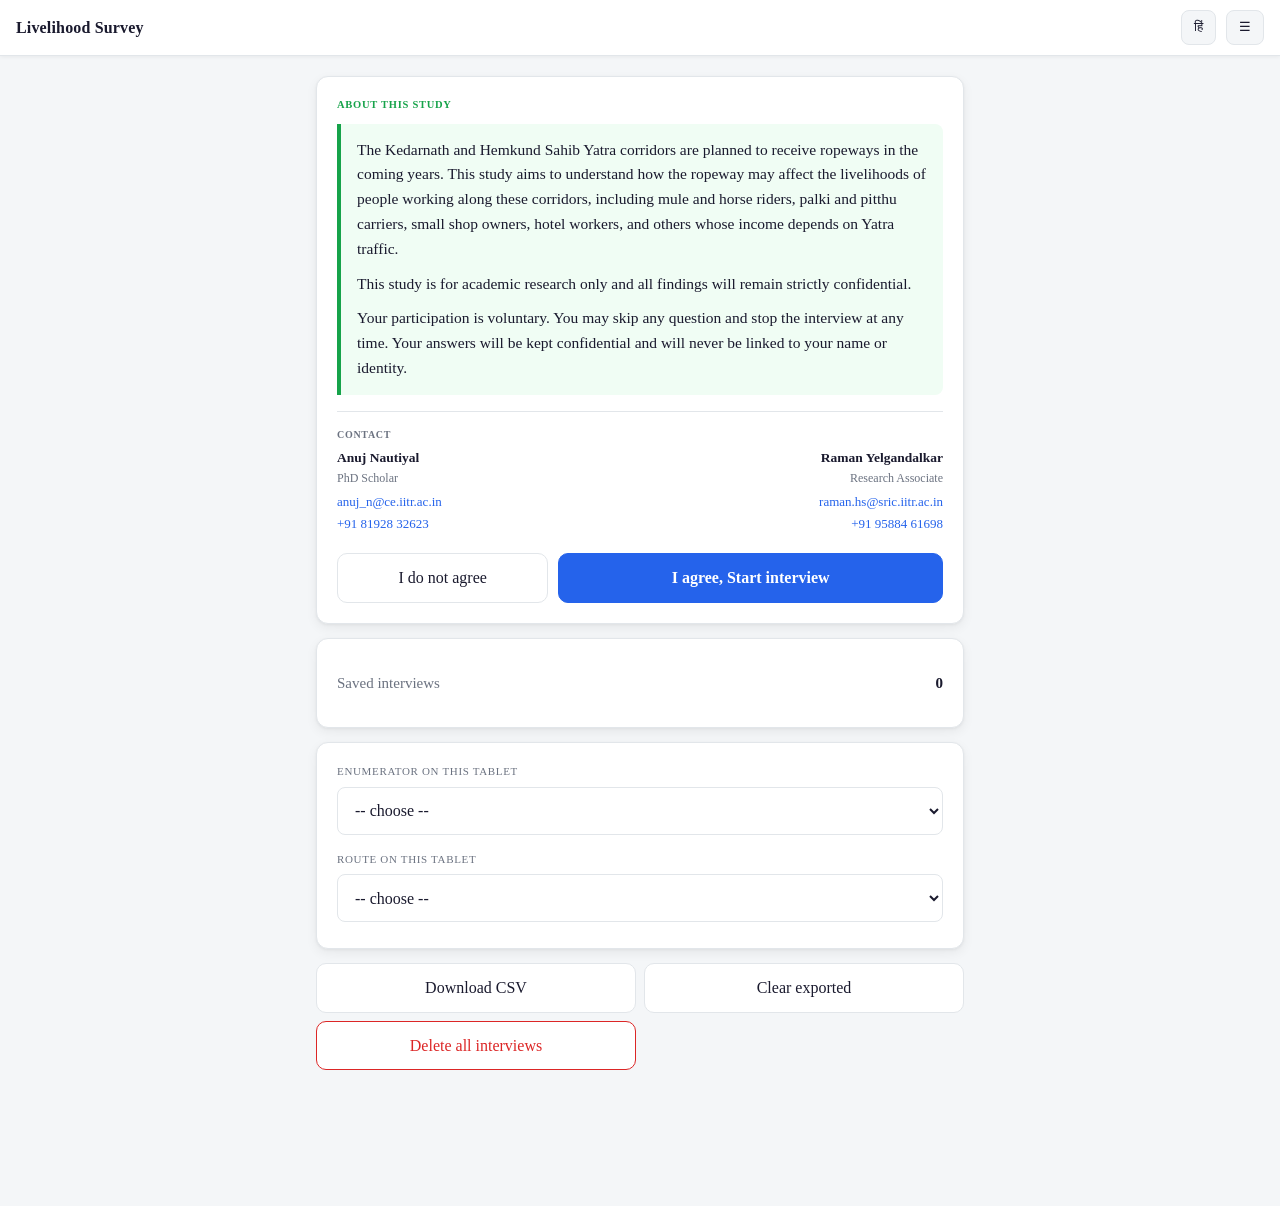
==== index.html @ 68c94c02 "Tenure screen, decimal years, earnings-range fallback, years_current_job rename, Apablaza Table 3 in" ====
<!doctype html>
<html lang="en" translate="no">
<head>
<meta charset="utf-8">
<!-- Stop the browser offering to translate. A Hindi form auto-translated to English turns
     "पक्का" (permanent) into "Sure!" and "जमा पैसे से" (used savings) into "from the deposited
     money", the reviewer then critiques wording that was never in the instrument. All three
     signals are needed: Chrome honours the meta, Safari and Edge honour the attribute, and the
     class covers dynamically inserted text. -->
<meta name="google" content="notranslate">
<meta name="viewport" content="width=device-width,initial-scale=1,maximum-scale=1">
<title>Livelihood Survey</title>
<link rel="manifest" href="manifest.json">
<meta name="theme-color" content="#1F3864">
<meta name="mobile-web-app-capable" content="yes">
<meta name="apple-mobile-web-app-capable" content="yes">
<meta name="apple-mobile-web-app-status-bar-style" content="black-translucent">
<meta name="apple-mobile-web-app-title" content="Livelihood Survey">
<link rel="apple-touch-icon" href="icon-192.png">
<link rel="icon" href="icon-192.png">
<link rel="stylesheet" href="style.css"></head>
<body class="notranslate" translate="no">
<header>
  <b id="ttl">Livelihood Survey</b>
  <span id="bld" title="build"></span>
  <span class="grow"></span>
  <button id="lang">EN</button>
  <button id="menu">☰</button>
</header>
<div id="upd"></div>
<main id="app"></main>
<footer id="nav" style="display:none">
  <button id="back">← <span data-t="back">Back</span></button>
  <span id="mprog"></span>
  <button id="next" class="p"><span data-t="next">Next</span> →</button>
</footer>
<script>
const CFG = {"q":[{"n":"enum_id","m":"P","t":"hidden","en":"Set automatically from the device ID.","hi":"सर्वेक्षक कौन है?","opt":true},{"n":"site","m":"P","t":"hidden","en":"Set automatically from the device route setting.","hi":"यह बातचीत किस मार्ग पर हो रही है?","opt":true},{"n":"form_build","m":"P","t":"hidden","en":"Recorded automatically.","hi":"Recorded automatically.","opt":true},{"n":"consent","m":"P","t":"hidden","en":"Recorded from the landing screen's consent buttons.","hi":"क्या आप इसमें शामिल होना चाहते हैं?","opt":true},{"n":"obs_environment","m":"P","t":"hidden","en":"Pick what was happening at the time. Do not ask the person.","hi":"उस समय क्या हालात थे? (सामने वाले से न पूछें, बस देखकर भरें)","opt":true,"rel":"V('consent') == 0"},{"n":"age","m":"A","t":"dec","en":"How old are you? (completed years)","hi":"आपकी उम्र कितनी है? (पूरे साल)","opt":false,"con":"x >= 10 && x <= 90","cmsg_en":"Age must be between 10 and 90.","cmsg_hi":"उम्र 10 से 90 के बीच होनी चाहिए।"},{"n":"female","m":"A","t":"one","en":"Record sex; ask if unsure: are you male or female?","hi":"आप पुरुष हैं या महिला?","opt":false,"c":[[0,"Male","पुरुष"],[1,"Female","महिला"]]},{"n":"hoh_relation","m":"A","t":"one","en":"Who is the head of your household — is it you, or someone else? If someone else, how are they related to you?","hi":"आपके घर का मुखिया कौन है — आप खुद, या कोई और? अगर कोई और है, तो वे आपके क्या लगते हैं?","opt":false,"c":[[1,"Self (respondent is the head)","मैं खुद मुखिया हूँ"],[2,"Husband","पति"],[3,"Wife","पत्नी"],[4,"Father","पिता"],[5,"Mother","माता"],[6,"Son","बेटा"],[7,"Daughter","बेटी"],[8,"Brother","भाई"],[9,"Sister","बहन"],[10,"Other male relative","कोई और पुरुष रिश्तेदार"],[11,"Other female relative","कोई और महिला रिश्तेदार"],[12,"Other, non-relative (male)","रिश्तेदार नहीं, पुरुष"],[13,"Other, non-relative (female)","रिश्तेदार नहीं, महिला"]]},{"n":"native_language","m":"A","t":"one","en":"What is your native language, the language you first learned at home?","hi":"आपकी मातृभाषा कौन सी है — वह भाषा जो आपने घर में सबसे पहले सीखी?","opt":false,"c":[[1,"Garhwali","गढ़वाली"],[2,"Kumaoni","कुमाऊँनी"],[3,"Hindi","हिंदी"],[4,"Nepali","नेपाली"],[5,"Bhojpuri","भोजपुरी"],[6,"Assamese","असमिया"],[7,"Bengali","बांग्ला"],[8,"Bodo","बोडो"],[9,"Dogri","डोगरी"],[10,"Gujarati","गुजराती"],[11,"Kannada","कन्नड़"],[12,"Kashmiri","कश्मीरी"],[13,"Konkani","कोंकणी"],[14,"Maithili","मैथिली"],[15,"Malayalam","मलयालम"],[16,"Manipuri (Meitei)","मणिपुरी (मैतेई)"],[17,"Marathi","मराठी"],[18,"Odia","ओड़िया"],[19,"Punjabi","पंजाबी"],[20,"Sanskrit","संस्कृत"],[21,"Santali","संताली"],[22,"Sindhi","सिंधी"],[23,"Tamil","तमिल"],[24,"Telugu","तेलुगु"],[25,"Urdu","उर्दू"],[96,"Other Indian language","कोई और भारतीय भाषा"],[97,"Other / foreign language","कोई और / विदेशी भाषा"]],"dd":true},{"n":"native_language_other","m":"A","t":"text","en":"Which language is it? Write down exactly what they say.","hi":"वह कौन सी भाषा है? जैसा वे कहें वैसा ही लिख लीजिए।","opt":false,"rel":"V('native_language') == 96 || V('native_language') == 97"},{"n":"marital_status","m":"A","t":"one","en":"Are you currently married, never married, or widowed/divorced/separated?","hi":"क्या आपकी शादी हुई है, नहीं हुई है, या आप विधवा/विधुर या अलग हैं?","opt":false,"c":[[1,"Currently married","शादीशुदा"],[2,"Never married","शादी नहीं हुई"],[3,"Widowed/divorced/separated","विधवा/विधुर या अलग"]]},{"n":"knows_years_schooling","m":"A","t":"one","en":"Do you know exactly how many years of schooling you completed, counting from class 1?","hi":"क्या आपको ठीक-ठीक याद है कि आपने कितने साल पढ़ाई की, कक्षा 1 से गिनकर?","opt":false,"hn":"A level is NOT a No. If they answer '8th', '12th pass', 'ITI', 'BA', 'MA' — code YES and convert it on the next screen. Code No only if they cannot say how far they went at all.","hnh":"क्लास या डिग्री बताना 'नहीं' नहीं है। अगर वे '8वीं', '12वीं पास', 'आईटीआई', 'बीए', 'एमए' बताएँ — हाँ लगाइए और अगली स्क्रीन पर साल गिनकर भरिए। 'नहीं' सिर्फ़ तब, जब वे यह बता ही न सकें कि कहाँ तक पढ़े हैं।","c":[[0,"No","नहीं"],[1,"Yes","हाँ"]]},{"n":"years_schooling","m":"A","t":"int","en":"How many years of schooling did you complete in total? (0 if none)","hi":"आपने कुल कितने साल पढ़ाई की? (अगर बिल्कुल नहीं पढ़े तो 0)","opt":false,"hn":"Enter a NUMBER counted from class 1, never a level. Class 1 to 12 = that class number. ITI or diploma after 10th = 12. Bachelors = 15, or 16 if the course ran four years — ASK how long it ran. Masters = 17, or 18 after a four-year bachelors. If they dropped out part way through a year, count the completed years only.","hnh":"क्लास 1 से गिनकर संख्या भरिए, क्लास का नाम नहीं। क्लास 1 से 12 = वही संख्या। 10वीं के बाद आईटीआई या डिप्लोमा = 12। बीए/बीकॉम/बीएससी = 15, और चार साल का कोर्स हो तो 16 — कोर्स कितने साल का था, यह पूछिए। एमए/एमकॉम = 17, चार साल की डिग्री के बाद 18। साल बीच में छूटा हो तो पूरे किए साल ही गिनिए।","rel":"V('knows_years_schooling') == 1","con":"x >= 0 && x <= NUM('age') - 4","cmsg_en":"Years of schooling cannot be more than the respondent's age allows.","cmsg_hi":"Years of schooling cannot be more than the respondent's age allows."},{"n":"education_level_cat","m":"A","t":"one","en":"Which is closest: no formal education; some schooling but did not finish primary; finished primary but not secondary; or finished secondary or higher?","hi":"इनमें से कौन सा सबसे नज़दीक है: बिल्कुल नहीं पढ़े; थोड़ा पढ़े पर प्राइमरी पूरी नहीं की; प्राइमरी पूरी की पर दसवीं नहीं; या दसवीं या उससे ज़्यादा?","opt":false,"c":[[1,"No formal education","बिल्कुल नहीं पढ़े"],[2,"Some schooling, did not complete primary","थोड़ा पढ़े, प्राइमरी पूरी नहीं"],[3,"Completed primary but not secondary","प्राइमरी पूरी, दसवीं नहीं"],[4,"Completed secondary or higher","दसवीं या उससे ज़्यादा"],[98,"Prefer not to say","बताना नहीं चाहते"]],"rel":"V('knows_years_schooling') == 0"},{"n":"hhsize","m":"A","t":"int","en":"How many members live in your household, including you?","hi":"आपके घर में आपको मिलाकर कुल कितने लोग रहते हैं?","opt":false,"con":"x >= 1 && x <= 30","cmsg_en":"Household size must be between 1 and 30.","cmsg_hi":"घर के लोग 1 से 30 के बीच होने चाहिए।"},{"n":"any_member_6yr_schooling","m":"A","t":"one","en":"Counting everyone in your household aged 10 or above, has at least one of them finished six years of schooling or more?","hi":"आपके घर में 10 साल या उससे बड़े सभी लोगों में से, क्या कम से कम एक ने छह साल या उससे ज़्यादा पढ़ाई पूरी की है?","opt":false,"hn":"The respondent is himself a household member. If HE has six years or more the answer is Yes — do not send him looking for someone else. The screen is skipped automatically wherever his own answer already settles it.","hnh":"ख़ुद उत्तरदाता भी घर का सदस्य है। अगर उन्हीं के 6 साल या उससे ज़्यादा हैं तो जवाब हाँ है — किसी और का हिसाब न लगवाइए। जहाँ उनका अपना जवाब ही यह तय कर देता है, वहाँ यह स्क्रीन अपने आप छूट जाती है।","c":[[0,"No","नहीं"],[1,"Yes","हाँ"]],"rel":"V('knows_years_schooling') == 1 && V('years_schooling') < 6 || V('knows_years_schooling') == 0 && V('education_level_cat') != 4"},{"n":"family_structure","m":"A","t":"one","en":"Is your family nuclear — just you, your spouse and unmarried children — or joint, living with parents, married siblings or other extended family? (Say single-member if you live alone.)","hi":"आपका परिवार छोटा है — सिर्फ़ आप, पति/पत्नी और बिन ब्याहे बच्चे — या बड़ा, यानी माँ-बाप, भाई-भाभी या और रिश्तेदार साथ रहते हैं? (अगर अकेले रहते हैं तो वह बताइए।)","opt":false,"c":[[1,"Nuclear (you, spouse and unmarried children only)","छोटा परिवार (आप, पति/पत्नी और बिन ब्याहे बच्चे)"],[2,"Joint (living with parents, married siblings or other extended family)","बड़ा परिवार (माँ-बाप, ब्याहे भाई-बहन या और रिश्तेदार साथ)"],[3,"Single-member household","अकेले रहते हैं"]]},{"n":"n_earners","m":"A","t":"int","en":"How many of them, including you, earn money?","hi":"इनमें से कितने लोग, आपको मिलाकर, पैसा कमाते हैं?","opt":false,"con":"x >= 1 && x <= NUM('hhsize')","cmsg_en":"Cannot be more than the number of people in the household.","cmsg_hi":"घर के लोगों की संख्या से ज़्यादा नहीं हो सकता।"},{"n":"main_income_earner","m":"A","t":"one","en":"Among those who earn money, are you the main income earner in your household?","hi":"जो लोग कमाते हैं, उनमें सबसे ज़्यादा कमाने वाले आप ही हैं?","opt":false,"c":[[0,"No","नहीं"],[1,"Yes","हाँ"]],"rel":"V('n_earners') > 1"},{"n":"n_children_u6","m":"A","t":"int","en":"How many of them are children under 6 years old?","hi":"इनमें 6 साल से छोटे बच्चे कितने हैं?","opt":false,"con":"x >= 0 && x <= NUM('hhsize') - 1","cmsg_en":"Cannot be more than the household size minus the respondent.","cmsg_hi":"घर के लोगों में से आपको छोड़कर, उससे ज़्यादा नहीं हो सकता।"},{"n":"n_children_6_14","m":"A","t":"int","en":"And how many are aged 6 to 14?","hi":"और 6 से 14 साल के कितने हैं?","opt":false,"con":"x >= 0 && x + NUM('n_children_u6') <= NUM('hhsize') - 1","cmsg_en":"The two groups of children together cannot exceed the household size minus the respondent.","cmsg_hi":"दोनों मिलाकर, घर के लोगों में से आपको छोड़कर, उससे ज़्यादा नहीं हो सकते।"},{"n":"n_children_out_school","m":"A","t":"int","en":"How many of these children do not go to school now?","hi":"इन बच्चों में कितने अभी स्कूल नहीं जाते?","opt":false,"rel":"V('n_children_6_14') > 0","con":"x >= 0 && x <= NUM('n_children_6_14')","cmsg_en":"Cannot be more than the number of children aged 6 to 14.","cmsg_hi":"6 से 14 साल के बच्चों से ज़्यादा नहीं हो सकता।"},{"n":"occupation","m":"B","t":"one","en":"What is your main work during the Yatra season? Ask what they do and code the closest group; do not read the list aloud unless needed.","hi":"यात्रा के मौसम में आपका मुख्य काम क्या है?","opt":false,"c":[[1,"Pony/mule worker (works the animals, does not own them)","घोड़े/खच्चर वाला (जानवर चलाते हैं, मालिक नहीं)"],[2,"Pony/mule owner (owns the animals)","घोड़े/खच्चर का मालिक"],[3,"Porter (carries on own back/shoulders - goods, luggage, or a person in a kandi)","पोर्टर/कुली (अपनी पीठ या कंधे पर — सामान या कंडी में कोई व्यक्ति)"],[4,"Palki / dandi bearer (carries a person on a palanquin, as part of a team)","पालकी / डंडी वाला (पालकी पर व्यक्ति, कई लोग मिलकर)"],[5,"Dhaba, tea stall or food stall WORKER (prepared food or tea)","ढाबा, चाय या खाने की दुकान में काम (बना हुआ खाना या चाय)"],[6,"Dhaba, tea stall or food stall OWNER (prepared food or tea)","ढाबा, चाय या खाने की दुकान का मालिक"],[7,"Shop WORKER (goods: prasad, puja items, clothes, general store)","दुकान में काम (सामान: प्रसाद, पूजा का सामान, कपड़े, परचून)"],[8,"Shop OWNER (goods, not prepared food)","दुकान का मालिक (सामान, बना हुआ खाना नहीं)"],[9,"Hotel / lodge WORKER","होटल / लॉज में काम"],[10,"Hotel / lodge OWNER","होटल / लॉज का मालिक"],[11,"Driver (any motor vehicle)","ड्राइवर (कोई भी गाड़ी)"],[12,"Guide","गाइड"],[13,"Wage labourer (construction, loading, odd jobs)","दिहाड़ी मज़दूर (निर्माण, सामान चढ़ाना, फुटकर काम)"],[14,"Other","कोई और"]]},{"n":"occupation_detail","m":"B","t":"text","en":"In your own words, what exactly is your main work here? Write down what they say — what they actually do, and who for. Do not tick a box for this one.","hi":"अपने शब्दों में बताइए, यहाँ आपका मुख्य काम ठीक-ठीक क्या है? आप करते क्या हैं, और किसके लिए?","opt":false},{"n":"employment_type","m":"B","t":"one","en":"In this main work, are you: working on your own account without hired workers; running a business with hired workers; a regular monthly wage-earner; or a daily/casual wage-earner?","hi":"इस काम में आप क्या हैं: अपना काम खुद करते हैं और कोई नौकर नहीं रखते; अपना काम है और दूसरों को काम पर रखते हैं; महीने की पक्की तनख़्वाह पाते हैं; या दिहाड़ी पर काम करते हैं?","opt":false,"c":[[1,"Own-account (self-employed, no hired workers)","अपना काम, कोई नौकर नहीं"],[2,"Employer/business owner (self-employed)","मालिक, दूसरों को काम पर रखते हैं"],[3,"Regular wage or salary","महीने की पक्की तनख़्वाह"],[4,"Casual or daily wage labour","दिहाड़ी या रोज़ की मज़दूरी"],[5,"Unpaid family worker","घर के काम में बिना पैसे के हाथ बँटाते हैं"]]},{"n":"n_other_activities","m":"B","t":"int","en":"Besides your main work, how many OTHER paid activities or income-generating activities do you have? (0 if none. For example, a shop owner who also rents out a pony and drives in the off-season would say 2.)","hi":"अपने मुख्य काम के अलावा, आप और कितने काम करते हैं जिनसे पैसा आता है? (अगर कोई नहीं तो 0। जैसे, दुकान वाला जो घोड़ा भी किराये पर देता है और जाड़ों में गाड़ी चलाता है, वह 2 बताएगा।)","opt":false,"con":"x >= 0 && x <= 6","cmsg_en":"Must be between 0 and 6.","cmsg_hi":"0 से 6 के बीच होना चाहिए।"},{"n":"other_activity_types","m":"B","t":"multi","en":"Which ones are they? Check every one that applies. Ask and code the closest group for each; do not read the list aloud unless needed.","hi":"वे कौन-कौन से काम हैं? जो-जो लागू हो, सब बताइए।","opt":false,"cfx":"occupation","c":[[1,"Pony/mule worker (works the animals, does not own them)","घोड़े/खच्चर वाला (जानवर चलाते हैं, मालिक नहीं)"],[2,"Pony/mule owner (owns the animals)","घोड़े/खच्चर का मालिक"],[3,"Porter (carries on own back/shoulders - goods, luggage, or a person in a kandi)","पोर्टर/कुली (अपनी पीठ या कंधे पर — सामान या कंडी में कोई व्यक्ति)"],[4,"Palki / dandi bearer (carries a person on a palanquin, as part of a team)","पालकी / डंडी वाला (पालकी पर व्यक्ति, कई लोग मिलकर)"],[5,"Dhaba, tea stall or food stall WORKER (prepared food or tea)","ढाबा, चाय या खाने की दुकान में काम (बना हुआ खाना या चाय)"],[6,"Dhaba, tea stall or food stall OWNER (prepared food or tea)","ढाबा, चाय या खाने की दुकान का मालिक"],[7,"Shop WORKER (goods: prasad, puja items, clothes, general store)","दुकान में काम (सामान: प्रसाद, पूजा का सामान, कपड़े, परचून)"],[8,"Shop OWNER (goods, not prepared food)","दुकान का मालिक (सामान, बना हुआ खाना नहीं)"],[9,"Hotel / lodge WORKER","होटल / लॉज में काम"],[10,"Hotel / lodge OWNER","होटल / लॉज का मालिक"],[11,"Driver (any motor vehicle)","ड्राइवर (कोई भी गाड़ी)"],[12,"Guide","गाइड"],[13,"Wage labourer (construction, loading, odd jobs)","दिहाड़ी मज़दूर (निर्माण, सामान चढ़ाना, फुटकर काम)"],[14,"Other","कोई और"]],"rel":"V('n_other_activities') > 0"},{"n":"other_activity_income_pm","m":"B","t":"int","en":"Taking all of that other work together, about how much do you usually earn from it in a month? (Rs)","hi":"वह सारा दूसरा काम मिलाकर, महीने में लगभग कितना कमा लेते हैं? (रुपये)","opt":false,"rel":"V('n_other_activities') > 0","con":"x >= 0","cmsg_en":"Earnings cannot be negative.","cmsg_hi":"Earnings cannot be negative."},{"n":"tenure_under_1","m":"B","t":"one","en":"Have you been in this job for less than one year?","hi":"क्या आप इस काम में एक साल से कम से हैं?","opt":false,"hn":"ENUMERATOR: tick Yes if the person has been in this job for less than one year. Do not ask for months. If Yes, skip the years question.","hnh":"अगर वे इस काम में एक साल से कम से हैं तो हाँ चुनें। महीने न पूछें।","c":[[0,"No","नहीं"],[1,"Yes","हाँ"]]},{"n":"years_current_job","m":"B","t":"dec","en":"If one year or more: how many years have you been in this job? Write it as a decimal if needed, for example 1.5 for one year and six months.","hi":"अगर एक साल या ज़्यादा: आप इस काम में कितने साल से हैं? दशमलव में लिखें, जैसे डेढ़ साल के लिए 1.5।","opt":false,"hn":"ENUMERATOR: only if the person has been in this job one year or more. Write the number of years; use a decimal for part years (1.5 = one year and six months).","hnh":"अगर वे एक साल या उससे ज़्यादा से हैं तो साल लिखें। आधा या चौथाई साल हो तो दशमलव में लिखें (1.5 मतलब डेढ़ साल)।","rel":"V('tenure_under_1') == 0","con":"x >= 0 && x <= NUM('age') - 10","cmsg_en":"More Yatra seasons than the respondent's age allows.","cmsg_hi":"More Yatra seasons than the respondent's age allows."},{"n":"hours_day_yatra","m":"B","t":"int","en":"In the Yatra season, on a normal working day, how many hours do you work in total, across all your work?","hi":"यात्रा के मौसम में, आम दिन में आप कुल कितने घंटे काम करते हैं, सारे कामों को मिलाकर?","opt":false,"con":"x >= 1 && x <= 18","cmsg_en":"Hours a day must be between 1 and 18.","cmsg_hi":"दिन के घंटे 1 से 18 के बीच होने चाहिए।"},{"n":"days_week_yatra","m":"B","t":"int","en":"How many days a week do you usually work in the season?","hi":"सीज़न में आप हफ़्ते में कितने दिन काम करते हैं?","opt":false,"con":"x >= 1 && x <= 7","cmsg_en":"Days a week must be between 1 and 7.","cmsg_hi":"हफ़्ते के दिन 1 से 7 के बीच होने चाहिए।"},{"n":"prev_occ_change","m":"B","t":"one","en":"In the last ten years, did you change your main kind of work?","hi":"पिछले दस साल में, क्या आपने अपना मुख्य काम बदला?","opt":false,"c":[[0,"No","नहीं"],[1,"Yes","हाँ"]]},{"n":"prev_occ","m":"B","t":"text","en":"What was your previous main work? Write down exactly what they say, in their words — do not pick from a list.","hi":"इससे पहले आपका मुख्य काम क्या था?","opt":false,"rel":"V('prev_occ_change') == 1"},{"n":"target_occ","m":"B","t":"text","en":"If you could not continue this work at all, what work would you move to instead? Write down exactly what they say, in their words — do not pick from a list, and do not prompt with examples.","hi":"अगर यह काम बिल्कुल बंद हो जाए, तो आप कौन सा काम करेंगे?","opt":false},{"n":"prev_occ_reason","m":"B","t":"one","en":"What was the main reason you changed?","hi":"काम बदलने की मुख्य वजह क्या थी?","opt":false,"c":[[1,"Better income","ज़्यादा कमाई"],[2,"Lost the previous work","पहला काम छूट गया"],[3,"Work ended with the season","मौसम के साथ काम ख़त्म हो गया"],[4,"Family reasons","घर की वजह से"],[5,"Health or injury","सेहत या चोट"],[6,"Other","कोई और वजह"]],"rel":"V('prev_occ_change') == 1"},{"n":"training_received","m":"B","t":"one","en":"Apart from school and college, have you ever completed any training course or apprenticeship?","hi":"स्कूल और कॉलेज की पढ़ाई छोड़कर, क्या आपने कभी कोई ट्रेनिंग या सीखने का कोर्स पूरा किया है?","opt":false,"c":[[0,"No","नहीं"],[1,"Yes","हाँ"]]},{"n":"status_m5","m":"C","t":"one","en":"In May, what was your main work or activity?","hi":"मई में आपका मुख्य काम या काम-धंधा क्या था?","opt":false,"c":[[1,"Yatra work (working the season)","यात्रा का काम (सीज़न में काम करना)"],[9,"Getting ready for the season (not earning from it yet)","सीज़न की तैयारी (अभी उससे कमाई नहीं)"],[2,"Farming (crops)","खेती (फ़सल)"],[3,"Livestock (animals)","पशुपालन (जानवर)"],[4,"Casual or daily wage labour","दिहाड़ी या रोज़ की मज़दूरी"],[5,"Construction work","निर्माण (बिल्डिंग) का काम"],[6,"Own small shop, stall or trade","अपनी छोटी दुकान, खोखा या धंधा"],[7,"Salaried job","तनख़्वाह वाली नौकरी"],[8,"No paid work","कोई पैसे वाला काम नहीं"]]},{"n":"status_m6","m":"C","t":"one","en":"In June, what was your main work or activity?","hi":"जून में आपका मुख्य काम या काम-धंधा क्या था?","opt":false,"c":[[1,"Yatra work (working the season)","यात्रा का काम (सीज़न में काम करना)"],[9,"Getting ready for the season (not earning from it yet)","सीज़न की तैयारी (अभी उससे कमाई नहीं)"],[2,"Farming (crops)","खेती (फ़सल)"],[3,"Livestock (animals)","पशुपालन (जानवर)"],[4,"Casual or daily wage labour","दिहाड़ी या रोज़ की मज़दूरी"],[5,"Construction work","निर्माण (बिल्डिंग) का काम"],[6,"Own small shop, stall or trade","अपनी छोटी दुकान, खोखा या धंधा"],[7,"Salaried job","तनख़्वाह वाली नौकरी"],[8,"No paid work","कोई पैसे वाला काम नहीं"]]},{"n":"status_m7","m":"C","t":"one","en":"In July, what was your main work or activity?","hi":"जुलाई में आपका मुख्य काम या काम-धंधा क्या था?","opt":false,"c":[[1,"Yatra work (working the season)","यात्रा का काम (सीज़न में काम करना)"],[9,"Getting ready for the season (not earning from it yet)","सीज़न की तैयारी (अभी उससे कमाई नहीं)"],[2,"Farming (crops)","खेती (फ़सल)"],[3,"Livestock (animals)","पशुपालन (जानवर)"],[4,"Casual or daily wage labour","दिहाड़ी या रोज़ की मज़दूरी"],[5,"Construction work","निर्माण (बिल्डिंग) का काम"],[6,"Own small shop, stall or trade","अपनी छोटी दुकान, खोखा या धंधा"],[7,"Salaried job","तनख़्वाह वाली नौकरी"],[8,"No paid work","कोई पैसे वाला काम नहीं"]]},{"n":"status_m8","m":"C","t":"one","en":"In August, what was your main work or activity?","hi":"अगस्त में आपका मुख्य काम या काम-धंधा क्या था?","opt":false,"c":[[1,"Yatra work (working the season)","यात्रा का काम (सीज़न में काम करना)"],[9,"Getting ready for the season (not earning from it yet)","सीज़न की तैयारी (अभी उससे कमाई नहीं)"],[2,"Farming (crops)","खेती (फ़सल)"],[3,"Livestock (animals)","पशुपालन (जानवर)"],[4,"Casual or daily wage labour","दिहाड़ी या रोज़ की मज़दूरी"],[5,"Construction work","निर्माण (बिल्डिंग) का काम"],[6,"Own small shop, stall or trade","अपनी छोटी दुकान, खोखा या धंधा"],[7,"Salaried job","तनख़्वाह वाली नौकरी"],[8,"No paid work","कोई पैसे वाला काम नहीं"]]},{"n":"status_m9","m":"C","t":"one","en":"In September, what was your main work or activity?","hi":"सितंबर में आपका मुख्य काम या काम-धंधा क्या था?","opt":false,"c":[[1,"Yatra work (working the season)","यात्रा का काम (सीज़न में काम करना)"],[9,"Getting ready for the season (not earning from it yet)","सीज़न की तैयारी (अभी उससे कमाई नहीं)"],[2,"Farming (crops)","खेती (फ़सल)"],[3,"Livestock (animals)","पशुपालन (जानवर)"],[4,"Casual or daily wage labour","दिहाड़ी या रोज़ की मज़दूरी"],[5,"Construction work","निर्माण (बिल्डिंग) का काम"],[6,"Own small shop, stall or trade","अपनी छोटी दुकान, खोखा या धंधा"],[7,"Salaried job","तनख़्वाह वाली नौकरी"],[8,"No paid work","कोई पैसे वाला काम नहीं"]]},{"n":"status_m10","m":"C","t":"one","en":"In October, what was your main work or activity?","hi":"अक्टूबर में आपका मुख्य काम या काम-धंधा क्या था?","opt":false,"c":[[1,"Yatra work (working the season)","यात्रा का काम (सीज़न में काम करना)"],[9,"Getting ready for the season (not earning from it yet)","सीज़न की तैयारी (अभी उससे कमाई नहीं)"],[2,"Farming (crops)","खेती (फ़सल)"],[3,"Livestock (animals)","पशुपालन (जानवर)"],[4,"Casual or daily wage labour","दिहाड़ी या रोज़ की मज़दूरी"],[5,"Construction work","निर्माण (बिल्डिंग) का काम"],[6,"Own small shop, stall or trade","अपनी छोटी दुकान, खोखा या धंधा"],[7,"Salaried job","तनख़्वाह वाली नौकरी"],[8,"No paid work","कोई पैसे वाला काम नहीं"]]},{"n":"status_m11","m":"C","t":"one","en":"In November, what was your main work or activity?","hi":"नवंबर में आपका मुख्य काम या काम-धंधा क्या था?","opt":false,"c":[[1,"Yatra work (working the season)","यात्रा का काम (सीज़न में काम करना)"],[9,"Getting ready for the season (not earning from it yet)","सीज़न की तैयारी (अभी उससे कमाई नहीं)"],[2,"Farming (crops)","खेती (फ़सल)"],[3,"Livestock (animals)","पशुपालन (जानवर)"],[4,"Casual or daily wage labour","दिहाड़ी या रोज़ की मज़दूरी"],[5,"Construction work","निर्माण (बिल्डिंग) का काम"],[6,"Own small shop, stall or trade","अपनी छोटी दुकान, खोखा या धंधा"],[7,"Salaried job","तनख़्वाह वाली नौकरी"],[8,"No paid work","कोई पैसे वाला काम नहीं"]]},{"n":"status_m12","m":"C","t":"one","en":"In December, what was your main work or activity?","hi":"दिसंबर में आपका मुख्य काम या काम-धंधा क्या था?","opt":false,"c":[[1,"Yatra work (working the season)","यात्रा का काम (सीज़न में काम करना)"],[9,"Getting ready for the season (not earning from it yet)","सीज़न की तैयारी (अभी उससे कमाई नहीं)"],[2,"Farming (crops)","खेती (फ़सल)"],[3,"Livestock (animals)","पशुपालन (जानवर)"],[4,"Casual or daily wage labour","दिहाड़ी या रोज़ की मज़दूरी"],[5,"Construction work","निर्माण (बिल्डिंग) का काम"],[6,"Own small shop, stall or trade","अपनी छोटी दुकान, खोखा या धंधा"],[7,"Salaried job","तनख़्वाह वाली नौकरी"],[8,"No paid work","कोई पैसे वाला काम नहीं"]]},{"n":"status_m1","m":"C","t":"one","en":"In January, what was your main work or activity?","hi":"जनवरी में आपका मुख्य काम या काम-धंधा क्या था?","opt":false,"c":[[1,"Yatra work (working the season)","यात्रा का काम (सीज़न में काम करना)"],[9,"Getting ready for the season (not earning from it yet)","सीज़न की तैयारी (अभी उससे कमाई नहीं)"],[2,"Farming (crops)","खेती (फ़सल)"],[3,"Livestock (animals)","पशुपालन (जानवर)"],[4,"Casual or daily wage labour","दिहाड़ी या रोज़ की मज़दूरी"],[5,"Construction work","निर्माण (बिल्डिंग) का काम"],[6,"Own small shop, stall or trade","अपनी छोटी दुकान, खोखा या धंधा"],[7,"Salaried job","तनख़्वाह वाली नौकरी"],[8,"No paid work","कोई पैसे वाला काम नहीं"]]},{"n":"status_m2","m":"C","t":"one","en":"In February, what was your main work or activity?","hi":"फ़रवरी में आपका मुख्य काम या काम-धंधा क्या था?","opt":false,"c":[[1,"Yatra work (working the season)","यात्रा का काम (सीज़न में काम करना)"],[9,"Getting ready for the season (not earning from it yet)","सीज़न की तैयारी (अभी उससे कमाई नहीं)"],[2,"Farming (crops)","खेती (फ़सल)"],[3,"Livestock (animals)","पशुपालन (जानवर)"],[4,"Casual or daily wage labour","दिहाड़ी या रोज़ की मज़दूरी"],[5,"Construction work","निर्माण (बिल्डिंग) का काम"],[6,"Own small shop, stall or trade","अपनी छोटी दुकान, खोखा या धंधा"],[7,"Salaried job","तनख़्वाह वाली नौकरी"],[8,"No paid work","कोई पैसे वाला काम नहीं"]]},{"n":"status_m3","m":"C","t":"one","en":"In March, what was your main work or activity?","hi":"मार्च में आपका मुख्य काम या काम-धंधा क्या था?","opt":false,"c":[[1,"Yatra work (working the season)","यात्रा का काम (सीज़न में काम करना)"],[9,"Getting ready for the season (not earning from it yet)","सीज़न की तैयारी (अभी उससे कमाई नहीं)"],[2,"Farming (crops)","खेती (फ़सल)"],[3,"Livestock (animals)","पशुपालन (जानवर)"],[4,"Casual or daily wage labour","दिहाड़ी या रोज़ की मज़दूरी"],[5,"Construction work","निर्माण (बिल्डिंग) का काम"],[6,"Own small shop, stall or trade","अपनी छोटी दुकान, खोखा या धंधा"],[7,"Salaried job","तनख़्वाह वाली नौकरी"],[8,"No paid work","कोई पैसे वाला काम नहीं"]]},{"n":"status_m4","m":"C","t":"one","en":"In April, what was your main work or activity?","hi":"अप्रैल में आपका मुख्य काम या काम-धंधा क्या था?","opt":false,"c":[[1,"Yatra work (working the season)","यात्रा का काम (सीज़न में काम करना)"],[9,"Getting ready for the season (not earning from it yet)","सीज़न की तैयारी (अभी उससे कमाई नहीं)"],[2,"Farming (crops)","खेती (फ़सल)"],[3,"Livestock (animals)","पशुपालन (जानवर)"],[4,"Casual or daily wage labour","दिहाड़ी या रोज़ की मज़दूरी"],[5,"Construction work","निर्माण (बिल्डिंग) का काम"],[6,"Own small shop, stall or trade","अपनी छोटी दुकान, खोखा या धंधा"],[7,"Salaried job","तनख़्वाह वाली नौकरी"],[8,"No paid work","कोई पैसे वाला काम नहीं"]]},{"n":"knows_monthly_income","m":"C","t":"one","en":"Can you tell me roughly what you earned in each month of the past year, or would it be easier to give one total for the whole year?","hi":"क्या आप हर महीने की कमाई अलग-अलग बता सकते हैं, या पूरे साल का एक जोड़ बताना आसान रहेगा?","opt":true,"c":[[1,"Month by month","हर महीने का अलग-अलग"],[0,"One total for the whole year","पूरे साल का एक जोड़"]]},{"n":"earnings_range","m":"C","t":"one","en":"Which range is closest to what you usually earn in a month from work? Under Rs 5,000; Rs 5,000 to 10,000; Rs 10,000 to 20,000; Rs 20,000 or more; or don't know?","hi":"आपकी एक महीने की कमाई लगभग किस दायरे में है? 5,000 रुपये से कम; 5,000 से 10,000; 10,000 से 20,000; 20,000 या उससे ज़्यादा; या पता नहीं?","opt":false,"c":[[1,"Under Rs 5,000","5,000 रुपये से कम"],[2,"Rs 5,000 to 10,000","5,000 से 10,000"],[3,"Rs 10,000 to 20,000","10,000 से 20,000"],[4,"Rs 20,000 or more","20,000 या ज़्यादा"],[97,"Don't know","पता नहीं"]],"rel":"V('knows_monthly_income') == 0"},{"n":"income_m5","m":"C","t":"int","en":"How much did you earn from all your work in May, after costs? (Rs)","hi":"मई में सारे काम से ख़र्चा निकालकर आपने कितना कमाया? (रुपये)","opt":true,"rel":"V('knows_monthly_income') == 1 && V('status_m5') != 8","con":"x >= 0","cmsg_en":"Earnings cannot be negative.","cmsg_hi":"Earnings cannot be negative."},{"n":"income_m6","m":"C","t":"int","en":"How much did you earn from all your work in June, after costs? (Rs)","hi":"जून में सारे काम से ख़र्चा निकालकर आपने कितना कमाया? (रुपये)","opt":true,"rel":"V('knows_monthly_income') == 1 && V('status_m6') != 8","con":"x >= 0","cmsg_en":"Earnings cannot be negative.","cmsg_hi":"Earnings cannot be negative."},{"n":"income_m7","m":"C","t":"int","en":"How much did you earn from all your work in July, after costs? (Rs)","hi":"जुलाई में सारे काम से ख़र्चा निकालकर आपने कितना कमाया? (रुपये)","opt":true,"rel":"V('knows_monthly_income') == 1 && V('status_m7') != 8","con":"x >= 0","cmsg_en":"Earnings cannot be negative.","cmsg_hi":"Earnings cannot be negative."},{"n":"income_m8","m":"C","t":"int","en":"How much did you earn from all your work in August, after costs? (Rs)","hi":"अगस्त में सारे काम से ख़र्चा निकालकर आपने कितना कमाया? (रुपये)","opt":true,"rel":"V('knows_monthly_income') == 1 && V('status_m8') != 8","con":"x >= 0","cmsg_en":"Earnings cannot be negative.","cmsg_hi":"Earnings cannot be negative."},{"n":"income_m9","m":"C","t":"int","en":"How much did you earn from all your work in September, after costs? (Rs)","hi":"सितंबर में सारे काम से ख़र्चा निकालकर आपने कितना कमाया? (रुपये)","opt":true,"rel":"V('knows_monthly_income') == 1 && V('status_m9') != 8","con":"x >= 0","cmsg_en":"Earnings cannot be negative.","cmsg_hi":"Earnings cannot be negative."},{"n":"income_m10","m":"C","t":"int","en":"How much did you earn from all your work in October, after costs? (Rs)","hi":"अक्टूबर में सारे काम से ख़र्चा निकालकर आपने कितना कमाया? (रुपये)","opt":true,"rel":"V('knows_monthly_income') == 1 && V('status_m10') != 8","con":"x >= 0","cmsg_en":"Earnings cannot be negative.","cmsg_hi":"Earnings cannot be negative."},{"n":"income_m11","m":"C","t":"int","en":"How much did you earn from all your work in November, after costs? (Rs)","hi":"नवंबर में सारे काम से ख़र्चा निकालकर आपने कितना कमाया? (रुपये)","opt":true,"rel":"V('knows_monthly_income') == 1 && V('status_m11') != 8","con":"x >= 0","cmsg_en":"Earnings cannot be negative.","cmsg_hi":"Earnings cannot be negative."},{"n":"income_m12","m":"C","t":"int","en":"How much did you earn from all your work in December, after costs? (Rs)","hi":"दिसंबर में सारे काम से ख़र्चा निकालकर आपने कितना कमाया? (रुपये)","opt":true,"rel":"V('knows_monthly_income') == 1 && V('status_m12') != 8","con":"x >= 0","cmsg_en":"Earnings cannot be negative.","cmsg_hi":"Earnings cannot be negative."},{"n":"income_m1","m":"C","t":"int","en":"How much did you earn from all your work in January, after costs? (Rs)","hi":"जनवरी में सारे काम से ख़र्चा निकालकर आपने कितना कमाया? (रुपये)","opt":true,"rel":"V('knows_monthly_income') == 1 && V('status_m1') != 8","con":"x >= 0","cmsg_en":"Earnings cannot be negative.","cmsg_hi":"Earnings cannot be negative."},{"n":"income_m2","m":"C","t":"int","en":"How much did you earn from all your work in February, after costs? (Rs)","hi":"फ़रवरी में सारे काम से ख़र्चा निकालकर आपने कितना कमाया? (रुपये)","opt":true,"rel":"V('knows_monthly_income') == 1 && V('status_m2') != 8","con":"x >= 0","cmsg_en":"Earnings cannot be negative.","cmsg_hi":"Earnings cannot be negative."},{"n":"income_m3","m":"C","t":"int","en":"How much did you earn from all your work in March, after costs? (Rs)","hi":"मार्च में सारे काम से ख़र्चा निकालकर आपने कितना कमाया? (रुपये)","opt":true,"rel":"V('knows_monthly_income') == 1 && V('status_m3') != 8","con":"x >= 0","cmsg_en":"Earnings cannot be negative.","cmsg_hi":"Earnings cannot be negative."},{"n":"income_m4","m":"C","t":"int","en":"How much did you earn from all your work in April, after costs? (Rs)","hi":"अप्रैल में सारे काम से ख़र्चा निकालकर आपने कितना कमाया? (रुपये)","opt":true,"rel":"V('knows_monthly_income') == 1 && V('status_m4') != 8","con":"x >= 0","cmsg_en":"Earnings cannot be negative.","cmsg_hi":"Earnings cannot be negative."},{"n":"income_annual_total","m":"C","t":"int","en":"Thinking of the whole past year, about how much did you earn in total from all your work, after costs? (Rs)","hi":"पूरे पिछले साल को मिलाकर, सारे काम से ख़र्चा निकालकर आपने कुल कितना कमाया? (रुपये)","opt":true,"rel":"V('knows_monthly_income') == 0"},{"n":"pct_income_yatra","m":"C","t":"int","en":"Out of every 100 rupees you earned in the whole year, how many came from your Yatra work? (The rest is counted as coming from your other work.)","hi":"पूरे साल में आपने जो 100 रुपये कमाए, उनमें से कितने यात्रा के काम से आए? (बाकी दूसरे काम का माना जाएगा।)","opt":true,"rel":"V('knows_monthly_income') == 0","con":"x >= 0 && x <= 100","cmsg_en":"Must be between 0 and 100 out of every 100 rupees.","cmsg_hi":"हर 100 रुपये में से 0 से 100 के बीच होना चाहिए।"},{"n":"hours_day_offseason","m":"C","t":"int","en":"In the months when the Yatra is closed and you are doing other work, on a normal working day, how many hours do you work in total?","hi":"जिन महीनों में यात्रा बंद रहती है और आप कोई दूसरा काम करते हैं, उनमें आम दिन में आप कुल कितने घंटे काम करते हैं?","opt":false,"rel":"V('calc_offseason_work') > 0","con":"x >= 1 && x <= 18","cmsg_en":"Hours a day must be between 1 and 18.","cmsg_hi":"दिन के घंटे 1 से 18 के बीच होने चाहिए।"},{"n":"days_week_offseason","m":"C","t":"int","en":"In those months, how many days a week do you usually work?","hi":"उन महीनों में आप हफ़्ते में कितने दिन काम करते हैं?","opt":false,"rel":"V('calc_offseason_work') > 0","con":"x >= 1 && x <= 7","cmsg_en":"Days a week must be between 1 and 7.","cmsg_hi":"हफ़्ते के दिन 1 से 7 के बीच होने चाहिए।"},{"n":"origin","m":"D","t":"one","en":"Where is your permanent home?","hi":"आपका पक्का घर कहाँ है?","opt":false,"c":[[1,"Local (same district)","यहीं का (इसी ज़िले का)"],[2,"Other Uttarakhand district","उत्तराखंड का दूसरा ज़िला"],[3,"Other Indian state","भारत का दूसरा राज्य"],[4,"Nepal","नेपाल"]]},{"n":"home_state","m":"D","t":"one","en":"Which state is your permanent home in?","hi":"वह घर किस राज्य में है? (अगर भारत से बाहर है तो वह बताइए।)","opt":false,"c":[[1,"Andhra Pradesh","आंध्र प्रदेश"],[2,"Arunachal Pradesh","अरुणाचल प्रदेश"],[3,"Assam","असम"],[4,"Bihar","बिहार"],[5,"Chhattisgarh","छत्तीसगढ़"],[6,"Goa","गोवा"],[7,"Gujarat","गुजरात"],[8,"Haryana","हरियाणा"],[9,"Himachal Pradesh","हिमाचल प्रदेश"],[10,"Jharkhand","झारखंड"],[11,"Karnataka","कर्नाटक"],[12,"Kerala","केरल"],[13,"Madhya Pradesh","मध्य प्रदेश"],[14,"Maharashtra","महाराष्ट्र"],[15,"Manipur","मणिपुर"],[16,"Meghalaya","मेघालय"],[17,"Mizoram","मिज़ोरम"],[18,"Nagaland","नागालैंड"],[19,"Odisha","ओडिशा"],[20,"Punjab","पंजाब"],[21,"Rajasthan","राजस्थान"],[22,"Sikkim","सिक्किम"],[23,"Tamil Nadu","तमिलनाडु"],[24,"Telangana","तेलंगाना"],[25,"Tripura","त्रिपुरा"],[26,"Uttar Pradesh","उत्तर प्रदेश"],[28,"West Bengal","पश्चिम बंगाल"],[29,"Andaman and Nicobar Islands","अंडमान और निकोबार द्वीप समूह"],[30,"Chandigarh","चंडीगढ़"],[31,"Dadra and Nagar Haveli and Daman and Diu","दादरा और नगर हवेली तथा दमन और दीव"],[32,"Delhi","दिल्ली"],[33,"Jammu and Kashmir","जम्मू और कश्मीर"],[34,"Ladakh","लद्दाख"],[35,"Lakshadweep","लक्षद्वीप"],[36,"Puducherry","पुदुच्चेरी"]],"dd":true,"rel":"V('origin') == 3"},{"n":"home_rural_urban","m":"D","t":"one","en":"Is that home in a village, or in a town or city?","hi":"वह घर गाँव में है, या क़स्बे या शहर में?","opt":false,"c":[[1,"Village (rural)","गाँव में"],[2,"Town or city (urban)","शहर या क़स्बे में"]]},{"n":"resp_returns_at_closure","m":"D","t":"one","en":"When the Yatra closes for the season, do YOU go to your home place?","hi":"जब यात्रा का मौसम ख़त्म हो जाता है, तो क्या आप अपने घर चले जाते हैं?","opt":false,"c":[[0,"No","नहीं"],[1,"Yes","हाँ"]]},{"n":"hh_at_home_place","m":"D","t":"one","en":"For most of the year, do the rest of your household live in your home village or town?","hi":"साल के ज़्यादातर समय, क्या आपके घर के बाक़ी लोग आपके गाँव या शहर में ही रहते हैं?","opt":false,"c":[[0,"No","नहीं"],[1,"Yes","हाँ"]]},{"n":"remit_out_yatra_pm","m":"D","t":"int","en":"In a normal month during the Yatra season, how much money do you usually send to family or others living elsewhere? (Rs, 0 if none)","hi":"यात्रा के मौसम के आम महीने में, आप घर या कहीं और रहने वालों को कितना पैसा भेजते हैं? (रुपये, न भेजते हों तो 0)","opt":false},{"n":"remit_out_offseason_pm","m":"D","t":"int","en":"In a normal month when the Yatra is closed, how much do you usually send? (Rs, 0 if none)","hi":"जब यात्रा बंद रहती है, उस आम महीने में कितना भेजते हैं? (रुपये, न भेजते हों तो 0)","opt":false,"rel":"V('resp_returns_at_closure') == 0"},{"n":"remit_mode","m":"D","t":"one","en":"How do you usually send it?","hi":"आप पैसा आम तौर पर कैसे भेजते हैं?","opt":false,"c":[[1,"From my own phone (UPI or net banking)","अपने फ़ोन से (UPI या नेट बैंकिंग)"],[2,"In person at a bank branch or bank mitra / CSP","ख़ुद जाकर बैंक शाखा या बैंक मित्र / CSP पर"],[3,"Money order or post office","मनीऑर्डर या डाकघर से"],[4,"Sent with someone going home","घर जा रहे किसी के हाथ"],[5,"Carried it myself","ख़ुद लेकर गए"],[6,"Through an agent or middleman","किसी एजेंट या बिचौलिए के ज़रिए"],[7,"Other","कोई और तरीक़ा"]],"rel":"V('remit_out_yatra_pm') > 0 || V('remit_out_offseason_pm') > 0"},{"n":"remit_in_yatra_pm","m":"D","t":"int","en":"In a normal month during the Yatra season, how much money do you usually receive from family or others? (Rs, 0 if none)","hi":"यात्रा के मौसम के आम महीने में, घरवालों या किसी और से आपको कितना पैसा मिलता है? (रुपये, न मिलता हो तो 0)","opt":false},{"n":"remit_in_offseason_pm","m":"D","t":"int","en":"In a normal month when the Yatra is closed, how much do you usually receive? (Rs, 0 if none)","hi":"जब यात्रा बंद रहती है, उस आम महीने में कितना मिलता है? (रुपये, न मिलता हो तो 0)","opt":false},{"n":"n_here_season","m":"D","t":"int","en":"During the Yatra season, how many people are you feeding and spending on here, counting yourself?","hi":"यात्रा के मौसम में आप यहाँ कितने लोगों का खाना-ख़र्चा चलाते हैं, अपने आप को गिनकर?","opt":false,"rel":"V('hh_at_home_place') == 1"},{"n":"years_coming_here","m":"D","t":"int","en":"How many years have you been coming here for the Yatra season?","hi":"आप कितने सालों से यात्रा के मौसम में यहाँ आ रहे हैं?","opt":false,"rel":"V('resp_returns_at_closure') == 1"},{"n":"came_here_reason","m":"D","t":"one","en":"What was the main reason you first came here to work?","hi":"आप सबसे पहले यहाँ काम करने किस मुख्य वजह से आए थे?","opt":false,"c":[[1,"No work at home","घर पर काम नहीं था"],[2,"Pay is better here","यहाँ मज़दूरी बेहतर है"],[3,"Family or people from my village were already here","घरवाले या गाँव के लोग पहले से यहाँ थे"],[4,"Land at home is too little to live on","घर पर ज़मीन इतनी कम है कि गुज़ारा नहीं होता"],[5,"Debt to repay","क़र्ज़ चुकाना था"],[6,"A contractor or agent brought me","कोई ठेकेदार या एजेंट लेकर आया"],[7,"Married into / moved with family","शादी होकर / परिवार के साथ आए"],[8,"Some other reason","कोई और वजह"]],"rel":"V('origin') != 1"},{"n":"came_here_reason_other","m":"D","t":"text","en":"What was that reason? Write down what they say.","hi":"वह वजह क्या थी? जो वे कहें वही लिख लें।","opt":true,"rel":"V('came_here_reason') == 8"},{"n":"worked_away_in_closure","m":"D","t":"one","en":"Last year, in the months when the Yatra was closed, did you work away from your home place?","hi":"पिछले साल, जिन महीनों में यात्रा बंद थी, क्या आपने अपने घर वाली जगह से बाहर जाकर काम किया?","opt":false,"c":[[0,"No","नहीं"],[1,"Yes","हाँ"]]},{"n":"closure_work_detail","m":"D","t":"text","en":"Where did you go, and what work did you do there? Write what they say.","hi":"कहाँ गए थे, और वहाँ क्या काम किया? जैसा वे बताएँ वैसा लिख लीजिए।","opt":true,"rel":"V('worked_away_in_closure') == 1"},{"n":"left_here_month","m":"D","t":"one","en":"In the past year, which month did you last leave here and go to your home place?","hi":"पिछले साल आप यहाँ से आख़िरी बार किस महीने अपने घर गए थे?","opt":false,"c":[[1,"January","जनवरी"],[2,"February","फ़रवरी"],[3,"March","मार्च"],[4,"April","अप्रैल"],[5,"May","मई"],[6,"June","जून"],[7,"July","जुलाई"],[8,"August","अगस्त"],[9,"September","सितंबर"],[10,"October","अक्टूबर"],[11,"November","नवंबर"],[12,"December","दिसंबर"]],"rel":"V('resp_returns_at_closure') == 1"},{"n":"returned_here_month","m":"D","t":"one","en":"And which month did you come back here?","hi":"और किस महीने आप वापस यहाँ आए?","opt":false,"c":[[1,"January","जनवरी"],[2,"February","फ़रवरी"],[3,"March","मार्च"],[4,"April","अप्रैल"],[5,"May","मई"],[6,"June","जून"],[7,"July","जुलाई"],[8,"August","अगस्त"],[9,"September","सितंबर"],[10,"October","अक्टूबर"],[11,"November","नवंबर"],[12,"December","दिसंबर"]],"rel":"V('resp_returns_at_closure') == 1"},{"n":"would_move_for_work","m":"D","t":"one","en":"If this work here ended, would you go away from your home place to look for work in the coming year?","hi":"अगर यहाँ का यह काम बंद हो जाए, तो क्या आप आने वाले साल में काम ढूँढने अपने घर से बाहर जाएँगे?","opt":false,"c":[[0,"No","नहीं"],[1,"Yes","हाँ"],[97,"Don't know","पता नहीं"]]},{"n":"migration_referral","m":"D","t":"one","en":"Who mainly helped you get this work, or arranged it for you?","hi":"यहाँ आने या यह काम पकड़ने में मुख्य रूप से किसने मदद की या रास्ता दिखाया: यहाँ पहले से रह रहा कोई घरवाला; कोई दोस्त या जान-पहचान वाला; कोई ठेकेदार या एजेंट; कोई नेता या समाज का बड़ा आदमी; कोई नहीं, आपने खुद ढूँढा; मालिक ने सीधे बुलाया; या कोई और?","opt":false,"c":[[1,"A family member already working here","यहाँ पहले से काम कर रहा घरवाला"],[2,"A friend or someone from the village","दोस्त या गाँव का कोई आदमी"],[3,"A thekedar or contractor I now work for","ठेकेदार जिसके लिए मैं अब काम करता हूँ"],[4,"An agent or middleman who placed me (usually for a fee)","एजेंट या बिचौलिया जिसने लगवाया (आम तौर पर पैसे लेकर)"],[5,"No one; I found it myself","कोई नहीं, ख़ुद ढूँढा"],[6,"The employer called me directly","मालिक ने सीधे बुलाया"],[7,"Someone else","कोई और"]]},{"n":"migration_referral_other","m":"D","t":"text","en":"Who was it? Write what they say.","hi":"वे कौन थे? जैसा वे बताएँ वैसा लिख लीजिए।","opt":true,"rel":"V('migration_referral') == 7"},{"n":"spend_differs_by_season","m":"E","t":"one","en":"Leaving aside money you send home — is what your household spends in a normal month during the Yatra season different from what it spends when the Yatra is closed?","hi":"घर भेजे जाने वाले पैसे को छोड़कर — यात्रा के मौसम में आपके घर का महीने का ख़र्च, और जब यात्रा बंद रहती है तब का ख़र्च, क्या अलग-अलग होता है?","opt":false,"c":[[0,"No","नहीं"],[1,"Yes","हाँ"]]},{"n":"cons_staples_yatra_pm","m":"E","t":"int","en":"In a normal month during the Yatra season, how much do you (and anyone staying with you here) spend on cereals (rice, wheat, other grains), pulses, sugar and salt, bought or from your own stock? (Rs)","hi":"यात्रा के मौसम के आम महीने में, आप (और जो यहाँ आपके साथ रहते हैं) अनाज (चावल, गेहूँ, दूसरा अनाज), दाल, चीनी और नमक पर, ख़रीदा हुआ या अपने घर का कितना ख़र्च करते हैं? (रुपये)","opt":false},{"n":"cons_staples_offseason_pm","m":"E","t":"int","en":"In a normal month when the Yatra is closed, how much does your household spend on cereals (rice, wheat, other grains), pulses, sugar and salt, bought or from your own stock? (Rs)","hi":"जब यात्रा बंद रहती है, उस आम महीने में आपका घर अनाज (चावल, गेहूँ, दूसरा अनाज), दाल, चीनी और नमक पर, ख़रीदा हुआ या अपने घर का कितना ख़र्च करता है? (रुपये)","opt":false,"rel":"V('spend_differs_by_season') == 1"},{"n":"cons_perishables_yatra_pm","m":"E","t":"int","en":"In a normal month during the Yatra season, how much do you (and anyone staying with you here) spend on milk and milk products, vegetables, fruit, egg/fish/meat, cooking oil, spices, and tea or coffee, bought or from your own stock? (Rs)","hi":"यात्रा के मौसम के आम महीने में, आप (और जो यहाँ आपके साथ रहते हैं) दूध और दूध की चीज़ें, सब्ज़ी, फल, अंडा/मछली/मांस, तेल, मसाले, और चाय पर कितना ख़र्च करते हैं? (रुपये)","opt":false},{"n":"cons_perishables_offseason_pm","m":"E","t":"int","en":"In a normal month when the Yatra is closed, how much does your household spend on milk and milk products, vegetables, fruit, egg/fish/meat, cooking oil, spices, and tea or coffee, bought or from your own stock? (Rs)","hi":"जब यात्रा बंद रहती है, उस आम महीने में आपका घर दूध और दूध की चीज़ें, सब्ज़ी, फल, अंडा/मछली/मांस, तेल, मसाले, और चाय पर कितना ख़र्च करता है? (रुपये)","opt":false,"rel":"V('spend_differs_by_season') == 1"},{"n":"cons_food_own_yatra_pm","m":"E","t":"int","en":"If you (and anyone staying with you here) had not grown, raised or been given any of your food, about how much would it have cost to buy in a normal month during the Yatra season? (Rs, 0 if you buy everything)","hi":"अगर आप (और जो यहाँ आपके साथ रहते हैं) अपना खाना ख़ुद न उगाते, न पालते और न किसी से मिलता, तो यात्रा के मौसम के आम महीने में उसे ख़रीदने में लगभग कितना लगता? (रुपये, सब ख़रीदते हों तो 0)","opt":false},{"n":"cons_food_own_offseason_pm","m":"E","t":"int","en":"If your household had not grown, raised or been given any of your food, about how much would it have cost to buy in a normal month when the Yatra is closed? (Rs, 0 if you buy everything)","hi":"अगर आपका घर अपना खाना ख़ुद न उगाता, न पालता और न किसी से मिलता, तो जब यात्रा बंद रहती है उस आम महीने में उसे ख़रीदने में लगभग कितना लगता? (रुपये, सब ख़रीदते हों तो 0)","opt":false,"rel":"V('spend_differs_by_season') == 1"},{"n":"cons_food_out_yatra_pm","m":"E","t":"int","en":"In a normal month during the Yatra season, how much do you (and anyone staying with you here) spend on meals, tea and snacks eaten outside the home, including any an employer gave free, at their market value? (Rs)","hi":"यात्रा के मौसम के आम महीने में, आप (और जो यहाँ आपके साथ रहते हैं) बाहर खाए गए खाने, चाय और नाश्ते पर, मालिक ने मुफ़्त दिया हो तो उसकी क़ीमत मिलाकर कितना ख़र्च करते हैं? (रुपये)","opt":false},{"n":"cons_food_out_offseason_pm","m":"E","t":"int","en":"In a normal month when the Yatra is closed, how much does your household spend on meals, tea and snacks eaten outside the home, including any an employer gave free, at their market value? (Rs)","hi":"जब यात्रा बंद रहती है, उस आम महीने में आपका घर बाहर खाए गए खाने, चाय और नाश्ते पर, मालिक ने मुफ़्त दिया हो तो उसकी क़ीमत मिलाकर कितना ख़र्च करता है? (रुपये)","opt":false,"rel":"V('spend_differs_by_season') == 1"},{"n":"cons_fuel_yatra_pm","m":"E","t":"int","en":"In a normal month during the Yatra season, how much do you (and anyone staying with you here) spend on fuel and light: cooking fuel, firewood, electricity, kerosene, candles? (Rs)","hi":"यात्रा के मौसम के आम महीने में, आप (और जो यहाँ आपके साथ रहते हैं) ईंधन और रोशनी पर: खाना बनाने की गैस, लकड़ी, बिजली, मिट्टी का तेल, मोमबत्ती कितना ख़र्च करते हैं? (रुपये)","opt":false},{"n":"cons_fuel_offseason_pm","m":"E","t":"int","en":"In a normal month when the Yatra is closed, how much does your household spend on fuel and light: cooking fuel, firewood, electricity, kerosene, candles? (Rs)","hi":"जब यात्रा बंद रहती है, उस आम महीने में आपका घर ईंधन और रोशनी पर: खाना बनाने की गैस, लकड़ी, बिजली, मिट्टी का तेल, मोमबत्ती कितना ख़र्च करता है? (रुपये)","opt":false,"rel":"V('spend_differs_by_season') == 1"},{"n":"cons_routine_misc_yatra_pm","m":"E","t":"int","en":"In a normal month during the Yatra season, how much do you (and anyone staying with you here) spend on soap, toiletries, cleaning goods and other small household items? (Rs)","hi":"यात्रा के मौसम के आम महीने में, आप (और जो यहाँ आपके साथ रहते हैं) साबुन, नहाने-धोने का सामान, सफ़ाई का सामान और घर की दूसरी छोटी चीज़ों पर कितना ख़र्च करते हैं? (रुपये)","opt":false},{"n":"cons_routine_misc_offseason_pm","m":"E","t":"int","en":"In a normal month when the Yatra is closed, how much does your household spend on soap, toiletries, cleaning goods and other small household items? (Rs)","hi":"जब यात्रा बंद रहती है, उस आम महीने में आपका घर साबुन, नहाने-धोने का सामान, सफ़ाई का सामान और घर की दूसरी छोटी चीज़ों पर कितना ख़र्च करता है? (रुपये)","opt":false,"rel":"V('spend_differs_by_season') == 1"},{"n":"cons_transport_comm_yatra_pm","m":"E","t":"int","en":"In a normal month during the Yatra season, how much do you (and anyone staying with you here) spend on local transport (bus, shared jeep, auto) and phone or internet charges? (Rs)","hi":"यात्रा के मौसम के आम महीने में, आप (और जो यहाँ आपके साथ रहते हैं) आने-जाने (बस, जीप, ऑटो) और फ़ोन या इंटरनेट पर कितना ख़र्च करते हैं? (रुपये)","opt":false},{"n":"cons_transport_comm_offseason_pm","m":"E","t":"int","en":"In a normal month when the Yatra is closed, how much does your household spend on local transport (bus, shared jeep, auto) and phone or internet charges? (Rs)","hi":"जब यात्रा बंद रहती है, उस आम महीने में आपका घर आने-जाने (बस, जीप, ऑटो) और फ़ोन या इंटरनेट पर कितना ख़र्च करता है? (रुपये)","opt":false,"rel":"V('spend_differs_by_season') == 1"},{"n":"cons_rent_yatra_pm","m":"E","t":"int","en":"In a normal month during the Yatra season, how much do you (and anyone staying with you here) spend on rent for the home (0 if owned, and 0 for any period spent living for free)? (Rs)","hi":"यात्रा के मौसम के आम महीने में, आप (और जो यहाँ आपके साथ रहते हैं) घर के किराये पर (अपना घर हो तो 0, और मुफ़्त रहे हों तो भी 0) कितना ख़र्च करते हैं? (रुपये)","opt":false},{"n":"cons_rent_offseason_pm","m":"E","t":"int","en":"In a normal month when the Yatra is closed, how much does your household spend on rent for the home (0 if owned, and 0 for any period spent living for free)? (Rs)","hi":"जब यात्रा बंद रहती है, उस आम महीने में आपका घर घर के किराये पर (अपना घर हो तो 0, और मुफ़्त रहे हों तो भी 0) कितना ख़र्च करता है? (रुपये)","opt":false,"rel":"V('spend_differs_by_season') == 1"},{"n":"cons_med_nonhosp_yatra_pm","m":"E","t":"int","en":"In a normal month during the Yatra season, how much do you (and anyone staying with you here) spend on medicine, doctor's or clinic fees and tests, not counting a hospital stay? (Rs)","hi":"यात्रा के मौसम के आम महीने में, आप (और जो यहाँ आपके साथ रहते हैं) दवाई, डॉक्टर या क्लीनिक की फ़ीस और जाँच पर, अस्पताल में भर्ती को छोड़कर कितना ख़र्च करते हैं? (रुपये)","opt":false},{"n":"cons_med_nonhosp_offseason_pm","m":"E","t":"int","en":"In a normal month when the Yatra is closed, how much does your household spend on medicine, doctor's or clinic fees and tests, not counting a hospital stay? (Rs)","hi":"जब यात्रा बंद रहती है, उस आम महीने में आपका घर दवाई, डॉक्टर या क्लीनिक की फ़ीस और जाँच पर, अस्पताल में भर्ती को छोड़कर कितना ख़र्च करता है? (रुपये)","opt":false,"rel":"V('spend_differs_by_season') == 1"},{"n":"cons_packaged_food_yatra_pm","m":"E","t":"int","en":"In a normal month during the Yatra season, how much do you (and anyone staying with you here) spend on biscuits, namkeen, chips, packaged snacks, cold drinks or bottled water? (Rs)","hi":"यात्रा के मौसम के आम महीने में, आप (और जो यहाँ आपके साथ रहते हैं) बिस्किट, नमकीन, चिप्स, पैकेट वाले नाश्ते, कोल्ड ड्रिंक या बोतलबंद पानी पर कितना ख़र्च करते हैं? (रुपये)","opt":false},{"n":"cons_packaged_food_offseason_pm","m":"E","t":"int","en":"In a normal month when the Yatra is closed, how much does your household spend on biscuits, namkeen, chips, packaged snacks, cold drinks or bottled water? (Rs)","hi":"जब यात्रा बंद रहती है, उस आम महीने में आपका घर बिस्किट, नमकीन, चिप्स, पैकेट वाले नाश्ते, कोल्ड ड्रिंक या बोतलबंद पानी पर कितना ख़र्च करता है? (रुपये)","opt":false,"rel":"V('spend_differs_by_season') == 1"},{"n":"cons_pan_tobacco_yatra_pm","m":"E","t":"int","en":"In a normal month during the Yatra season, how much do you (and anyone staying with you here) spend on pan, gutka, bidi, cigarettes, tobacco or alcohol? (Rs)","hi":"यात्रा के मौसम के आम महीने में, आप (और जो यहाँ आपके साथ रहते हैं) पान, गुटका, बीड़ी, सिगरेट, तंबाकू या शराब पर कितना ख़र्च करते हैं? (रुपये)","opt":false},{"n":"cons_pan_tobacco_offseason_pm","m":"E","t":"int","en":"In a normal month when the Yatra is closed, how much does your household spend on pan, gutka, bidi, cigarettes, tobacco or alcohol? (Rs)","hi":"जब यात्रा बंद रहती है, उस आम महीने में आपका घर पान, गुटका, बीड़ी, सिगरेट, तंबाकू या शराब पर कितना ख़र्च करता है? (रुपये)","opt":false,"rel":"V('spend_differs_by_season') == 1"},{"n":"cons_clothing_12m","m":"E","t":"int","en":"In the last 12 months, how much did your household spend on clothes and footwear? (Rs)","hi":"पिछले 12 महीनों में आपके घर ने कपड़ों और जूते-चप्पल पर कितना ख़र्च किया? (रुपये)","opt":false},{"n":"cons_education_12m","m":"E","t":"int","en":"In the last 12 months, how much on education: fees, books, uniforms, tuition? (Rs)","hi":"पिछले 12 महीनों में पढ़ाई पर कितना ख़र्च हुआ: फ़ीस, किताबें, ड्रेस, ट्यूशन? (रुपये)","opt":false},{"n":"cons_medical_hosp_12m","m":"E","t":"int","en":"In the last 12 months, how much did your household pay for any hospital admission or stay? (Rs, 0 if none)","hi":"पिछले 12 महीनों में अस्पताल में भर्ती होने पर आपके घर का कितना ख़र्च हुआ? (रुपये, न हुआ हो तो 0)","opt":false},{"n":"cons_durables_12m","m":"E","t":"int","en":"In the last 12 months, how much on durable goods: furniture, utensils, cooking appliances, phone, jewellery or ornaments, bicycle or vehicle parts? (Rs)","hi":"पिछले 12 महीनों में सामान पर कितना ख़र्च हुआ: फ़र्नीचर, बर्तन, चूल्हा-मशीन, फ़ोन, गहने, साइकिल या गाड़ी के पुर्ज़े? (रुपये)","opt":false},{"n":"floor_material","m":"F","t":"one","en":"What is the main material of the floor at your usual home?","hi":"आपके असली घर में फ़र्श मुख्य रूप से किस चीज़ का है?","opt":false,"c":[[1,"Mud/kaccha","मिट्टी/कच्चा"],[2,"Cement/mud-cement","सीमेंट या सीमेंट-मिट्टी"],[3,"Tile/mosaic/marble","टाइल/मोज़ेक/मार्बल"]]},{"n":"roof_material","m":"F","t":"one","en":"What is the main material of the roof at your usual home?","hi":"आपके असली घर की छत मुख्य रूप से किस चीज़ की है?","opt":false,"c":[[1,"Thatch/wood/mud","फूस/लकड़ी/मिट्टी"],[2,"Tin/GI sheet","टीन/चादर"],[3,"Concrete/RCC","छत (कंक्रीट/RCC)"]]},{"n":"wall_material","m":"F","t":"one","en":"What are the walls of your usual home mainly made of?","hi":"आपके असली घर की दीवारें मुख्य रूप से किस चीज़ की बनी हैं?","opt":false,"c":[[1,"Mud, thatch, bamboo or other natural material","मिट्टी, फूस, बाँस या ऐसी ही कोई चीज़"],[2,"Unburnt brick, wood or tin","कच्ची ईंट, लकड़ी या टीन"],[3,"Burnt brick, cement, concrete or stone","पक्की ईंट, सीमेंट, कंक्रीट या पत्थर"]]},{"n":"accom_type_here","m":"F","t":"one","en":"While you are here for the season, where do you sleep?","hi":"सीज़न में यहाँ रहते हुए आप कहाँ सोते हैं?","opt":false,"c":[[1,"At my own usual home (I live here)","अपने ही घर में (मैं यहीं रहता हूँ)"],[2,"Rented room or house","किराए का कमरा या घर"],[3,"Room or dormitory the employer provides","मालिक का दिया कमरा या डेरा"],[4,"Sleeps at the shop, dhaba or workplace","दुकान, ढाबे या काम की जगह पर ही"],[5,"Tent or temporary shelter","तंबू या कामचलाऊ छप्पर"],[6,"Lodge, dharamshala or ashram","लॉज, धर्मशाला या आश्रम"],[7,"In the open, or a verandah","खुले में, या बरामदे में"],[8,"Somewhere else","कहीं और"]]},{"n":"electricity","m":"F","t":"one","en":"Does your usual home have an electricity connection?","hi":"क्या आपके असली घर में बिजली का कनेक्शन है?","opt":false,"c":[[0,"No","नहीं"],[1,"Yes","हाँ"]]},{"n":"toilet_type","m":"F","t":"one","en":"What kind of toilet does your household use at your usual home?","hi":"आपका घर अपने असली घर में किस तरह का शौचालय इस्तेमाल करता है?","opt":false,"c":[[1,"No toilet / open defecation","शौचालय नहीं / खुले में"],[2,"Pit latrine without slab or open pit","बिना ढँके गड्ढे वाला शौचालय"],[3,"Improved toilet, but shared with other households","अच्छा शौचालय, पर दूसरे घरों के साथ साझा"],[4,"Improved toilet, used only by this household","अच्छा शौचालय, सिर्फ़ इसी घर के लिए"]]},{"n":"drinking_water","m":"F","t":"one","en":"What is your main source of drinking water at your usual home?","hi":"आपके असली घर में पीने का पानी मुख्य रूप से कहाँ से आता है?","opt":false,"c":[[1,"Piped into the house or yard","घर या आँगन में नल"],[2,"Public tap or standpipe","सार्वजनिक नल या स्टैंडपोस्ट"],[3,"Handpump, tubewell or borewell","हैंडपंप, ट्यूबवेल या बोरवेल"],[4,"Protected well or protected spring","ढका हुआ कुआँ या ढका हुआ सोता"],[5,"Rainwater collection","बारिश का पानी जमा करके"],[6,"Bottled, packaged or community RO","बोतलबंद, पैकेट या सामुदायिक RO"],[7,"Unprotected well or unprotected spring","खुला कुआँ या खुला सोता"],[8,"River, stream, pond or canal","नदी, गाड़, तालाब या नहर"],[9,"Tanker truck or cart with drum","टैंकर या ड्रम वाली गाड़ी"]]},{"n":"water_on_premises","m":"F","t":"one","en":"Is the drinking water available at the house itself?","hi":"क्या पीने का पानी घर पर ही मिल जाता है?","opt":false,"c":[[0,"No","नहीं"],[1,"Yes","हाँ"]]},{"n":"water_fetch_minutes","m":"F","t":"int","en":"How long does it take to go there, get the water and come back? (minutes, round trip)","hi":"वहाँ जाने, पानी भरने और लौटने में कुल कितना समय लगता है? (मिनट)","opt":false,"rel":"V('water_on_premises') == 0","con":"x >= 0 && x <= 300","cmsg_en":"Minutes must be between 0 and 300.","cmsg_hi":"मिनट 0 से 300 के बीच होने चाहिए।"},{"n":"cooking_fuel","m":"F","t":"one","en":"What does your household mainly use to cook at your usual home?","hi":"आपके असली घर में खाना मुख्य रूप से किस चीज़ पर बनता है?","opt":false,"c":[[1,"LPG or cylinder gas","LPG या सिलेंडर गैस"],[2,"Piped natural gas","पाइप से आने वाली गैस"],[3,"Electricity","बिजली"],[4,"Biogas (gobar gas plant)","गोबर गैस (बायोगैस)"],[5,"Kerosene","मिट्टी का तेल"],[6,"Firewood","लकड़ी"],[7,"Dung cakes (gobar)","गोबर के उपले"],[8,"Crop residue, straw or shrubs","फ़सल के डंठल, पुआल या झाड़ियाँ"],[9,"Charcoal","लकड़ी का कोयला"],[10,"Coal or lignite","पत्थर का कोयला"]]},{"n":"owns_tv","m":"F","t":"one","en":"Does your household own: a television?","hi":"क्या आपके घर में टीवी है?","opt":false,"c":[[0,"No","नहीं"],[1,"Yes","हाँ"]]},{"n":"owns_radio","m":"F","t":"one","en":"... a radio?","hi":"...रेडियो?","opt":false,"c":[[0,"No","नहीं"],[1,"Yes","हाँ"]]},{"n":"owns_bicycle","m":"F","t":"one","en":"... a bicycle?","hi":"...साइकिल?","opt":false,"c":[[0,"No","नहीं"],[1,"Yes","हाँ"]]},{"n":"owns_motorcycle","m":"F","t":"one","en":"... a motorcycle or scooter?","hi":"...मोटरसाइकिल या स्कूटर?","opt":false,"c":[[0,"No","नहीं"],[1,"Yes","हाँ"]]},{"n":"owns_car","m":"F","t":"one","en":"... a car, jeep or truck?","hi":"...कार, जीप या ट्रक?","opt":false,"c":[[0,"No","नहीं"],[1,"Yes","हाँ"]]},{"n":"owns_phone","m":"F","t":"one","en":"... a telephone of any kind, mobile or landline?","hi":"...कोई फ़ोन, मोबाइल या लैंडलाइन?","opt":false,"c":[[0,"No","नहीं"],[1,"Yes","हाँ"]]},{"n":"owns_computer","m":"F","t":"one","en":"... a computer or laptop?","hi":"...कंप्यूटर या लैपटॉप?","opt":false,"c":[[0,"No","नहीं"],[1,"Yes","हाँ"]]},{"n":"owns_animal_cart","m":"F","t":"one","en":"... a cart pulled by an animal?","hi":"...जानवर से खींची जाने वाली गाड़ी?","opt":false,"c":[[0,"No","नहीं"],[1,"Yes","हाँ"]]},{"n":"owns_fridge","m":"F","t":"one","en":"... a refrigerator?","hi":"...फ़्रिज?","opt":false,"c":[[0,"No","नहीं"],[1,"Yes","हाँ"]]},{"n":"land_unit","m":"F","t":"one","en":"In what unit do you count your land — nali, bigha, acres or hectares?","hi":"आप अपनी ज़मीन किस हिसाब से गिनते हैं — नाली, बीघा, एकड़ या हेक्टेयर?","opt":false,"c":[[1,"Nali","नाली"],[2,"Bigha","बीघा"],[3,"Acres","एकड़"],[4,"Hectares","हेक्टेयर"],[5,"No land","ज़मीन नहीं है"]]},{"n":"land_cultivable_acres","m":"F","t":"dec","en":"And how much CULTIVABLE land is that? Do not count the land the house stands on.","hi":"आपके घर के पास कितनी जोतने लायक़ ज़मीन है, अपनी या जोतने की, एकड़ में? जिस ज़मीन पर घर बना है उसे मत गिनिए। (न हो तो 0)","opt":false,"rel":"V('land_unit') != 5","con":"x >= 0","cmsg_en":"Land cannot be negative.","cmsg_hi":"Land cannot be negative."},{"n":"owns_cow_buffalo","m":"F","t":"one","en":"Does your household own any cows or buffaloes?","hi":"क्या आपके घर में गाय या भैंस है?","opt":false,"c":[[0,"No","नहीं"],[1,"Yes","हाँ"]]},{"n":"owns_goat_sheep","m":"F","t":"one","en":"Does your household own any goats or sheep?","hi":"क्या आपके घर में बकरी या भेड़ है?","opt":false,"c":[[0,"No","नहीं"],[1,"Yes","हाँ"]]},{"n":"owns_pony_mule","m":"F","t":"one","en":"Does your household own any ponies or mules?","hi":"क्या आपके घर में घोड़ा या खच्चर है?","opt":false,"c":[[0,"No","नहीं"],[1,"Yes","हाँ"]]},{"n":"owns_shop_stall","m":"F","t":"one","en":"Does your household own a shop or stall that you use to earn?","hi":"क्या आपके घर की अपनी दुकान या खोखा है जिससे आप कमाते हैं?","opt":false,"c":[[0,"No","नहीं"],[1,"Yes","हाँ"]]},{"n":"owns_work_vehicle","m":"F","t":"one","en":"Does your household own a vehicle you use to earn (for example a jeep, truck or taxi)?","hi":"क्या आपके घर की अपनी गाड़ी है जिससे आप कमाते हैं (जैसे जीप, ट्रक या टैक्सी)?","opt":false,"c":[[0,"No","नहीं"],[1,"Yes","हाँ"]]},{"n":"owns_work_equipment","m":"F","t":"one","en":"Does your household own equipment or tools that you use to earn?","hi":"क्या आपके घर के पास काम के औज़ार या मशीन है जिससे आप कमाते हैं?","opt":false,"c":[[0,"No","नहीं"],[1,"Yes","हाँ"]]},{"n":"work_equipment_detail","m":"F","t":"text","en":"What are they? Write what they say. Leave blank if they cannot say.","hi":"वे क्या हैं? जैसा वे बताएँ वैसा लिख लीजिए। न बता पाएँ तो खाली छोड़ दीजिए।","opt":true,"rel":"V('owns_work_equipment') == 1"},{"n":"has_bank_account","m":"G","t":"one","en":"Does anyone in your household have a bank account or a post office account?","hi":"क्या आपके घर में किसी का बैंक खाता या डाकघर का खाता है?","opt":false,"c":[[0,"No","नहीं"],[1,"Yes","हाँ"]]},{"n":"took_loan_12m","m":"G","t":"one","en":"In the last 12 months, did you or anyone in your household borrow money?","hi":"पिछले 12 महीनों में क्या आपने या आपके घर के किसी सदस्य ने पैसा उधार लिया?","opt":false,"c":[[0,"No","नहीं"],[1,"Yes","हाँ"]]},{"n":"credit_source","m":"G","t":"one","en":"Who was the main lender?","hi":"मुख्य रूप से किससे उधार लिया?","opt":false,"c":[[1,"Nationalised or public-sector bank","सरकारी बैंक"],[2,"Private bank","प्राइवेट बैंक"],[3,"Cooperative bank or RRB","सहकारी बैंक या ग्रामीण बैंक"],[4,"Microfinance institution or SHG","माइक्रोफ़ाइनेंस या स्वयं सहायता समूह"],[5,"Moneylender","साहूकार"],[6,"Relative or friend","रिश्तेदार या दोस्त"],[7,"Employer or contractor (advance)","मालिक या ठेकेदार (पेशगी)"],[8,"Other","कोई और"]],"rel":"V('took_loan_12m') == 1"},{"n":"loan_purpose","m":"G","t":"one","en":"What did you take it for?","hi":"वह क़र्ज़ आपने किस काम के लिए लिया था?","opt":false,"c":[[1,"Medical or hospital costs","इलाज या अस्पताल का ख़र्च"],[2,"Buying an animal, vehicle or equipment for work","काम के लिए जानवर, गाड़ी या औज़ार ख़रीदने"],[3,"Shop stock or business","दुकान का सामान या धंधा"],[4,"Food or daily household needs","खाने या घर की रोज़ की ज़रूरत"],[5,"A wedding, funeral or ceremony","शादी, मृत्यु-भोज या कोई समारोह"],[6,"House building or repair","मकान बनाने या मरम्मत"],[7,"Education","पढ़ाई"],[8,"Repaying another loan","पुराना क़र्ज़ चुकाने"],[9,"Something else","कोई और काम"]],"rel":"V('took_loan_12m') == 1"},{"n":"loan_amount_borrowed","m":"G","t":"int","en":"How much did you borrow in total? (Rs)","hi":"आपने कुल कितना क़र्ज़ लिया था? (रुपये)","opt":false,"rel":"V('took_loan_12m') == 1","con":"x >= 0","cmsg_en":"An amount cannot be negative.","cmsg_hi":"An amount cannot be negative."},{"n":"loan_amount","m":"G","t":"int","en":"How much of that loan is still left to repay? (Rs)","hi":"उस क़र्ज़ में से अब भी कितना चुकाना बाक़ी है? (रुपये)","opt":false,"rel":"V('took_loan_12m') == 1","con":"x >= 0","cmsg_en":"An amount cannot be negative.","cmsg_hi":"An amount cannot be negative."},{"n":"pays_interest","m":"G","t":"one","en":"Do you pay interest on it?","hi":"क्या आप उस पर ब्याज देते हैं?","opt":false,"c":[[0,"No","नहीं"],[1,"Yes","हाँ"]],"rel":"V('took_loan_12m') == 1"},{"n":"loan_interest_per100_pm","m":"G","t":"dec","en":"On every 100 rupees you borrowed, about how much interest do you pay in a month? (Rs; 0 if none, leave blank if not known)","hi":"आपने जो 100 रुपये उधार लिए, उन पर महीने का कितना ब्याज देते हैं? (रुपये; दर पता न हो तो खाली छोड़ दें)","opt":true,"rel":"V('pays_interest') == 1"},{"n":"loan_against_asset","m":"G","t":"one","en":"Did you have to give something as security for it — an animal, a vehicle, jewellery, land or your business?","hi":"क्या उसके बदले कुछ गिरवी रखना पड़ा — जानवर, गाड़ी, गहने, ज़मीन या आपका धंधा?","opt":false,"c":[[0,"No","नहीं"],[1,"Yes","हाँ"]],"rel":"V('took_loan_12m') == 1"},{"n":"loan_collateral","m":"G","t":"one","en":"What did you have to give as security?","hi":"आपको क्या गिरवी रखना पड़ा?","opt":false,"c":[[1,"Jewellery or ornaments","गहने"],[2,"Land","ज़मीन"],[3,"Animals","जानवर"],[4,"A vehicle","गाड़ी"],[5,"Shop stock or business goods","दुकान का सामान या धंधे का माल"],[6,"House or building","घर या इमारत"],[7,"Something else","कुछ और"]],"rel":"V('loan_against_asset') == 1"},{"n":"n_health_insured","m":"G","t":"int","en":"How many people in your household are covered by any health insurance or health scheme, including government ones? (0 if none)","hi":"आपके घर में कितने लोगों का कोई स्वास्थ्य बीमा या स्वास्थ्य योजना है, सरकारी भी मिलाकर? (कोई नहीं तो 0)","opt":false,"con":"x >= 0 && x <= NUM('hhsize')","cmsg_en":"Cannot be more than the number of people in the household.","cmsg_hi":"घर के लोगों की संख्या से ज़्यादा नहीं हो सकता।"},{"n":"n_life_insured","m":"G","t":"int","en":"How many people in your household have life insurance? (0 if none)","hi":"आपके घर में कितने लोगों का जीवन बीमा है? (कोई नहीं तो 0)","opt":false,"con":"x >= 0 && x <= NUM('hhsize')","cmsg_en":"Cannot be more than the number of people in the household.","cmsg_hi":"घर के लोगों की संख्या से ज़्यादा नहीं हो सकता।"},{"n":"has_crop_insurance","m":"G","t":"one","en":"Is your crop insured?","hi":"क्या आपकी फ़सल का बीमा है?","opt":false,"c":[[0,"No","नहीं"],[1,"Yes","हाँ"]],"rel":"V('land_cultivable_acres') > 0"},{"n":"govt_any_benefit","m":"G","t":"one","en":"In the last 12 months, did your household get anything from any government scheme? Read the list out before you take an answer.","hi":"पिछले 12 महीनों में क्या आपके घर को किसी सरकारी योजना से कुछ मिला? जवाब लेने से पहले सूची पढ़कर सुनाइए।","opt":false,"hn":"READ THE LIST OUT; do not ask the bare question, because people fail to recall the category and say no. Ration card or PDS grain; MGNREGA work or job card; old-age, widow or disability pension; PM-KISAN; Ujjwala LPG; PM-SYM or Atal Pension; Ayushman Bharat or a health card; a housing scheme (PMAY or state). Any one of them is a Yes.","hnh":"सूची पढ़कर सुनाइए; सीधा सवाल न पूछिए, वरना लोग याद न कर पाकर नहीं कह देते हैं। राशन कार्ड या सरकारी राशन; मनरेगा का काम या जॉब कार्ड; बुढ़ापा, विधवा या दिव्यांग पेंशन; पीएम-किसान; उज्ज्वला गैस; पीएम-एसवाईएम या अटल पेंशन; आयुष्मान या स्वास्थ्य कार्ड; आवास योजना (पीएमएवाई या राज्य की)। इनमें से कोई भी एक = हाँ।","c":[[0,"No","नहीं"],[1,"Yes","हाँ"]]},{"n":"govt_schemes_detail","m":"G","t":"text","en":"Which ones? Write down every scheme they name, in their own words.","hi":"कौन-कौन सी? वे जितनी योजनाएँ बताएँ, सब उन्हीं के शब्दों में लिख लीजिए।","opt":false,"hn":"Write the scheme names in their own words, all of them, including any not on the list you just read. Office-coded afterwards, so do not try to fit the answer to a category.","hnh":"जितनी योजनाएँ वे बताएँ, सब उन्हीं के शब्दों में लिखिए — सूची में न होने वाली भी। कोडिंग बाद में दफ़्तर में होगी, इसलिए जवाब को किसी खाने में बिठाने की कोशिश न करें।","rel":"V('govt_any_benefit') == 1"},{"n":"ration_portable_here","m":"G","t":"one","en":"Can you draw your ration here, or only at your home place?","hi":"क्या आप अपना राशन यहाँ ले सकते हैं, या सिर्फ़ अपने घर वाली जगह पर?","opt":false,"c":[[1,"Yes, can draw it here","हाँ, यहाँ मिल जाता है"],[2,"No, only at the home place","नहीं, सिर्फ़ अपने घर वाली जगह पर"],[3,"Has never tried","कभी कोशिश नहीं की"],[4,"We have no ration card","हमारा राशन कार्ड नहीं है"],[97,"Does not know","पता नहीं"]]},{"n":"smartphone_owned","m":"G","t":"one","en":"Do you own a smartphone?","hi":"क्या आपके पास स्मार्टफ़ोन है?","opt":false,"c":[[0,"No","नहीं"],[1,"Yes","हाँ"]]},{"n":"uses_digital_payment","m":"G","t":"one","en":"Do you ever use UPI or another way of paying by phone?","hi":"क्या आप कभी UPI या फ़ोन से पैसे का लेन-देन करते हैं?","opt":false,"c":[[0,"No","नहीं"],[1,"Yes","हाँ"]]},{"n":"n_can_transact_online","m":"G","t":"int","en":"How many people in your household can make a payment by phone themselves, without help? (0 if none)","hi":"आपके घर में कितने लोग बिना किसी की मदद के फ़ोन से पैसे भेज सकते हैं? (कोई नहीं तो 0)","opt":false,"con":"x >= 0 && x <= NUM('hhsize')","cmsg_en":"Cannot be more than the number of people in the household.","cmsg_hi":"घर के लोगों की संख्या से ज़्यादा नहीं हो सकता।"},{"n":"morbidity_15d","m":"H","t":"one","en":"In the last 15 days, was anyone in your household ill?","hi":"पिछले 15 दिनों में क्या आपके घर में कोई बीमार पड़ा?","opt":false,"c":[[0,"No","नहीं"],[1,"Yes","हाँ"]]},{"n":"morbidity_coping_15d","m":"H","t":"one","en":"How did the household mainly cope with the cost of this: used savings; borrowed money; sold or pawned assets; cut other consumption; got help from relatives or community; or something else?","hi":"इसका ख़र्च आपके घर ने मुख्य रूप से कैसे उठाया: जमा पैसे से; उधार लेकर; कुछ बेचकर या गिरवी रखकर; बाकी ख़र्च घटाकर; रिश्तेदारों या गाँव वालों की मदद से; या किसी और तरह?","opt":false,"c":[[1,"Used savings","जमा पैसे से"],[2,"Borrowed money","उधार लेकर"],[3,"Sold or pawned assets","कुछ बेचकर या गिरवी रखकर"],[4,"Cut consumption","ख़र्च घटाकर"],[5,"Help from relatives/community","रिश्तेदारों/गाँव वालों की मदद से"],[6,"Paid it out of normal earnings, nothing given up","आम कमाई से ही दे दिया, कुछ छोड़ना नहीं पड़ा"],[7,"Something else (say what)","कुछ और (बताइए क्या)"]],"rel":"V('morbidity_15d') == 1"},{"n":"morbidity_cost_15d","m":"H","t":"int","en":"About how much did the household spend on this in the last 15 days (medicine, doctor or clinic fees, travel for care)? (Rs)","hi":"पिछले 15 दिनों में इस पर घर का लगभग कितना ख़र्च हुआ (दवाई, डॉक्टर या क्लीनिक की फ़ीस, आने-जाने का ख़र्च)? (रुपये)","opt":false,"rel":"V('morbidity_15d') == 1"},{"n":"func_limitation","m":"H","t":"one","en":"Do you have difficulty walking or climbing steps?","hi":"क्या आपको चलने या सीढ़ियाँ चढ़ने में दिक़्क़त होती है?","opt":false,"c":[[1,"No difficulty","कोई दिक़्क़त नहीं"],[2,"Some difficulty","थोड़ी दिक़्क़त"],[3,"A lot of difficulty","बहुत दिक़्क़त"],[4,"Cannot do it at all","बिलकुल नहीं कर पाते"]]},{"n":"hospitalization_365d","m":"H","t":"one","en":"In the last 12 months, was anyone in your household admitted to hospital overnight?","hi":"पिछले 12 महीनों में क्या आपके घर का कोई रात भर के लिए अस्पताल में भर्ती हुआ?","opt":false,"c":[[0,"No","नहीं"],[1,"Yes","हाँ"]]},{"n":"health_access_barrier_3m","m":"H","t":"one","en":"In the last 3 months, was there a time when someone in your household needed medical care but could not get it?","hi":"पिछले 3 महीनों में क्या कभी ऐसा हुआ कि आपके घर में किसी को इलाज की ज़रूरत थी पर मिल नहीं पाया?","opt":false,"c":[[0,"No","नहीं"],[1,"Yes","हाँ"]]},{"n":"child_death_5y","m":"H","t":"one","en":"In the last five years, has any child or young person under 18 in your household died?","hi":"पिछले पाँच साल में क्या आपके घर के 18 साल से छोटे किसी बच्चे या किशोर की मृत्यु हुई?","opt":false,"c":[[0,"No","नहीं"],[1,"Yes","हाँ"]]},{"n":"birth_last_5y","m":"H","t":"one","en":"In the last five years, did any woman in your household give birth?","hi":"पिछले पाँच साल में क्या आपके घर की किसी महिला ने बच्चे को जन्म दिया?","opt":false,"c":[[0,"No","नहीं"],[1,"Yes","हाँ"]]},{"n":"anc_4_visits","m":"H","t":"one","en":"For the most recent birth, did she have at least four check-ups before the delivery?","hi":"सबसे हाल के जन्म के लिए, क्या डिलीवरी से पहले उनकी कम से कम चार बार जाँच हुई थी?","opt":false,"hn":"Ask the mother herself if she is there. If not, probe: did she go for check-ups before the birth, and about how many times? Four or more is Yes; two or three is No. Do not accept a shrug — ask how many times she went.","hnh":"अगर माँ वहीं हैं तो उनसे ही पूछिए। नहीं तो कुरेदिए: डिलीवरी से पहले वे जाँच कराने गई थीं, और लगभग कितनी बार? चार या उससे ज़्यादा = हाँ; दो-तीन = नहीं। 'पता नहीं' पर न रुकिए — कितनी बार गईं, यह पूछिए।","c":[[0,"No","नहीं"],[1,"Yes","हाँ"]],"rel":"V('birth_last_5y') == 1"},{"n":"skilled_birth_attendant","m":"H","t":"one","en":"Who conducted that delivery — a doctor, a nurse or ANM, an ASHA or Anganwadi worker, a dai, or nobody trained?","hi":"वह डिलीवरी किसने कराई — डॉक्टर, नर्स या एएनएम, आशा या आँगनवाड़ी कार्यकर्ता, दाई, या कोई प्रशिक्षित व्यक्ति नहीं?","opt":false,"hn":"Code who CONDUCTED the delivery, not who was in the room. An ASHA or Anganwadi worker accompanying a birth is code 3, not a nurse: NITI counts only a doctor, nurse, ANM or LHV as skilled. A dai is code 4. If an ANM conducted it and an ASHA brought her, that is 2.","hnh":"जिसने डिलीवरी कराई, वही भरिए — जो साथ में थे, वह नहीं। आशा या आँगनवाड़ी कार्यकर्ता साथ गई हो — यह कोड 3 है, नर्स नहीं: नीति आयोग सिर्फ़ डॉक्टर, नर्स, एएनएम या एलएचवी को प्रशिक्षित मानता है। दाई = कोड 4। अगर एएनएम ने कराई और आशा उन्हें लाई थीं, तो कोड 2।","c":[[1,"Doctor","डॉक्टर"],[2,"Nurse, ANM or LHV","नर्स, एएनएम या एलएचवी"],[3,"ASHA or Anganwadi worker only","सिर्फ़ आशा या आँगनवाड़ी कार्यकर्ता"],[4,"Dai (traditional birth attendant)","दाई"],[5,"Nobody trained; family only","कोई प्रशिक्षित नहीं; सिर्फ़ घर के लोग"]],"rel":"V('birth_last_5y') == 1"},{"n":"distress_event_last365d","m":"I","t":"multi","en":"In the last 12 months, did any of these happen — to your household, or to the Yatra route you work on? Check every one that applies.","hi":"पिछले 12 महीनों में इनमें से क्या-क्या हुआ — आपके घर के साथ, या जिस यात्रा मार्ग पर आप काम करते हैं उस पर? जो-जो हुआ, सब चुनिए।","opt":false,"c":[[9,"Nothing of this kind happened","ऐसा कुछ नहीं हुआ"],[1,"Serious illness or death of an earning member","कमाने वाले की गंभीर बीमारी या मौत"],[2,"Crop failure or livestock loss","फ़सल या जानवर का नुक़सान"],[3,"Damage from a natural disaster (flood, landslide, fire)","किसी आपदा से नुक़सान (बाढ़, भूस्खलन, आग)"],[4,"Loss of business, goods or assets","धंधे, सामान या संपत्ति का नुक़सान"],[5,"Road or bridge blocked, route closed","रास्ता या पुल बंद हो गया"],[6,"Yatra stopped early or badly disrupted","यात्रा जल्दी बंद हुई या बुरी तरह बाधित हुई"],[7,"Sharp fall in customers or prices","ग्राहक या दाम बहुत गिर गए"],[8,"Lost the work or the work stopped","काम छूट गया या काम बंद हो गया"]],"con":"!(SELF.includes('9') && SELF.length > 1)","cmsg_en":"'Nothing of this kind happened' cannot be ticked with a shock. Choose one or the other.","cmsg_hi":"'Nothing of this kind happened' cannot be ticked with a shock. Choose one or the other."},{"n":"shock_work_lost_weeks","m":"I","t":"int","en":"Thinking of whichever of those hit you hardest — about how many weeks of work did you lose because of it? (0 if none)","hi":"इनमें से जो सबसे भारी पड़ा — उसके कारण लगभग कितने हफ़्ते का काम छूटा? (कुछ न छूटा हो तो 0)","opt":false,"rel":"!(SEL('distress_event_last365d').includes('9')) && SEL('distress_event_last365d').length > 0","con":"x >= 0 && x <= 52","cmsg_en":"Weeks of work lost must be between 0 and 52.","cmsg_hi":"हफ़्ते 0 से 52 के बीच होने चाहिए।"},{"n":"shock_money_spent","m":"I","t":"int","en":"And about how much money did your household have to spend because of it — treatment, repairs, replacing what was lost? (Rs, 0 if nothing)","hi":"और उसके कारण आपके घर को लगभग कितना पैसा ख़र्च करना पड़ा — इलाज, मरम्मत, जो नुक़सान हुआ उसे पूरा करना? (रुपये, कुछ नहीं तो 0)","opt":false,"rel":"!(SEL('distress_event_last365d').includes('9')) && SEL('distress_event_last365d').length > 0","con":"x >= 0","cmsg_en":"An amount cannot be negative.","cmsg_hi":"An amount cannot be negative."},{"n":"shock_month","m":"I","t":"one","en":"And in which month did that one happen?","hi":"और वह किस महीने हुआ था?","opt":false,"c":[[1,"January","जनवरी"],[2,"February","फ़रवरी"],[3,"March","मार्च"],[4,"April","अप्रैल"],[5,"May","मई"],[6,"June","जून"],[7,"July","जुलाई"],[8,"August","अगस्त"],[9,"September","सितंबर"],[10,"October","अक्टूबर"],[11,"November","नवंबर"],[12,"December","दिसंबर"]],"rel":"!(SEL('distress_event_last365d').includes('9')) && SEL('distress_event_last365d').length > 0"},{"n":"shock_coping","m":"I","t":"multi","en":"How did your household manage? Check every one they used.","hi":"आपके घर ने कैसे सँभाला? उन्होंने जो-जो किया, सब चुनिए।","opt":false,"c":[[1,"Used savings","जमा पैसे से"],[2,"Borrowed money","उधार लेकर"],[3,"Sold or pawned assets","कुछ बेचकर या गिरवी रखकर"],[4,"Cut consumption","ख़र्च घटाकर"],[5,"Help from relatives/community","रिश्तेदारों/गाँव वालों की मदद से"],[6,"Paid it out of normal earnings, nothing given up","आम कमाई से ही दे दिया, कुछ छोड़ना नहीं पड़ा"],[7,"Something else (say what)","कुछ और (बताइए क्या)"]],"rel":"!(SEL('distress_event_last365d').includes('9')) && SEL('distress_event_last365d').length > 0","con":"!(SELF.includes('6') && SELF.length > 1)","cmsg_en":"'Paid it out of normal earnings' cannot be ticked with another answer. Choose one or the other.","cmsg_hi":"'Paid it out of normal earnings' cannot be ticked with another answer. Choose one or the other."},{"n":"cope_less_pref_food_yatra_wk","m":"I","t":"int","en":"In a normal week during the Yatra season, to cope with a lack of food or money to buy it, how many days did your household rely on less expensive/less preferred food? (0-7 days)","hi":"यात्रा के मौसम के आम हफ़्ते में, खाने की या खाना ख़रीदने के पैसे की कमी से निपटने के लिए आपके घर ने कितने दिन सस्ता या कम पसंद का खाना खाया? (0-7 दिन)","opt":false,"con":"x >= 0 && x <= 7","cmsg_en":"Must be between 0 and 7 days.","cmsg_hi":"0 से 7 दिन के बीच होना चाहिए।"},{"n":"cope_less_pref_food_offseason_wk","m":"I","t":"int","en":"In a normal week when the Yatra is closed, to cope with a lack of food or money to buy it, how many days did your household rely on less expensive/less preferred food? (0-7 days)","hi":"जब यात्रा बंद रहती है, उस आम हफ़्ते में आपके घर ने कितने दिन सस्ता या कम पसंद का खाना खाया? (0-7 दिन)","opt":false,"con":"x >= 0 && x <= 7","cmsg_en":"Must be between 0 and 7 days.","cmsg_hi":"0 से 7 दिन के बीच होना चाहिए।"},{"n":"cope_borrow_food_yatra_wk","m":"I","t":"int","en":"In a normal week during the Yatra season, to cope with a lack of food or money to buy it, how many days did your household borrow food and/or rely on help from friends/relatives? (0-7 days)","hi":"यात्रा के मौसम के आम हफ़्ते में, खाने की या खाना ख़रीदने के पैसे की कमी से निपटने के लिए आपके घर ने कितने दिन खाना उधार लिया या दोस्तों/रिश्तेदारों की मदद ली? (0-7 दिन)","opt":false,"con":"x >= 0 && x <= 7","cmsg_en":"Must be between 0 and 7 days.","cmsg_hi":"0 से 7 दिन के बीच होना चाहिए।"},{"n":"cope_borrow_food_offseason_wk","m":"I","t":"int","en":"In a normal week when the Yatra is closed, to cope with a lack of food or money to buy it, how many days did your household borrow food and/or rely on help from friends/relatives? (0-7 days)","hi":"जब यात्रा बंद रहती है, उस आम हफ़्ते में आपके घर ने कितने दिन खाना उधार लिया या दोस्तों/रिश्तेदारों की मदद ली? (0-7 दिन)","opt":false,"con":"x >= 0 && x <= 7","cmsg_en":"Must be between 0 and 7 days.","cmsg_hi":"0 से 7 दिन के बीच होना चाहिए।"},{"n":"cope_reduce_meals_yatra_wk","m":"I","t":"int","en":"In a normal week during the Yatra season, to cope with a lack of food or money to buy it, how many days did your household reduce the number of meals eaten per day? (0-7 days)","hi":"यात्रा के मौसम के आम हफ़्ते में, खाने की या खाना ख़रीदने के पैसे की कमी से निपटने के लिए आपके घर ने कितने दिन दिन में कम बार खाना खाया? (0-7 दिन)","opt":false,"con":"x >= 0 && x <= 7","cmsg_en":"Must be between 0 and 7 days.","cmsg_hi":"0 से 7 दिन के बीच होना चाहिए।"},{"n":"cope_reduce_meals_offseason_wk","m":"I","t":"int","en":"In a normal week when the Yatra is closed, to cope with a lack of food or money to buy it, how many days did your household reduce the number of meals eaten per day? (0-7 days)","hi":"जब यात्रा बंद रहती है, उस आम हफ़्ते में आपके घर ने कितने दिन दिन में कम बार खाना खाया? (0-7 दिन)","opt":false,"con":"x >= 0 && x <= 7","cmsg_en":"Must be between 0 and 7 days.","cmsg_hi":"0 से 7 दिन के बीच होना चाहिए।"},{"n":"cope_reduce_portion_yatra_wk","m":"I","t":"int","en":"In a normal week during the Yatra season, to cope with a lack of food or money to buy it, how many days did your household reduce portion size of meals? (0-7 days)","hi":"यात्रा के मौसम के आम हफ़्ते में, खाने की या खाना ख़रीदने के पैसे की कमी से निपटने के लिए आपके घर ने कितने दिन खाने की मात्रा घटाई? (0-7 दिन)","opt":false,"con":"x >= 0 && x <= 7","cmsg_en":"Must be between 0 and 7 days.","cmsg_hi":"0 से 7 दिन के बीच होना चाहिए।"},{"n":"cope_reduce_portion_offseason_wk","m":"I","t":"int","en":"In a normal week when the Yatra is closed, to cope with a lack of food or money to buy it, how many days did your household reduce portion size of meals? (0-7 days)","hi":"जब यात्रा बंद रहती है, उस आम हफ़्ते में आपके घर ने कितने दिन खाने की मात्रा घटाई? (0-7 दिन)","opt":false,"con":"x >= 0 && x <= 7","cmsg_en":"Must be between 0 and 7 days.","cmsg_hi":"0 से 7 दिन के बीच होना चाहिए।"},{"n":"cope_restrict_adult_yatra_wk","m":"I","t":"int","en":"In a normal week during the Yatra season, to cope with a lack of food or money to buy it, how many days did your household restrict consumption of adults/mothers in order for young children to eat? (0-7 days)","hi":"यात्रा के मौसम के आम हफ़्ते में, खाने की या खाना ख़रीदने के पैसे की कमी से निपटने के लिए आपके घर ने कितने दिन बड़ों ने कम खाया ताकि छोटे बच्चे खा सकें? (0-7 दिन)","opt":false,"con":"x >= 0 && x <= 7","cmsg_en":"Must be between 0 and 7 days.","cmsg_hi":"0 से 7 दिन के बीच होना चाहिए।"},{"n":"cope_restrict_adult_offseason_wk","m":"I","t":"int","en":"In a normal week when the Yatra is closed, to cope with a lack of food or money to buy it, how many days did your household restrict consumption of adults/mothers in order for young children to eat? (0-7 days)","hi":"जब यात्रा बंद रहती है, उस आम हफ़्ते में आपके घर ने कितने दिन बड़ों ने कम खाया ताकि छोटे बच्चे खा सकें? (0-7 दिन)","opt":false,"con":"x >= 0 && x <= 7","cmsg_en":"Must be between 0 and 7 days.","cmsg_hi":"0 से 7 दिन के बीच होना चाहिए।"},{"n":"ropeway_stance","m":"J","t":"one","en":"A ropeway is proposed between Gaurikund and Kedarnath. Are you in favour, neutral, or against?","hi":"गौरीकुंड से केदारनाथ तक रोपवे बनाने की बात चल रही है। आप इसके पक्ष में हैं, बीच में हैं, या ख़िलाफ़ हैं?","opt":false,"c":[[1,"Support","समर्थन में"],[2,"Neutral","तटस्थ"],[3,"Oppose","विरोध में"],[98,"Prefer not to say","बताना नहीं चाहते"]],"rel":"V('site') == 1"},{"n":"ropeway_expect_work","m":"J","t":"one","en":"If the ropeway is built, what do you think will happen to your own work? More work for you; less work; about the same; or don't know?","hi":"अगर रोपवे बन गया, तो आपके अपने काम पर क्या असर होगा? मेरे लिए ज़्यादा काम; मेरे लिए कम काम; लगभग वैसा ही; या पता नहीं?","opt":false,"c":[[1,"More work for me","मेरे लिए ज़्यादा काम"],[2,"Less work for me","मेरे लिए कम काम"],[3,"About the same","लगभग वैसा ही"],[97,"Don't know","पता नहीं"]],"rel":"V('site') == 1"},{"n":"ropeway_expect_jobs","m":"J","t":"one","en":"Who do you think will get most of the jobs the ropeway creates? People from these villages; people from outside the area; nobody will get jobs; or don't know?","hi":"रोपवे में जो नौकरियाँ बनेंगी, वे ज़्यादातर किसे मिलेंगी? इन गाँवों के लोगों को; इलाके के बाहर के लोगों को; किसी को नहीं मिलेंगी; या पता नहीं?","opt":false,"c":[[1,"People from these villages","इन गाँवों के लोगों को"],[2,"People from outside the area","इलाके के बाहर के लोगों को"],[3,"Nobody will get jobs","किसी को नहीं मिलेंगी"],[97,"Don't know","पता नहीं"]],"rel":"V('site') == 1"},{"n":"ropeway_trust","m":"J","t":"one","en":"Do you think the ropeway will improve the livelihoods of people here? Yes; no; or don't know?","hi":"क्या आपको लगता है कि रोपवे से यहाँ के लोगों की रोज़ी-रोटी सुधरेगी? हाँ; नहीं; या पता नहीं?","opt":false,"c":[[0,"No","नहीं"],[1,"Yes","हाँ"],[97,"Don't know","पता नहीं"]],"rel":"V('site') == 1"},{"n":"trek_dependent","m":"J","t":"one","en":"Is your main work carrying, transporting or guiding people or goods on foot along the pilgrimage trek?","hi":"क्या आपका मुख्य यात्रा-काम गौरीकुंड से केदारनाथ के पैदल रास्ते पर लोगों या सामान को ले जाना, पहुँचाना या रास्ता दिखाना है?","opt":false,"c":[[0,"No","नहीं"],[1,"Yes","हाँ"]]},{"n":"job_situation","m":"K","t":"one","en":"During the last month, what were you mainly doing? Ask it open and code the closest one; do not read the list out.","hi":"पिछले महीने आप मुख्य रूप से क्या कर रहे थे? खुला पूछें और जो सबसे मिलता हो वह कोड करें; पूरी सूची पढ़कर न सुनाएँ।","opt":false,"hn":"Code what they were MAINLY doing, by time, over the last month. Work for pay = full-time if it was their main activity on most working days, part-time or occasional if it was picked up here and there around something else. Seasonal preparation (buying stock, repairing tack, bringing animals up) IS working for pay — it is their trade — so code 1 or 2, not 10. Unemployed (8) means looking for work and not finding it; between seasons with work expected is not unemployed. Code 10 is the genuine none: not working, not studying, not looking.","hnh":"Code what they were MAINLY doing, by time, over the last month. Work for pay = full-time if it was their main activity on most working days, part-time or occasional if it was picked up here and there around something else. Seasonal preparation (buying stock, repairing tack, bringing animals up) IS working for pay — it is their trade — so code 1 or 2, not 10. Unemployed (8) means looking for work and not finding it; between seasons with work expected is not unemployed. Code 10 is the genuine none: not working, not studying, not looking.","c":[[1,"Works for pay full-time","पूरे समय पैसे के लिए काम"],[2,"Works for pay part-time or occasional jobs","कुछ समय या कभी-कभार का काम"],[3,"Studies and works","पढ़ाई के साथ काम"],[4,"Only studies","सिर्फ़ पढ़ाई"],[5,"Being trained for work only","सिर्फ़ काम की ट्रेनिंग"],[6,"Retired or pensioned","रिटायर या पेंशन पर"],[7,"Unpaid household tasks or caring for others","घर का बिना पैसे का काम या देखभाल"],[8,"Unemployed, actively seeking work","काम नहीं है, ढूँढ रहे हैं"],[9,"Sick or disabled, cannot work","बीमारी या विकलांगता से काम नहीं कर सकते"],[10,"Neither studying, working nor seeking work","न पढ़ाई, न काम, न ढूँढ रहे हैं"],[97,"Does not know","पता नहीं"]]},{"n":"job_permanence","m":"K","t":"one","en":"Is your job: permanent; seasonal or temporary; occasional or casual; on probation; or fixed-term?","hi":"आपका काम कैसा है: पक्का; मौसमी या कुछ समय का; कभी-कभार का; परखने की अवधि पर; या तय समय के लिए?","opt":false,"hn":"Both will sound seasonal here — the Yatra closes for everyone. Ask about WITHIN the season. One employer keeps them on for a stretch = Seasonal or temporary. They take work day by day from whoever offers it = Occasional or casual. Self-employed: answer for how their own work runs. On probation and Fixed-term are rare here; do not reach for them.","hnh":"यहाँ दोनों ही मौसमी लगेंगे — यात्रा तो सबके लिए बंद होती है। मौसम के अंदर की बात पूछिए। एक ही मालिक कुछ समय तक रखे हुए है = मौसमी या अस्थायी। जो भी काम रोज़-रोज़ मिल जाए वह कर लेते हैं = कभी-कभार या दिहाड़ी। अपना काम करने वालों के लिए: उनका अपना काम कैसे चलता है, वह देखिए। परख पर और तय अवधि वाले यहाँ बहुत कम मिलेंगे; इन्हें यूँ ही न चुनें।","c":[[1,"Permanent","पक्का"],[2,"Seasonal or temporary","मौसमी या कुछ समय का"],[3,"Occasional or casual","कभी-कभार का"],[4,"On probation","परखने की अवधि पर"],[5,"Fixed-term","तय समय के लिए"]],"rel":"V('job_situation') <= 3"},{"n":"contract_status","m":"K","t":"one","en":"Do you have a signed contract? Yes, signed; yes but not yet signed; no contract.","hi":"क्या आपका दस्तख़त किया हुआ अनुबंध (कॉन्ट्रैक्ट) है? हाँ, दस्तख़त किया; हाँ, पर अभी दस्तख़त नहीं हुआ; कोई अनुबंध नहीं।","opt":false,"c":[[1,"Yes, signed","हाँ, दस्तख़त किया"],[2,"Yes, but not yet signed","हाँ, पर दस्तख़त नहीं हुआ"],[3,"No contract","कोई अनुबंध नहीं"]],"rel":"(V('job_situation') <= 3) && (V('employment_type') == 3 || V('employment_type') == 4)"},{"n":"workplace_registered","m":"K","t":"one","en":"Is your workplace or business registered, for example with a taxpayer or GST number, a shop or trade licence, the Yatra registration, or a union?","hi":"क्या आपका काम या धंधा रजिस्टर्ड है, जैसे GST या टैक्स नंबर, दुकान का लाइसेंस, यात्रा का रजिस्ट्रेशन, या कोई यूनियन?","opt":false,"c":[[0,"No","नहीं"],[1,"Yes","हाँ"]],"rel":"V('job_situation') <= 3"},{"n":"pension_contrib","m":"K","t":"one","en":"Do you contribute to any pension system? Yes, the employer deducts it; yes, voluntarily; no.","hi":"क्या आप किसी पेंशन में पैसा डालते हैं? हाँ, मालिक तनख़्वाह से काटता है; हाँ, अपनी मर्ज़ी से डालते हैं; नहीं।","opt":false,"c":[[1,"Yes, employer deducts it","हाँ, मालिक काटता है"],[2,"Yes, contributes voluntarily","हाँ, अपनी मर्ज़ी से"],[3,"No","नहीं"]],"rel":"(V('job_situation') <= 3) && (V('employment_type') == 3 || V('employment_type') == 4)"},{"n":"work_health_ins","m":"K","t":"one","en":"Do you have health insurance through your work? Yes; only private or other insurance; none; don't know.","hi":"क्या काम की तरफ़ से आपका स्वास्थ्य बीमा है? हाँ; सिर्फ़ अपना या कोई और बीमा; कोई नहीं; पता नहीं।","opt":false,"c":[[1,"Yes, through work","हाँ, काम की तरफ़ से"],[2,"Only private or other insurance","सिर्फ़ अपना या कोई और बीमा"],[3,"None","कोई नहीं"],[4,"Don't know","पता नहीं"]],"rel":"(V('job_situation') <= 3) && (V('employment_type') == 3 || V('employment_type') == 4)"},{"n":"leave_rights","m":"K","t":"one","en":"Do you have the right to paid holiday, sick or maternity leave?","hi":"क्या आपको पैसे वाली छुट्टी मिलती है — त्योहार, बीमारी या ज़च्चगी की?","opt":false,"c":[[0,"No","नहीं"],[1,"Yes","हाँ"],[97,"Don't know","पता नहीं"]],"rel":"(V('job_situation') <= 3) && (V('employment_type') == 3 || V('employment_type') == 4)"},{"n":"injured_ever","m":"K","t":"one","en":"Have you ever been physically injured at your workplace?","hi":"क्या आपको कभी काम की जगह पर चोट लगी है?","opt":false,"c":[[0,"No","नहीं"],[1,"Yes","हाँ"],[97,"Don't know","पता नहीं"]],"rel":"V('job_situation') <= 3"},{"n":"workplace_injury_12m","m":"K","t":"one","en":"In the last 12 months, was anyone physically injured at your workplace because of work?","hi":"पिछले 12 महीनों में क्या आपके काम की जगह पर काम की वजह से किसी को चोट लगी?","opt":false,"c":[[0,"No","नहीं"],[1,"Yes","हाँ"],[97,"Don't know","पता नहीं"]],"rel":"V('job_situation') <= 3"},{"n":"workplace_death_12m","m":"K","t":"one","en":"And in the last 12 months, did anyone die at your workplace because of work?","hi":"और पिछले 12 महीनों में, क्या आपके काम की जगह पर काम की वजह से किसी की मौत हुई?","opt":false,"c":[[0,"No","नहीं"],[1,"Yes","हाँ"],[97,"Don't know","पता नहीं"]],"rel":"V('job_situation') <= 3"},{"n":"wants_more_work","m":"K","t":"one","en":"Would you like to work more hours than you do?","hi":"क्या आप अभी से ज़्यादा घंटे काम करना चाहेंगे?","opt":false,"c":[[0,"No","नहीं"],[1,"Yes","हाँ"],[97,"Don't know","पता नहीं"]],"rel":"V('job_situation') <= 7"},{"n":"more_hours_day","m":"K","t":"int","en":"On a working day, how many MORE hours would you like to work?","hi":"काम के दिन में आप कितने घंटे और काम करना चाहेंगे?","opt":false,"rel":"V('wants_more_work') == 1 || V('job_situation') == 8","con":"x >= 0 && x + NUM('hours_day_yatra') <= 18","cmsg_en":"Hours wanted plus hours already worked cannot exceed 18 in a day.","cmsg_hi":"Hours wanted plus hours already worked cannot exceed 18 in a day."},{"n":"months_looked_for_work","m":"K","t":"int","en":"Across the months when you had no paid work, about how many MONTHS in total were you looking for work?","hi":"जिन महीनों में आपके पास कोई पैसे वाला काम नहीं था, उनमें कुल मिलाकर लगभग कितने महीने आप काम ढूँढते रहे?","opt":false,"rel":"V('calc_months_no_work') > 0 || V('job_situation') == 8"},{"n":"first_job_ever","m":"K","t":"one","en":"Was your current work the first paid job you ever had?","hi":"क्या यह आपका पहला पैसे वाला काम है?","opt":false,"c":[[0,"No","नहीं"],[1,"Yes","हाँ"],[97,"Don't know","पता नहीं"]]},{"n":"higher_ed","m":"K","t":"one","en":"Have you completed any college, diploma or university course?","hi":"क्या आपने कॉलेज, डिप्लोमा या यूनिवर्सिटी का कोई कोर्स पूरा किया है?","opt":false,"c":[[0,"No","नहीं"],[1,"Yes","हाँ"],[97,"Don't know","पता नहीं"]],"rel":"V('job_situation') <= 3"},{"n":"social_security_any","m":"K","t":"one","en":"Are you enrolled in any pension, insurance or social-security scheme? For example, EPFO or PM-SYM pension, or Ayushman Bharat health cover.","hi":"क्या आप किसी पेंशन, बीमा या सरकारी सामाजिक सुरक्षा योजना में शामिल हैं? जैसे EPFO या PM-SYM पेंशन, या आयुष्मान भारत स्वास्थ्य कवर।","opt":false,"c":[[0,"No","नहीं"],[1,"Yes","हाँ"],[97,"Don't know","पता नहीं"]],"rel":"V('job_situation') <= 3"},{"n":"intens_speed","m":"K","t":"one","en":"For more than half of your working day, do you work at very high speed?","hi":"काम के दिन के आधे से ज़्यादा समय, क्या आप बहुत तेज़ रफ़्तार से काम करते हैं?","opt":false,"c":[[0,"No","नहीं"],[1,"Yes","हाँ"],[97,"Don't know","पता नहीं"]],"rel":"V('job_situation') <= 3"},{"n":"intens_deadline","m":"K","t":"one","en":"For more than half of your working day, do you work to tight deadlines?","hi":"काम के दिन के आधे से ज़्यादा समय, क्या आपको कड़ी समय-सीमा में काम करना पड़ता है?","opt":false,"c":[[0,"No","नहीं"],[1,"Yes","हाँ"],[97,"Don't know","पता नहीं"]],"rel":"V('job_situation') <= 3"},{"n":"intens_time","m":"K","t":"one","en":"For more than half of your working day, do you not have enough time to finish your tasks?","hi":"काम के दिन के आधे से ज़्यादा समय, क्या आपके पास काम पूरा करने के लिए काफ़ी समय नहीं होता?","opt":false,"c":[[0,"No","नहीं"],[1,"Yes","हाँ"],[97,"Don't know","पता नहीं"]],"rel":"V('job_situation') <= 3"},{"n":"posture_position","m":"K","t":"one","en":"For more than half of your working day, do you work in a tiring or painful position?","hi":"काम के दिन के आधे से ज़्यादा समय, क्या आप थकाने वाली या दर्द वाली स्थिति में काम करते हैं?","opt":false,"c":[[0,"No","नहीं"],[1,"Yes","हाँ"],[97,"Don't know","पता नहीं"]],"rel":"V('job_situation') <= 3"},{"n":"posture_loads","m":"K","t":"one","en":"For more than half of your working day, do you carry or move heavy loads?","hi":"काम के दिन के आधे से ज़्यादा समय, क्या आप भारी बोझ उठाते या ढोते हैं?","opt":false,"c":[[0,"No","नहीं"],[1,"Yes","हाँ"],[97,"Don't know","पता नहीं"]],"rel":"V('job_situation') <= 3"},{"n":"posture_repetitive","m":"K","t":"one","en":"For more than half of your working day, do you make the same movements again and again?","hi":"काम के दिन के आधे से ज़्यादा समय, क्या आप एक ही तरह की हरकत बार-बार करते हैं?","opt":false,"c":[[0,"No","नहीं"],[1,"Yes","हाँ"],[97,"Don't know","पता नहीं"]],"rel":"V('job_situation') <= 3"},{"n":"phys_noise","m":"K","t":"one","en":"For more than half of your working day, are you exposed to loud noise?","hi":"काम के दिन के आधे से ज़्यादा समय, क्या आप तेज़ शोर में रहते हैं?","opt":false,"c":[[0,"No","नहीं"],[1,"Yes","हाँ"],[97,"Don't know","पता नहीं"]],"rel":"V('job_situation') <= 3"},{"n":"phys_temperature","m":"K","t":"one","en":"For more than half of your working day, are you exposed to extreme heat or cold?","hi":"काम के दिन के आधे से ज़्यादा समय, क्या आप बहुत गर्मी या बहुत ठंड में रहते हैं?","opt":false,"c":[[0,"No","नहीं"],[1,"Yes","हाँ"],[97,"Don't know","पता नहीं"]],"rel":"V('job_situation') <= 3"},{"n":"tk_load","m":"L","t":"one","en":"Do you load, unload, stack or count goods? ","hi":"क्या आप सामान चढ़ाना-उतारना, लगाना या गिनना का काम करते हैं? (1 अपने मुख्य यात्रा-काम में नियमित; 2 मुख्य काम में नहीं, पर पहले कहीं और किया है; 3 कभी नहीं)","opt":false,"c":[[1,"Yes, regularly in my main Yatra work","हाँ, अपने मुख्य यात्रा-काम में नियमित"],[2,"Not in my main work, but done before elsewhere","मुख्य काम में नहीं, पर पहले कहीं और किया है"],[3,"Never done","कभी नहीं किया"]]},{"n":"tk_drive","m":"L","t":"one","en":"Do you drive a motor vehicle? ","hi":"क्या आप गाड़ी चलाना का काम करते हैं? (1 अपने मुख्य यात्रा-काम में नियमित; 2 मुख्य काम में नहीं, पर पहले कहीं और किया है; 3 कभी नहीं)","opt":false,"c":[[1,"Yes, regularly in my main Yatra work","हाँ, अपने मुख्य यात्रा-काम में नियमित"],[2,"Not in my main work, but done before elsewhere","मुख्य काम में नहीं, पर पहले कहीं और किया है"],[3,"Never done","कभी नहीं किया"]]},{"n":"tk_engine","m":"L","t":"one","en":"Do you operate an engine or machine? ","hi":"क्या आप इंजन या मशीन चलाना का काम करते हैं? (1 अपने मुख्य यात्रा-काम में नियमित; 2 मुख्य काम में नहीं, पर पहले कहीं और किया है; 3 कभी नहीं)","opt":false,"c":[[1,"Yes, regularly in my main Yatra work","हाँ, अपने मुख्य यात्रा-काम में नियमित"],[2,"Not in my main work, but done before elsewhere","मुख्य काम में नहीं, पर पहले कहीं और किया है"],[3,"Never done","कभी नहीं किया"]]},{"n":"tk_electric","m":"L","t":"one","en":"Do you do electrical or wiring work? ","hi":"क्या आप बिजली या तार का काम करना का काम करते हैं? (1 अपने मुख्य यात्रा-काम में नियमित; 2 मुख्य काम में नहीं, पर पहले कहीं और किया है; 3 कभी नहीं)","opt":false,"c":[[1,"Yes, regularly in my main Yatra work","हाँ, अपने मुख्य यात्रा-काम में नियमित"],[2,"Not in my main work, but done before elsewhere","मुख्य काम में नहीं, पर पहले कहीं और किया है"],[3,"Never done","कभी नहीं किया"]]},{"n":"tk_safety","m":"L","t":"one","en":"Do you check equipment or the route for safety? ","hi":"क्या आप सामान या रास्ते की सुरक्षा जाँचना का काम करते हैं? (1 अपने मुख्य यात्रा-काम में नियमित; 2 मुख्य काम में नहीं, पर पहले कहीं और किया है; 3 कभी नहीं)","opt":false,"c":[[1,"Yes, regularly in my main Yatra work","हाँ, अपने मुख्य यात्रा-काम में नियमित"],[2,"Not in my main work, but done before elsewhere","मुख्य काम में नहीं, पर पहले कहीं और किया है"],[3,"Never done","कभी नहीं किया"]]},{"n":"tk_sell","m":"L","t":"one","en":"Do you sell goods or services? ","hi":"क्या आप सामान या सेवा बेचना का काम करते हैं? (1 अपने मुख्य यात्रा-काम में नियमित; 2 मुख्य काम में नहीं, पर पहले कहीं और किया है; 3 कभी नहीं)","opt":false,"c":[[1,"Yes, regularly in my main Yatra work","हाँ, अपने मुख्य यात्रा-काम में नियमित"],[2,"Not in my main work, but done before elsewhere","मुख्य काम में नहीं, पर पहले कहीं और किया है"],[3,"Never done","कभी नहीं किया"]]},{"n":"tk_cash","m":"L","t":"one","en":"Do you handle cash and payments? ","hi":"क्या आप पैसे और भुगतान सँभालना का काम करते हैं? (1 अपने मुख्य यात्रा-काम में नियमित; 2 मुख्य काम में नहीं, पर पहले कहीं और किया है; 3 कभी नहीं)","opt":false,"c":[[1,"Yes, regularly in my main Yatra work","हाँ, अपने मुख्य यात्रा-काम में नियमित"],[2,"Not in my main work, but done before elsewhere","मुख्य काम में नहीं, पर पहले कहीं और किया है"],[3,"Never done","कभी नहीं किया"]]},{"n":"tk_cook","m":"L","t":"one","en":"Do you cook or prepare food or drink? ","hi":"क्या आप खाना या पीने की चीज़ बनाना का काम करते हैं? (1 अपने मुख्य यात्रा-काम में नियमित; 2 मुख्य काम में नहीं, पर पहले कहीं और किया है; 3 कभी नहीं)","opt":false,"c":[[1,"Yes, regularly in my main Yatra work","हाँ, अपने मुख्य यात्रा-काम में नियमित"],[2,"Not in my main work, but done before elsewhere","मुख्य काम में नहीं, पर पहले कहीं और किया है"],[3,"Never done","कभी नहीं किया"]]},{"n":"tk_serve","m":"L","t":"one","en":"Do you serve guests or customers? ","hi":"क्या आप मेहमानों या ग्राहकों की सेवा करना का काम करते हैं? (1 अपने मुख्य यात्रा-काम में नियमित; 2 मुख्य काम में नहीं, पर पहले कहीं और किया है; 3 कभी नहीं)","opt":false,"c":[[1,"Yes, regularly in my main Yatra work","हाँ, अपने मुख्य यात्रा-काम में नियमित"],[2,"Not in my main work, but done before elsewhere","मुख्य काम में नहीं, पर पहले कहीं और किया है"],[3,"Never done","कभी नहीं किया"]]},{"n":"tk_clean","m":"L","t":"one","en":"Do you clean rooms or public areas? ","hi":"क्या आप कमरे या सार्वजनिक जगह साफ़ करना का काम करते हैं? (1 अपने मुख्य यात्रा-काम में नियमित; 2 मुख्य काम में नहीं, पर पहले कहीं और किया है; 3 कभी नहीं)","opt":false,"c":[[1,"Yes, regularly in my main Yatra work","हाँ, अपने मुख्य यात्रा-काम में नियमित"],[2,"Not in my main work, but done before elsewhere","मुख्य काम में नहीं, पर पहले कहीं और किया है"],[3,"Never done","कभी नहीं किया"]]},{"n":"tk_guide","m":"L","t":"one","en":"Do you guide or explain things to visitors? ","hi":"क्या आप आने वालों को रास्ता या बात समझाना का काम करते हैं? (1 अपने मुख्य यात्रा-काम में नियमित; 2 मुख्य काम में नहीं, पर पहले कहीं और किया है; 3 कभी नहीं)","opt":false,"c":[[1,"Yes, regularly in my main Yatra work","हाँ, अपने मुख्य यात्रा-काम में नियमित"],[2,"Not in my main work, but done before elsewhere","मुख्य काम में नहीं, पर पहले कहीं और किया है"],[3,"Never done","कभी नहीं किया"]]},{"n":"tk_coord","m":"L","t":"one","en":"Do you coordinate work by phone, radio or signals? ","hi":"क्या आप फ़ोन, रेडियो या इशारों से दूसरों के साथ तालमेल करना का काम करते हैं? (1 अपने मुख्य यात्रा-काम में नियमित; 2 मुख्य काम में नहीं, पर पहले कहीं और किया है; 3 कभी नहीं)","opt":false,"c":[[1,"Yes, regularly in my main Yatra work","हाँ, अपने मुख्य यात्रा-काम में नियमित"],[2,"Not in my main work, but done before elsewhere","मुख्य काम में नहीं, पर पहले कहीं और किया है"],[3,"Never done","कभी नहीं किया"]]},{"n":"drove_twowheeler","m":"L","t":"one","en":"Have you ever driven a motorcycle or scooter, with or without a licence?","hi":"क्या आपने कभी मोटरसाइकिल या स्कूटर चलाई है, लाइसेंस हो या न हो?","opt":false,"c":[[0,"No","नहीं"],[1,"Yes","हाँ"]],"rel":"V('tk_drive') == 1 || V('tk_drive') == 2"},{"n":"drove_car","m":"L","t":"one","en":"... a car or jeep?","hi":"...कार या जीप?","opt":false,"c":[[0,"No","नहीं"],[1,"Yes","हाँ"]],"rel":"V('tk_drive') == 1 || V('tk_drive') == 2"},{"n":"drove_heavy","m":"L","t":"one","en":"... a truck or bus?","hi":"...ट्रक या बस?","opt":false,"c":[[0,"No","नहीं"],[1,"Yes","हाँ"]],"rel":"V('tk_drive') == 1 || V('tk_drive') == 2"},{"n":"read_at_work","m":"L","t":"one","en":"In your work, do you read anything (notes, rate lists, tickets, messages)?","hi":"अपने काम में क्या आप कुछ पढ़ते हैं (पर्ची, रेट लिस्ट, टिकट, मैसेज)?","opt":false,"c":[[0,"No","नहीं"],[1,"Yes","हाँ"]]},{"n":"calc_at_work","m":"L","t":"one","en":"In your work, do you work out prices or costs?","hi":"अपने काम में क्या आप दाम या ख़र्चा जोड़ते-घटाते हैं?","opt":false,"c":[[0,"No","नहीं"],[1,"Yes","हाँ"]]},{"n":"cpr_firewood","m":"M","t":"one","en":"In the last 12 months, did anyone in your household collect firewood or dead wood from common land or forest near here?","hi":"पिछले 12 महीनों में, क्या आपके घर के किसी ने आस-पास की साझा ज़मीन या जंगल से लकड़ी या सूखी टहनियाँ इकट्ठी कीं?","opt":false,"c":[[0,"No","नहीं"],[1,"Yes","हाँ"],[97,"Don't know","पता नहीं"]]},{"n":"cpr_fodder","m":"M","t":"one","en":"In the last 12 months, did anyone in your household cut grass or fodder from common land near here?","hi":"पिछले 12 महीनों में, क्या आपके घर के किसी ने साझा ज़मीन से घास या चारा काटा?","opt":false,"c":[[0,"No","नहीं"],[1,"Yes","हाँ"],[97,"Don't know","पता नहीं"]]},{"n":"cpr_forest_produce","m":"M","t":"one","en":"In the last 12 months, did anyone in your household collect herbs, mushrooms or wild fruit from the forest?","hi":"पिछले 12 महीनों में, क्या आपके घर के किसी ने जंगल से जड़ी-बूटी, मशरूम या जंगली फल इकट्ठे किए?","opt":false,"c":[[0,"No","नहीं"],[1,"Yes","हाँ"],[97,"Don't know","पता नहीं"]]},{"n":"cpr_grazing","m":"M","t":"one","en":"In the last 12 months, did any animal of your household graze on common pasture?","hi":"पिछले 12 महीनों में, क्या आपके घर का कोई जानवर साझा चरागाह में चरा?","opt":false,"c":[[0,"No","नहीं"],[1,"Yes","हाँ"],[97,"Don't know","पता नहीं"]]},{"n":"cpr_restricted","m":"M","t":"one","en":"In the last 12 months, has anyone in your household been stopped from using a common forest, pasture or path, or been asked to pay to use it?","hi":"पिछले 12 महीनों में, क्या आपके घर के किसी को साझा जंगल, चरागाह या रास्ते के इस्तेमाल से रोका गया, या इसके लिए पैसे देने को कहा गया?","opt":false,"c":[[0,"No","नहीं"],[1,"Yes","हाँ"],[97,"Don't know","पता नहीं"]]},{"n":"cpr_lost_access","m":"M","t":"one","en":"In the last 12 months, has a common place you used to collect from or graze on been closed because of building, road or ropeway work?","hi":"पिछले 12 महीनों में, क्या कोई साझा जगह, जहाँ आप पहले लकड़ी, घास या चारा लेते थे, निर्माण, सड़क या रोपवे के काम की वजह से बंद हो गई?","opt":false,"c":[[0,"No","नहीं"],[1,"Yes","हाँ"],[97,"Don't know","पता नहीं"]]},{"n":"cpr_water_route","m":"M","t":"one","en":"On your route or near your worksite, can you use a common water source (spring, tap or stream) without paying?","hi":"रास्ते पर या काम की जगह के पास, क्या आप कोई साझा पानी का स्रोत (झरना, नल या नदी-नाला) बिना पैसे दिए इस्तेमाल कर सकते हैं?","opt":false,"c":[[1,"Yes, free to use","हाँ, बिना पैसे के"],[2,"A source exists but we must pay","स्रोत है, पर पैसे देने पड़ते हैं"],[3,"No source nearby","पास में कोई स्रोत नहीं है"],[97,"Don't know","पता नहीं"]]},{"n":"cpr_governance","m":"M","t":"one","en":"In this area, who decides who may use the common land and forest? Ask and code what they name; do not read the list.","hi":"इस इलाके की साझा ज़मीन और जंगल का फ़ैसला कौन करता है, कि कौन उसका इस्तेमाल कर सकता है? जो नाम लें वही लिख लें; सूची न पढ़ें।","opt":false,"c":[[1,"Village head or panchayat","गाँव के प्रधान या पंचायत"],[2,"Forest department","वन विभाग"],[3,"Local committee or community group","गाँव या समूह की समिति"],[4,"Nobody decides; it is open to all","कोई तय नहीं करता, सब के लिए खुला है"],[97,"Don't know","पता नहीं"]]}],"mods":[{"c":"P","en":"Cover page, consent and paradata","hi":"आवरण और सहमति","ien":"","ihi":""},{"c":"A","en":"Respondent and household","hi":"आप और आपका घर","ien":"First, a few things about you and the people who live in your household.","ihi":"सबसे पहले आपके बारे में और आपके घर में रहने वाले लोगों के बारे में कुछ बातें पूछूँगा।"},{"c":"B","en":"Work and work history","hi":"काम और काम का इतिहास","ien":"Now about the work you do here on the Yatra route, and the work you did before this.","ihi":"अब उस काम के बारे में जो आप यहाँ यात्रा मार्ग पर करते हैं, और उससे पहले जो काम करते थे।"},{"c":"C","en":"Monthly calendar of work and income","hi":"साल भर का काम और कमाई","ien":"Now I want to go through the last twelve months, one month at a time. For each month I will ask what work you were mainly doing, and then what you usually earned. It is easiest to start with the Yatra months and fill the rest afterwards.","ihi":"अब मैं पिछले बारह महीनों के बारे में, एक-एक महीना करके पूछूँगा। हर महीने के लिए पूछूँगा कि आप मुख्य रूप से क्या काम कर रहे थे, और फिर यह कि आमतौर पर कितना कमाया। सबसे आसान यह रहता है कि पहले यात्रा वाले महीने भर लें, बाक़ी बाद में।"},{"c":"D","en":"Migration, home place and remittances","hi":"आना-जाना और घर की जगह","ien":"Now a few questions about where your home is, and what you do when the Yatra closes for the season.","ihi":"अब कुछ सवाल इस बारे में कि आपका घर कहाँ है, और यात्रा का मौसम ख़त्म होने पर आप क्या करते हैं।"},{"c":"E","en":"Household consumption","hi":"घर का ख़र्च","ien":"Now about what your household usually spends in a month. For each thing I will ask twice — once for a normal month during the Yatra season, and once for a normal month when the Yatra is closed — because spending is often quite different in the two. Rough figures are fine.","ihi":"अब यह कि आपके घर का एक महीने में आमतौर पर कितना ख़र्च होता है। हर चीज़ के लिए मैं दो बार पूछूँगा — एक बार यात्रा के मौसम के आम महीने के लिए, और एक बार उस महीने के लिए जब यात्रा बंद रहती है — क्योंकि दोनों में ख़र्च अक्सर काफ़ी अलग होता है। अंदाज़े का हिसाब ही ठीक है।"},{"c":"F","en":"Housing, amenities and assets","hi":"मकान, सुविधाएँ और सामान","ien":"Now some questions about your house and the things your household has.","ihi":"अब आपके घर और घर में मौजूद सामान के बारे में कुछ सवाल।"},{"c":"G","en":"Finance, insurance and schemes","hi":"बैंक, बीमा और योजनाएँ","ien":"Now about savings, loans, insurance and government schemes.","ihi":"अब बचत, क़र्ज़, बीमा और सरकारी योजनाओं के बारे में।"},{"c":"H","en":"Health","hi":"सेहत","ien":"Now a few questions about health in your household. You may leave out any of these.","ihi":"अब आपके घर में सेहत के बारे में कुछ सवाल। इनमें से कोई भी सवाल आप छोड़ सकते हैं।"},{"c":"I","en":"Food security, shocks and coping","hi":"खाना, मुश्किलें और उनसे निपटना","ien":"Now about food, and about any difficult times in the last year and how your household managed.","ihi":"अब खाने के बारे में, और पिछले साल आई किसी मुश्किल के बारे में कि आपके घर ने उसे कैसे सँभाला।"},{"c":"J","en":"Ropeway","hi":"रोपवे","ien":"Now two questions about the ropeway that has been proposed between Gaurikund and Kedarnath.","ihi":"अब गौरीकुंड से केदारनाथ के बीच जो रोपवे प्रस्तावित है, उस पर दो सवाल।"},{"c":"K","en":"Job quality (Apablaza et al. 2026 questions)","hi":"काम की गुणवत्ता","ien":"Now a set of questions about the conditions of your work — hours, pay, contract and so on. These come from a standard list used in many countries, so one or two may not fit your situation. Say so and we will move on.","ihi":"अब आपके काम के हालात पर कुछ सवाल — घंटे, मज़दूरी, ठेका वग़ैरह। ये एक बनी-बनाई सूची से हैं जो कई देशों में इस्तेमाल होती है, इसलिए एक-दो सवाल आपकी स्थिति पर शायद ठीक न बैठें। बता दीजिएगा, हम आगे बढ़ जाएँगे।"},{"c":"L","en":"Tasks and skills (short block)","hi":"काम-काज और हुनर","ien":"Last, I will read out some kinds of work-tasks and ask whether you do them. There is no right or wrong answer — we are trying to understand what skills the work here actually uses.","ihi":"आख़िर में, मैं कुछ तरह के कामों के नाम पढ़ूँगा और पूछूँगा कि आप वे करते हैं या नहीं। इसमें सही या ग़लत जवाब कुछ नहीं है — हम बस यह समझना चाहते हैं कि यहाँ के काम में कौन-कौन से हुनर लगते हैं।"},{"c":"M","en":"Access to common resources (short block)","hi":"Access to common resources (short block)","ien":"","ihi":""}],"cols":["resp_id","enum_id","site","form_build","interview_date","gps_lat","gps_lon","consent","obs_environment","gps_accuracy_m","gps_fix_s","gps_error","interview_duration_min","dur_tasks_min","age","female","hoh_relation","native_language","native_language_other","marital_status","knows_years_schooling","years_schooling","education_level_cat","hhsize","any_member_6yr_schooling","family_structure","n_earners","main_income_earner","n_children_u6","n_children_6_14","n_children_out_school","occupation","occupation_detail","employment_type","n_other_activities","other_activity_types","other_activity_income_pm","tenure_under_1","years_current_job","hours_day_yatra","days_week_yatra","prev_occ_change","prev_occ","target_occ","prev_occ_reason","training_received","status_m5","status_m6","status_m7","status_m8","status_m9","status_m10","status_m11","status_m12","status_m1","status_m2","status_m3","status_m4","knows_monthly_income","earnings_range","income_m5","income_m6","income_m7","income_m8","income_m9","income_m10","income_m11","income_m12","income_m1","income_m2","income_m3","income_m4","income_annual_total","pct_income_yatra","hours_day_offseason","days_week_offseason","origin","home_state","home_rural_urban","resp_returns_at_closure","hh_at_home_place","remit_out_yatra_pm","remit_out_offseason_pm","remit_mode","remit_in_yatra_pm","remit_in_offseason_pm","n_here_season","years_coming_here","came_here_reason","came_here_reason_other","worked_away_in_closure","closure_work_detail","left_here_month","returned_here_month","would_move_for_work","migration_referral","migration_referral_other","spend_differs_by_season","cons_staples_yatra_pm","cons_staples_offseason_pm","cons_perishables_yatra_pm","cons_perishables_offseason_pm","cons_food_own_yatra_pm","cons_food_own_offseason_pm","cons_food_out_yatra_pm","cons_food_out_offseason_pm","cons_fuel_yatra_pm","cons_fuel_offseason_pm","cons_routine_misc_yatra_pm","cons_routine_misc_offseason_pm","cons_transport_comm_yatra_pm","cons_transport_comm_offseason_pm","cons_rent_yatra_pm","cons_rent_offseason_pm","cons_med_nonhosp_yatra_pm","cons_med_nonhosp_offseason_pm","cons_packaged_food_yatra_pm","cons_packaged_food_offseason_pm","cons_pan_tobacco_yatra_pm","cons_pan_tobacco_offseason_pm","cons_clothing_12m","cons_education_12m","cons_medical_hosp_12m","cons_durables_12m","floor_material","roof_material","wall_material","accom_type_here","electricity","toilet_type","drinking_water","water_on_premises","water_fetch_minutes","cooking_fuel","owns_tv","owns_radio","owns_bicycle","owns_motorcycle","owns_car","owns_phone","owns_computer","owns_animal_cart","owns_fridge","land_unit","land_cultivable_acres","owns_cow_buffalo","owns_goat_sheep","owns_pony_mule","owns_shop_stall","owns_work_vehicle","owns_work_equipment","work_equipment_detail","has_bank_account","took_loan_12m","credit_source","loan_purpose","loan_amount_borrowed","loan_amount","pays_interest","loan_interest_per100_pm","loan_against_asset","loan_collateral","n_health_insured","n_life_insured","has_crop_insurance","govt_any_benefit","govt_schemes_detail","ration_portable_here","smartphone_owned","uses_digital_payment","n_can_transact_online","morbidity_15d","morbidity_coping_15d","morbidity_cost_15d","func_limitation","hospitalization_365d","health_access_barrier_3m","child_death_5y","birth_last_5y","anc_4_visits","skilled_birth_attendant","distress_event_last365d","shock_work_lost_weeks","shock_money_spent","shock_month","shock_coping","cope_less_pref_food_yatra_wk","cope_less_pref_food_offseason_wk","cope_borrow_food_yatra_wk","cope_borrow_food_offseason_wk","cope_reduce_meals_yatra_wk","cope_reduce_meals_offseason_wk","cope_reduce_portion_yatra_wk","cope_reduce_portion_offseason_wk","cope_restrict_adult_yatra_wk","cope_restrict_adult_offseason_wk","ropeway_stance","ropeway_expect_work","ropeway_expect_jobs","ropeway_trust","trek_dependent","job_situation","job_permanence","contract_status","workplace_registered","pension_contrib","work_health_ins","leave_rights","injured_ever","workplace_injury_12m","workplace_death_12m","wants_more_work","more_hours_day","months_looked_for_work","first_job_ever","higher_ed","social_security_any","intens_speed","intens_deadline","intens_time","posture_position","posture_loads","posture_repetitive","phys_noise","phys_temperature","tk_load","tk_drive","tk_engine","tk_electric","tk_safety","tk_sell","tk_cash","tk_cook","tk_serve","tk_clean","tk_guide","tk_coord","drove_twowheeler","drove_car","drove_heavy","read_at_work","calc_at_work","cpr_firewood","cpr_fodder","cpr_forest_produce","cpr_grazing","cpr_restricted","cpr_lost_access","cpr_water_route","cpr_governance","form_build"],"labs":{"enum_id":{"1":{"e":"Raman","h":"रमन"},"2":{"e":"Rishit","h":"ऋषित"},"3":{"e":"Tanmay","h":"तन्मय"},"4":{"e":"Anuj","h":"अनुज"}},"site":{"1":{"e":"Kedarnath (Gaurikund to Kedarnath)","h":"केदारनाथ (गौरीकुंड से केदारनाथ)"},"2":{"e":"Hemkund Sahib (Govindghat to Hemkund)","h":"हेमकुंड साहिब (गोविंदघाट से हेमकुंड)"}},"consent":{"0":{"e":"No","h":"नहीं"},"1":{"e":"Yes","h":"हाँ"}},"obs_environment":{"1":{"e":"Normal crowd, normal weather","h":"भीड़ और मौसम सामान्य"},"2":{"e":"High crowd or peak hours","h":"ज़्यादा भीड़ या भीड़ का समय"},"3":{"e":"Rain or extreme weather","h":"बारिश या बहुत ख़राब मौसम"},"4":{"e":"Both high crowd and bad weather","h":"भीड़ भी ज़्यादा और मौसम भी ख़राब"}},"gps_error":{"1":{"e":"Location not allowed in the browser","h":"ब्राउज़र में स्थान की अनुमति नहीं"},"2":{"e":"No fix obtained","h":"कोई स्थान नहीं मिला"}},"female":{"0":{"e":"Male","h":"पुरुष"},"1":{"e":"Female","h":"महिला"}},"hoh_relation":{"1":{"e":"Self (respondent is the head)","h":"मैं खुद मुखिया हूँ"},"2":{"e":"Husband","h":"पति"},"3":{"e":"Wife","h":"पत्नी"},"4":{"e":"Father","h":"पिता"},"5":{"e":"Mother","h":"माता"},"6":{"e":"Son","h":"बेटा"},"7":{"e":"Daughter","h":"बेटी"},"8":{"e":"Brother","h":"भाई"},"9":{"e":"Sister","h":"बहन"},"10":{"e":"Other male relative","h":"कोई और पुरुष रिश्तेदार"},"11":{"e":"Other female relative","h":"कोई और महिला रिश्तेदार"},"12":{"e":"Other, non-relative (male)","h":"रिश्तेदार नहीं, पुरुष"},"13":{"e":"Other, non-relative (female)","h":"रिश्तेदार नहीं, महिला"}},"native_language":{"1":{"e":"Garhwali","h":"गढ़वाली"},"2":{"e":"Kumaoni","h":"कुमाऊँनी"},"3":{"e":"Hindi","h":"हिंदी"},"4":{"e":"Nepali","h":"नेपाली"},"5":{"e":"Bhojpuri","h":"भोजपुरी"},"6":{"e":"Assamese","h":"असमिया"},"7":{"e":"Bengali","h":"बांग्ला"},"8":{"e":"Bodo","h":"बोडो"},"9":{"e":"Dogri","h":"डोगरी"},"10":{"e":"Gujarati","h":"गुजराती"},"11":{"e":"Kannada","h":"कन्नड़"},"12":{"e":"Kashmiri","h":"कश्मीरी"},"13":{"e":"Konkani","h":"कोंकणी"},"14":{"e":"Maithili","h":"मैथिली"},"15":{"e":"Malayalam","h":"मलयालम"},"16":{"e":"Manipuri (Meitei)","h":"मणिपुरी (मैतेई)"},"17":{"e":"Marathi","h":"मराठी"},"18":{"e":"Odia","h":"ओड़िया"},"19":{"e":"Punjabi","h":"पंजाबी"},"20":{"e":"Sanskrit","h":"संस्कृत"},"21":{"e":"Santali","h":"संताली"},"22":{"e":"Sindhi","h":"सिंधी"},"23":{"e":"Tamil","h":"तमिल"},"24":{"e":"Telugu","h":"तेलुगु"},"25":{"e":"Urdu","h":"उर्दू"},"96":{"e":"Other Indian language","h":"कोई और भारतीय भाषा"},"97":{"e":"Other / foreign language","h":"कोई और / विदेशी भाषा"}},"marital_status":{"1":{"e":"Currently married","h":"शादीशुदा"},"2":{"e":"Never married","h":"शादी नहीं हुई"},"3":{"e":"Widowed/divorced/separated","h":"विधवा/विधुर या अलग"}},"knows_years_schooling":{"0":{"e":"No","h":"नहीं"},"1":{"e":"Yes","h":"हाँ"}},"education_level_cat":{"1":{"e":"No formal education","h":"बिल्कुल नहीं पढ़े"},"2":{"e":"Some schooling, did not complete primary","h":"थोड़ा पढ़े, प्राइमरी पूरी नहीं"},"3":{"e":"Completed primary but not secondary","h":"प्राइमरी पूरी, दसवीं नहीं"},"4":{"e":"Completed secondary or higher","h":"दसवीं या उससे ज़्यादा"},"98":{"e":"Prefer not to say","h":"बताना नहीं चाहते"}},"any_member_6yr_schooling":{"0":{"e":"No","h":"नहीं"},"1":{"e":"Yes","h":"हाँ"}},"family_structure":{"1":{"e":"Nuclear (you, spouse and unmarried children only)","h":"छोटा परिवार (आप, पति/पत्नी और बिन ब्याहे बच्चे)"},"2":{"e":"Joint (living with parents, married siblings or other extended family)","h":"बड़ा परिवार (माँ-बाप, ब्याहे भाई-बहन या और रिश्तेदार साथ)"},"3":{"e":"Single-member household","h":"अकेले रहते हैं"}},"main_income_earner":{"0":{"e":"No","h":"नहीं"},"1":{"e":"Yes","h":"हाँ"}},"occupation":{"1":{"e":"Pony/mule worker (works the animals, does not own them)","h":"घोड़े/खच्चर वाला (जानवर चलाते हैं, मालिक नहीं)"},"2":{"e":"Pony/mule owner (owns the animals)","h":"घोड़े/खच्चर का मालिक"},"3":{"e":"Porter (carries on own back/shoulders - goods, luggage, or a person in a kandi)","h":"पोर्टर/कुली (अपनी पीठ या कंधे पर — सामान या कंडी में कोई व्यक्ति)"},"4":{"e":"Palki / dandi bearer (carries a person on a palanquin, as part of a team)","h":"पालकी / डंडी वाला (पालकी पर व्यक्ति, कई लोग मिलकर)"},"5":{"e":"Dhaba, tea stall or food stall WORKER (prepared food or tea)","h":"ढाबा, चाय या खाने की दुकान में काम (बना हुआ खाना या चाय)"},"6":{"e":"Dhaba, tea stall or food stall OWNER (prepared food or tea)","h":"ढाबा, चाय या खाने की दुकान का मालिक"},"7":{"e":"Shop WORKER (goods: prasad, puja items, clothes, general store)","h":"दुकान में काम (सामान: प्रसाद, पूजा का सामान, कपड़े, परचून)"},"8":{"e":"Shop OWNER (goods, not prepared food)","h":"दुकान का मालिक (सामान, बना हुआ खाना नहीं)"},"9":{"e":"Hotel / lodge WORKER","h":"होटल / लॉज में काम"},"10":{"e":"Hotel / lodge OWNER","h":"होटल / लॉज का मालिक"},"11":{"e":"Driver (any motor vehicle)","h":"ड्राइवर (कोई भी गाड़ी)"},"12":{"e":"Guide","h":"गाइड"},"13":{"e":"Wage labourer (construction, loading, odd jobs)","h":"दिहाड़ी मज़दूर (निर्माण, सामान चढ़ाना, फुटकर काम)"},"14":{"e":"Other","h":"कोई और"}},"employment_type":{"1":{"e":"Own-account (self-employed, no hired workers)","h":"अपना काम, कोई नौकर नहीं"},"2":{"e":"Employer/business owner (self-employed)","h":"मालिक, दूसरों को काम पर रखते हैं"},"3":{"e":"Regular wage or salary","h":"महीने की पक्की तनख़्वाह"},"4":{"e":"Casual or daily wage labour","h":"दिहाड़ी या रोज़ की मज़दूरी"},"5":{"e":"Unpaid family worker","h":"घर के काम में बिना पैसे के हाथ बँटाते हैं"}},"other_activity_types":{"1":{"e":"Pony/mule worker (works the animals, does not own them)","h":"घोड़े/खच्चर वाला (जानवर चलाते हैं, मालिक नहीं)"},"2":{"e":"Pony/mule owner (owns the animals)","h":"घोड़े/खच्चर का मालिक"},"3":{"e":"Porter (carries on own back/shoulders - goods, luggage, or a person in a kandi)","h":"पोर्टर/कुली (अपनी पीठ या कंधे पर — सामान या कंडी में कोई व्यक्ति)"},"4":{"e":"Palki / dandi bearer (carries a person on a palanquin, as part of a team)","h":"पालकी / डंडी वाला (पालकी पर व्यक्ति, कई लोग मिलकर)"},"5":{"e":"Dhaba, tea stall or food stall WORKER (prepared food or tea)","h":"ढाबा, चाय या खाने की दुकान में काम (बना हुआ खाना या चाय)"},"6":{"e":"Dhaba, tea stall or food stall OWNER (prepared food or tea)","h":"ढाबा, चाय या खाने की दुकान का मालिक"},"7":{"e":"Shop WORKER (goods: prasad, puja items, clothes, general store)","h":"दुकान में काम (सामान: प्रसाद, पूजा का सामान, कपड़े, परचून)"},"8":{"e":"Shop OWNER (goods, not prepared food)","h":"दुकान का मालिक (सामान, बना हुआ खाना नहीं)"},"9":{"e":"Hotel / lodge WORKER","h":"होटल / लॉज में काम"},"10":{"e":"Hotel / lodge OWNER","h":"होटल / लॉज का मालिक"},"11":{"e":"Driver (any motor vehicle)","h":"ड्राइवर (कोई भी गाड़ी)"},"12":{"e":"Guide","h":"गाइड"},"13":{"e":"Wage labourer (construction, loading, odd jobs)","h":"दिहाड़ी मज़दूर (निर्माण, सामान चढ़ाना, फुटकर काम)"},"14":{"e":"Other","h":"कोई और"}},"tenure_under_1":{"0":{"e":"No","h":"नहीं"},"1":{"e":"Yes","h":"हाँ"}},"prev_occ_change":{"0":{"e":"No","h":"नहीं"},"1":{"e":"Yes","h":"हाँ"}},"prev_occ_reason":{"1":{"e":"Better income","h":"ज़्यादा कमाई"},"2":{"e":"Lost the previous work","h":"पहला काम छूट गया"},"3":{"e":"Work ended with the season","h":"मौसम के साथ काम ख़त्म हो गया"},"4":{"e":"Family reasons","h":"घर की वजह से"},"5":{"e":"Health or injury","h":"सेहत या चोट"},"6":{"e":"Other","h":"कोई और वजह"}},"training_received":{"0":{"e":"No","h":"नहीं"},"1":{"e":"Yes","h":"हाँ"}},"status_m5":{"1":{"e":"Yatra work (working the season)","h":"यात्रा का काम (सीज़न में काम करना)"},"9":{"e":"Getting ready for the season (not earning from it yet)","h":"सीज़न की तैयारी (अभी उससे कमाई नहीं)"},"2":{"e":"Farming (crops)","h":"खेती (फ़सल)"},"3":{"e":"Livestock (animals)","h":"पशुपालन (जानवर)"},"4":{"e":"Casual or daily wage labour","h":"दिहाड़ी या रोज़ की मज़दूरी"},"5":{"e":"Construction work","h":"निर्माण (बिल्डिंग) का काम"},"6":{"e":"Own small shop, stall or trade","h":"अपनी छोटी दुकान, खोखा या धंधा"},"7":{"e":"Salaried job","h":"तनख़्वाह वाली नौकरी"},"8":{"e":"No paid work","h":"कोई पैसे वाला काम नहीं"}},"status_m6":{"1":{"e":"Yatra work (working the season)","h":"यात्रा का काम (सीज़न में काम करना)"},"9":{"e":"Getting ready for the season (not earning from it yet)","h":"सीज़न की तैयारी (अभी उससे कमाई नहीं)"},"2":{"e":"Farming (crops)","h":"खेती (फ़सल)"},"3":{"e":"Livestock (animals)","h":"पशुपालन (जानवर)"},"4":{"e":"Casual or daily wage labour","h":"दिहाड़ी या रोज़ की मज़दूरी"},"5":{"e":"Construction work","h":"निर्माण (बिल्डिंग) का काम"},"6":{"e":"Own small shop, stall or trade","h":"अपनी छोटी दुकान, खोखा या धंधा"},"7":{"e":"Salaried job","h":"तनख़्वाह वाली नौकरी"},"8":{"e":"No paid work","h":"कोई पैसे वाला काम नहीं"}},"status_m7":{"1":{"e":"Yatra work (working the season)","h":"यात्रा का काम (सीज़न में काम करना)"},"9":{"e":"Getting ready for the season (not earning from it yet)","h":"सीज़न की तैयारी (अभी उससे कमाई नहीं)"},"2":{"e":"Farming (crops)","h":"खेती (फ़सल)"},"3":{"e":"Livestock (animals)","h":"पशुपालन (जानवर)"},"4":{"e":"Casual or daily wage labour","h":"दिहाड़ी या रोज़ की मज़दूरी"},"5":{"e":"Construction work","h":"निर्माण (बिल्डिंग) का काम"},"6":{"e":"Own small shop, stall or trade","h":"अपनी छोटी दुकान, खोखा या धंधा"},"7":{"e":"Salaried job","h":"तनख़्वाह वाली नौकरी"},"8":{"e":"No paid work","h":"कोई पैसे वाला काम नहीं"}},"status_m8":{"1":{"e":"Yatra work (working the season)","h":"यात्रा का काम (सीज़न में काम करना)"},"9":{"e":"Getting ready for the season (not earning from it yet)","h":"सीज़न की तैयारी (अभी उससे कमाई नहीं)"},"2":{"e":"Farming (crops)","h":"खेती (फ़सल)"},"3":{"e":"Livestock (animals)","h":"पशुपालन (जानवर)"},"4":{"e":"Casual or daily wage labour","h":"दिहाड़ी या रोज़ की मज़दूरी"},"5":{"e":"Construction work","h":"निर्माण (बिल्डिंग) का काम"},"6":{"e":"Own small shop, stall or trade","h":"अपनी छोटी दुकान, खोखा या धंधा"},"7":{"e":"Salaried job","h":"तनख़्वाह वाली नौकरी"},"8":{"e":"No paid work","h":"कोई पैसे वाला काम नहीं"}},"status_m9":{"1":{"e":"Yatra work (working the season)","h":"यात्रा का काम (सीज़न में काम करना)"},"9":{"e":"Getting ready for the season (not earning from it yet)","h":"सीज़न की तैयारी (अभी उससे कमाई नहीं)"},"2":{"e":"Farming (crops)","h":"खेती (फ़सल)"},"3":{"e":"Livestock (animals)","h":"पशुपालन (जानवर)"},"4":{"e":"Casual or daily wage labour","h":"दिहाड़ी या रोज़ की मज़दूरी"},"5":{"e":"Construction work","h":"निर्माण (बिल्डिंग) का काम"},"6":{"e":"Own small shop, stall or trade","h":"अपनी छोटी दुकान, खोखा या धंधा"},"7":{"e":"Salaried job","h":"तनख़्वाह वाली नौकरी"},"8":{"e":"No paid work","h":"कोई पैसे वाला काम नहीं"}},"status_m10":{"1":{"e":"Yatra work (working the season)","h":"यात्रा का काम (सीज़न में काम करना)"},"9":{"e":"Getting ready for the season (not earning from it yet)","h":"सीज़न की तैयारी (अभी उससे कमाई नहीं)"},"2":{"e":"Farming (crops)","h":"खेती (फ़सल)"},"3":{"e":"Livestock (animals)","h":"पशुपालन (जानवर)"},"4":{"e":"Casual or daily wage labour","h":"दिहाड़ी या रोज़ की मज़दूरी"},"5":{"e":"Construction work","h":"निर्माण (बिल्डिंग) का काम"},"6":{"e":"Own small shop, stall or trade","h":"अपनी छोटी दुकान, खोखा या धंधा"},"7":{"e":"Salaried job","h":"तनख़्वाह वाली नौकरी"},"8":{"e":"No paid work","h":"कोई पैसे वाला काम नहीं"}},"status_m11":{"1":{"e":"Yatra work (working the season)","h":"यात्रा का काम (सीज़न में काम करना)"},"9":{"e":"Getting ready for the season (not earning from it yet)","h":"सीज़न की तैयारी (अभी उससे कमाई नहीं)"},"2":{"e":"Farming (crops)","h":"खेती (फ़सल)"},"3":{"e":"Livestock (animals)","h":"पशुपालन (जानवर)"},"4":{"e":"Casual or daily wage labour","h":"दिहाड़ी या रोज़ की मज़दूरी"},"5":{"e":"Construction work","h":"निर्माण (बिल्डिंग) का काम"},"6":{"e":"Own small shop, stall or trade","h":"अपनी छोटी दुकान, खोखा या धंधा"},"7":{"e":"Salaried job","h":"तनख़्वाह वाली नौकरी"},"8":{"e":"No paid work","h":"कोई पैसे वाला काम नहीं"}},"status_m12":{"1":{"e":"Yatra work (working the season)","h":"यात्रा का काम (सीज़न में काम करना)"},"9":{"e":"Getting ready for the season (not earning from it yet)","h":"सीज़न की तैयारी (अभी उससे कमाई नहीं)"},"2":{"e":"Farming (crops)","h":"खेती (फ़सल)"},"3":{"e":"Livestock (animals)","h":"पशुपालन (जानवर)"},"4":{"e":"Casual or daily wage labour","h":"दिहाड़ी या रोज़ की मज़दूरी"},"5":{"e":"Construction work","h":"निर्माण (बिल्डिंग) का काम"},"6":{"e":"Own small shop, stall or trade","h":"अपनी छोटी दुकान, खोखा या धंधा"},"7":{"e":"Salaried job","h":"तनख़्वाह वाली नौकरी"},"8":{"e":"No paid work","h":"कोई पैसे वाला काम नहीं"}},"status_m1":{"1":{"e":"Yatra work (working the season)","h":"यात्रा का काम (सीज़न में काम करना)"},"9":{"e":"Getting ready for the season (not earning from it yet)","h":"सीज़न की तैयारी (अभी उससे कमाई नहीं)"},"2":{"e":"Farming (crops)","h":"खेती (फ़सल)"},"3":{"e":"Livestock (animals)","h":"पशुपालन (जानवर)"},"4":{"e":"Casual or daily wage labour","h":"दिहाड़ी या रोज़ की मज़दूरी"},"5":{"e":"Construction work","h":"निर्माण (बिल्डिंग) का काम"},"6":{"e":"Own small shop, stall or trade","h":"अपनी छोटी दुकान, खोखा या धंधा"},"7":{"e":"Salaried job","h":"तनख़्वाह वाली नौकरी"},"8":{"e":"No paid work","h":"कोई पैसे वाला काम नहीं"}},"status_m2":{"1":{"e":"Yatra work (working the season)","h":"यात्रा का काम (सीज़न में काम करना)"},"9":{"e":"Getting ready for the season (not earning from it yet)","h":"सीज़न की तैयारी (अभी उससे कमाई नहीं)"},"2":{"e":"Farming (crops)","h":"खेती (फ़सल)"},"3":{"e":"Livestock (animals)","h":"पशुपालन (जानवर)"},"4":{"e":"Casual or daily wage labour","h":"दिहाड़ी या रोज़ की मज़दूरी"},"5":{"e":"Construction work","h":"निर्माण (बिल्डिंग) का काम"},"6":{"e":"Own small shop, stall or trade","h":"अपनी छोटी दुकान, खोखा या धंधा"},"7":{"e":"Salaried job","h":"तनख़्वाह वाली नौकरी"},"8":{"e":"No paid work","h":"कोई पैसे वाला काम नहीं"}},"status_m3":{"1":{"e":"Yatra work (working the season)","h":"यात्रा का काम (सीज़न में काम करना)"},"9":{"e":"Getting ready for the season (not earning from it yet)","h":"सीज़न की तैयारी (अभी उससे कमाई नहीं)"},"2":{"e":"Farming (crops)","h":"खेती (फ़सल)"},"3":{"e":"Livestock (animals)","h":"पशुपालन (जानवर)"},"4":{"e":"Casual or daily wage labour","h":"दिहाड़ी या रोज़ की मज़दूरी"},"5":{"e":"Construction work","h":"निर्माण (बिल्डिंग) का काम"},"6":{"e":"Own small shop, stall or trade","h":"अपनी छोटी दुकान, खोखा या धंधा"},"7":{"e":"Salaried job","h":"तनख़्वाह वाली नौकरी"},"8":{"e":"No paid work","h":"कोई पैसे वाला काम नहीं"}},"status_m4":{"1":{"e":"Yatra work (working the season)","h":"यात्रा का काम (सीज़न में काम करना)"},"9":{"e":"Getting ready for the season (not earning from it yet)","h":"सीज़न की तैयारी (अभी उससे कमाई नहीं)"},"2":{"e":"Farming (crops)","h":"खेती (फ़सल)"},"3":{"e":"Livestock (animals)","h":"पशुपालन (जानवर)"},"4":{"e":"Casual or daily wage labour","h":"दिहाड़ी या रोज़ की मज़दूरी"},"5":{"e":"Construction work","h":"निर्माण (बिल्डिंग) का काम"},"6":{"e":"Own small shop, stall or trade","h":"अपनी छोटी दुकान, खोखा या धंधा"},"7":{"e":"Salaried job","h":"तनख़्वाह वाली नौकरी"},"8":{"e":"No paid work","h":"कोई पैसे वाला काम नहीं"}},"knows_monthly_income":{"1":{"e":"Month by month","h":"हर महीने का अलग-अलग"},"0":{"e":"One total for the whole year","h":"पूरे साल का एक जोड़"}},"earnings_range":{"1":{"e":"Under Rs 5,000","h":"5,000 रुपये से कम"},"2":{"e":"Rs 5,000 to 10,000","h":"5,000 से 10,000"},"3":{"e":"Rs 10,000 to 20,000","h":"10,000 से 20,000"},"4":{"e":"Rs 20,000 or more","h":"20,000 या ज़्यादा"},"97":{"e":"Don't know","h":"पता नहीं"}},"origin":{"1":{"e":"Local (same district)","h":"यहीं का (इसी ज़िले का)"},"2":{"e":"Other Uttarakhand district","h":"उत्तराखंड का दूसरा ज़िला"},"3":{"e":"Other Indian state","h":"भारत का दूसरा राज्य"},"4":{"e":"Nepal","h":"नेपाल"}},"home_state":{"1":{"e":"Andhra Pradesh","h":"आंध्र प्रदेश"},"2":{"e":"Arunachal Pradesh","h":"अरुणाचल प्रदेश"},"3":{"e":"Assam","h":"असम"},"4":{"e":"Bihar","h":"बिहार"},"5":{"e":"Chhattisgarh","h":"छत्तीसगढ़"},"6":{"e":"Goa","h":"गोवा"},"7":{"e":"Gujarat","h":"गुजरात"},"8":{"e":"Haryana","h":"हरियाणा"},"9":{"e":"Himachal Pradesh","h":"हिमाचल प्रदेश"},"10":{"e":"Jharkhand","h":"झारखंड"},"11":{"e":"Karnataka","h":"कर्नाटक"},"12":{"e":"Kerala","h":"केरल"},"13":{"e":"Madhya Pradesh","h":"मध्य प्रदेश"},"14":{"e":"Maharashtra","h":"महाराष्ट्र"},"15":{"e":"Manipur","h":"मणिपुर"},"16":{"e":"Meghalaya","h":"मेघालय"},"17":{"e":"Mizoram","h":"मिज़ोरम"},"18":{"e":"Nagaland","h":"नागालैंड"},"19":{"e":"Odisha","h":"ओडिशा"},"20":{"e":"Punjab","h":"पंजाब"},"21":{"e":"Rajasthan","h":"राजस्थान"},"22":{"e":"Sikkim","h":"सिक्किम"},"23":{"e":"Tamil Nadu","h":"तमिलनाडु"},"24":{"e":"Telangana","h":"तेलंगाना"},"25":{"e":"Tripura","h":"त्रिपुरा"},"26":{"e":"Uttar Pradesh","h":"उत्तर प्रदेश"},"28":{"e":"West Bengal","h":"पश्चिम बंगाल"},"29":{"e":"Andaman and Nicobar Islands","h":"अंडमान और निकोबार द्वीप समूह"},"30":{"e":"Chandigarh","h":"चंडीगढ़"},"31":{"e":"Dadra and Nagar Haveli and Daman and Diu","h":"दादरा और नगर हवेली तथा दमन और दीव"},"32":{"e":"Delhi","h":"दिल्ली"},"33":{"e":"Jammu and Kashmir","h":"जम्मू और कश्मीर"},"34":{"e":"Ladakh","h":"लद्दाख"},"35":{"e":"Lakshadweep","h":"लक्षद्वीप"},"36":{"e":"Puducherry","h":"पुदुच्चेरी"}},"home_rural_urban":{"1":{"e":"Village (rural)","h":"गाँव में"},"2":{"e":"Town or city (urban)","h":"शहर या क़स्बे में"}},"resp_returns_at_closure":{"0":{"e":"No","h":"नहीं"},"1":{"e":"Yes","h":"हाँ"}},"hh_at_home_place":{"0":{"e":"No","h":"नहीं"},"1":{"e":"Yes","h":"हाँ"}},"remit_mode":{"1":{"e":"From my own phone (UPI or net banking)","h":"अपने फ़ोन से (UPI या नेट बैंकिंग)"},"2":{"e":"In person at a bank branch or bank mitra / CSP","h":"ख़ुद जाकर बैंक शाखा या बैंक मित्र / CSP पर"},"3":{"e":"Money order or post office","h":"मनीऑर्डर या डाकघर से"},"4":{"e":"Sent with someone going home","h":"घर जा रहे किसी के हाथ"},"5":{"e":"Carried it myself","h":"ख़ुद लेकर गए"},"6":{"e":"Through an agent or middleman","h":"किसी एजेंट या बिचौलिए के ज़रिए"},"7":{"e":"Other","h":"कोई और तरीक़ा"}},"came_here_reason":{"1":{"e":"No work at home","h":"घर पर काम नहीं था"},"2":{"e":"Pay is better here","h":"यहाँ मज़दूरी बेहतर है"},"3":{"e":"Family or people from my village were already here","h":"घरवाले या गाँव के लोग पहले से यहाँ थे"},"4":{"e":"Land at home is too little to live on","h":"घर पर ज़मीन इतनी कम है कि गुज़ारा नहीं होता"},"5":{"e":"Debt to repay","h":"क़र्ज़ चुकाना था"},"6":{"e":"A contractor or agent brought me","h":"कोई ठेकेदार या एजेंट लेकर आया"},"7":{"e":"Married into / moved with family","h":"शादी होकर / परिवार के साथ आए"},"8":{"e":"Some other reason","h":"कोई और वजह"}},"worked_away_in_closure":{"0":{"e":"No","h":"नहीं"},"1":{"e":"Yes","h":"हाँ"}},"left_here_month":{"1":{"e":"January","h":"जनवरी"},"2":{"e":"February","h":"फ़रवरी"},"3":{"e":"March","h":"मार्च"},"4":{"e":"April","h":"अप्रैल"},"5":{"e":"May","h":"मई"},"6":{"e":"June","h":"जून"},"7":{"e":"July","h":"जुलाई"},"8":{"e":"August","h":"अगस्त"},"9":{"e":"September","h":"सितंबर"},"10":{"e":"October","h":"अक्टूबर"},"11":{"e":"November","h":"नवंबर"},"12":{"e":"December","h":"दिसंबर"}},"returned_here_month":{"1":{"e":"January","h":"जनवरी"},"2":{"e":"February","h":"फ़रवरी"},"3":{"e":"March","h":"मार्च"},"4":{"e":"April","h":"अप्रैल"},"5":{"e":"May","h":"मई"},"6":{"e":"June","h":"जून"},"7":{"e":"July","h":"जुलाई"},"8":{"e":"August","h":"अगस्त"},"9":{"e":"September","h":"सितंबर"},"10":{"e":"October","h":"अक्टूबर"},"11":{"e":"November","h":"नवंबर"},"12":{"e":"December","h":"दिसंबर"}},"would_move_for_work":{"0":{"e":"No","h":"नहीं"},"1":{"e":"Yes","h":"हाँ"},"97":{"e":"Don't know","h":"पता नहीं"}},"migration_referral":{"1":{"e":"A family member already working here","h":"यहाँ पहले से काम कर रहा घरवाला"},"2":{"e":"A friend or someone from the village","h":"दोस्त या गाँव का कोई आदमी"},"3":{"e":"A thekedar or contractor I now work for","h":"ठेकेदार जिसके लिए मैं अब काम करता हूँ"},"4":{"e":"An agent or middleman who placed me (usually for a fee)","h":"एजेंट या बिचौलिया जिसने लगवाया (आम तौर पर पैसे लेकर)"},"5":{"e":"No one; I found it myself","h":"कोई नहीं, ख़ुद ढूँढा"},"6":{"e":"The employer called me directly","h":"मालिक ने सीधे बुलाया"},"7":{"e":"Someone else","h":"कोई और"}},"spend_differs_by_season":{"0":{"e":"No","h":"नहीं"},"1":{"e":"Yes","h":"हाँ"}},"floor_material":{"1":{"e":"Mud/kaccha","h":"मिट्टी/कच्चा"},"2":{"e":"Cement/mud-cement","h":"सीमेंट या सीमेंट-मिट्टी"},"3":{"e":"Tile/mosaic/marble","h":"टाइल/मोज़ेक/मार्बल"}},"roof_material":{"1":{"e":"Thatch/wood/mud","h":"फूस/लकड़ी/मिट्टी"},"2":{"e":"Tin/GI sheet","h":"टीन/चादर"},"3":{"e":"Concrete/RCC","h":"छत (कंक्रीट/RCC)"}},"wall_material":{"1":{"e":"Mud, thatch, bamboo or other natural material","h":"मिट्टी, फूस, बाँस या ऐसी ही कोई चीज़"},"2":{"e":"Unburnt brick, wood or tin","h":"कच्ची ईंट, लकड़ी या टीन"},"3":{"e":"Burnt brick, cement, concrete or stone","h":"पक्की ईंट, सीमेंट, कंक्रीट या पत्थर"}},"accom_type_here":{"1":{"e":"At my own usual home (I live here)","h":"अपने ही घर में (मैं यहीं रहता हूँ)"},"2":{"e":"Rented room or house","h":"किराए का कमरा या घर"},"3":{"e":"Room or dormitory the employer provides","h":"मालिक का दिया कमरा या डेरा"},"4":{"e":"Sleeps at the shop, dhaba or workplace","h":"दुकान, ढाबे या काम की जगह पर ही"},"5":{"e":"Tent or temporary shelter","h":"तंबू या कामचलाऊ छप्पर"},"6":{"e":"Lodge, dharamshala or ashram","h":"लॉज, धर्मशाला या आश्रम"},"7":{"e":"In the open, or a verandah","h":"खुले में, या बरामदे में"},"8":{"e":"Somewhere else","h":"कहीं और"}},"electricity":{"0":{"e":"No","h":"नहीं"},"1":{"e":"Yes","h":"हाँ"}},"toilet_type":{"1":{"e":"No toilet / open defecation","h":"शौचालय नहीं / खुले में"},"2":{"e":"Pit latrine without slab or open pit","h":"बिना ढँके गड्ढे वाला शौचालय"},"3":{"e":"Improved toilet, but shared with other households","h":"अच्छा शौचालय, पर दूसरे घरों के साथ साझा"},"4":{"e":"Improved toilet, used only by this household","h":"अच्छा शौचालय, सिर्फ़ इसी घर के लिए"}},"drinking_water":{"1":{"e":"Piped into the house or yard","h":"घर या आँगन में नल"},"2":{"e":"Public tap or standpipe","h":"सार्वजनिक नल या स्टैंडपोस्ट"},"3":{"e":"Handpump, tubewell or borewell","h":"हैंडपंप, ट्यूबवेल या बोरवेल"},"4":{"e":"Protected well or protected spring","h":"ढका हुआ कुआँ या ढका हुआ सोता"},"5":{"e":"Rainwater collection","h":"बारिश का पानी जमा करके"},"6":{"e":"Bottled, packaged or community RO","h":"बोतलबंद, पैकेट या सामुदायिक RO"},"7":{"e":"Unprotected well or unprotected spring","h":"खुला कुआँ या खुला सोता"},"8":{"e":"River, stream, pond or canal","h":"नदी, गाड़, तालाब या नहर"},"9":{"e":"Tanker truck or cart with drum","h":"टैंकर या ड्रम वाली गाड़ी"}},"water_on_premises":{"0":{"e":"No","h":"नहीं"},"1":{"e":"Yes","h":"हाँ"}},"cooking_fuel":{"1":{"e":"LPG or cylinder gas","h":"LPG या सिलेंडर गैस"},"2":{"e":"Piped natural gas","h":"पाइप से आने वाली गैस"},"3":{"e":"Electricity","h":"बिजली"},"4":{"e":"Biogas (gobar gas plant)","h":"गोबर गैस (बायोगैस)"},"5":{"e":"Kerosene","h":"मिट्टी का तेल"},"6":{"e":"Firewood","h":"लकड़ी"},"7":{"e":"Dung cakes (gobar)","h":"गोबर के उपले"},"8":{"e":"Crop residue, straw or shrubs","h":"फ़सल के डंठल, पुआल या झाड़ियाँ"},"9":{"e":"Charcoal","h":"लकड़ी का कोयला"},"10":{"e":"Coal or lignite","h":"पत्थर का कोयला"}},"owns_tv":{"0":{"e":"No","h":"नहीं"},"1":{"e":"Yes","h":"हाँ"}},"owns_radio":{"0":{"e":"No","h":"नहीं"},"1":{"e":"Yes","h":"हाँ"}},"owns_bicycle":{"0":{"e":"No","h":"नहीं"},"1":{"e":"Yes","h":"हाँ"}},"owns_motorcycle":{"0":{"e":"No","h":"नहीं"},"1":{"e":"Yes","h":"हाँ"}},"owns_car":{"0":{"e":"No","h":"नहीं"},"1":{"e":"Yes","h":"हाँ"}},"owns_phone":{"0":{"e":"No","h":"नहीं"},"1":{"e":"Yes","h":"हाँ"}},"owns_computer":{"0":{"e":"No","h":"नहीं"},"1":{"e":"Yes","h":"हाँ"}},"owns_animal_cart":{"0":{"e":"No","h":"नहीं"},"1":{"e":"Yes","h":"हाँ"}},"owns_fridge":{"0":{"e":"No","h":"नहीं"},"1":{"e":"Yes","h":"हाँ"}},"land_unit":{"1":{"e":"Nali","h":"नाली"},"2":{"e":"Bigha","h":"बीघा"},"3":{"e":"Acres","h":"एकड़"},"4":{"e":"Hectares","h":"हेक्टेयर"},"5":{"e":"No land","h":"ज़मीन नहीं है"}},"owns_cow_buffalo":{"0":{"e":"No","h":"नहीं"},"1":{"e":"Yes","h":"हाँ"}},"owns_goat_sheep":{"0":{"e":"No","h":"नहीं"},"1":{"e":"Yes","h":"हाँ"}},"owns_pony_mule":{"0":{"e":"No","h":"नहीं"},"1":{"e":"Yes","h":"हाँ"}},"owns_shop_stall":{"0":{"e":"No","h":"नहीं"},"1":{"e":"Yes","h":"हाँ"}},"owns_work_vehicle":{"0":{"e":"No","h":"नहीं"},"1":{"e":"Yes","h":"हाँ"}},"owns_work_equipment":{"0":{"e":"No","h":"नहीं"},"1":{"e":"Yes","h":"हाँ"}},"has_bank_account":{"0":{"e":"No","h":"नहीं"},"1":{"e":"Yes","h":"हाँ"}},"took_loan_12m":{"0":{"e":"No","h":"नहीं"},"1":{"e":"Yes","h":"हाँ"}},"credit_source":{"1":{"e":"Nationalised or public-sector bank","h":"सरकारी बैंक"},"2":{"e":"Private bank","h":"प्राइवेट बैंक"},"3":{"e":"Cooperative bank or RRB","h":"सहकारी बैंक या ग्रामीण बैंक"},"4":{"e":"Microfinance institution or SHG","h":"माइक्रोफ़ाइनेंस या स्वयं सहायता समूह"},"5":{"e":"Moneylender","h":"साहूकार"},"6":{"e":"Relative or friend","h":"रिश्तेदार या दोस्त"},"7":{"e":"Employer or contractor (advance)","h":"मालिक या ठेकेदार (पेशगी)"},"8":{"e":"Other","h":"कोई और"}},"loan_purpose":{"1":{"e":"Medical or hospital costs","h":"इलाज या अस्पताल का ख़र्च"},"2":{"e":"Buying an animal, vehicle or equipment for work","h":"काम के लिए जानवर, गाड़ी या औज़ार ख़रीदने"},"3":{"e":"Shop stock or business","h":"दुकान का सामान या धंधा"},"4":{"e":"Food or daily household needs","h":"खाने या घर की रोज़ की ज़रूरत"},"5":{"e":"A wedding, funeral or ceremony","h":"शादी, मृत्यु-भोज या कोई समारोह"},"6":{"e":"House building or repair","h":"मकान बनाने या मरम्मत"},"7":{"e":"Education","h":"पढ़ाई"},"8":{"e":"Repaying another loan","h":"पुराना क़र्ज़ चुकाने"},"9":{"e":"Something else","h":"कोई और काम"}},"pays_interest":{"0":{"e":"No","h":"नहीं"},"1":{"e":"Yes","h":"हाँ"}},"loan_against_asset":{"0":{"e":"No","h":"नहीं"},"1":{"e":"Yes","h":"हाँ"}},"loan_collateral":{"1":{"e":"Jewellery or ornaments","h":"गहने"},"2":{"e":"Land","h":"ज़मीन"},"3":{"e":"Animals","h":"जानवर"},"4":{"e":"A vehicle","h":"गाड़ी"},"5":{"e":"Shop stock or business goods","h":"दुकान का सामान या धंधे का माल"},"6":{"e":"House or building","h":"घर या इमारत"},"7":{"e":"Something else","h":"कुछ और"}},"has_crop_insurance":{"0":{"e":"No","h":"नहीं"},"1":{"e":"Yes","h":"हाँ"}},"govt_any_benefit":{"0":{"e":"No","h":"नहीं"},"1":{"e":"Yes","h":"हाँ"}},"ration_portable_here":{"1":{"e":"Yes, can draw it here","h":"हाँ, यहाँ मिल जाता है"},"2":{"e":"No, only at the home place","h":"नहीं, सिर्फ़ अपने घर वाली जगह पर"},"3":{"e":"Has never tried","h":"कभी कोशिश नहीं की"},"4":{"e":"We have no ration card","h":"हमारा राशन कार्ड नहीं है"},"97":{"e":"Does not know","h":"पता नहीं"}},"smartphone_owned":{"0":{"e":"No","h":"नहीं"},"1":{"e":"Yes","h":"हाँ"}},"uses_digital_payment":{"0":{"e":"No","h":"नहीं"},"1":{"e":"Yes","h":"हाँ"}},"morbidity_15d":{"0":{"e":"No","h":"नहीं"},"1":{"e":"Yes","h":"हाँ"}},"morbidity_coping_15d":{"1":{"e":"Used savings","h":"जमा पैसे से"},"2":{"e":"Borrowed money","h":"उधार लेकर"},"3":{"e":"Sold or pawned assets","h":"कुछ बेचकर या गिरवी रखकर"},"4":{"e":"Cut consumption","h":"ख़र्च घटाकर"},"5":{"e":"Help from relatives/community","h":"रिश्तेदारों/गाँव वालों की मदद से"},"6":{"e":"Paid it out of normal earnings, nothing given up","h":"आम कमाई से ही दे दिया, कुछ छोड़ना नहीं पड़ा"},"7":{"e":"Something else (say what)","h":"कुछ और (बताइए क्या)"}},"func_limitation":{"1":{"e":"No difficulty","h":"कोई दिक़्क़त नहीं"},"2":{"e":"Some difficulty","h":"थोड़ी दिक़्क़त"},"3":{"e":"A lot of difficulty","h":"बहुत दिक़्क़त"},"4":{"e":"Cannot do it at all","h":"बिलकुल नहीं कर पाते"}},"hospitalization_365d":{"0":{"e":"No","h":"नहीं"},"1":{"e":"Yes","h":"हाँ"}},"health_access_barrier_3m":{"0":{"e":"No","h":"नहीं"},"1":{"e":"Yes","h":"हाँ"}},"child_death_5y":{"0":{"e":"No","h":"नहीं"},"1":{"e":"Yes","h":"हाँ"}},"birth_last_5y":{"0":{"e":"No","h":"नहीं"},"1":{"e":"Yes","h":"हाँ"}},"anc_4_visits":{"0":{"e":"No","h":"नहीं"},"1":{"e":"Yes","h":"हाँ"}},"skilled_birth_attendant":{"1":{"e":"Doctor","h":"डॉक्टर"},"2":{"e":"Nurse, ANM or LHV","h":"नर्स, एएनएम या एलएचवी"},"3":{"e":"ASHA or Anganwadi worker only","h":"सिर्फ़ आशा या आँगनवाड़ी कार्यकर्ता"},"4":{"e":"Dai (traditional birth attendant)","h":"दाई"},"5":{"e":"Nobody trained; family only","h":"कोई प्रशिक्षित नहीं; सिर्फ़ घर के लोग"}},"distress_event_last365d":{"9":{"e":"Nothing of this kind happened","h":"ऐसा कुछ नहीं हुआ"},"1":{"e":"Serious illness or death of an earning member","h":"कमाने वाले की गंभीर बीमारी या मौत"},"2":{"e":"Crop failure or livestock loss","h":"फ़सल या जानवर का नुक़सान"},"3":{"e":"Damage from a natural disaster (flood, landslide, fire)","h":"किसी आपदा से नुक़सान (बाढ़, भूस्खलन, आग)"},"4":{"e":"Loss of business, goods or assets","h":"धंधे, सामान या संपत्ति का नुक़सान"},"5":{"e":"Road or bridge blocked, route closed","h":"रास्ता या पुल बंद हो गया"},"6":{"e":"Yatra stopped early or badly disrupted","h":"यात्रा जल्दी बंद हुई या बुरी तरह बाधित हुई"},"7":{"e":"Sharp fall in customers or prices","h":"ग्राहक या दाम बहुत गिर गए"},"8":{"e":"Lost the work or the work stopped","h":"काम छूट गया या काम बंद हो गया"}},"shock_month":{"1":{"e":"January","h":"जनवरी"},"2":{"e":"February","h":"फ़रवरी"},"3":{"e":"March","h":"मार्च"},"4":{"e":"April","h":"अप्रैल"},"5":{"e":"May","h":"मई"},"6":{"e":"June","h":"जून"},"7":{"e":"July","h":"जुलाई"},"8":{"e":"August","h":"अगस्त"},"9":{"e":"September","h":"सितंबर"},"10":{"e":"October","h":"अक्टूबर"},"11":{"e":"November","h":"नवंबर"},"12":{"e":"December","h":"दिसंबर"}},"shock_coping":{"1":{"e":"Used savings","h":"जमा पैसे से"},"2":{"e":"Borrowed money","h":"उधार लेकर"},"3":{"e":"Sold or pawned assets","h":"कुछ बेचकर या गिरवी रखकर"},"4":{"e":"Cut consumption","h":"ख़र्च घटाकर"},"5":{"e":"Help from relatives/community","h":"रिश्तेदारों/गाँव वालों की मदद से"},"6":{"e":"Paid it out of normal earnings, nothing given up","h":"आम कमाई से ही दे दिया, कुछ छोड़ना नहीं पड़ा"},"7":{"e":"Something else (say what)","h":"कुछ और (बताइए क्या)"}},"ropeway_stance":{"1":{"e":"Support","h":"समर्थन में"},"2":{"e":"Neutral","h":"तटस्थ"},"3":{"e":"Oppose","h":"विरोध में"},"98":{"e":"Prefer not to say","h":"बताना नहीं चाहते"}},"ropeway_expect_work":{"1":{"e":"More work for me","h":"मेरे लिए ज़्यादा काम"},"2":{"e":"Less work for me","h":"मेरे लिए कम काम"},"3":{"e":"About the same","h":"लगभग वैसा ही"},"97":{"e":"Don't know","h":"पता नहीं"}},"ropeway_expect_jobs":{"1":{"e":"People from these villages","h":"इन गाँवों के लोगों को"},"2":{"e":"People from outside the area","h":"इलाके के बाहर के लोगों को"},"3":{"e":"Nobody will get jobs","h":"किसी को नहीं मिलेंगी"},"97":{"e":"Don't know","h":"पता नहीं"}},"ropeway_trust":{"0":{"e":"No","h":"नहीं"},"1":{"e":"Yes","h":"हाँ"},"97":{"e":"Don't know","h":"पता नहीं"}},"trek_dependent":{"0":{"e":"No","h":"नहीं"},"1":{"e":"Yes","h":"हाँ"}},"job_situation":{"1":{"e":"Works for pay full-time","h":"पूरे समय पैसे के लिए काम"},"2":{"e":"Works for pay part-time or occasional jobs","h":"कुछ समय या कभी-कभार का काम"},"3":{"e":"Studies and works","h":"पढ़ाई के साथ काम"},"4":{"e":"Only studies","h":"सिर्फ़ पढ़ाई"},"5":{"e":"Being trained for work only","h":"सिर्फ़ काम की ट्रेनिंग"},"6":{"e":"Retired or pensioned","h":"रिटायर या पेंशन पर"},"7":{"e":"Unpaid household tasks or caring for others","h":"घर का बिना पैसे का काम या देखभाल"},"8":{"e":"Unemployed, actively seeking work","h":"काम नहीं है, ढूँढ रहे हैं"},"9":{"e":"Sick or disabled, cannot work","h":"बीमारी या विकलांगता से काम नहीं कर सकते"},"10":{"e":"Neither studying, working nor seeking work","h":"न पढ़ाई, न काम, न ढूँढ रहे हैं"},"97":{"e":"Does not know","h":"पता नहीं"}},"job_permanence":{"1":{"e":"Permanent","h":"पक्का"},"2":{"e":"Seasonal or temporary","h":"मौसमी या कुछ समय का"},"3":{"e":"Occasional or casual","h":"कभी-कभार का"},"4":{"e":"On probation","h":"परखने की अवधि पर"},"5":{"e":"Fixed-term","h":"तय समय के लिए"}},"contract_status":{"1":{"e":"Yes, signed","h":"हाँ, दस्तख़त किया"},"2":{"e":"Yes, but not yet signed","h":"हाँ, पर दस्तख़त नहीं हुआ"},"3":{"e":"No contract","h":"कोई अनुबंध नहीं"}},"workplace_registered":{"0":{"e":"No","h":"नहीं"},"1":{"e":"Yes","h":"हाँ"}},"pension_contrib":{"1":{"e":"Yes, employer deducts it","h":"हाँ, मालिक काटता है"},"2":{"e":"Yes, contributes voluntarily","h":"हाँ, अपनी मर्ज़ी से"},"3":{"e":"No","h":"नहीं"}},"work_health_ins":{"1":{"e":"Yes, through work","h":"हाँ, काम की तरफ़ से"},"2":{"e":"Only private or other insurance","h":"सिर्फ़ अपना या कोई और बीमा"},"3":{"e":"None","h":"कोई नहीं"},"4":{"e":"Don't know","h":"पता नहीं"}},"leave_rights":{"0":{"e":"No","h":"नहीं"},"1":{"e":"Yes","h":"हाँ"},"97":{"e":"Don't know","h":"पता नहीं"}},"injured_ever":{"0":{"e":"No","h":"नहीं"},"1":{"e":"Yes","h":"हाँ"},"97":{"e":"Don't know","h":"पता नहीं"}},"workplace_injury_12m":{"0":{"e":"No","h":"नहीं"},"1":{"e":"Yes","h":"हाँ"},"97":{"e":"Don't know","h":"पता नहीं"}},"workplace_death_12m":{"0":{"e":"No","h":"नहीं"},"1":{"e":"Yes","h":"हाँ"},"97":{"e":"Don't know","h":"पता नहीं"}},"wants_more_work":{"0":{"e":"No","h":"नहीं"},"1":{"e":"Yes","h":"हाँ"},"97":{"e":"Don't know","h":"पता नहीं"}},"first_job_ever":{"0":{"e":"No","h":"नहीं"},"1":{"e":"Yes","h":"हाँ"},"97":{"e":"Don't know","h":"पता नहीं"}},"higher_ed":{"0":{"e":"No","h":"नहीं"},"1":{"e":"Yes","h":"हाँ"},"97":{"e":"Don't know","h":"पता नहीं"}},"social_security_any":{"0":{"e":"No","h":"नहीं"},"1":{"e":"Yes","h":"हाँ"},"97":{"e":"Don't know","h":"पता नहीं"}},"intens_speed":{"0":{"e":"No","h":"नहीं"},"1":{"e":"Yes","h":"हाँ"},"97":{"e":"Don't know","h":"पता नहीं"}},"intens_deadline":{"0":{"e":"No","h":"नहीं"},"1":{"e":"Yes","h":"हाँ"},"97":{"e":"Don't know","h":"पता नहीं"}},"intens_time":{"0":{"e":"No","h":"नहीं"},"1":{"e":"Yes","h":"हाँ"},"97":{"e":"Don't know","h":"पता नहीं"}},"posture_position":{"0":{"e":"No","h":"नहीं"},"1":{"e":"Yes","h":"हाँ"},"97":{"e":"Don't know","h":"पता नहीं"}},"posture_loads":{"0":{"e":"No","h":"नहीं"},"1":{"e":"Yes","h":"हाँ"},"97":{"e":"Don't know","h":"पता नहीं"}},"posture_repetitive":{"0":{"e":"No","h":"नहीं"},"1":{"e":"Yes","h":"हाँ"},"97":{"e":"Don't know","h":"पता नहीं"}},"phys_noise":{"0":{"e":"No","h":"नहीं"},"1":{"e":"Yes","h":"हाँ"},"97":{"e":"Don't know","h":"पता नहीं"}},"phys_temperature":{"0":{"e":"No","h":"नहीं"},"1":{"e":"Yes","h":"हाँ"},"97":{"e":"Don't know","h":"पता नहीं"}},"tk_load":{"1":{"e":"Yes, regularly in my main Yatra work","h":"हाँ, अपने मुख्य यात्रा-काम में नियमित"},"2":{"e":"Not in my main work, but done before elsewhere","h":"मुख्य काम में नहीं, पर पहले कहीं और किया है"},"3":{"e":"Never done","h":"कभी नहीं किया"}},"tk_drive":{"1":{"e":"Yes, regularly in my main Yatra work","h":"हाँ, अपने मुख्य यात्रा-काम में नियमित"},"2":{"e":"Not in my main work, but done before elsewhere","h":"मुख्य काम में नहीं, पर पहले कहीं और किया है"},"3":{"e":"Never done","h":"कभी नहीं किया"}},"tk_engine":{"1":{"e":"Yes, regularly in my main Yatra work","h":"हाँ, अपने मुख्य यात्रा-काम में नियमित"},"2":{"e":"Not in my main work, but done before elsewhere","h":"मुख्य काम में नहीं, पर पहले कहीं और किया है"},"3":{"e":"Never done","h":"कभी नहीं किया"}},"tk_electric":{"1":{"e":"Yes, regularly in my main Yatra work","h":"हाँ, अपने मुख्य यात्रा-काम में नियमित"},"2":{"e":"Not in my main work, but done before elsewhere","h":"मुख्य काम में नहीं, पर पहले कहीं और किया है"},"3":{"e":"Never done","h":"कभी नहीं किया"}},"tk_safety":{"1":{"e":"Yes, regularly in my main Yatra work","h":"हाँ, अपने मुख्य यात्रा-काम में नियमित"},"2":{"e":"Not in my main work, but done before elsewhere","h":"मुख्य काम में नहीं, पर पहले कहीं और किया है"},"3":{"e":"Never done","h":"कभी नहीं किया"}},"tk_sell":{"1":{"e":"Yes, regularly in my main Yatra work","h":"हाँ, अपने मुख्य यात्रा-काम में नियमित"},"2":{"e":"Not in my main work, but done before elsewhere","h":"मुख्य काम में नहीं, पर पहले कहीं और किया है"},"3":{"e":"Never done","h":"कभी नहीं किया"}},"tk_cash":{"1":{"e":"Yes, regularly in my main Yatra work","h":"हाँ, अपने मुख्य यात्रा-काम में नियमित"},"2":{"e":"Not in my main work, but done before elsewhere","h":"मुख्य काम में नहीं, पर पहले कहीं और किया है"},"3":{"e":"Never done","h":"कभी नहीं किया"}},"tk_cook":{"1":{"e":"Yes, regularly in my main Yatra work","h":"हाँ, अपने मुख्य यात्रा-काम में नियमित"},"2":{"e":"Not in my main work, but done before elsewhere","h":"मुख्य काम में नहीं, पर पहले कहीं और किया है"},"3":{"e":"Never done","h":"कभी नहीं किया"}},"tk_serve":{"1":{"e":"Yes, regularly in my main Yatra work","h":"हाँ, अपने मुख्य यात्रा-काम में नियमित"},"2":{"e":"Not in my main work, but done before elsewhere","h":"मुख्य काम में नहीं, पर पहले कहीं और किया है"},"3":{"e":"Never done","h":"कभी नहीं किया"}},"tk_clean":{"1":{"e":"Yes, regularly in my main Yatra work","h":"हाँ, अपने मुख्य यात्रा-काम में नियमित"},"2":{"e":"Not in my main work, but done before elsewhere","h":"मुख्य काम में नहीं, पर पहले कहीं और किया है"},"3":{"e":"Never done","h":"कभी नहीं किया"}},"tk_guide":{"1":{"e":"Yes, regularly in my main Yatra work","h":"हाँ, अपने मुख्य यात्रा-काम में नियमित"},"2":{"e":"Not in my main work, but done before elsewhere","h":"मुख्य काम में नहीं, पर पहले कहीं और किया है"},"3":{"e":"Never done","h":"कभी नहीं किया"}},"tk_coord":{"1":{"e":"Yes, regularly in my main Yatra work","h":"हाँ, अपने मुख्य यात्रा-काम में नियमित"},"2":{"e":"Not in my main work, but done before elsewhere","h":"मुख्य काम में नहीं, पर पहले कहीं और किया है"},"3":{"e":"Never done","h":"कभी नहीं किया"}},"drove_twowheeler":{"0":{"e":"No","h":"नहीं"},"1":{"e":"Yes","h":"हाँ"}},"drove_car":{"0":{"e":"No","h":"नहीं"},"1":{"e":"Yes","h":"हाँ"}},"drove_heavy":{"0":{"e":"No","h":"नहीं"},"1":{"e":"Yes","h":"हाँ"}},"read_at_work":{"0":{"e":"No","h":"नहीं"},"1":{"e":"Yes","h":"हाँ"}},"calc_at_work":{"0":{"e":"No","h":"नहीं"},"1":{"e":"Yes","h":"हाँ"}},"cpr_firewood":{"0":{"e":"No","h":"नहीं"},"1":{"e":"Yes","h":"हाँ"},"97":{"e":"Don't know","h":"पता नहीं"}},"cpr_fodder":{"0":{"e":"No","h":"नहीं"},"1":{"e":"Yes","h":"हाँ"},"97":{"e":"Don't know","h":"पता नहीं"}},"cpr_forest_produce":{"0":{"e":"No","h":"नहीं"},"1":{"e":"Yes","h":"हाँ"},"97":{"e":"Don't know","h":"पता नहीं"}},"cpr_grazing":{"0":{"e":"No","h":"नहीं"},"1":{"e":"Yes","h":"हाँ"},"97":{"e":"Don't know","h":"पता नहीं"}},"cpr_restricted":{"0":{"e":"No","h":"नहीं"},"1":{"e":"Yes","h":"हाँ"},"97":{"e":"Don't know","h":"पता नहीं"}},"cpr_lost_access":{"0":{"e":"No","h":"नहीं"},"1":{"e":"Yes","h":"हाँ"},"97":{"e":"Don't know","h":"पता नहीं"}},"cpr_water_route":{"1":{"e":"Yes, free to use","h":"हाँ, बिना पैसे के"},"2":{"e":"A source exists but we must pay","h":"स्रोत है, पर पैसे देने पड़ते हैं"},"3":{"e":"No source nearby","h":"पास में कोई स्रोत नहीं है"},"97":{"e":"Don't know","h":"पता नहीं"}},"cpr_governance":{"1":{"e":"Village head or panchayat","h":"गाँव के प्रधान या पंचायत"},"2":{"e":"Forest department","h":"वन विभाग"},"3":{"e":"Local committee or community group","h":"गाँव या समूह की समिति"},"4":{"e":"Nobody decides; it is open to all","h":"कोई तय नहीं करता, सब के लिए खुला है"},"97":{"e":"Don't know","h":"पता नहीं"}}},"build":"2026-10-05.cce909","sync":{"url":"https://script.google.com/macros/s/AKfycbzfEYXv518ZS2Q5fv6mLOYyxuGy9neCE_DjSOfvviLEbT4StOlgAyAtgFWNhCvis4-u/exec","token":"C3eu9auC9Y7pxJUAMZ4t1mO5gXVRMx"}};
const T = {
 back:["पीछे","Back"], next:["आगे","Next"], start:["नया साक्षात्कार शुरू करें","Start new interview"],
 exp:["CSV डाउनलोड करें","Download CSV"], pend:["भेजे नहीं गए","Not exported"],
 pendbadge:["भेजे नहीं गए","not exported"],
 done:["साक्षात्कार पूरा हुआ","Interview complete"], save:["सहेजें और समाप्त करें","Save and finish"],
 req:["यह सवाल ज़रूरी है","This question is required"], opt:["यह छोड़ा जा सकता है","May be left blank"],
 cons:["हम यात्रा मार्ग पर काम करने वाले लोगों के रोज़गार पर एक अध्ययन कर रहे हैं। मैं आपसे आपके काम, आपके घर और आपके ख़र्च के बारे में कुछ सवाल पूछना चाहूँगा/चाहूँगी।\n\nइसमें शामिल होना आपकी मर्ज़ी है। आप कभी भी रोक सकते हैं, और जिस सवाल का जवाब नहीं देना चाहते उसे छोड़ सकते हैं। आप जो बताएँगे वह आपके नाम से नहीं जोड़ा जाएगा, और उससे यहाँ आपके काम या किसी सरकारी सुविधा पर कोई असर नहीं पड़ेगा।\n\nअगर आप मना करें, तो मैं आपसे कोई सवाल नहीं पूछूँगा। मैं सिर्फ़ इतना लिखूँगा कि आपने मना किया, और तारीख़, समय और उस वक़्त भीड़ या मौसम कैसा था। मैं आपका नाम, लिंग, उम्र या जगह दर्ज नहीं करूँगा। कोई जवाब दर्ज नहीं होगा।","We are doing a study on the livelihoods of people who work on the Yatra route. I would like to ask you some questions about your work, your household and your spending.\n\nTaking part is your choice. You can stop at any time, and you can skip any question you do not want to answer. Nothing you tell me will be linked to your name, and nothing you say will affect your work here or any government benefit.\n\nIf you say no, I will not ask you any questions. I will write down only that you said no, the date and time, and what was happening at the time, such as crowding or weather. I will not write down your name, your sex, your age, or where you are. No answers are recorded."], consq:["क्या आप शामिल होना चाहते हैं?","Do you agree to take part?"],
 no:["नहीं","No"], yes:["हाँ","Yes"], stop:["धन्यवाद। साक्षात्कार यहीं समाप्त।","Thank you. Interview ends here."],
 clr:["निर्यात किए गए मिटाएँ","Clear exported"], cnt:["सहेजे गए साक्षात्कार","Saved interviews"],
 nodata:["अभी कोई साक्षात्कार सहेजा नहीं गया","No interviews saved yet"],
 // Label on the module-introduction box. Addressed to the enumerator, not the respondent: it is an
 // instruction to speak, which is why it is not in the respondent-facing Hindi of INTROS_HI itself.
 readout:["पढ़कर सुनाएँ","Read aloud"],
 // Label on the enumerator hint. Says plainly that this one is not for the respondent.
 foryou:["सर्वेक्षक के लिए, पढ़कर न सुनाएँ","For the enumerator, do not read out"],
 qs:["सवाल","questions"],
 // Label on the consent script. It is an instruction to the enumerator about HOW to deliver the
 // block below it, which is why it is not part of the script text itself.
 verbatim:["यह ज्यों का त्यों पढ़कर सुनाएँ","Read this out, word for word"],
 // ---- Google Sheet sync. The wording avoids "upload" and "server": what the enumerator needs to
 // know is whether the interview has reached the sheet, and the honest answer is a count.
 nsync:["शीट पर नहीं भेजे गए","Not on the sheet"],
 syncnow:["अभी शीट पर भेजें","Send to the sheet now"],
 syncset:["शीट की सेटिंग","Sheet settings"],
 syncing:["भेजा जा रहा है…","Sending…"],
 syncok:["सब शीट पर पहुँच गए","Everything is on the sheet"],
 syncoff:["शीट का पता भरा नहीं है। सेटिंग में जाकर भरें।","No sheet address is set. Add it in Sheet settings."],
 syncnet:["इंटरनेट नहीं है। सिग्नल आने पर खुद भेज देगा।","No internet. It will send on its own when signal returns."],
 syncfail:["भेजा नहीं जा सका","Could not send"],
 syncsent:["भेज दिए","sent"],
 surl:["Apps Script का पता (URL)","Apps Script URL"],
 stok:["टोकन (खाली छोड़ सकते हैं)","Token (may be left blank)"],
 stest:["जाँचें","Test"],
 ssave:["सहेजें","Save"],
 sclose:["पीछे","Back"],
 dsite:["इस डिवाइस का मार्ग","Route for this device"],
 dsite_none:["— चुनें —","— select —"],
 devid:["डिवाइस ID (स्वचालित)","Device ID (auto)"],
 res_title:["अधूरा साक्षात्कार मिला","Unfinished interview found"],
 res_body:["पिछला साक्षात्कार पूरा नहीं हुआ था। क्या आप वहीं से जारी रखना चाहते हैं, या नया शुरू करना चाहते हैं?","An interview was in progress when the page was last closed. Would you like to continue where you left off, or discard it and start fresh?"],
 res_continue:["जारी रखें","Continue interview"],
 res_fresh:["नया शुरू करें","Start fresh"],
 agree:["सहमत हूँ, साक्षात्कार शुरू करें","I agree, Start interview"],
 decline:["मैं सहमत नहीं हूँ","I do not agree"],
 declinemsg:["समझ गए। कोई साक्षात्कार दर्ज नहीं किया जाएगा। धन्यवाद।","Understood. No interview will be recorded. Thank you."],
 brieflabel:["अध्ययन के बारे में","About this study"],
 brieftext:["केदारनाथ और हेमकुंड साहिब यात्रा मार्गों पर रोपवे बनाने की योजना है। यह अध्ययन यह समझने की कोशिश करता है कि रोपवे आने से इन मार्गों पर निर्भर लोगों, जैसे खच्चर व घोड़ा चालक, पालकी और पिट्ठू वाहक, छोटे दुकानदार और होटल कर्मचारी, की आजीविका पर क्या प्रभाव पड़ेगा।\n\nयह अध्ययन पूरी तरह शैक्षणिक शोध के लिए है और इसके निष्कर्ष गोपनीय रहेंगे।\n\nआपकी भागीदारी स्वैच्छिक है। आप कोई भी प्रश्न छोड़ सकते हैं और किसी भी समय साक्षात्कार रोक सकते हैं। आपके उत्तर गोपनीय रहेंगे और आपके नाम से नहीं जोड़े जाएँगे।","The Kedarnath and Hemkund Sahib Yatra corridors are planned to receive ropeways in the coming years. This study aims to understand how the ropeway may affect the livelihoods of people working along these corridors, including mule and horse riders, palki and pitthu carriers, small shop owners, hotel workers, and others whose income depends on Yatra traffic.\n\nThis study is for academic research only and all findings will remain strictly confidential.\n\nYour participation is voluntary. You may skip any question and stop the interview at any time. Your answers will be kept confidential and will never be linked to your name or identity."],
 briefcontact:["संपर्क","Contact"],
 delall:["सभी साक्षात्कार मिटाएँ","Delete all interviews"],
 delallok:["इस डिवाइस से सभी साक्षात्कार मिटा दिए गए।","All interviews deleted from this device."]
};
let L = 1;                                  // 0 = Hindi, 1 = English (default: English)
const t = k => T[k][L];
const KEY = "kedarnath_v1", DKEY = "kedarnath_draft";
let D = {}, shown = [];
const QBY = Object.fromEntries(CFG.q.map(q => [q.n, q]));
// Which screen is showing. The language toggle used to INFER this from idx, which got it
// wrong twice: after a refused consent idx is still inside the question list, so switching
// language dropped the enumerator back into an interview that had already been saved and
// closed; and on the completion screen it jumped to the menu instead of re-rendering.
let screen = "menu", lastRefused = false;
// Position is tracked by question NAME, never by index. shown[] is rebuilt from the relevance
// rules on every render, so answering a gate question changes its length and every index after
// that point silently refers to a different question, which looked, from the field, like typed
// answers disappearing. `cur` survives that; an index cannot.
// Navigation is per MODULE, not per question: the whole module is on one screen and Next moves to
// the next module. One question per screen meant ~210 taps per interview before anyone had answered
// anything twice. `curMod` is a module CODE, not an index, for the same reason navigation used to be
// keyed on question names, an index into a list that gates can reshape is the bug that ate the
// enumerator's place once already.
let curMod = null;
const modList = () => CFG.mods.filter(m => CFG.q.some(q => q.m === m.c && q.t !== "hidden")).map(m => m.c);
function modPos(code){ const i = modList().indexOf(code); return i < 0 ? 0 : i }

// ---- storage. Every write is wrapped: a private window or a full disk must not throw mid-interview.
function load(k, d){ try{ return JSON.parse(localStorage.getItem(k)) ?? d }catch(e){ return d } }
// IST = UTC+5:30. toISOString() is always UTC; offset manually so stored timestamps are local time.
function nowIST(){ const d = new Date(), off = 5.5 * 60 * 60000; return new Date(d.getTime() + off).toISOString().replace("Z","+05:30"); }
function todayIST(){ return nowIST().slice(0,10); }
function save(k, v){ try{ localStorage.setItem(k, JSON.stringify(v)); return true }catch(e){ alert("STORAGE FULL / BLOCKED - export now"); return false } }
const all = () => load(KEY, []);
const pending = () => all().filter(r => !r.__exported).length;

// ---- Google Sheet sync -------------------------------------------------------------------
//
// An ADDITION to the CSV export, never a replacement for it. localStorage plus the daily export
// stays the system of record; the sheet is a second copy that appears without anybody remembering
// to make it. Everything below is written so that the worst case is "the sheet is behind", never
// "the interview is gone":
//   * nothing is ever deleted, rewritten or skipped on the strength of a sync
//   * an interview is marked sent ONLY after the server has acknowledged it by resp_id. A reply
//     lost on the way back means the row is sent again, and the Apps Script upserts on resp_id,
//     so a resend is a no-op rather than a duplicate
//   * no sync call can block, delay or fail an interview, every one is fire-and-forget off the
//     interview path, and every one is inside a try
// The route is offline for most of its length, so "concurrently" in practice means: the moment the
// tablet next has signal, without anyone doing anything.
const SKEY = "kedarnath_sync";
const DVCKEY = "kedarnath_device";
function setSite(v){
  const o = deviceCfg();
  if (v) o.site = +v; else delete o.site;
  save(DVCKEY, o);
}
function setEnum(v){
  const o = deviceCfg();
  o.enum = String(v || "");
  save(DVCKEY, o);
}
function deviceCfg(){
  let o = load(DVCKEY, {});
  if (!o.id){
    const a = new Uint8Array(4);
    try { (self.crypto || self.msCrypto).getRandomValues(a) } catch(e){ a[0]=Math.random()*256; a[1]=Math.random()*256; a[2]=Math.random()*256; a[3]=Math.random()*256; }
    o.id = "DEV-" + Array.from(a).map(b => b.toString(16).padStart(2,"0")).join("").toUpperCase().slice(0,6);
    save(DVCKEY, o);
  }
  return o;
}
// Baked build-time address (may be empty) overridden by whatever this tablet was given. Per-device
// wins: a tablet pointed at a test sheet during training must not silently revert on the next
// rebuild.
// The sheet address and token are fixed in the build (sync_config.json). There is no on-tablet
// setting for them: every tablet sends to the same sheet, automatically.
function syncCfg(){
  return { url: String((CFG.sync && CFG.sync.url) || "").trim(),
           token: String((CFG.sync && CFG.sync.token) || "").trim() };
}
const unsynced = () => all().filter(r => !r.__synced).length;

let syncing = false;

// resp_id is the upsert key, so it has to exist before the first POST and never change afterwards.
// It used to be minted inside exportCsv() from Date.now() plus the row's position in the list,
// which is unique within one tablet and nowhere near unique across four of them, two enumerators
// finishing in the same millisecond produced the same id, and on a shared sheet that is one
// interview overwriting another. crypto gives nine digits that do not depend on the clock.
function newId(){
  // crypto is the right source and is present everywhere this form runs, but it is reached through
  // a try and a Math.random fallback all the same: this is called from start(), and a throw here
  // would stop an interview beginning at all. A slightly weaker id is a trade worth making when
  // the alternative is a tablet that cannot open a new form.
  let n;
  try {
    const a = new Uint32Array(2);
    (self.crypto || self.msCrypto).getRandomValues(a);
    n = (a[0] ^ (a[1] << 7)) >>> 0;
  } catch(e){ n = Math.floor(Math.random() * 4294967296) }
  return String(100000000 + n % 900000000);
}

// One interview -> one POST. Sent twice over: once as the words the respondent actually chose, once
// as the codes, so the sheet is readable AND analysable from a single round trip.
async function pushOne(r){
  const c = syncCfg();
  if (!c.url) return false;
  const words = {}, codes = {};
  CFG.cols.forEach(k => {
    const v = r[k];
    const raw = v === undefined || v === null ? "" : String(v);
    codes[k] = raw;
    words[k] = raw === "" ? "" : String(labelOf(k, v));
  });
  // text/plain keeps this a "simple" request, so the browser sends it without a CORS preflight --
  // Apps Script does not answer OPTIONS, and a preflight would fail every time. Apps Script reads
  // the body as text regardless of what this header claims.
  const res = await fetch(c.url, {
    method: "POST",
    headers: {"Content-Type": "text/plain;charset=utf-8"},
    body: JSON.stringify({ token: c.token, build: CFG.build,
                           row: { resp_id: r.resp_id, start: r.__start || "", words, codes } })
  });
  if (!res.ok) return false;
  let out = null;
  try { out = JSON.parse(await res.text()) } catch(e){ return false }
  // An unreadable or unhappy reply is treated as "not sent". That is the safe direction: the cost
  // is one duplicate POST, which the server absorbs.
  return !!(out && out.ok);
}

async function syncPending(manual){
  if (syncing) return;
  const c = syncCfg();
  if (!c.url){ if (manual) alert(t("syncoff")); return }
  if (navigator.onLine === false){ if (manual) alert(t("syncnet")); return }
  if (!unsynced()){ if (manual) alert(t("syncok")); return }
  syncing = true; paint();
  let sent = 0, stuck = null;
  try {
    // Snapshot the ids, not the records: finish() can add an interview while this is awaiting, and
    // iterating a live list would either miss it or iterate off the end.
    const ids = all().filter(r => !r.__synced).map(r => r.resp_id).filter(Boolean);
    for (const id of ids){
      const now = all(), r = now.find(x => x.resp_id === id);
      if (!r || r.__synced) continue;
      let ok = false;
      try { ok = await pushOne(r) } catch(e){ ok = false }
      if (!ok){ stuck = id; break }      // stop at the first failure: the rest will fail too
      // Re-read before marking. The list on disk may have grown since the push started, and
      // writing back a stale copy would drop any interview finished in between.
      const fresh = all(), hit = fresh.find(x => x.resp_id === id);
      if (hit){ hit.__synced = nowIST(); save(KEY, fresh) }
      sent++;
    }
  } finally {
    syncing = false; paint();
  }
  if (manual) alert(stuck ? (t("syncfail") + ", " + sent + " " + t("syncsent") + ", " + unsynced() + " " + t("nsync"))
                          : (sent + " " + t("syncsent")));
}

// Three triggers, because each one covers a gap the others leave: the end of an interview (the
// common case, if there happens to be signal), the moment the radio comes back (walking into
// Gaurikund at the end of the day), and a slow tick for everything else.
window.addEventListener("online", () => syncPending());
setInterval(() => syncPending(), 120000);

function paint(){
  const p = pending(), e = document.getElementById("pend");
  if (e){ e.textContent = p + " " + t("pendbadge"); e.className = p > 5 ? "hot" : ""; }
  // The completion screen shows the same count. It used to be written into the HTML once and never
  // refreshed, so exporting from that screen dropped the header badge to 0 while the paragraph
  // underneath still claimed 2 were waiting.
  const e2 = document.getElementById("pend2");
  if (e2) e2.textContent = p;
  document.getElementById("ttl").textContent = L ? "Livelihood Survey" : "आजीविका सर्वेक्षण";
  document.querySelectorAll("[data-t]").forEach(n => n.textContent = t(n.dataset.t));
  document.getElementById("lang").textContent = L ? "हिं" : "EN";
  const b = document.getElementById("bld");
  if (b) b.textContent = "";
  // The sheet badge is HIDDEN when no address is configured, rather than shown as zero. A green
  // "0" on a tablet that is not pointed at anything reads as "all safe" and means the opposite.
  const sy = document.getElementById("sync"), u = unsynced();
  if (sy){
    if (!syncCfg().url){ sy.className = "off"; sy.textContent = "" }
    else if (syncing){ sy.className = ""; sy.textContent = t("syncing") }
    else if (u){ sy.className = "hot"; sy.textContent = u + " " + t("nsync") }
    else { sy.className = "ok"; sy.textContent = "✓ " + t("syncok") }
  }
  const s2 = document.getElementById("nsync2");
  if (s2) s2.textContent = u;
}

// ---- the values a relevance expression can see
const V = n => { const v = D[n]; return v === undefined || v === "" ? null : (isNaN(v) ? v : +v) };
// A constraint that names another field needs that field as a NUMBER. An unanswered one must not
// make the constraint fail, treat it as no limit rather than as zero.
const NUM = n => { const v = +D[n]; return isNaN(v) ? Infinity : v };
const SEL = n => (D[n] || "").toString().trim() === "" ? [] : D[n].toString().trim().split(/\s+/);
function calc(){                            // the two hidden calculates the XLSForm also builds
  let nw = 0, ow = 0;
  for (let m = 1; m <= 12; m++){ const s = +D["status_m" + m]; if (s === 8) nw++; if (s >= 2 && s <= 7) ow++ }
  D.calc_months_no_work = nw; D.calc_offseason_work = ow;
}
function visible(q){
  if (!q.rel) return true;
  calc();
  try { return !!eval(q.rel) } catch(e){ return true }   // a broken rule must SHOW the question, never hide it
}
function rebuild(){ shown = CFG.q.filter(visible) }

// ---- rendering: one MODULE per screen ---------------------------------------------------------
// Every question in the module is written into the DOM, including ones a gate currently hides --
// those get `hidden` and are toggled by applyGates() on each keystroke. Hiding with a class rather
// than re-rendering is deliberate: re-rendering the module on every input would throw away focus and
// the caret mid-number, which is precisely the "input is buggy" defect that was fixed once already.
function qBlock(q){
  if (q.t === "hidden") return "";
  const v = D[q.n] ?? "";
  let h = "<div class=card data-q='" + q.n + "'>";
  // The consent script is rendered ON the consent question, not as a module preamble. It is the one
  // block in this form that must be read word for word, so it is marked as such and styled unlike
  // both the question and the enumerator hint, which says the opposite, do not read out.
  if (q.n === "consent"){
    h += "<div class=consent><span class=lead>" + t("verbatim") + "</span>" +
         t("cons").split("\n\n").map(x => "<p>" + x + "</p>").join("") + "</div>";
  }
  h += "<div class=qt>" + (L ? q.en : q.hi) + "</div>";
  if (q.hn) h += "<div class=hint><b>" + t("foryou") + "</b>" + (L ? q.hn : q.hnh) + "</div>";
  if (q.t === "one" || q.t === "multi"){
    const sel = q.t === "multi" ? SEL(q.n) : [String(v)];
    const drop = q.cfx ? String(D[q.cfx] ?? "") : "";
    const only = q.cfo ? SEL(q.cfo) : null;
    let opts = q.c;
    if (drop) opts = opts.filter(c => String(c[0]) !== drop);
    if (only) opts = opts.filter(c => only.includes(String(c[0])));
    // A long single-choice list is drawn as a dropdown instead of a column of radio buttons. At 35
    // options the radio form runs to roughly four phone screens, so picking a state means scrolling
    // past the question, losing it, and scrolling back, and every later question on the module
    // screen is pushed down behind it. `dd` is set by the builder from the length of the choice
    // list, never by hand, so no list can quietly grow past the threshold and stay a radio column.
    if (q.dd && q.t === "one"){
      h += "<select class=dd name='q_" + q.n + "'><option value=''>" + (L ? "— select —" : "— चुनें —") + "</option>";
      opts.forEach(c => {
        h += "<option value='" + c[0] + "'" + (sel.includes(String(c[0])) ? " selected" : "") + ">" +
             (L ? c[1] : c[2]) + "</option>";
      });
      h += "</select>";
    } else {
    opts.forEach(c => {
      const on = sel.includes(String(c[0]));
      h += "<label class='ch" + (on ? " on" : "") + "'><input type=" + (q.t === "multi" ? "checkbox" : "radio") +
           " name='q_" + q.n + "' value='" + c[0] + "'" + (on ? " checked" : "") + "><span>" +
           (L ? c[1] : c[2]) + "</span></label>";
    });
    }
  } else if (q.t === "text"){
    h += "<input type=text value=\"" + String(v).replace(/"/g,"&quot;") + "\">";
  } else {
    h += "<input type=number inputmode=" + (q.t === "int" ? "numeric" : "decimal") +
         (q.t === "dec" ? " step=any" : "") + " value='" + v + "'>";
  }
  if (q.opt) h += "<div class=opt>" + t("opt") + "</div>";
  h += "<div class=err></div></div>";
  return h;
}

// Clearing answers that a gate has closed is not tidiness, it is correctness. A module shows all its
// questions at once, so this sequence is ordinary: answer origin = "other state", answer "why did you
// first come here", then correct origin to "local". The reason question disappears, and used to keep
// its answer, which then went into the export and broke the skip-logic asserts on a fact the
// respondent never asserted. Kobo and ODK drop irrelevant answers at submission; this matches them.
function clearHidden(){
  let changed = false;
  CFG.q.forEach(q => {
    if (!visible(q) && D[q.n] !== undefined && D[q.n] !== ""){ delete D[q.n]; changed = true }
  });
  if (changed) save(DKEY, D);
  return changed;
}

// Rebuild the option list of a question whose choices depend on another answer. This has to happen
// as answers land, not only at render: the whole module is on one screen, so `occupation` is answered
// on the SAME screen as other_activity_types, and a list built once at render still carried the
// primary occupation through the entire pass. It only ever looked fixed because leaving the module
// and coming back re-rendered it.
// Only the dependent question's own card is rewritten, never the one being typed into, so nothing
// loses focus or the caret.
// Drop an answer that its own filter has made unavailable, say the enumerator ticks an activity as
// a second occupation and then names that same activity as the primary one. Done over CFG.q from the
// DATA, not by walking the DOM: a card for a module the enumerator has not opened does not exist, and
// pruning that depended on the card existing would leave the stale answer in the export. Same lesson
// as next() deciding from data rather than from the rendered page.
function pruneFiltered(){
  CFG.q.forEach(q => {
    if (!q.cfx && !q.cfo) return;
    const drop = q.cfx ? String(D[q.cfx] ?? "") : "";
    const only = q.cfo ? SEL(q.cfo) : null;
    let opts = q.c;
    if (drop) opts = opts.filter(c => String(c[0]) !== drop);
    if (only) opts = opts.filter(c => only.includes(String(c[0])));
    const avail = opts.map(c => String(c[0]));
    if (q.t === "multi"){
      const keep = SEL(q.n).filter(v => avail.includes(v));
      if (keep.join(" ") !== String(D[q.n] ?? "")){ D[q.n] = keep.join(" "); save(DKEY, D) }
    } else if (D[q.n] !== undefined && D[q.n] !== "" && !avail.includes(String(D[q.n]))){
      delete D[q.n]; save(DKEY, D);
    }
  });
}

function refilter(){
  document.querySelectorAll("#app .card[data-q]").forEach(card => {
    const q = QBY[card.dataset.q];
    if (!q || (!q.cfx && !q.cfo)) return;
    // refilter() works by removing label.ch rows and re-inserting them. A dropdown has none, so it
    // would strip nothing, insert radio rows beside the select, and leave two controls writing to
    // one answer. No dropdown question is choice-filtered today; this guard is here so that pairing
    // the two in future fails visibly rather than by quietly growing a second control.
    if (q.dd && q.t === "one") return;
    const key = (q.cfx ? String(D[q.cfx] ?? "") : "") + "|" + (q.cfo ? String(D[q.cfo] ?? "") : "");
    if (card.dataset.filterKey === key) return;          // source unchanged; leave the DOM alone
    card.dataset.filterKey = key;
    const drop = q.cfx ? String(D[q.cfx] ?? "") : "";
    const only = q.cfo ? SEL(q.cfo) : null;
    let opts = q.c;
    if (drop) opts = opts.filter(c => String(c[0]) !== drop);
    if (only) opts = opts.filter(c => only.includes(String(c[0])));
    const sel = q.t === "multi" ? SEL(q.n) : [String(D[q.n] ?? "")];
    let h = "";
    opts.forEach(c => {
      const on = sel.includes(String(c[0]));
      h += "<label class='ch" + (on ? " on" : "") + "'><input type=" + (q.t === "multi" ? "checkbox" : "radio") +
           " name='q_" + q.n + "' value='" + c[0] + "'" + (on ? " checked" : "") + "><span>" +
           (L ? c[1] : c[2]) + "</span></label>";
    });
    card.querySelectorAll("label.ch").forEach(n => n.remove());
    const err = card.querySelector(".err");
    if (err) err.insertAdjacentHTML("beforebegin", h);
    bindCard(card, q);
  });
}

// Attach the write-on-every-change handler. Called from render() and again from refilter() whenever a
// list is rebuilt, since replacing the inputs drops their listeners with them.
function bindCard(card, q){
  if (!q) return;
  // "input, select" and not just "input": a dropdown question has no <input> at all, so binding
  // only inputs left the select writing to nothing -- the enumerator picks a state, the form shows
  // it picked, and the answer never reaches D. Select fires both input and change; one listener on
  // "input" is enough and keeps the handler below identical for both control types.
  card.querySelectorAll("input, select").forEach(el => {
    if (el.dataset.bound) return;
    el.dataset.bound = "1";
    el.addEventListener("input", () => {
      if (q.t === "multi"){
        D[q.n] = [...card.querySelectorAll("input:checked")].map(x => x.value).sort((a,b)=>a-b).join(" ");
      } else { D[q.n] = el.value }
      save(DKEY, D);
      card.querySelectorAll("label.ch").forEach(lb => lb.classList.toggle("on", lb.querySelector("input").checked));
      const e = card.querySelector(".err"); if (e) e.textContent = "";
      applyGates();
    });
  });
}

function applyGates(){
  calc();
  clearHidden();
  pruneFiltered();
  refilter();
  let n = 0;
  document.querySelectorAll("#app .card[data-q]").forEach(el => {
    const q = QBY[el.dataset.q];
    const on = visible(q);
    el.classList.toggle("off", !on);
    if (on) n++;
  });
  const c = document.getElementById("mcount");
  if (c) c.textContent = n + " " + t("qs");
}

function render(){
  const app = document.getElementById("app");
  const mods = modList();
  if (!mods.length) return finish();
  if (curMod === null) curMod = mods[0];
  screen = "q";
  const mod = CFG.mods.find(m => m.c === curMod);
  const qs = CFG.q.filter(q => q.m === curMod);
  let h = "<h2>" + (L ? mod.en : mod.hi) + " <span id=mcount class=mc></span></h2>";
  const intro = L ? mod.ien : mod.ihi;
  if (intro) h += "<div class=intro><span class=lead>" + t("readout") + "</span>" + intro + "</div>";
  qs.forEach(q => { h += qBlock(q) });
  app.innerHTML = h;
  app.scrollTop = 0; window.scrollTo(0,0);
  document.getElementById("nav").style.display = "flex";
  document.getElementById("back").disabled = modPos(curMod) === 0;
  document.getElementById("mprog").textContent =
    (L ? "Module " : "खंड ") + (modPos(curMod)+1) + " / " + mods.length;

  // write on EVERY change, never only on submit
  app.querySelectorAll(".card[data-q]").forEach(card => bindCard(card, QBY[card.dataset.q]));
  applyGates();
  paint();
}

function validate(q){
  const v = D[q.n];
  const blank = v === undefined || v === null || String(v).trim() === "";
  if (blank) return q.opt ? null : t("req");
  if (q.con){
    const x = +v;                      // numeric constraints read x
    const SELF = SEL(q.n);             // multi-select constraints read the code list
    try { if (!eval(q.con)) return L ? q.cmsg_en : q.cmsg_hi } catch(e){}
  }
  return null;
}

// Validate every question the module is currently SHOWING. A hidden question is not the enumerator's
// problem and must never block the screen, that is how a gated-off required field used to trap the
// interview with no visible error to fix.
// The decision is computed from DATA, not by reading the DOM. That keeps next() exercisable by the
// headless harness in checks/08, which has no real document, and a validation path the tests cannot
// reach is one that breaks silently.
function moduleErrors(){
  return CFG.q.filter(q => q.m === curMod && visible(q))
              .map(q => [q, validate(q)]).filter(p => p[1]);
}
function showErrors(errs){
  const byName = Object.fromEntries(errs.map(p => [p[0].n, p[1]]));
  let first = null;
  document.querySelectorAll("#app .card[data-q]").forEach(card => {
    const e = byName[card.dataset.q] || "";
    const slot = card.querySelector(".err");
    if (slot) slot.textContent = e;
    card.classList.toggle("bad", !!e);
    if (e && !first) first = card;
  });
  if (first && first.scrollIntoView) first.scrollIntoView({block:"center"});
}
function next(){
  const errs = moduleErrors();
  showErrors(errs);
  if (errs.length) return;
  if (curMod === "P" && String(D.consent) === "0") return finish(true);
  const mods = modList(), here = modPos(curMod);
  if (here + 1 >= mods.length) return finish();
  curMod = mods[here + 1];
  render();
}
function back(){
  const mods = modList(), here = modPos(curMod);
  if (here <= 0) return;
  curMod = mods[here - 1];
  render();
}

function finish(refused){
  // final sweep: a gate can close a question in a module the enumerator has already left, and that
  // stale answer must not reach the export either.
  calc(); clearHidden();
  D.__end = nowIST();
  D.__exported = false;
  const rows = all(); rows.push(D); save(KEY, rows);
  localStorage.removeItem(DKEY);
  D = {};
  lastRefused = !!refused;
  showDone();
  // Off the interview path on purpose. The enumerator must see the completion screen immediately,
  // whatever the network is doing; a sync that hung here would look like the form had frozen on
  // the last question.
  setTimeout(() => { try { syncPending() } catch(e){} }, 0);
}

// Kept separate from finish() so the language toggle can redraw this screen without re-saving the
// interview, switching language must never write a second copy of the same record.
function showDone(){
  screen = "done";
  document.getElementById("nav").style.display = "none";
  document.getElementById("app").innerHTML =
    "<div class=mid>" +
    "<div class=big>" + (lastRefused ? t("stop") : t("done")) + "</div>" +
    "<p style='color:var(--mut);font-size:14px'><span id=pend2>" + pending() + "</span> " + t("pendbadge") + "</p>" +
    "<p><button class=p style='width:100%' onclick='menu()'>" + t("start") + "</button></p>" +
    "<p><button style='width:100%' onclick='exportCsv()'>" + t("exp") + "</button></p>" +
    "</div>";
  paint();
}

// The tablet must know which enumerator and which route it is on before anyone is approached. Both
// are on every record, including refusals, so an interview cannot start without them.
function deviceReady(){
  const dv = deviceCfg();
  if (!["1","2","3","4"].includes(String(dv.enum || ""))){
    alert(L ? "Choose the enumerator for this tablet first (on this screen)."
            : "पहले इस टैबलेट का सर्वेक्षक चुनें (इसी स्क्रीन पर)।");
    return false;
  }
  if (!["1","2"].includes(String(dv.site || ""))){
    alert(L ? "Choose the route for this tablet first (on this screen)."
            : "पहले इस टैबलेट का मार्ग चुनें (इसी स्क्रीन पर)।");
    return false;
  }
  return true;
}
// Precise location. Asked for as soon as the form opens, not when an interview starts, so the fix
// is ready by the time anyone is approached. The most accurate fix seen is kept (not the first),
// to six decimal places, with its accuracy and how long it took. Refreshes for up to two minutes,
// stopping early at 15 metres or better. Never blocks anything.
let gpsBest = null, gpsErr = null, gpsT0 = Date.now(), gpsWatch = null, gpsTimer = null;
function gpsStop(){
  if (gpsWatch !== null && navigator.geolocation) navigator.geolocation.clearWatch(gpsWatch);
  gpsWatch = null;
  clearTimeout(gpsTimer);
}
// Copy the best fix onto the record being filled in, if there is one.
function gpsApply(){
  if (!D || !D.resp_id) return;
  if (gpsBest){
    D.gps_lat = gpsBest.lat; D.gps_lon = gpsBest.lon;
    D.gps_accuracy_m = String(gpsBest.acc); D.gps_fix_s = String(gpsBest.s);
    delete D.gps_error;
  } else if (gpsErr){
    D.gps_error = gpsErr;
  }
  save(DKEY, D);
}
function gpsOpen(){
  if (!navigator.geolocation){ gpsErr = "2"; gpsApply(); return }
  gpsWatch = navigator.geolocation.watchPosition(p => {
    const acc = Math.round(p.coords.accuracy);
    if (!gpsBest || acc < gpsBest.acc){
      gpsBest = { lat: p.coords.latitude.toFixed(6), lon: p.coords.longitude.toFixed(6),
                  acc: acc, s: Math.round((Date.now() - gpsT0) / 1000) };
      gpsErr = null;
      gpsApply();
    }
    if (acc <= 15) gpsStop();
  }, err => {
    if (!gpsBest){
      gpsErr = err.code === 1 ? "1" : "2";
      gpsApply();
      if (err.code === 1) alert(L
        ? "Location is blocked for this site. Allow it in the browser's site settings. The interview can go on without it."
        : "इस साइट के लिए स्थान बंद है। ब्राउज़र की साइट सेटिंग्स में इसे चालू करें। साक्षात्कार उसके बिना भी जारी रह सकता है।");
    }
  }, {enableHighAccuracy: true, maximumAge: 0, timeout: 30000});
  gpsTimer = setTimeout(gpsStop, 120000);
}
// A new record gets a fresh fix: the device may have moved since the last interview.
function gpsRestart(){
  gpsStop();
  gpsBest = null; gpsErr = null; gpsT0 = Date.now();
  gpsOpen();
}
function start(){
  if (!deviceReady()) return;
  const dv = deviceCfg(), rid = newId();
  // resp_id is minted HERE, not at export time, because the sheet upserts on it: it has to be on
  // the record from the first POST, and it has to survive a resend unchanged.
  D = { __start: nowIST(), resp_id: rid, interview_date: todayIST(), form_build: CFG.build, consent: "1", enum_id: dv.enum };
  if (dv.site) D.site = dv.site;
  gpsRestart(); gpsApply();
  curMod = null; save(DKEY, D); render();
}
// "I do not agree". A refusal is recorded, not discarded: the enumerator fills in what they can see
// and the record goes to the sheet like any other. See the consent script and the selection note.
function declineConsent(){
  if (!deviceReady()) return;
  const dv = deviceCfg(), rid = newId();
  D = { __start: nowIST(), resp_id: rid, interview_date: todayIST(), form_build: CFG.build, consent: "0", enum_id: dv.enum };
  if (dv.site) D.site = dv.site;
  // No location for a refusal: consent has not been given, so no coordinates are taken.
  gpsStop(); gpsBest = null; gpsErr = null;
  save(DKEY, D);
  renderRefusal();
}
function renderRefusal(){
  screen = "refusal";
  document.getElementById("nav").style.display = "none";
  const Q = n => { const q = CFG.q.find(x => x.n === n); return q ? (L ? q.en : q.hi) : n };
  const opts = Object.keys(CFG.labs.obs_environment).map(k =>
    "<option value=" + k + ">" + (L ? CFG.labs.obs_environment[k].e : CFG.labs.obs_environment[k].h) + "</option>").join("");
  document.getElementById("app").innerHTML =
    "<div class=card>" +
    "<div class=qn>" + (L ? "Consent not given" : "सहमति नहीं मिली") + "</div>" +
    "<div class=qt>" + (L ? "No interview. Record only the conditions at the time." : "कोई साक्षात्कार नहीं। सिर्फ़ उस वक़्त के हालात लिखें।") + "</div>" +
    // What the record will carry, shown so the enumerator can see it is there.
    "<div class=pick><div class=qn>" + (L ? "Recorded automatically" : "अपने-आप दर्ज होता है") + "</div>" +
    "<div>" + (L ? "Time: " : "समय: ") + (D.__start || "").slice(0,16).replace("T"," ") + "<br>" +
    (L ? "Enumerator: " : "सर्वेक्षक: ") + (CFG.labs.enum_id[D.enum_id] ? (L ? CFG.labs.enum_id[D.enum_id].e : CFG.labs.enum_id[D.enum_id].h) : "—") + "<br>" +
    (L ? "Route: " : "मार्ग: ") + (String(D.site) === "1" ? (L ? "Kedarnath" : "केदारनाथ") : String(D.site) === "2" ? (L ? "Hemkund Sahib" : "हेमकुंड साहिब") : "—") +
    "</div></div>" +
    "<div class=pick><div class=qn>" + Q("obs_environment") + "</div>" +
    "<select class=dd id=obs_environment><option value=''>" + (L ? "-- choose --" : "-- चुनें --") + "</option>" + opts + "</select></div>" +
    "<div style='display:flex;gap:10px;margin-top:18px'>" +
    "<button class=p style='flex:1' onclick='saveRefusal()'>" + (L ? "Save and close" : "सेव करें और बंद करें") + "</button></div>" +
    "</div>";
  paint();
}
function saveRefusal(){
  const env = document.getElementById("obs_environment").value;
  if (!env){
    alert(L ? "Please choose the conditions at the time." : "कृपया उस वक़्त के हालात चुनें।");
    return;
  }
  D.obs_environment = env;
  finish(true);
}

// ---- export. Two files, one row per interview, same resp_id in both:
//   LIV_codes_*.csv  the numeric codes, one column per variable, the layout the Stata build reads
//   LIV_text_*.csv   the same columns as the respondent's own words (option text, verbatim answers)
// Same column names in both, so either file joins to the other on resp_id.
function csvCell(s){ s = s === undefined || s === null ? "" : String(s);
  return /[",\n]/.test(s) ? '"' + s.replace(/"/g,'""') + '"' : s }
// Code -> the option text that was actually chosen. Multi-selects are stored as space-separated
// codes, so each one is mapped and the labels rejoined with "; ", a semicolon, not a comma, so a
// labelled multi-select never needs quoting and can never be mistaken for a column break.
function labelOf(col, v){
  const m = CFG.labs[col];
  if (!m || v === undefined || v === null || String(v).trim() === "") return v;
  return String(v).trim().split(/\s+/).map(x => (m[x] ? (L ? m[x].e : m[x].h) : x)).join("; ");
}
function csvText(kind, rows){
  const header = ["resp_id", "start"].concat(CFG.cols);
  let out = header.map(csvCell).join(",") + "\n";
  rows.forEach(r => {
    const row = [r.resp_id, r.__start || ""];
    CFG.cols.forEach(c => row.push(csvCell(kind === "text" ? labelOf(c, r[c]) : (r[c] ?? ""))));
    out += row.join(",") + "\n";
  });
  return out;
}
function saveCsv(name, text){
  const blob = new Blob(["\ufeff" + text], {type:"text/csv;charset=utf-8"});
  const a = document.createElement("a");
  a.href = URL.createObjectURL(blob);
  a.download = name;
  a.click();
  setTimeout(() => URL.revokeObjectURL(a.href), 1000);
}
function exportCsv(){
  const rows = all();
  if (!rows.length) return alert(t("nodata"));
  // Ids are fixed before either file is written, so the two files always agree on resp_id.
  rows.forEach(r => { r.resp_id = r.resp_id || newId(); r.form_build = r.form_build || CFG.build; });
  rows.forEach(r => r.__exported = true); save(KEY, rows);
  const _ts = nowIST().slice(0,19).replace("T","_").replace(/:/g,"-");
  saveCsv("LIV_codes_" + _ts + ".csv", csvText("codes", rows));
  // A second download straight after the first can be held by the browser's multiple-download
  // prompt; the short delay lets the first finish so the prompt is less likely.
  setTimeout(() => saveCsv("LIV_text_" + _ts + ".csv", csvText("text", rows)), 400);
  paint();
}
function showResume(draft){
  window._pendingDraft = draft;
  // Show the menu behind, then float the modal on top
  menu();
  const ov = document.createElement("div");
  ov.id = "resume-modal";
  ov.innerHTML =
    "<div id='resume-box'>" +
    "<div style='font-size:13px;font-weight:700;text-transform:uppercase;letter-spacing:.06em;color:var(--mut);margin-bottom:10px'>" + t("res_title") + "</div>" +
    "<p style='font-size:15px;margin:0 0 20px;line-height:1.5'>" + t("res_body") + "</p>" +
    "<button class=p style='width:100%;margin-bottom:10px' onclick='resumeDraft()'>" + t("res_continue") + "</button>" +
    "<button style='width:100%' onclick='discardDraft()'>" + t("res_fresh") + "</button>" +
    "</div>";
  document.body.appendChild(ov);
}
function resumeDraft(){
  const ov = document.getElementById("resume-modal");
  if (ov) ov.remove();
  D = window._pendingDraft; curMod = null; render();
}
function discardDraft(){
  const ov = document.getElementById("resume-modal");
  if (ov) ov.remove();
  localStorage.removeItem(DKEY); menu();
}

function menu(){
  screen = "menu";
  const rows = all(), u = unsynced();
  document.getElementById("nav").style.display = "none";
  const brief = t("brieftext").split("\n\n").map(p => "<p>" + p + "</p>").join("");
  document.getElementById("app").innerHTML =
    // ── Consent / briefing card ──
    "<div class=card>" +
    "<div class='consent-lbl'>" + t("brieflabel") + "</div>" +
    "<div class=consent>" + brief + "</div>" +
    "<div class=contact-block>" +
    "<div class=contact-lbl>" + t("briefcontact") + "</div>" +
    "<div class=contact-row>" +
    "<div class=contact-person>" +
    "<div class=contact-name>Anuj Nautiyal</div>" +
    "<div class=contact-role>PhD Scholar</div>" +
    "<div><a href='mailto:anuj_n@ce.iitr.ac.in'>anuj_n@ce.iitr.ac.in</a></div>" +
    "<div><a href='tel:+918192832623'>+91 81928 32623</a></div>" +
    "</div>" +
    "<div class='contact-person contact-person-r'>" +
    "<div class=contact-name>Raman Yelgandalkar</div>" +
    "<div class=contact-role>Research Associate</div>" +
    "<div><a href='mailto:raman.hs@sric.iitr.ac.in'>raman.hs@sric.iitr.ac.in</a></div>" +
    "<div><a href='tel:+919588461698'>+91 95884 61698</a></div>" +
    "</div>" +
    "</div>" +
    "</div>" +
    "<div style='display:flex;gap:10px;margin-top:18px'>" +
    "<button style='flex:1' onclick='declineConsent()'>" + t("decline") + "</button>" +
    "<button class=p style='flex:2;font-size:16px' onclick='start()'>" + t("agree") + "</button>" +
    "</div>" +
    "</div>" +
    // ── Stats row (subtle) ──
    "<div class=card>" +
    "<div class=menu-row><span class=menu-label>" + t("cnt") + "</span>" +
      "<span class=menu-act><span class=menu-count>" + rows.length + "</span>" +
      "</span></div>" +
    (syncCfg().url ? "" : "<p class=err>" + (L ? "This build is not connected to the sheet. Interviews are kept on this tablet." : "यह बिल्ड शीट से जुड़ा नहीं है। साक्षात्कार इसी टैबलेट पर रहेंगे।") + "</p>") +
    "</div>" +
    // Device setup (enumerator and route). Its own card, so the consent card above is unchanged.
    "<div class=card>" +
    // Which enumerator this tablet belongs to. Set once, here, and kept on the device. The sheet
    // accepts only 1-4, so a tablet without one would have every interview refused on sync.
    "<div class=pick><div class=qn>" + (L ? "Enumerator on this tablet" : "इस टैबलेट का सर्वेक्षक") + "</div>" +
    "<select class=dd id=enumsel onchange='setEnum(this.value)'><option value=''>" + (L ? "-- choose --" : "-- चुनें --") + "</option>" +
    [1,2,3,4].map(k => "<option value=" + k + (String(deviceCfg().enum) === String(k) ? " selected" : "") + ">" +
      (L ? CFG.labs.enum_id[k].e : CFG.labs.enum_id[k].h) + "</option>").join("") +
    "</select></div>" +
    // Which route this tablet is pointed at. The Stata build needs it on every row, so it is set
    // here with the enumerator rather than left to the sync screen where it was easy to miss.
    "<div class=pick><div class=qn>" + (L ? "Route on this tablet" : "इस टैबलेट का मार्ग") + "</div>" +
    "<select class=dd id=sitesel onchange='setSite(this.value)'><option value=''>" + (L ? "-- choose --" : "-- चुनें --") + "</option>" +
    [[1,"Kedarnath (Gaurikund to Kedarnath)","केदारनाथ (गौरीकुंड से केदारनाथ)"],[2,"Hemkund Sahib (Govindghat to Hemkund)","हेमकुंड साहिब (गोविंदघाट से हेमकुंड)"]]
      .map(o => "<option value=" + o[0] + (String(deviceCfg().site) === String(o[0]) ? " selected" : "") + ">" + (L ? o[1] : o[2]) + "</option>").join("") +
    "</select></div>" +
    "</div>" +
    // ── Action buttons ──
    "<div style='display:grid;grid-template-columns:1fr 1fr;gap:8px;margin-bottom:32px'>" +
    "<button onclick='exportCsv()'>" + t("exp") + "</button>" +
    "<button onclick='clearExported()'>" + t("clr") + "</button>" +
    "<button class=danger onclick='deleteAll()'>" + t("delall") + "</button>" +
    "</div>";
  paint();
}


function deleteAll(){
  const rows = all();
  if (!rows.length) return alert(t("nodata"));
  const n = rows.length;
  const msg = L
    ? n + " साक्षात्कार स्थायी रूप से मिटा दिए जाएँगे। यह पूर्ववत नहीं होगा। क्या आप सुनिश्चित हैं?"
    : n + " interview(s) will be permanently deleted from this device. This cannot be undone. Are you sure?";
  if (!confirm(msg)) return;
  save(KEY, []);
  localStorage.removeItem(DKEY);
  alert(t("delallok"));
  menu();
}

// The address is entered on the tablet rather than only baked into the build, so a sheet can be
// changed, or a training sheet swapped for the real one, without rebuilding and redeploying the
// form to four devices over a connection that may not exist.
// A GET health check, so the address can be proved right at the hotel the night before rather than
// discovered wrong at the end of a day's interviews.
function clearExported(){
  const keep = all().filter(r => !r.__exported);
  const gone = all().length - keep.length;
  if (!gone) return alert(t("nodata"));
  // Deletion is gated on BOTH copies, not just the CSV. The sheet was added as a second safety
  // net, and a net that can be cut by the button meant to be safe is not one, an interview
  // exported to a CSV that is still only on the same tablet, then cleared, has one copy left.
  const risky = all().filter(r => r.__exported && !r.__synced).length;
  if (risky && syncCfg().url &&
      !confirm(risky + " of them have NOT reached the Google Sheet yet. Delete anyway?")) return;
  if (!confirm(gone + " exported interviews will be deleted from this device.")) return;
  save(KEY, keep); menu();
}
document.getElementById("next").onclick = next;
document.getElementById("back").onclick = back;
document.getElementById("lang").onclick = () => {
  L = 1 - L;
  const modal = document.getElementById("resume-modal");
  if (modal){ menu(); modal.remove(); showResume(window._pendingDraft); return; }
  if (screen === "q") render();
  else if (screen === "done") showDone();
  else menu();
};
window.addEventListener("beforeunload", e => { if (Object.keys(D).length > 2){ e.preventDefault(); e.returnValue = "" } });
// ---- offline support. Without this the form must be fetched from the network every time it is
// opened, which on this route means it does not open at all. The worker caches the whole app on
// first visit; afterwards the tablet needs no connectivity to start an interview.
//
// Updates are deliberately NOT applied automatically: swapping the form out mid-interview would be
// worse than running a version behind. A new build installs and waits, a banner appears, and it
// takes effect the next time the form is fully closed and reopened.
if ("serviceWorker" in navigator) {
  navigator.serviceWorker.register("sw.js").then(reg => {
    reg.addEventListener("updatefound", () => {
      const nw = reg.installing;
      if (!nw) return;
      nw.addEventListener("statechange", () => {
        if (nw.state === "installed" && navigator.serviceWorker.controller) {
          const b = document.getElementById("upd");
          b.textContent = L ? "A new version of the form is ready. Close it completely and reopen."
                             : "फ़ॉर्म का नया रूप तैयार है। इसे पूरी तरह बंद करके दोबारा खोलें।";
          b.style.display = "block";
        }
      });
    });
  }).catch(() => {});   // an unsupported browser must still run the form, just without offline
}

const draft = load(DKEY, null);
if (draft && Object.keys(draft).length > 2) showResume(draft);
else menu();
</script>
</body></html>
---- style.css ----
/* ── Palette — clean, light, neutral ── */
:root {
  --bg: #F4F6F8;
  --card: #FFFFFF;
  --ink: #1A1A2E;
  --mut: #6B7280;
  --line: #E2E6EA;
  --acc: #2563EB;
  --acc-lite: #EFF6FF;
  --warn: #DC2626;
  --warn-bg: #FEF2F2;
  --ok: #16A34A;
  --ok-bg: #F0FDF4;
  --shadow: 0 1px 3px rgba(0,0,0,.05), 0 4px 12px rgba(0,0,0,.06);
}

@media (prefers-color-scheme: dark) {
  :root:not([data-theme=light]) {
    --bg: #111827;
    --card: #1F2937;
    --ink: #F3F4F6;
    --mut: #9CA3AF;
    --line: #374151;
    --acc: #60A5FA;
    --acc-lite: #1E3A5F;
    --warn: #F87171;
    --warn-bg: #2D1515;
    --ok: #4ADE80;
    --ok-bg: #0F2D1A;
    --shadow: 0 1px 3px rgba(0,0,0,.3), 0 4px 12px rgba(0,0,0,.25);
    color-scheme: dark;
  }
}

:root[data-theme=dark] {
  --bg: #111827;
  --card: #1F2937;
  --ink: #F3F4F6;
  --mut: #9CA3AF;
  --line: #374151;
  --acc: #60A5FA;
  --acc-lite: #1E3A5F;
  --warn: #F87171;
  --warn-bg: #2D1515;
  --ok: #4ADE80;
  --ok-bg: #0F2D1A;
  --shadow: 0 1px 3px rgba(0,0,0,.3), 0 4px 12px rgba(0,0,0,.25);
  color-scheme: dark;
}

* { box-sizing: border-box; -webkit-tap-highlight-color: transparent; }

body {
  margin: 0;
  font: 16px/1.6 "Times New Roman", Times, serif;
  background: var(--bg);
  color: var(--ink);
}

/* ── Header ── */
header {
  position: sticky;
  top: 0;
  z-index: 9;
  background: var(--card);
  border-bottom: 1px solid var(--line);
  padding: 10px 16px;
  display: flex;
  align-items: center;
  gap: 10px;
  flex-wrap: wrap;
  box-shadow: 0 1px 4px rgba(0,0,0,.06);
}

header b {
  font-size: 16px;
  color: var(--ink);
  letter-spacing: .01em;
}

.grow { flex: 1; }

#bld {
  font-size: 10px;
  color: var(--mut);
  letter-spacing: .04em;
  margin-left: 4px;
  opacity: .7;
}

/* ── Badges (hidden) ── */
#pend, #sync { display: none; }

/* ── Header buttons ── */
#lang, #menu {
  font-size: 13px;
  padding: 6px 12px;
  border: 1px solid var(--line);
  background: var(--bg);
  color: var(--ink);
  border-radius: 8px;
  cursor: pointer;
  font-family: inherit;
}

/* ── Buttons ── */
button {
  font: inherit;
  padding: 11px 18px;
  border: 1.5px solid var(--line);
  background: var(--card);
  color: var(--ink);
  border-radius: 10px;
  cursor: pointer;
}

button.p {
  background: var(--acc);
  color: #fff;
  border-color: var(--acc);
  font-weight: 600;
}

button:disabled { opacity: .4; cursor: not-allowed; }
button:active:not(:disabled) { opacity: .85; }

/* ── Layout ── */
main { max-width: 680px; margin: 0 auto; padding: 20px 16px 104px; }

/* ── Cards ── */
.card {
  background: var(--card);
  border: 1px solid var(--line);
  border-radius: 12px;
  padding: 20px;
  margin: 0 0 14px;
  box-shadow: var(--shadow);
}

.card.off { display: none; }
.card.bad { border-color: var(--warn); box-shadow: 0 0 0 3px var(--warn-bg); }

/* ── Question anatomy ── */
.qn {
  font-size: 11px;
  color: var(--mut);
  letter-spacing: .06em;
  text-transform: uppercase;
  margin-bottom: 4px;
}

.qt { margin: 4px 0 14px; font-size: 17px; line-height: 1.45; }
.err { color: var(--warn); font-size: 13.5px; margin-top: 8px; }
.opt { font-size: 12px; color: var(--mut); margin-top: 6px; }

/* ── Menu pickers (enumerator, route): same label and select style as the questions ── */
.pick { margin: 0 0 16px; }
.pick:last-child { margin-bottom: 6px; }
.pick .qn { margin-bottom: 6px; }

/* ── Text inputs ── */
input[type=text], input[type=number] {
  width: 100%;
  padding: 12px 14px;
  font: inherit;
  border: 1.5px solid var(--line);
  border-radius: 8px;
  background: var(--bg);
  color: var(--ink);
}

input[type=text]:focus, input[type=number]:focus {
  outline: none;
  border-color: var(--acc);
  box-shadow: 0 0 0 3px rgba(37,99,235,.1);
}

/* ── Choice labels ── */
label.ch {
  display: flex;
  gap: 12px;
  align-items: flex-start;
  padding: 12px 14px;
  border: 1.5px solid var(--line);
  border-radius: 8px;
  margin: 0 0 8px;
  background: var(--card);
  cursor: pointer;
}

label.ch:last-of-type { margin-bottom: 0; }
label.ch.on { border-color: var(--acc); background: var(--acc-lite); }
label.ch input { margin: 3px 0 0; accent-color: var(--acc); }

/* ── Module section headers ── */
h2 {
  font-size: 12px;
  margin: 26px 0 12px;
  color: var(--mut);
  text-transform: uppercase;
  letter-spacing: .08em;
  font-weight: 700;
}

.mc { font-weight: 400; text-transform: none; letter-spacing: 0; color: var(--mut); font-size: 11px; }

/* ── Hint block (enumerator only) ── */
.hint {
  background: #FFFBEB;
  border-left: 4px solid #D97706;
  border-radius: 0 8px 8px 0;
  padding: 10px 14px;
  margin: 0 0 12px;
  font-size: 13.5px;
  color: #92400E;
}

.hint b {
  display: block;
  font-size: 10.5px;
  text-transform: uppercase;
  letter-spacing: .06em;
  margin-bottom: 4px;
  color: #B45309;
}

/* ── Read-aloud intro ── */
.intro {
  background: #EFF6FF;
  border-left: 4px solid #3B82F6;
  border-radius: 0 8px 8px 0;
  padding: 13px 16px;
  margin: 0 0 14px;
  font-size: 15px;
  line-height: 1.55;
}

.intro .lead {
  display: block;
  font-size: 10.5px;
  color: #2563EB;
  text-transform: uppercase;
  letter-spacing: .06em;
  font-weight: 700;
  margin-bottom: 6px;
}

/* ── Consent script (read verbatim) ── */
.consent {
  background: var(--ok-bg);
  border-left: 4px solid var(--ok);
  border-radius: 0 8px 8px 0;
  padding: 14px 16px;
  margin: 0 0 16px;
  font-size: 15.5px;
  line-height: 1.6;
}

.consent p { margin: 0 0 10px; }
.consent p:last-child { margin: 0; }

.consent .lead {
  display: block;
  font-size: 10.5px;
  color: var(--ok);
  text-transform: uppercase;
  letter-spacing: .06em;
  font-weight: 700;
  margin-bottom: 7px;
}

/* ── Footer nav ── */
footer {
  position: fixed;
  bottom: 0; left: 0; right: 0;
  background: var(--card);
  border-top: 1px solid var(--line);
  box-shadow: 0 -2px 12px rgba(0,0,0,.07);
  padding: 12px 16px;
  display: flex;
  gap: 10px;
  align-items: center;
  max-width: 680px;
  margin: 0 auto;
}

#mprog { flex: 1; text-align: center; font-size: 12px; color: var(--mut); }
footer button { flex: 1; }

/* ── Done / info screens ── */
.mid { text-align: center; padding: 48px 20px; color: var(--mut); }
.big { font-size: 22px; color: var(--ink); margin-bottom: 10px; font-weight: 700; }
#upd { display: none; background: #FEF9C3; border-bottom: 1px solid #FDE047; color: #854D0E; padding: 10px 16px; font-size: 14px; text-align: center; }

/* ── Stats table (legacy, kept for safety) ── */
table { width: 100%; border-collapse: collapse; font-size: 15px; }
td { padding: 10px 4px; border-bottom: 1px solid var(--line); }
td:last-child { text-align: right; font-weight: 600; }

/* ── Menu stat rows ── */
.menu-row {
  display: flex;
  align-items: center;
  justify-content: space-between;
  padding: 12px 0;
  border-bottom: 1px solid var(--line);
  font-size: 15px;
  gap: 8px;
}
.menu-row:last-child { border-bottom: none; }
.menu-label { color: var(--mut); flex: 1; }
.menu-act { display: flex; align-items: center; gap: 8px; flex-shrink: 0; }
.menu-count { font-weight: 700; font-size: 15px; min-width: 20px; text-align: right; }
.menu-btn {
  font: 12px/1 "Times New Roman", Times, serif;
  padding: 5px 10px;
  border-radius: 6px;
  cursor: pointer;
  border: 1px solid var(--line);
  background: var(--bg);
  color: var(--ink);
  white-space: nowrap;
}
.menu-btn.p {
  background: var(--acc);
  color: #fff;
  border-color: var(--acc);
  font-weight: 600;
}

/* ── Dark-mode overrides for static colours ── */
@media (prefers-color-scheme: dark) {
  :root:not([data-theme=light]) .hint { background: #2A1C06; color: #FDE68A; }
  :root:not([data-theme=light]) .hint b { color: #F59E0B; }
  :root:not([data-theme=light]) .intro { background: #1A2840; color: #BFDBFE; }
  :root:not([data-theme=light]) .intro .lead { color: #60A5FA; }
  :root:not([data-theme=light]) input[type=text],
  :root:not([data-theme=light]) input[type=number] { background: var(--card); }
}

:root[data-theme=dark] .hint { background: #2A1C06; color: #FDE68A; }
:root[data-theme=dark] .hint b { color: #F59E0B; }
:root[data-theme=dark] .intro { background: #1A2840; color: #BFDBFE; }
:root[data-theme=dark] .intro .lead { color: #60A5FA; }
:root[data-theme=dark] input[type=text],
:root[data-theme=dark] input[type=number] { background: var(--card); }

/* ── Landing consent label ── */
.consent-lbl {
  font-size: 10.5px;
  text-transform: uppercase;
  letter-spacing: .07em;
  font-weight: 700;
  color: var(--ok);
  margin-bottom: 10px;
}

/* ── Contact block on landing page ── */
.contact-block {
  margin-top: 16px;
  padding-top: 14px;
  border-top: 1px solid var(--line);
  font-size: 13.5px;
  color: var(--mut);
  line-height: 1.7;
}
.contact-lbl {
  font-size: 10px;
  text-transform: uppercase;
  letter-spacing: .07em;
  font-weight: 700;
  color: var(--mut);
  margin-bottom: 4px;
}
.contact-row {
  display: flex;
  justify-content: space-between;
  gap: 12px;
}
.contact-person {
  flex: 1;
  line-height: 1.65;
}
.contact-person-r { text-align: right; }
.contact-name { font-weight: 600; color: var(--ink); font-size: 13.5px; }
.contact-role { color: var(--mut); font-size: 12px; margin-bottom: 2px; }
.contact-block a { color: var(--acc); text-decoration: none; font-size: 13px; }
.contact-block a:hover { text-decoration: underline; }

/* ── Danger button ── */
button.danger {
  border-color: var(--warn);
  color: var(--warn);
  background: var(--card);
}
button.danger:hover { background: var(--warn-bg); }

/* ── Resume modal overlay ── */
#resume-modal {
  position: fixed;
  top: 0;
  right: 0;
  bottom: 0;
  left: 0;
  z-index: 999;
  background: rgba(0, 0, 0, .5);
  display: flex;
  align-items: center;
  justify-content: center;
  padding: 24px;
}

#resume-box {
  background: var(--card);
  border: 1px solid var(--line);
  border-radius: 16px;
  padding: 28px 24px;
  width: 100%;
  max-width: 400px;
  box-shadow: 0 12px 40px rgba(0, 0, 0, .22);
}

/* Long single-choice lists render as a dropdown rather than 35 radio rows. Sized to the same touch
   target as a .ch row so the two do not read as different kinds of control, and left as a native
   select so Android and iOS draw their own full-screen pickers, which beat anything reimplemented
   here on a phone held in one hand. */
select.dd{width:100%;padding:13px;font:inherit;border:1px solid var(--line);border-radius:8px;background:var(--card);color:var(--ink);min-height:48px}
select.dd:focus{outline:2px solid var(--acc);border-color:var(--acc)}
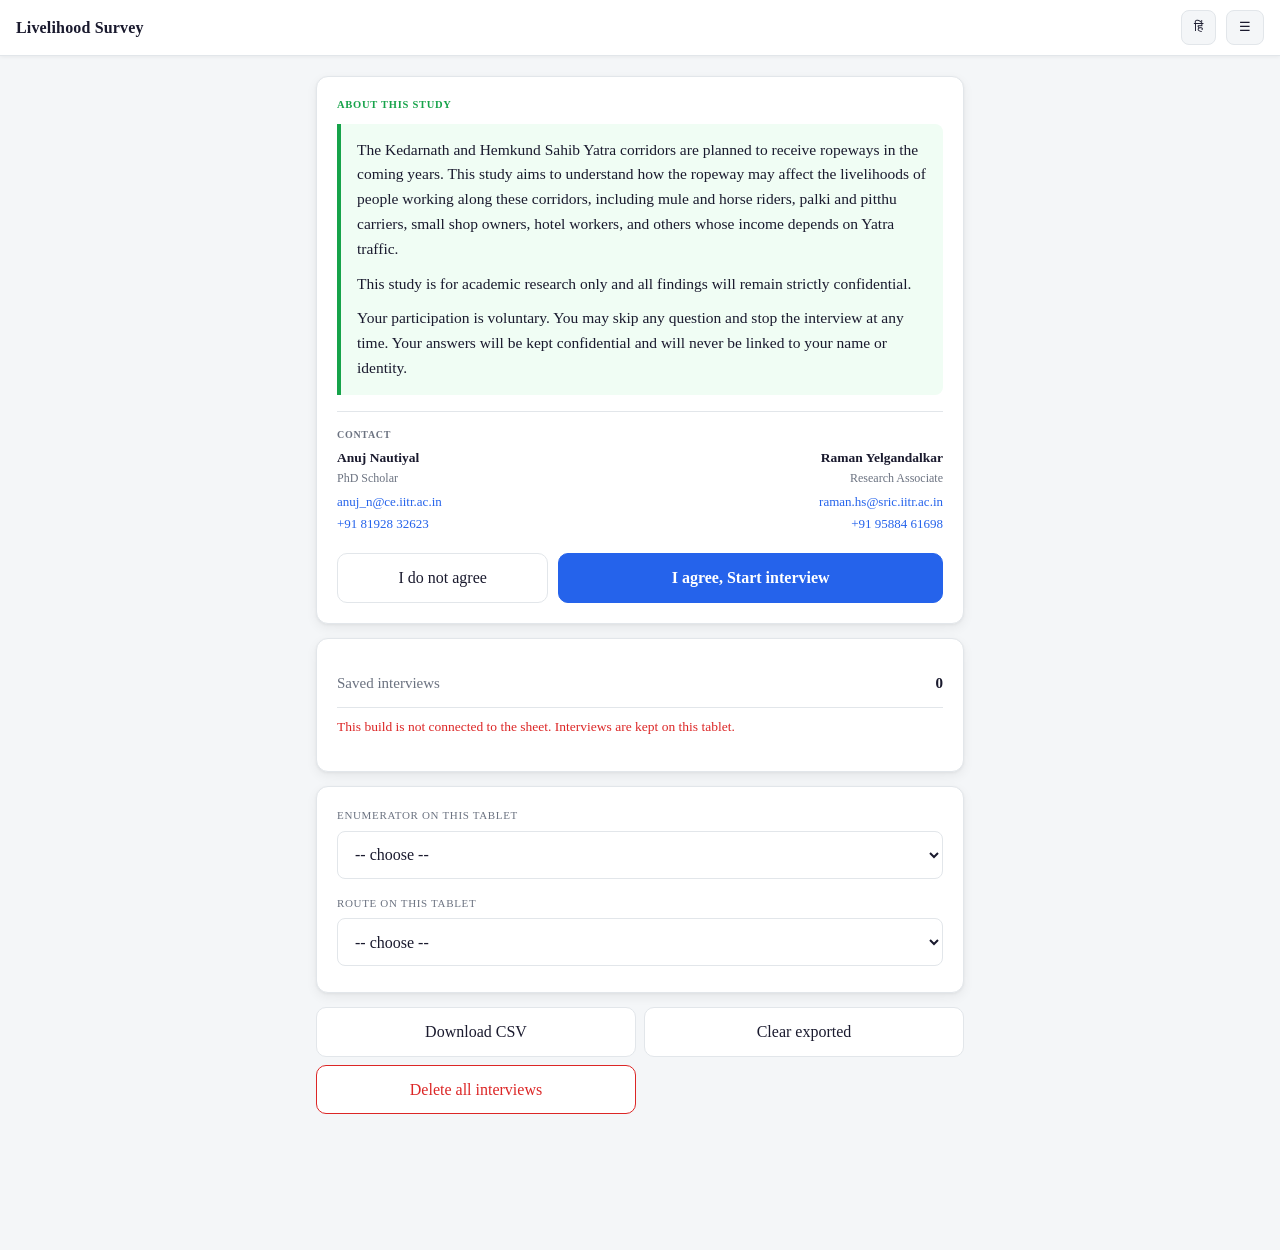
==== commit 16f37901: "Survey pages: 211 questions to 193, and the sheet finally gets an end time The question changes, the" ====
--- a/index.html
+++ b/index.html
@@ -35,7 +35,7 @@
   <button id="next" class="p"><span data-t="next">Next</span> →</button>
 </footer>
 <script>
-const CFG = {"q":[{"n":"enum_id","m":"P","t":"hidden","en":"Set automatically from the device ID.","hi":"सर्वेक्षक कौन है?","opt":true},{"n":"site","m":"P","t":"hidden","en":"Set automatically from the device route setting.","hi":"यह बातचीत किस मार्ग पर हो रही है?","opt":true},{"n":"form_build","m":"P","t":"hidden","en":"Recorded automatically.","hi":"Recorded automatically.","opt":true},{"n":"consent","m":"P","t":"hidden","en":"Recorded from the landing screen's consent buttons.","hi":"क्या आप इसमें शामिल होना चाहते हैं?","opt":true},{"n":"obs_environment","m":"P","t":"hidden","en":"Pick what was happening at the time. Do not ask the person.","hi":"उस समय क्या हालात थे? (सामने वाले से न पूछें, बस देखकर भरें)","opt":true,"rel":"V('consent') == 0"},{"n":"age","m":"A","t":"dec","en":"How old are you? (completed years)","hi":"आपकी उम्र कितनी है? (पूरे साल)","opt":false,"con":"x >= 10 && x <= 90","cmsg_en":"Age must be between 10 and 90.","cmsg_hi":"उम्र 10 से 90 के बीच होनी चाहिए।"},{"n":"female","m":"A","t":"one","en":"Record sex; ask if unsure: are you male or female?","hi":"आप पुरुष हैं या महिला?","opt":false,"c":[[0,"Male","पुरुष"],[1,"Female","महिला"]]},{"n":"hoh_relation","m":"A","t":"one","en":"Who is the head of your household — is it you, or someone else? If someone else, how are they related to you?","hi":"आपके घर का मुखिया कौन है — आप खुद, या कोई और? अगर कोई और है, तो वे आपके क्या लगते हैं?","opt":false,"c":[[1,"Self (respondent is the head)","मैं खुद मुखिया हूँ"],[2,"Husband","पति"],[3,"Wife","पत्नी"],[4,"Father","पिता"],[5,"Mother","माता"],[6,"Son","बेटा"],[7,"Daughter","बेटी"],[8,"Brother","भाई"],[9,"Sister","बहन"],[10,"Other male relative","कोई और पुरुष रिश्तेदार"],[11,"Other female relative","कोई और महिला रिश्तेदार"],[12,"Other, non-relative (male)","रिश्तेदार नहीं, पुरुष"],[13,"Other, non-relative (female)","रिश्तेदार नहीं, महिला"]]},{"n":"native_language","m":"A","t":"one","en":"What is your native language, the language you first learned at home?","hi":"आपकी मातृभाषा कौन सी है — वह भाषा जो आपने घर में सबसे पहले सीखी?","opt":false,"c":[[1,"Garhwali","गढ़वाली"],[2,"Kumaoni","कुमाऊँनी"],[3,"Hindi","हिंदी"],[4,"Nepali","नेपाली"],[5,"Bhojpuri","भोजपुरी"],[6,"Assamese","असमिया"],[7,"Bengali","बांग्ला"],[8,"Bodo","बोडो"],[9,"Dogri","डोगरी"],[10,"Gujarati","गुजराती"],[11,"Kannada","कन्नड़"],[12,"Kashmiri","कश्मीरी"],[13,"Konkani","कोंकणी"],[14,"Maithili","मैथिली"],[15,"Malayalam","मलयालम"],[16,"Manipuri (Meitei)","मणिपुरी (मैतेई)"],[17,"Marathi","मराठी"],[18,"Odia","ओड़िया"],[19,"Punjabi","पंजाबी"],[20,"Sanskrit","संस्कृत"],[21,"Santali","संताली"],[22,"Sindhi","सिंधी"],[23,"Tamil","तमिल"],[24,"Telugu","तेलुगु"],[25,"Urdu","उर्दू"],[96,"Other Indian language","कोई और भारतीय भाषा"],[97,"Other / foreign language","कोई और / विदेशी भाषा"]],"dd":true},{"n":"native_language_other","m":"A","t":"text","en":"Which language is it? Write down exactly what they say.","hi":"वह कौन सी भाषा है? जैसा वे कहें वैसा ही लिख लीजिए।","opt":false,"rel":"V('native_language') == 96 || V('native_language') == 97"},{"n":"marital_status","m":"A","t":"one","en":"Are you currently married, never married, or widowed/divorced/separated?","hi":"क्या आपकी शादी हुई है, नहीं हुई है, या आप विधवा/विधुर या अलग हैं?","opt":false,"c":[[1,"Currently married","शादीशुदा"],[2,"Never married","शादी नहीं हुई"],[3,"Widowed/divorced/separated","विधवा/विधुर या अलग"]]},{"n":"knows_years_schooling","m":"A","t":"one","en":"Do you know exactly how many years of schooling you completed, counting from class 1?","hi":"क्या आपको ठीक-ठीक याद है कि आपने कितने साल पढ़ाई की, कक्षा 1 से गिनकर?","opt":false,"hn":"A level is NOT a No. If they answer '8th', '12th pass', 'ITI', 'BA', 'MA' — code YES and convert it on the next screen. Code No only if they cannot say how far they went at all.","hnh":"क्लास या डिग्री बताना 'नहीं' नहीं है। अगर वे '8वीं', '12वीं पास', 'आईटीआई', 'बीए', 'एमए' बताएँ — हाँ लगाइए और अगली स्क्रीन पर साल गिनकर भरिए। 'नहीं' सिर्फ़ तब, जब वे यह बता ही न सकें कि कहाँ तक पढ़े हैं।","c":[[0,"No","नहीं"],[1,"Yes","हाँ"]]},{"n":"years_schooling","m":"A","t":"int","en":"How many years of schooling did you complete in total? (0 if none)","hi":"आपने कुल कितने साल पढ़ाई की? (अगर बिल्कुल नहीं पढ़े तो 0)","opt":false,"hn":"Enter a NUMBER counted from class 1, never a level. Class 1 to 12 = that class number. ITI or diploma after 10th = 12. Bachelors = 15, or 16 if the course ran four years — ASK how long it ran. Masters = 17, or 18 after a four-year bachelors. If they dropped out part way through a year, count the completed years only.","hnh":"क्लास 1 से गिनकर संख्या भरिए, क्लास का नाम नहीं। क्लास 1 से 12 = वही संख्या। 10वीं के बाद आईटीआई या डिप्लोमा = 12। बीए/बीकॉम/बीएससी = 15, और चार साल का कोर्स हो तो 16 — कोर्स कितने साल का था, यह पूछिए। एमए/एमकॉम = 17, चार साल की डिग्री के बाद 18। साल बीच में छूटा हो तो पूरे किए साल ही गिनिए।","rel":"V('knows_years_schooling') == 1","con":"x >= 0 && x <= NUM('age') - 4","cmsg_en":"Years of schooling cannot be more than the respondent's age allows.","cmsg_hi":"Years of schooling cannot be more than the respondent's age allows."},{"n":"education_level_cat","m":"A","t":"one","en":"Which is closest: no formal education; some schooling but did not finish primary; finished primary but not secondary; or finished secondary or higher?","hi":"इनमें से कौन सा सबसे नज़दीक है: बिल्कुल नहीं पढ़े; थोड़ा पढ़े पर प्राइमरी पूरी नहीं की; प्राइमरी पूरी की पर दसवीं नहीं; या दसवीं या उससे ज़्यादा?","opt":false,"c":[[1,"No formal education","बिल्कुल नहीं पढ़े"],[2,"Some schooling, did not complete primary","थोड़ा पढ़े, प्राइमरी पूरी नहीं"],[3,"Completed primary but not secondary","प्राइमरी पूरी, दसवीं नहीं"],[4,"Completed secondary or higher","दसवीं या उससे ज़्यादा"],[98,"Prefer not to say","बताना नहीं चाहते"]],"rel":"V('knows_years_schooling') == 0"},{"n":"hhsize","m":"A","t":"int","en":"How many members live in your household, including you?","hi":"आपके घर में आपको मिलाकर कुल कितने लोग रहते हैं?","opt":false,"con":"x >= 1 && x <= 30","cmsg_en":"Household size must be between 1 and 30.","cmsg_hi":"घर के लोग 1 से 30 के बीच होने चाहिए।"},{"n":"any_member_6yr_schooling","m":"A","t":"one","en":"Counting everyone in your household aged 10 or above, has at least one of them finished six years of schooling or more?","hi":"आपके घर में 10 साल या उससे बड़े सभी लोगों में से, क्या कम से कम एक ने छह साल या उससे ज़्यादा पढ़ाई पूरी की है?","opt":false,"hn":"The respondent is himself a household member. If HE has six years or more the answer is Yes — do not send him looking for someone else. The screen is skipped automatically wherever his own answer already settles it.","hnh":"ख़ुद उत्तरदाता भी घर का सदस्य है। अगर उन्हीं के 6 साल या उससे ज़्यादा हैं तो जवाब हाँ है — किसी और का हिसाब न लगवाइए। जहाँ उनका अपना जवाब ही यह तय कर देता है, वहाँ यह स्क्रीन अपने आप छूट जाती है।","c":[[0,"No","नहीं"],[1,"Yes","हाँ"]],"rel":"V('knows_years_schooling') == 1 && V('years_schooling') < 6 || V('knows_years_schooling') == 0 && V('education_level_cat') != 4"},{"n":"family_structure","m":"A","t":"one","en":"Is your family nuclear — just you, your spouse and unmarried children — or joint, living with parents, married siblings or other extended family? (Say single-member if you live alone.)","hi":"आपका परिवार छोटा है — सिर्फ़ आप, पति/पत्नी और बिन ब्याहे बच्चे — या बड़ा, यानी माँ-बाप, भाई-भाभी या और रिश्तेदार साथ रहते हैं? (अगर अकेले रहते हैं तो वह बताइए।)","opt":false,"c":[[1,"Nuclear (you, spouse and unmarried children only)","छोटा परिवार (आप, पति/पत्नी और बिन ब्याहे बच्चे)"],[2,"Joint (living with parents, married siblings or other extended family)","बड़ा परिवार (माँ-बाप, ब्याहे भाई-बहन या और रिश्तेदार साथ)"],[3,"Single-member household","अकेले रहते हैं"]]},{"n":"n_earners","m":"A","t":"int","en":"How many of them, including you, earn money?","hi":"इनमें से कितने लोग, आपको मिलाकर, पैसा कमाते हैं?","opt":false,"con":"x >= 1 && x <= NUM('hhsize')","cmsg_en":"Cannot be more than the number of people in the household.","cmsg_hi":"घर के लोगों की संख्या से ज़्यादा नहीं हो सकता।"},{"n":"main_income_earner","m":"A","t":"one","en":"Among those who earn money, are you the main income earner in your household?","hi":"जो लोग कमाते हैं, उनमें सबसे ज़्यादा कमाने वाले आप ही हैं?","opt":false,"c":[[0,"No","नहीं"],[1,"Yes","हाँ"]],"rel":"V('n_earners') > 1"},{"n":"n_children_u6","m":"A","t":"int","en":"How many of them are children under 6 years old?","hi":"इनमें 6 साल से छोटे बच्चे कितने हैं?","opt":false,"con":"x >= 0 && x <= NUM('hhsize') - 1","cmsg_en":"Cannot be more than the household size minus the respondent.","cmsg_hi":"घर के लोगों में से आपको छोड़कर, उससे ज़्यादा नहीं हो सकता।"},{"n":"n_children_6_14","m":"A","t":"int","en":"And how many are aged 6 to 14?","hi":"और 6 से 14 साल के कितने हैं?","opt":false,"con":"x >= 0 && x + NUM('n_children_u6') <= NUM('hhsize') - 1","cmsg_en":"The two groups of children together cannot exceed the household size minus the respondent.","cmsg_hi":"दोनों मिलाकर, घर के लोगों में से आपको छोड़कर, उससे ज़्यादा नहीं हो सकते।"},{"n":"n_children_out_school","m":"A","t":"int","en":"How many of these children do not go to school now?","hi":"इन बच्चों में कितने अभी स्कूल नहीं जाते?","opt":false,"rel":"V('n_children_6_14') > 0","con":"x >= 0 && x <= NUM('n_children_6_14')","cmsg_en":"Cannot be more than the number of children aged 6 to 14.","cmsg_hi":"6 से 14 साल के बच्चों से ज़्यादा नहीं हो सकता।"},{"n":"occupation","m":"B","t":"one","en":"What is your main work during the Yatra season? Ask what they do and code the closest group; do not read the list aloud unless needed.","hi":"यात्रा के मौसम में आपका मुख्य काम क्या है?","opt":false,"c":[[1,"Pony/mule worker (works the animals, does not own them)","घोड़े/खच्चर वाला (जानवर चलाते हैं, मालिक नहीं)"],[2,"Pony/mule owner (owns the animals)","घोड़े/खच्चर का मालिक"],[3,"Porter (carries on own back/shoulders - goods, luggage, or a person in a kandi)","पोर्टर/कुली (अपनी पीठ या कंधे पर — सामान या कंडी में कोई व्यक्ति)"],[4,"Palki / dandi bearer (carries a person on a palanquin, as part of a team)","पालकी / डंडी वाला (पालकी पर व्यक्ति, कई लोग मिलकर)"],[5,"Dhaba, tea stall or food stall WORKER (prepared food or tea)","ढाबा, चाय या खाने की दुकान में काम (बना हुआ खाना या चाय)"],[6,"Dhaba, tea stall or food stall OWNER (prepared food or tea)","ढाबा, चाय या खाने की दुकान का मालिक"],[7,"Shop WORKER (goods: prasad, puja items, clothes, general store)","दुकान में काम (सामान: प्रसाद, पूजा का सामान, कपड़े, परचून)"],[8,"Shop OWNER (goods, not prepared food)","दुकान का मालिक (सामान, बना हुआ खाना नहीं)"],[9,"Hotel / lodge WORKER","होटल / लॉज में काम"],[10,"Hotel / lodge OWNER","होटल / लॉज का मालिक"],[11,"Driver (any motor vehicle)","ड्राइवर (कोई भी गाड़ी)"],[12,"Guide","गाइड"],[13,"Wage labourer (construction, loading, odd jobs)","दिहाड़ी मज़दूर (निर्माण, सामान चढ़ाना, फुटकर काम)"],[14,"Other","कोई और"]]},{"n":"occupation_detail","m":"B","t":"text","en":"In your own words, what exactly is your main work here? Write down what they say — what they actually do, and who for. Do not tick a box for this one.","hi":"अपने शब्दों में बताइए, यहाँ आपका मुख्य काम ठीक-ठीक क्या है? आप करते क्या हैं, और किसके लिए?","opt":false},{"n":"employment_type","m":"B","t":"one","en":"In this main work, are you: working on your own account without hired workers; running a business with hired workers; a regular monthly wage-earner; or a daily/casual wage-earner?","hi":"इस काम में आप क्या हैं: अपना काम खुद करते हैं और कोई नौकर नहीं रखते; अपना काम है और दूसरों को काम पर रखते हैं; महीने की पक्की तनख़्वाह पाते हैं; या दिहाड़ी पर काम करते हैं?","opt":false,"c":[[1,"Own-account (self-employed, no hired workers)","अपना काम, कोई नौकर नहीं"],[2,"Employer/business owner (self-employed)","मालिक, दूसरों को काम पर रखते हैं"],[3,"Regular wage or salary","महीने की पक्की तनख़्वाह"],[4,"Casual or daily wage labour","दिहाड़ी या रोज़ की मज़दूरी"],[5,"Unpaid family worker","घर के काम में बिना पैसे के हाथ बँटाते हैं"]]},{"n":"n_other_activities","m":"B","t":"int","en":"Besides your main work, how many OTHER paid activities or income-generating activities do you have? (0 if none. For example, a shop owner who also rents out a pony and drives in the off-season would say 2.)","hi":"अपने मुख्य काम के अलावा, आप और कितने काम करते हैं जिनसे पैसा आता है? (अगर कोई नहीं तो 0। जैसे, दुकान वाला जो घोड़ा भी किराये पर देता है और जाड़ों में गाड़ी चलाता है, वह 2 बताएगा।)","opt":false,"con":"x >= 0 && x <= 6","cmsg_en":"Must be between 0 and 6.","cmsg_hi":"0 से 6 के बीच होना चाहिए।"},{"n":"other_activity_types","m":"B","t":"multi","en":"Which ones are they? Check every one that applies. Ask and code the closest group for each; do not read the list aloud unless needed.","hi":"वे कौन-कौन से काम हैं? जो-जो लागू हो, सब बताइए।","opt":false,"cfx":"occupation","c":[[1,"Pony/mule worker (works the animals, does not own them)","घोड़े/खच्चर वाला (जानवर चलाते हैं, मालिक नहीं)"],[2,"Pony/mule owner (owns the animals)","घोड़े/खच्चर का मालिक"],[3,"Porter (carries on own back/shoulders - goods, luggage, or a person in a kandi)","पोर्टर/कुली (अपनी पीठ या कंधे पर — सामान या कंडी में कोई व्यक्ति)"],[4,"Palki / dandi bearer (carries a person on a palanquin, as part of a team)","पालकी / डंडी वाला (पालकी पर व्यक्ति, कई लोग मिलकर)"],[5,"Dhaba, tea stall or food stall WORKER (prepared food or tea)","ढाबा, चाय या खाने की दुकान में काम (बना हुआ खाना या चाय)"],[6,"Dhaba, tea stall or food stall OWNER (prepared food or tea)","ढाबा, चाय या खाने की दुकान का मालिक"],[7,"Shop WORKER (goods: prasad, puja items, clothes, general store)","दुकान में काम (सामान: प्रसाद, पूजा का सामान, कपड़े, परचून)"],[8,"Shop OWNER (goods, not prepared food)","दुकान का मालिक (सामान, बना हुआ खाना नहीं)"],[9,"Hotel / lodge WORKER","होटल / लॉज में काम"],[10,"Hotel / lodge OWNER","होटल / लॉज का मालिक"],[11,"Driver (any motor vehicle)","ड्राइवर (कोई भी गाड़ी)"],[12,"Guide","गाइड"],[13,"Wage labourer (construction, loading, odd jobs)","दिहाड़ी मज़दूर (निर्माण, सामान चढ़ाना, फुटकर काम)"],[14,"Other","कोई और"]],"rel":"V('n_other_activities') > 0"},{"n":"other_activity_income_pm","m":"B","t":"int","en":"Taking all of that other work together, about how much do you usually earn from it in a month? (Rs)","hi":"वह सारा दूसरा काम मिलाकर, महीने में लगभग कितना कमा लेते हैं? (रुपये)","opt":false,"rel":"V('n_other_activities') > 0","con":"x >= 0","cmsg_en":"Earnings cannot be negative.","cmsg_hi":"Earnings cannot be negative."},{"n":"tenure_under_1","m":"B","t":"one","en":"Have you been in this job for less than one year?","hi":"क्या आप इस काम में एक साल से कम से हैं?","opt":false,"hn":"ENUMERATOR: tick Yes if the person has been in this job for less than one year. Do not ask for months. If Yes, skip the years question.","hnh":"अगर वे इस काम में एक साल से कम से हैं तो हाँ चुनें। महीने न पूछें।","c":[[0,"No","नहीं"],[1,"Yes","हाँ"]]},{"n":"years_current_job","m":"B","t":"dec","en":"If one year or more: how many years have you been in this job? Write it as a decimal if needed, for example 1.5 for one year and six months.","hi":"अगर एक साल या ज़्यादा: आप इस काम में कितने साल से हैं? दशमलव में लिखें, जैसे डेढ़ साल के लिए 1.5।","opt":false,"hn":"ENUMERATOR: only if the person has been in this job one year or more. Write the number of years; use a decimal for part years (1.5 = one year and six months).","hnh":"अगर वे एक साल या उससे ज़्यादा से हैं तो साल लिखें। आधा या चौथाई साल हो तो दशमलव में लिखें (1.5 मतलब डेढ़ साल)।","rel":"V('tenure_under_1') == 0","con":"x >= 0 && x <= NUM('age') - 10","cmsg_en":"More Yatra seasons than the respondent's age allows.","cmsg_hi":"More Yatra seasons than the respondent's age allows."},{"n":"hours_day_yatra","m":"B","t":"int","en":"In the Yatra season, on a normal working day, how many hours do you work in total, across all your work?","hi":"यात्रा के मौसम में, आम दिन में आप कुल कितने घंटे काम करते हैं, सारे कामों को मिलाकर?","opt":false,"con":"x >= 1 && x <= 18","cmsg_en":"Hours a day must be between 1 and 18.","cmsg_hi":"दिन के घंटे 1 से 18 के बीच होने चाहिए।"},{"n":"days_week_yatra","m":"B","t":"int","en":"How many days a week do you usually work in the season?","hi":"सीज़न में आप हफ़्ते में कितने दिन काम करते हैं?","opt":false,"con":"x >= 1 && x <= 7","cmsg_en":"Days a week must be between 1 and 7.","cmsg_hi":"हफ़्ते के दिन 1 से 7 के बीच होने चाहिए।"},{"n":"prev_occ_change","m":"B","t":"one","en":"In the last ten years, did you change your main kind of work?","hi":"पिछले दस साल में, क्या आपने अपना मुख्य काम बदला?","opt":false,"c":[[0,"No","नहीं"],[1,"Yes","हाँ"]]},{"n":"prev_occ","m":"B","t":"text","en":"What was your previous main work? Write down exactly what they say, in their words — do not pick from a list.","hi":"इससे पहले आपका मुख्य काम क्या था?","opt":false,"rel":"V('prev_occ_change') == 1"},{"n":"target_occ","m":"B","t":"text","en":"If you could not continue this work at all, what work would you move to instead? Write down exactly what they say, in their words — do not pick from a list, and do not prompt with examples.","hi":"अगर यह काम बिल्कुल बंद हो जाए, तो आप कौन सा काम करेंगे?","opt":false},{"n":"prev_occ_reason","m":"B","t":"one","en":"What was the main reason you changed?","hi":"काम बदलने की मुख्य वजह क्या थी?","opt":false,"c":[[1,"Better income","ज़्यादा कमाई"],[2,"Lost the previous work","पहला काम छूट गया"],[3,"Work ended with the season","मौसम के साथ काम ख़त्म हो गया"],[4,"Family reasons","घर की वजह से"],[5,"Health or injury","सेहत या चोट"],[6,"Other","कोई और वजह"]],"rel":"V('prev_occ_change') == 1"},{"n":"training_received","m":"B","t":"one","en":"Apart from school and college, have you ever completed any training course or apprenticeship?","hi":"स्कूल और कॉलेज की पढ़ाई छोड़कर, क्या आपने कभी कोई ट्रेनिंग या सीखने का कोर्स पूरा किया है?","opt":false,"c":[[0,"No","नहीं"],[1,"Yes","हाँ"]]},{"n":"status_m5","m":"C","t":"one","en":"In May, what was your main work or activity?","hi":"मई में आपका मुख्य काम या काम-धंधा क्या था?","opt":false,"c":[[1,"Yatra work (working the season)","यात्रा का काम (सीज़न में काम करना)"],[9,"Getting ready for the season (not earning from it yet)","सीज़न की तैयारी (अभी उससे कमाई नहीं)"],[2,"Farming (crops)","खेती (फ़सल)"],[3,"Livestock (animals)","पशुपालन (जानवर)"],[4,"Casual or daily wage labour","दिहाड़ी या रोज़ की मज़दूरी"],[5,"Construction work","निर्माण (बिल्डिंग) का काम"],[6,"Own small shop, stall or trade","अपनी छोटी दुकान, खोखा या धंधा"],[7,"Salaried job","तनख़्वाह वाली नौकरी"],[8,"No paid work","कोई पैसे वाला काम नहीं"]]},{"n":"status_m6","m":"C","t":"one","en":"In June, what was your main work or activity?","hi":"जून में आपका मुख्य काम या काम-धंधा क्या था?","opt":false,"c":[[1,"Yatra work (working the season)","यात्रा का काम (सीज़न में काम करना)"],[9,"Getting ready for the season (not earning from it yet)","सीज़न की तैयारी (अभी उससे कमाई नहीं)"],[2,"Farming (crops)","खेती (फ़सल)"],[3,"Livestock (animals)","पशुपालन (जानवर)"],[4,"Casual or daily wage labour","दिहाड़ी या रोज़ की मज़दूरी"],[5,"Construction work","निर्माण (बिल्डिंग) का काम"],[6,"Own small shop, stall or trade","अपनी छोटी दुकान, खोखा या धंधा"],[7,"Salaried job","तनख़्वाह वाली नौकरी"],[8,"No paid work","कोई पैसे वाला काम नहीं"]]},{"n":"status_m7","m":"C","t":"one","en":"In July, what was your main work or activity?","hi":"जुलाई में आपका मुख्य काम या काम-धंधा क्या था?","opt":false,"c":[[1,"Yatra work (working the season)","यात्रा का काम (सीज़न में काम करना)"],[9,"Getting ready for the season (not earning from it yet)","सीज़न की तैयारी (अभी उससे कमाई नहीं)"],[2,"Farming (crops)","खेती (फ़सल)"],[3,"Livestock (animals)","पशुपालन (जानवर)"],[4,"Casual or daily wage labour","दिहाड़ी या रोज़ की मज़दूरी"],[5,"Construction work","निर्माण (बिल्डिंग) का काम"],[6,"Own small shop, stall or trade","अपनी छोटी दुकान, खोखा या धंधा"],[7,"Salaried job","तनख़्वाह वाली नौकरी"],[8,"No paid work","कोई पैसे वाला काम नहीं"]]},{"n":"status_m8","m":"C","t":"one","en":"In August, what was your main work or activity?","hi":"अगस्त में आपका मुख्य काम या काम-धंधा क्या था?","opt":false,"c":[[1,"Yatra work (working the season)","यात्रा का काम (सीज़न में काम करना)"],[9,"Getting ready for the season (not earning from it yet)","सीज़न की तैयारी (अभी उससे कमाई नहीं)"],[2,"Farming (crops)","खेती (फ़सल)"],[3,"Livestock (animals)","पशुपालन (जानवर)"],[4,"Casual or daily wage labour","दिहाड़ी या रोज़ की मज़दूरी"],[5,"Construction work","निर्माण (बिल्डिंग) का काम"],[6,"Own small shop, stall or trade","अपनी छोटी दुकान, खोखा या धंधा"],[7,"Salaried job","तनख़्वाह वाली नौकरी"],[8,"No paid work","कोई पैसे वाला काम नहीं"]]},{"n":"status_m9","m":"C","t":"one","en":"In September, what was your main work or activity?","hi":"सितंबर में आपका मुख्य काम या काम-धंधा क्या था?","opt":false,"c":[[1,"Yatra work (working the season)","यात्रा का काम (सीज़न में काम करना)"],[9,"Getting ready for the season (not earning from it yet)","सीज़न की तैयारी (अभी उससे कमाई नहीं)"],[2,"Farming (crops)","खेती (फ़सल)"],[3,"Livestock (animals)","पशुपालन (जानवर)"],[4,"Casual or daily wage labour","दिहाड़ी या रोज़ की मज़दूरी"],[5,"Construction work","निर्माण (बिल्डिंग) का काम"],[6,"Own small shop, stall or trade","अपनी छोटी दुकान, खोखा या धंधा"],[7,"Salaried job","तनख़्वाह वाली नौकरी"],[8,"No paid work","कोई पैसे वाला काम नहीं"]]},{"n":"status_m10","m":"C","t":"one","en":"In October, what was your main work or activity?","hi":"अक्टूबर में आपका मुख्य काम या काम-धंधा क्या था?","opt":false,"c":[[1,"Yatra work (working the season)","यात्रा का काम (सीज़न में काम करना)"],[9,"Getting ready for the season (not earning from it yet)","सीज़न की तैयारी (अभी उससे कमाई नहीं)"],[2,"Farming (crops)","खेती (फ़सल)"],[3,"Livestock (animals)","पशुपालन (जानवर)"],[4,"Casual or daily wage labour","दिहाड़ी या रोज़ की मज़दूरी"],[5,"Construction work","निर्माण (बिल्डिंग) का काम"],[6,"Own small shop, stall or trade","अपनी छोटी दुकान, खोखा या धंधा"],[7,"Salaried job","तनख़्वाह वाली नौकरी"],[8,"No paid work","कोई पैसे वाला काम नहीं"]]},{"n":"status_m11","m":"C","t":"one","en":"In November, what was your main work or activity?","hi":"नवंबर में आपका मुख्य काम या काम-धंधा क्या था?","opt":false,"c":[[1,"Yatra work (working the season)","यात्रा का काम (सीज़न में काम करना)"],[9,"Getting ready for the season (not earning from it yet)","सीज़न की तैयारी (अभी उससे कमाई नहीं)"],[2,"Farming (crops)","खेती (फ़सल)"],[3,"Livestock (animals)","पशुपालन (जानवर)"],[4,"Casual or daily wage labour","दिहाड़ी या रोज़ की मज़दूरी"],[5,"Construction work","निर्माण (बिल्डिंग) का काम"],[6,"Own small shop, stall or trade","अपनी छोटी दुकान, खोखा या धंधा"],[7,"Salaried job","तनख़्वाह वाली नौकरी"],[8,"No paid work","कोई पैसे वाला काम नहीं"]]},{"n":"status_m12","m":"C","t":"one","en":"In December, what was your main work or activity?","hi":"दिसंबर में आपका मुख्य काम या काम-धंधा क्या था?","opt":false,"c":[[1,"Yatra work (working the season)","यात्रा का काम (सीज़न में काम करना)"],[9,"Getting ready for the season (not earning from it yet)","सीज़न की तैयारी (अभी उससे कमाई नहीं)"],[2,"Farming (crops)","खेती (फ़सल)"],[3,"Livestock (animals)","पशुपालन (जानवर)"],[4,"Casual or daily wage labour","दिहाड़ी या रोज़ की मज़दूरी"],[5,"Construction work","निर्माण (बिल्डिंग) का काम"],[6,"Own small shop, stall or trade","अपनी छोटी दुकान, खोखा या धंधा"],[7,"Salaried job","तनख़्वाह वाली नौकरी"],[8,"No paid work","कोई पैसे वाला काम नहीं"]]},{"n":"status_m1","m":"C","t":"one","en":"In January, what was your main work or activity?","hi":"जनवरी में आपका मुख्य काम या काम-धंधा क्या था?","opt":false,"c":[[1,"Yatra work (working the season)","यात्रा का काम (सीज़न में काम करना)"],[9,"Getting ready for the season (not earning from it yet)","सीज़न की तैयारी (अभी उससे कमाई नहीं)"],[2,"Farming (crops)","खेती (फ़सल)"],[3,"Livestock (animals)","पशुपालन (जानवर)"],[4,"Casual or daily wage labour","दिहाड़ी या रोज़ की मज़दूरी"],[5,"Construction work","निर्माण (बिल्डिंग) का काम"],[6,"Own small shop, stall or trade","अपनी छोटी दुकान, खोखा या धंधा"],[7,"Salaried job","तनख़्वाह वाली नौकरी"],[8,"No paid work","कोई पैसे वाला काम नहीं"]]},{"n":"status_m2","m":"C","t":"one","en":"In February, what was your main work or activity?","hi":"फ़रवरी में आपका मुख्य काम या काम-धंधा क्या था?","opt":false,"c":[[1,"Yatra work (working the season)","यात्रा का काम (सीज़न में काम करना)"],[9,"Getting ready for the season (not earning from it yet)","सीज़न की तैयारी (अभी उससे कमाई नहीं)"],[2,"Farming (crops)","खेती (फ़सल)"],[3,"Livestock (animals)","पशुपालन (जानवर)"],[4,"Casual or daily wage labour","दिहाड़ी या रोज़ की मज़दूरी"],[5,"Construction work","निर्माण (बिल्डिंग) का काम"],[6,"Own small shop, stall or trade","अपनी छोटी दुकान, खोखा या धंधा"],[7,"Salaried job","तनख़्वाह वाली नौकरी"],[8,"No paid work","कोई पैसे वाला काम नहीं"]]},{"n":"status_m3","m":"C","t":"one","en":"In March, what was your main work or activity?","hi":"मार्च में आपका मुख्य काम या काम-धंधा क्या था?","opt":false,"c":[[1,"Yatra work (working the season)","यात्रा का काम (सीज़न में काम करना)"],[9,"Getting ready for the season (not earning from it yet)","सीज़न की तैयारी (अभी उससे कमाई नहीं)"],[2,"Farming (crops)","खेती (फ़सल)"],[3,"Livestock (animals)","पशुपालन (जानवर)"],[4,"Casual or daily wage labour","दिहाड़ी या रोज़ की मज़दूरी"],[5,"Construction work","निर्माण (बिल्डिंग) का काम"],[6,"Own small shop, stall or trade","अपनी छोटी दुकान, खोखा या धंधा"],[7,"Salaried job","तनख़्वाह वाली नौकरी"],[8,"No paid work","कोई पैसे वाला काम नहीं"]]},{"n":"status_m4","m":"C","t":"one","en":"In April, what was your main work or activity?","hi":"अप्रैल में आपका मुख्य काम या काम-धंधा क्या था?","opt":false,"c":[[1,"Yatra work (working the season)","यात्रा का काम (सीज़न में काम करना)"],[9,"Getting ready for the season (not earning from it yet)","सीज़न की तैयारी (अभी उससे कमाई नहीं)"],[2,"Farming (crops)","खेती (फ़सल)"],[3,"Livestock (animals)","पशुपालन (जानवर)"],[4,"Casual or daily wage labour","दिहाड़ी या रोज़ की मज़दूरी"],[5,"Construction work","निर्माण (बिल्डिंग) का काम"],[6,"Own small shop, stall or trade","अपनी छोटी दुकान, खोखा या धंधा"],[7,"Salaried job","तनख़्वाह वाली नौकरी"],[8,"No paid work","कोई पैसे वाला काम नहीं"]]},{"n":"knows_monthly_income","m":"C","t":"one","en":"Can you tell me roughly what you earned in each month of the past year, or would it be easier to give one total for the whole year?","hi":"क्या आप हर महीने की कमाई अलग-अलग बता सकते हैं, या पूरे साल का एक जोड़ बताना आसान रहेगा?","opt":true,"c":[[1,"Month by month","हर महीने का अलग-अलग"],[0,"One total for the whole year","पूरे साल का एक जोड़"]]},{"n":"earnings_range","m":"C","t":"one","en":"Which range is closest to what you usually earn in a month from work? Under Rs 5,000; Rs 5,000 to 10,000; Rs 10,000 to 20,000; Rs 20,000 or more; or don't know?","hi":"आपकी एक महीने की कमाई लगभग किस दायरे में है? 5,000 रुपये से कम; 5,000 से 10,000; 10,000 से 20,000; 20,000 या उससे ज़्यादा; या पता नहीं?","opt":false,"c":[[1,"Under Rs 5,000","5,000 रुपये से कम"],[2,"Rs 5,000 to 10,000","5,000 से 10,000"],[3,"Rs 10,000 to 20,000","10,000 से 20,000"],[4,"Rs 20,000 or more","20,000 या ज़्यादा"],[97,"Don't know","पता नहीं"]],"rel":"V('knows_monthly_income') == 0"},{"n":"income_m5","m":"C","t":"int","en":"How much did you earn from all your work in May, after costs? (Rs)","hi":"मई में सारे काम से ख़र्चा निकालकर आपने कितना कमाया? (रुपये)","opt":true,"rel":"V('knows_monthly_income') == 1 && V('status_m5') != 8","con":"x >= 0","cmsg_en":"Earnings cannot be negative.","cmsg_hi":"Earnings cannot be negative."},{"n":"income_m6","m":"C","t":"int","en":"How much did you earn from all your work in June, after costs? (Rs)","hi":"जून में सारे काम से ख़र्चा निकालकर आपने कितना कमाया? (रुपये)","opt":true,"rel":"V('knows_monthly_income') == 1 && V('status_m6') != 8","con":"x >= 0","cmsg_en":"Earnings cannot be negative.","cmsg_hi":"Earnings cannot be negative."},{"n":"income_m7","m":"C","t":"int","en":"How much did you earn from all your work in July, after costs? (Rs)","hi":"जुलाई में सारे काम से ख़र्चा निकालकर आपने कितना कमाया? (रुपये)","opt":true,"rel":"V('knows_monthly_income') == 1 && V('status_m7') != 8","con":"x >= 0","cmsg_en":"Earnings cannot be negative.","cmsg_hi":"Earnings cannot be negative."},{"n":"income_m8","m":"C","t":"int","en":"How much did you earn from all your work in August, after costs? (Rs)","hi":"अगस्त में सारे काम से ख़र्चा निकालकर आपने कितना कमाया? (रुपये)","opt":true,"rel":"V('knows_monthly_income') == 1 && V('status_m8') != 8","con":"x >= 0","cmsg_en":"Earnings cannot be negative.","cmsg_hi":"Earnings cannot be negative."},{"n":"income_m9","m":"C","t":"int","en":"How much did you earn from all your work in September, after costs? (Rs)","hi":"सितंबर में सारे काम से ख़र्चा निकालकर आपने कितना कमाया? (रुपये)","opt":true,"rel":"V('knows_monthly_income') == 1 && V('status_m9') != 8","con":"x >= 0","cmsg_en":"Earnings cannot be negative.","cmsg_hi":"Earnings cannot be negative."},{"n":"income_m10","m":"C","t":"int","en":"How much did you earn from all your work in October, after costs? (Rs)","hi":"अक्टूबर में सारे काम से ख़र्चा निकालकर आपने कितना कमाया? (रुपये)","opt":true,"rel":"V('knows_monthly_income') == 1 && V('status_m10') != 8","con":"x >= 0","cmsg_en":"Earnings cannot be negative.","cmsg_hi":"Earnings cannot be negative."},{"n":"income_m11","m":"C","t":"int","en":"How much did you earn from all your work in November, after costs? (Rs)","hi":"नवंबर में सारे काम से ख़र्चा निकालकर आपने कितना कमाया? (रुपये)","opt":true,"rel":"V('knows_monthly_income') == 1 && V('status_m11') != 8","con":"x >= 0","cmsg_en":"Earnings cannot be negative.","cmsg_hi":"Earnings cannot be negative."},{"n":"income_m12","m":"C","t":"int","en":"How much did you earn from all your work in December, after costs? (Rs)","hi":"दिसंबर में सारे काम से ख़र्चा निकालकर आपने कितना कमाया? (रुपये)","opt":true,"rel":"V('knows_monthly_income') == 1 && V('status_m12') != 8","con":"x >= 0","cmsg_en":"Earnings cannot be negative.","cmsg_hi":"Earnings cannot be negative."},{"n":"income_m1","m":"C","t":"int","en":"How much did you earn from all your work in January, after costs? (Rs)","hi":"जनवरी में सारे काम से ख़र्चा निकालकर आपने कितना कमाया? (रुपये)","opt":true,"rel":"V('knows_monthly_income') == 1 && V('status_m1') != 8","con":"x >= 0","cmsg_en":"Earnings cannot be negative.","cmsg_hi":"Earnings cannot be negative."},{"n":"income_m2","m":"C","t":"int","en":"How much did you earn from all your work in February, after costs? (Rs)","hi":"फ़रवरी में सारे काम से ख़र्चा निकालकर आपने कितना कमाया? (रुपये)","opt":true,"rel":"V('knows_monthly_income') == 1 && V('status_m2') != 8","con":"x >= 0","cmsg_en":"Earnings cannot be negative.","cmsg_hi":"Earnings cannot be negative."},{"n":"income_m3","m":"C","t":"int","en":"How much did you earn from all your work in March, after costs? (Rs)","hi":"मार्च में सारे काम से ख़र्चा निकालकर आपने कितना कमाया? (रुपये)","opt":true,"rel":"V('knows_monthly_income') == 1 && V('status_m3') != 8","con":"x >= 0","cmsg_en":"Earnings cannot be negative.","cmsg_hi":"Earnings cannot be negative."},{"n":"income_m4","m":"C","t":"int","en":"How much did you earn from all your work in April, after costs? (Rs)","hi":"अप्रैल में सारे काम से ख़र्चा निकालकर आपने कितना कमाया? (रुपये)","opt":true,"rel":"V('knows_monthly_income') == 1 && V('status_m4') != 8","con":"x >= 0","cmsg_en":"Earnings cannot be negative.","cmsg_hi":"Earnings cannot be negative."},{"n":"income_annual_total","m":"C","t":"int","en":"Thinking of the whole past year, about how much did you earn in total from all your work, after costs? (Rs)","hi":"पूरे पिछले साल को मिलाकर, सारे काम से ख़र्चा निकालकर आपने कुल कितना कमाया? (रुपये)","opt":true,"rel":"V('knows_monthly_income') == 0"},{"n":"pct_income_yatra","m":"C","t":"int","en":"Out of every 100 rupees you earned in the whole year, how many came from your Yatra work? (The rest is counted as coming from your other work.)","hi":"पूरे साल में आपने जो 100 रुपये कमाए, उनमें से कितने यात्रा के काम से आए? (बाकी दूसरे काम का माना जाएगा।)","opt":true,"rel":"V('knows_monthly_income') == 0","con":"x >= 0 && x <= 100","cmsg_en":"Must be between 0 and 100 out of every 100 rupees.","cmsg_hi":"हर 100 रुपये में से 0 से 100 के बीच होना चाहिए।"},{"n":"hours_day_offseason","m":"C","t":"int","en":"In the months when the Yatra is closed and you are doing other work, on a normal working day, how many hours do you work in total?","hi":"जिन महीनों में यात्रा बंद रहती है और आप कोई दूसरा काम करते हैं, उनमें आम दिन में आप कुल कितने घंटे काम करते हैं?","opt":false,"rel":"V('calc_offseason_work') > 0","con":"x >= 1 && x <= 18","cmsg_en":"Hours a day must be between 1 and 18.","cmsg_hi":"दिन के घंटे 1 से 18 के बीच होने चाहिए।"},{"n":"days_week_offseason","m":"C","t":"int","en":"In those months, how many days a week do you usually work?","hi":"उन महीनों में आप हफ़्ते में कितने दिन काम करते हैं?","opt":false,"rel":"V('calc_offseason_work') > 0","con":"x >= 1 && x <= 7","cmsg_en":"Days a week must be between 1 and 7.","cmsg_hi":"हफ़्ते के दिन 1 से 7 के बीच होने चाहिए।"},{"n":"origin","m":"D","t":"one","en":"Where is your permanent home?","hi":"आपका पक्का घर कहाँ है?","opt":false,"c":[[1,"Local (same district)","यहीं का (इसी ज़िले का)"],[2,"Other Uttarakhand district","उत्तराखंड का दूसरा ज़िला"],[3,"Other Indian state","भारत का दूसरा राज्य"],[4,"Nepal","नेपाल"]]},{"n":"home_state","m":"D","t":"one","en":"Which state is your permanent home in?","hi":"वह घर किस राज्य में है? (अगर भारत से बाहर है तो वह बताइए।)","opt":false,"c":[[1,"Andhra Pradesh","आंध्र प्रदेश"],[2,"Arunachal Pradesh","अरुणाचल प्रदेश"],[3,"Assam","असम"],[4,"Bihar","बिहार"],[5,"Chhattisgarh","छत्तीसगढ़"],[6,"Goa","गोवा"],[7,"Gujarat","गुजरात"],[8,"Haryana","हरियाणा"],[9,"Himachal Pradesh","हिमाचल प्रदेश"],[10,"Jharkhand","झारखंड"],[11,"Karnataka","कर्नाटक"],[12,"Kerala","केरल"],[13,"Madhya Pradesh","मध्य प्रदेश"],[14,"Maharashtra","महाराष्ट्र"],[15,"Manipur","मणिपुर"],[16,"Meghalaya","मेघालय"],[17,"Mizoram","मिज़ोरम"],[18,"Nagaland","नागालैंड"],[19,"Odisha","ओडिशा"],[20,"Punjab","पंजाब"],[21,"Rajasthan","राजस्थान"],[22,"Sikkim","सिक्किम"],[23,"Tamil Nadu","तमिलनाडु"],[24,"Telangana","तेलंगाना"],[25,"Tripura","त्रिपुरा"],[26,"Uttar Pradesh","उत्तर प्रदेश"],[28,"West Bengal","पश्चिम बंगाल"],[29,"Andaman and Nicobar Islands","अंडमान और निकोबार द्वीप समूह"],[30,"Chandigarh","चंडीगढ़"],[31,"Dadra and Nagar Haveli and Daman and Diu","दादरा और नगर हवेली तथा दमन और दीव"],[32,"Delhi","दिल्ली"],[33,"Jammu and Kashmir","जम्मू और कश्मीर"],[34,"Ladakh","लद्दाख"],[35,"Lakshadweep","लक्षद्वीप"],[36,"Puducherry","पुदुच्चेरी"]],"dd":true,"rel":"V('origin') == 3"},{"n":"home_rural_urban","m":"D","t":"one","en":"Is that home in a village, or in a town or city?","hi":"वह घर गाँव में है, या क़स्बे या शहर में?","opt":false,"c":[[1,"Village (rural)","गाँव में"],[2,"Town or city (urban)","शहर या क़स्बे में"]]},{"n":"resp_returns_at_closure","m":"D","t":"one","en":"When the Yatra closes for the season, do YOU go to your home place?","hi":"जब यात्रा का मौसम ख़त्म हो जाता है, तो क्या आप अपने घर चले जाते हैं?","opt":false,"c":[[0,"No","नहीं"],[1,"Yes","हाँ"]]},{"n":"hh_at_home_place","m":"D","t":"one","en":"For most of the year, do the rest of your household live in your home village or town?","hi":"साल के ज़्यादातर समय, क्या आपके घर के बाक़ी लोग आपके गाँव या शहर में ही रहते हैं?","opt":false,"c":[[0,"No","नहीं"],[1,"Yes","हाँ"]]},{"n":"remit_out_yatra_pm","m":"D","t":"int","en":"In a normal month during the Yatra season, how much money do you usually send to family or others living elsewhere? (Rs, 0 if none)","hi":"यात्रा के मौसम के आम महीने में, आप घर या कहीं और रहने वालों को कितना पैसा भेजते हैं? (रुपये, न भेजते हों तो 0)","opt":false},{"n":"remit_out_offseason_pm","m":"D","t":"int","en":"In a normal month when the Yatra is closed, how much do you usually send? (Rs, 0 if none)","hi":"जब यात्रा बंद रहती है, उस आम महीने में कितना भेजते हैं? (रुपये, न भेजते हों तो 0)","opt":false,"rel":"V('resp_returns_at_closure') == 0"},{"n":"remit_mode","m":"D","t":"one","en":"How do you usually send it?","hi":"आप पैसा आम तौर पर कैसे भेजते हैं?","opt":false,"c":[[1,"From my own phone (UPI or net banking)","अपने फ़ोन से (UPI या नेट बैंकिंग)"],[2,"In person at a bank branch or bank mitra / CSP","ख़ुद जाकर बैंक शाखा या बैंक मित्र / CSP पर"],[3,"Money order or post office","मनीऑर्डर या डाकघर से"],[4,"Sent with someone going home","घर जा रहे किसी के हाथ"],[5,"Carried it myself","ख़ुद लेकर गए"],[6,"Through an agent or middleman","किसी एजेंट या बिचौलिए के ज़रिए"],[7,"Other","कोई और तरीक़ा"]],"rel":"V('remit_out_yatra_pm') > 0 || V('remit_out_offseason_pm') > 0"},{"n":"remit_in_yatra_pm","m":"D","t":"int","en":"In a normal month during the Yatra season, how much money do you usually receive from family or others? (Rs, 0 if none)","hi":"यात्रा के मौसम के आम महीने में, घरवालों या किसी और से आपको कितना पैसा मिलता है? (रुपये, न मिलता हो तो 0)","opt":false},{"n":"remit_in_offseason_pm","m":"D","t":"int","en":"In a normal month when the Yatra is closed, how much do you usually receive? (Rs, 0 if none)","hi":"जब यात्रा बंद रहती है, उस आम महीने में कितना मिलता है? (रुपये, न मिलता हो तो 0)","opt":false},{"n":"n_here_season","m":"D","t":"int","en":"During the Yatra season, how many people are you feeding and spending on here, counting yourself?","hi":"यात्रा के मौसम में आप यहाँ कितने लोगों का खाना-ख़र्चा चलाते हैं, अपने आप को गिनकर?","opt":false,"rel":"V('hh_at_home_place') == 1"},{"n":"years_coming_here","m":"D","t":"int","en":"How many years have you been coming here for the Yatra season?","hi":"आप कितने सालों से यात्रा के मौसम में यहाँ आ रहे हैं?","opt":false,"rel":"V('resp_returns_at_closure') == 1"},{"n":"came_here_reason","m":"D","t":"one","en":"What was the main reason you first came here to work?","hi":"आप सबसे पहले यहाँ काम करने किस मुख्य वजह से आए थे?","opt":false,"c":[[1,"No work at home","घर पर काम नहीं था"],[2,"Pay is better here","यहाँ मज़दूरी बेहतर है"],[3,"Family or people from my village were already here","घरवाले या गाँव के लोग पहले से यहाँ थे"],[4,"Land at home is too little to live on","घर पर ज़मीन इतनी कम है कि गुज़ारा नहीं होता"],[5,"Debt to repay","क़र्ज़ चुकाना था"],[6,"A contractor or agent brought me","कोई ठेकेदार या एजेंट लेकर आया"],[7,"Married into / moved with family","शादी होकर / परिवार के साथ आए"],[8,"Some other reason","कोई और वजह"]],"rel":"V('origin') != 1"},{"n":"came_here_reason_other","m":"D","t":"text","en":"What was that reason? Write down what they say.","hi":"वह वजह क्या थी? जो वे कहें वही लिख लें।","opt":true,"rel":"V('came_here_reason') == 8"},{"n":"worked_away_in_closure","m":"D","t":"one","en":"Last year, in the months when the Yatra was closed, did you work away from your home place?","hi":"पिछले साल, जिन महीनों में यात्रा बंद थी, क्या आपने अपने घर वाली जगह से बाहर जाकर काम किया?","opt":false,"c":[[0,"No","नहीं"],[1,"Yes","हाँ"]]},{"n":"closure_work_detail","m":"D","t":"text","en":"Where did you go, and what work did you do there? Write what they say.","hi":"कहाँ गए थे, और वहाँ क्या काम किया? जैसा वे बताएँ वैसा लिख लीजिए।","opt":true,"rel":"V('worked_away_in_closure') == 1"},{"n":"left_here_month","m":"D","t":"one","en":"In the past year, which month did you last leave here and go to your home place?","hi":"पिछले साल आप यहाँ से आख़िरी बार किस महीने अपने घर गए थे?","opt":false,"c":[[1,"January","जनवरी"],[2,"February","फ़रवरी"],[3,"March","मार्च"],[4,"April","अप्रैल"],[5,"May","मई"],[6,"June","जून"],[7,"July","जुलाई"],[8,"August","अगस्त"],[9,"September","सितंबर"],[10,"October","अक्टूबर"],[11,"November","नवंबर"],[12,"December","दिसंबर"]],"rel":"V('resp_returns_at_closure') == 1"},{"n":"returned_here_month","m":"D","t":"one","en":"And which month did you come back here?","hi":"और किस महीने आप वापस यहाँ आए?","opt":false,"c":[[1,"January","जनवरी"],[2,"February","फ़रवरी"],[3,"March","मार्च"],[4,"April","अप्रैल"],[5,"May","मई"],[6,"June","जून"],[7,"July","जुलाई"],[8,"August","अगस्त"],[9,"September","सितंबर"],[10,"October","अक्टूबर"],[11,"November","नवंबर"],[12,"December","दिसंबर"]],"rel":"V('resp_returns_at_closure') == 1"},{"n":"would_move_for_work","m":"D","t":"one","en":"If this work here ended, would you go away from your home place to look for work in the coming year?","hi":"अगर यहाँ का यह काम बंद हो जाए, तो क्या आप आने वाले साल में काम ढूँढने अपने घर से बाहर जाएँगे?","opt":false,"c":[[0,"No","नहीं"],[1,"Yes","हाँ"],[97,"Don't know","पता नहीं"]]},{"n":"migration_referral","m":"D","t":"one","en":"Who mainly helped you get this work, or arranged it for you?","hi":"यहाँ आने या यह काम पकड़ने में मुख्य रूप से किसने मदद की या रास्ता दिखाया: यहाँ पहले से रह रहा कोई घरवाला; कोई दोस्त या जान-पहचान वाला; कोई ठेकेदार या एजेंट; कोई नेता या समाज का बड़ा आदमी; कोई नहीं, आपने खुद ढूँढा; मालिक ने सीधे बुलाया; या कोई और?","opt":false,"c":[[1,"A family member already working here","यहाँ पहले से काम कर रहा घरवाला"],[2,"A friend or someone from the village","दोस्त या गाँव का कोई आदमी"],[3,"A thekedar or contractor I now work for","ठेकेदार जिसके लिए मैं अब काम करता हूँ"],[4,"An agent or middleman who placed me (usually for a fee)","एजेंट या बिचौलिया जिसने लगवाया (आम तौर पर पैसे लेकर)"],[5,"No one; I found it myself","कोई नहीं, ख़ुद ढूँढा"],[6,"The employer called me directly","मालिक ने सीधे बुलाया"],[7,"Someone else","कोई और"]]},{"n":"migration_referral_other","m":"D","t":"text","en":"Who was it? Write what they say.","hi":"वे कौन थे? जैसा वे बताएँ वैसा लिख लीजिए।","opt":true,"rel":"V('migration_referral') == 7"},{"n":"spend_differs_by_season","m":"E","t":"one","en":"Leaving aside money you send home — is what your household spends in a normal month during the Yatra season different from what it spends when the Yatra is closed?","hi":"घर भेजे जाने वाले पैसे को छोड़कर — यात्रा के मौसम में आपके घर का महीने का ख़र्च, और जब यात्रा बंद रहती है तब का ख़र्च, क्या अलग-अलग होता है?","opt":false,"c":[[0,"No","नहीं"],[1,"Yes","हाँ"]]},{"n":"cons_staples_yatra_pm","m":"E","t":"int","en":"In a normal month during the Yatra season, how much do you (and anyone staying with you here) spend on cereals (rice, wheat, other grains), pulses, sugar and salt, bought or from your own stock? (Rs)","hi":"यात्रा के मौसम के आम महीने में, आप (और जो यहाँ आपके साथ रहते हैं) अनाज (चावल, गेहूँ, दूसरा अनाज), दाल, चीनी और नमक पर, ख़रीदा हुआ या अपने घर का कितना ख़र्च करते हैं? (रुपये)","opt":false},{"n":"cons_staples_offseason_pm","m":"E","t":"int","en":"In a normal month when the Yatra is closed, how much does your household spend on cereals (rice, wheat, other grains), pulses, sugar and salt, bought or from your own stock? (Rs)","hi":"जब यात्रा बंद रहती है, उस आम महीने में आपका घर अनाज (चावल, गेहूँ, दूसरा अनाज), दाल, चीनी और नमक पर, ख़रीदा हुआ या अपने घर का कितना ख़र्च करता है? (रुपये)","opt":false,"rel":"V('spend_differs_by_season') == 1"},{"n":"cons_perishables_yatra_pm","m":"E","t":"int","en":"In a normal month during the Yatra season, how much do you (and anyone staying with you here) spend on milk and milk products, vegetables, fruit, egg/fish/meat, cooking oil, spices, and tea or coffee, bought or from your own stock? (Rs)","hi":"यात्रा के मौसम के आम महीने में, आप (और जो यहाँ आपके साथ रहते हैं) दूध और दूध की चीज़ें, सब्ज़ी, फल, अंडा/मछली/मांस, तेल, मसाले, और चाय पर कितना ख़र्च करते हैं? (रुपये)","opt":false},{"n":"cons_perishables_offseason_pm","m":"E","t":"int","en":"In a normal month when the Yatra is closed, how much does your household spend on milk and milk products, vegetables, fruit, egg/fish/meat, cooking oil, spices, and tea or coffee, bought or from your own stock? (Rs)","hi":"जब यात्रा बंद रहती है, उस आम महीने में आपका घर दूध और दूध की चीज़ें, सब्ज़ी, फल, अंडा/मछली/मांस, तेल, मसाले, और चाय पर कितना ख़र्च करता है? (रुपये)","opt":false,"rel":"V('spend_differs_by_season') == 1"},{"n":"cons_food_own_yatra_pm","m":"E","t":"int","en":"If you (and anyone staying with you here) had not grown, raised or been given any of your food, about how much would it have cost to buy in a normal month during the Yatra season? (Rs, 0 if you buy everything)","hi":"अगर आप (और जो यहाँ आपके साथ रहते हैं) अपना खाना ख़ुद न उगाते, न पालते और न किसी से मिलता, तो यात्रा के मौसम के आम महीने में उसे ख़रीदने में लगभग कितना लगता? (रुपये, सब ख़रीदते हों तो 0)","opt":false},{"n":"cons_food_own_offseason_pm","m":"E","t":"int","en":"If your household had not grown, raised or been given any of your food, about how much would it have cost to buy in a normal month when the Yatra is closed? (Rs, 0 if you buy everything)","hi":"अगर आपका घर अपना खाना ख़ुद न उगाता, न पालता और न किसी से मिलता, तो जब यात्रा बंद रहती है उस आम महीने में उसे ख़रीदने में लगभग कितना लगता? (रुपये, सब ख़रीदते हों तो 0)","opt":false,"rel":"V('spend_differs_by_season') == 1"},{"n":"cons_food_out_yatra_pm","m":"E","t":"int","en":"In a normal month during the Yatra season, how much do you (and anyone staying with you here) spend on meals, tea and snacks eaten outside the home, including any an employer gave free, at their market value? (Rs)","hi":"यात्रा के मौसम के आम महीने में, आप (और जो यहाँ आपके साथ रहते हैं) बाहर खाए गए खाने, चाय और नाश्ते पर, मालिक ने मुफ़्त दिया हो तो उसकी क़ीमत मिलाकर कितना ख़र्च करते हैं? (रुपये)","opt":false},{"n":"cons_food_out_offseason_pm","m":"E","t":"int","en":"In a normal month when the Yatra is closed, how much does your household spend on meals, tea and snacks eaten outside the home, including any an employer gave free, at their market value? (Rs)","hi":"जब यात्रा बंद रहती है, उस आम महीने में आपका घर बाहर खाए गए खाने, चाय और नाश्ते पर, मालिक ने मुफ़्त दिया हो तो उसकी क़ीमत मिलाकर कितना ख़र्च करता है? (रुपये)","opt":false,"rel":"V('spend_differs_by_season') == 1"},{"n":"cons_fuel_yatra_pm","m":"E","t":"int","en":"In a normal month during the Yatra season, how much do you (and anyone staying with you here) spend on fuel and light: cooking fuel, firewood, electricity, kerosene, candles? (Rs)","hi":"यात्रा के मौसम के आम महीने में, आप (और जो यहाँ आपके साथ रहते हैं) ईंधन और रोशनी पर: खाना बनाने की गैस, लकड़ी, बिजली, मिट्टी का तेल, मोमबत्ती कितना ख़र्च करते हैं? (रुपये)","opt":false},{"n":"cons_fuel_offseason_pm","m":"E","t":"int","en":"In a normal month when the Yatra is closed, how much does your household spend on fuel and light: cooking fuel, firewood, electricity, kerosene, candles? (Rs)","hi":"जब यात्रा बंद रहती है, उस आम महीने में आपका घर ईंधन और रोशनी पर: खाना बनाने की गैस, लकड़ी, बिजली, मिट्टी का तेल, मोमबत्ती कितना ख़र्च करता है? (रुपये)","opt":false,"rel":"V('spend_differs_by_season') == 1"},{"n":"cons_routine_misc_yatra_pm","m":"E","t":"int","en":"In a normal month during the Yatra season, how much do you (and anyone staying with you here) spend on soap, toiletries, cleaning goods and other small household items? (Rs)","hi":"यात्रा के मौसम के आम महीने में, आप (और जो यहाँ आपके साथ रहते हैं) साबुन, नहाने-धोने का सामान, सफ़ाई का सामान और घर की दूसरी छोटी चीज़ों पर कितना ख़र्च करते हैं? (रुपये)","opt":false},{"n":"cons_routine_misc_offseason_pm","m":"E","t":"int","en":"In a normal month when the Yatra is closed, how much does your household spend on soap, toiletries, cleaning goods and other small household items? (Rs)","hi":"जब यात्रा बंद रहती है, उस आम महीने में आपका घर साबुन, नहाने-धोने का सामान, सफ़ाई का सामान और घर की दूसरी छोटी चीज़ों पर कितना ख़र्च करता है? (रुपये)","opt":false,"rel":"V('spend_differs_by_season') == 1"},{"n":"cons_transport_comm_yatra_pm","m":"E","t":"int","en":"In a normal month during the Yatra season, how much do you (and anyone staying with you here) spend on local transport (bus, shared jeep, auto) and phone or internet charges? (Rs)","hi":"यात्रा के मौसम के आम महीने में, आप (और जो यहाँ आपके साथ रहते हैं) आने-जाने (बस, जीप, ऑटो) और फ़ोन या इंटरनेट पर कितना ख़र्च करते हैं? (रुपये)","opt":false},{"n":"cons_transport_comm_offseason_pm","m":"E","t":"int","en":"In a normal month when the Yatra is closed, how much does your household spend on local transport (bus, shared jeep, auto) and phone or internet charges? (Rs)","hi":"जब यात्रा बंद रहती है, उस आम महीने में आपका घर आने-जाने (बस, जीप, ऑटो) और फ़ोन या इंटरनेट पर कितना ख़र्च करता है? (रुपये)","opt":false,"rel":"V('spend_differs_by_season') == 1"},{"n":"cons_rent_yatra_pm","m":"E","t":"int","en":"In a normal month during the Yatra season, how much do you (and anyone staying with you here) spend on rent for the home (0 if owned, and 0 for any period spent living for free)? (Rs)","hi":"यात्रा के मौसम के आम महीने में, आप (और जो यहाँ आपके साथ रहते हैं) घर के किराये पर (अपना घर हो तो 0, और मुफ़्त रहे हों तो भी 0) कितना ख़र्च करते हैं? (रुपये)","opt":false},{"n":"cons_rent_offseason_pm","m":"E","t":"int","en":"In a normal month when the Yatra is closed, how much does your household spend on rent for the home (0 if owned, and 0 for any period spent living for free)? (Rs)","hi":"जब यात्रा बंद रहती है, उस आम महीने में आपका घर घर के किराये पर (अपना घर हो तो 0, और मुफ़्त रहे हों तो भी 0) कितना ख़र्च करता है? (रुपये)","opt":false,"rel":"V('spend_differs_by_season') == 1"},{"n":"cons_med_nonhosp_yatra_pm","m":"E","t":"int","en":"In a normal month during the Yatra season, how much do you (and anyone staying with you here) spend on medicine, doctor's or clinic fees and tests, not counting a hospital stay? (Rs)","hi":"यात्रा के मौसम के आम महीने में, आप (और जो यहाँ आपके साथ रहते हैं) दवाई, डॉक्टर या क्लीनिक की फ़ीस और जाँच पर, अस्पताल में भर्ती को छोड़कर कितना ख़र्च करते हैं? (रुपये)","opt":false},{"n":"cons_med_nonhosp_offseason_pm","m":"E","t":"int","en":"In a normal month when the Yatra is closed, how much does your household spend on medicine, doctor's or clinic fees and tests, not counting a hospital stay? (Rs)","hi":"जब यात्रा बंद रहती है, उस आम महीने में आपका घर दवाई, डॉक्टर या क्लीनिक की फ़ीस और जाँच पर, अस्पताल में भर्ती को छोड़कर कितना ख़र्च करता है? (रुपये)","opt":false,"rel":"V('spend_differs_by_season') == 1"},{"n":"cons_packaged_food_yatra_pm","m":"E","t":"int","en":"In a normal month during the Yatra season, how much do you (and anyone staying with you here) spend on biscuits, namkeen, chips, packaged snacks, cold drinks or bottled water? (Rs)","hi":"यात्रा के मौसम के आम महीने में, आप (और जो यहाँ आपके साथ रहते हैं) बिस्किट, नमकीन, चिप्स, पैकेट वाले नाश्ते, कोल्ड ड्रिंक या बोतलबंद पानी पर कितना ख़र्च करते हैं? (रुपये)","opt":false},{"n":"cons_packaged_food_offseason_pm","m":"E","t":"int","en":"In a normal month when the Yatra is closed, how much does your household spend on biscuits, namkeen, chips, packaged snacks, cold drinks or bottled water? (Rs)","hi":"जब यात्रा बंद रहती है, उस आम महीने में आपका घर बिस्किट, नमकीन, चिप्स, पैकेट वाले नाश्ते, कोल्ड ड्रिंक या बोतलबंद पानी पर कितना ख़र्च करता है? (रुपये)","opt":false,"rel":"V('spend_differs_by_season') == 1"},{"n":"cons_pan_tobacco_yatra_pm","m":"E","t":"int","en":"In a normal month during the Yatra season, how much do you (and anyone staying with you here) spend on pan, gutka, bidi, cigarettes, tobacco or alcohol? (Rs)","hi":"यात्रा के मौसम के आम महीने में, आप (और जो यहाँ आपके साथ रहते हैं) पान, गुटका, बीड़ी, सिगरेट, तंबाकू या शराब पर कितना ख़र्च करते हैं? (रुपये)","opt":false},{"n":"cons_pan_tobacco_offseason_pm","m":"E","t":"int","en":"In a normal month when the Yatra is closed, how much does your household spend on pan, gutka, bidi, cigarettes, tobacco or alcohol? (Rs)","hi":"जब यात्रा बंद रहती है, उस आम महीने में आपका घर पान, गुटका, बीड़ी, सिगरेट, तंबाकू या शराब पर कितना ख़र्च करता है? (रुपये)","opt":false,"rel":"V('spend_differs_by_season') == 1"},{"n":"cons_clothing_12m","m":"E","t":"int","en":"In the last 12 months, how much did your household spend on clothes and footwear? (Rs)","hi":"पिछले 12 महीनों में आपके घर ने कपड़ों और जूते-चप्पल पर कितना ख़र्च किया? (रुपये)","opt":false},{"n":"cons_education_12m","m":"E","t":"int","en":"In the last 12 months, how much on education: fees, books, uniforms, tuition? (Rs)","hi":"पिछले 12 महीनों में पढ़ाई पर कितना ख़र्च हुआ: फ़ीस, किताबें, ड्रेस, ट्यूशन? (रुपये)","opt":false},{"n":"cons_medical_hosp_12m","m":"E","t":"int","en":"In the last 12 months, how much did your household pay for any hospital admission or stay? (Rs, 0 if none)","hi":"पिछले 12 महीनों में अस्पताल में भर्ती होने पर आपके घर का कितना ख़र्च हुआ? (रुपये, न हुआ हो तो 0)","opt":false},{"n":"cons_durables_12m","m":"E","t":"int","en":"In the last 12 months, how much on durable goods: furniture, utensils, cooking appliances, phone, jewellery or ornaments, bicycle or vehicle parts? (Rs)","hi":"पिछले 12 महीनों में सामान पर कितना ख़र्च हुआ: फ़र्नीचर, बर्तन, चूल्हा-मशीन, फ़ोन, गहने, साइकिल या गाड़ी के पुर्ज़े? (रुपये)","opt":false},{"n":"floor_material","m":"F","t":"one","en":"What is the main material of the floor at your usual home?","hi":"आपके असली घर में फ़र्श मुख्य रूप से किस चीज़ का है?","opt":false,"c":[[1,"Mud/kaccha","मिट्टी/कच्चा"],[2,"Cement/mud-cement","सीमेंट या सीमेंट-मिट्टी"],[3,"Tile/mosaic/marble","टाइल/मोज़ेक/मार्बल"]]},{"n":"roof_material","m":"F","t":"one","en":"What is the main material of the roof at your usual home?","hi":"आपके असली घर की छत मुख्य रूप से किस चीज़ की है?","opt":false,"c":[[1,"Thatch/wood/mud","फूस/लकड़ी/मिट्टी"],[2,"Tin/GI sheet","टीन/चादर"],[3,"Concrete/RCC","छत (कंक्रीट/RCC)"]]},{"n":"wall_material","m":"F","t":"one","en":"What are the walls of your usual home mainly made of?","hi":"आपके असली घर की दीवारें मुख्य रूप से किस चीज़ की बनी हैं?","opt":false,"c":[[1,"Mud, thatch, bamboo or other natural material","मिट्टी, फूस, बाँस या ऐसी ही कोई चीज़"],[2,"Unburnt brick, wood or tin","कच्ची ईंट, लकड़ी या टीन"],[3,"Burnt brick, cement, concrete or stone","पक्की ईंट, सीमेंट, कंक्रीट या पत्थर"]]},{"n":"accom_type_here","m":"F","t":"one","en":"While you are here for the season, where do you sleep?","hi":"सीज़न में यहाँ रहते हुए आप कहाँ सोते हैं?","opt":false,"c":[[1,"At my own usual home (I live here)","अपने ही घर में (मैं यहीं रहता हूँ)"],[2,"Rented room or house","किराए का कमरा या घर"],[3,"Room or dormitory the employer provides","मालिक का दिया कमरा या डेरा"],[4,"Sleeps at the shop, dhaba or workplace","दुकान, ढाबे या काम की जगह पर ही"],[5,"Tent or temporary shelter","तंबू या कामचलाऊ छप्पर"],[6,"Lodge, dharamshala or ashram","लॉज, धर्मशाला या आश्रम"],[7,"In the open, or a verandah","खुले में, या बरामदे में"],[8,"Somewhere else","कहीं और"]]},{"n":"electricity","m":"F","t":"one","en":"Does your usual home have an electricity connection?","hi":"क्या आपके असली घर में बिजली का कनेक्शन है?","opt":false,"c":[[0,"No","नहीं"],[1,"Yes","हाँ"]]},{"n":"toilet_type","m":"F","t":"one","en":"What kind of toilet does your household use at your usual home?","hi":"आपका घर अपने असली घर में किस तरह का शौचालय इस्तेमाल करता है?","opt":false,"c":[[1,"No toilet / open defecation","शौचालय नहीं / खुले में"],[2,"Pit latrine without slab or open pit","बिना ढँके गड्ढे वाला शौचालय"],[3,"Improved toilet, but shared with other households","अच्छा शौचालय, पर दूसरे घरों के साथ साझा"],[4,"Improved toilet, used only by this household","अच्छा शौचालय, सिर्फ़ इसी घर के लिए"]]},{"n":"drinking_water","m":"F","t":"one","en":"What is your main source of drinking water at your usual home?","hi":"आपके असली घर में पीने का पानी मुख्य रूप से कहाँ से आता है?","opt":false,"c":[[1,"Piped into the house or yard","घर या आँगन में नल"],[2,"Public tap or standpipe","सार्वजनिक नल या स्टैंडपोस्ट"],[3,"Handpump, tubewell or borewell","हैंडपंप, ट्यूबवेल या बोरवेल"],[4,"Protected well or protected spring","ढका हुआ कुआँ या ढका हुआ सोता"],[5,"Rainwater collection","बारिश का पानी जमा करके"],[6,"Bottled, packaged or community RO","बोतलबंद, पैकेट या सामुदायिक RO"],[7,"Unprotected well or unprotected spring","खुला कुआँ या खुला सोता"],[8,"River, stream, pond or canal","नदी, गाड़, तालाब या नहर"],[9,"Tanker truck or cart with drum","टैंकर या ड्रम वाली गाड़ी"]]},{"n":"water_on_premises","m":"F","t":"one","en":"Is the drinking water available at the house itself?","hi":"क्या पीने का पानी घर पर ही मिल जाता है?","opt":false,"c":[[0,"No","नहीं"],[1,"Yes","हाँ"]]},{"n":"water_fetch_minutes","m":"F","t":"int","en":"How long does it take to go there, get the water and come back? (minutes, round trip)","hi":"वहाँ जाने, पानी भरने और लौटने में कुल कितना समय लगता है? (मिनट)","opt":false,"rel":"V('water_on_premises') == 0","con":"x >= 0 && x <= 300","cmsg_en":"Minutes must be between 0 and 300.","cmsg_hi":"मिनट 0 से 300 के बीच होने चाहिए।"},{"n":"cooking_fuel","m":"F","t":"one","en":"What does your household mainly use to cook at your usual home?","hi":"आपके असली घर में खाना मुख्य रूप से किस चीज़ पर बनता है?","opt":false,"c":[[1,"LPG or cylinder gas","LPG या सिलेंडर गैस"],[2,"Piped natural gas","पाइप से आने वाली गैस"],[3,"Electricity","बिजली"],[4,"Biogas (gobar gas plant)","गोबर गैस (बायोगैस)"],[5,"Kerosene","मिट्टी का तेल"],[6,"Firewood","लकड़ी"],[7,"Dung cakes (gobar)","गोबर के उपले"],[8,"Crop residue, straw or shrubs","फ़सल के डंठल, पुआल या झाड़ियाँ"],[9,"Charcoal","लकड़ी का कोयला"],[10,"Coal or lignite","पत्थर का कोयला"]]},{"n":"owns_tv","m":"F","t":"one","en":"Does your household own: a television?","hi":"क्या आपके घर में टीवी है?","opt":false,"c":[[0,"No","नहीं"],[1,"Yes","हाँ"]]},{"n":"owns_radio","m":"F","t":"one","en":"... a radio?","hi":"...रेडियो?","opt":false,"c":[[0,"No","नहीं"],[1,"Yes","हाँ"]]},{"n":"owns_bicycle","m":"F","t":"one","en":"... a bicycle?","hi":"...साइकिल?","opt":false,"c":[[0,"No","नहीं"],[1,"Yes","हाँ"]]},{"n":"owns_motorcycle","m":"F","t":"one","en":"... a motorcycle or scooter?","hi":"...मोटरसाइकिल या स्कूटर?","opt":false,"c":[[0,"No","नहीं"],[1,"Yes","हाँ"]]},{"n":"owns_car","m":"F","t":"one","en":"... a car, jeep or truck?","hi":"...कार, जीप या ट्रक?","opt":false,"c":[[0,"No","नहीं"],[1,"Yes","हाँ"]]},{"n":"owns_phone","m":"F","t":"one","en":"... a telephone of any kind, mobile or landline?","hi":"...कोई फ़ोन, मोबाइल या लैंडलाइन?","opt":false,"c":[[0,"No","नहीं"],[1,"Yes","हाँ"]]},{"n":"owns_computer","m":"F","t":"one","en":"... a computer or laptop?","hi":"...कंप्यूटर या लैपटॉप?","opt":false,"c":[[0,"No","नहीं"],[1,"Yes","हाँ"]]},{"n":"owns_animal_cart","m":"F","t":"one","en":"... a cart pulled by an animal?","hi":"...जानवर से खींची जाने वाली गाड़ी?","opt":false,"c":[[0,"No","नहीं"],[1,"Yes","हाँ"]]},{"n":"owns_fridge","m":"F","t":"one","en":"... a refrigerator?","hi":"...फ़्रिज?","opt":false,"c":[[0,"No","नहीं"],[1,"Yes","हाँ"]]},{"n":"land_unit","m":"F","t":"one","en":"In what unit do you count your land — nali, bigha, acres or hectares?","hi":"आप अपनी ज़मीन किस हिसाब से गिनते हैं — नाली, बीघा, एकड़ या हेक्टेयर?","opt":false,"c":[[1,"Nali","नाली"],[2,"Bigha","बीघा"],[3,"Acres","एकड़"],[4,"Hectares","हेक्टेयर"],[5,"No land","ज़मीन नहीं है"]]},{"n":"land_cultivable_acres","m":"F","t":"dec","en":"And how much CULTIVABLE land is that? Do not count the land the house stands on.","hi":"आपके घर के पास कितनी जोतने लायक़ ज़मीन है, अपनी या जोतने की, एकड़ में? जिस ज़मीन पर घर बना है उसे मत गिनिए। (न हो तो 0)","opt":false,"rel":"V('land_unit') != 5","con":"x >= 0","cmsg_en":"Land cannot be negative.","cmsg_hi":"Land cannot be negative."},{"n":"owns_cow_buffalo","m":"F","t":"one","en":"Does your household own any cows or buffaloes?","hi":"क्या आपके घर में गाय या भैंस है?","opt":false,"c":[[0,"No","नहीं"],[1,"Yes","हाँ"]]},{"n":"owns_goat_sheep","m":"F","t":"one","en":"Does your household own any goats or sheep?","hi":"क्या आपके घर में बकरी या भेड़ है?","opt":false,"c":[[0,"No","नहीं"],[1,"Yes","हाँ"]]},{"n":"owns_pony_mule","m":"F","t":"one","en":"Does your household own any ponies or mules?","hi":"क्या आपके घर में घोड़ा या खच्चर है?","opt":false,"c":[[0,"No","नहीं"],[1,"Yes","हाँ"]]},{"n":"owns_shop_stall","m":"F","t":"one","en":"Does your household own a shop or stall that you use to earn?","hi":"क्या आपके घर की अपनी दुकान या खोखा है जिससे आप कमाते हैं?","opt":false,"c":[[0,"No","नहीं"],[1,"Yes","हाँ"]]},{"n":"owns_work_vehicle","m":"F","t":"one","en":"Does your household own a vehicle you use to earn (for example a jeep, truck or taxi)?","hi":"क्या आपके घर की अपनी गाड़ी है जिससे आप कमाते हैं (जैसे जीप, ट्रक या टैक्सी)?","opt":false,"c":[[0,"No","नहीं"],[1,"Yes","हाँ"]]},{"n":"owns_work_equipment","m":"F","t":"one","en":"Does your household own equipment or tools that you use to earn?","hi":"क्या आपके घर के पास काम के औज़ार या मशीन है जिससे आप कमाते हैं?","opt":false,"c":[[0,"No","नहीं"],[1,"Yes","हाँ"]]},{"n":"work_equipment_detail","m":"F","t":"text","en":"What are they? Write what they say. Leave blank if they cannot say.","hi":"वे क्या हैं? जैसा वे बताएँ वैसा लिख लीजिए। न बता पाएँ तो खाली छोड़ दीजिए।","opt":true,"rel":"V('owns_work_equipment') == 1"},{"n":"has_bank_account","m":"G","t":"one","en":"Does anyone in your household have a bank account or a post office account?","hi":"क्या आपके घर में किसी का बैंक खाता या डाकघर का खाता है?","opt":false,"c":[[0,"No","नहीं"],[1,"Yes","हाँ"]]},{"n":"took_loan_12m","m":"G","t":"one","en":"In the last 12 months, did you or anyone in your household borrow money?","hi":"पिछले 12 महीनों में क्या आपने या आपके घर के किसी सदस्य ने पैसा उधार लिया?","opt":false,"c":[[0,"No","नहीं"],[1,"Yes","हाँ"]]},{"n":"credit_source","m":"G","t":"one","en":"Who was the main lender?","hi":"मुख्य रूप से किससे उधार लिया?","opt":false,"c":[[1,"Nationalised or public-sector bank","सरकारी बैंक"],[2,"Private bank","प्राइवेट बैंक"],[3,"Cooperative bank or RRB","सहकारी बैंक या ग्रामीण बैंक"],[4,"Microfinance institution or SHG","माइक्रोफ़ाइनेंस या स्वयं सहायता समूह"],[5,"Moneylender","साहूकार"],[6,"Relative or friend","रिश्तेदार या दोस्त"],[7,"Employer or contractor (advance)","मालिक या ठेकेदार (पेशगी)"],[8,"Other","कोई और"]],"rel":"V('took_loan_12m') == 1"},{"n":"loan_purpose","m":"G","t":"one","en":"What did you take it for?","hi":"वह क़र्ज़ आपने किस काम के लिए लिया था?","opt":false,"c":[[1,"Medical or hospital costs","इलाज या अस्पताल का ख़र्च"],[2,"Buying an animal, vehicle or equipment for work","काम के लिए जानवर, गाड़ी या औज़ार ख़रीदने"],[3,"Shop stock or business","दुकान का सामान या धंधा"],[4,"Food or daily household needs","खाने या घर की रोज़ की ज़रूरत"],[5,"A wedding, funeral or ceremony","शादी, मृत्यु-भोज या कोई समारोह"],[6,"House building or repair","मकान बनाने या मरम्मत"],[7,"Education","पढ़ाई"],[8,"Repaying another loan","पुराना क़र्ज़ चुकाने"],[9,"Something else","कोई और काम"]],"rel":"V('took_loan_12m') == 1"},{"n":"loan_amount_borrowed","m":"G","t":"int","en":"How much did you borrow in total? (Rs)","hi":"आपने कुल कितना क़र्ज़ लिया था? (रुपये)","opt":false,"rel":"V('took_loan_12m') == 1","con":"x >= 0","cmsg_en":"An amount cannot be negative.","cmsg_hi":"An amount cannot be negative."},{"n":"loan_amount","m":"G","t":"int","en":"How much of that loan is still left to repay? (Rs)","hi":"उस क़र्ज़ में से अब भी कितना चुकाना बाक़ी है? (रुपये)","opt":false,"rel":"V('took_loan_12m') == 1","con":"x >= 0","cmsg_en":"An amount cannot be negative.","cmsg_hi":"An amount cannot be negative."},{"n":"pays_interest","m":"G","t":"one","en":"Do you pay interest on it?","hi":"क्या आप उस पर ब्याज देते हैं?","opt":false,"c":[[0,"No","नहीं"],[1,"Yes","हाँ"]],"rel":"V('took_loan_12m') == 1"},{"n":"loan_interest_per100_pm","m":"G","t":"dec","en":"On every 100 rupees you borrowed, about how much interest do you pay in a month? (Rs; 0 if none, leave blank if not known)","hi":"आपने जो 100 रुपये उधार लिए, उन पर महीने का कितना ब्याज देते हैं? (रुपये; दर पता न हो तो खाली छोड़ दें)","opt":true,"rel":"V('pays_interest') == 1"},{"n":"loan_against_asset","m":"G","t":"one","en":"Did you have to give something as security for it — an animal, a vehicle, jewellery, land or your business?","hi":"क्या उसके बदले कुछ गिरवी रखना पड़ा — जानवर, गाड़ी, गहने, ज़मीन या आपका धंधा?","opt":false,"c":[[0,"No","नहीं"],[1,"Yes","हाँ"]],"rel":"V('took_loan_12m') == 1"},{"n":"loan_collateral","m":"G","t":"one","en":"What did you have to give as security?","hi":"आपको क्या गिरवी रखना पड़ा?","opt":false,"c":[[1,"Jewellery or ornaments","गहने"],[2,"Land","ज़मीन"],[3,"Animals","जानवर"],[4,"A vehicle","गाड़ी"],[5,"Shop stock or business goods","दुकान का सामान या धंधे का माल"],[6,"House or building","घर या इमारत"],[7,"Something else","कुछ और"]],"rel":"V('loan_against_asset') == 1"},{"n":"n_health_insured","m":"G","t":"int","en":"How many people in your household are covered by any health insurance or health scheme, including government ones? (0 if none)","hi":"आपके घर में कितने लोगों का कोई स्वास्थ्य बीमा या स्वास्थ्य योजना है, सरकारी भी मिलाकर? (कोई नहीं तो 0)","opt":false,"con":"x >= 0 && x <= NUM('hhsize')","cmsg_en":"Cannot be more than the number of people in the household.","cmsg_hi":"घर के लोगों की संख्या से ज़्यादा नहीं हो सकता।"},{"n":"n_life_insured","m":"G","t":"int","en":"How many people in your household have life insurance? (0 if none)","hi":"आपके घर में कितने लोगों का जीवन बीमा है? (कोई नहीं तो 0)","opt":false,"con":"x >= 0 && x <= NUM('hhsize')","cmsg_en":"Cannot be more than the number of people in the household.","cmsg_hi":"घर के लोगों की संख्या से ज़्यादा नहीं हो सकता।"},{"n":"has_crop_insurance","m":"G","t":"one","en":"Is your crop insured?","hi":"क्या आपकी फ़सल का बीमा है?","opt":false,"c":[[0,"No","नहीं"],[1,"Yes","हाँ"]],"rel":"V('land_cultivable_acres') > 0"},{"n":"govt_any_benefit","m":"G","t":"one","en":"In the last 12 months, did your household get anything from any government scheme? Read the list out before you take an answer.","hi":"पिछले 12 महीनों में क्या आपके घर को किसी सरकारी योजना से कुछ मिला? जवाब लेने से पहले सूची पढ़कर सुनाइए।","opt":false,"hn":"READ THE LIST OUT; do not ask the bare question, because people fail to recall the category and say no. Ration card or PDS grain; MGNREGA work or job card; old-age, widow or disability pension; PM-KISAN; Ujjwala LPG; PM-SYM or Atal Pension; Ayushman Bharat or a health card; a housing scheme (PMAY or state). Any one of them is a Yes.","hnh":"सूची पढ़कर सुनाइए; सीधा सवाल न पूछिए, वरना लोग याद न कर पाकर नहीं कह देते हैं। राशन कार्ड या सरकारी राशन; मनरेगा का काम या जॉब कार्ड; बुढ़ापा, विधवा या दिव्यांग पेंशन; पीएम-किसान; उज्ज्वला गैस; पीएम-एसवाईएम या अटल पेंशन; आयुष्मान या स्वास्थ्य कार्ड; आवास योजना (पीएमएवाई या राज्य की)। इनमें से कोई भी एक = हाँ।","c":[[0,"No","नहीं"],[1,"Yes","हाँ"]]},{"n":"govt_schemes_detail","m":"G","t":"text","en":"Which ones? Write down every scheme they name, in their own words.","hi":"कौन-कौन सी? वे जितनी योजनाएँ बताएँ, सब उन्हीं के शब्दों में लिख लीजिए।","opt":false,"hn":"Write the scheme names in their own words, all of them, including any not on the list you just read. Office-coded afterwards, so do not try to fit the answer to a category.","hnh":"जितनी योजनाएँ वे बताएँ, सब उन्हीं के शब्दों में लिखिए — सूची में न होने वाली भी। कोडिंग बाद में दफ़्तर में होगी, इसलिए जवाब को किसी खाने में बिठाने की कोशिश न करें।","rel":"V('govt_any_benefit') == 1"},{"n":"ration_portable_here","m":"G","t":"one","en":"Can you draw your ration here, or only at your home place?","hi":"क्या आप अपना राशन यहाँ ले सकते हैं, या सिर्फ़ अपने घर वाली जगह पर?","opt":false,"c":[[1,"Yes, can draw it here","हाँ, यहाँ मिल जाता है"],[2,"No, only at the home place","नहीं, सिर्फ़ अपने घर वाली जगह पर"],[3,"Has never tried","कभी कोशिश नहीं की"],[4,"We have no ration card","हमारा राशन कार्ड नहीं है"],[97,"Does not know","पता नहीं"]]},{"n":"smartphone_owned","m":"G","t":"one","en":"Do you own a smartphone?","hi":"क्या आपके पास स्मार्टफ़ोन है?","opt":false,"c":[[0,"No","नहीं"],[1,"Yes","हाँ"]]},{"n":"uses_digital_payment","m":"G","t":"one","en":"Do you ever use UPI or another way of paying by phone?","hi":"क्या आप कभी UPI या फ़ोन से पैसे का लेन-देन करते हैं?","opt":false,"c":[[0,"No","नहीं"],[1,"Yes","हाँ"]]},{"n":"n_can_transact_online","m":"G","t":"int","en":"How many people in your household can make a payment by phone themselves, without help? (0 if none)","hi":"आपके घर में कितने लोग बिना किसी की मदद के फ़ोन से पैसे भेज सकते हैं? (कोई नहीं तो 0)","opt":false,"con":"x >= 0 && x <= NUM('hhsize')","cmsg_en":"Cannot be more than the number of people in the household.","cmsg_hi":"घर के लोगों की संख्या से ज़्यादा नहीं हो सकता।"},{"n":"morbidity_15d","m":"H","t":"one","en":"In the last 15 days, was anyone in your household ill?","hi":"पिछले 15 दिनों में क्या आपके घर में कोई बीमार पड़ा?","opt":false,"c":[[0,"No","नहीं"],[1,"Yes","हाँ"]]},{"n":"morbidity_coping_15d","m":"H","t":"one","en":"How did the household mainly cope with the cost of this: used savings; borrowed money; sold or pawned assets; cut other consumption; got help from relatives or community; or something else?","hi":"इसका ख़र्च आपके घर ने मुख्य रूप से कैसे उठाया: जमा पैसे से; उधार लेकर; कुछ बेचकर या गिरवी रखकर; बाकी ख़र्च घटाकर; रिश्तेदारों या गाँव वालों की मदद से; या किसी और तरह?","opt":false,"c":[[1,"Used savings","जमा पैसे से"],[2,"Borrowed money","उधार लेकर"],[3,"Sold or pawned assets","कुछ बेचकर या गिरवी रखकर"],[4,"Cut consumption","ख़र्च घटाकर"],[5,"Help from relatives/community","रिश्तेदारों/गाँव वालों की मदद से"],[6,"Paid it out of normal earnings, nothing given up","आम कमाई से ही दे दिया, कुछ छोड़ना नहीं पड़ा"],[7,"Something else (say what)","कुछ और (बताइए क्या)"]],"rel":"V('morbidity_15d') == 1"},{"n":"morbidity_cost_15d","m":"H","t":"int","en":"About how much did the household spend on this in the last 15 days (medicine, doctor or clinic fees, travel for care)? (Rs)","hi":"पिछले 15 दिनों में इस पर घर का लगभग कितना ख़र्च हुआ (दवाई, डॉक्टर या क्लीनिक की फ़ीस, आने-जाने का ख़र्च)? (रुपये)","opt":false,"rel":"V('morbidity_15d') == 1"},{"n":"func_limitation","m":"H","t":"one","en":"Do you have difficulty walking or climbing steps?","hi":"क्या आपको चलने या सीढ़ियाँ चढ़ने में दिक़्क़त होती है?","opt":false,"c":[[1,"No difficulty","कोई दिक़्क़त नहीं"],[2,"Some difficulty","थोड़ी दिक़्क़त"],[3,"A lot of difficulty","बहुत दिक़्क़त"],[4,"Cannot do it at all","बिलकुल नहीं कर पाते"]]},{"n":"hospitalization_365d","m":"H","t":"one","en":"In the last 12 months, was anyone in your household admitted to hospital overnight?","hi":"पिछले 12 महीनों में क्या आपके घर का कोई रात भर के लिए अस्पताल में भर्ती हुआ?","opt":false,"c":[[0,"No","नहीं"],[1,"Yes","हाँ"]]},{"n":"health_access_barrier_3m","m":"H","t":"one","en":"In the last 3 months, was there a time when someone in your household needed medical care but could not get it?","hi":"पिछले 3 महीनों में क्या कभी ऐसा हुआ कि आपके घर में किसी को इलाज की ज़रूरत थी पर मिल नहीं पाया?","opt":false,"c":[[0,"No","नहीं"],[1,"Yes","हाँ"]]},{"n":"child_death_5y","m":"H","t":"one","en":"In the last five years, has any child or young person under 18 in your household died?","hi":"पिछले पाँच साल में क्या आपके घर के 18 साल से छोटे किसी बच्चे या किशोर की मृत्यु हुई?","opt":false,"c":[[0,"No","नहीं"],[1,"Yes","हाँ"]]},{"n":"birth_last_5y","m":"H","t":"one","en":"In the last five years, did any woman in your household give birth?","hi":"पिछले पाँच साल में क्या आपके घर की किसी महिला ने बच्चे को जन्म दिया?","opt":false,"c":[[0,"No","नहीं"],[1,"Yes","हाँ"]]},{"n":"anc_4_visits","m":"H","t":"one","en":"For the most recent birth, did she have at least four check-ups before the delivery?","hi":"सबसे हाल के जन्म के लिए, क्या डिलीवरी से पहले उनकी कम से कम चार बार जाँच हुई थी?","opt":false,"hn":"Ask the mother herself if she is there. If not, probe: did she go for check-ups before the birth, and about how many times? Four or more is Yes; two or three is No. Do not accept a shrug — ask how many times she went.","hnh":"अगर माँ वहीं हैं तो उनसे ही पूछिए। नहीं तो कुरेदिए: डिलीवरी से पहले वे जाँच कराने गई थीं, और लगभग कितनी बार? चार या उससे ज़्यादा = हाँ; दो-तीन = नहीं। 'पता नहीं' पर न रुकिए — कितनी बार गईं, यह पूछिए।","c":[[0,"No","नहीं"],[1,"Yes","हाँ"]],"rel":"V('birth_last_5y') == 1"},{"n":"skilled_birth_attendant","m":"H","t":"one","en":"Who conducted that delivery — a doctor, a nurse or ANM, an ASHA or Anganwadi worker, a dai, or nobody trained?","hi":"वह डिलीवरी किसने कराई — डॉक्टर, नर्स या एएनएम, आशा या आँगनवाड़ी कार्यकर्ता, दाई, या कोई प्रशिक्षित व्यक्ति नहीं?","opt":false,"hn":"Code who CONDUCTED the delivery, not who was in the room. An ASHA or Anganwadi worker accompanying a birth is code 3, not a nurse: NITI counts only a doctor, nurse, ANM or LHV as skilled. A dai is code 4. If an ANM conducted it and an ASHA brought her, that is 2.","hnh":"जिसने डिलीवरी कराई, वही भरिए — जो साथ में थे, वह नहीं। आशा या आँगनवाड़ी कार्यकर्ता साथ गई हो — यह कोड 3 है, नर्स नहीं: नीति आयोग सिर्फ़ डॉक्टर, नर्स, एएनएम या एलएचवी को प्रशिक्षित मानता है। दाई = कोड 4। अगर एएनएम ने कराई और आशा उन्हें लाई थीं, तो कोड 2।","c":[[1,"Doctor","डॉक्टर"],[2,"Nurse, ANM or LHV","नर्स, एएनएम या एलएचवी"],[3,"ASHA or Anganwadi worker only","सिर्फ़ आशा या आँगनवाड़ी कार्यकर्ता"],[4,"Dai (traditional birth attendant)","दाई"],[5,"Nobody trained; family only","कोई प्रशिक्षित नहीं; सिर्फ़ घर के लोग"]],"rel":"V('birth_last_5y') == 1"},{"n":"distress_event_last365d","m":"I","t":"multi","en":"In the last 12 months, did any of these happen — to your household, or to the Yatra route you work on? Check every one that applies.","hi":"पिछले 12 महीनों में इनमें से क्या-क्या हुआ — आपके घर के साथ, या जिस यात्रा मार्ग पर आप काम करते हैं उस पर? जो-जो हुआ, सब चुनिए।","opt":false,"c":[[9,"Nothing of this kind happened","ऐसा कुछ नहीं हुआ"],[1,"Serious illness or death of an earning member","कमाने वाले की गंभीर बीमारी या मौत"],[2,"Crop failure or livestock loss","फ़सल या जानवर का नुक़सान"],[3,"Damage from a natural disaster (flood, landslide, fire)","किसी आपदा से नुक़सान (बाढ़, भूस्खलन, आग)"],[4,"Loss of business, goods or assets","धंधे, सामान या संपत्ति का नुक़सान"],[5,"Road or bridge blocked, route closed","रास्ता या पुल बंद हो गया"],[6,"Yatra stopped early or badly disrupted","यात्रा जल्दी बंद हुई या बुरी तरह बाधित हुई"],[7,"Sharp fall in customers or prices","ग्राहक या दाम बहुत गिर गए"],[8,"Lost the work or the work stopped","काम छूट गया या काम बंद हो गया"]],"con":"!(SELF.includes('9') && SELF.length > 1)","cmsg_en":"'Nothing of this kind happened' cannot be ticked with a shock. Choose one or the other.","cmsg_hi":"'Nothing of this kind happened' cannot be ticked with a shock. Choose one or the other."},{"n":"shock_work_lost_weeks","m":"I","t":"int","en":"Thinking of whichever of those hit you hardest — about how many weeks of work did you lose because of it? (0 if none)","hi":"इनमें से जो सबसे भारी पड़ा — उसके कारण लगभग कितने हफ़्ते का काम छूटा? (कुछ न छूटा हो तो 0)","opt":false,"rel":"!(SEL('distress_event_last365d').includes('9')) && SEL('distress_event_last365d').length > 0","con":"x >= 0 && x <= 52","cmsg_en":"Weeks of work lost must be between 0 and 52.","cmsg_hi":"हफ़्ते 0 से 52 के बीच होने चाहिए।"},{"n":"shock_money_spent","m":"I","t":"int","en":"And about how much money did your household have to spend because of it — treatment, repairs, replacing what was lost? (Rs, 0 if nothing)","hi":"और उसके कारण आपके घर को लगभग कितना पैसा ख़र्च करना पड़ा — इलाज, मरम्मत, जो नुक़सान हुआ उसे पूरा करना? (रुपये, कुछ नहीं तो 0)","opt":false,"rel":"!(SEL('distress_event_last365d').includes('9')) && SEL('distress_event_last365d').length > 0","con":"x >= 0","cmsg_en":"An amount cannot be negative.","cmsg_hi":"An amount cannot be negative."},{"n":"shock_month","m":"I","t":"one","en":"And in which month did that one happen?","hi":"और वह किस महीने हुआ था?","opt":false,"c":[[1,"January","जनवरी"],[2,"February","फ़रवरी"],[3,"March","मार्च"],[4,"April","अप्रैल"],[5,"May","मई"],[6,"June","जून"],[7,"July","जुलाई"],[8,"August","अगस्त"],[9,"September","सितंबर"],[10,"October","अक्टूबर"],[11,"November","नवंबर"],[12,"December","दिसंबर"]],"rel":"!(SEL('distress_event_last365d').includes('9')) && SEL('distress_event_last365d').length > 0"},{"n":"shock_coping","m":"I","t":"multi","en":"How did your household manage? Check every one they used.","hi":"आपके घर ने कैसे सँभाला? उन्होंने जो-जो किया, सब चुनिए।","opt":false,"c":[[1,"Used savings","जमा पैसे से"],[2,"Borrowed money","उधार लेकर"],[3,"Sold or pawned assets","कुछ बेचकर या गिरवी रखकर"],[4,"Cut consumption","ख़र्च घटाकर"],[5,"Help from relatives/community","रिश्तेदारों/गाँव वालों की मदद से"],[6,"Paid it out of normal earnings, nothing given up","आम कमाई से ही दे दिया, कुछ छोड़ना नहीं पड़ा"],[7,"Something else (say what)","कुछ और (बताइए क्या)"]],"rel":"!(SEL('distress_event_last365d').includes('9')) && SEL('distress_event_last365d').length > 0","con":"!(SELF.includes('6') && SELF.length > 1)","cmsg_en":"'Paid it out of normal earnings' cannot be ticked with another answer. Choose one or the other.","cmsg_hi":"'Paid it out of normal earnings' cannot be ticked with another answer. Choose one or the other."},{"n":"cope_less_pref_food_yatra_wk","m":"I","t":"int","en":"In a normal week during the Yatra season, to cope with a lack of food or money to buy it, how many days did your household rely on less expensive/less preferred food? (0-7 days)","hi":"यात्रा के मौसम के आम हफ़्ते में, खाने की या खाना ख़रीदने के पैसे की कमी से निपटने के लिए आपके घर ने कितने दिन सस्ता या कम पसंद का खाना खाया? (0-7 दिन)","opt":false,"con":"x >= 0 && x <= 7","cmsg_en":"Must be between 0 and 7 days.","cmsg_hi":"0 से 7 दिन के बीच होना चाहिए।"},{"n":"cope_less_pref_food_offseason_wk","m":"I","t":"int","en":"In a normal week when the Yatra is closed, to cope with a lack of food or money to buy it, how many days did your household rely on less expensive/less preferred food? (0-7 days)","hi":"जब यात्रा बंद रहती है, उस आम हफ़्ते में आपके घर ने कितने दिन सस्ता या कम पसंद का खाना खाया? (0-7 दिन)","opt":false,"con":"x >= 0 && x <= 7","cmsg_en":"Must be between 0 and 7 days.","cmsg_hi":"0 से 7 दिन के बीच होना चाहिए।"},{"n":"cope_borrow_food_yatra_wk","m":"I","t":"int","en":"In a normal week during the Yatra season, to cope with a lack of food or money to buy it, how many days did your household borrow food and/or rely on help from friends/relatives? (0-7 days)","hi":"यात्रा के मौसम के आम हफ़्ते में, खाने की या खाना ख़रीदने के पैसे की कमी से निपटने के लिए आपके घर ने कितने दिन खाना उधार लिया या दोस्तों/रिश्तेदारों की मदद ली? (0-7 दिन)","opt":false,"con":"x >= 0 && x <= 7","cmsg_en":"Must be between 0 and 7 days.","cmsg_hi":"0 से 7 दिन के बीच होना चाहिए।"},{"n":"cope_borrow_food_offseason_wk","m":"I","t":"int","en":"In a normal week when the Yatra is closed, to cope with a lack of food or money to buy it, how many days did your household borrow food and/or rely on help from friends/relatives? (0-7 days)","hi":"जब यात्रा बंद रहती है, उस आम हफ़्ते में आपके घर ने कितने दिन खाना उधार लिया या दोस्तों/रिश्तेदारों की मदद ली? (0-7 दिन)","opt":false,"con":"x >= 0 && x <= 7","cmsg_en":"Must be between 0 and 7 days.","cmsg_hi":"0 से 7 दिन के बीच होना चाहिए।"},{"n":"cope_reduce_meals_yatra_wk","m":"I","t":"int","en":"In a normal week during the Yatra season, to cope with a lack of food or money to buy it, how many days did your household reduce the number of meals eaten per day? (0-7 days)","hi":"यात्रा के मौसम के आम हफ़्ते में, खाने की या खाना ख़रीदने के पैसे की कमी से निपटने के लिए आपके घर ने कितने दिन दिन में कम बार खाना खाया? (0-7 दिन)","opt":false,"con":"x >= 0 && x <= 7","cmsg_en":"Must be between 0 and 7 days.","cmsg_hi":"0 से 7 दिन के बीच होना चाहिए।"},{"n":"cope_reduce_meals_offseason_wk","m":"I","t":"int","en":"In a normal week when the Yatra is closed, to cope with a lack of food or money to buy it, how many days did your household reduce the number of meals eaten per day? (0-7 days)","hi":"जब यात्रा बंद रहती है, उस आम हफ़्ते में आपके घर ने कितने दिन दिन में कम बार खाना खाया? (0-7 दिन)","opt":false,"con":"x >= 0 && x <= 7","cmsg_en":"Must be between 0 and 7 days.","cmsg_hi":"0 से 7 दिन के बीच होना चाहिए।"},{"n":"cope_reduce_portion_yatra_wk","m":"I","t":"int","en":"In a normal week during the Yatra season, to cope with a lack of food or money to buy it, how many days did your household reduce portion size of meals? (0-7 days)","hi":"यात्रा के मौसम के आम हफ़्ते में, खाने की या खाना ख़रीदने के पैसे की कमी से निपटने के लिए आपके घर ने कितने दिन खाने की मात्रा घटाई? (0-7 दिन)","opt":false,"con":"x >= 0 && x <= 7","cmsg_en":"Must be between 0 and 7 days.","cmsg_hi":"0 से 7 दिन के बीच होना चाहिए।"},{"n":"cope_reduce_portion_offseason_wk","m":"I","t":"int","en":"In a normal week when the Yatra is closed, to cope with a lack of food or money to buy it, how many days did your household reduce portion size of meals? (0-7 days)","hi":"जब यात्रा बंद रहती है, उस आम हफ़्ते में आपके घर ने कितने दिन खाने की मात्रा घटाई? (0-7 दिन)","opt":false,"con":"x >= 0 && x <= 7","cmsg_en":"Must be between 0 and 7 days.","cmsg_hi":"0 से 7 दिन के बीच होना चाहिए।"},{"n":"cope_restrict_adult_yatra_wk","m":"I","t":"int","en":"In a normal week during the Yatra season, to cope with a lack of food or money to buy it, how many days did your household restrict consumption of adults/mothers in order for young children to eat? (0-7 days)","hi":"यात्रा के मौसम के आम हफ़्ते में, खाने की या खाना ख़रीदने के पैसे की कमी से निपटने के लिए आपके घर ने कितने दिन बड़ों ने कम खाया ताकि छोटे बच्चे खा सकें? (0-7 दिन)","opt":false,"con":"x >= 0 && x <= 7","cmsg_en":"Must be between 0 and 7 days.","cmsg_hi":"0 से 7 दिन के बीच होना चाहिए।"},{"n":"cope_restrict_adult_offseason_wk","m":"I","t":"int","en":"In a normal week when the Yatra is closed, to cope with a lack of food or money to buy it, how many days did your household restrict consumption of adults/mothers in order for young children to eat? (0-7 days)","hi":"जब यात्रा बंद रहती है, उस आम हफ़्ते में आपके घर ने कितने दिन बड़ों ने कम खाया ताकि छोटे बच्चे खा सकें? (0-7 दिन)","opt":false,"con":"x >= 0 && x <= 7","cmsg_en":"Must be between 0 and 7 days.","cmsg_hi":"0 से 7 दिन के बीच होना चाहिए।"},{"n":"ropeway_stance","m":"J","t":"one","en":"A ropeway is proposed between Gaurikund and Kedarnath. Are you in favour, neutral, or against?","hi":"गौरीकुंड से केदारनाथ तक रोपवे बनाने की बात चल रही है। आप इसके पक्ष में हैं, बीच में हैं, या ख़िलाफ़ हैं?","opt":false,"c":[[1,"Support","समर्थन में"],[2,"Neutral","तटस्थ"],[3,"Oppose","विरोध में"],[98,"Prefer not to say","बताना नहीं चाहते"]],"rel":"V('site') == 1"},{"n":"ropeway_expect_work","m":"J","t":"one","en":"If the ropeway is built, what do you think will happen to your own work? More work for you; less work; about the same; or don't know?","hi":"अगर रोपवे बन गया, तो आपके अपने काम पर क्या असर होगा? मेरे लिए ज़्यादा काम; मेरे लिए कम काम; लगभग वैसा ही; या पता नहीं?","opt":false,"c":[[1,"More work for me","मेरे लिए ज़्यादा काम"],[2,"Less work for me","मेरे लिए कम काम"],[3,"About the same","लगभग वैसा ही"],[97,"Don't know","पता नहीं"]],"rel":"V('site') == 1"},{"n":"ropeway_expect_jobs","m":"J","t":"one","en":"Who do you think will get most of the jobs the ropeway creates? People from these villages; people from outside the area; nobody will get jobs; or don't know?","hi":"रोपवे में जो नौकरियाँ बनेंगी, वे ज़्यादातर किसे मिलेंगी? इन गाँवों के लोगों को; इलाके के बाहर के लोगों को; किसी को नहीं मिलेंगी; या पता नहीं?","opt":false,"c":[[1,"People from these villages","इन गाँवों के लोगों को"],[2,"People from outside the area","इलाके के बाहर के लोगों को"],[3,"Nobody will get jobs","किसी को नहीं मिलेंगी"],[97,"Don't know","पता नहीं"]],"rel":"V('site') == 1"},{"n":"ropeway_trust","m":"J","t":"one","en":"Do you think the ropeway will improve the livelihoods of people here? Yes; no; or don't know?","hi":"क्या आपको लगता है कि रोपवे से यहाँ के लोगों की रोज़ी-रोटी सुधरेगी? हाँ; नहीं; या पता नहीं?","opt":false,"c":[[0,"No","नहीं"],[1,"Yes","हाँ"],[97,"Don't know","पता नहीं"]],"rel":"V('site') == 1"},{"n":"trek_dependent","m":"J","t":"one","en":"Is your main work carrying, transporting or guiding people or goods on foot along the pilgrimage trek?","hi":"क्या आपका मुख्य यात्रा-काम गौरीकुंड से केदारनाथ के पैदल रास्ते पर लोगों या सामान को ले जाना, पहुँचाना या रास्ता दिखाना है?","opt":false,"c":[[0,"No","नहीं"],[1,"Yes","हाँ"]]},{"n":"job_situation","m":"K","t":"one","en":"During the last month, what were you mainly doing? Ask it open and code the closest one; do not read the list out.","hi":"पिछले महीने आप मुख्य रूप से क्या कर रहे थे? खुला पूछें और जो सबसे मिलता हो वह कोड करें; पूरी सूची पढ़कर न सुनाएँ।","opt":false,"hn":"Code what they were MAINLY doing, by time, over the last month. Work for pay = full-time if it was their main activity on most working days, part-time or occasional if it was picked up here and there around something else. Seasonal preparation (buying stock, repairing tack, bringing animals up) IS working for pay — it is their trade — so code 1 or 2, not 10. Unemployed (8) means looking for work and not finding it; between seasons with work expected is not unemployed. Code 10 is the genuine none: not working, not studying, not looking.","hnh":"Code what they were MAINLY doing, by time, over the last month. Work for pay = full-time if it was their main activity on most working days, part-time or occasional if it was picked up here and there around something else. Seasonal preparation (buying stock, repairing tack, bringing animals up) IS working for pay — it is their trade — so code 1 or 2, not 10. Unemployed (8) means looking for work and not finding it; between seasons with work expected is not unemployed. Code 10 is the genuine none: not working, not studying, not looking.","c":[[1,"Works for pay full-time","पूरे समय पैसे के लिए काम"],[2,"Works for pay part-time or occasional jobs","कुछ समय या कभी-कभार का काम"],[3,"Studies and works","पढ़ाई के साथ काम"],[4,"Only studies","सिर्फ़ पढ़ाई"],[5,"Being trained for work only","सिर्फ़ काम की ट्रेनिंग"],[6,"Retired or pensioned","रिटायर या पेंशन पर"],[7,"Unpaid household tasks or caring for others","घर का बिना पैसे का काम या देखभाल"],[8,"Unemployed, actively seeking work","काम नहीं है, ढूँढ रहे हैं"],[9,"Sick or disabled, cannot work","बीमारी या विकलांगता से काम नहीं कर सकते"],[10,"Neither studying, working nor seeking work","न पढ़ाई, न काम, न ढूँढ रहे हैं"],[97,"Does not know","पता नहीं"]]},{"n":"job_permanence","m":"K","t":"one","en":"Is your job: permanent; seasonal or temporary; occasional or casual; on probation; or fixed-term?","hi":"आपका काम कैसा है: पक्का; मौसमी या कुछ समय का; कभी-कभार का; परखने की अवधि पर; या तय समय के लिए?","opt":false,"hn":"Both will sound seasonal here — the Yatra closes for everyone. Ask about WITHIN the season. One employer keeps them on for a stretch = Seasonal or temporary. They take work day by day from whoever offers it = Occasional or casual. Self-employed: answer for how their own work runs. On probation and Fixed-term are rare here; do not reach for them.","hnh":"यहाँ दोनों ही मौसमी लगेंगे — यात्रा तो सबके लिए बंद होती है। मौसम के अंदर की बात पूछिए। एक ही मालिक कुछ समय तक रखे हुए है = मौसमी या अस्थायी। जो भी काम रोज़-रोज़ मिल जाए वह कर लेते हैं = कभी-कभार या दिहाड़ी। अपना काम करने वालों के लिए: उनका अपना काम कैसे चलता है, वह देखिए। परख पर और तय अवधि वाले यहाँ बहुत कम मिलेंगे; इन्हें यूँ ही न चुनें।","c":[[1,"Permanent","पक्का"],[2,"Seasonal or temporary","मौसमी या कुछ समय का"],[3,"Occasional or casual","कभी-कभार का"],[4,"On probation","परखने की अवधि पर"],[5,"Fixed-term","तय समय के लिए"]],"rel":"V('job_situation') <= 3"},{"n":"contract_status","m":"K","t":"one","en":"Do you have a signed contract? Yes, signed; yes but not yet signed; no contract.","hi":"क्या आपका दस्तख़त किया हुआ अनुबंध (कॉन्ट्रैक्ट) है? हाँ, दस्तख़त किया; हाँ, पर अभी दस्तख़त नहीं हुआ; कोई अनुबंध नहीं।","opt":false,"c":[[1,"Yes, signed","हाँ, दस्तख़त किया"],[2,"Yes, but not yet signed","हाँ, पर दस्तख़त नहीं हुआ"],[3,"No contract","कोई अनुबंध नहीं"]],"rel":"(V('job_situation') <= 3) && (V('employment_type') == 3 || V('employment_type') == 4)"},{"n":"workplace_registered","m":"K","t":"one","en":"Is your workplace or business registered, for example with a taxpayer or GST number, a shop or trade licence, the Yatra registration, or a union?","hi":"क्या आपका काम या धंधा रजिस्टर्ड है, जैसे GST या टैक्स नंबर, दुकान का लाइसेंस, यात्रा का रजिस्ट्रेशन, या कोई यूनियन?","opt":false,"c":[[0,"No","नहीं"],[1,"Yes","हाँ"]],"rel":"V('job_situation') <= 3"},{"n":"pension_contrib","m":"K","t":"one","en":"Do you contribute to any pension system? Yes, the employer deducts it; yes, voluntarily; no.","hi":"क्या आप किसी पेंशन में पैसा डालते हैं? हाँ, मालिक तनख़्वाह से काटता है; हाँ, अपनी मर्ज़ी से डालते हैं; नहीं।","opt":false,"c":[[1,"Yes, employer deducts it","हाँ, मालिक काटता है"],[2,"Yes, contributes voluntarily","हाँ, अपनी मर्ज़ी से"],[3,"No","नहीं"]],"rel":"(V('job_situation') <= 3) && (V('employment_type') == 3 || V('employment_type') == 4)"},{"n":"work_health_ins","m":"K","t":"one","en":"Do you have health insurance through your work? Yes; only private or other insurance; none; don't know.","hi":"क्या काम की तरफ़ से आपका स्वास्थ्य बीमा है? हाँ; सिर्फ़ अपना या कोई और बीमा; कोई नहीं; पता नहीं।","opt":false,"c":[[1,"Yes, through work","हाँ, काम की तरफ़ से"],[2,"Only private or other insurance","सिर्फ़ अपना या कोई और बीमा"],[3,"None","कोई नहीं"],[4,"Don't know","पता नहीं"]],"rel":"(V('job_situation') <= 3) && (V('employment_type') == 3 || V('employment_type') == 4)"},{"n":"leave_rights","m":"K","t":"one","en":"Do you have the right to paid holiday, sick or maternity leave?","hi":"क्या आपको पैसे वाली छुट्टी मिलती है — त्योहार, बीमारी या ज़च्चगी की?","opt":false,"c":[[0,"No","नहीं"],[1,"Yes","हाँ"],[97,"Don't know","पता नहीं"]],"rel":"(V('job_situation') <= 3) && (V('employment_type') == 3 || V('employment_type') == 4)"},{"n":"injured_ever","m":"K","t":"one","en":"Have you ever been physically injured at your workplace?","hi":"क्या आपको कभी काम की जगह पर चोट लगी है?","opt":false,"c":[[0,"No","नहीं"],[1,"Yes","हाँ"],[97,"Don't know","पता नहीं"]],"rel":"V('job_situation') <= 3"},{"n":"workplace_injury_12m","m":"K","t":"one","en":"In the last 12 months, was anyone physically injured at your workplace because of work?","hi":"पिछले 12 महीनों में क्या आपके काम की जगह पर काम की वजह से किसी को चोट लगी?","opt":false,"c":[[0,"No","नहीं"],[1,"Yes","हाँ"],[97,"Don't know","पता नहीं"]],"rel":"V('job_situation') <= 3"},{"n":"workplace_death_12m","m":"K","t":"one","en":"And in the last 12 months, did anyone die at your workplace because of work?","hi":"और पिछले 12 महीनों में, क्या आपके काम की जगह पर काम की वजह से किसी की मौत हुई?","opt":false,"c":[[0,"No","नहीं"],[1,"Yes","हाँ"],[97,"Don't know","पता नहीं"]],"rel":"V('job_situation') <= 3"},{"n":"wants_more_work","m":"K","t":"one","en":"Would you like to work more hours than you do?","hi":"क्या आप अभी से ज़्यादा घंटे काम करना चाहेंगे?","opt":false,"c":[[0,"No","नहीं"],[1,"Yes","हाँ"],[97,"Don't know","पता नहीं"]],"rel":"V('job_situation') <= 7"},{"n":"more_hours_day","m":"K","t":"int","en":"On a working day, how many MORE hours would you like to work?","hi":"काम के दिन में आप कितने घंटे और काम करना चाहेंगे?","opt":false,"rel":"V('wants_more_work') == 1 || V('job_situation') == 8","con":"x >= 0 && x + NUM('hours_day_yatra') <= 18","cmsg_en":"Hours wanted plus hours already worked cannot exceed 18 in a day.","cmsg_hi":"Hours wanted plus hours already worked cannot exceed 18 in a day."},{"n":"months_looked_for_work","m":"K","t":"int","en":"Across the months when you had no paid work, about how many MONTHS in total were you looking for work?","hi":"जिन महीनों में आपके पास कोई पैसे वाला काम नहीं था, उनमें कुल मिलाकर लगभग कितने महीने आप काम ढूँढते रहे?","opt":false,"rel":"V('calc_months_no_work') > 0 || V('job_situation') == 8"},{"n":"first_job_ever","m":"K","t":"one","en":"Was your current work the first paid job you ever had?","hi":"क्या यह आपका पहला पैसे वाला काम है?","opt":false,"c":[[0,"No","नहीं"],[1,"Yes","हाँ"],[97,"Don't know","पता नहीं"]]},{"n":"higher_ed","m":"K","t":"one","en":"Have you completed any college, diploma or university course?","hi":"क्या आपने कॉलेज, डिप्लोमा या यूनिवर्सिटी का कोई कोर्स पूरा किया है?","opt":false,"c":[[0,"No","नहीं"],[1,"Yes","हाँ"],[97,"Don't know","पता नहीं"]],"rel":"V('job_situation') <= 3"},{"n":"social_security_any","m":"K","t":"one","en":"Are you enrolled in any pension, insurance or social-security scheme? For example, EPFO or PM-SYM pension, or Ayushman Bharat health cover.","hi":"क्या आप किसी पेंशन, बीमा या सरकारी सामाजिक सुरक्षा योजना में शामिल हैं? जैसे EPFO या PM-SYM पेंशन, या आयुष्मान भारत स्वास्थ्य कवर।","opt":false,"c":[[0,"No","नहीं"],[1,"Yes","हाँ"],[97,"Don't know","पता नहीं"]],"rel":"V('job_situation') <= 3"},{"n":"intens_speed","m":"K","t":"one","en":"For more than half of your working day, do you work at very high speed?","hi":"काम के दिन के आधे से ज़्यादा समय, क्या आप बहुत तेज़ रफ़्तार से काम करते हैं?","opt":false,"c":[[0,"No","नहीं"],[1,"Yes","हाँ"],[97,"Don't know","पता नहीं"]],"rel":"V('job_situation') <= 3"},{"n":"intens_deadline","m":"K","t":"one","en":"For more than half of your working day, do you work to tight deadlines?","hi":"काम के दिन के आधे से ज़्यादा समय, क्या आपको कड़ी समय-सीमा में काम करना पड़ता है?","opt":false,"c":[[0,"No","नहीं"],[1,"Yes","हाँ"],[97,"Don't know","पता नहीं"]],"rel":"V('job_situation') <= 3"},{"n":"intens_time","m":"K","t":"one","en":"For more than half of your working day, do you not have enough time to finish your tasks?","hi":"काम के दिन के आधे से ज़्यादा समय, क्या आपके पास काम पूरा करने के लिए काफ़ी समय नहीं होता?","opt":false,"c":[[0,"No","नहीं"],[1,"Yes","हाँ"],[97,"Don't know","पता नहीं"]],"rel":"V('job_situation') <= 3"},{"n":"posture_position","m":"K","t":"one","en":"For more than half of your working day, do you work in a tiring or painful position?","hi":"काम के दिन के आधे से ज़्यादा समय, क्या आप थकाने वाली या दर्द वाली स्थिति में काम करते हैं?","opt":false,"c":[[0,"No","नहीं"],[1,"Yes","हाँ"],[97,"Don't know","पता नहीं"]],"rel":"V('job_situation') <= 3"},{"n":"posture_loads","m":"K","t":"one","en":"For more than half of your working day, do you carry or move heavy loads?","hi":"काम के दिन के आधे से ज़्यादा समय, क्या आप भारी बोझ उठाते या ढोते हैं?","opt":false,"c":[[0,"No","नहीं"],[1,"Yes","हाँ"],[97,"Don't know","पता नहीं"]],"rel":"V('job_situation') <= 3"},{"n":"posture_repetitive","m":"K","t":"one","en":"For more than half of your working day, do you make the same movements again and again?","hi":"काम के दिन के आधे से ज़्यादा समय, क्या आप एक ही तरह की हरकत बार-बार करते हैं?","opt":false,"c":[[0,"No","नहीं"],[1,"Yes","हाँ"],[97,"Don't know","पता नहीं"]],"rel":"V('job_situation') <= 3"},{"n":"phys_noise","m":"K","t":"one","en":"For more than half of your working day, are you exposed to loud noise?","hi":"काम के दिन के आधे से ज़्यादा समय, क्या आप तेज़ शोर में रहते हैं?","opt":false,"c":[[0,"No","नहीं"],[1,"Yes","हाँ"],[97,"Don't know","पता नहीं"]],"rel":"V('job_situation') <= 3"},{"n":"phys_temperature","m":"K","t":"one","en":"For more than half of your working day, are you exposed to extreme heat or cold?","hi":"काम के दिन के आधे से ज़्यादा समय, क्या आप बहुत गर्मी या बहुत ठंड में रहते हैं?","opt":false,"c":[[0,"No","नहीं"],[1,"Yes","हाँ"],[97,"Don't know","पता नहीं"]],"rel":"V('job_situation') <= 3"},{"n":"tk_load","m":"L","t":"one","en":"Do you load, unload, stack or count goods? ","hi":"क्या आप सामान चढ़ाना-उतारना, लगाना या गिनना का काम करते हैं? (1 अपने मुख्य यात्रा-काम में नियमित; 2 मुख्य काम में नहीं, पर पहले कहीं और किया है; 3 कभी नहीं)","opt":false,"c":[[1,"Yes, regularly in my main Yatra work","हाँ, अपने मुख्य यात्रा-काम में नियमित"],[2,"Not in my main work, but done before elsewhere","मुख्य काम में नहीं, पर पहले कहीं और किया है"],[3,"Never done","कभी नहीं किया"]]},{"n":"tk_drive","m":"L","t":"one","en":"Do you drive a motor vehicle? ","hi":"क्या आप गाड़ी चलाना का काम करते हैं? (1 अपने मुख्य यात्रा-काम में नियमित; 2 मुख्य काम में नहीं, पर पहले कहीं और किया है; 3 कभी नहीं)","opt":false,"c":[[1,"Yes, regularly in my main Yatra work","हाँ, अपने मुख्य यात्रा-काम में नियमित"],[2,"Not in my main work, but done before elsewhere","मुख्य काम में नहीं, पर पहले कहीं और किया है"],[3,"Never done","कभी नहीं किया"]]},{"n":"tk_engine","m":"L","t":"one","en":"Do you operate an engine or machine? ","hi":"क्या आप इंजन या मशीन चलाना का काम करते हैं? (1 अपने मुख्य यात्रा-काम में नियमित; 2 मुख्य काम में नहीं, पर पहले कहीं और किया है; 3 कभी नहीं)","opt":false,"c":[[1,"Yes, regularly in my main Yatra work","हाँ, अपने मुख्य यात्रा-काम में नियमित"],[2,"Not in my main work, but done before elsewhere","मुख्य काम में नहीं, पर पहले कहीं और किया है"],[3,"Never done","कभी नहीं किया"]]},{"n":"tk_electric","m":"L","t":"one","en":"Do you do electrical or wiring work? ","hi":"क्या आप बिजली या तार का काम करना का काम करते हैं? (1 अपने मुख्य यात्रा-काम में नियमित; 2 मुख्य काम में नहीं, पर पहले कहीं और किया है; 3 कभी नहीं)","opt":false,"c":[[1,"Yes, regularly in my main Yatra work","हाँ, अपने मुख्य यात्रा-काम में नियमित"],[2,"Not in my main work, but done before elsewhere","मुख्य काम में नहीं, पर पहले कहीं और किया है"],[3,"Never done","कभी नहीं किया"]]},{"n":"tk_safety","m":"L","t":"one","en":"Do you check equipment or the route for safety? ","hi":"क्या आप सामान या रास्ते की सुरक्षा जाँचना का काम करते हैं? (1 अपने मुख्य यात्रा-काम में नियमित; 2 मुख्य काम में नहीं, पर पहले कहीं और किया है; 3 कभी नहीं)","opt":false,"c":[[1,"Yes, regularly in my main Yatra work","हाँ, अपने मुख्य यात्रा-काम में नियमित"],[2,"Not in my main work, but done before elsewhere","मुख्य काम में नहीं, पर पहले कहीं और किया है"],[3,"Never done","कभी नहीं किया"]]},{"n":"tk_sell","m":"L","t":"one","en":"Do you sell goods or services? ","hi":"क्या आप सामान या सेवा बेचना का काम करते हैं? (1 अपने मुख्य यात्रा-काम में नियमित; 2 मुख्य काम में नहीं, पर पहले कहीं और किया है; 3 कभी नहीं)","opt":false,"c":[[1,"Yes, regularly in my main Yatra work","हाँ, अपने मुख्य यात्रा-काम में नियमित"],[2,"Not in my main work, but done before elsewhere","मुख्य काम में नहीं, पर पहले कहीं और किया है"],[3,"Never done","कभी नहीं किया"]]},{"n":"tk_cash","m":"L","t":"one","en":"Do you handle cash and payments? ","hi":"क्या आप पैसे और भुगतान सँभालना का काम करते हैं? (1 अपने मुख्य यात्रा-काम में नियमित; 2 मुख्य काम में नहीं, पर पहले कहीं और किया है; 3 कभी नहीं)","opt":false,"c":[[1,"Yes, regularly in my main Yatra work","हाँ, अपने मुख्य यात्रा-काम में नियमित"],[2,"Not in my main work, but done before elsewhere","मुख्य काम में नहीं, पर पहले कहीं और किया है"],[3,"Never done","कभी नहीं किया"]]},{"n":"tk_cook","m":"L","t":"one","en":"Do you cook or prepare food or drink? ","hi":"क्या आप खाना या पीने की चीज़ बनाना का काम करते हैं? (1 अपने मुख्य यात्रा-काम में नियमित; 2 मुख्य काम में नहीं, पर पहले कहीं और किया है; 3 कभी नहीं)","opt":false,"c":[[1,"Yes, regularly in my main Yatra work","हाँ, अपने मुख्य यात्रा-काम में नियमित"],[2,"Not in my main work, but done before elsewhere","मुख्य काम में नहीं, पर पहले कहीं और किया है"],[3,"Never done","कभी नहीं किया"]]},{"n":"tk_serve","m":"L","t":"one","en":"Do you serve guests or customers? ","hi":"क्या आप मेहमानों या ग्राहकों की सेवा करना का काम करते हैं? (1 अपने मुख्य यात्रा-काम में नियमित; 2 मुख्य काम में नहीं, पर पहले कहीं और किया है; 3 कभी नहीं)","opt":false,"c":[[1,"Yes, regularly in my main Yatra work","हाँ, अपने मुख्य यात्रा-काम में नियमित"],[2,"Not in my main work, but done before elsewhere","मुख्य काम में नहीं, पर पहले कहीं और किया है"],[3,"Never done","कभी नहीं किया"]]},{"n":"tk_clean","m":"L","t":"one","en":"Do you clean rooms or public areas? ","hi":"क्या आप कमरे या सार्वजनिक जगह साफ़ करना का काम करते हैं? (1 अपने मुख्य यात्रा-काम में नियमित; 2 मुख्य काम में नहीं, पर पहले कहीं और किया है; 3 कभी नहीं)","opt":false,"c":[[1,"Yes, regularly in my main Yatra work","हाँ, अपने मुख्य यात्रा-काम में नियमित"],[2,"Not in my main work, but done before elsewhere","मुख्य काम में नहीं, पर पहले कहीं और किया है"],[3,"Never done","कभी नहीं किया"]]},{"n":"tk_guide","m":"L","t":"one","en":"Do you guide or explain things to visitors? ","hi":"क्या आप आने वालों को रास्ता या बात समझाना का काम करते हैं? (1 अपने मुख्य यात्रा-काम में नियमित; 2 मुख्य काम में नहीं, पर पहले कहीं और किया है; 3 कभी नहीं)","opt":false,"c":[[1,"Yes, regularly in my main Yatra work","हाँ, अपने मुख्य यात्रा-काम में नियमित"],[2,"Not in my main work, but done before elsewhere","मुख्य काम में नहीं, पर पहले कहीं और किया है"],[3,"Never done","कभी नहीं किया"]]},{"n":"tk_coord","m":"L","t":"one","en":"Do you coordinate work by phone, radio or signals? ","hi":"क्या आप फ़ोन, रेडियो या इशारों से दूसरों के साथ तालमेल करना का काम करते हैं? (1 अपने मुख्य यात्रा-काम में नियमित; 2 मुख्य काम में नहीं, पर पहले कहीं और किया है; 3 कभी नहीं)","opt":false,"c":[[1,"Yes, regularly in my main Yatra work","हाँ, अपने मुख्य यात्रा-काम में नियमित"],[2,"Not in my main work, but done before elsewhere","मुख्य काम में नहीं, पर पहले कहीं और किया है"],[3,"Never done","कभी नहीं किया"]]},{"n":"drove_twowheeler","m":"L","t":"one","en":"Have you ever driven a motorcycle or scooter, with or without a licence?","hi":"क्या आपने कभी मोटरसाइकिल या स्कूटर चलाई है, लाइसेंस हो या न हो?","opt":false,"c":[[0,"No","नहीं"],[1,"Yes","हाँ"]],"rel":"V('tk_drive') == 1 || V('tk_drive') == 2"},{"n":"drove_car","m":"L","t":"one","en":"... a car or jeep?","hi":"...कार या जीप?","opt":false,"c":[[0,"No","नहीं"],[1,"Yes","हाँ"]],"rel":"V('tk_drive') == 1 || V('tk_drive') == 2"},{"n":"drove_heavy","m":"L","t":"one","en":"... a truck or bus?","hi":"...ट्रक या बस?","opt":false,"c":[[0,"No","नहीं"],[1,"Yes","हाँ"]],"rel":"V('tk_drive') == 1 || V('tk_drive') == 2"},{"n":"read_at_work","m":"L","t":"one","en":"In your work, do you read anything (notes, rate lists, tickets, messages)?","hi":"अपने काम में क्या आप कुछ पढ़ते हैं (पर्ची, रेट लिस्ट, टिकट, मैसेज)?","opt":false,"c":[[0,"No","नहीं"],[1,"Yes","हाँ"]]},{"n":"calc_at_work","m":"L","t":"one","en":"In your work, do you work out prices or costs?","hi":"अपने काम में क्या आप दाम या ख़र्चा जोड़ते-घटाते हैं?","opt":false,"c":[[0,"No","नहीं"],[1,"Yes","हाँ"]]},{"n":"cpr_firewood","m":"M","t":"one","en":"In the last 12 months, did anyone in your household collect firewood or dead wood from common land or forest near here?","hi":"पिछले 12 महीनों में, क्या आपके घर के किसी ने आस-पास की साझा ज़मीन या जंगल से लकड़ी या सूखी टहनियाँ इकट्ठी कीं?","opt":false,"c":[[0,"No","नहीं"],[1,"Yes","हाँ"],[97,"Don't know","पता नहीं"]]},{"n":"cpr_fodder","m":"M","t":"one","en":"In the last 12 months, did anyone in your household cut grass or fodder from common land near here?","hi":"पिछले 12 महीनों में, क्या आपके घर के किसी ने साझा ज़मीन से घास या चारा काटा?","opt":false,"c":[[0,"No","नहीं"],[1,"Yes","हाँ"],[97,"Don't know","पता नहीं"]]},{"n":"cpr_forest_produce","m":"M","t":"one","en":"In the last 12 months, did anyone in your household collect herbs, mushrooms or wild fruit from the forest?","hi":"पिछले 12 महीनों में, क्या आपके घर के किसी ने जंगल से जड़ी-बूटी, मशरूम या जंगली फल इकट्ठे किए?","opt":false,"c":[[0,"No","नहीं"],[1,"Yes","हाँ"],[97,"Don't know","पता नहीं"]]},{"n":"cpr_grazing","m":"M","t":"one","en":"In the last 12 months, did any animal of your household graze on common pasture?","hi":"पिछले 12 महीनों में, क्या आपके घर का कोई जानवर साझा चरागाह में चरा?","opt":false,"c":[[0,"No","नहीं"],[1,"Yes","हाँ"],[97,"Don't know","पता नहीं"]]},{"n":"cpr_restricted","m":"M","t":"one","en":"In the last 12 months, has anyone in your household been stopped from using a common forest, pasture or path, or been asked to pay to use it?","hi":"पिछले 12 महीनों में, क्या आपके घर के किसी को साझा जंगल, चरागाह या रास्ते के इस्तेमाल से रोका गया, या इसके लिए पैसे देने को कहा गया?","opt":false,"c":[[0,"No","नहीं"],[1,"Yes","हाँ"],[97,"Don't know","पता नहीं"]]},{"n":"cpr_lost_access","m":"M","t":"one","en":"In the last 12 months, has a common place you used to collect from or graze on been closed because of building, road or ropeway work?","hi":"पिछले 12 महीनों में, क्या कोई साझा जगह, जहाँ आप पहले लकड़ी, घास या चारा लेते थे, निर्माण, सड़क या रोपवे के काम की वजह से बंद हो गई?","opt":false,"c":[[0,"No","नहीं"],[1,"Yes","हाँ"],[97,"Don't know","पता नहीं"]]},{"n":"cpr_water_route","m":"M","t":"one","en":"On your route or near your worksite, can you use a common water source (spring, tap or stream) without paying?","hi":"रास्ते पर या काम की जगह के पास, क्या आप कोई साझा पानी का स्रोत (झरना, नल या नदी-नाला) बिना पैसे दिए इस्तेमाल कर सकते हैं?","opt":false,"c":[[1,"Yes, free to use","हाँ, बिना पैसे के"],[2,"A source exists but we must pay","स्रोत है, पर पैसे देने पड़ते हैं"],[3,"No source nearby","पास में कोई स्रोत नहीं है"],[97,"Don't know","पता नहीं"]]},{"n":"cpr_governance","m":"M","t":"one","en":"In this area, who decides who may use the common land and forest? Ask and code what they name; do not read the list.","hi":"इस इलाके की साझा ज़मीन और जंगल का फ़ैसला कौन करता है, कि कौन उसका इस्तेमाल कर सकता है? जो नाम लें वही लिख लें; सूची न पढ़ें।","opt":false,"c":[[1,"Village head or panchayat","गाँव के प्रधान या पंचायत"],[2,"Forest department","वन विभाग"],[3,"Local committee or community group","गाँव या समूह की समिति"],[4,"Nobody decides; it is open to all","कोई तय नहीं करता, सब के लिए खुला है"],[97,"Don't know","पता नहीं"]]}],"mods":[{"c":"P","en":"Cover page, consent and paradata","hi":"आवरण और सहमति","ien":"","ihi":""},{"c":"A","en":"Respondent and household","hi":"आप और आपका घर","ien":"First, a few things about you and the people who live in your household.","ihi":"सबसे पहले आपके बारे में और आपके घर में रहने वाले लोगों के बारे में कुछ बातें पूछूँगा।"},{"c":"B","en":"Work and work history","hi":"काम और काम का इतिहास","ien":"Now about the work you do here on the Yatra route, and the work you did before this.","ihi":"अब उस काम के बारे में जो आप यहाँ यात्रा मार्ग पर करते हैं, और उससे पहले जो काम करते थे।"},{"c":"C","en":"Monthly calendar of work and income","hi":"साल भर का काम और कमाई","ien":"Now I want to go through the last twelve months, one month at a time. For each month I will ask what work you were mainly doing, and then what you usually earned. It is easiest to start with the Yatra months and fill the rest afterwards.","ihi":"अब मैं पिछले बारह महीनों के बारे में, एक-एक महीना करके पूछूँगा। हर महीने के लिए पूछूँगा कि आप मुख्य रूप से क्या काम कर रहे थे, और फिर यह कि आमतौर पर कितना कमाया। सबसे आसान यह रहता है कि पहले यात्रा वाले महीने भर लें, बाक़ी बाद में।"},{"c":"D","en":"Migration, home place and remittances","hi":"आना-जाना और घर की जगह","ien":"Now a few questions about where your home is, and what you do when the Yatra closes for the season.","ihi":"अब कुछ सवाल इस बारे में कि आपका घर कहाँ है, और यात्रा का मौसम ख़त्म होने पर आप क्या करते हैं।"},{"c":"E","en":"Household consumption","hi":"घर का ख़र्च","ien":"Now about what your household usually spends in a month. For each thing I will ask twice — once for a normal month during the Yatra season, and once for a normal month when the Yatra is closed — because spending is often quite different in the two. Rough figures are fine.","ihi":"अब यह कि आपके घर का एक महीने में आमतौर पर कितना ख़र्च होता है। हर चीज़ के लिए मैं दो बार पूछूँगा — एक बार यात्रा के मौसम के आम महीने के लिए, और एक बार उस महीने के लिए जब यात्रा बंद रहती है — क्योंकि दोनों में ख़र्च अक्सर काफ़ी अलग होता है। अंदाज़े का हिसाब ही ठीक है।"},{"c":"F","en":"Housing, amenities and assets","hi":"मकान, सुविधाएँ और सामान","ien":"Now some questions about your house and the things your household has.","ihi":"अब आपके घर और घर में मौजूद सामान के बारे में कुछ सवाल।"},{"c":"G","en":"Finance, insurance and schemes","hi":"बैंक, बीमा और योजनाएँ","ien":"Now about savings, loans, insurance and government schemes.","ihi":"अब बचत, क़र्ज़, बीमा और सरकारी योजनाओं के बारे में।"},{"c":"H","en":"Health","hi":"सेहत","ien":"Now a few questions about health in your household. You may leave out any of these.","ihi":"अब आपके घर में सेहत के बारे में कुछ सवाल। इनमें से कोई भी सवाल आप छोड़ सकते हैं।"},{"c":"I","en":"Food security, shocks and coping","hi":"खाना, मुश्किलें और उनसे निपटना","ien":"Now about food, and about any difficult times in the last year and how your household managed.","ihi":"अब खाने के बारे में, और पिछले साल आई किसी मुश्किल के बारे में कि आपके घर ने उसे कैसे सँभाला।"},{"c":"J","en":"Ropeway","hi":"रोपवे","ien":"Now two questions about the ropeway that has been proposed between Gaurikund and Kedarnath.","ihi":"अब गौरीकुंड से केदारनाथ के बीच जो रोपवे प्रस्तावित है, उस पर दो सवाल।"},{"c":"K","en":"Job quality (Apablaza et al. 2026 questions)","hi":"काम की गुणवत्ता","ien":"Now a set of questions about the conditions of your work — hours, pay, contract and so on. These come from a standard list used in many countries, so one or two may not fit your situation. Say so and we will move on.","ihi":"अब आपके काम के हालात पर कुछ सवाल — घंटे, मज़दूरी, ठेका वग़ैरह। ये एक बनी-बनाई सूची से हैं जो कई देशों में इस्तेमाल होती है, इसलिए एक-दो सवाल आपकी स्थिति पर शायद ठीक न बैठें। बता दीजिएगा, हम आगे बढ़ जाएँगे।"},{"c":"L","en":"Tasks and skills (short block)","hi":"काम-काज और हुनर","ien":"Last, I will read out some kinds of work-tasks and ask whether you do them. There is no right or wrong answer — we are trying to understand what skills the work here actually uses.","ihi":"आख़िर में, मैं कुछ तरह के कामों के नाम पढ़ूँगा और पूछूँगा कि आप वे करते हैं या नहीं। इसमें सही या ग़लत जवाब कुछ नहीं है — हम बस यह समझना चाहते हैं कि यहाँ के काम में कौन-कौन से हुनर लगते हैं।"},{"c":"M","en":"Access to common resources (short block)","hi":"Access to common resources (short block)","ien":"","ihi":""}],"cols":["resp_id","enum_id","site","form_build","interview_date","gps_lat","gps_lon","consent","obs_environment","gps_accuracy_m","gps_fix_s","gps_error","interview_duration_min","dur_tasks_min","age","female","hoh_relation","native_language","native_language_other","marital_status","knows_years_schooling","years_schooling","education_level_cat","hhsize","any_member_6yr_schooling","family_structure","n_earners","main_income_earner","n_children_u6","n_children_6_14","n_children_out_school","occupation","occupation_detail","employment_type","n_other_activities","other_activity_types","other_activity_income_pm","tenure_under_1","years_current_job","hours_day_yatra","days_week_yatra","prev_occ_change","prev_occ","target_occ","prev_occ_reason","training_received","status_m5","status_m6","status_m7","status_m8","status_m9","status_m10","status_m11","status_m12","status_m1","status_m2","status_m3","status_m4","knows_monthly_income","earnings_range","income_m5","income_m6","income_m7","income_m8","income_m9","income_m10","income_m11","income_m12","income_m1","income_m2","income_m3","income_m4","income_annual_total","pct_income_yatra","hours_day_offseason","days_week_offseason","origin","home_state","home_rural_urban","resp_returns_at_closure","hh_at_home_place","remit_out_yatra_pm","remit_out_offseason_pm","remit_mode","remit_in_yatra_pm","remit_in_offseason_pm","n_here_season","years_coming_here","came_here_reason","came_here_reason_other","worked_away_in_closure","closure_work_detail","left_here_month","returned_here_month","would_move_for_work","migration_referral","migration_referral_other","spend_differs_by_season","cons_staples_yatra_pm","cons_staples_offseason_pm","cons_perishables_yatra_pm","cons_perishables_offseason_pm","cons_food_own_yatra_pm","cons_food_own_offseason_pm","cons_food_out_yatra_pm","cons_food_out_offseason_pm","cons_fuel_yatra_pm","cons_fuel_offseason_pm","cons_routine_misc_yatra_pm","cons_routine_misc_offseason_pm","cons_transport_comm_yatra_pm","cons_transport_comm_offseason_pm","cons_rent_yatra_pm","cons_rent_offseason_pm","cons_med_nonhosp_yatra_pm","cons_med_nonhosp_offseason_pm","cons_packaged_food_yatra_pm","cons_packaged_food_offseason_pm","cons_pan_tobacco_yatra_pm","cons_pan_tobacco_offseason_pm","cons_clothing_12m","cons_education_12m","cons_medical_hosp_12m","cons_durables_12m","floor_material","roof_material","wall_material","accom_type_here","electricity","toilet_type","drinking_water","water_on_premises","water_fetch_minutes","cooking_fuel","owns_tv","owns_radio","owns_bicycle","owns_motorcycle","owns_car","owns_phone","owns_computer","owns_animal_cart","owns_fridge","land_unit","land_cultivable_acres","owns_cow_buffalo","owns_goat_sheep","owns_pony_mule","owns_shop_stall","owns_work_vehicle","owns_work_equipment","work_equipment_detail","has_bank_account","took_loan_12m","credit_source","loan_purpose","loan_amount_borrowed","loan_amount","pays_interest","loan_interest_per100_pm","loan_against_asset","loan_collateral","n_health_insured","n_life_insured","has_crop_insurance","govt_any_benefit","govt_schemes_detail","ration_portable_here","smartphone_owned","uses_digital_payment","n_can_transact_online","morbidity_15d","morbidity_coping_15d","morbidity_cost_15d","func_limitation","hospitalization_365d","health_access_barrier_3m","child_death_5y","birth_last_5y","anc_4_visits","skilled_birth_attendant","distress_event_last365d","shock_work_lost_weeks","shock_money_spent","shock_month","shock_coping","cope_less_pref_food_yatra_wk","cope_less_pref_food_offseason_wk","cope_borrow_food_yatra_wk","cope_borrow_food_offseason_wk","cope_reduce_meals_yatra_wk","cope_reduce_meals_offseason_wk","cope_reduce_portion_yatra_wk","cope_reduce_portion_offseason_wk","cope_restrict_adult_yatra_wk","cope_restrict_adult_offseason_wk","ropeway_stance","ropeway_expect_work","ropeway_expect_jobs","ropeway_trust","trek_dependent","job_situation","job_permanence","contract_status","workplace_registered","pension_contrib","work_health_ins","leave_rights","injured_ever","workplace_injury_12m","workplace_death_12m","wants_more_work","more_hours_day","months_looked_for_work","first_job_ever","higher_ed","social_security_any","intens_speed","intens_deadline","intens_time","posture_position","posture_loads","posture_repetitive","phys_noise","phys_temperature","tk_load","tk_drive","tk_engine","tk_electric","tk_safety","tk_sell","tk_cash","tk_cook","tk_serve","tk_clean","tk_guide","tk_coord","drove_twowheeler","drove_car","drove_heavy","read_at_work","calc_at_work","cpr_firewood","cpr_fodder","cpr_forest_produce","cpr_grazing","cpr_restricted","cpr_lost_access","cpr_water_route","cpr_governance","form_build"],"labs":{"enum_id":{"1":{"e":"Raman","h":"रमन"},"2":{"e":"Rishit","h":"ऋषित"},"3":{"e":"Tanmay","h":"तन्मय"},"4":{"e":"Anuj","h":"अनुज"}},"site":{"1":{"e":"Kedarnath (Gaurikund to Kedarnath)","h":"केदारनाथ (गौरीकुंड से केदारनाथ)"},"2":{"e":"Hemkund Sahib (Govindghat to Hemkund)","h":"हेमकुंड साहिब (गोविंदघाट से हेमकुंड)"}},"consent":{"0":{"e":"No","h":"नहीं"},"1":{"e":"Yes","h":"हाँ"}},"obs_environment":{"1":{"e":"Normal crowd, normal weather","h":"भीड़ और मौसम सामान्य"},"2":{"e":"High crowd or peak hours","h":"ज़्यादा भीड़ या भीड़ का समय"},"3":{"e":"Rain or extreme weather","h":"बारिश या बहुत ख़राब मौसम"},"4":{"e":"Both high crowd and bad weather","h":"भीड़ भी ज़्यादा और मौसम भी ख़राब"}},"gps_error":{"1":{"e":"Location not allowed in the browser","h":"ब्राउज़र में स्थान की अनुमति नहीं"},"2":{"e":"No fix obtained","h":"कोई स्थान नहीं मिला"}},"female":{"0":{"e":"Male","h":"पुरुष"},"1":{"e":"Female","h":"महिला"}},"hoh_relation":{"1":{"e":"Self (respondent is the head)","h":"मैं खुद मुखिया हूँ"},"2":{"e":"Husband","h":"पति"},"3":{"e":"Wife","h":"पत्नी"},"4":{"e":"Father","h":"पिता"},"5":{"e":"Mother","h":"माता"},"6":{"e":"Son","h":"बेटा"},"7":{"e":"Daughter","h":"बेटी"},"8":{"e":"Brother","h":"भाई"},"9":{"e":"Sister","h":"बहन"},"10":{"e":"Other male relative","h":"कोई और पुरुष रिश्तेदार"},"11":{"e":"Other female relative","h":"कोई और महिला रिश्तेदार"},"12":{"e":"Other, non-relative (male)","h":"रिश्तेदार नहीं, पुरुष"},"13":{"e":"Other, non-relative (female)","h":"रिश्तेदार नहीं, महिला"}},"native_language":{"1":{"e":"Garhwali","h":"गढ़वाली"},"2":{"e":"Kumaoni","h":"कुमाऊँनी"},"3":{"e":"Hindi","h":"हिंदी"},"4":{"e":"Nepali","h":"नेपाली"},"5":{"e":"Bhojpuri","h":"भोजपुरी"},"6":{"e":"Assamese","h":"असमिया"},"7":{"e":"Bengali","h":"बांग्ला"},"8":{"e":"Bodo","h":"बोडो"},"9":{"e":"Dogri","h":"डोगरी"},"10":{"e":"Gujarati","h":"गुजराती"},"11":{"e":"Kannada","h":"कन्नड़"},"12":{"e":"Kashmiri","h":"कश्मीरी"},"13":{"e":"Konkani","h":"कोंकणी"},"14":{"e":"Maithili","h":"मैथिली"},"15":{"e":"Malayalam","h":"मलयालम"},"16":{"e":"Manipuri (Meitei)","h":"मणिपुरी (मैतेई)"},"17":{"e":"Marathi","h":"मराठी"},"18":{"e":"Odia","h":"ओड़िया"},"19":{"e":"Punjabi","h":"पंजाबी"},"20":{"e":"Sanskrit","h":"संस्कृत"},"21":{"e":"Santali","h":"संताली"},"22":{"e":"Sindhi","h":"सिंधी"},"23":{"e":"Tamil","h":"तमिल"},"24":{"e":"Telugu","h":"तेलुगु"},"25":{"e":"Urdu","h":"उर्दू"},"96":{"e":"Other Indian language","h":"कोई और भारतीय भाषा"},"97":{"e":"Other / foreign language","h":"कोई और / विदेशी भाषा"}},"marital_status":{"1":{"e":"Currently married","h":"शादीशुदा"},"2":{"e":"Never married","h":"शादी नहीं हुई"},"3":{"e":"Widowed/divorced/separated","h":"विधवा/विधुर या अलग"}},"knows_years_schooling":{"0":{"e":"No","h":"नहीं"},"1":{"e":"Yes","h":"हाँ"}},"education_level_cat":{"1":{"e":"No formal education","h":"बिल्कुल नहीं पढ़े"},"2":{"e":"Some schooling, did not complete primary","h":"थोड़ा पढ़े, प्राइमरी पूरी नहीं"},"3":{"e":"Completed primary but not secondary","h":"प्राइमरी पूरी, दसवीं नहीं"},"4":{"e":"Completed secondary or higher","h":"दसवीं या उससे ज़्यादा"},"98":{"e":"Prefer not to say","h":"बताना नहीं चाहते"}},"any_member_6yr_schooling":{"0":{"e":"No","h":"नहीं"},"1":{"e":"Yes","h":"हाँ"}},"family_structure":{"1":{"e":"Nuclear (you, spouse and unmarried children only)","h":"छोटा परिवार (आप, पति/पत्नी और बिन ब्याहे बच्चे)"},"2":{"e":"Joint (living with parents, married siblings or other extended family)","h":"बड़ा परिवार (माँ-बाप, ब्याहे भाई-बहन या और रिश्तेदार साथ)"},"3":{"e":"Single-member household","h":"अकेले रहते हैं"}},"main_income_earner":{"0":{"e":"No","h":"नहीं"},"1":{"e":"Yes","h":"हाँ"}},"occupation":{"1":{"e":"Pony/mule worker (works the animals, does not own them)","h":"घोड़े/खच्चर वाला (जानवर चलाते हैं, मालिक नहीं)"},"2":{"e":"Pony/mule owner (owns the animals)","h":"घोड़े/खच्चर का मालिक"},"3":{"e":"Porter (carries on own back/shoulders - goods, luggage, or a person in a kandi)","h":"पोर्टर/कुली (अपनी पीठ या कंधे पर — सामान या कंडी में कोई व्यक्ति)"},"4":{"e":"Palki / dandi bearer (carries a person on a palanquin, as part of a team)","h":"पालकी / डंडी वाला (पालकी पर व्यक्ति, कई लोग मिलकर)"},"5":{"e":"Dhaba, tea stall or food stall WORKER (prepared food or tea)","h":"ढाबा, चाय या खाने की दुकान में काम (बना हुआ खाना या चाय)"},"6":{"e":"Dhaba, tea stall or food stall OWNER (prepared food or tea)","h":"ढाबा, चाय या खाने की दुकान का मालिक"},"7":{"e":"Shop WORKER (goods: prasad, puja items, clothes, general store)","h":"दुकान में काम (सामान: प्रसाद, पूजा का सामान, कपड़े, परचून)"},"8":{"e":"Shop OWNER (goods, not prepared food)","h":"दुकान का मालिक (सामान, बना हुआ खाना नहीं)"},"9":{"e":"Hotel / lodge WORKER","h":"होटल / लॉज में काम"},"10":{"e":"Hotel / lodge OWNER","h":"होटल / लॉज का मालिक"},"11":{"e":"Driver (any motor vehicle)","h":"ड्राइवर (कोई भी गाड़ी)"},"12":{"e":"Guide","h":"गाइड"},"13":{"e":"Wage labourer (construction, loading, odd jobs)","h":"दिहाड़ी मज़दूर (निर्माण, सामान चढ़ाना, फुटकर काम)"},"14":{"e":"Other","h":"कोई और"}},"employment_type":{"1":{"e":"Own-account (self-employed, no hired workers)","h":"अपना काम, कोई नौकर नहीं"},"2":{"e":"Employer/business owner (self-employed)","h":"मालिक, दूसरों को काम पर रखते हैं"},"3":{"e":"Regular wage or salary","h":"महीने की पक्की तनख़्वाह"},"4":{"e":"Casual or daily wage labour","h":"दिहाड़ी या रोज़ की मज़दूरी"},"5":{"e":"Unpaid family worker","h":"घर के काम में बिना पैसे के हाथ बँटाते हैं"}},"other_activity_types":{"1":{"e":"Pony/mule worker (works the animals, does not own them)","h":"घोड़े/खच्चर वाला (जानवर चलाते हैं, मालिक नहीं)"},"2":{"e":"Pony/mule owner (owns the animals)","h":"घोड़े/खच्चर का मालिक"},"3":{"e":"Porter (carries on own back/shoulders - goods, luggage, or a person in a kandi)","h":"पोर्टर/कुली (अपनी पीठ या कंधे पर — सामान या कंडी में कोई व्यक्ति)"},"4":{"e":"Palki / dandi bearer (carries a person on a palanquin, as part of a team)","h":"पालकी / डंडी वाला (पालकी पर व्यक्ति, कई लोग मिलकर)"},"5":{"e":"Dhaba, tea stall or food stall WORKER (prepared food or tea)","h":"ढाबा, चाय या खाने की दुकान में काम (बना हुआ खाना या चाय)"},"6":{"e":"Dhaba, tea stall or food stall OWNER (prepared food or tea)","h":"ढाबा, चाय या खाने की दुकान का मालिक"},"7":{"e":"Shop WORKER (goods: prasad, puja items, clothes, general store)","h":"दुकान में काम (सामान: प्रसाद, पूजा का सामान, कपड़े, परचून)"},"8":{"e":"Shop OWNER (goods, not prepared food)","h":"दुकान का मालिक (सामान, बना हुआ खाना नहीं)"},"9":{"e":"Hotel / lodge WORKER","h":"होटल / लॉज में काम"},"10":{"e":"Hotel / lodge OWNER","h":"होटल / लॉज का मालिक"},"11":{"e":"Driver (any motor vehicle)","h":"ड्राइवर (कोई भी गाड़ी)"},"12":{"e":"Guide","h":"गाइड"},"13":{"e":"Wage labourer (construction, loading, odd jobs)","h":"दिहाड़ी मज़दूर (निर्माण, सामान चढ़ाना, फुटकर काम)"},"14":{"e":"Other","h":"कोई और"}},"tenure_under_1":{"0":{"e":"No","h":"नहीं"},"1":{"e":"Yes","h":"हाँ"}},"prev_occ_change":{"0":{"e":"No","h":"नहीं"},"1":{"e":"Yes","h":"हाँ"}},"prev_occ_reason":{"1":{"e":"Better income","h":"ज़्यादा कमाई"},"2":{"e":"Lost the previous work","h":"पहला काम छूट गया"},"3":{"e":"Work ended with the season","h":"मौसम के साथ काम ख़त्म हो गया"},"4":{"e":"Family reasons","h":"घर की वजह से"},"5":{"e":"Health or injury","h":"सेहत या चोट"},"6":{"e":"Other","h":"कोई और वजह"}},"training_received":{"0":{"e":"No","h":"नहीं"},"1":{"e":"Yes","h":"हाँ"}},"status_m5":{"1":{"e":"Yatra work (working the season)","h":"यात्रा का काम (सीज़न में काम करना)"},"9":{"e":"Getting ready for the season (not earning from it yet)","h":"सीज़न की तैयारी (अभी उससे कमाई नहीं)"},"2":{"e":"Farming (crops)","h":"खेती (फ़सल)"},"3":{"e":"Livestock (animals)","h":"पशुपालन (जानवर)"},"4":{"e":"Casual or daily wage labour","h":"दिहाड़ी या रोज़ की मज़दूरी"},"5":{"e":"Construction work","h":"निर्माण (बिल्डिंग) का काम"},"6":{"e":"Own small shop, stall or trade","h":"अपनी छोटी दुकान, खोखा या धंधा"},"7":{"e":"Salaried job","h":"तनख़्वाह वाली नौकरी"},"8":{"e":"No paid work","h":"कोई पैसे वाला काम नहीं"}},"status_m6":{"1":{"e":"Yatra work (working the season)","h":"यात्रा का काम (सीज़न में काम करना)"},"9":{"e":"Getting ready for the season (not earning from it yet)","h":"सीज़न की तैयारी (अभी उससे कमाई नहीं)"},"2":{"e":"Farming (crops)","h":"खेती (फ़सल)"},"3":{"e":"Livestock (animals)","h":"पशुपालन (जानवर)"},"4":{"e":"Casual or daily wage labour","h":"दिहाड़ी या रोज़ की मज़दूरी"},"5":{"e":"Construction work","h":"निर्माण (बिल्डिंग) का काम"},"6":{"e":"Own small shop, stall or trade","h":"अपनी छोटी दुकान, खोखा या धंधा"},"7":{"e":"Salaried job","h":"तनख़्वाह वाली नौकरी"},"8":{"e":"No paid work","h":"कोई पैसे वाला काम नहीं"}},"status_m7":{"1":{"e":"Yatra work (working the season)","h":"यात्रा का काम (सीज़न में काम करना)"},"9":{"e":"Getting ready for the season (not earning from it yet)","h":"सीज़न की तैयारी (अभी उससे कमाई नहीं)"},"2":{"e":"Farming (crops)","h":"खेती (फ़सल)"},"3":{"e":"Livestock (animals)","h":"पशुपालन (जानवर)"},"4":{"e":"Casual or daily wage labour","h":"दिहाड़ी या रोज़ की मज़दूरी"},"5":{"e":"Construction work","h":"निर्माण (बिल्डिंग) का काम"},"6":{"e":"Own small shop, stall or trade","h":"अपनी छोटी दुकान, खोखा या धंधा"},"7":{"e":"Salaried job","h":"तनख़्वाह वाली नौकरी"},"8":{"e":"No paid work","h":"कोई पैसे वाला काम नहीं"}},"status_m8":{"1":{"e":"Yatra work (working the season)","h":"यात्रा का काम (सीज़न में काम करना)"},"9":{"e":"Getting ready for the season (not earning from it yet)","h":"सीज़न की तैयारी (अभी उससे कमाई नहीं)"},"2":{"e":"Farming (crops)","h":"खेती (फ़सल)"},"3":{"e":"Livestock (animals)","h":"पशुपालन (जानवर)"},"4":{"e":"Casual or daily wage labour","h":"दिहाड़ी या रोज़ की मज़दूरी"},"5":{"e":"Construction work","h":"निर्माण (बिल्डिंग) का काम"},"6":{"e":"Own small shop, stall or trade","h":"अपनी छोटी दुकान, खोखा या धंधा"},"7":{"e":"Salaried job","h":"तनख़्वाह वाली नौकरी"},"8":{"e":"No paid work","h":"कोई पैसे वाला काम नहीं"}},"status_m9":{"1":{"e":"Yatra work (working the season)","h":"यात्रा का काम (सीज़न में काम करना)"},"9":{"e":"Getting ready for the season (not earning from it yet)","h":"सीज़न की तैयारी (अभी उससे कमाई नहीं)"},"2":{"e":"Farming (crops)","h":"खेती (फ़सल)"},"3":{"e":"Livestock (animals)","h":"पशुपालन (जानवर)"},"4":{"e":"Casual or daily wage labour","h":"दिहाड़ी या रोज़ की मज़दूरी"},"5":{"e":"Construction work","h":"निर्माण (बिल्डिंग) का काम"},"6":{"e":"Own small shop, stall or trade","h":"अपनी छोटी दुकान, खोखा या धंधा"},"7":{"e":"Salaried job","h":"तनख़्वाह वाली नौकरी"},"8":{"e":"No paid work","h":"कोई पैसे वाला काम नहीं"}},"status_m10":{"1":{"e":"Yatra work (working the season)","h":"यात्रा का काम (सीज़न में काम करना)"},"9":{"e":"Getting ready for the season (not earning from it yet)","h":"सीज़न की तैयारी (अभी उससे कमाई नहीं)"},"2":{"e":"Farming (crops)","h":"खेती (फ़सल)"},"3":{"e":"Livestock (animals)","h":"पशुपालन (जानवर)"},"4":{"e":"Casual or daily wage labour","h":"दिहाड़ी या रोज़ की मज़दूरी"},"5":{"e":"Construction work","h":"निर्माण (बिल्डिंग) का काम"},"6":{"e":"Own small shop, stall or trade","h":"अपनी छोटी दुकान, खोखा या धंधा"},"7":{"e":"Salaried job","h":"तनख़्वाह वाली नौकरी"},"8":{"e":"No paid work","h":"कोई पैसे वाला काम नहीं"}},"status_m11":{"1":{"e":"Yatra work (working the season)","h":"यात्रा का काम (सीज़न में काम करना)"},"9":{"e":"Getting ready for the season (not earning from it yet)","h":"सीज़न की तैयारी (अभी उससे कमाई नहीं)"},"2":{"e":"Farming (crops)","h":"खेती (फ़सल)"},"3":{"e":"Livestock (animals)","h":"पशुपालन (जानवर)"},"4":{"e":"Casual or daily wage labour","h":"दिहाड़ी या रोज़ की मज़दूरी"},"5":{"e":"Construction work","h":"निर्माण (बिल्डिंग) का काम"},"6":{"e":"Own small shop, stall or trade","h":"अपनी छोटी दुकान, खोखा या धंधा"},"7":{"e":"Salaried job","h":"तनख़्वाह वाली नौकरी"},"8":{"e":"No paid work","h":"कोई पैसे वाला काम नहीं"}},"status_m12":{"1":{"e":"Yatra work (working the season)","h":"यात्रा का काम (सीज़न में काम करना)"},"9":{"e":"Getting ready for the season (not earning from it yet)","h":"सीज़न की तैयारी (अभी उससे कमाई नहीं)"},"2":{"e":"Farming (crops)","h":"खेती (फ़सल)"},"3":{"e":"Livestock (animals)","h":"पशुपालन (जानवर)"},"4":{"e":"Casual or daily wage labour","h":"दिहाड़ी या रोज़ की मज़दूरी"},"5":{"e":"Construction work","h":"निर्माण (बिल्डिंग) का काम"},"6":{"e":"Own small shop, stall or trade","h":"अपनी छोटी दुकान, खोखा या धंधा"},"7":{"e":"Salaried job","h":"तनख़्वाह वाली नौकरी"},"8":{"e":"No paid work","h":"कोई पैसे वाला काम नहीं"}},"status_m1":{"1":{"e":"Yatra work (working the season)","h":"यात्रा का काम (सीज़न में काम करना)"},"9":{"e":"Getting ready for the season (not earning from it yet)","h":"सीज़न की तैयारी (अभी उससे कमाई नहीं)"},"2":{"e":"Farming (crops)","h":"खेती (फ़सल)"},"3":{"e":"Livestock (animals)","h":"पशुपालन (जानवर)"},"4":{"e":"Casual or daily wage labour","h":"दिहाड़ी या रोज़ की मज़दूरी"},"5":{"e":"Construction work","h":"निर्माण (बिल्डिंग) का काम"},"6":{"e":"Own small shop, stall or trade","h":"अपनी छोटी दुकान, खोखा या धंधा"},"7":{"e":"Salaried job","h":"तनख़्वाह वाली नौकरी"},"8":{"e":"No paid work","h":"कोई पैसे वाला काम नहीं"}},"status_m2":{"1":{"e":"Yatra work (working the season)","h":"यात्रा का काम (सीज़न में काम करना)"},"9":{"e":"Getting ready for the season (not earning from it yet)","h":"सीज़न की तैयारी (अभी उससे कमाई नहीं)"},"2":{"e":"Farming (crops)","h":"खेती (फ़सल)"},"3":{"e":"Livestock (animals)","h":"पशुपालन (जानवर)"},"4":{"e":"Casual or daily wage labour","h":"दिहाड़ी या रोज़ की मज़दूरी"},"5":{"e":"Construction work","h":"निर्माण (बिल्डिंग) का काम"},"6":{"e":"Own small shop, stall or trade","h":"अपनी छोटी दुकान, खोखा या धंधा"},"7":{"e":"Salaried job","h":"तनख़्वाह वाली नौकरी"},"8":{"e":"No paid work","h":"कोई पैसे वाला काम नहीं"}},"status_m3":{"1":{"e":"Yatra work (working the season)","h":"यात्रा का काम (सीज़न में काम करना)"},"9":{"e":"Getting ready for the season (not earning from it yet)","h":"सीज़न की तैयारी (अभी उससे कमाई नहीं)"},"2":{"e":"Farming (crops)","h":"खेती (फ़सल)"},"3":{"e":"Livestock (animals)","h":"पशुपालन (जानवर)"},"4":{"e":"Casual or daily wage labour","h":"दिहाड़ी या रोज़ की मज़दूरी"},"5":{"e":"Construction work","h":"निर्माण (बिल्डिंग) का काम"},"6":{"e":"Own small shop, stall or trade","h":"अपनी छोटी दुकान, खोखा या धंधा"},"7":{"e":"Salaried job","h":"तनख़्वाह वाली नौकरी"},"8":{"e":"No paid work","h":"कोई पैसे वाला काम नहीं"}},"status_m4":{"1":{"e":"Yatra work (working the season)","h":"यात्रा का काम (सीज़न में काम करना)"},"9":{"e":"Getting ready for the season (not earning from it yet)","h":"सीज़न की तैयारी (अभी उससे कमाई नहीं)"},"2":{"e":"Farming (crops)","h":"खेती (फ़सल)"},"3":{"e":"Livestock (animals)","h":"पशुपालन (जानवर)"},"4":{"e":"Casual or daily wage labour","h":"दिहाड़ी या रोज़ की मज़दूरी"},"5":{"e":"Construction work","h":"निर्माण (बिल्डिंग) का काम"},"6":{"e":"Own small shop, stall or trade","h":"अपनी छोटी दुकान, खोखा या धंधा"},"7":{"e":"Salaried job","h":"तनख़्वाह वाली नौकरी"},"8":{"e":"No paid work","h":"कोई पैसे वाला काम नहीं"}},"knows_monthly_income":{"1":{"e":"Month by month","h":"हर महीने का अलग-अलग"},"0":{"e":"One total for the whole year","h":"पूरे साल का एक जोड़"}},"earnings_range":{"1":{"e":"Under Rs 5,000","h":"5,000 रुपये से कम"},"2":{"e":"Rs 5,000 to 10,000","h":"5,000 से 10,000"},"3":{"e":"Rs 10,000 to 20,000","h":"10,000 से 20,000"},"4":{"e":"Rs 20,000 or more","h":"20,000 या ज़्यादा"},"97":{"e":"Don't know","h":"पता नहीं"}},"origin":{"1":{"e":"Local (same district)","h":"यहीं का (इसी ज़िले का)"},"2":{"e":"Other Uttarakhand district","h":"उत्तराखंड का दूसरा ज़िला"},"3":{"e":"Other Indian state","h":"भारत का दूसरा राज्य"},"4":{"e":"Nepal","h":"नेपाल"}},"home_state":{"1":{"e":"Andhra Pradesh","h":"आंध्र प्रदेश"},"2":{"e":"Arunachal Pradesh","h":"अरुणाचल प्रदेश"},"3":{"e":"Assam","h":"असम"},"4":{"e":"Bihar","h":"बिहार"},"5":{"e":"Chhattisgarh","h":"छत्तीसगढ़"},"6":{"e":"Goa","h":"गोवा"},"7":{"e":"Gujarat","h":"गुजरात"},"8":{"e":"Haryana","h":"हरियाणा"},"9":{"e":"Himachal Pradesh","h":"हिमाचल प्रदेश"},"10":{"e":"Jharkhand","h":"झारखंड"},"11":{"e":"Karnataka","h":"कर्नाटक"},"12":{"e":"Kerala","h":"केरल"},"13":{"e":"Madhya Pradesh","h":"मध्य प्रदेश"},"14":{"e":"Maharashtra","h":"महाराष्ट्र"},"15":{"e":"Manipur","h":"मणिपुर"},"16":{"e":"Meghalaya","h":"मेघालय"},"17":{"e":"Mizoram","h":"मिज़ोरम"},"18":{"e":"Nagaland","h":"नागालैंड"},"19":{"e":"Odisha","h":"ओडिशा"},"20":{"e":"Punjab","h":"पंजाब"},"21":{"e":"Rajasthan","h":"राजस्थान"},"22":{"e":"Sikkim","h":"सिक्किम"},"23":{"e":"Tamil Nadu","h":"तमिलनाडु"},"24":{"e":"Telangana","h":"तेलंगाना"},"25":{"e":"Tripura","h":"त्रिपुरा"},"26":{"e":"Uttar Pradesh","h":"उत्तर प्रदेश"},"28":{"e":"West Bengal","h":"पश्चिम बंगाल"},"29":{"e":"Andaman and Nicobar Islands","h":"अंडमान और निकोबार द्वीप समूह"},"30":{"e":"Chandigarh","h":"चंडीगढ़"},"31":{"e":"Dadra and Nagar Haveli and Daman and Diu","h":"दादरा और नगर हवेली तथा दमन और दीव"},"32":{"e":"Delhi","h":"दिल्ली"},"33":{"e":"Jammu and Kashmir","h":"जम्मू और कश्मीर"},"34":{"e":"Ladakh","h":"लद्दाख"},"35":{"e":"Lakshadweep","h":"लक्षद्वीप"},"36":{"e":"Puducherry","h":"पुदुच्चेरी"}},"home_rural_urban":{"1":{"e":"Village (rural)","h":"गाँव में"},"2":{"e":"Town or city (urban)","h":"शहर या क़स्बे में"}},"resp_returns_at_closure":{"0":{"e":"No","h":"नहीं"},"1":{"e":"Yes","h":"हाँ"}},"hh_at_home_place":{"0":{"e":"No","h":"नहीं"},"1":{"e":"Yes","h":"हाँ"}},"remit_mode":{"1":{"e":"From my own phone (UPI or net banking)","h":"अपने फ़ोन से (UPI या नेट बैंकिंग)"},"2":{"e":"In person at a bank branch or bank mitra / CSP","h":"ख़ुद जाकर बैंक शाखा या बैंक मित्र / CSP पर"},"3":{"e":"Money order or post office","h":"मनीऑर्डर या डाकघर से"},"4":{"e":"Sent with someone going home","h":"घर जा रहे किसी के हाथ"},"5":{"e":"Carried it myself","h":"ख़ुद लेकर गए"},"6":{"e":"Through an agent or middleman","h":"किसी एजेंट या बिचौलिए के ज़रिए"},"7":{"e":"Other","h":"कोई और तरीक़ा"}},"came_here_reason":{"1":{"e":"No work at home","h":"घर पर काम नहीं था"},"2":{"e":"Pay is better here","h":"यहाँ मज़दूरी बेहतर है"},"3":{"e":"Family or people from my village were already here","h":"घरवाले या गाँव के लोग पहले से यहाँ थे"},"4":{"e":"Land at home is too little to live on","h":"घर पर ज़मीन इतनी कम है कि गुज़ारा नहीं होता"},"5":{"e":"Debt to repay","h":"क़र्ज़ चुकाना था"},"6":{"e":"A contractor or agent brought me","h":"कोई ठेकेदार या एजेंट लेकर आया"},"7":{"e":"Married into / moved with family","h":"शादी होकर / परिवार के साथ आए"},"8":{"e":"Some other reason","h":"कोई और वजह"}},"worked_away_in_closure":{"0":{"e":"No","h":"नहीं"},"1":{"e":"Yes","h":"हाँ"}},"left_here_month":{"1":{"e":"January","h":"जनवरी"},"2":{"e":"February","h":"फ़रवरी"},"3":{"e":"March","h":"मार्च"},"4":{"e":"April","h":"अप्रैल"},"5":{"e":"May","h":"मई"},"6":{"e":"June","h":"जून"},"7":{"e":"July","h":"जुलाई"},"8":{"e":"August","h":"अगस्त"},"9":{"e":"September","h":"सितंबर"},"10":{"e":"October","h":"अक्टूबर"},"11":{"e":"November","h":"नवंबर"},"12":{"e":"December","h":"दिसंबर"}},"returned_here_month":{"1":{"e":"January","h":"जनवरी"},"2":{"e":"February","h":"फ़रवरी"},"3":{"e":"March","h":"मार्च"},"4":{"e":"April","h":"अप्रैल"},"5":{"e":"May","h":"मई"},"6":{"e":"June","h":"जून"},"7":{"e":"July","h":"जुलाई"},"8":{"e":"August","h":"अगस्त"},"9":{"e":"September","h":"सितंबर"},"10":{"e":"October","h":"अक्टूबर"},"11":{"e":"November","h":"नवंबर"},"12":{"e":"December","h":"दिसंबर"}},"would_move_for_work":{"0":{"e":"No","h":"नहीं"},"1":{"e":"Yes","h":"हाँ"},"97":{"e":"Don't know","h":"पता नहीं"}},"migration_referral":{"1":{"e":"A family member already working here","h":"यहाँ पहले से काम कर रहा घरवाला"},"2":{"e":"A friend or someone from the village","h":"दोस्त या गाँव का कोई आदमी"},"3":{"e":"A thekedar or contractor I now work for","h":"ठेकेदार जिसके लिए मैं अब काम करता हूँ"},"4":{"e":"An agent or middleman who placed me (usually for a fee)","h":"एजेंट या बिचौलिया जिसने लगवाया (आम तौर पर पैसे लेकर)"},"5":{"e":"No one; I found it myself","h":"कोई नहीं, ख़ुद ढूँढा"},"6":{"e":"The employer called me directly","h":"मालिक ने सीधे बुलाया"},"7":{"e":"Someone else","h":"कोई और"}},"spend_differs_by_season":{"0":{"e":"No","h":"नहीं"},"1":{"e":"Yes","h":"हाँ"}},"floor_material":{"1":{"e":"Mud/kaccha","h":"मिट्टी/कच्चा"},"2":{"e":"Cement/mud-cement","h":"सीमेंट या सीमेंट-मिट्टी"},"3":{"e":"Tile/mosaic/marble","h":"टाइल/मोज़ेक/मार्बल"}},"roof_material":{"1":{"e":"Thatch/wood/mud","h":"फूस/लकड़ी/मिट्टी"},"2":{"e":"Tin/GI sheet","h":"टीन/चादर"},"3":{"e":"Concrete/RCC","h":"छत (कंक्रीट/RCC)"}},"wall_material":{"1":{"e":"Mud, thatch, bamboo or other natural material","h":"मिट्टी, फूस, बाँस या ऐसी ही कोई चीज़"},"2":{"e":"Unburnt brick, wood or tin","h":"कच्ची ईंट, लकड़ी या टीन"},"3":{"e":"Burnt brick, cement, concrete or stone","h":"पक्की ईंट, सीमेंट, कंक्रीट या पत्थर"}},"accom_type_here":{"1":{"e":"At my own usual home (I live here)","h":"अपने ही घर में (मैं यहीं रहता हूँ)"},"2":{"e":"Rented room or house","h":"किराए का कमरा या घर"},"3":{"e":"Room or dormitory the employer provides","h":"मालिक का दिया कमरा या डेरा"},"4":{"e":"Sleeps at the shop, dhaba or workplace","h":"दुकान, ढाबे या काम की जगह पर ही"},"5":{"e":"Tent or temporary shelter","h":"तंबू या कामचलाऊ छप्पर"},"6":{"e":"Lodge, dharamshala or ashram","h":"लॉज, धर्मशाला या आश्रम"},"7":{"e":"In the open, or a verandah","h":"खुले में, या बरामदे में"},"8":{"e":"Somewhere else","h":"कहीं और"}},"electricity":{"0":{"e":"No","h":"नहीं"},"1":{"e":"Yes","h":"हाँ"}},"toilet_type":{"1":{"e":"No toilet / open defecation","h":"शौचालय नहीं / खुले में"},"2":{"e":"Pit latrine without slab or open pit","h":"बिना ढँके गड्ढे वाला शौचालय"},"3":{"e":"Improved toilet, but shared with other households","h":"अच्छा शौचालय, पर दूसरे घरों के साथ साझा"},"4":{"e":"Improved toilet, used only by this household","h":"अच्छा शौचालय, सिर्फ़ इसी घर के लिए"}},"drinking_water":{"1":{"e":"Piped into the house or yard","h":"घर या आँगन में नल"},"2":{"e":"Public tap or standpipe","h":"सार्वजनिक नल या स्टैंडपोस्ट"},"3":{"e":"Handpump, tubewell or borewell","h":"हैंडपंप, ट्यूबवेल या बोरवेल"},"4":{"e":"Protected well or protected spring","h":"ढका हुआ कुआँ या ढका हुआ सोता"},"5":{"e":"Rainwater collection","h":"बारिश का पानी जमा करके"},"6":{"e":"Bottled, packaged or community RO","h":"बोतलबंद, पैकेट या सामुदायिक RO"},"7":{"e":"Unprotected well or unprotected spring","h":"खुला कुआँ या खुला सोता"},"8":{"e":"River, stream, pond or canal","h":"नदी, गाड़, तालाब या नहर"},"9":{"e":"Tanker truck or cart with drum","h":"टैंकर या ड्रम वाली गाड़ी"}},"water_on_premises":{"0":{"e":"No","h":"नहीं"},"1":{"e":"Yes","h":"हाँ"}},"cooking_fuel":{"1":{"e":"LPG or cylinder gas","h":"LPG या सिलेंडर गैस"},"2":{"e":"Piped natural gas","h":"पाइप से आने वाली गैस"},"3":{"e":"Electricity","h":"बिजली"},"4":{"e":"Biogas (gobar gas plant)","h":"गोबर गैस (बायोगैस)"},"5":{"e":"Kerosene","h":"मिट्टी का तेल"},"6":{"e":"Firewood","h":"लकड़ी"},"7":{"e":"Dung cakes (gobar)","h":"गोबर के उपले"},"8":{"e":"Crop residue, straw or shrubs","h":"फ़सल के डंठल, पुआल या झाड़ियाँ"},"9":{"e":"Charcoal","h":"लकड़ी का कोयला"},"10":{"e":"Coal or lignite","h":"पत्थर का कोयला"}},"owns_tv":{"0":{"e":"No","h":"नहीं"},"1":{"e":"Yes","h":"हाँ"}},"owns_radio":{"0":{"e":"No","h":"नहीं"},"1":{"e":"Yes","h":"हाँ"}},"owns_bicycle":{"0":{"e":"No","h":"नहीं"},"1":{"e":"Yes","h":"हाँ"}},"owns_motorcycle":{"0":{"e":"No","h":"नहीं"},"1":{"e":"Yes","h":"हाँ"}},"owns_car":{"0":{"e":"No","h":"नहीं"},"1":{"e":"Yes","h":"हाँ"}},"owns_phone":{"0":{"e":"No","h":"नहीं"},"1":{"e":"Yes","h":"हाँ"}},"owns_computer":{"0":{"e":"No","h":"नहीं"},"1":{"e":"Yes","h":"हाँ"}},"owns_animal_cart":{"0":{"e":"No","h":"नहीं"},"1":{"e":"Yes","h":"हाँ"}},"owns_fridge":{"0":{"e":"No","h":"नहीं"},"1":{"e":"Yes","h":"हाँ"}},"land_unit":{"1":{"e":"Nali","h":"नाली"},"2":{"e":"Bigha","h":"बीघा"},"3":{"e":"Acres","h":"एकड़"},"4":{"e":"Hectares","h":"हेक्टेयर"},"5":{"e":"No land","h":"ज़मीन नहीं है"}},"owns_cow_buffalo":{"0":{"e":"No","h":"नहीं"},"1":{"e":"Yes","h":"हाँ"}},"owns_goat_sheep":{"0":{"e":"No","h":"नहीं"},"1":{"e":"Yes","h":"हाँ"}},"owns_pony_mule":{"0":{"e":"No","h":"नहीं"},"1":{"e":"Yes","h":"हाँ"}},"owns_shop_stall":{"0":{"e":"No","h":"नहीं"},"1":{"e":"Yes","h":"हाँ"}},"owns_work_vehicle":{"0":{"e":"No","h":"नहीं"},"1":{"e":"Yes","h":"हाँ"}},"owns_work_equipment":{"0":{"e":"No","h":"नहीं"},"1":{"e":"Yes","h":"हाँ"}},"has_bank_account":{"0":{"e":"No","h":"नहीं"},"1":{"e":"Yes","h":"हाँ"}},"took_loan_12m":{"0":{"e":"No","h":"नहीं"},"1":{"e":"Yes","h":"हाँ"}},"credit_source":{"1":{"e":"Nationalised or public-sector bank","h":"सरकारी बैंक"},"2":{"e":"Private bank","h":"प्राइवेट बैंक"},"3":{"e":"Cooperative bank or RRB","h":"सहकारी बैंक या ग्रामीण बैंक"},"4":{"e":"Microfinance institution or SHG","h":"माइक्रोफ़ाइनेंस या स्वयं सहायता समूह"},"5":{"e":"Moneylender","h":"साहूकार"},"6":{"e":"Relative or friend","h":"रिश्तेदार या दोस्त"},"7":{"e":"Employer or contractor (advance)","h":"मालिक या ठेकेदार (पेशगी)"},"8":{"e":"Other","h":"कोई और"}},"loan_purpose":{"1":{"e":"Medical or hospital costs","h":"इलाज या अस्पताल का ख़र्च"},"2":{"e":"Buying an animal, vehicle or equipment for work","h":"काम के लिए जानवर, गाड़ी या औज़ार ख़रीदने"},"3":{"e":"Shop stock or business","h":"दुकान का सामान या धंधा"},"4":{"e":"Food or daily household needs","h":"खाने या घर की रोज़ की ज़रूरत"},"5":{"e":"A wedding, funeral or ceremony","h":"शादी, मृत्यु-भोज या कोई समारोह"},"6":{"e":"House building or repair","h":"मकान बनाने या मरम्मत"},"7":{"e":"Education","h":"पढ़ाई"},"8":{"e":"Repaying another loan","h":"पुराना क़र्ज़ चुकाने"},"9":{"e":"Something else","h":"कोई और काम"}},"pays_interest":{"0":{"e":"No","h":"नहीं"},"1":{"e":"Yes","h":"हाँ"}},"loan_against_asset":{"0":{"e":"No","h":"नहीं"},"1":{"e":"Yes","h":"हाँ"}},"loan_collateral":{"1":{"e":"Jewellery or ornaments","h":"गहने"},"2":{"e":"Land","h":"ज़मीन"},"3":{"e":"Animals","h":"जानवर"},"4":{"e":"A vehicle","h":"गाड़ी"},"5":{"e":"Shop stock or business goods","h":"दुकान का सामान या धंधे का माल"},"6":{"e":"House or building","h":"घर या इमारत"},"7":{"e":"Something else","h":"कुछ और"}},"has_crop_insurance":{"0":{"e":"No","h":"नहीं"},"1":{"e":"Yes","h":"हाँ"}},"govt_any_benefit":{"0":{"e":"No","h":"नहीं"},"1":{"e":"Yes","h":"हाँ"}},"ration_portable_here":{"1":{"e":"Yes, can draw it here","h":"हाँ, यहाँ मिल जाता है"},"2":{"e":"No, only at the home place","h":"नहीं, सिर्फ़ अपने घर वाली जगह पर"},"3":{"e":"Has never tried","h":"कभी कोशिश नहीं की"},"4":{"e":"We have no ration card","h":"हमारा राशन कार्ड नहीं है"},"97":{"e":"Does not know","h":"पता नहीं"}},"smartphone_owned":{"0":{"e":"No","h":"नहीं"},"1":{"e":"Yes","h":"हाँ"}},"uses_digital_payment":{"0":{"e":"No","h":"नहीं"},"1":{"e":"Yes","h":"हाँ"}},"morbidity_15d":{"0":{"e":"No","h":"नहीं"},"1":{"e":"Yes","h":"हाँ"}},"morbidity_coping_15d":{"1":{"e":"Used savings","h":"जमा पैसे से"},"2":{"e":"Borrowed money","h":"उधार लेकर"},"3":{"e":"Sold or pawned assets","h":"कुछ बेचकर या गिरवी रखकर"},"4":{"e":"Cut consumption","h":"ख़र्च घटाकर"},"5":{"e":"Help from relatives/community","h":"रिश्तेदारों/गाँव वालों की मदद से"},"6":{"e":"Paid it out of normal earnings, nothing given up","h":"आम कमाई से ही दे दिया, कुछ छोड़ना नहीं पड़ा"},"7":{"e":"Something else (say what)","h":"कुछ और (बताइए क्या)"}},"func_limitation":{"1":{"e":"No difficulty","h":"कोई दिक़्क़त नहीं"},"2":{"e":"Some difficulty","h":"थोड़ी दिक़्क़त"},"3":{"e":"A lot of difficulty","h":"बहुत दिक़्क़त"},"4":{"e":"Cannot do it at all","h":"बिलकुल नहीं कर पाते"}},"hospitalization_365d":{"0":{"e":"No","h":"नहीं"},"1":{"e":"Yes","h":"हाँ"}},"health_access_barrier_3m":{"0":{"e":"No","h":"नहीं"},"1":{"e":"Yes","h":"हाँ"}},"child_death_5y":{"0":{"e":"No","h":"नहीं"},"1":{"e":"Yes","h":"हाँ"}},"birth_last_5y":{"0":{"e":"No","h":"नहीं"},"1":{"e":"Yes","h":"हाँ"}},"anc_4_visits":{"0":{"e":"No","h":"नहीं"},"1":{"e":"Yes","h":"हाँ"}},"skilled_birth_attendant":{"1":{"e":"Doctor","h":"डॉक्टर"},"2":{"e":"Nurse, ANM or LHV","h":"नर्स, एएनएम या एलएचवी"},"3":{"e":"ASHA or Anganwadi worker only","h":"सिर्फ़ आशा या आँगनवाड़ी कार्यकर्ता"},"4":{"e":"Dai (traditional birth attendant)","h":"दाई"},"5":{"e":"Nobody trained; family only","h":"कोई प्रशिक्षित नहीं; सिर्फ़ घर के लोग"}},"distress_event_last365d":{"9":{"e":"Nothing of this kind happened","h":"ऐसा कुछ नहीं हुआ"},"1":{"e":"Serious illness or death of an earning member","h":"कमाने वाले की गंभीर बीमारी या मौत"},"2":{"e":"Crop failure or livestock loss","h":"फ़सल या जानवर का नुक़सान"},"3":{"e":"Damage from a natural disaster (flood, landslide, fire)","h":"किसी आपदा से नुक़सान (बाढ़, भूस्खलन, आग)"},"4":{"e":"Loss of business, goods or assets","h":"धंधे, सामान या संपत्ति का नुक़सान"},"5":{"e":"Road or bridge blocked, route closed","h":"रास्ता या पुल बंद हो गया"},"6":{"e":"Yatra stopped early or badly disrupted","h":"यात्रा जल्दी बंद हुई या बुरी तरह बाधित हुई"},"7":{"e":"Sharp fall in customers or prices","h":"ग्राहक या दाम बहुत गिर गए"},"8":{"e":"Lost the work or the work stopped","h":"काम छूट गया या काम बंद हो गया"}},"shock_month":{"1":{"e":"January","h":"जनवरी"},"2":{"e":"February","h":"फ़रवरी"},"3":{"e":"March","h":"मार्च"},"4":{"e":"April","h":"अप्रैल"},"5":{"e":"May","h":"मई"},"6":{"e":"June","h":"जून"},"7":{"e":"July","h":"जुलाई"},"8":{"e":"August","h":"अगस्त"},"9":{"e":"September","h":"सितंबर"},"10":{"e":"October","h":"अक्टूबर"},"11":{"e":"November","h":"नवंबर"},"12":{"e":"December","h":"दिसंबर"}},"shock_coping":{"1":{"e":"Used savings","h":"जमा पैसे से"},"2":{"e":"Borrowed money","h":"उधार लेकर"},"3":{"e":"Sold or pawned assets","h":"कुछ बेचकर या गिरवी रखकर"},"4":{"e":"Cut consumption","h":"ख़र्च घटाकर"},"5":{"e":"Help from relatives/community","h":"रिश्तेदारों/गाँव वालों की मदद से"},"6":{"e":"Paid it out of normal earnings, nothing given up","h":"आम कमाई से ही दे दिया, कुछ छोड़ना नहीं पड़ा"},"7":{"e":"Something else (say what)","h":"कुछ और (बताइए क्या)"}},"ropeway_stance":{"1":{"e":"Support","h":"समर्थन में"},"2":{"e":"Neutral","h":"तटस्थ"},"3":{"e":"Oppose","h":"विरोध में"},"98":{"e":"Prefer not to say","h":"बताना नहीं चाहते"}},"ropeway_expect_work":{"1":{"e":"More work for me","h":"मेरे लिए ज़्यादा काम"},"2":{"e":"Less work for me","h":"मेरे लिए कम काम"},"3":{"e":"About the same","h":"लगभग वैसा ही"},"97":{"e":"Don't know","h":"पता नहीं"}},"ropeway_expect_jobs":{"1":{"e":"People from these villages","h":"इन गाँवों के लोगों को"},"2":{"e":"People from outside the area","h":"इलाके के बाहर के लोगों को"},"3":{"e":"Nobody will get jobs","h":"किसी को नहीं मिलेंगी"},"97":{"e":"Don't know","h":"पता नहीं"}},"ropeway_trust":{"0":{"e":"No","h":"नहीं"},"1":{"e":"Yes","h":"हाँ"},"97":{"e":"Don't know","h":"पता नहीं"}},"trek_dependent":{"0":{"e":"No","h":"नहीं"},"1":{"e":"Yes","h":"हाँ"}},"job_situation":{"1":{"e":"Works for pay full-time","h":"पूरे समय पैसे के लिए काम"},"2":{"e":"Works for pay part-time or occasional jobs","h":"कुछ समय या कभी-कभार का काम"},"3":{"e":"Studies and works","h":"पढ़ाई के साथ काम"},"4":{"e":"Only studies","h":"सिर्फ़ पढ़ाई"},"5":{"e":"Being trained for work only","h":"सिर्फ़ काम की ट्रेनिंग"},"6":{"e":"Retired or pensioned","h":"रिटायर या पेंशन पर"},"7":{"e":"Unpaid household tasks or caring for others","h":"घर का बिना पैसे का काम या देखभाल"},"8":{"e":"Unemployed, actively seeking work","h":"काम नहीं है, ढूँढ रहे हैं"},"9":{"e":"Sick or disabled, cannot work","h":"बीमारी या विकलांगता से काम नहीं कर सकते"},"10":{"e":"Neither studying, working nor seeking work","h":"न पढ़ाई, न काम, न ढूँढ रहे हैं"},"97":{"e":"Does not know","h":"पता नहीं"}},"job_permanence":{"1":{"e":"Permanent","h":"पक्का"},"2":{"e":"Seasonal or temporary","h":"मौसमी या कुछ समय का"},"3":{"e":"Occasional or casual","h":"कभी-कभार का"},"4":{"e":"On probation","h":"परखने की अवधि पर"},"5":{"e":"Fixed-term","h":"तय समय के लिए"}},"contract_status":{"1":{"e":"Yes, signed","h":"हाँ, दस्तख़त किया"},"2":{"e":"Yes, but not yet signed","h":"हाँ, पर दस्तख़त नहीं हुआ"},"3":{"e":"No contract","h":"कोई अनुबंध नहीं"}},"workplace_registered":{"0":{"e":"No","h":"नहीं"},"1":{"e":"Yes","h":"हाँ"}},"pension_contrib":{"1":{"e":"Yes, employer deducts it","h":"हाँ, मालिक काटता है"},"2":{"e":"Yes, contributes voluntarily","h":"हाँ, अपनी मर्ज़ी से"},"3":{"e":"No","h":"नहीं"}},"work_health_ins":{"1":{"e":"Yes, through work","h":"हाँ, काम की तरफ़ से"},"2":{"e":"Only private or other insurance","h":"सिर्फ़ अपना या कोई और बीमा"},"3":{"e":"None","h":"कोई नहीं"},"4":{"e":"Don't know","h":"पता नहीं"}},"leave_rights":{"0":{"e":"No","h":"नहीं"},"1":{"e":"Yes","h":"हाँ"},"97":{"e":"Don't know","h":"पता नहीं"}},"injured_ever":{"0":{"e":"No","h":"नहीं"},"1":{"e":"Yes","h":"हाँ"},"97":{"e":"Don't know","h":"पता नहीं"}},"workplace_injury_12m":{"0":{"e":"No","h":"नहीं"},"1":{"e":"Yes","h":"हाँ"},"97":{"e":"Don't know","h":"पता नहीं"}},"workplace_death_12m":{"0":{"e":"No","h":"नहीं"},"1":{"e":"Yes","h":"हाँ"},"97":{"e":"Don't know","h":"पता नहीं"}},"wants_more_work":{"0":{"e":"No","h":"नहीं"},"1":{"e":"Yes","h":"हाँ"},"97":{"e":"Don't know","h":"पता नहीं"}},"first_job_ever":{"0":{"e":"No","h":"नहीं"},"1":{"e":"Yes","h":"हाँ"},"97":{"e":"Don't know","h":"पता नहीं"}},"higher_ed":{"0":{"e":"No","h":"नहीं"},"1":{"e":"Yes","h":"हाँ"},"97":{"e":"Don't know","h":"पता नहीं"}},"social_security_any":{"0":{"e":"No","h":"नहीं"},"1":{"e":"Yes","h":"हाँ"},"97":{"e":"Don't know","h":"पता नहीं"}},"intens_speed":{"0":{"e":"No","h":"नहीं"},"1":{"e":"Yes","h":"हाँ"},"97":{"e":"Don't know","h":"पता नहीं"}},"intens_deadline":{"0":{"e":"No","h":"नहीं"},"1":{"e":"Yes","h":"हाँ"},"97":{"e":"Don't know","h":"पता नहीं"}},"intens_time":{"0":{"e":"No","h":"नहीं"},"1":{"e":"Yes","h":"हाँ"},"97":{"e":"Don't know","h":"पता नहीं"}},"posture_position":{"0":{"e":"No","h":"नहीं"},"1":{"e":"Yes","h":"हाँ"},"97":{"e":"Don't know","h":"पता नहीं"}},"posture_loads":{"0":{"e":"No","h":"नहीं"},"1":{"e":"Yes","h":"हाँ"},"97":{"e":"Don't know","h":"पता नहीं"}},"posture_repetitive":{"0":{"e":"No","h":"नहीं"},"1":{"e":"Yes","h":"हाँ"},"97":{"e":"Don't know","h":"पता नहीं"}},"phys_noise":{"0":{"e":"No","h":"नहीं"},"1":{"e":"Yes","h":"हाँ"},"97":{"e":"Don't know","h":"पता नहीं"}},"phys_temperature":{"0":{"e":"No","h":"नहीं"},"1":{"e":"Yes","h":"हाँ"},"97":{"e":"Don't know","h":"पता नहीं"}},"tk_load":{"1":{"e":"Yes, regularly in my main Yatra work","h":"हाँ, अपने मुख्य यात्रा-काम में नियमित"},"2":{"e":"Not in my main work, but done before elsewhere","h":"मुख्य काम में नहीं, पर पहले कहीं और किया है"},"3":{"e":"Never done","h":"कभी नहीं किया"}},"tk_drive":{"1":{"e":"Yes, regularly in my main Yatra work","h":"हाँ, अपने मुख्य यात्रा-काम में नियमित"},"2":{"e":"Not in my main work, but done before elsewhere","h":"मुख्य काम में नहीं, पर पहले कहीं और किया है"},"3":{"e":"Never done","h":"कभी नहीं किया"}},"tk_engine":{"1":{"e":"Yes, regularly in my main Yatra work","h":"हाँ, अपने मुख्य यात्रा-काम में नियमित"},"2":{"e":"Not in my main work, but done before elsewhere","h":"मुख्य काम में नहीं, पर पहले कहीं और किया है"},"3":{"e":"Never done","h":"कभी नहीं किया"}},"tk_electric":{"1":{"e":"Yes, regularly in my main Yatra work","h":"हाँ, अपने मुख्य यात्रा-काम में नियमित"},"2":{"e":"Not in my main work, but done before elsewhere","h":"मुख्य काम में नहीं, पर पहले कहीं और किया है"},"3":{"e":"Never done","h":"कभी नहीं किया"}},"tk_safety":{"1":{"e":"Yes, regularly in my main Yatra work","h":"हाँ, अपने मुख्य यात्रा-काम में नियमित"},"2":{"e":"Not in my main work, but done before elsewhere","h":"मुख्य काम में नहीं, पर पहले कहीं और किया है"},"3":{"e":"Never done","h":"कभी नहीं किया"}},"tk_sell":{"1":{"e":"Yes, regularly in my main Yatra work","h":"हाँ, अपने मुख्य यात्रा-काम में नियमित"},"2":{"e":"Not in my main work, but done before elsewhere","h":"मुख्य काम में नहीं, पर पहले कहीं और किया है"},"3":{"e":"Never done","h":"कभी नहीं किया"}},"tk_cash":{"1":{"e":"Yes, regularly in my main Yatra work","h":"हाँ, अपने मुख्य यात्रा-काम में नियमित"},"2":{"e":"Not in my main work, but done before elsewhere","h":"मुख्य काम में नहीं, पर पहले कहीं और किया है"},"3":{"e":"Never done","h":"कभी नहीं किया"}},"tk_cook":{"1":{"e":"Yes, regularly in my main Yatra work","h":"हाँ, अपने मुख्य यात्रा-काम में नियमित"},"2":{"e":"Not in my main work, but done before elsewhere","h":"मुख्य काम में नहीं, पर पहले कहीं और किया है"},"3":{"e":"Never done","h":"कभी नहीं किया"}},"tk_serve":{"1":{"e":"Yes, regularly in my main Yatra work","h":"हाँ, अपने मुख्य यात्रा-काम में नियमित"},"2":{"e":"Not in my main work, but done before elsewhere","h":"मुख्य काम में नहीं, पर पहले कहीं और किया है"},"3":{"e":"Never done","h":"कभी नहीं किया"}},"tk_clean":{"1":{"e":"Yes, regularly in my main Yatra work","h":"हाँ, अपने मुख्य यात्रा-काम में नियमित"},"2":{"e":"Not in my main work, but done before elsewhere","h":"मुख्य काम में नहीं, पर पहले कहीं और किया है"},"3":{"e":"Never done","h":"कभी नहीं किया"}},"tk_guide":{"1":{"e":"Yes, regularly in my main Yatra work","h":"हाँ, अपने मुख्य यात्रा-काम में नियमित"},"2":{"e":"Not in my main work, but done before elsewhere","h":"मुख्य काम में नहीं, पर पहले कहीं और किया है"},"3":{"e":"Never done","h":"कभी नहीं किया"}},"tk_coord":{"1":{"e":"Yes, regularly in my main Yatra work","h":"हाँ, अपने मुख्य यात्रा-काम में नियमित"},"2":{"e":"Not in my main work, but done before elsewhere","h":"मुख्य काम में नहीं, पर पहले कहीं और किया है"},"3":{"e":"Never done","h":"कभी नहीं किया"}},"drove_twowheeler":{"0":{"e":"No","h":"नहीं"},"1":{"e":"Yes","h":"हाँ"}},"drove_car":{"0":{"e":"No","h":"नहीं"},"1":{"e":"Yes","h":"हाँ"}},"drove_heavy":{"0":{"e":"No","h":"नहीं"},"1":{"e":"Yes","h":"हाँ"}},"read_at_work":{"0":{"e":"No","h":"नहीं"},"1":{"e":"Yes","h":"हाँ"}},"calc_at_work":{"0":{"e":"No","h":"नहीं"},"1":{"e":"Yes","h":"हाँ"}},"cpr_firewood":{"0":{"e":"No","h":"नहीं"},"1":{"e":"Yes","h":"हाँ"},"97":{"e":"Don't know","h":"पता नहीं"}},"cpr_fodder":{"0":{"e":"No","h":"नहीं"},"1":{"e":"Yes","h":"हाँ"},"97":{"e":"Don't know","h":"पता नहीं"}},"cpr_forest_produce":{"0":{"e":"No","h":"नहीं"},"1":{"e":"Yes","h":"हाँ"},"97":{"e":"Don't know","h":"पता नहीं"}},"cpr_grazing":{"0":{"e":"No","h":"नहीं"},"1":{"e":"Yes","h":"हाँ"},"97":{"e":"Don't know","h":"पता नहीं"}},"cpr_restricted":{"0":{"e":"No","h":"नहीं"},"1":{"e":"Yes","h":"हाँ"},"97":{"e":"Don't know","h":"पता नहीं"}},"cpr_lost_access":{"0":{"e":"No","h":"नहीं"},"1":{"e":"Yes","h":"हाँ"},"97":{"e":"Don't know","h":"पता नहीं"}},"cpr_water_route":{"1":{"e":"Yes, free to use","h":"हाँ, बिना पैसे के"},"2":{"e":"A source exists but we must pay","h":"स्रोत है, पर पैसे देने पड़ते हैं"},"3":{"e":"No source nearby","h":"पास में कोई स्रोत नहीं है"},"97":{"e":"Don't know","h":"पता नहीं"}},"cpr_governance":{"1":{"e":"Village head or panchayat","h":"गाँव के प्रधान या पंचायत"},"2":{"e":"Forest department","h":"वन विभाग"},"3":{"e":"Local committee or community group","h":"गाँव या समूह की समिति"},"4":{"e":"Nobody decides; it is open to all","h":"कोई तय नहीं करता, सब के लिए खुला है"},"97":{"e":"Don't know","h":"पता नहीं"}}},"build":"2026-10-05.cce909","sync":{"url":"https://script.google.com/macros/s/AKfycbzfEYXv518ZS2Q5fv6mLOYyxuGy9neCE_DjSOfvviLEbT4StOlgAyAtgFWNhCvis4-u/exec","token":"C3eu9auC9Y7pxJUAMZ4t1mO5gXVRMx"}};
+const CFG = {"q":[{"n":"enum_id","m":"P","t":"hidden","en":"Set automatically from the device ID.","hi":"सर्वेक्षक कौन है?","opt":true},{"n":"site","m":"P","t":"hidden","en":"Set automatically from the device route setting.","hi":"यह बातचीत किस मार्ग पर हो रही है?","opt":true},{"n":"form_build","m":"P","t":"hidden","en":"Recorded automatically.","hi":"Recorded automatically.","opt":true},{"n":"consent","m":"P","t":"hidden","en":"Recorded from the landing screen's consent buttons.","hi":"क्या आप इसमें शामिल होना चाहते हैं?","opt":true},{"n":"obs_environment","m":"P","t":"hidden","en":"Pick what was happening at the time. Do not ask the person.","hi":"उस समय क्या हालात थे? (सामने वाले से न पूछें, बस देखकर भरें)","opt":true,"rel":"V('consent') == 0"},{"n":"age","m":"A","t":"dec","en":"How old are you? (completed years)","hi":"आपकी उम्र कितनी है? (पूरे साल)","opt":false,"con":"x >= 10 && x <= 90","cmsg_en":"Age must be between 10 and 90.","cmsg_hi":"उम्र 10 से 90 के बीच होनी चाहिए।"},{"n":"female","m":"A","t":"one","en":"Record sex; ask if unsure: are you male or female?","hi":"आप पुरुष हैं या महिला?","opt":false,"c":[[0,"Male","पुरुष"],[1,"Female","महिला"]]},{"n":"hoh_relation","m":"A","t":"one","en":"Who is the head of your household — is it you, or someone else? If someone else, how are they related to you?","hi":"आपके घर का मुखिया कौन है — आप खुद, या कोई और? अगर कोई और है, तो वे आपके क्या लगते हैं?","opt":false,"c":[[1,"Self (respondent is the head)","मैं खुद मुखिया हूँ"],[2,"Husband","पति"],[3,"Wife","पत्नी"],[4,"Father","पिता"],[5,"Mother","माता"],[6,"Son","बेटा"],[7,"Daughter","बेटी"],[8,"Brother","भाई"],[9,"Sister","बहन"],[10,"Other male relative","कोई और पुरुष रिश्तेदार"],[11,"Other female relative","कोई और महिला रिश्तेदार"],[12,"Other, non-relative (male)","रिश्तेदार नहीं, पुरुष"],[13,"Other, non-relative (female)","रिश्तेदार नहीं, महिला"]]},{"n":"native_language","m":"A","t":"one","en":"What is your native language, the language you first learned at home?","hi":"आपकी मातृभाषा कौन सी है — वह भाषा जो आपने घर में सबसे पहले सीखी?","opt":false,"c":[[1,"Garhwali","गढ़वाली"],[2,"Kumaoni","कुमाऊँनी"],[3,"Hindi","हिंदी"],[4,"Nepali","नेपाली"],[5,"Bhojpuri","भोजपुरी"],[6,"Assamese","असमिया"],[7,"Bengali","बांग्ला"],[8,"Bodo","बोडो"],[9,"Dogri","डोगरी"],[10,"Gujarati","गुजराती"],[11,"Kannada","कन्नड़"],[12,"Kashmiri","कश्मीरी"],[13,"Konkani","कोंकणी"],[14,"Maithili","मैथिली"],[15,"Malayalam","मलयालम"],[16,"Manipuri (Meitei)","मणिपुरी (मैतेई)"],[17,"Marathi","मराठी"],[18,"Odia","ओड़िया"],[19,"Punjabi","पंजाबी"],[20,"Sanskrit","संस्कृत"],[21,"Santali","संताली"],[22,"Sindhi","सिंधी"],[23,"Tamil","तमिल"],[24,"Telugu","तेलुगु"],[25,"Urdu","उर्दू"],[96,"Other Indian language","कोई और भारतीय भाषा"],[97,"Other / foreign language","कोई और / विदेशी भाषा"]],"dd":true},{"n":"native_language_other","m":"A","t":"text","en":"Which language is it? Write down exactly what they say.","hi":"वह कौन सी भाषा है? जैसा वे कहें वैसा ही लिख लीजिए।","opt":false,"rel":"V('native_language') == 96 || V('native_language') == 97"},{"n":"origin","m":"A","t":"one","en":"Where is your permanent home?","hi":"आपका पक्का घर कहाँ है?","opt":false,"c":[[1,"Local (same district)","यहीं का (इसी ज़िले का)"],[2,"Other Uttarakhand district","उत्तराखंड का दूसरा ज़िला"],[3,"Other Indian state","भारत का दूसरा राज्य"],[4,"Nepal","नेपाल"]]},{"n":"home_state","m":"A","t":"one","en":"Which state or union territory is your permanent home in?","hi":"वह घर किस राज्य में है? (अगर भारत से बाहर है तो वह बताइए।)","opt":false,"c":[[1,"Andhra Pradesh","आंध्र प्रदेश"],[2,"Arunachal Pradesh","अरुणाचल प्रदेश"],[3,"Assam","असम"],[4,"Bihar","बिहार"],[5,"Chhattisgarh","छत्तीसगढ़"],[6,"Goa","गोवा"],[7,"Gujarat","गुजरात"],[8,"Haryana","हरियाणा"],[9,"Himachal Pradesh","हिमाचल प्रदेश"],[10,"Jharkhand","झारखंड"],[11,"Karnataka","कर्नाटक"],[12,"Kerala","केरल"],[13,"Madhya Pradesh","मध्य प्रदेश"],[14,"Maharashtra","महाराष्ट्र"],[15,"Manipur","मणिपुर"],[16,"Meghalaya","मेघालय"],[17,"Mizoram","मिज़ोरम"],[18,"Nagaland","नागालैंड"],[19,"Odisha","ओडिशा"],[20,"Punjab","पंजाब"],[21,"Rajasthan","राजस्थान"],[22,"Sikkim","सिक्किम"],[23,"Tamil Nadu","तमिलनाडु"],[24,"Telangana","तेलंगाना"],[25,"Tripura","त्रिपुरा"],[26,"Uttar Pradesh","उत्तर प्रदेश"],[28,"West Bengal","पश्चिम बंगाल"],[29,"Andaman and Nicobar Islands","अंडमान और निकोबार द्वीप समूह"],[30,"Chandigarh","चंडीगढ़"],[31,"Dadra and Nagar Haveli and Daman and Diu","दादरा और नगर हवेली तथा दमन और दीव"],[32,"Delhi","दिल्ली"],[33,"Jammu and Kashmir","जम्मू और कश्मीर"],[34,"Ladakh","लद्दाख"],[35,"Lakshadweep","लक्षद्वीप"],[36,"Puducherry","पुदुच्चेरी"]],"dd":true,"rel":"V('origin') == 3"},{"n":"home_rural_urban","m":"A","t":"one","en":"Is that home in a village, or in a town or city?","hi":"वह घर गाँव में है, या क़स्बे या शहर में?","opt":false,"c":[[1,"Village (rural)","गाँव में"],[2,"Town or city (urban)","शहर या क़स्बे में"]]},{"n":"marital_status","m":"A","t":"one","en":"Are you currently married, never married, or widowed/divorced/separated?","hi":"क्या आपकी शादी हुई है, नहीं हुई है, या आप विधवा/विधुर या अलग हैं?","opt":false,"c":[[1,"Currently married","शादीशुदा"],[2,"Never married","शादी नहीं हुई"],[3,"Widowed/divorced/separated","विधवा/विधुर या अलग"]]},{"n":"knows_years_schooling","m":"A","t":"one","en":"Do you know exactly how many years of schooling you completed, counting from class 1?","hi":"क्या आपको ठीक-ठीक याद है कि आपने कितने साल पढ़ाई की, कक्षा 1 से गिनकर?","opt":false,"hn":"A level is NOT a No. If they answer '8th', '12th pass', 'ITI', 'BA', 'MA' — code YES and convert it on the next screen. Code No only if they cannot say how far they went at all.","hnh":"क्लास या डिग्री बताना 'नहीं' नहीं है। अगर वे '8वीं', '12वीं पास', 'आईटीआई', 'बीए', 'एमए' बताएँ — हाँ लगाइए और अगली स्क्रीन पर साल गिनकर भरिए। 'नहीं' सिर्फ़ तब, जब वे यह बता ही न सकें कि कहाँ तक पढ़े हैं।","c":[[0,"No","नहीं"],[1,"Yes","हाँ"]]},{"n":"years_schooling","m":"A","t":"int","en":"How many years of schooling did you complete in total? (0 if none)","hi":"आपने कुल कितने साल पढ़ाई की? (अगर बिल्कुल नहीं पढ़े तो 0)","opt":false,"hn":"Enter a NUMBER counted from class 1, never a level. Class 1 to 12 = that class number. ITI or diploma after 10th = 12. Bachelors = 15, or 16 if the course ran four years — ASK how long it ran. Masters = 17, or 18 after a four-year bachelors. If they dropped out part way through a year, count the completed years only.","hnh":"क्लास 1 से गिनकर संख्या भरिए, क्लास का नाम नहीं। क्लास 1 से 12 = वही संख्या। 10वीं के बाद आईटीआई या डिप्लोमा = 12। बीए/बीकॉम/बीएससी = 15, और चार साल का कोर्स हो तो 16 — कोर्स कितने साल का था, यह पूछिए। एमए/एमकॉम = 17, चार साल की डिग्री के बाद 18। साल बीच में छूटा हो तो पूरे किए साल ही गिनिए।","rel":"V('knows_years_schooling') == 1","con":"x >= 0 && x <= NUM('age') - 4","cmsg_en":"Years of schooling cannot be more than the respondent's age allows.","cmsg_hi":"Years of schooling cannot be more than the respondent's age allows."},{"n":"education_level_cat","m":"A","t":"one","en":"Which is closest: no formal education; some schooling but did not finish primary; finished primary but not secondary; or finished secondary or higher?","hi":"इनमें से कौन सा सबसे नज़दीक है: बिल्कुल नहीं पढ़े; थोड़ा पढ़े पर प्राइमरी पूरी नहीं की; प्राइमरी पूरी की पर दसवीं नहीं; या दसवीं या उससे ज़्यादा?","opt":false,"c":[[1,"No formal education","बिल्कुल नहीं पढ़े"],[2,"Some schooling, did not complete primary","थोड़ा पढ़े, प्राइमरी पूरी नहीं"],[3,"Completed primary but not secondary","प्राइमरी पूरी, दसवीं नहीं"],[4,"Completed secondary or higher","दसवीं या उससे ज़्यादा"],[98,"Prefer not to say","बताना नहीं चाहते"]],"rel":"V('knows_years_schooling') == 0"},{"n":"training_received","m":"A","t":"one","en":"Apart from school and college, have you ever completed any training course or apprenticeship?","hi":"स्कूल और कॉलेज की पढ़ाई छोड़कर, क्या आपने कभी कोई ट्रेनिंग या सीखने का कोर्स पूरा किया है?","opt":false,"c":[[0,"No","नहीं"],[1,"Yes","हाँ"]]},{"n":"hhsize","m":"A","t":"int","en":"How many members live in your household, including you?","hi":"आपके घर में आपको मिलाकर कुल कितने लोग रहते हैं?","opt":false,"con":"x >= 1 && x <= 30","cmsg_en":"Household size must be between 1 and 30.","cmsg_hi":"घर के लोग 1 से 30 के बीच होने चाहिए।"},{"n":"any_member_6yr_schooling","m":"A","t":"one","en":"Counting everyone in your household aged 10 or above, has at least one of them finished six years of schooling or more?","hi":"आपके घर में 10 साल या उससे बड़े सभी लोगों में से, क्या कम से कम एक ने छह साल या उससे ज़्यादा पढ़ाई पूरी की है?","opt":false,"hn":"The respondent is himself a household member. If HE has six years or more the answer is Yes — do not send him looking for someone else. The screen is skipped automatically wherever his own answer already settles it.","hnh":"ख़ुद उत्तरदाता भी घर का सदस्य है। अगर उन्हीं के 6 साल या उससे ज़्यादा हैं तो जवाब हाँ है — किसी और का हिसाब न लगवाइए। जहाँ उनका अपना जवाब ही यह तय कर देता है, वहाँ यह स्क्रीन अपने आप छूट जाती है।","c":[[0,"No","नहीं"],[1,"Yes","हाँ"]],"rel":"V('knows_years_schooling') == 1 && V('years_schooling') < 6 || V('knows_years_schooling') == 0 && V('education_level_cat') != 4"},{"n":"n_children_u6","m":"A","t":"int","en":"How many of them are children under 6 years old?","hi":"इनमें 6 साल से छोटे बच्चे कितने हैं?","opt":false,"con":"x >= 0 && x <= NUM('hhsize') - 1","cmsg_en":"Cannot be more than the household size minus the respondent.","cmsg_hi":"घर के लोगों में से आपको छोड़कर, उससे ज़्यादा नहीं हो सकता।"},{"n":"n_children_6_14","m":"A","t":"int","en":"And how many are aged 6 to 14?","hi":"और 6 से 14 साल के कितने हैं?","opt":false,"con":"x >= 0 && x + NUM('n_children_u6') <= NUM('hhsize') - 1","cmsg_en":"The two groups of children together cannot exceed the household size minus the respondent.","cmsg_hi":"दोनों मिलाकर, घर के लोगों में से आपको छोड़कर, उससे ज़्यादा नहीं हो सकते।"},{"n":"n_children_in_school","m":"A","t":"int","en":"How many of these children go to school now?","hi":"इनमें से कितने बच्चे अभी स्कूल जाते हैं?","opt":false,"con":"x >= 0 && x <= NUM('n_children_6_14')","cmsg_en":"Cannot be more than the number of children aged 6 to 14.","cmsg_hi":"6 से 14 साल के बच्चों से ज़्यादा नहीं हो सकता।"},{"n":"n_earners","m":"A","t":"int","en":"How many of them, including you, earn money?","hi":"इनमें से कितने लोग, आपको मिलाकर, पैसा कमाते हैं?","opt":false,"con":"x >= 1 && x <= NUM('hhsize')","cmsg_en":"Cannot be more than the number of people in the household.","cmsg_hi":"घर के लोगों की संख्या से ज़्यादा नहीं हो सकता।"},{"n":"main_income_earner","m":"A","t":"one","en":"Among those who earn money, are you the main income earner in your household?","hi":"जो लोग कमाते हैं, उनमें सबसे ज़्यादा कमाने वाले आप ही हैं?","opt":false,"c":[[0,"No","नहीं"],[1,"Yes","हाँ"]],"rel":"V('n_earners') > 1"},{"n":"occupation","m":"B","t":"one","en":"What is your main work during the Yatra season? Ask what they do and code the closest group; do not read the list aloud unless needed.","hi":"यात्रा के मौसम में आपका मुख्य काम क्या है?","opt":false,"c":[[1,"Pony/mule worker (works the animals, does not own them)","घोड़े/खच्चर वाला (जानवर चलाते हैं, मालिक नहीं)"],[2,"Pony/mule owner (owns the animals)","घोड़े/खच्चर का मालिक"],[3,"Porter (carries on own back/shoulders - goods, luggage, or a person in a kandi)","पोर्टर/कुली (अपनी पीठ या कंधे पर — सामान या कंडी में कोई व्यक्ति)"],[4,"Palki / dandi bearer (carries a person on a palanquin, as part of a team)","पालकी / डंडी वाला (पालकी पर व्यक्ति, कई लोग मिलकर)"],[5,"Dhaba, tea stall or food stall WORKER (prepared food or tea)","ढाबा, चाय या खाने की दुकान में काम (बना हुआ खाना या चाय)"],[6,"Dhaba, tea stall or food stall OWNER (prepared food or tea)","ढाबा, चाय या खाने की दुकान का मालिक"],[7,"Shop WORKER (goods: prasad, puja items, clothes, general store)","दुकान में काम (सामान: प्रसाद, पूजा का सामान, कपड़े, परचून)"],[8,"Shop OWNER (goods, not prepared food)","दुकान का मालिक (सामान, बना हुआ खाना नहीं)"],[9,"Hotel / lodge WORKER","होटल / लॉज में काम"],[10,"Hotel / lodge OWNER","होटल / लॉज का मालिक"],[11,"Driver (any motor vehicle)","ड्राइवर (कोई भी गाड़ी)"],[12,"Guide","गाइड"],[13,"Wage labourer (construction, loading, odd jobs)","दिहाड़ी मज़दूर (निर्माण, सामान चढ़ाना, फुटकर काम)"],[14,"Other","कोई और"]]},{"n":"occupation_detail","m":"B","t":"text","en":"In your own words, what exactly is your main work here? Write down what they say — what they actually do, and who for. Do not tick a box for this one.","hi":"अपने शब्दों में बताइए, यहाँ आपका मुख्य काम ठीक-ठीक क्या है? आप करते क्या हैं, और किसके लिए?","opt":false},{"n":"employment_type","m":"B","t":"one","en":"In this main work, are you: working on your own account without hired workers; running a business with hired workers; a regular monthly wage-earner; or a daily/casual wage-earner?","hi":"इस काम में आप क्या हैं: अपना काम खुद करते हैं और कोई नौकर नहीं रखते; अपना काम है और दूसरों को काम पर रखते हैं; महीने की पक्की तनख़्वाह पाते हैं; या दिहाड़ी पर काम करते हैं?","opt":false,"c":[[1,"Own-account (self-employed, no hired workers)","अपना काम, कोई नौकर नहीं"],[2,"Employer/business owner (self-employed)","मालिक, दूसरों को काम पर रखते हैं"],[3,"Regular wage or salary","महीने की पक्की तनख़्वाह"],[4,"Casual or daily wage labour","दिहाड़ी या रोज़ की मज़दूरी"],[5,"Unpaid family worker","घर के काम में बिना पैसे के हाथ बँटाते हैं"]]},{"n":"wage_employer","m":"B","t":"one","en":"Who employs you? A private company; a government or public body; a household (domestic work); a contractor or agent; or an individual employer?","hi":"आपको काम पर कौन रखता है? कोई निजी कंपनी; सरकारी या सार्वजनिक विभाग; कोई घर (घरेलू काम); ठेकेदार या एजेंट; या कोई व्यक्ति जो सीधे पैसे देता है?","opt":false,"hn":"ENUMERATOR: private company = a registered firm or hotel chain; government or public body = a government department, Yatra board, PWD or other public office; household = a family that hires them for domestic work; contractor or agent = a thekedar or agent who arranged and pays for the work; individual employer = one person who pays them directly, such as a shop or dhaba owner. If the respondent says 'the owner' or 'the boss' without more, ask who arranged the job. If they came through an agent (see the migration referral question), code 4. If unsure, code 97 and write the words in the notes.","hnh":"सर्वेक्षक के लिए: निजी कंपनी = रजिस्टर्ड फ़र्म या होटल; सरकारी = सरकारी विभाग, बोर्ड या सार्वजनिक दफ़्तर; घर = परिवार जो घरेलू काम कराता है; ठेकेदार या एजेंट = जिसने काम दिलाया और पैसे देता है; व्यक्ति = एक आदमी जो सीधे पैसे देता है, जैसे दुकान या ढाबे का मालिक। अगर सिर्फ़ 'मालिक' कहें तो पूछें काम किसने दिलाया। अगर एजेंट के ज़रिए आए हों तो 4 चुनें। पक्का न हो तो 97 चुनें और शब्द नोट में लिखें।","c":[[1,"Private company","निजी कंपनी"],[2,"Government or public body","सरकारी या सार्वजनिक विभाग"],[3,"A household (domestic work)","कोई घर (घरेलू काम)"],[4,"A contractor or agent","ठेकेदार या एजेंट"],[5,"An individual employer","कोई व्यक्ति जो सीधे पैसे देता है"],[97,"Don't know","पता नहीं"]],"rel":"V('employment_type') == 3 || V('employment_type') == 4"},{"n":"other_activity_types","m":"B","t":"multi","en":"Besides your main work, what other paid work do you do during the Yatra season? Check every one that applies; leave blank if there is none. Ask and code the closest group for each; do not read the list aloud unless needed.","hi":"वे कौन-कौन से काम हैं? जो-जो लागू हो, सब बताइए।","opt":true,"cfx":"occupation","hn":"ENUMERATOR: hauling luggage or goods on the back, shoulders or a head-load, for pilgrims or shops, is code 3 (porter). Carrying a person in a kandi is also code 3; carrying a person on a palanquin as part of a team is code 4. Hauling luggage or goods on a pony or mule is code 1 if the respondent works the animal for someone else, and code 2 if they own it.","hnh":"सर्वेक्षक के लिए: पीठ, कंधे या सिर पर सामान या लगेज ढोना (तीर्थयात्रियों या दुकानों के लिए) = कोड 3 (पोर्टर)। कंडी में इंसान ढोना भी कोड 3; पालकी या डंडी टीम में ढोना कोड 4। पोनी या खच्चर पर सामान ढोना: अगर किसी और का जानवर चलाते हैं तो कोड 1, अगर जानवर खुद का है तो कोड 2।","c":[[1,"Pony/mule worker (works the animals, does not own them)","घोड़े/खच्चर वाला (जानवर चलाते हैं, मालिक नहीं)"],[2,"Pony/mule owner (owns the animals)","घोड़े/खच्चर का मालिक"],[3,"Porter (carries on own back/shoulders - goods, luggage, or a person in a kandi)","पोर्टर/कुली (अपनी पीठ या कंधे पर — सामान या कंडी में कोई व्यक्ति)"],[4,"Palki / dandi bearer (carries a person on a palanquin, as part of a team)","पालकी / डंडी वाला (पालकी पर व्यक्ति, कई लोग मिलकर)"],[5,"Dhaba, tea stall or food stall WORKER (prepared food or tea)","ढाबा, चाय या खाने की दुकान में काम (बना हुआ खाना या चाय)"],[6,"Dhaba, tea stall or food stall OWNER (prepared food or tea)","ढाबा, चाय या खाने की दुकान का मालिक"],[7,"Shop WORKER (goods: prasad, puja items, clothes, general store)","दुकान में काम (सामान: प्रसाद, पूजा का सामान, कपड़े, परचून)"],[8,"Shop OWNER (goods, not prepared food)","दुकान का मालिक (सामान, बना हुआ खाना नहीं)"],[9,"Hotel / lodge WORKER","होटल / लॉज में काम"],[10,"Hotel / lodge OWNER","होटल / लॉज का मालिक"],[11,"Driver (any motor vehicle)","ड्राइवर (कोई भी गाड़ी)"],[12,"Guide","गाइड"],[13,"Wage labourer (construction, loading, odd jobs)","दिहाड़ी मज़दूर (निर्माण, सामान चढ़ाना, फुटकर काम)"],[14,"Other","कोई और"]]},{"n":"other_activity_income_pm","m":"B","t":"int","en":"Taking all of that other work together, about how much do you usually earn from it in a month? (Rs; leave blank if there is no other work)","hi":"वह सारा दूसरा काम मिलाकर, महीने में लगभग कितना कमा लेते हैं? (रुपये)","opt":true,"con":"x >= 0 && x <= 500000","cmsg_en":"Must be between Rs 0 and Rs 500000.","cmsg_hi":"यह रकम 0 से 500000 रुपये के बीच होनी चाहिए।"},{"n":"owns_shop_stall","m":"B","t":"one","en":"Does your household own a shop or stall that you use to earn?","hi":"क्या आपके घर की अपनी दुकान या खोखा है जिससे आप कमाते हैं?","opt":false,"c":[[0,"No","नहीं"],[1,"Yes","हाँ"]]},{"n":"employers_in_season","m":"B","t":"int","en":"During one Yatra season, how many different employers or businesses do you work in? (1 if you stay with the same one, or run the same one, all season)","hi":"एक यात्रा सीज़न में आप कितने अलग-अलग मालिकों के पास या कितने अलग-अलग कामों में काम करते हैं? (अगर पूरे सीज़न एक ही जगह रहते हैं या अपना एक ही काम चलाते हैं, तो 1 लिखें)","opt":false,"con":"x >= 1 && x <= 30","cmsg_en":"Must be between 1 and 30.","cmsg_hi":"1 से 30 के बीच होना चाहिए।"},{"n":"years_current_job","m":"B","t":"dec","en":"How many years have you been in this work? Write it as a decimal if needed, for example 1.5 for one year and six months, or 0.5 for six months.","hi":"अगर एक साल या ज़्यादा: आप इस काम में कितने साल से हैं? दशमलव में लिखें, जैसे डेढ़ साल के लिए 1.5।","opt":false,"hn":"ENUMERATOR: only if the person has been in this job one year or more. Write the number of years; use a decimal for part years (1.5 = one year and six months).","hnh":"अगर वे एक साल या उससे ज़्यादा से हैं तो साल लिखें। आधा या चौथाई साल हो तो दशमलव में लिखें (1.5 मतलब डेढ़ साल)।","con":"x >= 0 && x <= NUM('age') - 5","cmsg_en":"More years in this work than the respondent's age allows.","cmsg_hi":"उम्र के हिसाब से इतने साल नहीं हो सकते।"},{"n":"hours_day_yatra","m":"B","t":"int","en":"In the Yatra season, on a normal working day, how many hours do you work in total, across all your work?","hi":"यात्रा के मौसम में, आम दिन में आप कुल कितने घंटे काम करते हैं, सारे कामों को मिलाकर?","opt":false,"con":"x >= 1 && x <= 16","cmsg_en":"Hours a day must be between 1 and 16.","cmsg_hi":"दिन के घंटे 1 से 16 के बीच होने चाहिए।"},{"n":"days_week_yatra","m":"B","t":"int","en":"How many days a week do you usually work in the season?","hi":"सीज़न में आप हफ़्ते में कितने दिन काम करते हैं?","opt":false,"con":"x >= 1 && x <= 7","cmsg_en":"Days a week must be between 1 and 7.","cmsg_hi":"हफ़्ते के दिन 1 से 7 के बीच होने चाहिए।"},{"n":"prev_occ_change","m":"B","t":"one","en":"In the last ten years, did you change your main kind of work?","hi":"पिछले दस साल में, क्या आपने अपना मुख्य काम बदला?","opt":false,"c":[[0,"No","नहीं"],[1,"Yes","हाँ"]]},{"n":"prev_occ","m":"B","t":"text","en":"What was your previous main work? Write down exactly what they say, in their words — do not pick from a list.","hi":"इससे पहले आपका मुख्य काम क्या था?","opt":false,"rel":"V('prev_occ_change') == 1"},{"n":"target_occ","m":"B","t":"text","en":"Looking ahead a few years, what work would you like to be doing? Write down exactly what they say, in their words — do not pick from a list, and do not prompt with examples. If they want to carry on exactly as they are, write that.","hi":"अगर यह काम बिल्कुल बंद हो जाए, तो आप कौन सा काम करेंगे?","opt":false},{"n":"prev_occ_reason","m":"B","t":"one","en":"What was the main reason you changed?","hi":"काम बदलने की मुख्य वजह क्या थी?","opt":false,"c":[[1,"Better income","ज़्यादा कमाई"],[2,"Lost the previous work","पहला काम छूट गया"],[3,"Work ended with the season","मौसम के साथ काम ख़त्म हो गया"],[4,"Family reasons","घर की वजह से"],[5,"Health or injury","सेहत या चोट"],[6,"Other","कोई और वजह"]],"rel":"V('prev_occ_change') == 1"},{"n":"months_worked_yatra","m":"C","t":"int","en":"In the past year, how many months did you work here in the Yatra season? Count the months you spent getting ready for it as well.","hi":"पिछले साल में आपने यात्रा के सीज़न में यहाँ कितने महीने काम किया? सीज़न की तैयारी के महीने भी गिनें।","opt":false,"con":"x >= 0 && x <= 12","cmsg_en":"Must be between 0 and 12 months.","cmsg_hi":"0 से 12 महीने के बीच होना चाहिए।"},{"n":"months_no_paid_work","m":"C","t":"int","en":"And in the past year, how many months did you have no paid work at all?","hi":"और पिछले साल में कितने महीने आपके पास कोई कमाई वाला काम नहीं था?","opt":false,"con":"x >= 0 && x + NUM('months_worked_yatra') <= 12","cmsg_en":"The Yatra months and the months with no work cannot add up to more than 12.","cmsg_hi":"यात्रा के महीने और बिना काम के महीने मिलाकर 12 से ज़्यादा नहीं हो सकते।"},{"n":"offseason_activity","m":"C","t":"one","en":"In the remaining months — not the Yatra season, and not the months with no work — what was your main work? Code the closest one.","hi":"बाकी महीनों में — जो यात्रा के सीज़न के नहीं थे और जिनमें काम भी था — आपका मुख्य काम क्या था? सबसे नज़दीकी चुनें।","opt":true,"c":[[2,"Farming (crops)","खेती (फ़सल)"],[3,"Livestock (animals)","पशुपालन (जानवर)"],[4,"Casual or daily wage labour","दिहाड़ी या रोज़ की मज़दूरी"],[5,"Construction work","निर्माण का काम"],[6,"Own small shop, stall or trade","अपनी छोटी दुकान, ठेला या धंधा"],[7,"Salaried job","तनख़्वाह वाली नौकरी"],[96,"Some other work","कोई और काम"],[0,"There were no such months","ऐसे कोई महीने नहीं थे"]]},{"n":"income_annual_total","m":"C","t":"int","en":"Thinking of the whole past year, about how much did you earn in total from all your work, after costs? (Rs)","hi":"पूरे पिछले साल को मिलाकर, सारे काम से ख़र्चा निकालकर आपने कुल कितना कमाया? (रुपये)","opt":true,"con":"x >= 1000 && x <= 10000000","cmsg_en":"Must be between Rs 1,000 and Rs 1 crore for the whole year. If they gave a monthly figure, multiply it.","cmsg_hi":"पूरे साल के लिए यह 1,000 से 1,00,00,000 रुपये के बीच होना चाहिए। अगर उन्होंने महीने का बताया है तो उसे गुणा करें।"},{"n":"pct_income_yatra","m":"C","t":"int","en":"Out of every 100 rupees of that, how many came from your Yatra work? (The rest is counted as coming from your other work.)","hi":"पूरे साल में आपने जो 100 रुपये कमाए, उनमें से कितने यात्रा के काम से आए? (बाकी दूसरे काम का माना जाएगा।)","opt":true,"rel":"V('income_annual_total') > 0","con":"x >= 0 && x <= 100","cmsg_en":"Must be between 0 and 100 out of every 100 rupees.","cmsg_hi":"हर 100 रुपये में से 0 से 100 के बीच होना चाहिए।"},{"n":"earnings_range","m":"C","t":"one","en":"Which range is closest to what you usually earn in a month from work? Under Rs 5,000; Rs 5,000 to 10,000; Rs 10,000 to 20,000; Rs 20,000 or more; or don't know?","hi":"आपकी एक महीने की कमाई लगभग किस दायरे में है? 5,000 रुपये से कम; 5,000 से 10,000; 10,000 से 20,000; 20,000 या उससे ज़्यादा; या पता नहीं?","opt":true,"c":[[1,"Under Rs 5,000","5,000 रुपये से कम"],[2,"Rs 5,000 to 10,000","5,000 से 10,000"],[3,"Rs 10,000 to 20,000","10,000 से 20,000"],[4,"Rs 20,000 or more","20,000 या ज़्यादा"],[97,"Don't know","पता नहीं"]],"rel":"!(V('income_annual_total') > 0)"},{"n":"hours_day_offseason","m":"C","t":"int","en":"In the months when the Yatra is closed and you are doing other work, on a normal working day, how many hours do you work in total?","hi":"जिन महीनों में यात्रा बंद रहती है और आप कोई दूसरा काम करते हैं, उनमें आम दिन में आप कुल कितने घंटे काम करते हैं?","opt":false,"rel":"12 - V('months_worked_yatra') - V('months_no_paid_work') > 0","con":"x >= 1 && x <= 16","cmsg_en":"Hours a day must be between 1 and 16.","cmsg_hi":"दिन के घंटे 1 से 16 के बीच होने चाहिए।"},{"n":"days_week_offseason","m":"C","t":"int","en":"In those months, how many days a week do you usually work?","hi":"उन महीनों में आप हफ़्ते में कितने दिन काम करते हैं?","opt":false,"rel":"12 - V('months_worked_yatra') - V('months_no_paid_work') > 0","con":"x >= 1 && x <= 7","cmsg_en":"Days a week must be between 1 and 7.","cmsg_hi":"हफ़्ते के दिन 1 से 7 के बीच होने चाहिए।"},{"n":"resp_returns_at_closure","m":"D","t":"one","en":"When the Yatra closes for the season, do YOU go to your home place?","hi":"जब यात्रा का मौसम ख़त्म हो जाता है, तो क्या आप अपने घर चले जाते हैं?","opt":false,"c":[[0,"No","नहीं"],[1,"Yes","हाँ"]]},{"n":"hh_at_home_place","m":"D","t":"one","en":"For most of the year, do the rest of your household live in your home village or town?","hi":"साल के ज़्यादातर समय, क्या आपके घर के बाक़ी लोग आपके गाँव या शहर में ही रहते हैं?","opt":false,"c":[[0,"No","नहीं"],[1,"Yes","हाँ"]]},{"n":"remit_differs_by_season","m":"D","t":"one","en":"Is the money you send home different in the Yatra season from when the Yatra is closed?","hi":"यात्रा के सीज़न में आप घर जो पैसा भेजते हैं, वह यात्रा बंद रहने के महीनों से अलग होता है?","opt":false,"c":[[0,"No","नहीं"],[1,"Yes","हाँ"]]},{"n":"remit_out_yatra_pm","m":"D","t":"int","en":"In a normal month during the Yatra season, how much money do you usually send to family or others living elsewhere? (Rs, 0 if none)","hi":"यात्रा के मौसम के आम महीने में, आप घर या कहीं और रहने वालों को कितना पैसा भेजते हैं? (रुपये, न भेजते हों तो 0)","opt":false,"con":"x >= 0 && x <= 300000","cmsg_en":"Must be between Rs 0 and Rs 300000.","cmsg_hi":"यह रकम 0 से 300000 रुपये के बीच होनी चाहिए।"},{"n":"remit_out_offseason_pm","m":"D","t":"int","en":"In a normal month when the Yatra is closed, how much do you usually send? (Rs, 0 if none)","hi":"जब यात्रा बंद रहती है, उस आम महीने में कितना भेजते हैं? (रुपये, न भेजते हों तो 0)","opt":false,"rel":"V('remit_differs_by_season') == 1","con":"x >= 0 && x <= 300000","cmsg_en":"Must be between Rs 0 and Rs 300000.","cmsg_hi":"यह रकम 0 से 300000 रुपये के बीच होनी चाहिए।"},{"n":"remit_mode","m":"D","t":"one","en":"How do you usually send it?","hi":"आप पैसा आम तौर पर कैसे भेजते हैं?","opt":false,"c":[[1,"From my own phone (UPI or net banking)","अपने फ़ोन से (UPI या नेट बैंकिंग)"],[2,"In person at a bank branch or bank mitra / CSP","ख़ुद जाकर बैंक शाखा या बैंक मित्र / CSP पर"],[3,"Money order or post office","मनीऑर्डर या डाकघर से"],[4,"Sent with someone going home","घर जा रहे किसी के हाथ"],[5,"Carried it myself","ख़ुद लेकर गए"],[6,"Through an agent or middleman","किसी एजेंट या बिचौलिए के ज़रिए"],[7,"Other","कोई और तरीक़ा"]],"rel":"V('remit_out_yatra_pm') > 0 || V('remit_out_offseason_pm') > 0"},{"n":"remit_in_yatra_pm","m":"D","t":"int","en":"In a normal month during the Yatra season, how much money do you usually receive from family or others? (Rs, 0 if none)","hi":"यात्रा के मौसम के आम महीने में, घरवालों या किसी और से आपको कितना पैसा मिलता है? (रुपये, न मिलता हो तो 0)","opt":false,"con":"x >= 0 && x <= 300000","cmsg_en":"Must be between Rs 0 and Rs 300000.","cmsg_hi":"यह रकम 0 से 300000 रुपये के बीच होनी चाहिए।"},{"n":"remit_in_offseason_pm","m":"D","t":"int","en":"In a normal month when the Yatra is closed, how much do you usually receive? (Rs, 0 if none)","hi":"जब यात्रा बंद रहती है, उस आम महीने में कितना मिलता है? (रुपये, न मिलता हो तो 0)","opt":false,"rel":"V('remit_differs_by_season') == 1","con":"x >= 0 && x <= 300000","cmsg_en":"Must be between Rs 0 and Rs 300000.","cmsg_hi":"यह रकम 0 से 300000 रुपये के बीच होनी चाहिए।"},{"n":"n_hh_same_business","m":"D","t":"int","en":"How many people from your household work in the same business or establishment as you, counting yourself?","hi":"आपके घर के कितने लोग आपके साथ उसी काम या उसी दुकान/धंधे में काम करते हैं, आपको भी गिनकर?","opt":false,"con":"x >= 0 && x <= NUM('hhsize')","cmsg_en":"Cannot be more than the number of people in the household.","cmsg_hi":"घर के लोगों की संख्या से ज़्यादा नहीं हो सकता।"},{"n":"years_coming_here","m":"D","t":"int","en":"How many years have you been coming here for the Yatra season?","hi":"आप कितने सालों से यात्रा के मौसम में यहाँ आ रहे हैं?","opt":false,"rel":"V('resp_returns_at_closure') == 1","con":"x >= 0 && x <= NUM('age') - 5","cmsg_en":"More years coming here than the respondent's age allows.","cmsg_hi":"उम्र के हिसाब से इतने साल नहीं हो सकते।"},{"n":"came_here_reason","m":"D","t":"one","en":"What was the main reason you first came here to work?","hi":"आप सबसे पहले यहाँ काम करने किस मुख्य वजह से आए थे?","opt":false,"c":[[1,"No work at home","घर पर काम नहीं था"],[2,"Pay is better here","यहाँ मज़दूरी बेहतर है"],[3,"Family or people from my village were already here","घरवाले या गाँव के लोग पहले से यहाँ थे"],[4,"Land at home is too little to live on","घर पर ज़मीन इतनी कम है कि गुज़ारा नहीं होता"],[5,"Debt to repay","क़र्ज़ चुकाना था"],[6,"A contractor or agent brought me","कोई ठेकेदार या एजेंट लेकर आया"],[7,"Married into / moved with family","शादी होकर / परिवार के साथ आए"],[8,"Some other reason","कोई और वजह"]],"rel":"V('origin') != 1"},{"n":"came_here_reason_other","m":"D","t":"text","en":"What was that reason? Write down what they say.","hi":"वह वजह क्या थी? जो वे कहें वही लिख लें।","opt":true,"rel":"V('came_here_reason') == 8"},{"n":"worked_away_in_closure","m":"D","t":"one","en":"Last year, in the months when the Yatra was closed, did you work away from your home place?","hi":"पिछले साल, जिन महीनों में यात्रा बंद थी, क्या आपने अपने घर वाली जगह से बाहर जाकर काम किया?","opt":false,"c":[[0,"No","नहीं"],[1,"Yes","हाँ"]]},{"n":"closure_work_detail","m":"D","t":"text","en":"Where did you go, and what work did you do there? Write what they say.","hi":"कहाँ गए थे, और वहाँ क्या काम किया? जैसा वे बताएँ वैसा लिख लीजिए।","opt":true,"rel":"V('worked_away_in_closure') == 1"},{"n":"would_move_for_work","m":"D","t":"one","en":"If this work here ended, would you go away from your home place to look for work in the coming year?","hi":"अगर यहाँ का यह काम बंद हो जाए, तो क्या आप आने वाले साल में काम ढूँढने अपने घर से बाहर जाएँगे?","opt":false,"c":[[0,"No","नहीं"],[1,"Yes","हाँ"],[97,"Don't know","पता नहीं"]]},{"n":"migration_referral","m":"D","t":"one","en":"Who mainly helped you get this work, or arranged it for you?","hi":"यहाँ आने या यह काम पकड़ने में मुख्य रूप से किसने मदद की या रास्ता दिखाया: यहाँ पहले से रह रहा कोई घरवाला; कोई दोस्त या जान-पहचान वाला; कोई ठेकेदार या एजेंट; कोई नेता या समाज का बड़ा आदमी; कोई नहीं, आपने खुद ढूँढा; मालिक ने सीधे बुलाया; या कोई और?","opt":false,"c":[[1,"A family member already working here","यहाँ पहले से काम कर रहा घरवाला"],[2,"A friend or someone from the village","दोस्त या गाँव का कोई आदमी"],[3,"A thekedar or contractor I now work for","ठेकेदार जिसके लिए मैं अब काम करता हूँ"],[4,"An agent or middleman who placed me (usually for a fee)","एजेंट या बिचौलिया जिसने लगवाया (आम तौर पर पैसे लेकर)"],[5,"No one; I found it myself","कोई नहीं, ख़ुद ढूँढा"],[6,"The employer called me directly","मालिक ने सीधे बुलाया"],[7,"Someone else","कोई और"]]},{"n":"migration_referral_other","m":"D","t":"text","en":"Who was it? Write what they say.","hi":"वे कौन थे? जैसा वे बताएँ वैसा लिख लीजिए।","opt":true,"rel":"V('migration_referral') == 7"},{"n":"spend_differs_by_season","m":"E","t":"one","en":"Leaving aside money you send home — is what your household spends in a normal month during the Yatra season different from what it spends when the Yatra is closed?","hi":"घर भेजे जाने वाले पैसे को छोड़कर — यात्रा के मौसम में आपके घर का महीने का ख़र्च, और जब यात्रा बंद रहती है तब का ख़र्च, क्या अलग-अलग होता है?","opt":false,"c":[[0,"No","नहीं"],[1,"Yes","हाँ"]]},{"n":"cons_staples_yatra_pm","m":"E","t":"int","en":"In a normal month during the Yatra season, how much does your household spend on cereals (rice, wheat, other grains), pulses, sugar and salt, bought or from your own stock? (Rs)","hi":"यात्रा के मौसम के आम महीने में, आप (और जो यहाँ आपके साथ रहते हैं) अनाज (चावल, गेहूँ, दूसरा अनाज), दाल, चीनी और नमक पर, ख़रीदा हुआ या अपने घर का कितना ख़र्च करते हैं? (रुपये)","opt":false,"con":"x >= 200 && x <= 60000","cmsg_en":"Must be between Rs 200 and Rs 60000 a month. Cereals, pulses, sugar and salt for a whole month. Check the figure.","cmsg_hi":"यह रकम महीने के 200 से 60000 रुपये के बीच होनी चाहिए। आँकड़ा जाँच लें।"},{"n":"cons_staples_offseason_pm","m":"E","t":"int","en":"In a normal month when the Yatra is closed, how much does your household spend on cereals (rice, wheat, other grains), pulses, sugar and salt, bought or from your own stock? (Rs)","hi":"जब यात्रा बंद रहती है, उस आम महीने में आपका घर अनाज (चावल, गेहूँ, दूसरा अनाज), दाल, चीनी और नमक पर, ख़रीदा हुआ या अपने घर का कितना ख़र्च करता है? (रुपये)","opt":false,"rel":"V('spend_differs_by_season') == 1","con":"x >= 200 && x <= 60000","cmsg_en":"Must be between Rs 200 and Rs 60000 a month. Cereals, pulses, sugar and salt for a whole month. Check the figure.","cmsg_hi":"यह रकम महीने के 200 से 60000 रुपये के बीच होनी चाहिए। आँकड़ा जाँच लें।"},{"n":"cons_perishables_yatra_pm","m":"E","t":"int","en":"In a normal month during the Yatra season, how much does your household spend on milk and milk products, vegetables, fruit, egg/fish/meat, cooking oil, spices, and tea or coffee, bought or from your own stock? (Rs)","hi":"यात्रा के मौसम के आम महीने में, आप (और जो यहाँ आपके साथ रहते हैं) दूध और दूध की चीज़ें, सब्ज़ी, फल, अंडा/मछली/मांस, तेल, मसाले, और चाय पर कितना ख़र्च करते हैं? (रुपये)","opt":false,"con":"x >= 100 && x <= 60000","cmsg_en":"Must be between Rs 100 and Rs 60000 a month. Milk, vegetables, fruit, egg or meat, oil and spices for a whole month. Check the figure.","cmsg_hi":"यह रकम महीने के 100 से 60000 रुपये के बीच होनी चाहिए। आँकड़ा जाँच लें।"},{"n":"cons_perishables_offseason_pm","m":"E","t":"int","en":"In a normal month when the Yatra is closed, how much does your household spend on milk and milk products, vegetables, fruit, egg/fish/meat, cooking oil, spices, and tea or coffee, bought or from your own stock? (Rs)","hi":"जब यात्रा बंद रहती है, उस आम महीने में आपका घर दूध और दूध की चीज़ें, सब्ज़ी, फल, अंडा/मछली/मांस, तेल, मसाले, और चाय पर कितना ख़र्च करता है? (रुपये)","opt":false,"rel":"V('spend_differs_by_season') == 1","con":"x >= 100 && x <= 60000","cmsg_en":"Must be between Rs 100 and Rs 60000 a month. Milk, vegetables, fruit, egg or meat, oil and spices for a whole month. Check the figure.","cmsg_hi":"यह रकम महीने के 100 से 60000 रुपये के बीच होनी चाहिए। आँकड़ा जाँच लें।"},{"n":"cons_food_own_yatra_pm","m":"E","t":"int","en":"If your household had not grown, raised or been given any of your food, about how much would it have cost to buy in a normal month during the Yatra season? (Rs, 0 if you buy everything)","hi":"अगर आप (और जो यहाँ आपके साथ रहते हैं) अपना खाना ख़ुद न उगाते, न पालते और न किसी से मिलता, तो यात्रा के मौसम के आम महीने में उसे ख़रीदने में लगभग कितना लगता? (रुपये, सब ख़रीदते हों तो 0)","opt":false,"con":"x >= 0 && x <= 60000","cmsg_en":"Must be between Rs 0 and Rs 60000 a month. Check the figure.","cmsg_hi":"यह रकम महीने के 0 से 60000 रुपये के बीच होनी चाहिए। आँकड़ा जाँच लें।"},{"n":"cons_food_own_offseason_pm","m":"E","t":"int","en":"If your household had not grown, raised or been given any of your food, about how much would it have cost to buy in a normal month when the Yatra is closed? (Rs, 0 if you buy everything)","hi":"अगर आपका घर अपना खाना ख़ुद न उगाता, न पालता और न किसी से मिलता, तो जब यात्रा बंद रहती है उस आम महीने में उसे ख़रीदने में लगभग कितना लगता? (रुपये, सब ख़रीदते हों तो 0)","opt":false,"rel":"V('spend_differs_by_season') == 1","con":"x >= 0 && x <= 60000","cmsg_en":"Must be between Rs 0 and Rs 60000 a month. Check the figure.","cmsg_hi":"यह रकम महीने के 0 से 60000 रुपये के बीच होनी चाहिए। आँकड़ा जाँच लें।"},{"n":"cons_food_out_yatra_pm","m":"E","t":"int","en":"In a normal month during the Yatra season, how much does your household spend on meals, tea and snacks eaten outside the home, including any an employer gave free, at their market value? (Rs)","hi":"यात्रा के मौसम के आम महीने में, आप (और जो यहाँ आपके साथ रहते हैं) बाहर खाए गए खाने, चाय और नाश्ते पर, मालिक ने मुफ़्त दिया हो तो उसकी क़ीमत मिलाकर कितना ख़र्च करते हैं? (रुपये)","opt":false,"con":"x >= 0 && x <= 60000","cmsg_en":"Must be between Rs 0 and Rs 60000 a month. Check the figure.","cmsg_hi":"यह रकम महीने के 0 से 60000 रुपये के बीच होनी चाहिए। आँकड़ा जाँच लें।"},{"n":"cons_food_out_offseason_pm","m":"E","t":"int","en":"In a normal month when the Yatra is closed, how much does your household spend on meals, tea and snacks eaten outside the home, including any an employer gave free, at their market value? (Rs)","hi":"जब यात्रा बंद रहती है, उस आम महीने में आपका घर बाहर खाए गए खाने, चाय और नाश्ते पर, मालिक ने मुफ़्त दिया हो तो उसकी क़ीमत मिलाकर कितना ख़र्च करता है? (रुपये)","opt":false,"rel":"V('spend_differs_by_season') == 1","con":"x >= 0 && x <= 60000","cmsg_en":"Must be between Rs 0 and Rs 60000 a month. Check the figure.","cmsg_hi":"यह रकम महीने के 0 से 60000 रुपये के बीच होनी चाहिए। आँकड़ा जाँच लें।"},{"n":"cons_fuel_yatra_pm","m":"E","t":"int","en":"In a normal month during the Yatra season, how much does your household spend on fuel and light: cooking fuel, firewood, electricity, kerosene, candles? (Rs)","hi":"यात्रा के मौसम के आम महीने में, आप (और जो यहाँ आपके साथ रहते हैं) ईंधन और रोशनी पर: खाना बनाने की गैस, लकड़ी, बिजली, मिट्टी का तेल, मोमबत्ती कितना ख़र्च करते हैं? (रुपये)","opt":false,"con":"x >= 0 && x <= 30000","cmsg_en":"Must be between Rs 0 and Rs 30000 a month. Check the figure.","cmsg_hi":"यह रकम महीने के 0 से 30000 रुपये के बीच होनी चाहिए। आँकड़ा जाँच लें।"},{"n":"cons_fuel_offseason_pm","m":"E","t":"int","en":"In a normal month when the Yatra is closed, how much does your household spend on fuel and light: cooking fuel, firewood, electricity, kerosene, candles? (Rs)","hi":"जब यात्रा बंद रहती है, उस आम महीने में आपका घर ईंधन और रोशनी पर: खाना बनाने की गैस, लकड़ी, बिजली, मिट्टी का तेल, मोमबत्ती कितना ख़र्च करता है? (रुपये)","opt":false,"rel":"V('spend_differs_by_season') == 1","con":"x >= 0 && x <= 30000","cmsg_en":"Must be between Rs 0 and Rs 30000 a month. Check the figure.","cmsg_hi":"यह रकम महीने के 0 से 30000 रुपये के बीच होनी चाहिए। आँकड़ा जाँच लें।"},{"n":"cons_routine_misc_yatra_pm","m":"E","t":"int","en":"In a normal month during the Yatra season, how much does your household spend on soap, toiletries, cleaning goods and other small household items? (Rs)","hi":"यात्रा के मौसम के आम महीने में, आप (और जो यहाँ आपके साथ रहते हैं) साबुन, नहाने-धोने का सामान, सफ़ाई का सामान और घर की दूसरी छोटी चीज़ों पर कितना ख़र्च करते हैं? (रुपये)","opt":false,"con":"x >= 0 && x <= 30000","cmsg_en":"Must be between Rs 0 and Rs 30000 a month. Check the figure.","cmsg_hi":"यह रकम महीने के 0 से 30000 रुपये के बीच होनी चाहिए। आँकड़ा जाँच लें।"},{"n":"cons_routine_misc_offseason_pm","m":"E","t":"int","en":"In a normal month when the Yatra is closed, how much does your household spend on soap, toiletries, cleaning goods and other small household items? (Rs)","hi":"जब यात्रा बंद रहती है, उस आम महीने में आपका घर साबुन, नहाने-धोने का सामान, सफ़ाई का सामान और घर की दूसरी छोटी चीज़ों पर कितना ख़र्च करता है? (रुपये)","opt":false,"rel":"V('spend_differs_by_season') == 1","con":"x >= 0 && x <= 30000","cmsg_en":"Must be between Rs 0 and Rs 30000 a month. Check the figure.","cmsg_hi":"यह रकम महीने के 0 से 30000 रुपये के बीच होनी चाहिए। आँकड़ा जाँच लें।"},{"n":"cons_transport_comm_yatra_pm","m":"E","t":"int","en":"In a normal month during the Yatra season, how much does your household spend on local transport (bus, shared jeep, auto) and phone or internet charges? (Rs)","hi":"यात्रा के मौसम के आम महीने में, आप (और जो यहाँ आपके साथ रहते हैं) आने-जाने (बस, जीप, ऑटो) और फ़ोन या इंटरनेट पर कितना ख़र्च करते हैं? (रुपये)","opt":false,"con":"x >= 0 && x <= 30000","cmsg_en":"Must be between Rs 0 and Rs 30000 a month. Check the figure.","cmsg_hi":"यह रकम महीने के 0 से 30000 रुपये के बीच होनी चाहिए। आँकड़ा जाँच लें।"},{"n":"cons_transport_comm_offseason_pm","m":"E","t":"int","en":"In a normal month when the Yatra is closed, how much does your household spend on local transport (bus, shared jeep, auto) and phone or internet charges? (Rs)","hi":"जब यात्रा बंद रहती है, उस आम महीने में आपका घर आने-जाने (बस, जीप, ऑटो) और फ़ोन या इंटरनेट पर कितना ख़र्च करता है? (रुपये)","opt":false,"rel":"V('spend_differs_by_season') == 1","con":"x >= 0 && x <= 30000","cmsg_en":"Must be between Rs 0 and Rs 30000 a month. Check the figure.","cmsg_hi":"यह रकम महीने के 0 से 30000 रुपये के बीच होनी चाहिए। आँकड़ा जाँच लें।"},{"n":"cons_rent_yatra_pm","m":"E","t":"int","en":"In a normal month during the Yatra season, how much does your household spend on rent for the home (0 if owned, and 0 for any period spent living for free)? (Rs)","hi":"यात्रा के मौसम के आम महीने में, आप (और जो यहाँ आपके साथ रहते हैं) घर के किराये पर (अपना घर हो तो 0, और मुफ़्त रहे हों तो भी 0) कितना ख़र्च करते हैं? (रुपये)","opt":false,"con":"x >= 0 && x <= 60000","cmsg_en":"Must be between Rs 0 and Rs 60000 a month. Check the figure.","cmsg_hi":"यह रकम महीने के 0 से 60000 रुपये के बीच होनी चाहिए। आँकड़ा जाँच लें।"},{"n":"cons_rent_offseason_pm","m":"E","t":"int","en":"In a normal month when the Yatra is closed, how much does your household spend on rent for the home (0 if owned, and 0 for any period spent living for free)? (Rs)","hi":"जब यात्रा बंद रहती है, उस आम महीने में आपका घर घर के किराये पर (अपना घर हो तो 0, और मुफ़्त रहे हों तो भी 0) कितना ख़र्च करता है? (रुपये)","opt":false,"rel":"V('spend_differs_by_season') == 1","con":"x >= 0 && x <= 60000","cmsg_en":"Must be between Rs 0 and Rs 60000 a month. Check the figure.","cmsg_hi":"यह रकम महीने के 0 से 60000 रुपये के बीच होनी चाहिए। आँकड़ा जाँच लें।"},{"n":"cons_med_nonhosp_yatra_pm","m":"E","t":"int","en":"In a normal month during the Yatra season, how much does your household spend on medicine, doctor's or clinic fees and tests, not counting a hospital stay? (Rs)","hi":"यात्रा के मौसम के आम महीने में, आप (और जो यहाँ आपके साथ रहते हैं) दवाई, डॉक्टर या क्लीनिक की फ़ीस और जाँच पर, अस्पताल में भर्ती को छोड़कर कितना ख़र्च करते हैं? (रुपये)","opt":false,"con":"x >= 0 && x <= 60000","cmsg_en":"Must be between Rs 0 and Rs 60000 a month. Check the figure.","cmsg_hi":"यह रकम महीने के 0 से 60000 रुपये के बीच होनी चाहिए। आँकड़ा जाँच लें।"},{"n":"cons_med_nonhosp_offseason_pm","m":"E","t":"int","en":"In a normal month when the Yatra is closed, how much does your household spend on medicine, doctor's or clinic fees and tests, not counting a hospital stay? (Rs)","hi":"जब यात्रा बंद रहती है, उस आम महीने में आपका घर दवाई, डॉक्टर या क्लीनिक की फ़ीस और जाँच पर, अस्पताल में भर्ती को छोड़कर कितना ख़र्च करता है? (रुपये)","opt":false,"rel":"V('spend_differs_by_season') == 1","con":"x >= 0 && x <= 60000","cmsg_en":"Must be between Rs 0 and Rs 60000 a month. Check the figure.","cmsg_hi":"यह रकम महीने के 0 से 60000 रुपये के बीच होनी चाहिए। आँकड़ा जाँच लें।"},{"n":"cons_packaged_food_yatra_pm","m":"E","t":"int","en":"In a normal month during the Yatra season, how much does your household spend on biscuits, namkeen, chips, packaged snacks, cold drinks or bottled water? (Rs)","hi":"यात्रा के मौसम के आम महीने में, आप (और जो यहाँ आपके साथ रहते हैं) बिस्किट, नमकीन, चिप्स, पैकेट वाले नाश्ते, कोल्ड ड्रिंक या बोतलबंद पानी पर कितना ख़र्च करते हैं? (रुपये)","opt":false,"con":"x >= 0 && x <= 30000","cmsg_en":"Must be between Rs 0 and Rs 30000 a month. Check the figure.","cmsg_hi":"यह रकम महीने के 0 से 30000 रुपये के बीच होनी चाहिए। आँकड़ा जाँच लें।"},{"n":"cons_packaged_food_offseason_pm","m":"E","t":"int","en":"In a normal month when the Yatra is closed, how much does your household spend on biscuits, namkeen, chips, packaged snacks, cold drinks or bottled water? (Rs)","hi":"जब यात्रा बंद रहती है, उस आम महीने में आपका घर बिस्किट, नमकीन, चिप्स, पैकेट वाले नाश्ते, कोल्ड ड्रिंक या बोतलबंद पानी पर कितना ख़र्च करता है? (रुपये)","opt":false,"rel":"V('spend_differs_by_season') == 1","con":"x >= 0 && x <= 30000","cmsg_en":"Must be between Rs 0 and Rs 30000 a month. Check the figure.","cmsg_hi":"यह रकम महीने के 0 से 30000 रुपये के बीच होनी चाहिए। आँकड़ा जाँच लें।"},{"n":"cons_pan_tobacco_yatra_pm","m":"E","t":"int","en":"In a normal month during the Yatra season, how much does your household spend on pan, gutka, bidi, cigarettes, tobacco or alcohol? (Rs)","hi":"यात्रा के मौसम के आम महीने में, आप (और जो यहाँ आपके साथ रहते हैं) पान, गुटका, बीड़ी, सिगरेट, तंबाकू या शराब पर कितना ख़र्च करते हैं? (रुपये)","opt":false,"con":"x >= 0 && x <= 30000","cmsg_en":"Must be between Rs 0 and Rs 30000 a month. Check the figure.","cmsg_hi":"यह रकम महीने के 0 से 30000 रुपये के बीच होनी चाहिए। आँकड़ा जाँच लें।"},{"n":"cons_pan_tobacco_offseason_pm","m":"E","t":"int","en":"In a normal month when the Yatra is closed, how much does your household spend on pan, gutka, bidi, cigarettes, tobacco or alcohol? (Rs)","hi":"जब यात्रा बंद रहती है, उस आम महीने में आपका घर पान, गुटका, बीड़ी, सिगरेट, तंबाकू या शराब पर कितना ख़र्च करता है? (रुपये)","opt":false,"rel":"V('spend_differs_by_season') == 1","con":"x >= 0 && x <= 30000","cmsg_en":"Must be between Rs 0 and Rs 30000 a month. Check the figure.","cmsg_hi":"यह रकम महीने के 0 से 30000 रुपये के बीच होनी चाहिए। आँकड़ा जाँच लें।"},{"n":"cons_clothing_12m","m":"E","t":"int","en":"In the last 12 months, how much did your household spend on clothes and footwear? (Rs)","hi":"पिछले 12 महीनों में आपके घर ने कपड़ों और जूते-चप्पल पर कितना ख़र्च किया? (रुपये)","opt":false,"con":"x >= 0 && x <= 500000","cmsg_en":"Must be between Rs 0 and Rs 500000.","cmsg_hi":"यह रकम 0 से 500000 रुपये के बीच होनी चाहिए।"},{"n":"cons_education_12m","m":"E","t":"int","en":"In the last 12 months, how much on education: fees, books, uniforms, tuition? (Rs)","hi":"पिछले 12 महीनों में पढ़ाई पर कितना ख़र्च हुआ: फ़ीस, किताबें, ड्रेस, ट्यूशन? (रुपये)","opt":false,"con":"x >= 0 && x <= 500000","cmsg_en":"Must be between Rs 0 and Rs 500000.","cmsg_hi":"यह रकम 0 से 500000 रुपये के बीच होनी चाहिए।"},{"n":"cons_medical_hosp_12m","m":"E","t":"int","en":"In the last 12 months, how much did your household pay for any hospital admission or stay? (Rs, 0 if none)","hi":"पिछले 12 महीनों में अस्पताल में भर्ती होने पर आपके घर का कितना ख़र्च हुआ? (रुपये, न हुआ हो तो 0)","opt":false,"con":"x >= 0 && x <= 1000000","cmsg_en":"Must be between Rs 0 and Rs 1000000.","cmsg_hi":"यह रकम 0 से 1000000 रुपये के बीच होनी चाहिए।"},{"n":"cons_durables_12m","m":"E","t":"int","en":"In the last 12 months, how much on durable goods: furniture, utensils, cooking appliances, phone, jewellery or ornaments, bicycle or vehicle parts? (Rs)","hi":"पिछले 12 महीनों में सामान पर कितना ख़र्च हुआ: फ़र्नीचर, बर्तन, चूल्हा-मशीन, फ़ोन, गहने, साइकिल या गाड़ी के पुर्ज़े? (रुपये)","opt":false,"con":"x >= 0 && x <= 500000","cmsg_en":"Must be between Rs 0 and Rs 500000.","cmsg_hi":"यह रकम 0 से 500000 रुपये के बीच होनी चाहिए।"},{"n":"floor_material","m":"F","t":"one","en":"What is the main material of the floor at your usual home?","hi":"आपके असली घर में फ़र्श मुख्य रूप से किस चीज़ का है?","opt":false,"c":[[1,"Mud/kaccha","मिट्टी/कच्चा"],[2,"Cement/mud-cement","सीमेंट या सीमेंट-मिट्टी"],[3,"Tile/mosaic/marble","टाइल/मोज़ेक/मार्बल"]]},{"n":"roof_material","m":"F","t":"one","en":"What is the main material of the roof at your usual home?","hi":"आपके असली घर की छत मुख्य रूप से किस चीज़ की है?","opt":false,"c":[[1,"Thatch/wood/mud","फूस/लकड़ी/मिट्टी"],[2,"Tin/GI sheet","टीन/चादर"],[3,"Concrete/RCC","छत (कंक्रीट/RCC)"]]},{"n":"wall_material","m":"F","t":"one","en":"What are the walls of your usual home mainly made of?","hi":"आपके असली घर की दीवारें मुख्य रूप से किस चीज़ की बनी हैं?","opt":false,"c":[[1,"Mud, thatch, bamboo or other natural material","मिट्टी, फूस, बाँस या ऐसी ही कोई चीज़"],[2,"Unburnt brick, wood or tin","कच्ची ईंट, लकड़ी या टीन"],[3,"Burnt brick, cement, concrete or stone","पक्की ईंट, सीमेंट, कंक्रीट या पत्थर"]]},{"n":"accom_type_here","m":"F","t":"one","en":"While you are here for the season, where do you sleep?","hi":"सीज़न में यहाँ रहते हुए आप कहाँ सोते हैं?","opt":false,"c":[[1,"At my own usual home (I live here)","अपने ही घर में (मैं यहीं रहता हूँ)"],[2,"Rented room or house","किराए का कमरा या घर"],[3,"Room or dormitory the employer provides","मालिक का दिया कमरा या डेरा"],[4,"Sleeps at the shop, dhaba or workplace","दुकान, ढाबे या काम की जगह पर ही"],[5,"Tent or temporary shelter","तंबू या कामचलाऊ छप्पर"],[6,"Lodge, dharamshala or ashram","लॉज, धर्मशाला या आश्रम"],[7,"In the open, or a verandah","खुले में, या बरामदे में"],[8,"Somewhere else","कहीं और"]]},{"n":"electricity","m":"F","t":"one","en":"Does your usual home have an electricity connection?","hi":"क्या आपके असली घर में बिजली का कनेक्शन है?","opt":false,"c":[[0,"No","नहीं"],[1,"Yes","हाँ"]]},{"n":"toilet_type","m":"F","t":"one","en":"What kind of toilet does your household use at your usual home?","hi":"आपका घर अपने असली घर में किस तरह का शौचालय इस्तेमाल करता है?","opt":false,"c":[[1,"No toilet / open defecation","शौचालय नहीं / खुले में"],[2,"Pit latrine without slab or open pit","बिना ढँके गड्ढे वाला शौचालय"],[3,"Improved toilet, but shared with other households","अच्छा शौचालय, पर दूसरे घरों के साथ साझा"],[4,"Improved toilet, used only by this household","अच्छा शौचालय, सिर्फ़ इसी घर के लिए"]]},{"n":"drinking_water","m":"F","t":"one","en":"What is your main source of drinking water at your usual home?","hi":"आपके असली घर में पीने का पानी मुख्य रूप से कहाँ से आता है?","opt":false,"c":[[1,"Piped into the house or yard","घर या आँगन में नल"],[2,"Public tap or standpipe","सार्वजनिक नल या स्टैंडपोस्ट"],[3,"Handpump, tubewell or borewell","हैंडपंप, ट्यूबवेल या बोरवेल"],[4,"Protected well or protected spring","ढका हुआ कुआँ या ढका हुआ सोता"],[5,"Rainwater collection","बारिश का पानी जमा करके"],[6,"Bottled, packaged or community RO","बोतलबंद, पैकेट या सामुदायिक RO"],[7,"Unprotected well or unprotected spring","खुला कुआँ या खुला सोता"],[8,"River, stream, pond or canal","नदी, गाड़, तालाब या नहर"],[9,"Tanker truck or cart with drum","टैंकर या ड्रम वाली गाड़ी"]]},{"n":"water_on_premises","m":"F","t":"one","en":"Is the drinking water available at the house itself?","hi":"क्या पीने का पानी घर पर ही मिल जाता है?","opt":false,"c":[[0,"No","नहीं"],[1,"Yes","हाँ"]]},{"n":"water_fetch_minutes","m":"F","t":"int","en":"How long does it take to go there, get the water and come back? (minutes, round trip)","hi":"वहाँ जाने, पानी भरने और लौटने में कुल कितना समय लगता है? (मिनट)","opt":false,"rel":"V('water_on_premises') == 0","con":"x >= 0 && x <= 300","cmsg_en":"Minutes must be between 0 and 300.","cmsg_hi":"मिनट 0 से 300 के बीच होने चाहिए।"},{"n":"cooking_fuel","m":"F","t":"one","en":"What does your household mainly use to cook at your usual home?","hi":"आपके असली घर में खाना मुख्य रूप से किस चीज़ पर बनता है?","opt":false,"c":[[1,"LPG or cylinder gas","LPG या सिलेंडर गैस"],[2,"Piped natural gas","पाइप से आने वाली गैस"],[3,"Electricity","बिजली"],[4,"Biogas (gobar gas plant)","गोबर गैस (बायोगैस)"],[5,"Kerosene","मिट्टी का तेल"],[6,"Firewood","लकड़ी"],[7,"Dung cakes (gobar)","गोबर के उपले"],[8,"Crop residue, straw or shrubs","फ़सल के डंठल, पुआल या झाड़ियाँ"],[9,"Charcoal","लकड़ी का कोयला"],[10,"Coal or lignite","पत्थर का कोयला"]]},{"n":"land_unit","m":"F","t":"one","en":"In what unit do you count your land — nali, bigha, acres or hectares?","hi":"आप अपनी ज़मीन किस हिसाब से गिनते हैं — नाली, बीघा, एकड़ या हेक्टेयर?","opt":false,"c":[[1,"Nali","नाली"],[2,"Bigha","बीघा"],[3,"Acres","एकड़"],[4,"Hectares","हेक्टेयर"],[5,"No land","ज़मीन नहीं है"]]},{"n":"land_cultivable_acres","m":"F","t":"dec","en":"And how much CULTIVABLE land is that? Do not count the land the house stands on.","hi":"आपके घर के पास कितनी जोतने लायक़ ज़मीन है, अपनी या जोतने की, एकड़ में? जिस ज़मीन पर घर बना है उसे मत गिनिए। (न हो तो 0)","opt":false,"rel":"V('land_unit') != 5","con":"x >= 0","cmsg_en":"Land cannot be negative.","cmsg_hi":"Land cannot be negative."},{"n":"assets_owned","m":"F","t":"multi","en":"Which of these does your household own? Read the list out and check every one they say: television, radio, bicycle, motorcycle or scooter, car/jeep/truck, telephone of any kind, computer or laptop, animal cart, refrigerator.","hi":"इनमें से आपके घर में क्या-क्या है? सूची पढ़कर सुनाएँ और जो वे बताएँ, सब पर निशान लगाएँ: टीवी, रेडियो, साइकिल, मोटरसाइकिल या स्कूटर, कार/जीप/ट्रक, कोई भी फ़ोन, कंप्यूटर या लैपटॉप, जानवर से चलने वाली गाड़ी, फ़्रिज।","opt":true,"c":[[1,"Television","टीवी"],[2,"Radio","रेडियो"],[3,"Bicycle","साइकिल"],[4,"Motorcycle or scooter","मोटरसाइकिल या स्कूटर"],[5,"Car, jeep or truck","कार, जीप या ट्रक"],[6,"Telephone of any kind (mobile or landline)","कोई भी फ़ोन (मोबाइल या लैंडलाइन)"],[7,"Computer or laptop","कंप्यूटर या लैपटॉप"],[8,"Cart pulled by an animal","जानवर से चलने वाली गाड़ी"],[9,"Refrigerator","फ़्रिज"]]},{"n":"livestock_owned","m":"F","t":"multi","en":"And which of these animals does your household own? Cows or buffaloes, goats or sheep, ponies or mules.","hi":"और इनमें से कौन-कौन से जानवर आपके घर में हैं? गाय या भैंस, बकरी या भेड़, घोड़े या खच्चर।","opt":true,"c":[[1,"Cows or buffaloes","गाय या भैंस"],[2,"Goats or sheep","बकरी या भेड़"],[3,"Ponies or mules","घोड़े या खच्चर"]]},{"n":"owns_work_vehicle","m":"F","t":"one","en":"Do you use a vehicle to earn money — for example hauling goods, transporting people, or running a taxi? It does not have to be yours.","hi":"क्या आपके घर की अपनी गाड़ी है जिससे आप कमाते हैं (जैसे जीप, ट्रक या टैक्सी)?","opt":false,"c":[[0,"No","नहीं"],[1,"Yes","हाँ"]]},{"n":"owns_work_equipment","m":"F","t":"one","en":"Does your household own equipment or tools that you use to earn?","hi":"क्या आपके घर के पास काम के औज़ार या मशीन है जिससे आप कमाते हैं?","opt":false,"c":[[0,"No","नहीं"],[1,"Yes","हाँ"]]},{"n":"work_equipment_detail","m":"F","t":"text","en":"What are they? Write what they say. Leave blank if they cannot say.","hi":"वे क्या हैं? जैसा वे बताएँ वैसा लिख लीजिए। न बता पाएँ तो खाली छोड़ दीजिए।","opt":true,"rel":"V('owns_work_equipment') == 1"},{"n":"has_bank_account","m":"G","t":"one","en":"Does anyone in your household have a bank account or a post office account?","hi":"क्या आपके घर में किसी का बैंक खाता या डाकघर का खाता है?","opt":false,"c":[[0,"No","नहीं"],[1,"Yes","हाँ"]]},{"n":"took_loan_12m","m":"G","t":"one","en":"In the last 12 months, did you or anyone in your household borrow money?","hi":"पिछले 12 महीनों में क्या आपने या आपके घर के किसी सदस्य ने पैसा उधार लिया?","opt":false,"c":[[0,"No","नहीं"],[1,"Yes","हाँ"]]},{"n":"credit_source","m":"G","t":"one","en":"Who was the main lender?","hi":"मुख्य रूप से किससे उधार लिया?","opt":false,"c":[[1,"Nationalised or public-sector bank","सरकारी बैंक"],[2,"Private bank","प्राइवेट बैंक"],[3,"Cooperative bank or RRB","सहकारी बैंक या ग्रामीण बैंक"],[4,"Microfinance institution or SHG","माइक्रोफ़ाइनेंस या स्वयं सहायता समूह"],[5,"Moneylender","साहूकार"],[6,"Relative or friend","रिश्तेदार या दोस्त"],[7,"Employer or contractor (advance)","मालिक या ठेकेदार (पेशगी)"],[8,"Other","कोई और"]],"rel":"V('took_loan_12m') == 1"},{"n":"loan_purpose","m":"G","t":"one","en":"What did you take it for?","hi":"वह क़र्ज़ आपने किस काम के लिए लिया था?","opt":false,"c":[[1,"Medical or hospital costs","इलाज या अस्पताल का ख़र्च"],[2,"Buying an animal, vehicle or equipment for work","काम के लिए जानवर, गाड़ी या औज़ार ख़रीदने"],[3,"Shop stock or business","दुकान का सामान या धंधा"],[4,"Food or daily household needs","खाने या घर की रोज़ की ज़रूरत"],[5,"A wedding, funeral or ceremony","शादी, मृत्यु-भोज या कोई समारोह"],[6,"House building or repair","मकान बनाने या मरम्मत"],[7,"Education","पढ़ाई"],[8,"Repaying another loan","पुराना क़र्ज़ चुकाने"],[9,"Something else","कोई और काम"]],"rel":"V('took_loan_12m') == 1"},{"n":"loan_amount_borrowed","m":"G","t":"int","en":"How much did you borrow in total? (Rs)","hi":"आपने कुल कितना क़र्ज़ लिया था? (रुपये)","opt":false,"rel":"V('took_loan_12m') == 1","con":"x >= 0 && x <= 5000000","cmsg_en":"Must be between Rs 0 and Rs 5000000.","cmsg_hi":"यह रकम 0 से 5000000 रुपये के बीच होनी चाहिए।"},{"n":"loan_amount","m":"G","t":"int","en":"How much of that loan is still left to repay? (Rs)","hi":"उस क़र्ज़ में से अब भी कितना चुकाना बाक़ी है? (रुपये)","opt":false,"rel":"V('took_loan_12m') == 1","con":"x >= 0 && x <= 5000000","cmsg_en":"Must be between Rs 0 and Rs 5000000.","cmsg_hi":"यह रकम 0 से 5000000 रुपये के बीच होनी चाहिए।"},{"n":"pays_interest","m":"G","t":"one","en":"Do you pay interest on it?","hi":"क्या आप उस पर ब्याज देते हैं?","opt":false,"c":[[0,"No","नहीं"],[1,"Yes","हाँ"]],"rel":"V('took_loan_12m') == 1"},{"n":"loan_interest_per100_pm","m":"G","t":"dec","en":"On every 100 rupees you borrowed, about how much interest do you pay in a month? (Rs; 0 if none, leave blank if not known)","hi":"आपने जो 100 रुपये उधार लिए, उन पर महीने का कितना ब्याज देते हैं? (रुपये; दर पता न हो तो खाली छोड़ दें)","opt":true,"rel":"V('pays_interest') == 1","con":"x >= 0 && x <= 50","cmsg_en":"Interest must be between 0 and 50 rupees per hundred per month.","cmsg_hi":"सौ रुपये पर महीने का ब्याज 0 से 50 रुपये के बीच होना चाहिए।"},{"n":"loan_collateral","m":"G","t":"one","en":"Did you have to give anything as security for it? If so, what — jewellery, land, animals, a vehicle, shop stock, a house, or something else?","hi":"आपको क्या गिरवी रखना पड़ा?","opt":false,"c":[[0,"Nothing was given as security","कुछ भी गिरवी नहीं रखा"],[1,"Jewellery or ornaments","गहने"],[2,"Land","ज़मीन"],[3,"Animals","जानवर"],[4,"A vehicle","गाड़ी"],[5,"Shop stock or business goods","दुकान का सामान या धंधे का माल"],[6,"House or building","घर या इमारत"],[7,"Something else","कुछ और"]],"rel":"V('took_loan_12m') == 1"},{"n":"n_health_insured","m":"G","t":"int","en":"How many people in your household are covered by any health insurance or health scheme, including government ones? (0 if none)","hi":"आपके घर में कितने लोगों का कोई स्वास्थ्य बीमा या स्वास्थ्य योजना है, सरकारी भी मिलाकर? (कोई नहीं तो 0)","opt":false,"con":"x >= 0 && x <= NUM('hhsize')","cmsg_en":"Cannot be more than the number of people in the household.","cmsg_hi":"घर के लोगों की संख्या से ज़्यादा नहीं हो सकता।"},{"n":"n_life_insured","m":"G","t":"int","en":"How many people in your household have life insurance? (0 if none)","hi":"आपके घर में कितने लोगों का जीवन बीमा है? (कोई नहीं तो 0)","opt":false,"con":"x >= 0 && x <= NUM('hhsize')","cmsg_en":"Cannot be more than the number of people in the household.","cmsg_hi":"घर के लोगों की संख्या से ज़्यादा नहीं हो सकता।"},{"n":"has_crop_insurance","m":"G","t":"one","en":"Is your crop insured?","hi":"क्या आपकी फ़सल का बीमा है?","opt":false,"c":[[0,"No","नहीं"],[1,"Yes","हाँ"]],"rel":"V('land_cultivable_acres') > 0"},{"n":"govt_any_benefit","m":"G","t":"one","en":"In the last 12 months, did your household get anything from any government scheme? Read the list out before you take an answer.","hi":"पिछले 12 महीनों में क्या आपके घर को किसी सरकारी योजना से कुछ मिला? जवाब लेने से पहले सूची पढ़कर सुनाइए।","opt":false,"hn":"READ THE LIST OUT; do not ask the bare question, because people fail to recall the category and say no. Ration card or PDS grain; MGNREGA work or job card; old-age, widow or disability pension; PM-KISAN; Ujjwala LPG; PM-SYM or Atal Pension; Ayushman Bharat or a health card; a housing scheme (PMAY or state). Any one of them is a Yes.","hnh":"सूची पढ़कर सुनाइए; सीधा सवाल न पूछिए, वरना लोग याद न कर पाकर नहीं कह देते हैं। राशन कार्ड या सरकारी राशन; मनरेगा का काम या जॉब कार्ड; बुढ़ापा, विधवा या दिव्यांग पेंशन; पीएम-किसान; उज्ज्वला गैस; पीएम-एसवाईएम या अटल पेंशन; आयुष्मान या स्वास्थ्य कार्ड; आवास योजना (पीएमएवाई या राज्य की)। इनमें से कोई भी एक = हाँ।","c":[[0,"No","नहीं"],[1,"Yes","हाँ"]]},{"n":"govt_schemes_detail","m":"G","t":"text","en":"Which ones? Write down every scheme they name, in their own words.","hi":"कौन-कौन सी? वे जितनी योजनाएँ बताएँ, सब उन्हीं के शब्दों में लिख लीजिए।","opt":false,"hn":"Write the scheme names in their own words, all of them, including any not on the list you just read. Office-coded afterwards, so do not try to fit the answer to a category.","hnh":"जितनी योजनाएँ वे बताएँ, सब उन्हीं के शब्दों में लिखिए — सूची में न होने वाली भी। कोडिंग बाद में दफ़्तर में होगी, इसलिए जवाब को किसी खाने में बिठाने की कोशिश न करें।","rel":"V('govt_any_benefit') == 1"},{"n":"smartphone_owned","m":"G","t":"one","en":"Do you own a smartphone?","hi":"क्या आपके पास स्मार्टफ़ोन है?","opt":false,"c":[[0,"No","नहीं"],[1,"Yes","हाँ"]]},{"n":"n_can_transact_online","m":"G","t":"int","en":"How many people in your household can make a payment by phone themselves, without help? (0 if none)","hi":"आपके घर में कितने लोग बिना किसी की मदद के फ़ोन से पैसे भेज सकते हैं? (कोई नहीं तो 0)","opt":false,"con":"x >= 0 && x <= NUM('hhsize')","cmsg_en":"Cannot be more than the number of people in the household.","cmsg_hi":"घर के लोगों की संख्या से ज़्यादा नहीं हो सकता।"},{"n":"morbidity_15d","m":"H","t":"one","en":"In the last 15 days, was anyone in your household ill?","hi":"पिछले 15 दिनों में क्या आपके घर में कोई बीमार पड़ा?","opt":true,"c":[[0,"No","नहीं"],[1,"Yes","हाँ"]]},{"n":"morbidity_coping_15d","m":"H","t":"one","en":"How did the household mainly cope with the cost of this: used savings; borrowed money; sold or pawned assets; cut other consumption; got help from relatives or community; or something else?","hi":"इसका ख़र्च आपके घर ने मुख्य रूप से कैसे उठाया: जमा पैसे से; उधार लेकर; कुछ बेचकर या गिरवी रखकर; बाकी ख़र्च घटाकर; रिश्तेदारों या गाँव वालों की मदद से; या किसी और तरह?","opt":true,"c":[[1,"Used savings","जमा पैसे से"],[2,"Borrowed money","उधार लेकर"],[3,"Sold or pawned assets","कुछ बेचकर या गिरवी रखकर"],[4,"Cut consumption","ख़र्च घटाकर"],[5,"Help from relatives/community","रिश्तेदारों/गाँव वालों की मदद से"],[6,"Paid it out of normal earnings, nothing given up","आम कमाई से ही दे दिया, कुछ छोड़ना नहीं पड़ा"],[7,"Something else (say what)","कुछ और (बताइए क्या)"]],"rel":"V('morbidity_15d') == 1"},{"n":"morbidity_cost_15d","m":"H","t":"int","en":"About how much did the household spend on this in the last 15 days (medicine, doctor or clinic fees, travel for care)? (Rs)","hi":"पिछले 15 दिनों में इस पर घर का लगभग कितना ख़र्च हुआ (दवाई, डॉक्टर या क्लीनिक की फ़ीस, आने-जाने का ख़र्च)? (रुपये)","opt":true,"rel":"V('morbidity_15d') == 1","con":"x >= 0 && x <= 500000","cmsg_en":"Must be between Rs 0 and Rs 500000.","cmsg_hi":"यह रकम 0 से 500000 रुपये के बीच होनी चाहिए।"},{"n":"func_limitation","m":"H","t":"one","en":"Do you have difficulty walking or climbing steps?","hi":"क्या आपको चलने या सीढ़ियाँ चढ़ने में दिक़्क़त होती है?","opt":true,"c":[[1,"No difficulty","कोई दिक़्क़त नहीं"],[2,"Some difficulty","थोड़ी दिक़्क़त"],[3,"A lot of difficulty","बहुत दिक़्क़त"],[4,"Cannot do it at all","बिलकुल नहीं कर पाते"]]},{"n":"hospitalization_365d","m":"H","t":"one","en":"In the last 12 months, was anyone in your household admitted to hospital overnight?","hi":"पिछले 12 महीनों में क्या आपके घर का कोई रात भर के लिए अस्पताल में भर्ती हुआ?","opt":true,"c":[[0,"No","नहीं"],[1,"Yes","हाँ"]]},{"n":"health_access_barrier_3m","m":"H","t":"one","en":"In the last 3 months, was there a time when someone in your household needed medical care but could not get it?","hi":"पिछले 3 महीनों में क्या कभी ऐसा हुआ कि आपके घर में किसी को इलाज की ज़रूरत थी पर मिल नहीं पाया?","opt":true,"c":[[0,"No","नहीं"],[1,"Yes","हाँ"]]},{"n":"child_death_5y","m":"H","t":"one","en":"In the last five years, has any child or young person under 18 in your household died?","hi":"पिछले पाँच साल में क्या आपके घर के 18 साल से छोटे किसी बच्चे या किशोर की मृत्यु हुई?","opt":true,"hn":"Say the lead-in before you ask: \"The next question is about a death in the family. You do not have to answer it.\" Then ask it once. Do NOT probe, do not ask for details, and do not ask again if they go quiet -- leave it blank and move on. A blank here is a correct and complete answer; NITI's own rule treats an unanswered mortality item as not deprived.","hnh":"Say the lead-in before you ask: \"The next question is about a death in the family. You do not have to answer it.\" Then ask it once. Do NOT probe, do not ask for details, and do not ask again if they go quiet -- leave it blank and move on. A blank here is a correct and complete answer; NITI's own rule treats an unanswered mortality item as not deprived.","c":[[0,"No","नहीं"],[1,"Yes","हाँ"]]},{"n":"birth_last_5y","m":"H","t":"one","en":"In the last five years, did any woman in your household give birth?","hi":"पिछले पाँच साल में क्या आपके घर की किसी महिला ने बच्चे को जन्म दिया?","opt":true,"c":[[0,"No","नहीं"],[1,"Yes","हाँ"]]},{"n":"anc_4_visits","m":"H","t":"one","en":"For the most recent birth, did she have at least four check-ups before the delivery?","hi":"सबसे हाल के जन्म के लिए, क्या डिलीवरी से पहले उनकी कम से कम चार बार जाँच हुई थी?","opt":true,"hn":"Ask the mother herself if she is there. If not, probe: did she go for check-ups before the birth, and about how many times? Four or more is Yes; two or three is No. Do not accept a shrug — ask how many times she went.","hnh":"अगर माँ वहीं हैं तो उनसे ही पूछिए। नहीं तो कुरेदिए: डिलीवरी से पहले वे जाँच कराने गई थीं, और लगभग कितनी बार? चार या उससे ज़्यादा = हाँ; दो-तीन = नहीं। 'पता नहीं' पर न रुकिए — कितनी बार गईं, यह पूछिए।","c":[[0,"No","नहीं"],[1,"Yes","हाँ"]],"rel":"V('birth_last_5y') == 1"},{"n":"skilled_birth_attendant","m":"H","t":"one","en":"Who conducted that delivery — a doctor, a nurse or ANM, an ASHA or Anganwadi worker, a dai, or nobody trained?","hi":"वह डिलीवरी किसने कराई — डॉक्टर, नर्स या एएनएम, आशा या आँगनवाड़ी कार्यकर्ता, दाई, या कोई प्रशिक्षित व्यक्ति नहीं?","opt":true,"hn":"Code who CONDUCTED the delivery, not who was in the room. An ASHA or Anganwadi worker accompanying a birth is code 3, not a nurse: NITI counts only a doctor, nurse, ANM or LHV as skilled. A dai is code 4. If an ANM conducted it and an ASHA brought her, that is 2.","hnh":"जिसने डिलीवरी कराई, वही भरिए — जो साथ में थे, वह नहीं। आशा या आँगनवाड़ी कार्यकर्ता साथ गई हो — यह कोड 3 है, नर्स नहीं: नीति आयोग सिर्फ़ डॉक्टर, नर्स, एएनएम या एलएचवी को प्रशिक्षित मानता है। दाई = कोड 4। अगर एएनएम ने कराई और आशा उन्हें लाई थीं, तो कोड 2।","c":[[1,"Doctor","डॉक्टर"],[2,"Nurse, ANM or LHV","नर्स, एएनएम या एलएचवी"],[3,"ASHA or Anganwadi worker only","सिर्फ़ आशा या आँगनवाड़ी कार्यकर्ता"],[4,"Dai (traditional birth attendant)","दाई"],[5,"Nobody trained; family only","कोई प्रशिक्षित नहीं; सिर्फ़ घर के लोग"]],"rel":"V('birth_last_5y') == 1"},{"n":"distress_event_last365d","m":"I","t":"multi","en":"In the last 12 months, did any of these happen — to your household, or to the Yatra route you work on? Check every one that applies.","hi":"पिछले 12 महीनों में इनमें से क्या-क्या हुआ — आपके घर के साथ, या जिस यात्रा मार्ग पर आप काम करते हैं उस पर? जो-जो हुआ, सब चुनिए।","opt":false,"c":[[9,"Nothing of this kind happened","ऐसा कुछ नहीं हुआ"],[1,"Serious illness or death of an earning member","कमाने वाले की गंभीर बीमारी या मौत"],[2,"Crop failure or livestock loss","फ़सल या जानवर का नुक़सान"],[3,"Damage from a natural disaster (flood, landslide, fire)","किसी आपदा से नुक़सान (बाढ़, भूस्खलन, आग)"],[4,"Loss of business, goods or assets","धंधे, सामान या संपत्ति का नुक़सान"],[5,"Road or bridge blocked, route closed","रास्ता या पुल बंद हो गया"],[6,"Yatra stopped early or badly disrupted","यात्रा जल्दी बंद हुई या बुरी तरह बाधित हुई"],[7,"Sharp fall in customers or prices","ग्राहक या दाम बहुत गिर गए"],[8,"Lost the work or the work stopped","काम छूट गया या काम बंद हो गया"]],"con":"!(SELF.includes('9') && SELF.length > 1)","cmsg_en":"'Nothing of this kind happened' cannot be ticked with a shock. Choose one or the other.","cmsg_hi":"'Nothing of this kind happened' cannot be ticked with a shock. Choose one or the other."},{"n":"shock_work_lost_weeks","m":"I","t":"int","en":"Thinking of whichever of those hit you hardest — about how many weeks of work did you lose because of it? (0 if none)","hi":"इनमें से जो सबसे भारी पड़ा — उसके कारण लगभग कितने हफ़्ते का काम छूटा? (कुछ न छूटा हो तो 0)","opt":false,"rel":"!(SEL('distress_event_last365d').includes('9')) && SEL('distress_event_last365d').length > 0","con":"x >= 0 && x <= 52","cmsg_en":"Weeks of work lost must be between 0 and 52.","cmsg_hi":"हफ़्ते 0 से 52 के बीच होने चाहिए।"},{"n":"shock_money_spent","m":"I","t":"int","en":"And about how much money did your household have to spend because of it — treatment, repairs, replacing what was lost? (Rs, 0 if nothing)","hi":"और उसके कारण आपके घर को लगभग कितना पैसा ख़र्च करना पड़ा — इलाज, मरम्मत, जो नुक़सान हुआ उसे पूरा करना? (रुपये, कुछ नहीं तो 0)","opt":false,"rel":"!(SEL('distress_event_last365d').includes('9')) && SEL('distress_event_last365d').length > 0","con":"x >= 0 && x <= 2000000","cmsg_en":"Must be between Rs 0 and Rs 2000000.","cmsg_hi":"यह रकम 0 से 2000000 रुपये के बीच होनी चाहिए।"},{"n":"shock_month","m":"I","t":"one","en":"And in which month did that one happen?","hi":"और वह किस महीने हुआ था?","opt":false,"c":[[1,"January","जनवरी"],[2,"February","फ़रवरी"],[3,"March","मार्च"],[4,"April","अप्रैल"],[5,"May","मई"],[6,"June","जून"],[7,"July","जुलाई"],[8,"August","अगस्त"],[9,"September","सितंबर"],[10,"October","अक्टूबर"],[11,"November","नवंबर"],[12,"December","दिसंबर"]],"rel":"!(SEL('distress_event_last365d').includes('9')) && SEL('distress_event_last365d').length > 0"},{"n":"shock_coping","m":"I","t":"multi","en":"How did your household manage? Check every one they used.","hi":"आपके घर ने कैसे सँभाला? उन्होंने जो-जो किया, सब चुनिए।","opt":false,"c":[[1,"Used savings","जमा पैसे से"],[2,"Borrowed money","उधार लेकर"],[3,"Sold or pawned assets","कुछ बेचकर या गिरवी रखकर"],[4,"Cut consumption","ख़र्च घटाकर"],[5,"Help from relatives/community","रिश्तेदारों/गाँव वालों की मदद से"],[6,"Paid it out of normal earnings, nothing given up","आम कमाई से ही दे दिया, कुछ छोड़ना नहीं पड़ा"],[7,"Something else (say what)","कुछ और (बताइए क्या)"]],"rel":"!(SEL('distress_event_last365d').includes('9')) && SEL('distress_event_last365d').length > 0","con":"!(SELF.includes('6') && SELF.length > 1)","cmsg_en":"'Paid it out of normal earnings' cannot be ticked with another answer. Choose one or the other.","cmsg_hi":"'Paid it out of normal earnings' cannot be ticked with another answer. Choose one or the other."},{"n":"fies_skipped_meal","m":"I","t":"one","en":"In the last 12 months, was there a time when, because of a lack of money or other resources, you had to skip a meal?","hi":"पिछले 12 महीनों में, पैसे या साधन की कमी के कारण, कभी ऐसा हुआ कि आपको एक वक़्त का खाना छोड़ना पड़ा?","opt":true,"c":[[0,"No","नहीं"],[1,"Yes","हाँ"]]},{"n":"fies_ate_less","m":"I","t":"one","en":"In the last 12 months, was there a time when, because of a lack of money or other resources, you ate less than you thought you should?","hi":"पिछले 12 महीनों में, पैसे या साधन की कमी के कारण, कभी ऐसा हुआ कि आपने जितना खाना चाहिए था उससे कम खाया?","opt":true,"c":[[0,"No","नहीं"],[1,"Yes","हाँ"]]},{"n":"fies_ran_out","m":"I","t":"one","en":"In the last 12 months, was there a time when, because of a lack of money or other resources, your household ran out of food?","hi":"पिछले 12 महीनों में, पैसे या साधन की कमी के कारण, कभी ऐसा हुआ कि आपके घर में खाना ख़त्म हो गया?","opt":true,"c":[[0,"No","नहीं"],[1,"Yes","हाँ"]]},{"n":"fies_hungry","m":"I","t":"one","en":"In the last 12 months, was there a time when, because of a lack of money or other resources, you were hungry but did not eat?","hi":"पिछले 12 महीनों में, पैसे या साधन की कमी के कारण, कभी ऐसा हुआ कि आपको भूख लगी पर आपने खाया नहीं?","opt":true,"c":[[0,"No","नहीं"],[1,"Yes","हाँ"]]},{"n":"fies_whole_day","m":"I","t":"one","en":"In the last 12 months, was there a time when, because of a lack of money or other resources, you went without eating for a whole day?","hi":"पिछले 12 महीनों में, पैसे या साधन की कमी के कारण, कभी ऐसा हुआ कि आपने पूरा दिन कुछ नहीं खाया?","opt":true,"c":[[0,"No","नहीं"],[1,"Yes","हाँ"]]},{"n":"ropeway_stance","m":"J","t":"one","en":"A ropeway is proposed for this route. Are you in favour, neutral, or against?","hi":"गौरीकुंड से केदारनाथ तक रोपवे बनाने की बात चल रही है। आप इसके पक्ष में हैं, बीच में हैं, या ख़िलाफ़ हैं?","opt":false,"hn":"Name the alignment for the route you are on: on the Kedarnath side it is the ropeway proposed between Gaurikund and Kedarnath, on the Hemkund side between Govindghat and Hemkund. Both are proposed, and the four ropeway questions are asked on BOTH routes -- they used to be asked only on the Kedarnath side, which left the Hemkund interviews with no ropeway data at all. If the respondent has not heard of it, say that it is proposed and not yet built, then take the answer; do not explain what it would do.","hnh":"Name the alignment for the route you are on: on the Kedarnath side it is the ropeway proposed between Gaurikund and Kedarnath, on the Hemkund side between Govindghat and Hemkund. Both are proposed, and the four ropeway questions are asked on BOTH routes -- they used to be asked only on the Kedarnath side, which left the Hemkund interviews with no ropeway data at all. If the respondent has not heard of it, say that it is proposed and not yet built, then take the answer; do not explain what it would do.","c":[[1,"Support","समर्थन में"],[2,"Neutral","तटस्थ"],[3,"Oppose","विरोध में"],[98,"Prefer not to say","बताना नहीं चाहते"]]},{"n":"ropeway_expect_work","m":"J","t":"one","en":"If the ropeway is built, what do you think will happen to your own work? More work for you; less work; about the same; or don't know?","hi":"अगर रोपवे बन गया, तो आपके अपने काम पर क्या असर होगा? मेरे लिए ज़्यादा काम; मेरे लिए कम काम; लगभग वैसा ही; या पता नहीं?","opt":false,"c":[[1,"More work for me","मेरे लिए ज़्यादा काम"],[2,"Less work for me","मेरे लिए कम काम"],[3,"About the same","लगभग वैसा ही"],[97,"Don't know","पता नहीं"]]},{"n":"ropeway_expect_jobs","m":"J","t":"one","en":"Who do you think will get most of the jobs the ropeway creates? People from these villages; people from outside the area; nobody will get jobs; or don't know?","hi":"रोपवे में जो नौकरियाँ बनेंगी, वे ज़्यादातर किसे मिलेंगी? इन गाँवों के लोगों को; इलाके के बाहर के लोगों को; किसी को नहीं मिलेंगी; या पता नहीं?","opt":false,"c":[[1,"People from these villages","इन गाँवों के लोगों को"],[2,"People from outside the area","इलाके के बाहर के लोगों को"],[3,"Nobody will get jobs","किसी को नहीं मिलेंगी"],[97,"Don't know","पता नहीं"]]},{"n":"ropeway_trust","m":"J","t":"one","en":"Do you think the ropeway will improve the livelihoods of people here? Yes; no; or don't know?","hi":"क्या आपको लगता है कि रोपवे से यहाँ के लोगों की रोज़ी-रोटी सुधरेगी? हाँ; नहीं; या पता नहीं?","opt":false,"c":[[0,"No","नहीं"],[1,"Yes","हाँ"],[97,"Don't know","पता नहीं"]]},{"n":"trek_dependent","m":"J","t":"one","en":"Is your main work carrying, transporting or guiding people or goods on foot along the pilgrimage trek?","hi":"क्या आपका मुख्य यात्रा-काम गौरीकुंड से केदारनाथ के पैदल रास्ते पर लोगों या सामान को ले जाना, पहुँचाना या रास्ता दिखाना है?","opt":false,"c":[[0,"No","नहीं"],[1,"Yes","हाँ"]]},{"n":"contract_status","m":"K","t":"one","en":"Do you have a signed contract? Yes, signed; yes but not yet signed; no contract.","hi":"क्या आपका दस्तख़त किया हुआ अनुबंध (कॉन्ट्रैक्ट) है? हाँ, दस्तख़त किया; हाँ, पर अभी दस्तख़त नहीं हुआ; कोई अनुबंध नहीं।","opt":false,"c":[[1,"Yes, signed","हाँ, दस्तख़त किया"],[2,"Yes, but not yet signed","हाँ, पर दस्तख़त नहीं हुआ"],[3,"No contract","कोई अनुबंध नहीं"]],"rel":"V('employment_type') == 3 || V('employment_type') == 4"},{"n":"workplace_registered","m":"K","t":"one","en":"Is your workplace or business registered, for example with a taxpayer or GST number, a shop or trade licence, the Yatra registration, or a union?","hi":"क्या आपका काम या धंधा रजिस्टर्ड है, जैसे GST या टैक्स नंबर, दुकान का लाइसेंस, यात्रा का रजिस्ट्रेशन, या कोई यूनियन?","opt":false,"c":[[0,"No","नहीं"],[1,"Yes","हाँ"]]},{"n":"pension_contrib","m":"K","t":"one","en":"Do you contribute to any pension system? Yes, the employer deducts it; yes, voluntarily; no.","hi":"क्या आप किसी पेंशन में पैसा डालते हैं? हाँ, मालिक तनख़्वाह से काटता है; हाँ, अपनी मर्ज़ी से डालते हैं; नहीं।","opt":false,"c":[[1,"Yes, employer deducts it","हाँ, मालिक काटता है"],[2,"Yes, contributes voluntarily","हाँ, अपनी मर्ज़ी से"],[3,"No","नहीं"]],"rel":"V('employment_type') == 3 || V('employment_type') == 4"},{"n":"work_health_ins","m":"K","t":"one","en":"Do you have health insurance through your work? Yes; only private or other insurance; none; don't know.","hi":"क्या काम की तरफ़ से आपका स्वास्थ्य बीमा है? हाँ; सिर्फ़ अपना या कोई और बीमा; कोई नहीं; पता नहीं।","opt":false,"c":[[1,"Yes, through work","हाँ, काम की तरफ़ से"],[2,"Only private or other insurance","सिर्फ़ अपना या कोई और बीमा"],[3,"None","कोई नहीं"],[4,"Don't know","पता नहीं"]],"rel":"V('employment_type') == 3 || V('employment_type') == 4"},{"n":"leave_rights","m":"K","t":"one","en":"Do you have the right to paid holiday, sick or maternity leave?","hi":"क्या आपको पैसे वाली छुट्टी मिलती है — त्योहार, बीमारी या ज़च्चगी की?","opt":false,"c":[[0,"No","नहीं"],[1,"Yes","हाँ"],[97,"Don't know","पता नहीं"]],"rel":"V('employment_type') == 3 || V('employment_type') == 4"},{"n":"injured_ever","m":"K","t":"one","en":"Have you ever been physically injured at your workplace?","hi":"क्या आपको कभी काम की जगह पर चोट लगी है?","opt":false,"c":[[0,"No","नहीं"],[1,"Yes","हाँ"],[97,"Don't know","पता नहीं"]]},{"n":"workplace_injury_12m","m":"K","t":"one","en":"In the last 12 months, was anyone physically injured at your workplace because of work?","hi":"पिछले 12 महीनों में क्या आपके काम की जगह पर काम की वजह से किसी को चोट लगी?","opt":false,"c":[[0,"No","नहीं"],[1,"Yes","हाँ"],[97,"Don't know","पता नहीं"]]},{"n":"workplace_death_12m","m":"K","t":"one","en":"And in the last 12 months, did anyone die at your workplace because of work?","hi":"और पिछले 12 महीनों में, क्या आपके काम की जगह पर काम की वजह से किसी की मौत हुई?","opt":false,"c":[[0,"No","नहीं"],[1,"Yes","हाँ"],[97,"Don't know","पता नहीं"]]},{"n":"wants_more_work","m":"K","t":"one","en":"Would you like to work more hours than you do?","hi":"क्या आप अभी से ज़्यादा घंटे काम करना चाहेंगे?","opt":false,"c":[[0,"No","नहीं"],[1,"Yes","हाँ"],[97,"Don't know","पता नहीं"]]},{"n":"more_hours_day","m":"K","t":"int","en":"On a working day, how many MORE hours would you like to work?","hi":"काम के दिन में आप कितने घंटे और काम करना चाहेंगे?","opt":false,"rel":"V('wants_more_work') == 1","con":"x >= 0 && x + NUM('hours_day_yatra') <= 16","cmsg_en":"Hours wanted plus hours already worked cannot exceed 16 in a day.","cmsg_hi":"जो घंटे वे चाहते हैं और जो पहले से काम करते हैं, मिलाकर दिन में 16 से ज़्यादा नहीं हो सकते।"},{"n":"months_looked_for_work","m":"K","t":"int","en":"Across the months when you had no paid work, about how many MONTHS in total were you looking for work?","hi":"जिन महीनों में आपके पास कोई पैसे वाला काम नहीं था, उनमें कुल मिलाकर लगभग कितने महीने आप काम ढूँढते रहे?","opt":false,"rel":"V('months_no_paid_work') > 0","con":"x >= 0 && x <= 12","cmsg_en":"Must be between 0 and 12 months.","cmsg_hi":"0 से 12 महीने के बीच होना चाहिए।"},{"n":"first_job_ever","m":"K","t":"one","en":"Was your current work the first paid job you ever had?","hi":"क्या यह आपका पहला पैसे वाला काम है?","opt":false,"c":[[0,"No","नहीं"],[1,"Yes","हाँ"],[97,"Don't know","पता नहीं"]]},{"n":"higher_ed","m":"K","t":"one","en":"Have you completed any college, diploma or university course?","hi":"क्या आपने कॉलेज, डिप्लोमा या यूनिवर्सिटी का कोई कोर्स पूरा किया है?","opt":false,"c":[[0,"No","नहीं"],[1,"Yes","हाँ"],[97,"Don't know","पता नहीं"]]},{"n":"social_security_any","m":"K","t":"one","en":"Are you enrolled in any pension, insurance or social-security scheme? For example, EPFO or PM-SYM pension, or Ayushman Bharat health cover.","hi":"क्या आप किसी पेंशन, बीमा या सरकारी सामाजिक सुरक्षा योजना में शामिल हैं? जैसे EPFO या PM-SYM पेंशन, या आयुष्मान भारत स्वास्थ्य कवर।","opt":false,"c":[[0,"No","नहीं"],[1,"Yes","हाँ"],[97,"Don't know","पता नहीं"]]},{"n":"intens_speed","m":"K","t":"one","en":"For more than half of your working day, do you work at very high speed?","hi":"काम के दिन के आधे से ज़्यादा समय, क्या आप बहुत तेज़ रफ़्तार से काम करते हैं?","opt":false,"c":[[0,"No","नहीं"],[1,"Yes","हाँ"],[97,"Don't know","पता नहीं"]]},{"n":"intens_deadline","m":"K","t":"one","en":"For more than half of your working day, do you work to tight deadlines?","hi":"काम के दिन के आधे से ज़्यादा समय, क्या आपको कड़ी समय-सीमा में काम करना पड़ता है?","opt":false,"c":[[0,"No","नहीं"],[1,"Yes","हाँ"],[97,"Don't know","पता नहीं"]]},{"n":"intens_time","m":"K","t":"one","en":"For more than half of your working day, do you not have enough time to finish your tasks?","hi":"काम के दिन के आधे से ज़्यादा समय, क्या आपके पास काम पूरा करने के लिए काफ़ी समय नहीं होता?","opt":false,"c":[[0,"No","नहीं"],[1,"Yes","हाँ"],[97,"Don't know","पता नहीं"]]},{"n":"posture_position","m":"K","t":"one","en":"For more than half of your working day, do you work in a tiring or painful position?","hi":"काम के दिन के आधे से ज़्यादा समय, क्या आप थकाने वाली या दर्द वाली स्थिति में काम करते हैं?","opt":false,"c":[[0,"No","नहीं"],[1,"Yes","हाँ"],[97,"Don't know","पता नहीं"]]},{"n":"posture_loads","m":"K","t":"one","en":"For more than half of your working day, do you carry or move heavy loads?","hi":"काम के दिन के आधे से ज़्यादा समय, क्या आप भारी बोझ उठाते या ढोते हैं?","opt":false,"c":[[0,"No","नहीं"],[1,"Yes","हाँ"],[97,"Don't know","पता नहीं"]]},{"n":"posture_repetitive","m":"K","t":"one","en":"For more than half of your working day, do you make the same movements again and again?","hi":"काम के दिन के आधे से ज़्यादा समय, क्या आप एक ही तरह की हरकत बार-बार करते हैं?","opt":false,"c":[[0,"No","नहीं"],[1,"Yes","हाँ"],[97,"Don't know","पता नहीं"]]},{"n":"phys_noise","m":"K","t":"one","en":"For more than half of your working day, are you exposed to loud noise?","hi":"काम के दिन के आधे से ज़्यादा समय, क्या आप तेज़ शोर में रहते हैं?","opt":false,"c":[[0,"No","नहीं"],[1,"Yes","हाँ"],[97,"Don't know","पता नहीं"]]},{"n":"phys_temperature","m":"K","t":"one","en":"For more than half of your working day, are you exposed to extreme heat or cold?","hi":"काम के दिन के आधे से ज़्यादा समय, क्या आप बहुत गर्मी या बहुत ठंड में रहते हैं?","opt":false,"c":[[0,"No","नहीं"],[1,"Yes","हाँ"],[97,"Don't know","पता नहीं"]]},{"n":"tk_load","m":"L","t":"one","en":"Do you load, unload, stack or count goods? ","hi":"क्या आप सामान चढ़ाना-उतारना, लगाना या गिनना का काम करते हैं? (1 अपने मुख्य यात्रा-काम में नियमित; 2 मुख्य काम में नहीं, पर पहले कहीं और किया है; 3 कभी नहीं)","opt":false,"c":[[1,"Yes, regularly in my main Yatra work","हाँ, अपने मुख्य यात्रा-काम में नियमित"],[2,"Not in my main work, but done before elsewhere","मुख्य काम में नहीं, पर पहले कहीं और किया है"],[3,"Never done","कभी नहीं किया"]]},{"n":"tk_drive","m":"L","t":"one","en":"Do you drive a motor vehicle? ","hi":"क्या आप गाड़ी चलाना का काम करते हैं? (1 अपने मुख्य यात्रा-काम में नियमित; 2 मुख्य काम में नहीं, पर पहले कहीं और किया है; 3 कभी नहीं)","opt":false,"c":[[1,"Yes, regularly in my main Yatra work","हाँ, अपने मुख्य यात्रा-काम में नियमित"],[2,"Not in my main work, but done before elsewhere","मुख्य काम में नहीं, पर पहले कहीं और किया है"],[3,"Never done","कभी नहीं किया"]]},{"n":"tk_engine","m":"L","t":"one","en":"Do you operate an engine or machine? ","hi":"क्या आप इंजन या मशीन चलाना का काम करते हैं? (1 अपने मुख्य यात्रा-काम में नियमित; 2 मुख्य काम में नहीं, पर पहले कहीं और किया है; 3 कभी नहीं)","opt":false,"c":[[1,"Yes, regularly in my main Yatra work","हाँ, अपने मुख्य यात्रा-काम में नियमित"],[2,"Not in my main work, but done before elsewhere","मुख्य काम में नहीं, पर पहले कहीं और किया है"],[3,"Never done","कभी नहीं किया"]]},{"n":"tk_electric","m":"L","t":"one","en":"Do you do electrical or wiring work? ","hi":"क्या आप बिजली या तार का काम करना का काम करते हैं? (1 अपने मुख्य यात्रा-काम में नियमित; 2 मुख्य काम में नहीं, पर पहले कहीं और किया है; 3 कभी नहीं)","opt":false,"c":[[1,"Yes, regularly in my main Yatra work","हाँ, अपने मुख्य यात्रा-काम में नियमित"],[2,"Not in my main work, but done before elsewhere","मुख्य काम में नहीं, पर पहले कहीं और किया है"],[3,"Never done","कभी नहीं किया"]]},{"n":"tk_safety","m":"L","t":"one","en":"Do you check equipment or the route for safety? ","hi":"क्या आप सामान या रास्ते की सुरक्षा जाँचना का काम करते हैं? (1 अपने मुख्य यात्रा-काम में नियमित; 2 मुख्य काम में नहीं, पर पहले कहीं और किया है; 3 कभी नहीं)","opt":false,"c":[[1,"Yes, regularly in my main Yatra work","हाँ, अपने मुख्य यात्रा-काम में नियमित"],[2,"Not in my main work, but done before elsewhere","मुख्य काम में नहीं, पर पहले कहीं और किया है"],[3,"Never done","कभी नहीं किया"]]},{"n":"tk_sell","m":"L","t":"one","en":"Do you sell goods or services? ","hi":"क्या आप सामान या सेवा बेचना का काम करते हैं? (1 अपने मुख्य यात्रा-काम में नियमित; 2 मुख्य काम में नहीं, पर पहले कहीं और किया है; 3 कभी नहीं)","opt":false,"c":[[1,"Yes, regularly in my main Yatra work","हाँ, अपने मुख्य यात्रा-काम में नियमित"],[2,"Not in my main work, but done before elsewhere","मुख्य काम में नहीं, पर पहले कहीं और किया है"],[3,"Never done","कभी नहीं किया"]]},{"n":"tk_cash","m":"L","t":"one","en":"Do you handle cash and payments? ","hi":"क्या आप पैसे और भुगतान सँभालना का काम करते हैं? (1 अपने मुख्य यात्रा-काम में नियमित; 2 मुख्य काम में नहीं, पर पहले कहीं और किया है; 3 कभी नहीं)","opt":false,"c":[[1,"Yes, regularly in my main Yatra work","हाँ, अपने मुख्य यात्रा-काम में नियमित"],[2,"Not in my main work, but done before elsewhere","मुख्य काम में नहीं, पर पहले कहीं और किया है"],[3,"Never done","कभी नहीं किया"]]},{"n":"tk_cook","m":"L","t":"one","en":"Do you cook or prepare food or drink? ","hi":"क्या आप खाना या पीने की चीज़ बनाना का काम करते हैं? (1 अपने मुख्य यात्रा-काम में नियमित; 2 मुख्य काम में नहीं, पर पहले कहीं और किया है; 3 कभी नहीं)","opt":false,"c":[[1,"Yes, regularly in my main Yatra work","हाँ, अपने मुख्य यात्रा-काम में नियमित"],[2,"Not in my main work, but done before elsewhere","मुख्य काम में नहीं, पर पहले कहीं और किया है"],[3,"Never done","कभी नहीं किया"]]},{"n":"tk_serve","m":"L","t":"one","en":"Do you serve guests or customers? ","hi":"क्या आप मेहमानों या ग्राहकों की सेवा करना का काम करते हैं? (1 अपने मुख्य यात्रा-काम में नियमित; 2 मुख्य काम में नहीं, पर पहले कहीं और किया है; 3 कभी नहीं)","opt":false,"c":[[1,"Yes, regularly in my main Yatra work","हाँ, अपने मुख्य यात्रा-काम में नियमित"],[2,"Not in my main work, but done before elsewhere","मुख्य काम में नहीं, पर पहले कहीं और किया है"],[3,"Never done","कभी नहीं किया"]]},{"n":"tk_clean","m":"L","t":"one","en":"Do you clean rooms or public areas? ","hi":"क्या आप कमरे या सार्वजनिक जगह साफ़ करना का काम करते हैं? (1 अपने मुख्य यात्रा-काम में नियमित; 2 मुख्य काम में नहीं, पर पहले कहीं और किया है; 3 कभी नहीं)","opt":false,"c":[[1,"Yes, regularly in my main Yatra work","हाँ, अपने मुख्य यात्रा-काम में नियमित"],[2,"Not in my main work, but done before elsewhere","मुख्य काम में नहीं, पर पहले कहीं और किया है"],[3,"Never done","कभी नहीं किया"]]},{"n":"tk_guide","m":"L","t":"one","en":"Do you guide or explain things to visitors? ","hi":"क्या आप आने वालों को रास्ता या बात समझाना का काम करते हैं? (1 अपने मुख्य यात्रा-काम में नियमित; 2 मुख्य काम में नहीं, पर पहले कहीं और किया है; 3 कभी नहीं)","opt":false,"c":[[1,"Yes, regularly in my main Yatra work","हाँ, अपने मुख्य यात्रा-काम में नियमित"],[2,"Not in my main work, but done before elsewhere","मुख्य काम में नहीं, पर पहले कहीं और किया है"],[3,"Never done","कभी नहीं किया"]]},{"n":"tk_coord","m":"L","t":"one","en":"Do you coordinate work by phone, radio or signals? ","hi":"क्या आप फ़ोन, रेडियो या इशारों से दूसरों के साथ तालमेल करना का काम करते हैं? (1 अपने मुख्य यात्रा-काम में नियमित; 2 मुख्य काम में नहीं, पर पहले कहीं और किया है; 3 कभी नहीं)","opt":false,"c":[[1,"Yes, regularly in my main Yatra work","हाँ, अपने मुख्य यात्रा-काम में नियमित"],[2,"Not in my main work, but done before elsewhere","मुख्य काम में नहीं, पर पहले कहीं और किया है"],[3,"Never done","कभी नहीं किया"]]},{"n":"drove_twowheeler","m":"L","t":"one","en":"Have you ever driven a motorcycle or scooter, with or without a licence?","hi":"क्या आपने कभी मोटरसाइकिल या स्कूटर चलाई है, लाइसेंस हो या न हो?","opt":false,"c":[[0,"No","नहीं"],[1,"Yes","हाँ"]],"rel":"V('tk_drive') == 1 || V('tk_drive') == 2"},{"n":"drove_car","m":"L","t":"one","en":"... a car or jeep?","hi":"...कार या जीप?","opt":false,"c":[[0,"No","नहीं"],[1,"Yes","हाँ"]],"rel":"V('tk_drive') == 1 || V('tk_drive') == 2"},{"n":"drove_heavy","m":"L","t":"one","en":"... a truck or bus?","hi":"...ट्रक या बस?","opt":false,"c":[[0,"No","नहीं"],[1,"Yes","हाँ"]],"rel":"V('tk_drive') == 1 || V('tk_drive') == 2"},{"n":"read_at_work","m":"L","t":"one","en":"In your work, do you read anything (notes, rate lists, tickets, messages)?","hi":"अपने काम में क्या आप कुछ पढ़ते हैं (पर्ची, रेट लिस्ट, टिकट, मैसेज)?","opt":false,"c":[[0,"No","नहीं"],[1,"Yes","हाँ"]]},{"n":"calc_at_work","m":"L","t":"one","en":"In your work, do you work out prices or costs?","hi":"अपने काम में क्या आप दाम या ख़र्चा जोड़ते-घटाते हैं?","opt":false,"c":[[0,"No","नहीं"],[1,"Yes","हाँ"]]},{"n":"cpr_permitted","m":"M","t":"one","en":"Where you work, is it allowed to take firewood, fodder or forest produce from the forest or common land? Ask what they understand the rule to be; do not correct them.","hi":"आप जहाँ काम करते हैं, वहाँ जंगल या सार्वजनिक ज़मीन से लकड़ी, चारा या जंगल की चीज़ें लेना मना है या नहीं? वे जो नियम समझते हैं वही पूछें; उन्हें सुधारें नहीं।","opt":true,"c":[[1,"Yes, it is allowed","हाँ, इसकी इजाज़त है"],[0,"No, it is not allowed","नहीं, मना है"],[2,"Allowed only with a permit or a fee","सिर्फ़ परमिट या शुल्क देकर"],[97,"Don't know","पता नहीं"]]},{"n":"cpr_firewood","m":"M","t":"one","en":"In this Yatra season or last Yatra season, did you or anyone staying with you here collect firewood or dead wood from common land or forest in the Yatra region or workplace region?","hi":"इस यात्रा सीज़न या पिछले यात्रा सीज़न में, क्या आपने या आपके साथ यहाँ रहने वाले किसी ने यात्रा क्षेत्र या काम की जगह की साझा ज़मीन या जंगल से लकड़ी या सूखी टहनियाँ इकट्ठी कीं?","opt":true,"c":[[0,"No","नहीं"],[1,"Yes","हाँ"],[2,"No, it is not allowed here","नहीं, यहाँ इसकी मनाही है"],[97,"Don't know","पता नहीं"]]},{"n":"cpr_fodder","m":"M","t":"one","en":"In this Yatra season or last Yatra season, did you or anyone staying with you here cut grass or fodder from common land in the Yatra region or workplace region?","hi":"इस यात्रा सीज़न या पिछले यात्रा सीज़न में, क्या आपने या आपके साथ यहाँ रहने वाले किसी ने यात्रा क्षेत्र या काम की जगह की साझा ज़मीन से घास या चारा काटा?","opt":true,"c":[[0,"No","नहीं"],[1,"Yes","हाँ"],[2,"No, it is not allowed here","नहीं, यहाँ इसकी मनाही है"],[97,"Don't know","पता नहीं"]]},{"n":"cpr_forest_produce","m":"M","t":"one","en":"In this Yatra season or last Yatra season, did you or anyone staying with you here collect herbs, mushrooms or wild fruit from the forest in the Yatra region or workplace region?","hi":"इस यात्रा सीज़न या पिछले यात्रा सीज़न में, क्या आपने या आपके साथ यहाँ रहने वाले किसी ने यात्रा क्षेत्र या काम की जगह के जंगल से जड़ी-बूटी, मशरूम या जंगली फल इकट्ठे किए?","opt":true,"c":[[0,"No","नहीं"],[1,"Yes","हाँ"],[2,"No, it is not allowed here","नहीं, यहाँ इसकी मनाही है"],[97,"Don't know","पता नहीं"]]},{"n":"cpr_grazing","m":"M","t":"one","en":"In this Yatra season or last Yatra season, did any animal of yours or of anyone staying with you here graze on common pasture in the Yatra region or workplace region?","hi":"इस यात्रा सीज़न या पिछले यात्रा सीज़न में, क्या आपका या आपके साथ यहाँ रहने वाले किसी का कोई जानवर यात्रा क्षेत्र या काम की जगह की साझा चरागाह में चरा?","opt":true,"c":[[0,"No","नहीं"],[1,"Yes","हाँ"],[2,"No, it is not allowed here","नहीं, यहाँ इसकी मनाही है"],[97,"Don't know","पता नहीं"]]},{"n":"cpr_restricted","m":"M","t":"one","en":"In this Yatra season or last Yatra season, has anyone you or someone staying with you here been stopped from using a common forest, pasture or path, or been asked to pay to use it, in the Yatra region or workplace region?","hi":"इस यात्रा सीज़न या पिछले यात्रा सीज़न में, क्या आपको या आपके साथ यहाँ रहने वाले किसी को यात्रा क्षेत्र या काम की जगह में साझा जंगल, चरागाह या रास्ते के इस्तेमाल से रोका गया, या इसके लिए पैसे देने को कहा गया?","opt":true,"c":[[0,"No","नहीं"],[1,"Yes","हाँ"],[97,"Don't know","पता नहीं"]]},{"n":"cpr_lost_access","m":"M","t":"one","en":"In this Yatra season or last Yatra season, has a common place you used to collect from or graze on been closed, because of a landslide, flood, road or bridge damage, or construction work, in the Yatra region or workplace region?","hi":"इस यात्रा सीज़न या पिछले यात्रा सीज़न में, क्या कोई साझा जगह, जहाँ आप पहले लकड़ी, घास या चारा लेते थे, भूस्खलन, बाढ़, सड़क या पुल टूटने, या निर्माण कार्य की वजह से बंद हो गई?","opt":true,"c":[[0,"No","नहीं"],[1,"Yes","हाँ"],[97,"Don't know","पता नहीं"]]},{"n":"cpr_water_route","m":"M","t":"one","en":"On your route or near your worksite, can you use a common water source (spring, tap or stream) without paying?","hi":"रास्ते पर या काम की जगह के पास, क्या आप कोई साझा पानी का स्रोत (झरना, नल या नदी-नाला) बिना पैसे दिए इस्तेमाल कर सकते हैं?","opt":true,"c":[[1,"Yes, free to use","हाँ, बिना पैसे के"],[2,"A source exists but we must pay","स्रोत है, पर पैसे देने पड़ते हैं"],[3,"No source nearby","पास में कोई स्रोत नहीं है"],[97,"Don't know","पता नहीं"]]},{"n":"cpr_governance","m":"M","t":"one","en":"In the Yatra region or workplace region, who decides who may use the common land and forest? Ask and code what they name; do not read the list.","hi":"यात्रा क्षेत्र या काम की जगह की साझा ज़मीन और जंगल का फ़ैसला कौन करता है, कि कौन उसका इस्तेमाल कर सकता है? जो नाम लें वही लिख लें; सूची न पढ़ें।","opt":true,"c":[[1,"Village head or panchayat","गाँव के प्रधान या पंचायत"],[2,"Forest department","वन विभाग"],[3,"Local committee or community group","गाँव या समूह की समिति"],[4,"Nobody decides; it is open to all","कोई तय नहीं करता, सब के लिए खुला है"],[97,"Don't know","पता नहीं"]]}],"mods":[{"c":"P","en":"Cover page, consent and paradata","hi":"आवरण और सहमति","ien":"","ihi":""},{"c":"A","en":"Respondent and household","hi":"आप और आपका घर","ien":"First, a few things about you and the people who live in your household.","ihi":"सबसे पहले आपके बारे में और आपके घर में रहने वाले लोगों के बारे में कुछ बातें पूछूँगा।"},{"c":"B","en":"Work and work history","hi":"काम और काम का इतिहास","ien":"Now about the work you do here on the Yatra route, and the work you did before this.","ihi":"अब उस काम के बारे में जो आप यहाँ यात्रा मार्ग पर करते हैं, और उससे पहले जो काम करते थे।"},{"c":"C","en":"Monthly calendar of work and income","hi":"साल भर का काम और कमाई","ien":"Now I want to go through the last twelve months, one month at a time. For each month I will ask what work you were mainly doing, and then what you usually earned. It is easiest to start with the Yatra months and fill the rest afterwards.","ihi":"अब मैं पिछले बारह महीनों के बारे में, एक-एक महीना करके पूछूँगा। हर महीने के लिए पूछूँगा कि आप मुख्य रूप से क्या काम कर रहे थे, और फिर यह कि आमतौर पर कितना कमाया। सबसे आसान यह रहता है कि पहले यात्रा वाले महीने भर लें, बाक़ी बाद में।"},{"c":"D","en":"Migration, home place and remittances","hi":"आना-जाना और घर की जगह","ien":"Now a few questions about where your home is, and what you do when the Yatra closes for the season.","ihi":"अब कुछ सवाल इस बारे में कि आपका घर कहाँ है, और यात्रा का मौसम ख़त्म होने पर आप क्या करते हैं।"},{"c":"E","en":"Household consumption","hi":"घर का ख़र्च","ien":"Now about what your household usually spends in a month. For each thing I will ask twice — once for a normal month during the Yatra season, and once for a normal month when the Yatra is closed — because spending is often quite different in the two. Rough figures are fine.","ihi":"अब यह कि आपके घर का एक महीने में आमतौर पर कितना ख़र्च होता है। हर चीज़ के लिए मैं दो बार पूछूँगा — एक बार यात्रा के मौसम के आम महीने के लिए, और एक बार उस महीने के लिए जब यात्रा बंद रहती है — क्योंकि दोनों में ख़र्च अक्सर काफ़ी अलग होता है। अंदाज़े का हिसाब ही ठीक है।"},{"c":"F","en":"Housing, amenities and assets","hi":"मकान, सुविधाएँ और सामान","ien":"Now some questions about your house and the things your household has.","ihi":"अब आपके घर और घर में मौजूद सामान के बारे में कुछ सवाल।"},{"c":"G","en":"Finance, insurance and schemes","hi":"बैंक, बीमा और योजनाएँ","ien":"Now about savings, loans, insurance and government schemes.","ihi":"अब बचत, क़र्ज़, बीमा और सरकारी योजनाओं के बारे में।"},{"c":"H","en":"Health","hi":"सेहत","ien":"Now a few questions about health in your household. You may leave out any of these.","ihi":"अब आपके घर में सेहत के बारे में कुछ सवाल। इनमें से कोई भी सवाल आप छोड़ सकते हैं।"},{"c":"I","en":"Food security, shocks and coping","hi":"खाना, मुश्किलें और उनसे निपटना","ien":"Now about food, and about any difficult times in the last year and how your household managed.","ihi":"अब खाने के बारे में, और पिछले साल आई किसी मुश्किल के बारे में कि आपके घर ने उसे कैसे सँभाला।"},{"c":"J","en":"Ropeway","hi":"रोपवे","ien":"Now a few questions about the ropeway that has been proposed for this route. It is only a proposal — nothing has been built. There is no right answer and nothing you say here goes to anyone but us.","ihi":"अब गौरीकुंड से केदारनाथ के बीच जो रोपवे प्रस्तावित है, उस पर दो सवाल।"},{"c":"K","en":"Job quality (Apablaza et al. 2026 questions)","hi":"काम की गुणवत्ता","ien":"Now a set of questions about the conditions of your work — hours, pay, contract and so on. These come from a standard list used in many countries, so one or two may not fit your situation. Say so and we will move on.","ihi":"अब आपके काम के हालात पर कुछ सवाल — घंटे, मज़दूरी, ठेका वग़ैरह। ये एक बनी-बनाई सूची से हैं जो कई देशों में इस्तेमाल होती है, इसलिए एक-दो सवाल आपकी स्थिति पर शायद ठीक न बैठें। बता दीजिएगा, हम आगे बढ़ जाएँगे।"},{"c":"L","en":"Tasks and skills (short block)","hi":"काम-काज और हुनर","ien":"Now I will read out some kinds of work-tasks and ask whether you do them. There is no right or wrong answer — we are trying to understand what skills the work here actually uses.","ihi":"आख़िर में, मैं कुछ तरह के कामों के नाम पढ़ूँगा और पूछूँगा कि आप वे करते हैं या नहीं। इसमें सही या ग़लत जवाब कुछ नहीं है — हम बस यह समझना चाहते हैं कि यहाँ के काम में कौन-कौन से हुनर लगते हैं।"},{"c":"M","en":"Access to common resources (short block)","hi":"Access to common resources (short block)","ien":"Last, a few questions about the forest and common land around where you work — firewood, fodder, grazing and water. Some of this is not allowed in some places, and that is a perfectly good answer: we only want to know what is possible and what is not. Nothing you say goes to the Forest Department or to anyone else, and you can leave any of these out.","ihi":"आख़िर में, जहाँ आप काम करते हैं उसके आसपास के जंगल और सार्वजनिक ज़मीन के बारे में कुछ सवाल — लकड़ी, चारा, चराई और पानी। कहीं-कहीं इनमें से कुछ करना मना होता है, और यह भी पूरा सही जवाब है: हम सिर्फ़ यह जानना चाहते हैं कि क्या हो सकता है और क्या नहीं। आपकी बात वन विभाग या किसी और तक नहीं जाएगी, और आप इनमें से कोई भी सवाल छोड़ सकते हैं।"}],"cols":["resp_id","enum_id","site","form_build","interview_date","gps_lat","gps_lon","consent","obs_environment","gps_accuracy_m","gps_fix_s","gps_error","interview_duration_min","dur_tasks_min","age","female","hoh_relation","native_language","native_language_other","origin","home_state","home_rural_urban","marital_status","knows_years_schooling","years_schooling","education_level_cat","training_received","hhsize","any_member_6yr_schooling","n_children_u6","n_children_6_14","n_children_in_school","n_earners","main_income_earner","occupation","occupation_detail","employment_type","wage_employer","other_activity_types","other_activity_income_pm","owns_shop_stall","employers_in_season","years_current_job","hours_day_yatra","days_week_yatra","prev_occ_change","prev_occ","target_occ","prev_occ_reason","months_worked_yatra","months_no_paid_work","offseason_activity","income_annual_total","pct_income_yatra","earnings_range","hours_day_offseason","days_week_offseason","resp_returns_at_closure","hh_at_home_place","remit_differs_by_season","remit_out_yatra_pm","remit_out_offseason_pm","remit_mode","remit_in_yatra_pm","remit_in_offseason_pm","n_hh_same_business","years_coming_here","came_here_reason","came_here_reason_other","worked_away_in_closure","closure_work_detail","would_move_for_work","migration_referral","migration_referral_other","spend_differs_by_season","cons_staples_yatra_pm","cons_staples_offseason_pm","cons_perishables_yatra_pm","cons_perishables_offseason_pm","cons_food_own_yatra_pm","cons_food_own_offseason_pm","cons_food_out_yatra_pm","cons_food_out_offseason_pm","cons_fuel_yatra_pm","cons_fuel_offseason_pm","cons_routine_misc_yatra_pm","cons_routine_misc_offseason_pm","cons_transport_comm_yatra_pm","cons_transport_comm_offseason_pm","cons_rent_yatra_pm","cons_rent_offseason_pm","cons_med_nonhosp_yatra_pm","cons_med_nonhosp_offseason_pm","cons_packaged_food_yatra_pm","cons_packaged_food_offseason_pm","cons_pan_tobacco_yatra_pm","cons_pan_tobacco_offseason_pm","cons_clothing_12m","cons_education_12m","cons_medical_hosp_12m","cons_durables_12m","floor_material","roof_material","wall_material","accom_type_here","electricity","toilet_type","drinking_water","water_on_premises","water_fetch_minutes","cooking_fuel","land_unit","land_cultivable_acres","assets_owned","livestock_owned","owns_work_vehicle","owns_work_equipment","work_equipment_detail","has_bank_account","took_loan_12m","credit_source","loan_purpose","loan_amount_borrowed","loan_amount","pays_interest","loan_interest_per100_pm","loan_collateral","n_health_insured","n_life_insured","has_crop_insurance","govt_any_benefit","govt_schemes_detail","smartphone_owned","n_can_transact_online","morbidity_15d","morbidity_coping_15d","morbidity_cost_15d","func_limitation","hospitalization_365d","health_access_barrier_3m","child_death_5y","birth_last_5y","anc_4_visits","skilled_birth_attendant","distress_event_last365d","shock_work_lost_weeks","shock_money_spent","shock_month","shock_coping","fies_skipped_meal","fies_ate_less","fies_ran_out","fies_hungry","fies_whole_day","ropeway_stance","ropeway_expect_work","ropeway_expect_jobs","ropeway_trust","trek_dependent","contract_status","workplace_registered","pension_contrib","work_health_ins","leave_rights","injured_ever","workplace_injury_12m","workplace_death_12m","wants_more_work","more_hours_day","months_looked_for_work","first_job_ever","higher_ed","social_security_any","intens_speed","intens_deadline","intens_time","posture_position","posture_loads","posture_repetitive","phys_noise","phys_temperature","tk_load","tk_drive","tk_engine","tk_electric","tk_safety","tk_sell","tk_cash","tk_cook","tk_serve","tk_clean","tk_guide","tk_coord","drove_twowheeler","drove_car","drove_heavy","read_at_work","calc_at_work","cpr_permitted","cpr_firewood","cpr_fodder","cpr_forest_produce","cpr_grazing","cpr_restricted","cpr_lost_access","cpr_water_route","cpr_governance","form_build"],"labs":{"enum_id":{"1":{"e":"Raman","h":"रमन"},"2":{"e":"Rishit","h":"ऋषित"},"3":{"e":"Tanmay","h":"तन्मय"},"4":{"e":"Anuj","h":"अनुज"}},"site":{"1":{"e":"Kedarnath (Gaurikund to Kedarnath)","h":"केदारनाथ (गौरीकुंड से केदारनाथ)"},"2":{"e":"Hemkund Sahib (Govindghat to Hemkund)","h":"हेमकुंड साहिब (गोविंदघाट से हेमकुंड)"}},"consent":{"0":{"e":"No","h":"नहीं"},"1":{"e":"Yes","h":"हाँ"}},"obs_environment":{"1":{"e":"Normal crowd, normal weather","h":"भीड़ और मौसम सामान्य"},"2":{"e":"High crowd or peak hours","h":"ज़्यादा भीड़ या भीड़ का समय"},"3":{"e":"Rain or extreme weather","h":"बारिश या बहुत ख़राब मौसम"},"4":{"e":"Both high crowd and bad weather","h":"भीड़ भी ज़्यादा और मौसम भी ख़राब"}},"gps_error":{"1":{"e":"Location not allowed in the browser","h":"ब्राउज़र में स्थान की अनुमति नहीं"},"2":{"e":"No fix obtained","h":"कोई स्थान नहीं मिला"},"3":{"e":"Coarse fix only, over 200 m -- network or IP location, not GPS","h":"Coarse fix only, over 200 m -- network or IP location, not GPS"}},"female":{"0":{"e":"Male","h":"पुरुष"},"1":{"e":"Female","h":"महिला"}},"hoh_relation":{"1":{"e":"Self (respondent is the head)","h":"मैं खुद मुखिया हूँ"},"2":{"e":"Husband","h":"पति"},"3":{"e":"Wife","h":"पत्नी"},"4":{"e":"Father","h":"पिता"},"5":{"e":"Mother","h":"माता"},"6":{"e":"Son","h":"बेटा"},"7":{"e":"Daughter","h":"बेटी"},"8":{"e":"Brother","h":"भाई"},"9":{"e":"Sister","h":"बहन"},"10":{"e":"Other male relative","h":"कोई और पुरुष रिश्तेदार"},"11":{"e":"Other female relative","h":"कोई और महिला रिश्तेदार"},"12":{"e":"Other, non-relative (male)","h":"रिश्तेदार नहीं, पुरुष"},"13":{"e":"Other, non-relative (female)","h":"रिश्तेदार नहीं, महिला"}},"native_language":{"1":{"e":"Garhwali","h":"गढ़वाली"},"2":{"e":"Kumaoni","h":"कुमाऊँनी"},"3":{"e":"Hindi","h":"हिंदी"},"4":{"e":"Nepali","h":"नेपाली"},"5":{"e":"Bhojpuri","h":"भोजपुरी"},"6":{"e":"Assamese","h":"असमिया"},"7":{"e":"Bengali","h":"बांग्ला"},"8":{"e":"Bodo","h":"बोडो"},"9":{"e":"Dogri","h":"डोगरी"},"10":{"e":"Gujarati","h":"गुजराती"},"11":{"e":"Kannada","h":"कन्नड़"},"12":{"e":"Kashmiri","h":"कश्मीरी"},"13":{"e":"Konkani","h":"कोंकणी"},"14":{"e":"Maithili","h":"मैथिली"},"15":{"e":"Malayalam","h":"मलयालम"},"16":{"e":"Manipuri (Meitei)","h":"मणिपुरी (मैतेई)"},"17":{"e":"Marathi","h":"मराठी"},"18":{"e":"Odia","h":"ओड़िया"},"19":{"e":"Punjabi","h":"पंजाबी"},"20":{"e":"Sanskrit","h":"संस्कृत"},"21":{"e":"Santali","h":"संताली"},"22":{"e":"Sindhi","h":"सिंधी"},"23":{"e":"Tamil","h":"तमिल"},"24":{"e":"Telugu","h":"तेलुगु"},"25":{"e":"Urdu","h":"उर्दू"},"96":{"e":"Other Indian language","h":"कोई और भारतीय भाषा"},"97":{"e":"Other / foreign language","h":"कोई और / विदेशी भाषा"}},"origin":{"1":{"e":"Local (same district)","h":"यहीं का (इसी ज़िले का)"},"2":{"e":"Other Uttarakhand district","h":"उत्तराखंड का दूसरा ज़िला"},"3":{"e":"Other Indian state","h":"भारत का दूसरा राज्य"},"4":{"e":"Nepal","h":"नेपाल"}},"home_state":{"1":{"e":"Andhra Pradesh","h":"आंध्र प्रदेश"},"2":{"e":"Arunachal Pradesh","h":"अरुणाचल प्रदेश"},"3":{"e":"Assam","h":"असम"},"4":{"e":"Bihar","h":"बिहार"},"5":{"e":"Chhattisgarh","h":"छत्तीसगढ़"},"6":{"e":"Goa","h":"गोवा"},"7":{"e":"Gujarat","h":"गुजरात"},"8":{"e":"Haryana","h":"हरियाणा"},"9":{"e":"Himachal Pradesh","h":"हिमाचल प्रदेश"},"10":{"e":"Jharkhand","h":"झारखंड"},"11":{"e":"Karnataka","h":"कर्नाटक"},"12":{"e":"Kerala","h":"केरल"},"13":{"e":"Madhya Pradesh","h":"मध्य प्रदेश"},"14":{"e":"Maharashtra","h":"महाराष्ट्र"},"15":{"e":"Manipur","h":"मणिपुर"},"16":{"e":"Meghalaya","h":"मेघालय"},"17":{"e":"Mizoram","h":"मिज़ोरम"},"18":{"e":"Nagaland","h":"नागालैंड"},"19":{"e":"Odisha","h":"ओडिशा"},"20":{"e":"Punjab","h":"पंजाब"},"21":{"e":"Rajasthan","h":"राजस्थान"},"22":{"e":"Sikkim","h":"सिक्किम"},"23":{"e":"Tamil Nadu","h":"तमिलनाडु"},"24":{"e":"Telangana","h":"तेलंगाना"},"25":{"e":"Tripura","h":"त्रिपुरा"},"26":{"e":"Uttar Pradesh","h":"उत्तर प्रदेश"},"28":{"e":"West Bengal","h":"पश्चिम बंगाल"},"29":{"e":"Andaman and Nicobar Islands","h":"अंडमान और निकोबार द्वीप समूह"},"30":{"e":"Chandigarh","h":"चंडीगढ़"},"31":{"e":"Dadra and Nagar Haveli and Daman and Diu","h":"दादरा और नगर हवेली तथा दमन और दीव"},"32":{"e":"Delhi","h":"दिल्ली"},"33":{"e":"Jammu and Kashmir","h":"जम्मू और कश्मीर"},"34":{"e":"Ladakh","h":"लद्दाख"},"35":{"e":"Lakshadweep","h":"लक्षद्वीप"},"36":{"e":"Puducherry","h":"पुदुच्चेरी"}},"home_rural_urban":{"1":{"e":"Village (rural)","h":"गाँव में"},"2":{"e":"Town or city (urban)","h":"शहर या क़स्बे में"}},"marital_status":{"1":{"e":"Currently married","h":"शादीशुदा"},"2":{"e":"Never married","h":"शादी नहीं हुई"},"3":{"e":"Widowed/divorced/separated","h":"विधवा/विधुर या अलग"}},"knows_years_schooling":{"0":{"e":"No","h":"नहीं"},"1":{"e":"Yes","h":"हाँ"}},"education_level_cat":{"1":{"e":"No formal education","h":"बिल्कुल नहीं पढ़े"},"2":{"e":"Some schooling, did not complete primary","h":"थोड़ा पढ़े, प्राइमरी पूरी नहीं"},"3":{"e":"Completed primary but not secondary","h":"प्राइमरी पूरी, दसवीं नहीं"},"4":{"e":"Completed secondary or higher","h":"दसवीं या उससे ज़्यादा"},"98":{"e":"Prefer not to say","h":"बताना नहीं चाहते"}},"training_received":{"0":{"e":"No","h":"नहीं"},"1":{"e":"Yes","h":"हाँ"}},"any_member_6yr_schooling":{"0":{"e":"No","h":"नहीं"},"1":{"e":"Yes","h":"हाँ"}},"main_income_earner":{"0":{"e":"No","h":"नहीं"},"1":{"e":"Yes","h":"हाँ"}},"occupation":{"1":{"e":"Pony/mule worker (works the animals, does not own them)","h":"घोड़े/खच्चर वाला (जानवर चलाते हैं, मालिक नहीं)"},"2":{"e":"Pony/mule owner (owns the animals)","h":"घोड़े/खच्चर का मालिक"},"3":{"e":"Porter (carries on own back/shoulders - goods, luggage, or a person in a kandi)","h":"पोर्टर/कुली (अपनी पीठ या कंधे पर — सामान या कंडी में कोई व्यक्ति)"},"4":{"e":"Palki / dandi bearer (carries a person on a palanquin, as part of a team)","h":"पालकी / डंडी वाला (पालकी पर व्यक्ति, कई लोग मिलकर)"},"5":{"e":"Dhaba, tea stall or food stall WORKER (prepared food or tea)","h":"ढाबा, चाय या खाने की दुकान में काम (बना हुआ खाना या चाय)"},"6":{"e":"Dhaba, tea stall or food stall OWNER (prepared food or tea)","h":"ढाबा, चाय या खाने की दुकान का मालिक"},"7":{"e":"Shop WORKER (goods: prasad, puja items, clothes, general store)","h":"दुकान में काम (सामान: प्रसाद, पूजा का सामान, कपड़े, परचून)"},"8":{"e":"Shop OWNER (goods, not prepared food)","h":"दुकान का मालिक (सामान, बना हुआ खाना नहीं)"},"9":{"e":"Hotel / lodge WORKER","h":"होटल / लॉज में काम"},"10":{"e":"Hotel / lodge OWNER","h":"होटल / लॉज का मालिक"},"11":{"e":"Driver (any motor vehicle)","h":"ड्राइवर (कोई भी गाड़ी)"},"12":{"e":"Guide","h":"गाइड"},"13":{"e":"Wage labourer (construction, loading, odd jobs)","h":"दिहाड़ी मज़दूर (निर्माण, सामान चढ़ाना, फुटकर काम)"},"14":{"e":"Other","h":"कोई और"}},"employment_type":{"1":{"e":"Own-account (self-employed, no hired workers)","h":"अपना काम, कोई नौकर नहीं"},"2":{"e":"Employer/business owner (self-employed)","h":"मालिक, दूसरों को काम पर रखते हैं"},"3":{"e":"Regular wage or salary","h":"महीने की पक्की तनख़्वाह"},"4":{"e":"Casual or daily wage labour","h":"दिहाड़ी या रोज़ की मज़दूरी"},"5":{"e":"Unpaid family worker","h":"घर के काम में बिना पैसे के हाथ बँटाते हैं"}},"wage_employer":{"1":{"e":"Private company","h":"निजी कंपनी"},"2":{"e":"Government or public body","h":"सरकारी या सार्वजनिक विभाग"},"3":{"e":"A household (domestic work)","h":"कोई घर (घरेलू काम)"},"4":{"e":"A contractor or agent","h":"ठेकेदार या एजेंट"},"5":{"e":"An individual employer","h":"कोई व्यक्ति जो सीधे पैसे देता है"},"97":{"e":"Don't know","h":"पता नहीं"}},"other_activity_types":{"1":{"e":"Pony/mule worker (works the animals, does not own them)","h":"घोड़े/खच्चर वाला (जानवर चलाते हैं, मालिक नहीं)"},"2":{"e":"Pony/mule owner (owns the animals)","h":"घोड़े/खच्चर का मालिक"},"3":{"e":"Porter (carries on own back/shoulders - goods, luggage, or a person in a kandi)","h":"पोर्टर/कुली (अपनी पीठ या कंधे पर — सामान या कंडी में कोई व्यक्ति)"},"4":{"e":"Palki / dandi bearer (carries a person on a palanquin, as part of a team)","h":"पालकी / डंडी वाला (पालकी पर व्यक्ति, कई लोग मिलकर)"},"5":{"e":"Dhaba, tea stall or food stall WORKER (prepared food or tea)","h":"ढाबा, चाय या खाने की दुकान में काम (बना हुआ खाना या चाय)"},"6":{"e":"Dhaba, tea stall or food stall OWNER (prepared food or tea)","h":"ढाबा, चाय या खाने की दुकान का मालिक"},"7":{"e":"Shop WORKER (goods: prasad, puja items, clothes, general store)","h":"दुकान में काम (सामान: प्रसाद, पूजा का सामान, कपड़े, परचून)"},"8":{"e":"Shop OWNER (goods, not prepared food)","h":"दुकान का मालिक (सामान, बना हुआ खाना नहीं)"},"9":{"e":"Hotel / lodge WORKER","h":"होटल / लॉज में काम"},"10":{"e":"Hotel / lodge OWNER","h":"होटल / लॉज का मालिक"},"11":{"e":"Driver (any motor vehicle)","h":"ड्राइवर (कोई भी गाड़ी)"},"12":{"e":"Guide","h":"गाइड"},"13":{"e":"Wage labourer (construction, loading, odd jobs)","h":"दिहाड़ी मज़दूर (निर्माण, सामान चढ़ाना, फुटकर काम)"},"14":{"e":"Other","h":"कोई और"}},"owns_shop_stall":{"0":{"e":"No","h":"नहीं"},"1":{"e":"Yes","h":"हाँ"}},"prev_occ_change":{"0":{"e":"No","h":"नहीं"},"1":{"e":"Yes","h":"हाँ"}},"prev_occ_reason":{"1":{"e":"Better income","h":"ज़्यादा कमाई"},"2":{"e":"Lost the previous work","h":"पहला काम छूट गया"},"3":{"e":"Work ended with the season","h":"मौसम के साथ काम ख़त्म हो गया"},"4":{"e":"Family reasons","h":"घर की वजह से"},"5":{"e":"Health or injury","h":"सेहत या चोट"},"6":{"e":"Other","h":"कोई और वजह"}},"offseason_activity":{"2":{"e":"Farming (crops)","h":"खेती (फ़सल)"},"3":{"e":"Livestock (animals)","h":"पशुपालन (जानवर)"},"4":{"e":"Casual or daily wage labour","h":"दिहाड़ी या रोज़ की मज़दूरी"},"5":{"e":"Construction work","h":"निर्माण का काम"},"6":{"e":"Own small shop, stall or trade","h":"अपनी छोटी दुकान, ठेला या धंधा"},"7":{"e":"Salaried job","h":"तनख़्वाह वाली नौकरी"},"96":{"e":"Some other work","h":"कोई और काम"},"0":{"e":"There were no such months","h":"ऐसे कोई महीने नहीं थे"}},"earnings_range":{"1":{"e":"Under Rs 5,000","h":"5,000 रुपये से कम"},"2":{"e":"Rs 5,000 to 10,000","h":"5,000 से 10,000"},"3":{"e":"Rs 10,000 to 20,000","h":"10,000 से 20,000"},"4":{"e":"Rs 20,000 or more","h":"20,000 या ज़्यादा"},"97":{"e":"Don't know","h":"पता नहीं"}},"resp_returns_at_closure":{"0":{"e":"No","h":"नहीं"},"1":{"e":"Yes","h":"हाँ"}},"hh_at_home_place":{"0":{"e":"No","h":"नहीं"},"1":{"e":"Yes","h":"हाँ"}},"remit_differs_by_season":{"0":{"e":"No","h":"नहीं"},"1":{"e":"Yes","h":"हाँ"}},"remit_mode":{"1":{"e":"From my own phone (UPI or net banking)","h":"अपने फ़ोन से (UPI या नेट बैंकिंग)"},"2":{"e":"In person at a bank branch or bank mitra / CSP","h":"ख़ुद जाकर बैंक शाखा या बैंक मित्र / CSP पर"},"3":{"e":"Money order or post office","h":"मनीऑर्डर या डाकघर से"},"4":{"e":"Sent with someone going home","h":"घर जा रहे किसी के हाथ"},"5":{"e":"Carried it myself","h":"ख़ुद लेकर गए"},"6":{"e":"Through an agent or middleman","h":"किसी एजेंट या बिचौलिए के ज़रिए"},"7":{"e":"Other","h":"कोई और तरीक़ा"}},"came_here_reason":{"1":{"e":"No work at home","h":"घर पर काम नहीं था"},"2":{"e":"Pay is better here","h":"यहाँ मज़दूरी बेहतर है"},"3":{"e":"Family or people from my village were already here","h":"घरवाले या गाँव के लोग पहले से यहाँ थे"},"4":{"e":"Land at home is too little to live on","h":"घर पर ज़मीन इतनी कम है कि गुज़ारा नहीं होता"},"5":{"e":"Debt to repay","h":"क़र्ज़ चुकाना था"},"6":{"e":"A contractor or agent brought me","h":"कोई ठेकेदार या एजेंट लेकर आया"},"7":{"e":"Married into / moved with family","h":"शादी होकर / परिवार के साथ आए"},"8":{"e":"Some other reason","h":"कोई और वजह"}},"worked_away_in_closure":{"0":{"e":"No","h":"नहीं"},"1":{"e":"Yes","h":"हाँ"}},"would_move_for_work":{"0":{"e":"No","h":"नहीं"},"1":{"e":"Yes","h":"हाँ"},"97":{"e":"Don't know","h":"पता नहीं"}},"migration_referral":{"1":{"e":"A family member already working here","h":"यहाँ पहले से काम कर रहा घरवाला"},"2":{"e":"A friend or someone from the village","h":"दोस्त या गाँव का कोई आदमी"},"3":{"e":"A thekedar or contractor I now work for","h":"ठेकेदार जिसके लिए मैं अब काम करता हूँ"},"4":{"e":"An agent or middleman who placed me (usually for a fee)","h":"एजेंट या बिचौलिया जिसने लगवाया (आम तौर पर पैसे लेकर)"},"5":{"e":"No one; I found it myself","h":"कोई नहीं, ख़ुद ढूँढा"},"6":{"e":"The employer called me directly","h":"मालिक ने सीधे बुलाया"},"7":{"e":"Someone else","h":"कोई और"}},"spend_differs_by_season":{"0":{"e":"No","h":"नहीं"},"1":{"e":"Yes","h":"हाँ"}},"floor_material":{"1":{"e":"Mud/kaccha","h":"मिट्टी/कच्चा"},"2":{"e":"Cement/mud-cement","h":"सीमेंट या सीमेंट-मिट्टी"},"3":{"e":"Tile/mosaic/marble","h":"टाइल/मोज़ेक/मार्बल"}},"roof_material":{"1":{"e":"Thatch/wood/mud","h":"फूस/लकड़ी/मिट्टी"},"2":{"e":"Tin/GI sheet","h":"टीन/चादर"},"3":{"e":"Concrete/RCC","h":"छत (कंक्रीट/RCC)"}},"wall_material":{"1":{"e":"Mud, thatch, bamboo or other natural material","h":"मिट्टी, फूस, बाँस या ऐसी ही कोई चीज़"},"2":{"e":"Unburnt brick, wood or tin","h":"कच्ची ईंट, लकड़ी या टीन"},"3":{"e":"Burnt brick, cement, concrete or stone","h":"पक्की ईंट, सीमेंट, कंक्रीट या पत्थर"}},"accom_type_here":{"1":{"e":"At my own usual home (I live here)","h":"अपने ही घर में (मैं यहीं रहता हूँ)"},"2":{"e":"Rented room or house","h":"किराए का कमरा या घर"},"3":{"e":"Room or dormitory the employer provides","h":"मालिक का दिया कमरा या डेरा"},"4":{"e":"Sleeps at the shop, dhaba or workplace","h":"दुकान, ढाबे या काम की जगह पर ही"},"5":{"e":"Tent or temporary shelter","h":"तंबू या कामचलाऊ छप्पर"},"6":{"e":"Lodge, dharamshala or ashram","h":"लॉज, धर्मशाला या आश्रम"},"7":{"e":"In the open, or a verandah","h":"खुले में, या बरामदे में"},"8":{"e":"Somewhere else","h":"कहीं और"}},"electricity":{"0":{"e":"No","h":"नहीं"},"1":{"e":"Yes","h":"हाँ"}},"toilet_type":{"1":{"e":"No toilet / open defecation","h":"शौचालय नहीं / खुले में"},"2":{"e":"Pit latrine without slab or open pit","h":"बिना ढँके गड्ढे वाला शौचालय"},"3":{"e":"Improved toilet, but shared with other households","h":"अच्छा शौचालय, पर दूसरे घरों के साथ साझा"},"4":{"e":"Improved toilet, used only by this household","h":"अच्छा शौचालय, सिर्फ़ इसी घर के लिए"}},"drinking_water":{"1":{"e":"Piped into the house or yard","h":"घर या आँगन में नल"},"2":{"e":"Public tap or standpipe","h":"सार्वजनिक नल या स्टैंडपोस्ट"},"3":{"e":"Handpump, tubewell or borewell","h":"हैंडपंप, ट्यूबवेल या बोरवेल"},"4":{"e":"Protected well or protected spring","h":"ढका हुआ कुआँ या ढका हुआ सोता"},"5":{"e":"Rainwater collection","h":"बारिश का पानी जमा करके"},"6":{"e":"Bottled, packaged or community RO","h":"बोतलबंद, पैकेट या सामुदायिक RO"},"7":{"e":"Unprotected well or unprotected spring","h":"खुला कुआँ या खुला सोता"},"8":{"e":"River, stream, pond or canal","h":"नदी, गाड़, तालाब या नहर"},"9":{"e":"Tanker truck or cart with drum","h":"टैंकर या ड्रम वाली गाड़ी"}},"water_on_premises":{"0":{"e":"No","h":"नहीं"},"1":{"e":"Yes","h":"हाँ"}},"cooking_fuel":{"1":{"e":"LPG or cylinder gas","h":"LPG या सिलेंडर गैस"},"2":{"e":"Piped natural gas","h":"पाइप से आने वाली गैस"},"3":{"e":"Electricity","h":"बिजली"},"4":{"e":"Biogas (gobar gas plant)","h":"गोबर गैस (बायोगैस)"},"5":{"e":"Kerosene","h":"मिट्टी का तेल"},"6":{"e":"Firewood","h":"लकड़ी"},"7":{"e":"Dung cakes (gobar)","h":"गोबर के उपले"},"8":{"e":"Crop residue, straw or shrubs","h":"फ़सल के डंठल, पुआल या झाड़ियाँ"},"9":{"e":"Charcoal","h":"लकड़ी का कोयला"},"10":{"e":"Coal or lignite","h":"पत्थर का कोयला"}},"land_unit":{"1":{"e":"Nali","h":"नाली"},"2":{"e":"Bigha","h":"बीघा"},"3":{"e":"Acres","h":"एकड़"},"4":{"e":"Hectares","h":"हेक्टेयर"},"5":{"e":"No land","h":"ज़मीन नहीं है"}},"assets_owned":{"1":{"e":"Television","h":"टीवी"},"2":{"e":"Radio","h":"रेडियो"},"3":{"e":"Bicycle","h":"साइकिल"},"4":{"e":"Motorcycle or scooter","h":"मोटरसाइकिल या स्कूटर"},"5":{"e":"Car, jeep or truck","h":"कार, जीप या ट्रक"},"6":{"e":"Telephone of any kind (mobile or landline)","h":"कोई भी फ़ोन (मोबाइल या लैंडलाइन)"},"7":{"e":"Computer or laptop","h":"कंप्यूटर या लैपटॉप"},"8":{"e":"Cart pulled by an animal","h":"जानवर से चलने वाली गाड़ी"},"9":{"e":"Refrigerator","h":"फ़्रिज"}},"livestock_owned":{"1":{"e":"Cows or buffaloes","h":"गाय या भैंस"},"2":{"e":"Goats or sheep","h":"बकरी या भेड़"},"3":{"e":"Ponies or mules","h":"घोड़े या खच्चर"}},"owns_work_vehicle":{"0":{"e":"No","h":"नहीं"},"1":{"e":"Yes","h":"हाँ"}},"owns_work_equipment":{"0":{"e":"No","h":"नहीं"},"1":{"e":"Yes","h":"हाँ"}},"has_bank_account":{"0":{"e":"No","h":"नहीं"},"1":{"e":"Yes","h":"हाँ"}},"took_loan_12m":{"0":{"e":"No","h":"नहीं"},"1":{"e":"Yes","h":"हाँ"}},"credit_source":{"1":{"e":"Nationalised or public-sector bank","h":"सरकारी बैंक"},"2":{"e":"Private bank","h":"प्राइवेट बैंक"},"3":{"e":"Cooperative bank or RRB","h":"सहकारी बैंक या ग्रामीण बैंक"},"4":{"e":"Microfinance institution or SHG","h":"माइक्रोफ़ाइनेंस या स्वयं सहायता समूह"},"5":{"e":"Moneylender","h":"साहूकार"},"6":{"e":"Relative or friend","h":"रिश्तेदार या दोस्त"},"7":{"e":"Employer or contractor (advance)","h":"मालिक या ठेकेदार (पेशगी)"},"8":{"e":"Other","h":"कोई और"}},"loan_purpose":{"1":{"e":"Medical or hospital costs","h":"इलाज या अस्पताल का ख़र्च"},"2":{"e":"Buying an animal, vehicle or equipment for work","h":"काम के लिए जानवर, गाड़ी या औज़ार ख़रीदने"},"3":{"e":"Shop stock or business","h":"दुकान का सामान या धंधा"},"4":{"e":"Food or daily household needs","h":"खाने या घर की रोज़ की ज़रूरत"},"5":{"e":"A wedding, funeral or ceremony","h":"शादी, मृत्यु-भोज या कोई समारोह"},"6":{"e":"House building or repair","h":"मकान बनाने या मरम्मत"},"7":{"e":"Education","h":"पढ़ाई"},"8":{"e":"Repaying another loan","h":"पुराना क़र्ज़ चुकाने"},"9":{"e":"Something else","h":"कोई और काम"}},"pays_interest":{"0":{"e":"No","h":"नहीं"},"1":{"e":"Yes","h":"हाँ"}},"loan_collateral":{"0":{"e":"Nothing was given as security","h":"कुछ भी गिरवी नहीं रखा"},"1":{"e":"Jewellery or ornaments","h":"गहने"},"2":{"e":"Land","h":"ज़मीन"},"3":{"e":"Animals","h":"जानवर"},"4":{"e":"A vehicle","h":"गाड़ी"},"5":{"e":"Shop stock or business goods","h":"दुकान का सामान या धंधे का माल"},"6":{"e":"House or building","h":"घर या इमारत"},"7":{"e":"Something else","h":"कुछ और"}},"has_crop_insurance":{"0":{"e":"No","h":"नहीं"},"1":{"e":"Yes","h":"हाँ"}},"govt_any_benefit":{"0":{"e":"No","h":"नहीं"},"1":{"e":"Yes","h":"हाँ"}},"smartphone_owned":{"0":{"e":"No","h":"नहीं"},"1":{"e":"Yes","h":"हाँ"}},"morbidity_15d":{"0":{"e":"No","h":"नहीं"},"1":{"e":"Yes","h":"हाँ"}},"morbidity_coping_15d":{"1":{"e":"Used savings","h":"जमा पैसे से"},"2":{"e":"Borrowed money","h":"उधार लेकर"},"3":{"e":"Sold or pawned assets","h":"कुछ बेचकर या गिरवी रखकर"},"4":{"e":"Cut consumption","h":"ख़र्च घटाकर"},"5":{"e":"Help from relatives/community","h":"रिश्तेदारों/गाँव वालों की मदद से"},"6":{"e":"Paid it out of normal earnings, nothing given up","h":"आम कमाई से ही दे दिया, कुछ छोड़ना नहीं पड़ा"},"7":{"e":"Something else (say what)","h":"कुछ और (बताइए क्या)"}},"func_limitation":{"1":{"e":"No difficulty","h":"कोई दिक़्क़त नहीं"},"2":{"e":"Some difficulty","h":"थोड़ी दिक़्क़त"},"3":{"e":"A lot of difficulty","h":"बहुत दिक़्क़त"},"4":{"e":"Cannot do it at all","h":"बिलकुल नहीं कर पाते"}},"hospitalization_365d":{"0":{"e":"No","h":"नहीं"},"1":{"e":"Yes","h":"हाँ"}},"health_access_barrier_3m":{"0":{"e":"No","h":"नहीं"},"1":{"e":"Yes","h":"हाँ"}},"child_death_5y":{"0":{"e":"No","h":"नहीं"},"1":{"e":"Yes","h":"हाँ"}},"birth_last_5y":{"0":{"e":"No","h":"नहीं"},"1":{"e":"Yes","h":"हाँ"}},"anc_4_visits":{"0":{"e":"No","h":"नहीं"},"1":{"e":"Yes","h":"हाँ"}},"skilled_birth_attendant":{"1":{"e":"Doctor","h":"डॉक्टर"},"2":{"e":"Nurse, ANM or LHV","h":"नर्स, एएनएम या एलएचवी"},"3":{"e":"ASHA or Anganwadi worker only","h":"सिर्फ़ आशा या आँगनवाड़ी कार्यकर्ता"},"4":{"e":"Dai (traditional birth attendant)","h":"दाई"},"5":{"e":"Nobody trained; family only","h":"कोई प्रशिक्षित नहीं; सिर्फ़ घर के लोग"}},"distress_event_last365d":{"9":{"e":"Nothing of this kind happened","h":"ऐसा कुछ नहीं हुआ"},"1":{"e":"Serious illness or death of an earning member","h":"कमाने वाले की गंभीर बीमारी या मौत"},"2":{"e":"Crop failure or livestock loss","h":"फ़सल या जानवर का नुक़सान"},"3":{"e":"Damage from a natural disaster (flood, landslide, fire)","h":"किसी आपदा से नुक़सान (बाढ़, भूस्खलन, आग)"},"4":{"e":"Loss of business, goods or assets","h":"धंधे, सामान या संपत्ति का नुक़सान"},"5":{"e":"Road or bridge blocked, route closed","h":"रास्ता या पुल बंद हो गया"},"6":{"e":"Yatra stopped early or badly disrupted","h":"यात्रा जल्दी बंद हुई या बुरी तरह बाधित हुई"},"7":{"e":"Sharp fall in customers or prices","h":"ग्राहक या दाम बहुत गिर गए"},"8":{"e":"Lost the work or the work stopped","h":"काम छूट गया या काम बंद हो गया"}},"shock_month":{"1":{"e":"January","h":"जनवरी"},"2":{"e":"February","h":"फ़रवरी"},"3":{"e":"March","h":"मार्च"},"4":{"e":"April","h":"अप्रैल"},"5":{"e":"May","h":"मई"},"6":{"e":"June","h":"जून"},"7":{"e":"July","h":"जुलाई"},"8":{"e":"August","h":"अगस्त"},"9":{"e":"September","h":"सितंबर"},"10":{"e":"October","h":"अक्टूबर"},"11":{"e":"November","h":"नवंबर"},"12":{"e":"December","h":"दिसंबर"}},"shock_coping":{"1":{"e":"Used savings","h":"जमा पैसे से"},"2":{"e":"Borrowed money","h":"उधार लेकर"},"3":{"e":"Sold or pawned assets","h":"कुछ बेचकर या गिरवी रखकर"},"4":{"e":"Cut consumption","h":"ख़र्च घटाकर"},"5":{"e":"Help from relatives/community","h":"रिश्तेदारों/गाँव वालों की मदद से"},"6":{"e":"Paid it out of normal earnings, nothing given up","h":"आम कमाई से ही दे दिया, कुछ छोड़ना नहीं पड़ा"},"7":{"e":"Something else (say what)","h":"कुछ और (बताइए क्या)"}},"fies_skipped_meal":{"0":{"e":"No","h":"नहीं"},"1":{"e":"Yes","h":"हाँ"}},"fies_ate_less":{"0":{"e":"No","h":"नहीं"},"1":{"e":"Yes","h":"हाँ"}},"fies_ran_out":{"0":{"e":"No","h":"नहीं"},"1":{"e":"Yes","h":"हाँ"}},"fies_hungry":{"0":{"e":"No","h":"नहीं"},"1":{"e":"Yes","h":"हाँ"}},"fies_whole_day":{"0":{"e":"No","h":"नहीं"},"1":{"e":"Yes","h":"हाँ"}},"ropeway_stance":{"1":{"e":"Support","h":"समर्थन में"},"2":{"e":"Neutral","h":"तटस्थ"},"3":{"e":"Oppose","h":"विरोध में"},"98":{"e":"Prefer not to say","h":"बताना नहीं चाहते"}},"ropeway_expect_work":{"1":{"e":"More work for me","h":"मेरे लिए ज़्यादा काम"},"2":{"e":"Less work for me","h":"मेरे लिए कम काम"},"3":{"e":"About the same","h":"लगभग वैसा ही"},"97":{"e":"Don't know","h":"पता नहीं"}},"ropeway_expect_jobs":{"1":{"e":"People from these villages","h":"इन गाँवों के लोगों को"},"2":{"e":"People from outside the area","h":"इलाके के बाहर के लोगों को"},"3":{"e":"Nobody will get jobs","h":"किसी को नहीं मिलेंगी"},"97":{"e":"Don't know","h":"पता नहीं"}},"ropeway_trust":{"0":{"e":"No","h":"नहीं"},"1":{"e":"Yes","h":"हाँ"},"97":{"e":"Don't know","h":"पता नहीं"}},"trek_dependent":{"0":{"e":"No","h":"नहीं"},"1":{"e":"Yes","h":"हाँ"}},"contract_status":{"1":{"e":"Yes, signed","h":"हाँ, दस्तख़त किया"},"2":{"e":"Yes, but not yet signed","h":"हाँ, पर दस्तख़त नहीं हुआ"},"3":{"e":"No contract","h":"कोई अनुबंध नहीं"}},"workplace_registered":{"0":{"e":"No","h":"नहीं"},"1":{"e":"Yes","h":"हाँ"}},"pension_contrib":{"1":{"e":"Yes, employer deducts it","h":"हाँ, मालिक काटता है"},"2":{"e":"Yes, contributes voluntarily","h":"हाँ, अपनी मर्ज़ी से"},"3":{"e":"No","h":"नहीं"}},"work_health_ins":{"1":{"e":"Yes, through work","h":"हाँ, काम की तरफ़ से"},"2":{"e":"Only private or other insurance","h":"सिर्फ़ अपना या कोई और बीमा"},"3":{"e":"None","h":"कोई नहीं"},"4":{"e":"Don't know","h":"पता नहीं"}},"leave_rights":{"0":{"e":"No","h":"नहीं"},"1":{"e":"Yes","h":"हाँ"},"97":{"e":"Don't know","h":"पता नहीं"}},"injured_ever":{"0":{"e":"No","h":"नहीं"},"1":{"e":"Yes","h":"हाँ"},"97":{"e":"Don't know","h":"पता नहीं"}},"workplace_injury_12m":{"0":{"e":"No","h":"नहीं"},"1":{"e":"Yes","h":"हाँ"},"97":{"e":"Don't know","h":"पता नहीं"}},"workplace_death_12m":{"0":{"e":"No","h":"नहीं"},"1":{"e":"Yes","h":"हाँ"},"97":{"e":"Don't know","h":"पता नहीं"}},"wants_more_work":{"0":{"e":"No","h":"नहीं"},"1":{"e":"Yes","h":"हाँ"},"97":{"e":"Don't know","h":"पता नहीं"}},"first_job_ever":{"0":{"e":"No","h":"नहीं"},"1":{"e":"Yes","h":"हाँ"},"97":{"e":"Don't know","h":"पता नहीं"}},"higher_ed":{"0":{"e":"No","h":"नहीं"},"1":{"e":"Yes","h":"हाँ"},"97":{"e":"Don't know","h":"पता नहीं"}},"social_security_any":{"0":{"e":"No","h":"नहीं"},"1":{"e":"Yes","h":"हाँ"},"97":{"e":"Don't know","h":"पता नहीं"}},"intens_speed":{"0":{"e":"No","h":"नहीं"},"1":{"e":"Yes","h":"हाँ"},"97":{"e":"Don't know","h":"पता नहीं"}},"intens_deadline":{"0":{"e":"No","h":"नहीं"},"1":{"e":"Yes","h":"हाँ"},"97":{"e":"Don't know","h":"पता नहीं"}},"intens_time":{"0":{"e":"No","h":"नहीं"},"1":{"e":"Yes","h":"हाँ"},"97":{"e":"Don't know","h":"पता नहीं"}},"posture_position":{"0":{"e":"No","h":"नहीं"},"1":{"e":"Yes","h":"हाँ"},"97":{"e":"Don't know","h":"पता नहीं"}},"posture_loads":{"0":{"e":"No","h":"नहीं"},"1":{"e":"Yes","h":"हाँ"},"97":{"e":"Don't know","h":"पता नहीं"}},"posture_repetitive":{"0":{"e":"No","h":"नहीं"},"1":{"e":"Yes","h":"हाँ"},"97":{"e":"Don't know","h":"पता नहीं"}},"phys_noise":{"0":{"e":"No","h":"नहीं"},"1":{"e":"Yes","h":"हाँ"},"97":{"e":"Don't know","h":"पता नहीं"}},"phys_temperature":{"0":{"e":"No","h":"नहीं"},"1":{"e":"Yes","h":"हाँ"},"97":{"e":"Don't know","h":"पता नहीं"}},"tk_load":{"1":{"e":"Yes, regularly in my main Yatra work","h":"हाँ, अपने मुख्य यात्रा-काम में नियमित"},"2":{"e":"Not in my main work, but done before elsewhere","h":"मुख्य काम में नहीं, पर पहले कहीं और किया है"},"3":{"e":"Never done","h":"कभी नहीं किया"}},"tk_drive":{"1":{"e":"Yes, regularly in my main Yatra work","h":"हाँ, अपने मुख्य यात्रा-काम में नियमित"},"2":{"e":"Not in my main work, but done before elsewhere","h":"मुख्य काम में नहीं, पर पहले कहीं और किया है"},"3":{"e":"Never done","h":"कभी नहीं किया"}},"tk_engine":{"1":{"e":"Yes, regularly in my main Yatra work","h":"हाँ, अपने मुख्य यात्रा-काम में नियमित"},"2":{"e":"Not in my main work, but done before elsewhere","h":"मुख्य काम में नहीं, पर पहले कहीं और किया है"},"3":{"e":"Never done","h":"कभी नहीं किया"}},"tk_electric":{"1":{"e":"Yes, regularly in my main Yatra work","h":"हाँ, अपने मुख्य यात्रा-काम में नियमित"},"2":{"e":"Not in my main work, but done before elsewhere","h":"मुख्य काम में नहीं, पर पहले कहीं और किया है"},"3":{"e":"Never done","h":"कभी नहीं किया"}},"tk_safety":{"1":{"e":"Yes, regularly in my main Yatra work","h":"हाँ, अपने मुख्य यात्रा-काम में नियमित"},"2":{"e":"Not in my main work, but done before elsewhere","h":"मुख्य काम में नहीं, पर पहले कहीं और किया है"},"3":{"e":"Never done","h":"कभी नहीं किया"}},"tk_sell":{"1":{"e":"Yes, regularly in my main Yatra work","h":"हाँ, अपने मुख्य यात्रा-काम में नियमित"},"2":{"e":"Not in my main work, but done before elsewhere","h":"मुख्य काम में नहीं, पर पहले कहीं और किया है"},"3":{"e":"Never done","h":"कभी नहीं किया"}},"tk_cash":{"1":{"e":"Yes, regularly in my main Yatra work","h":"हाँ, अपने मुख्य यात्रा-काम में नियमित"},"2":{"e":"Not in my main work, but done before elsewhere","h":"मुख्य काम में नहीं, पर पहले कहीं और किया है"},"3":{"e":"Never done","h":"कभी नहीं किया"}},"tk_cook":{"1":{"e":"Yes, regularly in my main Yatra work","h":"हाँ, अपने मुख्य यात्रा-काम में नियमित"},"2":{"e":"Not in my main work, but done before elsewhere","h":"मुख्य काम में नहीं, पर पहले कहीं और किया है"},"3":{"e":"Never done","h":"कभी नहीं किया"}},"tk_serve":{"1":{"e":"Yes, regularly in my main Yatra work","h":"हाँ, अपने मुख्य यात्रा-काम में नियमित"},"2":{"e":"Not in my main work, but done before elsewhere","h":"मुख्य काम में नहीं, पर पहले कहीं और किया है"},"3":{"e":"Never done","h":"कभी नहीं किया"}},"tk_clean":{"1":{"e":"Yes, regularly in my main Yatra work","h":"हाँ, अपने मुख्य यात्रा-काम में नियमित"},"2":{"e":"Not in my main work, but done before elsewhere","h":"मुख्य काम में नहीं, पर पहले कहीं और किया है"},"3":{"e":"Never done","h":"कभी नहीं किया"}},"tk_guide":{"1":{"e":"Yes, regularly in my main Yatra work","h":"हाँ, अपने मुख्य यात्रा-काम में नियमित"},"2":{"e":"Not in my main work, but done before elsewhere","h":"मुख्य काम में नहीं, पर पहले कहीं और किया है"},"3":{"e":"Never done","h":"कभी नहीं किया"}},"tk_coord":{"1":{"e":"Yes, regularly in my main Yatra work","h":"हाँ, अपने मुख्य यात्रा-काम में नियमित"},"2":{"e":"Not in my main work, but done before elsewhere","h":"मुख्य काम में नहीं, पर पहले कहीं और किया है"},"3":{"e":"Never done","h":"कभी नहीं किया"}},"drove_twowheeler":{"0":{"e":"No","h":"नहीं"},"1":{"e":"Yes","h":"हाँ"}},"drove_car":{"0":{"e":"No","h":"नहीं"},"1":{"e":"Yes","h":"हाँ"}},"drove_heavy":{"0":{"e":"No","h":"नहीं"},"1":{"e":"Yes","h":"हाँ"}},"read_at_work":{"0":{"e":"No","h":"नहीं"},"1":{"e":"Yes","h":"हाँ"}},"calc_at_work":{"0":{"e":"No","h":"नहीं"},"1":{"e":"Yes","h":"हाँ"}},"cpr_permitted":{"1":{"e":"Yes, it is allowed","h":"हाँ, इसकी इजाज़त है"},"0":{"e":"No, it is not allowed","h":"नहीं, मना है"},"2":{"e":"Allowed only with a permit or a fee","h":"सिर्फ़ परमिट या शुल्क देकर"},"97":{"e":"Don't know","h":"पता नहीं"}},"cpr_firewood":{"0":{"e":"No","h":"नहीं"},"1":{"e":"Yes","h":"हाँ"},"2":{"e":"No, it is not allowed here","h":"नहीं, यहाँ इसकी मनाही है"},"97":{"e":"Don't know","h":"पता नहीं"}},"cpr_fodder":{"0":{"e":"No","h":"नहीं"},"1":{"e":"Yes","h":"हाँ"},"2":{"e":"No, it is not allowed here","h":"नहीं, यहाँ इसकी मनाही है"},"97":{"e":"Don't know","h":"पता नहीं"}},"cpr_forest_produce":{"0":{"e":"No","h":"नहीं"},"1":{"e":"Yes","h":"हाँ"},"2":{"e":"No, it is not allowed here","h":"नहीं, यहाँ इसकी मनाही है"},"97":{"e":"Don't know","h":"पता नहीं"}},"cpr_grazing":{"0":{"e":"No","h":"नहीं"},"1":{"e":"Yes","h":"हाँ"},"2":{"e":"No, it is not allowed here","h":"नहीं, यहाँ इसकी मनाही है"},"97":{"e":"Don't know","h":"पता नहीं"}},"cpr_restricted":{"0":{"e":"No","h":"नहीं"},"1":{"e":"Yes","h":"हाँ"},"97":{"e":"Don't know","h":"पता नहीं"}},"cpr_lost_access":{"0":{"e":"No","h":"नहीं"},"1":{"e":"Yes","h":"हाँ"},"97":{"e":"Don't know","h":"पता नहीं"}},"cpr_water_route":{"1":{"e":"Yes, free to use","h":"हाँ, बिना पैसे के"},"2":{"e":"A source exists but we must pay","h":"स्रोत है, पर पैसे देने पड़ते हैं"},"3":{"e":"No source nearby","h":"पास में कोई स्रोत नहीं है"},"97":{"e":"Don't know","h":"पता नहीं"}},"cpr_governance":{"1":{"e":"Village head or panchayat","h":"गाँव के प्रधान या पंचायत"},"2":{"e":"Forest department","h":"वन विभाग"},"3":{"e":"Local committee or community group","h":"गाँव या समूह की समिति"},"4":{"e":"Nobody decides; it is open to all","h":"कोई तय नहीं करता, सब के लिए खुला है"},"97":{"e":"Don't know","h":"पता नहीं"}}},"build":"2026-10-05.decd89","sync":{"url":"","token":""}};
 const T = {
  back:["पीछे","Back"], next:["आगे","Next"], start:["नया साक्षात्कार शुरू करें","Start new interview"],
  exp:["CSV डाउनलोड करें","Download CSV"], pend:["भेजे नहीं गए","Not exported"],
@@ -206,7 +206,8 @@
     method: "POST",
     headers: {"Content-Type": "text/plain;charset=utf-8"},
     body: JSON.stringify({ token: c.token, build: CFG.build,
-                           row: { resp_id: r.resp_id, start: r.__start || "", words, codes } })
+                           row: { resp_id: r.resp_id, start: r.__start || "", end: r.__end || "",
+                                  duration_min: durMin(r), words, codes } })
   });
   if (!res.ok) return false;
   let out = null;
@@ -608,7 +609,7 @@
   if (gpsBest){
     D.gps_lat = gpsBest.lat; D.gps_lon = gpsBest.lon;
     D.gps_accuracy_m = String(gpsBest.acc); D.gps_fix_s = String(gpsBest.s);
-    delete D.gps_error;
+    if (gpsBest.acc > 200) D.gps_error = "3"; else delete D.gps_error;
   } else if (gpsErr){
     D.gps_error = gpsErr;
   }
@@ -711,11 +712,16 @@
   if (!m || v === undefined || v === null || String(v).trim() === "") return v;
   return String(v).trim().split(/\s+/).map(x => (m[x] ? (L ? m[x].e : m[x].h) : x)).join("; ");
 }
+function durMin(r){
+  const a = Date.parse(r.__start || ""), b = Date.parse(r.__end || "");
+  if (!a || !b || b < a) return "";
+  return Math.round((b - a) / 60000);
+}
 function csvText(kind, rows){
-  const header = ["resp_id", "start"].concat(CFG.cols);
+  const header = ["resp_id", "start", "end", "duration_min"].concat(CFG.cols);
   let out = header.map(csvCell).join(",") + "\n";
   rows.forEach(r => {
-    const row = [r.resp_id, r.__start || ""];
+    const row = [r.resp_id, r.__start || "", r.__end || "", durMin(r)];
     CFG.cols.forEach(c => row.push(csvCell(kind === "text" ? labelOf(c, r[c]) : (r[c] ?? ""))));
     out += row.join(",") + "\n";
   });
--- a/style.css
+++ b/style.css
@@ -153,11 +153,6 @@
 .err { color: var(--warn); font-size: 13.5px; margin-top: 8px; }
 .opt { font-size: 12px; color: var(--mut); margin-top: 6px; }
 
-/* ── Menu pickers (enumerator, route): same label and select style as the questions ── */
-.pick { margin: 0 0 16px; }
-.pick:last-child { margin-bottom: 6px; }
-.pick .qn { margin-bottom: 6px; }
-
 /* ── Text inputs ── */
 input[type=text], input[type=number] {
   width: 100%;
@@ -420,9 +415,29 @@
   box-shadow: 0 12px 40px rgba(0, 0, 0, .22);
 }
 
-/* Long single-choice lists render as a dropdown rather than 35 radio rows. Sized to the same touch
-   target as a .ch row so the two do not read as different kinds of control, and left as a native
-   select so Android and iOS draw their own full-screen pickers, which beat anything reimplemented
-   here on a phone held in one hand. */
-select.dd{width:100%;padding:13px;font:inherit;border:1px solid var(--line);border-radius:8px;background:var(--card);color:var(--ink);min-height:48px}
-select.dd:focus{outline:2px solid var(--acc);border-color:var(--acc)}
+/* ── Carried forward from the previous template.css, 2026-10-05 ──────────────────────────────
+   The design above was uploaded to main as a built style.css on an earlier build of the form and
+   predates two rules the current template.html depends on. A straight swap dropped both, and
+   `select.dd` is not cosmetic: it is EVERY dropdown on the form -- each categorical question, the
+   enumerator selector, the route selector and obs_environment -- and it carries the 48px minimum
+   touch target. Losing it on a tablet held at arm's length in a queue is a field problem, not a
+   styling one. Appended rather than merged into the blocks above so the uploaded design stays
+   readable as the single thing it is, and so the next design pass can see exactly what was added. */
+
+/* choice blocks: spacing between the options of one question */
+.pick { margin: 0 0 16px; }
+.pick:last-child { margin-bottom: 6px; }
+.pick .qn { margin-bottom: 6px; }
+
+/* dropdowns: every select on the form */
+select.dd {
+  width: 100%;
+  padding: 13px;
+  font: inherit;
+  border: 1px solid var(--line);
+  border-radius: 8px;
+  background: var(--card);
+  color: var(--ink);
+  min-height: 48px;
+}
+select.dd:focus { outline: 2px solid var(--acc); border-color: var(--acc); }
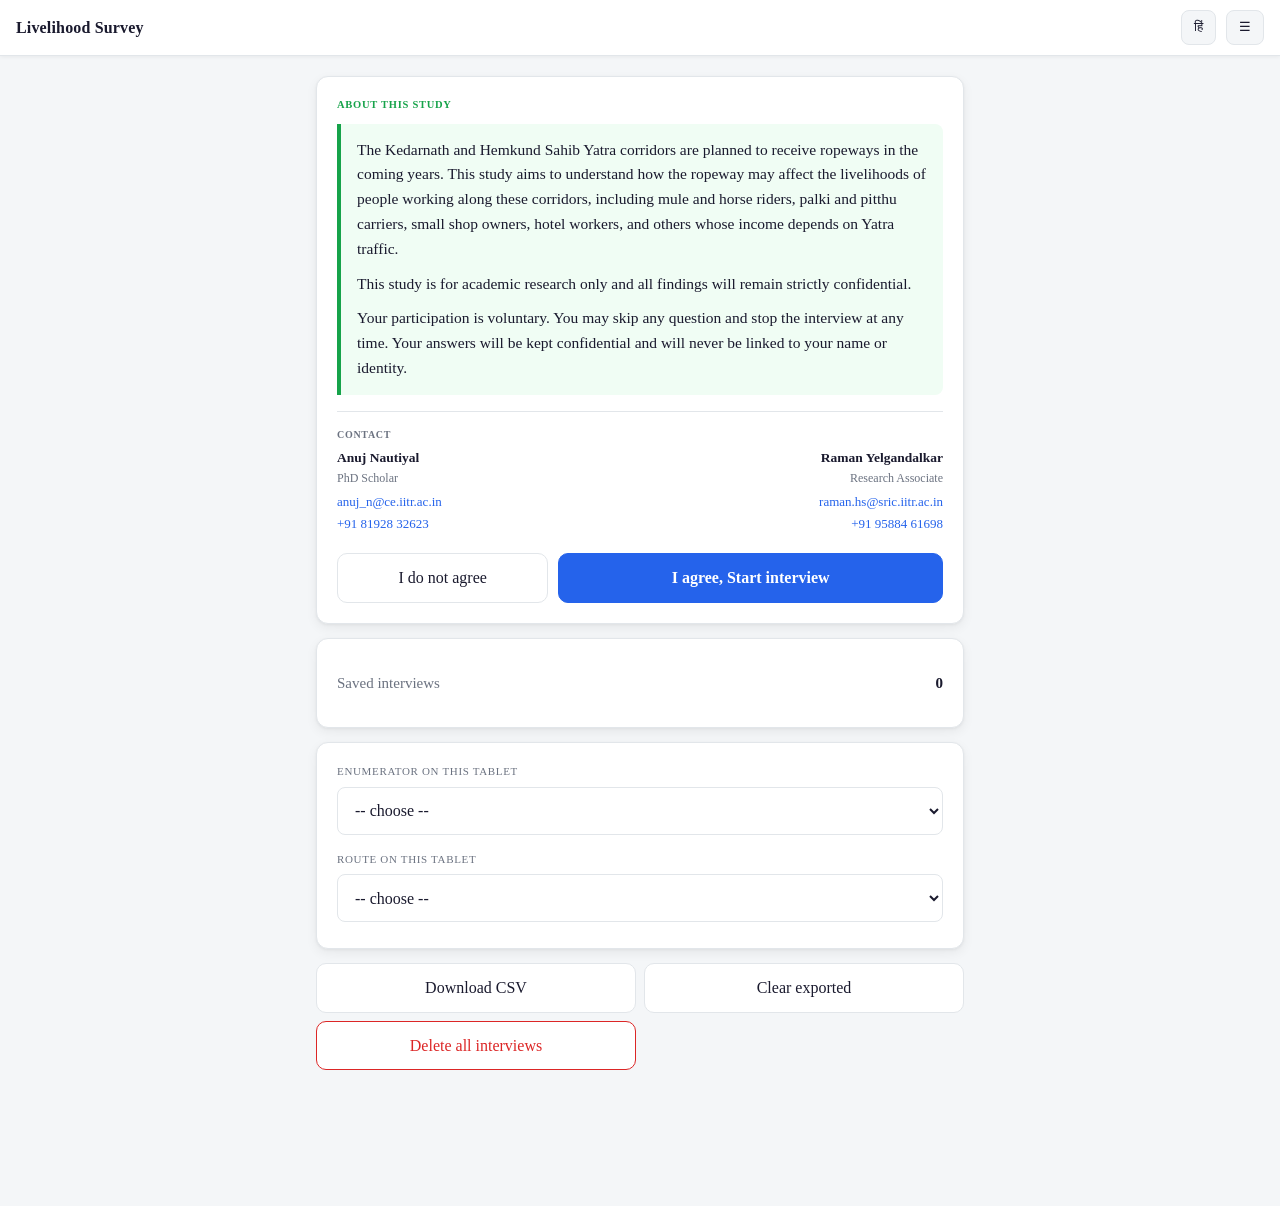
==== commit 0fbe3867: "Reconnect the form to the sheet, and regenerate the four stale deliverables THE FORM WAS NOT CONNECT" ====
--- a/index.html
+++ b/index.html
@@ -35,7 +35,7 @@
   <button id="next" class="p"><span data-t="next">Next</span> →</button>
 </footer>
 <script>
-const CFG = {"q":[{"n":"enum_id","m":"P","t":"hidden","en":"Set automatically from the device ID.","hi":"सर्वेक्षक कौन है?","opt":true},{"n":"site","m":"P","t":"hidden","en":"Set automatically from the device route setting.","hi":"यह बातचीत किस मार्ग पर हो रही है?","opt":true},{"n":"form_build","m":"P","t":"hidden","en":"Recorded automatically.","hi":"Recorded automatically.","opt":true},{"n":"consent","m":"P","t":"hidden","en":"Recorded from the landing screen's consent buttons.","hi":"क्या आप इसमें शामिल होना चाहते हैं?","opt":true},{"n":"obs_environment","m":"P","t":"hidden","en":"Pick what was happening at the time. Do not ask the person.","hi":"उस समय क्या हालात थे? (सामने वाले से न पूछें, बस देखकर भरें)","opt":true,"rel":"V('consent') == 0"},{"n":"age","m":"A","t":"dec","en":"How old are you? (completed years)","hi":"आपकी उम्र कितनी है? (पूरे साल)","opt":false,"con":"x >= 10 && x <= 90","cmsg_en":"Age must be between 10 and 90.","cmsg_hi":"उम्र 10 से 90 के बीच होनी चाहिए।"},{"n":"female","m":"A","t":"one","en":"Record sex; ask if unsure: are you male or female?","hi":"आप पुरुष हैं या महिला?","opt":false,"c":[[0,"Male","पुरुष"],[1,"Female","महिला"]]},{"n":"hoh_relation","m":"A","t":"one","en":"Who is the head of your household — is it you, or someone else? If someone else, how are they related to you?","hi":"आपके घर का मुखिया कौन है — आप खुद, या कोई और? अगर कोई और है, तो वे आपके क्या लगते हैं?","opt":false,"c":[[1,"Self (respondent is the head)","मैं खुद मुखिया हूँ"],[2,"Husband","पति"],[3,"Wife","पत्नी"],[4,"Father","पिता"],[5,"Mother","माता"],[6,"Son","बेटा"],[7,"Daughter","बेटी"],[8,"Brother","भाई"],[9,"Sister","बहन"],[10,"Other male relative","कोई और पुरुष रिश्तेदार"],[11,"Other female relative","कोई और महिला रिश्तेदार"],[12,"Other, non-relative (male)","रिश्तेदार नहीं, पुरुष"],[13,"Other, non-relative (female)","रिश्तेदार नहीं, महिला"]]},{"n":"native_language","m":"A","t":"one","en":"What is your native language, the language you first learned at home?","hi":"आपकी मातृभाषा कौन सी है — वह भाषा जो आपने घर में सबसे पहले सीखी?","opt":false,"c":[[1,"Garhwali","गढ़वाली"],[2,"Kumaoni","कुमाऊँनी"],[3,"Hindi","हिंदी"],[4,"Nepali","नेपाली"],[5,"Bhojpuri","भोजपुरी"],[6,"Assamese","असमिया"],[7,"Bengali","बांग्ला"],[8,"Bodo","बोडो"],[9,"Dogri","डोगरी"],[10,"Gujarati","गुजराती"],[11,"Kannada","कन्नड़"],[12,"Kashmiri","कश्मीरी"],[13,"Konkani","कोंकणी"],[14,"Maithili","मैथिली"],[15,"Malayalam","मलयालम"],[16,"Manipuri (Meitei)","मणिपुरी (मैतेई)"],[17,"Marathi","मराठी"],[18,"Odia","ओड़िया"],[19,"Punjabi","पंजाबी"],[20,"Sanskrit","संस्कृत"],[21,"Santali","संताली"],[22,"Sindhi","सिंधी"],[23,"Tamil","तमिल"],[24,"Telugu","तेलुगु"],[25,"Urdu","उर्दू"],[96,"Other Indian language","कोई और भारतीय भाषा"],[97,"Other / foreign language","कोई और / विदेशी भाषा"]],"dd":true},{"n":"native_language_other","m":"A","t":"text","en":"Which language is it? Write down exactly what they say.","hi":"वह कौन सी भाषा है? जैसा वे कहें वैसा ही लिख लीजिए।","opt":false,"rel":"V('native_language') == 96 || V('native_language') == 97"},{"n":"origin","m":"A","t":"one","en":"Where is your permanent home?","hi":"आपका पक्का घर कहाँ है?","opt":false,"c":[[1,"Local (same district)","यहीं का (इसी ज़िले का)"],[2,"Other Uttarakhand district","उत्तराखंड का दूसरा ज़िला"],[3,"Other Indian state","भारत का दूसरा राज्य"],[4,"Nepal","नेपाल"]]},{"n":"home_state","m":"A","t":"one","en":"Which state or union territory is your permanent home in?","hi":"वह घर किस राज्य में है? (अगर भारत से बाहर है तो वह बताइए।)","opt":false,"c":[[1,"Andhra Pradesh","आंध्र प्रदेश"],[2,"Arunachal Pradesh","अरुणाचल प्रदेश"],[3,"Assam","असम"],[4,"Bihar","बिहार"],[5,"Chhattisgarh","छत्तीसगढ़"],[6,"Goa","गोवा"],[7,"Gujarat","गुजरात"],[8,"Haryana","हरियाणा"],[9,"Himachal Pradesh","हिमाचल प्रदेश"],[10,"Jharkhand","झारखंड"],[11,"Karnataka","कर्नाटक"],[12,"Kerala","केरल"],[13,"Madhya Pradesh","मध्य प्रदेश"],[14,"Maharashtra","महाराष्ट्र"],[15,"Manipur","मणिपुर"],[16,"Meghalaya","मेघालय"],[17,"Mizoram","मिज़ोरम"],[18,"Nagaland","नागालैंड"],[19,"Odisha","ओडिशा"],[20,"Punjab","पंजाब"],[21,"Rajasthan","राजस्थान"],[22,"Sikkim","सिक्किम"],[23,"Tamil Nadu","तमिलनाडु"],[24,"Telangana","तेलंगाना"],[25,"Tripura","त्रिपुरा"],[26,"Uttar Pradesh","उत्तर प्रदेश"],[28,"West Bengal","पश्चिम बंगाल"],[29,"Andaman and Nicobar Islands","अंडमान और निकोबार द्वीप समूह"],[30,"Chandigarh","चंडीगढ़"],[31,"Dadra and Nagar Haveli and Daman and Diu","दादरा और नगर हवेली तथा दमन और दीव"],[32,"Delhi","दिल्ली"],[33,"Jammu and Kashmir","जम्मू और कश्मीर"],[34,"Ladakh","लद्दाख"],[35,"Lakshadweep","लक्षद्वीप"],[36,"Puducherry","पुदुच्चेरी"]],"dd":true,"rel":"V('origin') == 3"},{"n":"home_rural_urban","m":"A","t":"one","en":"Is that home in a village, or in a town or city?","hi":"वह घर गाँव में है, या क़स्बे या शहर में?","opt":false,"c":[[1,"Village (rural)","गाँव में"],[2,"Town or city (urban)","शहर या क़स्बे में"]]},{"n":"marital_status","m":"A","t":"one","en":"Are you currently married, never married, or widowed/divorced/separated?","hi":"क्या आपकी शादी हुई है, नहीं हुई है, या आप विधवा/विधुर या अलग हैं?","opt":false,"c":[[1,"Currently married","शादीशुदा"],[2,"Never married","शादी नहीं हुई"],[3,"Widowed/divorced/separated","विधवा/विधुर या अलग"]]},{"n":"knows_years_schooling","m":"A","t":"one","en":"Do you know exactly how many years of schooling you completed, counting from class 1?","hi":"क्या आपको ठीक-ठीक याद है कि आपने कितने साल पढ़ाई की, कक्षा 1 से गिनकर?","opt":false,"hn":"A level is NOT a No. If they answer '8th', '12th pass', 'ITI', 'BA', 'MA' — code YES and convert it on the next screen. Code No only if they cannot say how far they went at all.","hnh":"क्लास या डिग्री बताना 'नहीं' नहीं है। अगर वे '8वीं', '12वीं पास', 'आईटीआई', 'बीए', 'एमए' बताएँ — हाँ लगाइए और अगली स्क्रीन पर साल गिनकर भरिए। 'नहीं' सिर्फ़ तब, जब वे यह बता ही न सकें कि कहाँ तक पढ़े हैं।","c":[[0,"No","नहीं"],[1,"Yes","हाँ"]]},{"n":"years_schooling","m":"A","t":"int","en":"How many years of schooling did you complete in total? (0 if none)","hi":"आपने कुल कितने साल पढ़ाई की? (अगर बिल्कुल नहीं पढ़े तो 0)","opt":false,"hn":"Enter a NUMBER counted from class 1, never a level. Class 1 to 12 = that class number. ITI or diploma after 10th = 12. Bachelors = 15, or 16 if the course ran four years — ASK how long it ran. Masters = 17, or 18 after a four-year bachelors. If they dropped out part way through a year, count the completed years only.","hnh":"क्लास 1 से गिनकर संख्या भरिए, क्लास का नाम नहीं। क्लास 1 से 12 = वही संख्या। 10वीं के बाद आईटीआई या डिप्लोमा = 12। बीए/बीकॉम/बीएससी = 15, और चार साल का कोर्स हो तो 16 — कोर्स कितने साल का था, यह पूछिए। एमए/एमकॉम = 17, चार साल की डिग्री के बाद 18। साल बीच में छूटा हो तो पूरे किए साल ही गिनिए।","rel":"V('knows_years_schooling') == 1","con":"x >= 0 && x <= NUM('age') - 4","cmsg_en":"Years of schooling cannot be more than the respondent's age allows.","cmsg_hi":"Years of schooling cannot be more than the respondent's age allows."},{"n":"education_level_cat","m":"A","t":"one","en":"Which is closest: no formal education; some schooling but did not finish primary; finished primary but not secondary; or finished secondary or higher?","hi":"इनमें से कौन सा सबसे नज़दीक है: बिल्कुल नहीं पढ़े; थोड़ा पढ़े पर प्राइमरी पूरी नहीं की; प्राइमरी पूरी की पर दसवीं नहीं; या दसवीं या उससे ज़्यादा?","opt":false,"c":[[1,"No formal education","बिल्कुल नहीं पढ़े"],[2,"Some schooling, did not complete primary","थोड़ा पढ़े, प्राइमरी पूरी नहीं"],[3,"Completed primary but not secondary","प्राइमरी पूरी, दसवीं नहीं"],[4,"Completed secondary or higher","दसवीं या उससे ज़्यादा"],[98,"Prefer not to say","बताना नहीं चाहते"]],"rel":"V('knows_years_schooling') == 0"},{"n":"training_received","m":"A","t":"one","en":"Apart from school and college, have you ever completed any training course or apprenticeship?","hi":"स्कूल और कॉलेज की पढ़ाई छोड़कर, क्या आपने कभी कोई ट्रेनिंग या सीखने का कोर्स पूरा किया है?","opt":false,"c":[[0,"No","नहीं"],[1,"Yes","हाँ"]]},{"n":"hhsize","m":"A","t":"int","en":"How many members live in your household, including you?","hi":"आपके घर में आपको मिलाकर कुल कितने लोग रहते हैं?","opt":false,"con":"x >= 1 && x <= 30","cmsg_en":"Household size must be between 1 and 30.","cmsg_hi":"घर के लोग 1 से 30 के बीच होने चाहिए।"},{"n":"any_member_6yr_schooling","m":"A","t":"one","en":"Counting everyone in your household aged 10 or above, has at least one of them finished six years of schooling or more?","hi":"आपके घर में 10 साल या उससे बड़े सभी लोगों में से, क्या कम से कम एक ने छह साल या उससे ज़्यादा पढ़ाई पूरी की है?","opt":false,"hn":"The respondent is himself a household member. If HE has six years or more the answer is Yes — do not send him looking for someone else. The screen is skipped automatically wherever his own answer already settles it.","hnh":"ख़ुद उत्तरदाता भी घर का सदस्य है। अगर उन्हीं के 6 साल या उससे ज़्यादा हैं तो जवाब हाँ है — किसी और का हिसाब न लगवाइए। जहाँ उनका अपना जवाब ही यह तय कर देता है, वहाँ यह स्क्रीन अपने आप छूट जाती है।","c":[[0,"No","नहीं"],[1,"Yes","हाँ"]],"rel":"V('knows_years_schooling') == 1 && V('years_schooling') < 6 || V('knows_years_schooling') == 0 && V('education_level_cat') != 4"},{"n":"n_children_u6","m":"A","t":"int","en":"How many of them are children under 6 years old?","hi":"इनमें 6 साल से छोटे बच्चे कितने हैं?","opt":false,"con":"x >= 0 && x <= NUM('hhsize') - 1","cmsg_en":"Cannot be more than the household size minus the respondent.","cmsg_hi":"घर के लोगों में से आपको छोड़कर, उससे ज़्यादा नहीं हो सकता।"},{"n":"n_children_6_14","m":"A","t":"int","en":"And how many are aged 6 to 14?","hi":"और 6 से 14 साल के कितने हैं?","opt":false,"con":"x >= 0 && x + NUM('n_children_u6') <= NUM('hhsize') - 1","cmsg_en":"The two groups of children together cannot exceed the household size minus the respondent.","cmsg_hi":"दोनों मिलाकर, घर के लोगों में से आपको छोड़कर, उससे ज़्यादा नहीं हो सकते।"},{"n":"n_children_in_school","m":"A","t":"int","en":"How many of these children go to school now?","hi":"इनमें से कितने बच्चे अभी स्कूल जाते हैं?","opt":false,"con":"x >= 0 && x <= NUM('n_children_6_14')","cmsg_en":"Cannot be more than the number of children aged 6 to 14.","cmsg_hi":"6 से 14 साल के बच्चों से ज़्यादा नहीं हो सकता।"},{"n":"n_earners","m":"A","t":"int","en":"How many of them, including you, earn money?","hi":"इनमें से कितने लोग, आपको मिलाकर, पैसा कमाते हैं?","opt":false,"con":"x >= 1 && x <= NUM('hhsize')","cmsg_en":"Cannot be more than the number of people in the household.","cmsg_hi":"घर के लोगों की संख्या से ज़्यादा नहीं हो सकता।"},{"n":"main_income_earner","m":"A","t":"one","en":"Among those who earn money, are you the main income earner in your household?","hi":"जो लोग कमाते हैं, उनमें सबसे ज़्यादा कमाने वाले आप ही हैं?","opt":false,"c":[[0,"No","नहीं"],[1,"Yes","हाँ"]],"rel":"V('n_earners') > 1"},{"n":"occupation","m":"B","t":"one","en":"What is your main work during the Yatra season? Ask what they do and code the closest group; do not read the list aloud unless needed.","hi":"यात्रा के मौसम में आपका मुख्य काम क्या है?","opt":false,"c":[[1,"Pony/mule worker (works the animals, does not own them)","घोड़े/खच्चर वाला (जानवर चलाते हैं, मालिक नहीं)"],[2,"Pony/mule owner (owns the animals)","घोड़े/खच्चर का मालिक"],[3,"Porter (carries on own back/shoulders - goods, luggage, or a person in a kandi)","पोर्टर/कुली (अपनी पीठ या कंधे पर — सामान या कंडी में कोई व्यक्ति)"],[4,"Palki / dandi bearer (carries a person on a palanquin, as part of a team)","पालकी / डंडी वाला (पालकी पर व्यक्ति, कई लोग मिलकर)"],[5,"Dhaba, tea stall or food stall WORKER (prepared food or tea)","ढाबा, चाय या खाने की दुकान में काम (बना हुआ खाना या चाय)"],[6,"Dhaba, tea stall or food stall OWNER (prepared food or tea)","ढाबा, चाय या खाने की दुकान का मालिक"],[7,"Shop WORKER (goods: prasad, puja items, clothes, general store)","दुकान में काम (सामान: प्रसाद, पूजा का सामान, कपड़े, परचून)"],[8,"Shop OWNER (goods, not prepared food)","दुकान का मालिक (सामान, बना हुआ खाना नहीं)"],[9,"Hotel / lodge WORKER","होटल / लॉज में काम"],[10,"Hotel / lodge OWNER","होटल / लॉज का मालिक"],[11,"Driver (any motor vehicle)","ड्राइवर (कोई भी गाड़ी)"],[12,"Guide","गाइड"],[13,"Wage labourer (construction, loading, odd jobs)","दिहाड़ी मज़दूर (निर्माण, सामान चढ़ाना, फुटकर काम)"],[14,"Other","कोई और"]]},{"n":"occupation_detail","m":"B","t":"text","en":"In your own words, what exactly is your main work here? Write down what they say — what they actually do, and who for. Do not tick a box for this one.","hi":"अपने शब्दों में बताइए, यहाँ आपका मुख्य काम ठीक-ठीक क्या है? आप करते क्या हैं, और किसके लिए?","opt":false},{"n":"employment_type","m":"B","t":"one","en":"In this main work, are you: working on your own account without hired workers; running a business with hired workers; a regular monthly wage-earner; or a daily/casual wage-earner?","hi":"इस काम में आप क्या हैं: अपना काम खुद करते हैं और कोई नौकर नहीं रखते; अपना काम है और दूसरों को काम पर रखते हैं; महीने की पक्की तनख़्वाह पाते हैं; या दिहाड़ी पर काम करते हैं?","opt":false,"c":[[1,"Own-account (self-employed, no hired workers)","अपना काम, कोई नौकर नहीं"],[2,"Employer/business owner (self-employed)","मालिक, दूसरों को काम पर रखते हैं"],[3,"Regular wage or salary","महीने की पक्की तनख़्वाह"],[4,"Casual or daily wage labour","दिहाड़ी या रोज़ की मज़दूरी"],[5,"Unpaid family worker","घर के काम में बिना पैसे के हाथ बँटाते हैं"]]},{"n":"wage_employer","m":"B","t":"one","en":"Who employs you? A private company; a government or public body; a household (domestic work); a contractor or agent; or an individual employer?","hi":"आपको काम पर कौन रखता है? कोई निजी कंपनी; सरकारी या सार्वजनिक विभाग; कोई घर (घरेलू काम); ठेकेदार या एजेंट; या कोई व्यक्ति जो सीधे पैसे देता है?","opt":false,"hn":"ENUMERATOR: private company = a registered firm or hotel chain; government or public body = a government department, Yatra board, PWD or other public office; household = a family that hires them for domestic work; contractor or agent = a thekedar or agent who arranged and pays for the work; individual employer = one person who pays them directly, such as a shop or dhaba owner. If the respondent says 'the owner' or 'the boss' without more, ask who arranged the job. If they came through an agent (see the migration referral question), code 4. If unsure, code 97 and write the words in the notes.","hnh":"सर्वेक्षक के लिए: निजी कंपनी = रजिस्टर्ड फ़र्म या होटल; सरकारी = सरकारी विभाग, बोर्ड या सार्वजनिक दफ़्तर; घर = परिवार जो घरेलू काम कराता है; ठेकेदार या एजेंट = जिसने काम दिलाया और पैसे देता है; व्यक्ति = एक आदमी जो सीधे पैसे देता है, जैसे दुकान या ढाबे का मालिक। अगर सिर्फ़ 'मालिक' कहें तो पूछें काम किसने दिलाया। अगर एजेंट के ज़रिए आए हों तो 4 चुनें। पक्का न हो तो 97 चुनें और शब्द नोट में लिखें।","c":[[1,"Private company","निजी कंपनी"],[2,"Government or public body","सरकारी या सार्वजनिक विभाग"],[3,"A household (domestic work)","कोई घर (घरेलू काम)"],[4,"A contractor or agent","ठेकेदार या एजेंट"],[5,"An individual employer","कोई व्यक्ति जो सीधे पैसे देता है"],[97,"Don't know","पता नहीं"]],"rel":"V('employment_type') == 3 || V('employment_type') == 4"},{"n":"other_activity_types","m":"B","t":"multi","en":"Besides your main work, what other paid work do you do during the Yatra season? Check every one that applies; leave blank if there is none. Ask and code the closest group for each; do not read the list aloud unless needed.","hi":"वे कौन-कौन से काम हैं? जो-जो लागू हो, सब बताइए।","opt":true,"cfx":"occupation","hn":"ENUMERATOR: hauling luggage or goods on the back, shoulders or a head-load, for pilgrims or shops, is code 3 (porter). Carrying a person in a kandi is also code 3; carrying a person on a palanquin as part of a team is code 4. Hauling luggage or goods on a pony or mule is code 1 if the respondent works the animal for someone else, and code 2 if they own it.","hnh":"सर्वेक्षक के लिए: पीठ, कंधे या सिर पर सामान या लगेज ढोना (तीर्थयात्रियों या दुकानों के लिए) = कोड 3 (पोर्टर)। कंडी में इंसान ढोना भी कोड 3; पालकी या डंडी टीम में ढोना कोड 4। पोनी या खच्चर पर सामान ढोना: अगर किसी और का जानवर चलाते हैं तो कोड 1, अगर जानवर खुद का है तो कोड 2।","c":[[1,"Pony/mule worker (works the animals, does not own them)","घोड़े/खच्चर वाला (जानवर चलाते हैं, मालिक नहीं)"],[2,"Pony/mule owner (owns the animals)","घोड़े/खच्चर का मालिक"],[3,"Porter (carries on own back/shoulders - goods, luggage, or a person in a kandi)","पोर्टर/कुली (अपनी पीठ या कंधे पर — सामान या कंडी में कोई व्यक्ति)"],[4,"Palki / dandi bearer (carries a person on a palanquin, as part of a team)","पालकी / डंडी वाला (पालकी पर व्यक्ति, कई लोग मिलकर)"],[5,"Dhaba, tea stall or food stall WORKER (prepared food or tea)","ढाबा, चाय या खाने की दुकान में काम (बना हुआ खाना या चाय)"],[6,"Dhaba, tea stall or food stall OWNER (prepared food or tea)","ढाबा, चाय या खाने की दुकान का मालिक"],[7,"Shop WORKER (goods: prasad, puja items, clothes, general store)","दुकान में काम (सामान: प्रसाद, पूजा का सामान, कपड़े, परचून)"],[8,"Shop OWNER (goods, not prepared food)","दुकान का मालिक (सामान, बना हुआ खाना नहीं)"],[9,"Hotel / lodge WORKER","होटल / लॉज में काम"],[10,"Hotel / lodge OWNER","होटल / लॉज का मालिक"],[11,"Driver (any motor vehicle)","ड्राइवर (कोई भी गाड़ी)"],[12,"Guide","गाइड"],[13,"Wage labourer (construction, loading, odd jobs)","दिहाड़ी मज़दूर (निर्माण, सामान चढ़ाना, फुटकर काम)"],[14,"Other","कोई और"]]},{"n":"other_activity_income_pm","m":"B","t":"int","en":"Taking all of that other work together, about how much do you usually earn from it in a month? (Rs; leave blank if there is no other work)","hi":"वह सारा दूसरा काम मिलाकर, महीने में लगभग कितना कमा लेते हैं? (रुपये)","opt":true,"con":"x >= 0 && x <= 500000","cmsg_en":"Must be between Rs 0 and Rs 500000.","cmsg_hi":"यह रकम 0 से 500000 रुपये के बीच होनी चाहिए।"},{"n":"owns_shop_stall","m":"B","t":"one","en":"Does your household own a shop or stall that you use to earn?","hi":"क्या आपके घर की अपनी दुकान या खोखा है जिससे आप कमाते हैं?","opt":false,"c":[[0,"No","नहीं"],[1,"Yes","हाँ"]]},{"n":"employers_in_season","m":"B","t":"int","en":"During one Yatra season, how many different employers or businesses do you work in? (1 if you stay with the same one, or run the same one, all season)","hi":"एक यात्रा सीज़न में आप कितने अलग-अलग मालिकों के पास या कितने अलग-अलग कामों में काम करते हैं? (अगर पूरे सीज़न एक ही जगह रहते हैं या अपना एक ही काम चलाते हैं, तो 1 लिखें)","opt":false,"con":"x >= 1 && x <= 30","cmsg_en":"Must be between 1 and 30.","cmsg_hi":"1 से 30 के बीच होना चाहिए।"},{"n":"years_current_job","m":"B","t":"dec","en":"How many years have you been in this work? Write it as a decimal if needed, for example 1.5 for one year and six months, or 0.5 for six months.","hi":"अगर एक साल या ज़्यादा: आप इस काम में कितने साल से हैं? दशमलव में लिखें, जैसे डेढ़ साल के लिए 1.5।","opt":false,"hn":"ENUMERATOR: only if the person has been in this job one year or more. Write the number of years; use a decimal for part years (1.5 = one year and six months).","hnh":"अगर वे एक साल या उससे ज़्यादा से हैं तो साल लिखें। आधा या चौथाई साल हो तो दशमलव में लिखें (1.5 मतलब डेढ़ साल)।","con":"x >= 0 && x <= NUM('age') - 5","cmsg_en":"More years in this work than the respondent's age allows.","cmsg_hi":"उम्र के हिसाब से इतने साल नहीं हो सकते।"},{"n":"hours_day_yatra","m":"B","t":"int","en":"In the Yatra season, on a normal working day, how many hours do you work in total, across all your work?","hi":"यात्रा के मौसम में, आम दिन में आप कुल कितने घंटे काम करते हैं, सारे कामों को मिलाकर?","opt":false,"con":"x >= 1 && x <= 16","cmsg_en":"Hours a day must be between 1 and 16.","cmsg_hi":"दिन के घंटे 1 से 16 के बीच होने चाहिए।"},{"n":"days_week_yatra","m":"B","t":"int","en":"How many days a week do you usually work in the season?","hi":"सीज़न में आप हफ़्ते में कितने दिन काम करते हैं?","opt":false,"con":"x >= 1 && x <= 7","cmsg_en":"Days a week must be between 1 and 7.","cmsg_hi":"हफ़्ते के दिन 1 से 7 के बीच होने चाहिए।"},{"n":"prev_occ_change","m":"B","t":"one","en":"In the last ten years, did you change your main kind of work?","hi":"पिछले दस साल में, क्या आपने अपना मुख्य काम बदला?","opt":false,"c":[[0,"No","नहीं"],[1,"Yes","हाँ"]]},{"n":"prev_occ","m":"B","t":"text","en":"What was your previous main work? Write down exactly what they say, in their words — do not pick from a list.","hi":"इससे पहले आपका मुख्य काम क्या था?","opt":false,"rel":"V('prev_occ_change') == 1"},{"n":"target_occ","m":"B","t":"text","en":"Looking ahead a few years, what work would you like to be doing? Write down exactly what they say, in their words — do not pick from a list, and do not prompt with examples. If they want to carry on exactly as they are, write that.","hi":"अगर यह काम बिल्कुल बंद हो जाए, तो आप कौन सा काम करेंगे?","opt":false},{"n":"prev_occ_reason","m":"B","t":"one","en":"What was the main reason you changed?","hi":"काम बदलने की मुख्य वजह क्या थी?","opt":false,"c":[[1,"Better income","ज़्यादा कमाई"],[2,"Lost the previous work","पहला काम छूट गया"],[3,"Work ended with the season","मौसम के साथ काम ख़त्म हो गया"],[4,"Family reasons","घर की वजह से"],[5,"Health or injury","सेहत या चोट"],[6,"Other","कोई और वजह"]],"rel":"V('prev_occ_change') == 1"},{"n":"months_worked_yatra","m":"C","t":"int","en":"In the past year, how many months did you work here in the Yatra season? Count the months you spent getting ready for it as well.","hi":"पिछले साल में आपने यात्रा के सीज़न में यहाँ कितने महीने काम किया? सीज़न की तैयारी के महीने भी गिनें।","opt":false,"con":"x >= 0 && x <= 12","cmsg_en":"Must be between 0 and 12 months.","cmsg_hi":"0 से 12 महीने के बीच होना चाहिए।"},{"n":"months_no_paid_work","m":"C","t":"int","en":"And in the past year, how many months did you have no paid work at all?","hi":"और पिछले साल में कितने महीने आपके पास कोई कमाई वाला काम नहीं था?","opt":false,"con":"x >= 0 && x + NUM('months_worked_yatra') <= 12","cmsg_en":"The Yatra months and the months with no work cannot add up to more than 12.","cmsg_hi":"यात्रा के महीने और बिना काम के महीने मिलाकर 12 से ज़्यादा नहीं हो सकते।"},{"n":"offseason_activity","m":"C","t":"one","en":"In the remaining months — not the Yatra season, and not the months with no work — what was your main work? Code the closest one.","hi":"बाकी महीनों में — जो यात्रा के सीज़न के नहीं थे और जिनमें काम भी था — आपका मुख्य काम क्या था? सबसे नज़दीकी चुनें।","opt":true,"c":[[2,"Farming (crops)","खेती (फ़सल)"],[3,"Livestock (animals)","पशुपालन (जानवर)"],[4,"Casual or daily wage labour","दिहाड़ी या रोज़ की मज़दूरी"],[5,"Construction work","निर्माण का काम"],[6,"Own small shop, stall or trade","अपनी छोटी दुकान, ठेला या धंधा"],[7,"Salaried job","तनख़्वाह वाली नौकरी"],[96,"Some other work","कोई और काम"],[0,"There were no such months","ऐसे कोई महीने नहीं थे"]]},{"n":"income_annual_total","m":"C","t":"int","en":"Thinking of the whole past year, about how much did you earn in total from all your work, after costs? (Rs)","hi":"पूरे पिछले साल को मिलाकर, सारे काम से ख़र्चा निकालकर आपने कुल कितना कमाया? (रुपये)","opt":true,"con":"x >= 1000 && x <= 10000000","cmsg_en":"Must be between Rs 1,000 and Rs 1 crore for the whole year. If they gave a monthly figure, multiply it.","cmsg_hi":"पूरे साल के लिए यह 1,000 से 1,00,00,000 रुपये के बीच होना चाहिए। अगर उन्होंने महीने का बताया है तो उसे गुणा करें।"},{"n":"pct_income_yatra","m":"C","t":"int","en":"Out of every 100 rupees of that, how many came from your Yatra work? (The rest is counted as coming from your other work.)","hi":"पूरे साल में आपने जो 100 रुपये कमाए, उनमें से कितने यात्रा के काम से आए? (बाकी दूसरे काम का माना जाएगा।)","opt":true,"rel":"V('income_annual_total') > 0","con":"x >= 0 && x <= 100","cmsg_en":"Must be between 0 and 100 out of every 100 rupees.","cmsg_hi":"हर 100 रुपये में से 0 से 100 के बीच होना चाहिए।"},{"n":"earnings_range","m":"C","t":"one","en":"Which range is closest to what you usually earn in a month from work? Under Rs 5,000; Rs 5,000 to 10,000; Rs 10,000 to 20,000; Rs 20,000 or more; or don't know?","hi":"आपकी एक महीने की कमाई लगभग किस दायरे में है? 5,000 रुपये से कम; 5,000 से 10,000; 10,000 से 20,000; 20,000 या उससे ज़्यादा; या पता नहीं?","opt":true,"c":[[1,"Under Rs 5,000","5,000 रुपये से कम"],[2,"Rs 5,000 to 10,000","5,000 से 10,000"],[3,"Rs 10,000 to 20,000","10,000 से 20,000"],[4,"Rs 20,000 or more","20,000 या ज़्यादा"],[97,"Don't know","पता नहीं"]],"rel":"!(V('income_annual_total') > 0)"},{"n":"hours_day_offseason","m":"C","t":"int","en":"In the months when the Yatra is closed and you are doing other work, on a normal working day, how many hours do you work in total?","hi":"जिन महीनों में यात्रा बंद रहती है और आप कोई दूसरा काम करते हैं, उनमें आम दिन में आप कुल कितने घंटे काम करते हैं?","opt":false,"rel":"12 - V('months_worked_yatra') - V('months_no_paid_work') > 0","con":"x >= 1 && x <= 16","cmsg_en":"Hours a day must be between 1 and 16.","cmsg_hi":"दिन के घंटे 1 से 16 के बीच होने चाहिए।"},{"n":"days_week_offseason","m":"C","t":"int","en":"In those months, how many days a week do you usually work?","hi":"उन महीनों में आप हफ़्ते में कितने दिन काम करते हैं?","opt":false,"rel":"12 - V('months_worked_yatra') - V('months_no_paid_work') > 0","con":"x >= 1 && x <= 7","cmsg_en":"Days a week must be between 1 and 7.","cmsg_hi":"हफ़्ते के दिन 1 से 7 के बीच होने चाहिए।"},{"n":"resp_returns_at_closure","m":"D","t":"one","en":"When the Yatra closes for the season, do YOU go to your home place?","hi":"जब यात्रा का मौसम ख़त्म हो जाता है, तो क्या आप अपने घर चले जाते हैं?","opt":false,"c":[[0,"No","नहीं"],[1,"Yes","हाँ"]]},{"n":"hh_at_home_place","m":"D","t":"one","en":"For most of the year, do the rest of your household live in your home village or town?","hi":"साल के ज़्यादातर समय, क्या आपके घर के बाक़ी लोग आपके गाँव या शहर में ही रहते हैं?","opt":false,"c":[[0,"No","नहीं"],[1,"Yes","हाँ"]]},{"n":"remit_differs_by_season","m":"D","t":"one","en":"Is the money you send home different in the Yatra season from when the Yatra is closed?","hi":"यात्रा के सीज़न में आप घर जो पैसा भेजते हैं, वह यात्रा बंद रहने के महीनों से अलग होता है?","opt":false,"c":[[0,"No","नहीं"],[1,"Yes","हाँ"]]},{"n":"remit_out_yatra_pm","m":"D","t":"int","en":"In a normal month during the Yatra season, how much money do you usually send to family or others living elsewhere? (Rs, 0 if none)","hi":"यात्रा के मौसम के आम महीने में, आप घर या कहीं और रहने वालों को कितना पैसा भेजते हैं? (रुपये, न भेजते हों तो 0)","opt":false,"con":"x >= 0 && x <= 300000","cmsg_en":"Must be between Rs 0 and Rs 300000.","cmsg_hi":"यह रकम 0 से 300000 रुपये के बीच होनी चाहिए।"},{"n":"remit_out_offseason_pm","m":"D","t":"int","en":"In a normal month when the Yatra is closed, how much do you usually send? (Rs, 0 if none)","hi":"जब यात्रा बंद रहती है, उस आम महीने में कितना भेजते हैं? (रुपये, न भेजते हों तो 0)","opt":false,"rel":"V('remit_differs_by_season') == 1","con":"x >= 0 && x <= 300000","cmsg_en":"Must be between Rs 0 and Rs 300000.","cmsg_hi":"यह रकम 0 से 300000 रुपये के बीच होनी चाहिए।"},{"n":"remit_mode","m":"D","t":"one","en":"How do you usually send it?","hi":"आप पैसा आम तौर पर कैसे भेजते हैं?","opt":false,"c":[[1,"From my own phone (UPI or net banking)","अपने फ़ोन से (UPI या नेट बैंकिंग)"],[2,"In person at a bank branch or bank mitra / CSP","ख़ुद जाकर बैंक शाखा या बैंक मित्र / CSP पर"],[3,"Money order or post office","मनीऑर्डर या डाकघर से"],[4,"Sent with someone going home","घर जा रहे किसी के हाथ"],[5,"Carried it myself","ख़ुद लेकर गए"],[6,"Through an agent or middleman","किसी एजेंट या बिचौलिए के ज़रिए"],[7,"Other","कोई और तरीक़ा"]],"rel":"V('remit_out_yatra_pm') > 0 || V('remit_out_offseason_pm') > 0"},{"n":"remit_in_yatra_pm","m":"D","t":"int","en":"In a normal month during the Yatra season, how much money do you usually receive from family or others? (Rs, 0 if none)","hi":"यात्रा के मौसम के आम महीने में, घरवालों या किसी और से आपको कितना पैसा मिलता है? (रुपये, न मिलता हो तो 0)","opt":false,"con":"x >= 0 && x <= 300000","cmsg_en":"Must be between Rs 0 and Rs 300000.","cmsg_hi":"यह रकम 0 से 300000 रुपये के बीच होनी चाहिए।"},{"n":"remit_in_offseason_pm","m":"D","t":"int","en":"In a normal month when the Yatra is closed, how much do you usually receive? (Rs, 0 if none)","hi":"जब यात्रा बंद रहती है, उस आम महीने में कितना मिलता है? (रुपये, न मिलता हो तो 0)","opt":false,"rel":"V('remit_differs_by_season') == 1","con":"x >= 0 && x <= 300000","cmsg_en":"Must be between Rs 0 and Rs 300000.","cmsg_hi":"यह रकम 0 से 300000 रुपये के बीच होनी चाहिए।"},{"n":"n_hh_same_business","m":"D","t":"int","en":"How many people from your household work in the same business or establishment as you, counting yourself?","hi":"आपके घर के कितने लोग आपके साथ उसी काम या उसी दुकान/धंधे में काम करते हैं, आपको भी गिनकर?","opt":false,"con":"x >= 0 && x <= NUM('hhsize')","cmsg_en":"Cannot be more than the number of people in the household.","cmsg_hi":"घर के लोगों की संख्या से ज़्यादा नहीं हो सकता।"},{"n":"years_coming_here","m":"D","t":"int","en":"How many years have you been coming here for the Yatra season?","hi":"आप कितने सालों से यात्रा के मौसम में यहाँ आ रहे हैं?","opt":false,"rel":"V('resp_returns_at_closure') == 1","con":"x >= 0 && x <= NUM('age') - 5","cmsg_en":"More years coming here than the respondent's age allows.","cmsg_hi":"उम्र के हिसाब से इतने साल नहीं हो सकते।"},{"n":"came_here_reason","m":"D","t":"one","en":"What was the main reason you first came here to work?","hi":"आप सबसे पहले यहाँ काम करने किस मुख्य वजह से आए थे?","opt":false,"c":[[1,"No work at home","घर पर काम नहीं था"],[2,"Pay is better here","यहाँ मज़दूरी बेहतर है"],[3,"Family or people from my village were already here","घरवाले या गाँव के लोग पहले से यहाँ थे"],[4,"Land at home is too little to live on","घर पर ज़मीन इतनी कम है कि गुज़ारा नहीं होता"],[5,"Debt to repay","क़र्ज़ चुकाना था"],[6,"A contractor or agent brought me","कोई ठेकेदार या एजेंट लेकर आया"],[7,"Married into / moved with family","शादी होकर / परिवार के साथ आए"],[8,"Some other reason","कोई और वजह"]],"rel":"V('origin') != 1"},{"n":"came_here_reason_other","m":"D","t":"text","en":"What was that reason? Write down what they say.","hi":"वह वजह क्या थी? जो वे कहें वही लिख लें।","opt":true,"rel":"V('came_here_reason') == 8"},{"n":"worked_away_in_closure","m":"D","t":"one","en":"Last year, in the months when the Yatra was closed, did you work away from your home place?","hi":"पिछले साल, जिन महीनों में यात्रा बंद थी, क्या आपने अपने घर वाली जगह से बाहर जाकर काम किया?","opt":false,"c":[[0,"No","नहीं"],[1,"Yes","हाँ"]]},{"n":"closure_work_detail","m":"D","t":"text","en":"Where did you go, and what work did you do there? Write what they say.","hi":"कहाँ गए थे, और वहाँ क्या काम किया? जैसा वे बताएँ वैसा लिख लीजिए।","opt":true,"rel":"V('worked_away_in_closure') == 1"},{"n":"would_move_for_work","m":"D","t":"one","en":"If this work here ended, would you go away from your home place to look for work in the coming year?","hi":"अगर यहाँ का यह काम बंद हो जाए, तो क्या आप आने वाले साल में काम ढूँढने अपने घर से बाहर जाएँगे?","opt":false,"c":[[0,"No","नहीं"],[1,"Yes","हाँ"],[97,"Don't know","पता नहीं"]]},{"n":"migration_referral","m":"D","t":"one","en":"Who mainly helped you get this work, or arranged it for you?","hi":"यहाँ आने या यह काम पकड़ने में मुख्य रूप से किसने मदद की या रास्ता दिखाया: यहाँ पहले से रह रहा कोई घरवाला; कोई दोस्त या जान-पहचान वाला; कोई ठेकेदार या एजेंट; कोई नेता या समाज का बड़ा आदमी; कोई नहीं, आपने खुद ढूँढा; मालिक ने सीधे बुलाया; या कोई और?","opt":false,"c":[[1,"A family member already working here","यहाँ पहले से काम कर रहा घरवाला"],[2,"A friend or someone from the village","दोस्त या गाँव का कोई आदमी"],[3,"A thekedar or contractor I now work for","ठेकेदार जिसके लिए मैं अब काम करता हूँ"],[4,"An agent or middleman who placed me (usually for a fee)","एजेंट या बिचौलिया जिसने लगवाया (आम तौर पर पैसे लेकर)"],[5,"No one; I found it myself","कोई नहीं, ख़ुद ढूँढा"],[6,"The employer called me directly","मालिक ने सीधे बुलाया"],[7,"Someone else","कोई और"]]},{"n":"migration_referral_other","m":"D","t":"text","en":"Who was it? Write what they say.","hi":"वे कौन थे? जैसा वे बताएँ वैसा लिख लीजिए।","opt":true,"rel":"V('migration_referral') == 7"},{"n":"spend_differs_by_season","m":"E","t":"one","en":"Leaving aside money you send home — is what your household spends in a normal month during the Yatra season different from what it spends when the Yatra is closed?","hi":"घर भेजे जाने वाले पैसे को छोड़कर — यात्रा के मौसम में आपके घर का महीने का ख़र्च, और जब यात्रा बंद रहती है तब का ख़र्च, क्या अलग-अलग होता है?","opt":false,"c":[[0,"No","नहीं"],[1,"Yes","हाँ"]]},{"n":"cons_staples_yatra_pm","m":"E","t":"int","en":"In a normal month during the Yatra season, how much does your household spend on cereals (rice, wheat, other grains), pulses, sugar and salt, bought or from your own stock? (Rs)","hi":"यात्रा के मौसम के आम महीने में, आप (और जो यहाँ आपके साथ रहते हैं) अनाज (चावल, गेहूँ, दूसरा अनाज), दाल, चीनी और नमक पर, ख़रीदा हुआ या अपने घर का कितना ख़र्च करते हैं? (रुपये)","opt":false,"con":"x >= 200 && x <= 60000","cmsg_en":"Must be between Rs 200 and Rs 60000 a month. Cereals, pulses, sugar and salt for a whole month. Check the figure.","cmsg_hi":"यह रकम महीने के 200 से 60000 रुपये के बीच होनी चाहिए। आँकड़ा जाँच लें।"},{"n":"cons_staples_offseason_pm","m":"E","t":"int","en":"In a normal month when the Yatra is closed, how much does your household spend on cereals (rice, wheat, other grains), pulses, sugar and salt, bought or from your own stock? (Rs)","hi":"जब यात्रा बंद रहती है, उस आम महीने में आपका घर अनाज (चावल, गेहूँ, दूसरा अनाज), दाल, चीनी और नमक पर, ख़रीदा हुआ या अपने घर का कितना ख़र्च करता है? (रुपये)","opt":false,"rel":"V('spend_differs_by_season') == 1","con":"x >= 200 && x <= 60000","cmsg_en":"Must be between Rs 200 and Rs 60000 a month. Cereals, pulses, sugar and salt for a whole month. Check the figure.","cmsg_hi":"यह रकम महीने के 200 से 60000 रुपये के बीच होनी चाहिए। आँकड़ा जाँच लें।"},{"n":"cons_perishables_yatra_pm","m":"E","t":"int","en":"In a normal month during the Yatra season, how much does your household spend on milk and milk products, vegetables, fruit, egg/fish/meat, cooking oil, spices, and tea or coffee, bought or from your own stock? (Rs)","hi":"यात्रा के मौसम के आम महीने में, आप (और जो यहाँ आपके साथ रहते हैं) दूध और दूध की चीज़ें, सब्ज़ी, फल, अंडा/मछली/मांस, तेल, मसाले, और चाय पर कितना ख़र्च करते हैं? (रुपये)","opt":false,"con":"x >= 100 && x <= 60000","cmsg_en":"Must be between Rs 100 and Rs 60000 a month. Milk, vegetables, fruit, egg or meat, oil and spices for a whole month. Check the figure.","cmsg_hi":"यह रकम महीने के 100 से 60000 रुपये के बीच होनी चाहिए। आँकड़ा जाँच लें।"},{"n":"cons_perishables_offseason_pm","m":"E","t":"int","en":"In a normal month when the Yatra is closed, how much does your household spend on milk and milk products, vegetables, fruit, egg/fish/meat, cooking oil, spices, and tea or coffee, bought or from your own stock? (Rs)","hi":"जब यात्रा बंद रहती है, उस आम महीने में आपका घर दूध और दूध की चीज़ें, सब्ज़ी, फल, अंडा/मछली/मांस, तेल, मसाले, और चाय पर कितना ख़र्च करता है? (रुपये)","opt":false,"rel":"V('spend_differs_by_season') == 1","con":"x >= 100 && x <= 60000","cmsg_en":"Must be between Rs 100 and Rs 60000 a month. Milk, vegetables, fruit, egg or meat, oil and spices for a whole month. Check the figure.","cmsg_hi":"यह रकम महीने के 100 से 60000 रुपये के बीच होनी चाहिए। आँकड़ा जाँच लें।"},{"n":"cons_food_own_yatra_pm","m":"E","t":"int","en":"If your household had not grown, raised or been given any of your food, about how much would it have cost to buy in a normal month during the Yatra season? (Rs, 0 if you buy everything)","hi":"अगर आप (और जो यहाँ आपके साथ रहते हैं) अपना खाना ख़ुद न उगाते, न पालते और न किसी से मिलता, तो यात्रा के मौसम के आम महीने में उसे ख़रीदने में लगभग कितना लगता? (रुपये, सब ख़रीदते हों तो 0)","opt":false,"con":"x >= 0 && x <= 60000","cmsg_en":"Must be between Rs 0 and Rs 60000 a month. Check the figure.","cmsg_hi":"यह रकम महीने के 0 से 60000 रुपये के बीच होनी चाहिए। आँकड़ा जाँच लें।"},{"n":"cons_food_own_offseason_pm","m":"E","t":"int","en":"If your household had not grown, raised or been given any of your food, about how much would it have cost to buy in a normal month when the Yatra is closed? (Rs, 0 if you buy everything)","hi":"अगर आपका घर अपना खाना ख़ुद न उगाता, न पालता और न किसी से मिलता, तो जब यात्रा बंद रहती है उस आम महीने में उसे ख़रीदने में लगभग कितना लगता? (रुपये, सब ख़रीदते हों तो 0)","opt":false,"rel":"V('spend_differs_by_season') == 1","con":"x >= 0 && x <= 60000","cmsg_en":"Must be between Rs 0 and Rs 60000 a month. Check the figure.","cmsg_hi":"यह रकम महीने के 0 से 60000 रुपये के बीच होनी चाहिए। आँकड़ा जाँच लें।"},{"n":"cons_food_out_yatra_pm","m":"E","t":"int","en":"In a normal month during the Yatra season, how much does your household spend on meals, tea and snacks eaten outside the home, including any an employer gave free, at their market value? (Rs)","hi":"यात्रा के मौसम के आम महीने में, आप (और जो यहाँ आपके साथ रहते हैं) बाहर खाए गए खाने, चाय और नाश्ते पर, मालिक ने मुफ़्त दिया हो तो उसकी क़ीमत मिलाकर कितना ख़र्च करते हैं? (रुपये)","opt":false,"con":"x >= 0 && x <= 60000","cmsg_en":"Must be between Rs 0 and Rs 60000 a month. Check the figure.","cmsg_hi":"यह रकम महीने के 0 से 60000 रुपये के बीच होनी चाहिए। आँकड़ा जाँच लें।"},{"n":"cons_food_out_offseason_pm","m":"E","t":"int","en":"In a normal month when the Yatra is closed, how much does your household spend on meals, tea and snacks eaten outside the home, including any an employer gave free, at their market value? (Rs)","hi":"जब यात्रा बंद रहती है, उस आम महीने में आपका घर बाहर खाए गए खाने, चाय और नाश्ते पर, मालिक ने मुफ़्त दिया हो तो उसकी क़ीमत मिलाकर कितना ख़र्च करता है? (रुपये)","opt":false,"rel":"V('spend_differs_by_season') == 1","con":"x >= 0 && x <= 60000","cmsg_en":"Must be between Rs 0 and Rs 60000 a month. Check the figure.","cmsg_hi":"यह रकम महीने के 0 से 60000 रुपये के बीच होनी चाहिए। आँकड़ा जाँच लें।"},{"n":"cons_fuel_yatra_pm","m":"E","t":"int","en":"In a normal month during the Yatra season, how much does your household spend on fuel and light: cooking fuel, firewood, electricity, kerosene, candles? (Rs)","hi":"यात्रा के मौसम के आम महीने में, आप (और जो यहाँ आपके साथ रहते हैं) ईंधन और रोशनी पर: खाना बनाने की गैस, लकड़ी, बिजली, मिट्टी का तेल, मोमबत्ती कितना ख़र्च करते हैं? (रुपये)","opt":false,"con":"x >= 0 && x <= 30000","cmsg_en":"Must be between Rs 0 and Rs 30000 a month. Check the figure.","cmsg_hi":"यह रकम महीने के 0 से 30000 रुपये के बीच होनी चाहिए। आँकड़ा जाँच लें।"},{"n":"cons_fuel_offseason_pm","m":"E","t":"int","en":"In a normal month when the Yatra is closed, how much does your household spend on fuel and light: cooking fuel, firewood, electricity, kerosene, candles? (Rs)","hi":"जब यात्रा बंद रहती है, उस आम महीने में आपका घर ईंधन और रोशनी पर: खाना बनाने की गैस, लकड़ी, बिजली, मिट्टी का तेल, मोमबत्ती कितना ख़र्च करता है? (रुपये)","opt":false,"rel":"V('spend_differs_by_season') == 1","con":"x >= 0 && x <= 30000","cmsg_en":"Must be between Rs 0 and Rs 30000 a month. Check the figure.","cmsg_hi":"यह रकम महीने के 0 से 30000 रुपये के बीच होनी चाहिए। आँकड़ा जाँच लें।"},{"n":"cons_routine_misc_yatra_pm","m":"E","t":"int","en":"In a normal month during the Yatra season, how much does your household spend on soap, toiletries, cleaning goods and other small household items? (Rs)","hi":"यात्रा के मौसम के आम महीने में, आप (और जो यहाँ आपके साथ रहते हैं) साबुन, नहाने-धोने का सामान, सफ़ाई का सामान और घर की दूसरी छोटी चीज़ों पर कितना ख़र्च करते हैं? (रुपये)","opt":false,"con":"x >= 0 && x <= 30000","cmsg_en":"Must be between Rs 0 and Rs 30000 a month. Check the figure.","cmsg_hi":"यह रकम महीने के 0 से 30000 रुपये के बीच होनी चाहिए। आँकड़ा जाँच लें।"},{"n":"cons_routine_misc_offseason_pm","m":"E","t":"int","en":"In a normal month when the Yatra is closed, how much does your household spend on soap, toiletries, cleaning goods and other small household items? (Rs)","hi":"जब यात्रा बंद रहती है, उस आम महीने में आपका घर साबुन, नहाने-धोने का सामान, सफ़ाई का सामान और घर की दूसरी छोटी चीज़ों पर कितना ख़र्च करता है? (रुपये)","opt":false,"rel":"V('spend_differs_by_season') == 1","con":"x >= 0 && x <= 30000","cmsg_en":"Must be between Rs 0 and Rs 30000 a month. Check the figure.","cmsg_hi":"यह रकम महीने के 0 से 30000 रुपये के बीच होनी चाहिए। आँकड़ा जाँच लें।"},{"n":"cons_transport_comm_yatra_pm","m":"E","t":"int","en":"In a normal month during the Yatra season, how much does your household spend on local transport (bus, shared jeep, auto) and phone or internet charges? (Rs)","hi":"यात्रा के मौसम के आम महीने में, आप (और जो यहाँ आपके साथ रहते हैं) आने-जाने (बस, जीप, ऑटो) और फ़ोन या इंटरनेट पर कितना ख़र्च करते हैं? (रुपये)","opt":false,"con":"x >= 0 && x <= 30000","cmsg_en":"Must be between Rs 0 and Rs 30000 a month. Check the figure.","cmsg_hi":"यह रकम महीने के 0 से 30000 रुपये के बीच होनी चाहिए। आँकड़ा जाँच लें।"},{"n":"cons_transport_comm_offseason_pm","m":"E","t":"int","en":"In a normal month when the Yatra is closed, how much does your household spend on local transport (bus, shared jeep, auto) and phone or internet charges? (Rs)","hi":"जब यात्रा बंद रहती है, उस आम महीने में आपका घर आने-जाने (बस, जीप, ऑटो) और फ़ोन या इंटरनेट पर कितना ख़र्च करता है? (रुपये)","opt":false,"rel":"V('spend_differs_by_season') == 1","con":"x >= 0 && x <= 30000","cmsg_en":"Must be between Rs 0 and Rs 30000 a month. Check the figure.","cmsg_hi":"यह रकम महीने के 0 से 30000 रुपये के बीच होनी चाहिए। आँकड़ा जाँच लें।"},{"n":"cons_rent_yatra_pm","m":"E","t":"int","en":"In a normal month during the Yatra season, how much does your household spend on rent for the home (0 if owned, and 0 for any period spent living for free)? (Rs)","hi":"यात्रा के मौसम के आम महीने में, आप (और जो यहाँ आपके साथ रहते हैं) घर के किराये पर (अपना घर हो तो 0, और मुफ़्त रहे हों तो भी 0) कितना ख़र्च करते हैं? (रुपये)","opt":false,"con":"x >= 0 && x <= 60000","cmsg_en":"Must be between Rs 0 and Rs 60000 a month. Check the figure.","cmsg_hi":"यह रकम महीने के 0 से 60000 रुपये के बीच होनी चाहिए। आँकड़ा जाँच लें।"},{"n":"cons_rent_offseason_pm","m":"E","t":"int","en":"In a normal month when the Yatra is closed, how much does your household spend on rent for the home (0 if owned, and 0 for any period spent living for free)? (Rs)","hi":"जब यात्रा बंद रहती है, उस आम महीने में आपका घर घर के किराये पर (अपना घर हो तो 0, और मुफ़्त रहे हों तो भी 0) कितना ख़र्च करता है? (रुपये)","opt":false,"rel":"V('spend_differs_by_season') == 1","con":"x >= 0 && x <= 60000","cmsg_en":"Must be between Rs 0 and Rs 60000 a month. Check the figure.","cmsg_hi":"यह रकम महीने के 0 से 60000 रुपये के बीच होनी चाहिए। आँकड़ा जाँच लें।"},{"n":"cons_med_nonhosp_yatra_pm","m":"E","t":"int","en":"In a normal month during the Yatra season, how much does your household spend on medicine, doctor's or clinic fees and tests, not counting a hospital stay? (Rs)","hi":"यात्रा के मौसम के आम महीने में, आप (और जो यहाँ आपके साथ रहते हैं) दवाई, डॉक्टर या क्लीनिक की फ़ीस और जाँच पर, अस्पताल में भर्ती को छोड़कर कितना ख़र्च करते हैं? (रुपये)","opt":false,"con":"x >= 0 && x <= 60000","cmsg_en":"Must be between Rs 0 and Rs 60000 a month. Check the figure.","cmsg_hi":"यह रकम महीने के 0 से 60000 रुपये के बीच होनी चाहिए। आँकड़ा जाँच लें।"},{"n":"cons_med_nonhosp_offseason_pm","m":"E","t":"int","en":"In a normal month when the Yatra is closed, how much does your household spend on medicine, doctor's or clinic fees and tests, not counting a hospital stay? (Rs)","hi":"जब यात्रा बंद रहती है, उस आम महीने में आपका घर दवाई, डॉक्टर या क्लीनिक की फ़ीस और जाँच पर, अस्पताल में भर्ती को छोड़कर कितना ख़र्च करता है? (रुपये)","opt":false,"rel":"V('spend_differs_by_season') == 1","con":"x >= 0 && x <= 60000","cmsg_en":"Must be between Rs 0 and Rs 60000 a month. Check the figure.","cmsg_hi":"यह रकम महीने के 0 से 60000 रुपये के बीच होनी चाहिए। आँकड़ा जाँच लें।"},{"n":"cons_packaged_food_yatra_pm","m":"E","t":"int","en":"In a normal month during the Yatra season, how much does your household spend on biscuits, namkeen, chips, packaged snacks, cold drinks or bottled water? (Rs)","hi":"यात्रा के मौसम के आम महीने में, आप (और जो यहाँ आपके साथ रहते हैं) बिस्किट, नमकीन, चिप्स, पैकेट वाले नाश्ते, कोल्ड ड्रिंक या बोतलबंद पानी पर कितना ख़र्च करते हैं? (रुपये)","opt":false,"con":"x >= 0 && x <= 30000","cmsg_en":"Must be between Rs 0 and Rs 30000 a month. Check the figure.","cmsg_hi":"यह रकम महीने के 0 से 30000 रुपये के बीच होनी चाहिए। आँकड़ा जाँच लें।"},{"n":"cons_packaged_food_offseason_pm","m":"E","t":"int","en":"In a normal month when the Yatra is closed, how much does your household spend on biscuits, namkeen, chips, packaged snacks, cold drinks or bottled water? (Rs)","hi":"जब यात्रा बंद रहती है, उस आम महीने में आपका घर बिस्किट, नमकीन, चिप्स, पैकेट वाले नाश्ते, कोल्ड ड्रिंक या बोतलबंद पानी पर कितना ख़र्च करता है? (रुपये)","opt":false,"rel":"V('spend_differs_by_season') == 1","con":"x >= 0 && x <= 30000","cmsg_en":"Must be between Rs 0 and Rs 30000 a month. Check the figure.","cmsg_hi":"यह रकम महीने के 0 से 30000 रुपये के बीच होनी चाहिए। आँकड़ा जाँच लें।"},{"n":"cons_pan_tobacco_yatra_pm","m":"E","t":"int","en":"In a normal month during the Yatra season, how much does your household spend on pan, gutka, bidi, cigarettes, tobacco or alcohol? (Rs)","hi":"यात्रा के मौसम के आम महीने में, आप (और जो यहाँ आपके साथ रहते हैं) पान, गुटका, बीड़ी, सिगरेट, तंबाकू या शराब पर कितना ख़र्च करते हैं? (रुपये)","opt":false,"con":"x >= 0 && x <= 30000","cmsg_en":"Must be between Rs 0 and Rs 30000 a month. Check the figure.","cmsg_hi":"यह रकम महीने के 0 से 30000 रुपये के बीच होनी चाहिए। आँकड़ा जाँच लें।"},{"n":"cons_pan_tobacco_offseason_pm","m":"E","t":"int","en":"In a normal month when the Yatra is closed, how much does your household spend on pan, gutka, bidi, cigarettes, tobacco or alcohol? (Rs)","hi":"जब यात्रा बंद रहती है, उस आम महीने में आपका घर पान, गुटका, बीड़ी, सिगरेट, तंबाकू या शराब पर कितना ख़र्च करता है? (रुपये)","opt":false,"rel":"V('spend_differs_by_season') == 1","con":"x >= 0 && x <= 30000","cmsg_en":"Must be between Rs 0 and Rs 30000 a month. Check the figure.","cmsg_hi":"यह रकम महीने के 0 से 30000 रुपये के बीच होनी चाहिए। आँकड़ा जाँच लें।"},{"n":"cons_clothing_12m","m":"E","t":"int","en":"In the last 12 months, how much did your household spend on clothes and footwear? (Rs)","hi":"पिछले 12 महीनों में आपके घर ने कपड़ों और जूते-चप्पल पर कितना ख़र्च किया? (रुपये)","opt":false,"con":"x >= 0 && x <= 500000","cmsg_en":"Must be between Rs 0 and Rs 500000.","cmsg_hi":"यह रकम 0 से 500000 रुपये के बीच होनी चाहिए।"},{"n":"cons_education_12m","m":"E","t":"int","en":"In the last 12 months, how much on education: fees, books, uniforms, tuition? (Rs)","hi":"पिछले 12 महीनों में पढ़ाई पर कितना ख़र्च हुआ: फ़ीस, किताबें, ड्रेस, ट्यूशन? (रुपये)","opt":false,"con":"x >= 0 && x <= 500000","cmsg_en":"Must be between Rs 0 and Rs 500000.","cmsg_hi":"यह रकम 0 से 500000 रुपये के बीच होनी चाहिए।"},{"n":"cons_medical_hosp_12m","m":"E","t":"int","en":"In the last 12 months, how much did your household pay for any hospital admission or stay? (Rs, 0 if none)","hi":"पिछले 12 महीनों में अस्पताल में भर्ती होने पर आपके घर का कितना ख़र्च हुआ? (रुपये, न हुआ हो तो 0)","opt":false,"con":"x >= 0 && x <= 1000000","cmsg_en":"Must be between Rs 0 and Rs 1000000.","cmsg_hi":"यह रकम 0 से 1000000 रुपये के बीच होनी चाहिए।"},{"n":"cons_durables_12m","m":"E","t":"int","en":"In the last 12 months, how much on durable goods: furniture, utensils, cooking appliances, phone, jewellery or ornaments, bicycle or vehicle parts? (Rs)","hi":"पिछले 12 महीनों में सामान पर कितना ख़र्च हुआ: फ़र्नीचर, बर्तन, चूल्हा-मशीन, फ़ोन, गहने, साइकिल या गाड़ी के पुर्ज़े? (रुपये)","opt":false,"con":"x >= 0 && x <= 500000","cmsg_en":"Must be between Rs 0 and Rs 500000.","cmsg_hi":"यह रकम 0 से 500000 रुपये के बीच होनी चाहिए।"},{"n":"floor_material","m":"F","t":"one","en":"What is the main material of the floor at your usual home?","hi":"आपके असली घर में फ़र्श मुख्य रूप से किस चीज़ का है?","opt":false,"c":[[1,"Mud/kaccha","मिट्टी/कच्चा"],[2,"Cement/mud-cement","सीमेंट या सीमेंट-मिट्टी"],[3,"Tile/mosaic/marble","टाइल/मोज़ेक/मार्बल"]]},{"n":"roof_material","m":"F","t":"one","en":"What is the main material of the roof at your usual home?","hi":"आपके असली घर की छत मुख्य रूप से किस चीज़ की है?","opt":false,"c":[[1,"Thatch/wood/mud","फूस/लकड़ी/मिट्टी"],[2,"Tin/GI sheet","टीन/चादर"],[3,"Concrete/RCC","छत (कंक्रीट/RCC)"]]},{"n":"wall_material","m":"F","t":"one","en":"What are the walls of your usual home mainly made of?","hi":"आपके असली घर की दीवारें मुख्य रूप से किस चीज़ की बनी हैं?","opt":false,"c":[[1,"Mud, thatch, bamboo or other natural material","मिट्टी, फूस, बाँस या ऐसी ही कोई चीज़"],[2,"Unburnt brick, wood or tin","कच्ची ईंट, लकड़ी या टीन"],[3,"Burnt brick, cement, concrete or stone","पक्की ईंट, सीमेंट, कंक्रीट या पत्थर"]]},{"n":"accom_type_here","m":"F","t":"one","en":"While you are here for the season, where do you sleep?","hi":"सीज़न में यहाँ रहते हुए आप कहाँ सोते हैं?","opt":false,"c":[[1,"At my own usual home (I live here)","अपने ही घर में (मैं यहीं रहता हूँ)"],[2,"Rented room or house","किराए का कमरा या घर"],[3,"Room or dormitory the employer provides","मालिक का दिया कमरा या डेरा"],[4,"Sleeps at the shop, dhaba or workplace","दुकान, ढाबे या काम की जगह पर ही"],[5,"Tent or temporary shelter","तंबू या कामचलाऊ छप्पर"],[6,"Lodge, dharamshala or ashram","लॉज, धर्मशाला या आश्रम"],[7,"In the open, or a verandah","खुले में, या बरामदे में"],[8,"Somewhere else","कहीं और"]]},{"n":"electricity","m":"F","t":"one","en":"Does your usual home have an electricity connection?","hi":"क्या आपके असली घर में बिजली का कनेक्शन है?","opt":false,"c":[[0,"No","नहीं"],[1,"Yes","हाँ"]]},{"n":"toilet_type","m":"F","t":"one","en":"What kind of toilet does your household use at your usual home?","hi":"आपका घर अपने असली घर में किस तरह का शौचालय इस्तेमाल करता है?","opt":false,"c":[[1,"No toilet / open defecation","शौचालय नहीं / खुले में"],[2,"Pit latrine without slab or open pit","बिना ढँके गड्ढे वाला शौचालय"],[3,"Improved toilet, but shared with other households","अच्छा शौचालय, पर दूसरे घरों के साथ साझा"],[4,"Improved toilet, used only by this household","अच्छा शौचालय, सिर्फ़ इसी घर के लिए"]]},{"n":"drinking_water","m":"F","t":"one","en":"What is your main source of drinking water at your usual home?","hi":"आपके असली घर में पीने का पानी मुख्य रूप से कहाँ से आता है?","opt":false,"c":[[1,"Piped into the house or yard","घर या आँगन में नल"],[2,"Public tap or standpipe","सार्वजनिक नल या स्टैंडपोस्ट"],[3,"Handpump, tubewell or borewell","हैंडपंप, ट्यूबवेल या बोरवेल"],[4,"Protected well or protected spring","ढका हुआ कुआँ या ढका हुआ सोता"],[5,"Rainwater collection","बारिश का पानी जमा करके"],[6,"Bottled, packaged or community RO","बोतलबंद, पैकेट या सामुदायिक RO"],[7,"Unprotected well or unprotected spring","खुला कुआँ या खुला सोता"],[8,"River, stream, pond or canal","नदी, गाड़, तालाब या नहर"],[9,"Tanker truck or cart with drum","टैंकर या ड्रम वाली गाड़ी"]]},{"n":"water_on_premises","m":"F","t":"one","en":"Is the drinking water available at the house itself?","hi":"क्या पीने का पानी घर पर ही मिल जाता है?","opt":false,"c":[[0,"No","नहीं"],[1,"Yes","हाँ"]]},{"n":"water_fetch_minutes","m":"F","t":"int","en":"How long does it take to go there, get the water and come back? (minutes, round trip)","hi":"वहाँ जाने, पानी भरने और लौटने में कुल कितना समय लगता है? (मिनट)","opt":false,"rel":"V('water_on_premises') == 0","con":"x >= 0 && x <= 300","cmsg_en":"Minutes must be between 0 and 300.","cmsg_hi":"मिनट 0 से 300 के बीच होने चाहिए।"},{"n":"cooking_fuel","m":"F","t":"one","en":"What does your household mainly use to cook at your usual home?","hi":"आपके असली घर में खाना मुख्य रूप से किस चीज़ पर बनता है?","opt":false,"c":[[1,"LPG or cylinder gas","LPG या सिलेंडर गैस"],[2,"Piped natural gas","पाइप से आने वाली गैस"],[3,"Electricity","बिजली"],[4,"Biogas (gobar gas plant)","गोबर गैस (बायोगैस)"],[5,"Kerosene","मिट्टी का तेल"],[6,"Firewood","लकड़ी"],[7,"Dung cakes (gobar)","गोबर के उपले"],[8,"Crop residue, straw or shrubs","फ़सल के डंठल, पुआल या झाड़ियाँ"],[9,"Charcoal","लकड़ी का कोयला"],[10,"Coal or lignite","पत्थर का कोयला"]]},{"n":"land_unit","m":"F","t":"one","en":"In what unit do you count your land — nali, bigha, acres or hectares?","hi":"आप अपनी ज़मीन किस हिसाब से गिनते हैं — नाली, बीघा, एकड़ या हेक्टेयर?","opt":false,"c":[[1,"Nali","नाली"],[2,"Bigha","बीघा"],[3,"Acres","एकड़"],[4,"Hectares","हेक्टेयर"],[5,"No land","ज़मीन नहीं है"]]},{"n":"land_cultivable_acres","m":"F","t":"dec","en":"And how much CULTIVABLE land is that? Do not count the land the house stands on.","hi":"आपके घर के पास कितनी जोतने लायक़ ज़मीन है, अपनी या जोतने की, एकड़ में? जिस ज़मीन पर घर बना है उसे मत गिनिए। (न हो तो 0)","opt":false,"rel":"V('land_unit') != 5","con":"x >= 0","cmsg_en":"Land cannot be negative.","cmsg_hi":"Land cannot be negative."},{"n":"assets_owned","m":"F","t":"multi","en":"Which of these does your household own? Read the list out and check every one they say: television, radio, bicycle, motorcycle or scooter, car/jeep/truck, telephone of any kind, computer or laptop, animal cart, refrigerator.","hi":"इनमें से आपके घर में क्या-क्या है? सूची पढ़कर सुनाएँ और जो वे बताएँ, सब पर निशान लगाएँ: टीवी, रेडियो, साइकिल, मोटरसाइकिल या स्कूटर, कार/जीप/ट्रक, कोई भी फ़ोन, कंप्यूटर या लैपटॉप, जानवर से चलने वाली गाड़ी, फ़्रिज।","opt":true,"c":[[1,"Television","टीवी"],[2,"Radio","रेडियो"],[3,"Bicycle","साइकिल"],[4,"Motorcycle or scooter","मोटरसाइकिल या स्कूटर"],[5,"Car, jeep or truck","कार, जीप या ट्रक"],[6,"Telephone of any kind (mobile or landline)","कोई भी फ़ोन (मोबाइल या लैंडलाइन)"],[7,"Computer or laptop","कंप्यूटर या लैपटॉप"],[8,"Cart pulled by an animal","जानवर से चलने वाली गाड़ी"],[9,"Refrigerator","फ़्रिज"]]},{"n":"livestock_owned","m":"F","t":"multi","en":"And which of these animals does your household own? Cows or buffaloes, goats or sheep, ponies or mules.","hi":"और इनमें से कौन-कौन से जानवर आपके घर में हैं? गाय या भैंस, बकरी या भेड़, घोड़े या खच्चर।","opt":true,"c":[[1,"Cows or buffaloes","गाय या भैंस"],[2,"Goats or sheep","बकरी या भेड़"],[3,"Ponies or mules","घोड़े या खच्चर"]]},{"n":"owns_work_vehicle","m":"F","t":"one","en":"Do you use a vehicle to earn money — for example hauling goods, transporting people, or running a taxi? It does not have to be yours.","hi":"क्या आपके घर की अपनी गाड़ी है जिससे आप कमाते हैं (जैसे जीप, ट्रक या टैक्सी)?","opt":false,"c":[[0,"No","नहीं"],[1,"Yes","हाँ"]]},{"n":"owns_work_equipment","m":"F","t":"one","en":"Does your household own equipment or tools that you use to earn?","hi":"क्या आपके घर के पास काम के औज़ार या मशीन है जिससे आप कमाते हैं?","opt":false,"c":[[0,"No","नहीं"],[1,"Yes","हाँ"]]},{"n":"work_equipment_detail","m":"F","t":"text","en":"What are they? Write what they say. Leave blank if they cannot say.","hi":"वे क्या हैं? जैसा वे बताएँ वैसा लिख लीजिए। न बता पाएँ तो खाली छोड़ दीजिए।","opt":true,"rel":"V('owns_work_equipment') == 1"},{"n":"has_bank_account","m":"G","t":"one","en":"Does anyone in your household have a bank account or a post office account?","hi":"क्या आपके घर में किसी का बैंक खाता या डाकघर का खाता है?","opt":false,"c":[[0,"No","नहीं"],[1,"Yes","हाँ"]]},{"n":"took_loan_12m","m":"G","t":"one","en":"In the last 12 months, did you or anyone in your household borrow money?","hi":"पिछले 12 महीनों में क्या आपने या आपके घर के किसी सदस्य ने पैसा उधार लिया?","opt":false,"c":[[0,"No","नहीं"],[1,"Yes","हाँ"]]},{"n":"credit_source","m":"G","t":"one","en":"Who was the main lender?","hi":"मुख्य रूप से किससे उधार लिया?","opt":false,"c":[[1,"Nationalised or public-sector bank","सरकारी बैंक"],[2,"Private bank","प्राइवेट बैंक"],[3,"Cooperative bank or RRB","सहकारी बैंक या ग्रामीण बैंक"],[4,"Microfinance institution or SHG","माइक्रोफ़ाइनेंस या स्वयं सहायता समूह"],[5,"Moneylender","साहूकार"],[6,"Relative or friend","रिश्तेदार या दोस्त"],[7,"Employer or contractor (advance)","मालिक या ठेकेदार (पेशगी)"],[8,"Other","कोई और"]],"rel":"V('took_loan_12m') == 1"},{"n":"loan_purpose","m":"G","t":"one","en":"What did you take it for?","hi":"वह क़र्ज़ आपने किस काम के लिए लिया था?","opt":false,"c":[[1,"Medical or hospital costs","इलाज या अस्पताल का ख़र्च"],[2,"Buying an animal, vehicle or equipment for work","काम के लिए जानवर, गाड़ी या औज़ार ख़रीदने"],[3,"Shop stock or business","दुकान का सामान या धंधा"],[4,"Food or daily household needs","खाने या घर की रोज़ की ज़रूरत"],[5,"A wedding, funeral or ceremony","शादी, मृत्यु-भोज या कोई समारोह"],[6,"House building or repair","मकान बनाने या मरम्मत"],[7,"Education","पढ़ाई"],[8,"Repaying another loan","पुराना क़र्ज़ चुकाने"],[9,"Something else","कोई और काम"]],"rel":"V('took_loan_12m') == 1"},{"n":"loan_amount_borrowed","m":"G","t":"int","en":"How much did you borrow in total? (Rs)","hi":"आपने कुल कितना क़र्ज़ लिया था? (रुपये)","opt":false,"rel":"V('took_loan_12m') == 1","con":"x >= 0 && x <= 5000000","cmsg_en":"Must be between Rs 0 and Rs 5000000.","cmsg_hi":"यह रकम 0 से 5000000 रुपये के बीच होनी चाहिए।"},{"n":"loan_amount","m":"G","t":"int","en":"How much of that loan is still left to repay? (Rs)","hi":"उस क़र्ज़ में से अब भी कितना चुकाना बाक़ी है? (रुपये)","opt":false,"rel":"V('took_loan_12m') == 1","con":"x >= 0 && x <= 5000000","cmsg_en":"Must be between Rs 0 and Rs 5000000.","cmsg_hi":"यह रकम 0 से 5000000 रुपये के बीच होनी चाहिए।"},{"n":"pays_interest","m":"G","t":"one","en":"Do you pay interest on it?","hi":"क्या आप उस पर ब्याज देते हैं?","opt":false,"c":[[0,"No","नहीं"],[1,"Yes","हाँ"]],"rel":"V('took_loan_12m') == 1"},{"n":"loan_interest_per100_pm","m":"G","t":"dec","en":"On every 100 rupees you borrowed, about how much interest do you pay in a month? (Rs; 0 if none, leave blank if not known)","hi":"आपने जो 100 रुपये उधार लिए, उन पर महीने का कितना ब्याज देते हैं? (रुपये; दर पता न हो तो खाली छोड़ दें)","opt":true,"rel":"V('pays_interest') == 1","con":"x >= 0 && x <= 50","cmsg_en":"Interest must be between 0 and 50 rupees per hundred per month.","cmsg_hi":"सौ रुपये पर महीने का ब्याज 0 से 50 रुपये के बीच होना चाहिए।"},{"n":"loan_collateral","m":"G","t":"one","en":"Did you have to give anything as security for it? If so, what — jewellery, land, animals, a vehicle, shop stock, a house, or something else?","hi":"आपको क्या गिरवी रखना पड़ा?","opt":false,"c":[[0,"Nothing was given as security","कुछ भी गिरवी नहीं रखा"],[1,"Jewellery or ornaments","गहने"],[2,"Land","ज़मीन"],[3,"Animals","जानवर"],[4,"A vehicle","गाड़ी"],[5,"Shop stock or business goods","दुकान का सामान या धंधे का माल"],[6,"House or building","घर या इमारत"],[7,"Something else","कुछ और"]],"rel":"V('took_loan_12m') == 1"},{"n":"n_health_insured","m":"G","t":"int","en":"How many people in your household are covered by any health insurance or health scheme, including government ones? (0 if none)","hi":"आपके घर में कितने लोगों का कोई स्वास्थ्य बीमा या स्वास्थ्य योजना है, सरकारी भी मिलाकर? (कोई नहीं तो 0)","opt":false,"con":"x >= 0 && x <= NUM('hhsize')","cmsg_en":"Cannot be more than the number of people in the household.","cmsg_hi":"घर के लोगों की संख्या से ज़्यादा नहीं हो सकता।"},{"n":"n_life_insured","m":"G","t":"int","en":"How many people in your household have life insurance? (0 if none)","hi":"आपके घर में कितने लोगों का जीवन बीमा है? (कोई नहीं तो 0)","opt":false,"con":"x >= 0 && x <= NUM('hhsize')","cmsg_en":"Cannot be more than the number of people in the household.","cmsg_hi":"घर के लोगों की संख्या से ज़्यादा नहीं हो सकता।"},{"n":"has_crop_insurance","m":"G","t":"one","en":"Is your crop insured?","hi":"क्या आपकी फ़सल का बीमा है?","opt":false,"c":[[0,"No","नहीं"],[1,"Yes","हाँ"]],"rel":"V('land_cultivable_acres') > 0"},{"n":"govt_any_benefit","m":"G","t":"one","en":"In the last 12 months, did your household get anything from any government scheme? Read the list out before you take an answer.","hi":"पिछले 12 महीनों में क्या आपके घर को किसी सरकारी योजना से कुछ मिला? जवाब लेने से पहले सूची पढ़कर सुनाइए।","opt":false,"hn":"READ THE LIST OUT; do not ask the bare question, because people fail to recall the category and say no. Ration card or PDS grain; MGNREGA work or job card; old-age, widow or disability pension; PM-KISAN; Ujjwala LPG; PM-SYM or Atal Pension; Ayushman Bharat or a health card; a housing scheme (PMAY or state). Any one of them is a Yes.","hnh":"सूची पढ़कर सुनाइए; सीधा सवाल न पूछिए, वरना लोग याद न कर पाकर नहीं कह देते हैं। राशन कार्ड या सरकारी राशन; मनरेगा का काम या जॉब कार्ड; बुढ़ापा, विधवा या दिव्यांग पेंशन; पीएम-किसान; उज्ज्वला गैस; पीएम-एसवाईएम या अटल पेंशन; आयुष्मान या स्वास्थ्य कार्ड; आवास योजना (पीएमएवाई या राज्य की)। इनमें से कोई भी एक = हाँ।","c":[[0,"No","नहीं"],[1,"Yes","हाँ"]]},{"n":"govt_schemes_detail","m":"G","t":"text","en":"Which ones? Write down every scheme they name, in their own words.","hi":"कौन-कौन सी? वे जितनी योजनाएँ बताएँ, सब उन्हीं के शब्दों में लिख लीजिए।","opt":false,"hn":"Write the scheme names in their own words, all of them, including any not on the list you just read. Office-coded afterwards, so do not try to fit the answer to a category.","hnh":"जितनी योजनाएँ वे बताएँ, सब उन्हीं के शब्दों में लिखिए — सूची में न होने वाली भी। कोडिंग बाद में दफ़्तर में होगी, इसलिए जवाब को किसी खाने में बिठाने की कोशिश न करें।","rel":"V('govt_any_benefit') == 1"},{"n":"smartphone_owned","m":"G","t":"one","en":"Do you own a smartphone?","hi":"क्या आपके पास स्मार्टफ़ोन है?","opt":false,"c":[[0,"No","नहीं"],[1,"Yes","हाँ"]]},{"n":"n_can_transact_online","m":"G","t":"int","en":"How many people in your household can make a payment by phone themselves, without help? (0 if none)","hi":"आपके घर में कितने लोग बिना किसी की मदद के फ़ोन से पैसे भेज सकते हैं? (कोई नहीं तो 0)","opt":false,"con":"x >= 0 && x <= NUM('hhsize')","cmsg_en":"Cannot be more than the number of people in the household.","cmsg_hi":"घर के लोगों की संख्या से ज़्यादा नहीं हो सकता।"},{"n":"morbidity_15d","m":"H","t":"one","en":"In the last 15 days, was anyone in your household ill?","hi":"पिछले 15 दिनों में क्या आपके घर में कोई बीमार पड़ा?","opt":true,"c":[[0,"No","नहीं"],[1,"Yes","हाँ"]]},{"n":"morbidity_coping_15d","m":"H","t":"one","en":"How did the household mainly cope with the cost of this: used savings; borrowed money; sold or pawned assets; cut other consumption; got help from relatives or community; or something else?","hi":"इसका ख़र्च आपके घर ने मुख्य रूप से कैसे उठाया: जमा पैसे से; उधार लेकर; कुछ बेचकर या गिरवी रखकर; बाकी ख़र्च घटाकर; रिश्तेदारों या गाँव वालों की मदद से; या किसी और तरह?","opt":true,"c":[[1,"Used savings","जमा पैसे से"],[2,"Borrowed money","उधार लेकर"],[3,"Sold or pawned assets","कुछ बेचकर या गिरवी रखकर"],[4,"Cut consumption","ख़र्च घटाकर"],[5,"Help from relatives/community","रिश्तेदारों/गाँव वालों की मदद से"],[6,"Paid it out of normal earnings, nothing given up","आम कमाई से ही दे दिया, कुछ छोड़ना नहीं पड़ा"],[7,"Something else (say what)","कुछ और (बताइए क्या)"]],"rel":"V('morbidity_15d') == 1"},{"n":"morbidity_cost_15d","m":"H","t":"int","en":"About how much did the household spend on this in the last 15 days (medicine, doctor or clinic fees, travel for care)? (Rs)","hi":"पिछले 15 दिनों में इस पर घर का लगभग कितना ख़र्च हुआ (दवाई, डॉक्टर या क्लीनिक की फ़ीस, आने-जाने का ख़र्च)? (रुपये)","opt":true,"rel":"V('morbidity_15d') == 1","con":"x >= 0 && x <= 500000","cmsg_en":"Must be between Rs 0 and Rs 500000.","cmsg_hi":"यह रकम 0 से 500000 रुपये के बीच होनी चाहिए।"},{"n":"func_limitation","m":"H","t":"one","en":"Do you have difficulty walking or climbing steps?","hi":"क्या आपको चलने या सीढ़ियाँ चढ़ने में दिक़्क़त होती है?","opt":true,"c":[[1,"No difficulty","कोई दिक़्क़त नहीं"],[2,"Some difficulty","थोड़ी दिक़्क़त"],[3,"A lot of difficulty","बहुत दिक़्क़त"],[4,"Cannot do it at all","बिलकुल नहीं कर पाते"]]},{"n":"hospitalization_365d","m":"H","t":"one","en":"In the last 12 months, was anyone in your household admitted to hospital overnight?","hi":"पिछले 12 महीनों में क्या आपके घर का कोई रात भर के लिए अस्पताल में भर्ती हुआ?","opt":true,"c":[[0,"No","नहीं"],[1,"Yes","हाँ"]]},{"n":"health_access_barrier_3m","m":"H","t":"one","en":"In the last 3 months, was there a time when someone in your household needed medical care but could not get it?","hi":"पिछले 3 महीनों में क्या कभी ऐसा हुआ कि आपके घर में किसी को इलाज की ज़रूरत थी पर मिल नहीं पाया?","opt":true,"c":[[0,"No","नहीं"],[1,"Yes","हाँ"]]},{"n":"child_death_5y","m":"H","t":"one","en":"In the last five years, has any child or young person under 18 in your household died?","hi":"पिछले पाँच साल में क्या आपके घर के 18 साल से छोटे किसी बच्चे या किशोर की मृत्यु हुई?","opt":true,"hn":"Say the lead-in before you ask: \"The next question is about a death in the family. You do not have to answer it.\" Then ask it once. Do NOT probe, do not ask for details, and do not ask again if they go quiet -- leave it blank and move on. A blank here is a correct and complete answer; NITI's own rule treats an unanswered mortality item as not deprived.","hnh":"Say the lead-in before you ask: \"The next question is about a death in the family. You do not have to answer it.\" Then ask it once. Do NOT probe, do not ask for details, and do not ask again if they go quiet -- leave it blank and move on. A blank here is a correct and complete answer; NITI's own rule treats an unanswered mortality item as not deprived.","c":[[0,"No","नहीं"],[1,"Yes","हाँ"]]},{"n":"birth_last_5y","m":"H","t":"one","en":"In the last five years, did any woman in your household give birth?","hi":"पिछले पाँच साल में क्या आपके घर की किसी महिला ने बच्चे को जन्म दिया?","opt":true,"c":[[0,"No","नहीं"],[1,"Yes","हाँ"]]},{"n":"anc_4_visits","m":"H","t":"one","en":"For the most recent birth, did she have at least four check-ups before the delivery?","hi":"सबसे हाल के जन्म के लिए, क्या डिलीवरी से पहले उनकी कम से कम चार बार जाँच हुई थी?","opt":true,"hn":"Ask the mother herself if she is there. If not, probe: did she go for check-ups before the birth, and about how many times? Four or more is Yes; two or three is No. Do not accept a shrug — ask how many times she went.","hnh":"अगर माँ वहीं हैं तो उनसे ही पूछिए। नहीं तो कुरेदिए: डिलीवरी से पहले वे जाँच कराने गई थीं, और लगभग कितनी बार? चार या उससे ज़्यादा = हाँ; दो-तीन = नहीं। 'पता नहीं' पर न रुकिए — कितनी बार गईं, यह पूछिए।","c":[[0,"No","नहीं"],[1,"Yes","हाँ"]],"rel":"V('birth_last_5y') == 1"},{"n":"skilled_birth_attendant","m":"H","t":"one","en":"Who conducted that delivery — a doctor, a nurse or ANM, an ASHA or Anganwadi worker, a dai, or nobody trained?","hi":"वह डिलीवरी किसने कराई — डॉक्टर, नर्स या एएनएम, आशा या आँगनवाड़ी कार्यकर्ता, दाई, या कोई प्रशिक्षित व्यक्ति नहीं?","opt":true,"hn":"Code who CONDUCTED the delivery, not who was in the room. An ASHA or Anganwadi worker accompanying a birth is code 3, not a nurse: NITI counts only a doctor, nurse, ANM or LHV as skilled. A dai is code 4. If an ANM conducted it and an ASHA brought her, that is 2.","hnh":"जिसने डिलीवरी कराई, वही भरिए — जो साथ में थे, वह नहीं। आशा या आँगनवाड़ी कार्यकर्ता साथ गई हो — यह कोड 3 है, नर्स नहीं: नीति आयोग सिर्फ़ डॉक्टर, नर्स, एएनएम या एलएचवी को प्रशिक्षित मानता है। दाई = कोड 4। अगर एएनएम ने कराई और आशा उन्हें लाई थीं, तो कोड 2।","c":[[1,"Doctor","डॉक्टर"],[2,"Nurse, ANM or LHV","नर्स, एएनएम या एलएचवी"],[3,"ASHA or Anganwadi worker only","सिर्फ़ आशा या आँगनवाड़ी कार्यकर्ता"],[4,"Dai (traditional birth attendant)","दाई"],[5,"Nobody trained; family only","कोई प्रशिक्षित नहीं; सिर्फ़ घर के लोग"]],"rel":"V('birth_last_5y') == 1"},{"n":"distress_event_last365d","m":"I","t":"multi","en":"In the last 12 months, did any of these happen — to your household, or to the Yatra route you work on? Check every one that applies.","hi":"पिछले 12 महीनों में इनमें से क्या-क्या हुआ — आपके घर के साथ, या जिस यात्रा मार्ग पर आप काम करते हैं उस पर? जो-जो हुआ, सब चुनिए।","opt":false,"c":[[9,"Nothing of this kind happened","ऐसा कुछ नहीं हुआ"],[1,"Serious illness or death of an earning member","कमाने वाले की गंभीर बीमारी या मौत"],[2,"Crop failure or livestock loss","फ़सल या जानवर का नुक़सान"],[3,"Damage from a natural disaster (flood, landslide, fire)","किसी आपदा से नुक़सान (बाढ़, भूस्खलन, आग)"],[4,"Loss of business, goods or assets","धंधे, सामान या संपत्ति का नुक़सान"],[5,"Road or bridge blocked, route closed","रास्ता या पुल बंद हो गया"],[6,"Yatra stopped early or badly disrupted","यात्रा जल्दी बंद हुई या बुरी तरह बाधित हुई"],[7,"Sharp fall in customers or prices","ग्राहक या दाम बहुत गिर गए"],[8,"Lost the work or the work stopped","काम छूट गया या काम बंद हो गया"]],"con":"!(SELF.includes('9') && SELF.length > 1)","cmsg_en":"'Nothing of this kind happened' cannot be ticked with a shock. Choose one or the other.","cmsg_hi":"'Nothing of this kind happened' cannot be ticked with a shock. Choose one or the other."},{"n":"shock_work_lost_weeks","m":"I","t":"int","en":"Thinking of whichever of those hit you hardest — about how many weeks of work did you lose because of it? (0 if none)","hi":"इनमें से जो सबसे भारी पड़ा — उसके कारण लगभग कितने हफ़्ते का काम छूटा? (कुछ न छूटा हो तो 0)","opt":false,"rel":"!(SEL('distress_event_last365d').includes('9')) && SEL('distress_event_last365d').length > 0","con":"x >= 0 && x <= 52","cmsg_en":"Weeks of work lost must be between 0 and 52.","cmsg_hi":"हफ़्ते 0 से 52 के बीच होने चाहिए।"},{"n":"shock_money_spent","m":"I","t":"int","en":"And about how much money did your household have to spend because of it — treatment, repairs, replacing what was lost? (Rs, 0 if nothing)","hi":"और उसके कारण आपके घर को लगभग कितना पैसा ख़र्च करना पड़ा — इलाज, मरम्मत, जो नुक़सान हुआ उसे पूरा करना? (रुपये, कुछ नहीं तो 0)","opt":false,"rel":"!(SEL('distress_event_last365d').includes('9')) && SEL('distress_event_last365d').length > 0","con":"x >= 0 && x <= 2000000","cmsg_en":"Must be between Rs 0 and Rs 2000000.","cmsg_hi":"यह रकम 0 से 2000000 रुपये के बीच होनी चाहिए।"},{"n":"shock_month","m":"I","t":"one","en":"And in which month did that one happen?","hi":"और वह किस महीने हुआ था?","opt":false,"c":[[1,"January","जनवरी"],[2,"February","फ़रवरी"],[3,"March","मार्च"],[4,"April","अप्रैल"],[5,"May","मई"],[6,"June","जून"],[7,"July","जुलाई"],[8,"August","अगस्त"],[9,"September","सितंबर"],[10,"October","अक्टूबर"],[11,"November","नवंबर"],[12,"December","दिसंबर"]],"rel":"!(SEL('distress_event_last365d').includes('9')) && SEL('distress_event_last365d').length > 0"},{"n":"shock_coping","m":"I","t":"multi","en":"How did your household manage? Check every one they used.","hi":"आपके घर ने कैसे सँभाला? उन्होंने जो-जो किया, सब चुनिए।","opt":false,"c":[[1,"Used savings","जमा पैसे से"],[2,"Borrowed money","उधार लेकर"],[3,"Sold or pawned assets","कुछ बेचकर या गिरवी रखकर"],[4,"Cut consumption","ख़र्च घटाकर"],[5,"Help from relatives/community","रिश्तेदारों/गाँव वालों की मदद से"],[6,"Paid it out of normal earnings, nothing given up","आम कमाई से ही दे दिया, कुछ छोड़ना नहीं पड़ा"],[7,"Something else (say what)","कुछ और (बताइए क्या)"]],"rel":"!(SEL('distress_event_last365d').includes('9')) && SEL('distress_event_last365d').length > 0","con":"!(SELF.includes('6') && SELF.length > 1)","cmsg_en":"'Paid it out of normal earnings' cannot be ticked with another answer. Choose one or the other.","cmsg_hi":"'Paid it out of normal earnings' cannot be ticked with another answer. Choose one or the other."},{"n":"fies_skipped_meal","m":"I","t":"one","en":"In the last 12 months, was there a time when, because of a lack of money or other resources, you had to skip a meal?","hi":"पिछले 12 महीनों में, पैसे या साधन की कमी के कारण, कभी ऐसा हुआ कि आपको एक वक़्त का खाना छोड़ना पड़ा?","opt":true,"c":[[0,"No","नहीं"],[1,"Yes","हाँ"]]},{"n":"fies_ate_less","m":"I","t":"one","en":"In the last 12 months, was there a time when, because of a lack of money or other resources, you ate less than you thought you should?","hi":"पिछले 12 महीनों में, पैसे या साधन की कमी के कारण, कभी ऐसा हुआ कि आपने जितना खाना चाहिए था उससे कम खाया?","opt":true,"c":[[0,"No","नहीं"],[1,"Yes","हाँ"]]},{"n":"fies_ran_out","m":"I","t":"one","en":"In the last 12 months, was there a time when, because of a lack of money or other resources, your household ran out of food?","hi":"पिछले 12 महीनों में, पैसे या साधन की कमी के कारण, कभी ऐसा हुआ कि आपके घर में खाना ख़त्म हो गया?","opt":true,"c":[[0,"No","नहीं"],[1,"Yes","हाँ"]]},{"n":"fies_hungry","m":"I","t":"one","en":"In the last 12 months, was there a time when, because of a lack of money or other resources, you were hungry but did not eat?","hi":"पिछले 12 महीनों में, पैसे या साधन की कमी के कारण, कभी ऐसा हुआ कि आपको भूख लगी पर आपने खाया नहीं?","opt":true,"c":[[0,"No","नहीं"],[1,"Yes","हाँ"]]},{"n":"fies_whole_day","m":"I","t":"one","en":"In the last 12 months, was there a time when, because of a lack of money or other resources, you went without eating for a whole day?","hi":"पिछले 12 महीनों में, पैसे या साधन की कमी के कारण, कभी ऐसा हुआ कि आपने पूरा दिन कुछ नहीं खाया?","opt":true,"c":[[0,"No","नहीं"],[1,"Yes","हाँ"]]},{"n":"ropeway_stance","m":"J","t":"one","en":"A ropeway is proposed for this route. Are you in favour, neutral, or against?","hi":"गौरीकुंड से केदारनाथ तक रोपवे बनाने की बात चल रही है। आप इसके पक्ष में हैं, बीच में हैं, या ख़िलाफ़ हैं?","opt":false,"hn":"Name the alignment for the route you are on: on the Kedarnath side it is the ropeway proposed between Gaurikund and Kedarnath, on the Hemkund side between Govindghat and Hemkund. Both are proposed, and the four ropeway questions are asked on BOTH routes -- they used to be asked only on the Kedarnath side, which left the Hemkund interviews with no ropeway data at all. If the respondent has not heard of it, say that it is proposed and not yet built, then take the answer; do not explain what it would do.","hnh":"Name the alignment for the route you are on: on the Kedarnath side it is the ropeway proposed between Gaurikund and Kedarnath, on the Hemkund side between Govindghat and Hemkund. Both are proposed, and the four ropeway questions are asked on BOTH routes -- they used to be asked only on the Kedarnath side, which left the Hemkund interviews with no ropeway data at all. If the respondent has not heard of it, say that it is proposed and not yet built, then take the answer; do not explain what it would do.","c":[[1,"Support","समर्थन में"],[2,"Neutral","तटस्थ"],[3,"Oppose","विरोध में"],[98,"Prefer not to say","बताना नहीं चाहते"]]},{"n":"ropeway_expect_work","m":"J","t":"one","en":"If the ropeway is built, what do you think will happen to your own work? More work for you; less work; about the same; or don't know?","hi":"अगर रोपवे बन गया, तो आपके अपने काम पर क्या असर होगा? मेरे लिए ज़्यादा काम; मेरे लिए कम काम; लगभग वैसा ही; या पता नहीं?","opt":false,"c":[[1,"More work for me","मेरे लिए ज़्यादा काम"],[2,"Less work for me","मेरे लिए कम काम"],[3,"About the same","लगभग वैसा ही"],[97,"Don't know","पता नहीं"]]},{"n":"ropeway_expect_jobs","m":"J","t":"one","en":"Who do you think will get most of the jobs the ropeway creates? People from these villages; people from outside the area; nobody will get jobs; or don't know?","hi":"रोपवे में जो नौकरियाँ बनेंगी, वे ज़्यादातर किसे मिलेंगी? इन गाँवों के लोगों को; इलाके के बाहर के लोगों को; किसी को नहीं मिलेंगी; या पता नहीं?","opt":false,"c":[[1,"People from these villages","इन गाँवों के लोगों को"],[2,"People from outside the area","इलाके के बाहर के लोगों को"],[3,"Nobody will get jobs","किसी को नहीं मिलेंगी"],[97,"Don't know","पता नहीं"]]},{"n":"ropeway_trust","m":"J","t":"one","en":"Do you think the ropeway will improve the livelihoods of people here? Yes; no; or don't know?","hi":"क्या आपको लगता है कि रोपवे से यहाँ के लोगों की रोज़ी-रोटी सुधरेगी? हाँ; नहीं; या पता नहीं?","opt":false,"c":[[0,"No","नहीं"],[1,"Yes","हाँ"],[97,"Don't know","पता नहीं"]]},{"n":"trek_dependent","m":"J","t":"one","en":"Is your main work carrying, transporting or guiding people or goods on foot along the pilgrimage trek?","hi":"क्या आपका मुख्य यात्रा-काम गौरीकुंड से केदारनाथ के पैदल रास्ते पर लोगों या सामान को ले जाना, पहुँचाना या रास्ता दिखाना है?","opt":false,"c":[[0,"No","नहीं"],[1,"Yes","हाँ"]]},{"n":"contract_status","m":"K","t":"one","en":"Do you have a signed contract? Yes, signed; yes but not yet signed; no contract.","hi":"क्या आपका दस्तख़त किया हुआ अनुबंध (कॉन्ट्रैक्ट) है? हाँ, दस्तख़त किया; हाँ, पर अभी दस्तख़त नहीं हुआ; कोई अनुबंध नहीं।","opt":false,"c":[[1,"Yes, signed","हाँ, दस्तख़त किया"],[2,"Yes, but not yet signed","हाँ, पर दस्तख़त नहीं हुआ"],[3,"No contract","कोई अनुबंध नहीं"]],"rel":"V('employment_type') == 3 || V('employment_type') == 4"},{"n":"workplace_registered","m":"K","t":"one","en":"Is your workplace or business registered, for example with a taxpayer or GST number, a shop or trade licence, the Yatra registration, or a union?","hi":"क्या आपका काम या धंधा रजिस्टर्ड है, जैसे GST या टैक्स नंबर, दुकान का लाइसेंस, यात्रा का रजिस्ट्रेशन, या कोई यूनियन?","opt":false,"c":[[0,"No","नहीं"],[1,"Yes","हाँ"]]},{"n":"pension_contrib","m":"K","t":"one","en":"Do you contribute to any pension system? Yes, the employer deducts it; yes, voluntarily; no.","hi":"क्या आप किसी पेंशन में पैसा डालते हैं? हाँ, मालिक तनख़्वाह से काटता है; हाँ, अपनी मर्ज़ी से डालते हैं; नहीं।","opt":false,"c":[[1,"Yes, employer deducts it","हाँ, मालिक काटता है"],[2,"Yes, contributes voluntarily","हाँ, अपनी मर्ज़ी से"],[3,"No","नहीं"]],"rel":"V('employment_type') == 3 || V('employment_type') == 4"},{"n":"work_health_ins","m":"K","t":"one","en":"Do you have health insurance through your work? Yes; only private or other insurance; none; don't know.","hi":"क्या काम की तरफ़ से आपका स्वास्थ्य बीमा है? हाँ; सिर्फ़ अपना या कोई और बीमा; कोई नहीं; पता नहीं।","opt":false,"c":[[1,"Yes, through work","हाँ, काम की तरफ़ से"],[2,"Only private or other insurance","सिर्फ़ अपना या कोई और बीमा"],[3,"None","कोई नहीं"],[4,"Don't know","पता नहीं"]],"rel":"V('employment_type') == 3 || V('employment_type') == 4"},{"n":"leave_rights","m":"K","t":"one","en":"Do you have the right to paid holiday, sick or maternity leave?","hi":"क्या आपको पैसे वाली छुट्टी मिलती है — त्योहार, बीमारी या ज़च्चगी की?","opt":false,"c":[[0,"No","नहीं"],[1,"Yes","हाँ"],[97,"Don't know","पता नहीं"]],"rel":"V('employment_type') == 3 || V('employment_type') == 4"},{"n":"injured_ever","m":"K","t":"one","en":"Have you ever been physically injured at your workplace?","hi":"क्या आपको कभी काम की जगह पर चोट लगी है?","opt":false,"c":[[0,"No","नहीं"],[1,"Yes","हाँ"],[97,"Don't know","पता नहीं"]]},{"n":"workplace_injury_12m","m":"K","t":"one","en":"In the last 12 months, was anyone physically injured at your workplace because of work?","hi":"पिछले 12 महीनों में क्या आपके काम की जगह पर काम की वजह से किसी को चोट लगी?","opt":false,"c":[[0,"No","नहीं"],[1,"Yes","हाँ"],[97,"Don't know","पता नहीं"]]},{"n":"workplace_death_12m","m":"K","t":"one","en":"And in the last 12 months, did anyone die at your workplace because of work?","hi":"और पिछले 12 महीनों में, क्या आपके काम की जगह पर काम की वजह से किसी की मौत हुई?","opt":false,"c":[[0,"No","नहीं"],[1,"Yes","हाँ"],[97,"Don't know","पता नहीं"]]},{"n":"wants_more_work","m":"K","t":"one","en":"Would you like to work more hours than you do?","hi":"क्या आप अभी से ज़्यादा घंटे काम करना चाहेंगे?","opt":false,"c":[[0,"No","नहीं"],[1,"Yes","हाँ"],[97,"Don't know","पता नहीं"]]},{"n":"more_hours_day","m":"K","t":"int","en":"On a working day, how many MORE hours would you like to work?","hi":"काम के दिन में आप कितने घंटे और काम करना चाहेंगे?","opt":false,"rel":"V('wants_more_work') == 1","con":"x >= 0 && x + NUM('hours_day_yatra') <= 16","cmsg_en":"Hours wanted plus hours already worked cannot exceed 16 in a day.","cmsg_hi":"जो घंटे वे चाहते हैं और जो पहले से काम करते हैं, मिलाकर दिन में 16 से ज़्यादा नहीं हो सकते।"},{"n":"months_looked_for_work","m":"K","t":"int","en":"Across the months when you had no paid work, about how many MONTHS in total were you looking for work?","hi":"जिन महीनों में आपके पास कोई पैसे वाला काम नहीं था, उनमें कुल मिलाकर लगभग कितने महीने आप काम ढूँढते रहे?","opt":false,"rel":"V('months_no_paid_work') > 0","con":"x >= 0 && x <= 12","cmsg_en":"Must be between 0 and 12 months.","cmsg_hi":"0 से 12 महीने के बीच होना चाहिए।"},{"n":"first_job_ever","m":"K","t":"one","en":"Was your current work the first paid job you ever had?","hi":"क्या यह आपका पहला पैसे वाला काम है?","opt":false,"c":[[0,"No","नहीं"],[1,"Yes","हाँ"],[97,"Don't know","पता नहीं"]]},{"n":"higher_ed","m":"K","t":"one","en":"Have you completed any college, diploma or university course?","hi":"क्या आपने कॉलेज, डिप्लोमा या यूनिवर्सिटी का कोई कोर्स पूरा किया है?","opt":false,"c":[[0,"No","नहीं"],[1,"Yes","हाँ"],[97,"Don't know","पता नहीं"]]},{"n":"social_security_any","m":"K","t":"one","en":"Are you enrolled in any pension, insurance or social-security scheme? For example, EPFO or PM-SYM pension, or Ayushman Bharat health cover.","hi":"क्या आप किसी पेंशन, बीमा या सरकारी सामाजिक सुरक्षा योजना में शामिल हैं? जैसे EPFO या PM-SYM पेंशन, या आयुष्मान भारत स्वास्थ्य कवर।","opt":false,"c":[[0,"No","नहीं"],[1,"Yes","हाँ"],[97,"Don't know","पता नहीं"]]},{"n":"intens_speed","m":"K","t":"one","en":"For more than half of your working day, do you work at very high speed?","hi":"काम के दिन के आधे से ज़्यादा समय, क्या आप बहुत तेज़ रफ़्तार से काम करते हैं?","opt":false,"c":[[0,"No","नहीं"],[1,"Yes","हाँ"],[97,"Don't know","पता नहीं"]]},{"n":"intens_deadline","m":"K","t":"one","en":"For more than half of your working day, do you work to tight deadlines?","hi":"काम के दिन के आधे से ज़्यादा समय, क्या आपको कड़ी समय-सीमा में काम करना पड़ता है?","opt":false,"c":[[0,"No","नहीं"],[1,"Yes","हाँ"],[97,"Don't know","पता नहीं"]]},{"n":"intens_time","m":"K","t":"one","en":"For more than half of your working day, do you not have enough time to finish your tasks?","hi":"काम के दिन के आधे से ज़्यादा समय, क्या आपके पास काम पूरा करने के लिए काफ़ी समय नहीं होता?","opt":false,"c":[[0,"No","नहीं"],[1,"Yes","हाँ"],[97,"Don't know","पता नहीं"]]},{"n":"posture_position","m":"K","t":"one","en":"For more than half of your working day, do you work in a tiring or painful position?","hi":"काम के दिन के आधे से ज़्यादा समय, क्या आप थकाने वाली या दर्द वाली स्थिति में काम करते हैं?","opt":false,"c":[[0,"No","नहीं"],[1,"Yes","हाँ"],[97,"Don't know","पता नहीं"]]},{"n":"posture_loads","m":"K","t":"one","en":"For more than half of your working day, do you carry or move heavy loads?","hi":"काम के दिन के आधे से ज़्यादा समय, क्या आप भारी बोझ उठाते या ढोते हैं?","opt":false,"c":[[0,"No","नहीं"],[1,"Yes","हाँ"],[97,"Don't know","पता नहीं"]]},{"n":"posture_repetitive","m":"K","t":"one","en":"For more than half of your working day, do you make the same movements again and again?","hi":"काम के दिन के आधे से ज़्यादा समय, क्या आप एक ही तरह की हरकत बार-बार करते हैं?","opt":false,"c":[[0,"No","नहीं"],[1,"Yes","हाँ"],[97,"Don't know","पता नहीं"]]},{"n":"phys_noise","m":"K","t":"one","en":"For more than half of your working day, are you exposed to loud noise?","hi":"काम के दिन के आधे से ज़्यादा समय, क्या आप तेज़ शोर में रहते हैं?","opt":false,"c":[[0,"No","नहीं"],[1,"Yes","हाँ"],[97,"Don't know","पता नहीं"]]},{"n":"phys_temperature","m":"K","t":"one","en":"For more than half of your working day, are you exposed to extreme heat or cold?","hi":"काम के दिन के आधे से ज़्यादा समय, क्या आप बहुत गर्मी या बहुत ठंड में रहते हैं?","opt":false,"c":[[0,"No","नहीं"],[1,"Yes","हाँ"],[97,"Don't know","पता नहीं"]]},{"n":"tk_load","m":"L","t":"one","en":"Do you load, unload, stack or count goods? ","hi":"क्या आप सामान चढ़ाना-उतारना, लगाना या गिनना का काम करते हैं? (1 अपने मुख्य यात्रा-काम में नियमित; 2 मुख्य काम में नहीं, पर पहले कहीं और किया है; 3 कभी नहीं)","opt":false,"c":[[1,"Yes, regularly in my main Yatra work","हाँ, अपने मुख्य यात्रा-काम में नियमित"],[2,"Not in my main work, but done before elsewhere","मुख्य काम में नहीं, पर पहले कहीं और किया है"],[3,"Never done","कभी नहीं किया"]]},{"n":"tk_drive","m":"L","t":"one","en":"Do you drive a motor vehicle? ","hi":"क्या आप गाड़ी चलाना का काम करते हैं? (1 अपने मुख्य यात्रा-काम में नियमित; 2 मुख्य काम में नहीं, पर पहले कहीं और किया है; 3 कभी नहीं)","opt":false,"c":[[1,"Yes, regularly in my main Yatra work","हाँ, अपने मुख्य यात्रा-काम में नियमित"],[2,"Not in my main work, but done before elsewhere","मुख्य काम में नहीं, पर पहले कहीं और किया है"],[3,"Never done","कभी नहीं किया"]]},{"n":"tk_engine","m":"L","t":"one","en":"Do you operate an engine or machine? ","hi":"क्या आप इंजन या मशीन चलाना का काम करते हैं? (1 अपने मुख्य यात्रा-काम में नियमित; 2 मुख्य काम में नहीं, पर पहले कहीं और किया है; 3 कभी नहीं)","opt":false,"c":[[1,"Yes, regularly in my main Yatra work","हाँ, अपने मुख्य यात्रा-काम में नियमित"],[2,"Not in my main work, but done before elsewhere","मुख्य काम में नहीं, पर पहले कहीं और किया है"],[3,"Never done","कभी नहीं किया"]]},{"n":"tk_electric","m":"L","t":"one","en":"Do you do electrical or wiring work? ","hi":"क्या आप बिजली या तार का काम करना का काम करते हैं? (1 अपने मुख्य यात्रा-काम में नियमित; 2 मुख्य काम में नहीं, पर पहले कहीं और किया है; 3 कभी नहीं)","opt":false,"c":[[1,"Yes, regularly in my main Yatra work","हाँ, अपने मुख्य यात्रा-काम में नियमित"],[2,"Not in my main work, but done before elsewhere","मुख्य काम में नहीं, पर पहले कहीं और किया है"],[3,"Never done","कभी नहीं किया"]]},{"n":"tk_safety","m":"L","t":"one","en":"Do you check equipment or the route for safety? ","hi":"क्या आप सामान या रास्ते की सुरक्षा जाँचना का काम करते हैं? (1 अपने मुख्य यात्रा-काम में नियमित; 2 मुख्य काम में नहीं, पर पहले कहीं और किया है; 3 कभी नहीं)","opt":false,"c":[[1,"Yes, regularly in my main Yatra work","हाँ, अपने मुख्य यात्रा-काम में नियमित"],[2,"Not in my main work, but done before elsewhere","मुख्य काम में नहीं, पर पहले कहीं और किया है"],[3,"Never done","कभी नहीं किया"]]},{"n":"tk_sell","m":"L","t":"one","en":"Do you sell goods or services? ","hi":"क्या आप सामान या सेवा बेचना का काम करते हैं? (1 अपने मुख्य यात्रा-काम में नियमित; 2 मुख्य काम में नहीं, पर पहले कहीं और किया है; 3 कभी नहीं)","opt":false,"c":[[1,"Yes, regularly in my main Yatra work","हाँ, अपने मुख्य यात्रा-काम में नियमित"],[2,"Not in my main work, but done before elsewhere","मुख्य काम में नहीं, पर पहले कहीं और किया है"],[3,"Never done","कभी नहीं किया"]]},{"n":"tk_cash","m":"L","t":"one","en":"Do you handle cash and payments? ","hi":"क्या आप पैसे और भुगतान सँभालना का काम करते हैं? (1 अपने मुख्य यात्रा-काम में नियमित; 2 मुख्य काम में नहीं, पर पहले कहीं और किया है; 3 कभी नहीं)","opt":false,"c":[[1,"Yes, regularly in my main Yatra work","हाँ, अपने मुख्य यात्रा-काम में नियमित"],[2,"Not in my main work, but done before elsewhere","मुख्य काम में नहीं, पर पहले कहीं और किया है"],[3,"Never done","कभी नहीं किया"]]},{"n":"tk_cook","m":"L","t":"one","en":"Do you cook or prepare food or drink? ","hi":"क्या आप खाना या पीने की चीज़ बनाना का काम करते हैं? (1 अपने मुख्य यात्रा-काम में नियमित; 2 मुख्य काम में नहीं, पर पहले कहीं और किया है; 3 कभी नहीं)","opt":false,"c":[[1,"Yes, regularly in my main Yatra work","हाँ, अपने मुख्य यात्रा-काम में नियमित"],[2,"Not in my main work, but done before elsewhere","मुख्य काम में नहीं, पर पहले कहीं और किया है"],[3,"Never done","कभी नहीं किया"]]},{"n":"tk_serve","m":"L","t":"one","en":"Do you serve guests or customers? ","hi":"क्या आप मेहमानों या ग्राहकों की सेवा करना का काम करते हैं? (1 अपने मुख्य यात्रा-काम में नियमित; 2 मुख्य काम में नहीं, पर पहले कहीं और किया है; 3 कभी नहीं)","opt":false,"c":[[1,"Yes, regularly in my main Yatra work","हाँ, अपने मुख्य यात्रा-काम में नियमित"],[2,"Not in my main work, but done before elsewhere","मुख्य काम में नहीं, पर पहले कहीं और किया है"],[3,"Never done","कभी नहीं किया"]]},{"n":"tk_clean","m":"L","t":"one","en":"Do you clean rooms or public areas? ","hi":"क्या आप कमरे या सार्वजनिक जगह साफ़ करना का काम करते हैं? (1 अपने मुख्य यात्रा-काम में नियमित; 2 मुख्य काम में नहीं, पर पहले कहीं और किया है; 3 कभी नहीं)","opt":false,"c":[[1,"Yes, regularly in my main Yatra work","हाँ, अपने मुख्य यात्रा-काम में नियमित"],[2,"Not in my main work, but done before elsewhere","मुख्य काम में नहीं, पर पहले कहीं और किया है"],[3,"Never done","कभी नहीं किया"]]},{"n":"tk_guide","m":"L","t":"one","en":"Do you guide or explain things to visitors? ","hi":"क्या आप आने वालों को रास्ता या बात समझाना का काम करते हैं? (1 अपने मुख्य यात्रा-काम में नियमित; 2 मुख्य काम में नहीं, पर पहले कहीं और किया है; 3 कभी नहीं)","opt":false,"c":[[1,"Yes, regularly in my main Yatra work","हाँ, अपने मुख्य यात्रा-काम में नियमित"],[2,"Not in my main work, but done before elsewhere","मुख्य काम में नहीं, पर पहले कहीं और किया है"],[3,"Never done","कभी नहीं किया"]]},{"n":"tk_coord","m":"L","t":"one","en":"Do you coordinate work by phone, radio or signals? ","hi":"क्या आप फ़ोन, रेडियो या इशारों से दूसरों के साथ तालमेल करना का काम करते हैं? (1 अपने मुख्य यात्रा-काम में नियमित; 2 मुख्य काम में नहीं, पर पहले कहीं और किया है; 3 कभी नहीं)","opt":false,"c":[[1,"Yes, regularly in my main Yatra work","हाँ, अपने मुख्य यात्रा-काम में नियमित"],[2,"Not in my main work, but done before elsewhere","मुख्य काम में नहीं, पर पहले कहीं और किया है"],[3,"Never done","कभी नहीं किया"]]},{"n":"drove_twowheeler","m":"L","t":"one","en":"Have you ever driven a motorcycle or scooter, with or without a licence?","hi":"क्या आपने कभी मोटरसाइकिल या स्कूटर चलाई है, लाइसेंस हो या न हो?","opt":false,"c":[[0,"No","नहीं"],[1,"Yes","हाँ"]],"rel":"V('tk_drive') == 1 || V('tk_drive') == 2"},{"n":"drove_car","m":"L","t":"one","en":"... a car or jeep?","hi":"...कार या जीप?","opt":false,"c":[[0,"No","नहीं"],[1,"Yes","हाँ"]],"rel":"V('tk_drive') == 1 || V('tk_drive') == 2"},{"n":"drove_heavy","m":"L","t":"one","en":"... a truck or bus?","hi":"...ट्रक या बस?","opt":false,"c":[[0,"No","नहीं"],[1,"Yes","हाँ"]],"rel":"V('tk_drive') == 1 || V('tk_drive') == 2"},{"n":"read_at_work","m":"L","t":"one","en":"In your work, do you read anything (notes, rate lists, tickets, messages)?","hi":"अपने काम में क्या आप कुछ पढ़ते हैं (पर्ची, रेट लिस्ट, टिकट, मैसेज)?","opt":false,"c":[[0,"No","नहीं"],[1,"Yes","हाँ"]]},{"n":"calc_at_work","m":"L","t":"one","en":"In your work, do you work out prices or costs?","hi":"अपने काम में क्या आप दाम या ख़र्चा जोड़ते-घटाते हैं?","opt":false,"c":[[0,"No","नहीं"],[1,"Yes","हाँ"]]},{"n":"cpr_permitted","m":"M","t":"one","en":"Where you work, is it allowed to take firewood, fodder or forest produce from the forest or common land? Ask what they understand the rule to be; do not correct them.","hi":"आप जहाँ काम करते हैं, वहाँ जंगल या सार्वजनिक ज़मीन से लकड़ी, चारा या जंगल की चीज़ें लेना मना है या नहीं? वे जो नियम समझते हैं वही पूछें; उन्हें सुधारें नहीं।","opt":true,"c":[[1,"Yes, it is allowed","हाँ, इसकी इजाज़त है"],[0,"No, it is not allowed","नहीं, मना है"],[2,"Allowed only with a permit or a fee","सिर्फ़ परमिट या शुल्क देकर"],[97,"Don't know","पता नहीं"]]},{"n":"cpr_firewood","m":"M","t":"one","en":"In this Yatra season or last Yatra season, did you or anyone staying with you here collect firewood or dead wood from common land or forest in the Yatra region or workplace region?","hi":"इस यात्रा सीज़न या पिछले यात्रा सीज़न में, क्या आपने या आपके साथ यहाँ रहने वाले किसी ने यात्रा क्षेत्र या काम की जगह की साझा ज़मीन या जंगल से लकड़ी या सूखी टहनियाँ इकट्ठी कीं?","opt":true,"c":[[0,"No","नहीं"],[1,"Yes","हाँ"],[2,"No, it is not allowed here","नहीं, यहाँ इसकी मनाही है"],[97,"Don't know","पता नहीं"]]},{"n":"cpr_fodder","m":"M","t":"one","en":"In this Yatra season or last Yatra season, did you or anyone staying with you here cut grass or fodder from common land in the Yatra region or workplace region?","hi":"इस यात्रा सीज़न या पिछले यात्रा सीज़न में, क्या आपने या आपके साथ यहाँ रहने वाले किसी ने यात्रा क्षेत्र या काम की जगह की साझा ज़मीन से घास या चारा काटा?","opt":true,"c":[[0,"No","नहीं"],[1,"Yes","हाँ"],[2,"No, it is not allowed here","नहीं, यहाँ इसकी मनाही है"],[97,"Don't know","पता नहीं"]]},{"n":"cpr_forest_produce","m":"M","t":"one","en":"In this Yatra season or last Yatra season, did you or anyone staying with you here collect herbs, mushrooms or wild fruit from the forest in the Yatra region or workplace region?","hi":"इस यात्रा सीज़न या पिछले यात्रा सीज़न में, क्या आपने या आपके साथ यहाँ रहने वाले किसी ने यात्रा क्षेत्र या काम की जगह के जंगल से जड़ी-बूटी, मशरूम या जंगली फल इकट्ठे किए?","opt":true,"c":[[0,"No","नहीं"],[1,"Yes","हाँ"],[2,"No, it is not allowed here","नहीं, यहाँ इसकी मनाही है"],[97,"Don't know","पता नहीं"]]},{"n":"cpr_grazing","m":"M","t":"one","en":"In this Yatra season or last Yatra season, did any animal of yours or of anyone staying with you here graze on common pasture in the Yatra region or workplace region?","hi":"इस यात्रा सीज़न या पिछले यात्रा सीज़न में, क्या आपका या आपके साथ यहाँ रहने वाले किसी का कोई जानवर यात्रा क्षेत्र या काम की जगह की साझा चरागाह में चरा?","opt":true,"c":[[0,"No","नहीं"],[1,"Yes","हाँ"],[2,"No, it is not allowed here","नहीं, यहाँ इसकी मनाही है"],[97,"Don't know","पता नहीं"]]},{"n":"cpr_restricted","m":"M","t":"one","en":"In this Yatra season or last Yatra season, has anyone you or someone staying with you here been stopped from using a common forest, pasture or path, or been asked to pay to use it, in the Yatra region or workplace region?","hi":"इस यात्रा सीज़न या पिछले यात्रा सीज़न में, क्या आपको या आपके साथ यहाँ रहने वाले किसी को यात्रा क्षेत्र या काम की जगह में साझा जंगल, चरागाह या रास्ते के इस्तेमाल से रोका गया, या इसके लिए पैसे देने को कहा गया?","opt":true,"c":[[0,"No","नहीं"],[1,"Yes","हाँ"],[97,"Don't know","पता नहीं"]]},{"n":"cpr_lost_access","m":"M","t":"one","en":"In this Yatra season or last Yatra season, has a common place you used to collect from or graze on been closed, because of a landslide, flood, road or bridge damage, or construction work, in the Yatra region or workplace region?","hi":"इस यात्रा सीज़न या पिछले यात्रा सीज़न में, क्या कोई साझा जगह, जहाँ आप पहले लकड़ी, घास या चारा लेते थे, भूस्खलन, बाढ़, सड़क या पुल टूटने, या निर्माण कार्य की वजह से बंद हो गई?","opt":true,"c":[[0,"No","नहीं"],[1,"Yes","हाँ"],[97,"Don't know","पता नहीं"]]},{"n":"cpr_water_route","m":"M","t":"one","en":"On your route or near your worksite, can you use a common water source (spring, tap or stream) without paying?","hi":"रास्ते पर या काम की जगह के पास, क्या आप कोई साझा पानी का स्रोत (झरना, नल या नदी-नाला) बिना पैसे दिए इस्तेमाल कर सकते हैं?","opt":true,"c":[[1,"Yes, free to use","हाँ, बिना पैसे के"],[2,"A source exists but we must pay","स्रोत है, पर पैसे देने पड़ते हैं"],[3,"No source nearby","पास में कोई स्रोत नहीं है"],[97,"Don't know","पता नहीं"]]},{"n":"cpr_governance","m":"M","t":"one","en":"In the Yatra region or workplace region, who decides who may use the common land and forest? Ask and code what they name; do not read the list.","hi":"यात्रा क्षेत्र या काम की जगह की साझा ज़मीन और जंगल का फ़ैसला कौन करता है, कि कौन उसका इस्तेमाल कर सकता है? जो नाम लें वही लिख लें; सूची न पढ़ें।","opt":true,"c":[[1,"Village head or panchayat","गाँव के प्रधान या पंचायत"],[2,"Forest department","वन विभाग"],[3,"Local committee or community group","गाँव या समूह की समिति"],[4,"Nobody decides; it is open to all","कोई तय नहीं करता, सब के लिए खुला है"],[97,"Don't know","पता नहीं"]]}],"mods":[{"c":"P","en":"Cover page, consent and paradata","hi":"आवरण और सहमति","ien":"","ihi":""},{"c":"A","en":"Respondent and household","hi":"आप और आपका घर","ien":"First, a few things about you and the people who live in your household.","ihi":"सबसे पहले आपके बारे में और आपके घर में रहने वाले लोगों के बारे में कुछ बातें पूछूँगा।"},{"c":"B","en":"Work and work history","hi":"काम और काम का इतिहास","ien":"Now about the work you do here on the Yatra route, and the work you did before this.","ihi":"अब उस काम के बारे में जो आप यहाँ यात्रा मार्ग पर करते हैं, और उससे पहले जो काम करते थे।"},{"c":"C","en":"Monthly calendar of work and income","hi":"साल भर का काम और कमाई","ien":"Now I want to go through the last twelve months, one month at a time. For each month I will ask what work you were mainly doing, and then what you usually earned. It is easiest to start with the Yatra months and fill the rest afterwards.","ihi":"अब मैं पिछले बारह महीनों के बारे में, एक-एक महीना करके पूछूँगा। हर महीने के लिए पूछूँगा कि आप मुख्य रूप से क्या काम कर रहे थे, और फिर यह कि आमतौर पर कितना कमाया। सबसे आसान यह रहता है कि पहले यात्रा वाले महीने भर लें, बाक़ी बाद में।"},{"c":"D","en":"Migration, home place and remittances","hi":"आना-जाना और घर की जगह","ien":"Now a few questions about where your home is, and what you do when the Yatra closes for the season.","ihi":"अब कुछ सवाल इस बारे में कि आपका घर कहाँ है, और यात्रा का मौसम ख़त्म होने पर आप क्या करते हैं।"},{"c":"E","en":"Household consumption","hi":"घर का ख़र्च","ien":"Now about what your household usually spends in a month. For each thing I will ask twice — once for a normal month during the Yatra season, and once for a normal month when the Yatra is closed — because spending is often quite different in the two. Rough figures are fine.","ihi":"अब यह कि आपके घर का एक महीने में आमतौर पर कितना ख़र्च होता है। हर चीज़ के लिए मैं दो बार पूछूँगा — एक बार यात्रा के मौसम के आम महीने के लिए, और एक बार उस महीने के लिए जब यात्रा बंद रहती है — क्योंकि दोनों में ख़र्च अक्सर काफ़ी अलग होता है। अंदाज़े का हिसाब ही ठीक है।"},{"c":"F","en":"Housing, amenities and assets","hi":"मकान, सुविधाएँ और सामान","ien":"Now some questions about your house and the things your household has.","ihi":"अब आपके घर और घर में मौजूद सामान के बारे में कुछ सवाल।"},{"c":"G","en":"Finance, insurance and schemes","hi":"बैंक, बीमा और योजनाएँ","ien":"Now about savings, loans, insurance and government schemes.","ihi":"अब बचत, क़र्ज़, बीमा और सरकारी योजनाओं के बारे में।"},{"c":"H","en":"Health","hi":"सेहत","ien":"Now a few questions about health in your household. You may leave out any of these.","ihi":"अब आपके घर में सेहत के बारे में कुछ सवाल। इनमें से कोई भी सवाल आप छोड़ सकते हैं।"},{"c":"I","en":"Food security, shocks and coping","hi":"खाना, मुश्किलें और उनसे निपटना","ien":"Now about food, and about any difficult times in the last year and how your household managed.","ihi":"अब खाने के बारे में, और पिछले साल आई किसी मुश्किल के बारे में कि आपके घर ने उसे कैसे सँभाला।"},{"c":"J","en":"Ropeway","hi":"रोपवे","ien":"Now a few questions about the ropeway that has been proposed for this route. It is only a proposal — nothing has been built. There is no right answer and nothing you say here goes to anyone but us.","ihi":"अब गौरीकुंड से केदारनाथ के बीच जो रोपवे प्रस्तावित है, उस पर दो सवाल।"},{"c":"K","en":"Job quality (Apablaza et al. 2026 questions)","hi":"काम की गुणवत्ता","ien":"Now a set of questions about the conditions of your work — hours, pay, contract and so on. These come from a standard list used in many countries, so one or two may not fit your situation. Say so and we will move on.","ihi":"अब आपके काम के हालात पर कुछ सवाल — घंटे, मज़दूरी, ठेका वग़ैरह। ये एक बनी-बनाई सूची से हैं जो कई देशों में इस्तेमाल होती है, इसलिए एक-दो सवाल आपकी स्थिति पर शायद ठीक न बैठें। बता दीजिएगा, हम आगे बढ़ जाएँगे।"},{"c":"L","en":"Tasks and skills (short block)","hi":"काम-काज और हुनर","ien":"Now I will read out some kinds of work-tasks and ask whether you do them. There is no right or wrong answer — we are trying to understand what skills the work here actually uses.","ihi":"आख़िर में, मैं कुछ तरह के कामों के नाम पढ़ूँगा और पूछूँगा कि आप वे करते हैं या नहीं। इसमें सही या ग़लत जवाब कुछ नहीं है — हम बस यह समझना चाहते हैं कि यहाँ के काम में कौन-कौन से हुनर लगते हैं।"},{"c":"M","en":"Access to common resources (short block)","hi":"Access to common resources (short block)","ien":"Last, a few questions about the forest and common land around where you work — firewood, fodder, grazing and water. Some of this is not allowed in some places, and that is a perfectly good answer: we only want to know what is possible and what is not. Nothing you say goes to the Forest Department or to anyone else, and you can leave any of these out.","ihi":"आख़िर में, जहाँ आप काम करते हैं उसके आसपास के जंगल और सार्वजनिक ज़मीन के बारे में कुछ सवाल — लकड़ी, चारा, चराई और पानी। कहीं-कहीं इनमें से कुछ करना मना होता है, और यह भी पूरा सही जवाब है: हम सिर्फ़ यह जानना चाहते हैं कि क्या हो सकता है और क्या नहीं। आपकी बात वन विभाग या किसी और तक नहीं जाएगी, और आप इनमें से कोई भी सवाल छोड़ सकते हैं।"}],"cols":["resp_id","enum_id","site","form_build","interview_date","gps_lat","gps_lon","consent","obs_environment","gps_accuracy_m","gps_fix_s","gps_error","interview_duration_min","dur_tasks_min","age","female","hoh_relation","native_language","native_language_other","origin","home_state","home_rural_urban","marital_status","knows_years_schooling","years_schooling","education_level_cat","training_received","hhsize","any_member_6yr_schooling","n_children_u6","n_children_6_14","n_children_in_school","n_earners","main_income_earner","occupation","occupation_detail","employment_type","wage_employer","other_activity_types","other_activity_income_pm","owns_shop_stall","employers_in_season","years_current_job","hours_day_yatra","days_week_yatra","prev_occ_change","prev_occ","target_occ","prev_occ_reason","months_worked_yatra","months_no_paid_work","offseason_activity","income_annual_total","pct_income_yatra","earnings_range","hours_day_offseason","days_week_offseason","resp_returns_at_closure","hh_at_home_place","remit_differs_by_season","remit_out_yatra_pm","remit_out_offseason_pm","remit_mode","remit_in_yatra_pm","remit_in_offseason_pm","n_hh_same_business","years_coming_here","came_here_reason","came_here_reason_other","worked_away_in_closure","closure_work_detail","would_move_for_work","migration_referral","migration_referral_other","spend_differs_by_season","cons_staples_yatra_pm","cons_staples_offseason_pm","cons_perishables_yatra_pm","cons_perishables_offseason_pm","cons_food_own_yatra_pm","cons_food_own_offseason_pm","cons_food_out_yatra_pm","cons_food_out_offseason_pm","cons_fuel_yatra_pm","cons_fuel_offseason_pm","cons_routine_misc_yatra_pm","cons_routine_misc_offseason_pm","cons_transport_comm_yatra_pm","cons_transport_comm_offseason_pm","cons_rent_yatra_pm","cons_rent_offseason_pm","cons_med_nonhosp_yatra_pm","cons_med_nonhosp_offseason_pm","cons_packaged_food_yatra_pm","cons_packaged_food_offseason_pm","cons_pan_tobacco_yatra_pm","cons_pan_tobacco_offseason_pm","cons_clothing_12m","cons_education_12m","cons_medical_hosp_12m","cons_durables_12m","floor_material","roof_material","wall_material","accom_type_here","electricity","toilet_type","drinking_water","water_on_premises","water_fetch_minutes","cooking_fuel","land_unit","land_cultivable_acres","assets_owned","livestock_owned","owns_work_vehicle","owns_work_equipment","work_equipment_detail","has_bank_account","took_loan_12m","credit_source","loan_purpose","loan_amount_borrowed","loan_amount","pays_interest","loan_interest_per100_pm","loan_collateral","n_health_insured","n_life_insured","has_crop_insurance","govt_any_benefit","govt_schemes_detail","smartphone_owned","n_can_transact_online","morbidity_15d","morbidity_coping_15d","morbidity_cost_15d","func_limitation","hospitalization_365d","health_access_barrier_3m","child_death_5y","birth_last_5y","anc_4_visits","skilled_birth_attendant","distress_event_last365d","shock_work_lost_weeks","shock_money_spent","shock_month","shock_coping","fies_skipped_meal","fies_ate_less","fies_ran_out","fies_hungry","fies_whole_day","ropeway_stance","ropeway_expect_work","ropeway_expect_jobs","ropeway_trust","trek_dependent","contract_status","workplace_registered","pension_contrib","work_health_ins","leave_rights","injured_ever","workplace_injury_12m","workplace_death_12m","wants_more_work","more_hours_day","months_looked_for_work","first_job_ever","higher_ed","social_security_any","intens_speed","intens_deadline","intens_time","posture_position","posture_loads","posture_repetitive","phys_noise","phys_temperature","tk_load","tk_drive","tk_engine","tk_electric","tk_safety","tk_sell","tk_cash","tk_cook","tk_serve","tk_clean","tk_guide","tk_coord","drove_twowheeler","drove_car","drove_heavy","read_at_work","calc_at_work","cpr_permitted","cpr_firewood","cpr_fodder","cpr_forest_produce","cpr_grazing","cpr_restricted","cpr_lost_access","cpr_water_route","cpr_governance","form_build"],"labs":{"enum_id":{"1":{"e":"Raman","h":"रमन"},"2":{"e":"Rishit","h":"ऋषित"},"3":{"e":"Tanmay","h":"तन्मय"},"4":{"e":"Anuj","h":"अनुज"}},"site":{"1":{"e":"Kedarnath (Gaurikund to Kedarnath)","h":"केदारनाथ (गौरीकुंड से केदारनाथ)"},"2":{"e":"Hemkund Sahib (Govindghat to Hemkund)","h":"हेमकुंड साहिब (गोविंदघाट से हेमकुंड)"}},"consent":{"0":{"e":"No","h":"नहीं"},"1":{"e":"Yes","h":"हाँ"}},"obs_environment":{"1":{"e":"Normal crowd, normal weather","h":"भीड़ और मौसम सामान्य"},"2":{"e":"High crowd or peak hours","h":"ज़्यादा भीड़ या भीड़ का समय"},"3":{"e":"Rain or extreme weather","h":"बारिश या बहुत ख़राब मौसम"},"4":{"e":"Both high crowd and bad weather","h":"भीड़ भी ज़्यादा और मौसम भी ख़राब"}},"gps_error":{"1":{"e":"Location not allowed in the browser","h":"ब्राउज़र में स्थान की अनुमति नहीं"},"2":{"e":"No fix obtained","h":"कोई स्थान नहीं मिला"},"3":{"e":"Coarse fix only, over 200 m -- network or IP location, not GPS","h":"Coarse fix only, over 200 m -- network or IP location, not GPS"}},"female":{"0":{"e":"Male","h":"पुरुष"},"1":{"e":"Female","h":"महिला"}},"hoh_relation":{"1":{"e":"Self (respondent is the head)","h":"मैं खुद मुखिया हूँ"},"2":{"e":"Husband","h":"पति"},"3":{"e":"Wife","h":"पत्नी"},"4":{"e":"Father","h":"पिता"},"5":{"e":"Mother","h":"माता"},"6":{"e":"Son","h":"बेटा"},"7":{"e":"Daughter","h":"बेटी"},"8":{"e":"Brother","h":"भाई"},"9":{"e":"Sister","h":"बहन"},"10":{"e":"Other male relative","h":"कोई और पुरुष रिश्तेदार"},"11":{"e":"Other female relative","h":"कोई और महिला रिश्तेदार"},"12":{"e":"Other, non-relative (male)","h":"रिश्तेदार नहीं, पुरुष"},"13":{"e":"Other, non-relative (female)","h":"रिश्तेदार नहीं, महिला"}},"native_language":{"1":{"e":"Garhwali","h":"गढ़वाली"},"2":{"e":"Kumaoni","h":"कुमाऊँनी"},"3":{"e":"Hindi","h":"हिंदी"},"4":{"e":"Nepali","h":"नेपाली"},"5":{"e":"Bhojpuri","h":"भोजपुरी"},"6":{"e":"Assamese","h":"असमिया"},"7":{"e":"Bengali","h":"बांग्ला"},"8":{"e":"Bodo","h":"बोडो"},"9":{"e":"Dogri","h":"डोगरी"},"10":{"e":"Gujarati","h":"गुजराती"},"11":{"e":"Kannada","h":"कन्नड़"},"12":{"e":"Kashmiri","h":"कश्मीरी"},"13":{"e":"Konkani","h":"कोंकणी"},"14":{"e":"Maithili","h":"मैथिली"},"15":{"e":"Malayalam","h":"मलयालम"},"16":{"e":"Manipuri (Meitei)","h":"मणिपुरी (मैतेई)"},"17":{"e":"Marathi","h":"मराठी"},"18":{"e":"Odia","h":"ओड़िया"},"19":{"e":"Punjabi","h":"पंजाबी"},"20":{"e":"Sanskrit","h":"संस्कृत"},"21":{"e":"Santali","h":"संताली"},"22":{"e":"Sindhi","h":"सिंधी"},"23":{"e":"Tamil","h":"तमिल"},"24":{"e":"Telugu","h":"तेलुगु"},"25":{"e":"Urdu","h":"उर्दू"},"96":{"e":"Other Indian language","h":"कोई और भारतीय भाषा"},"97":{"e":"Other / foreign language","h":"कोई और / विदेशी भाषा"}},"origin":{"1":{"e":"Local (same district)","h":"यहीं का (इसी ज़िले का)"},"2":{"e":"Other Uttarakhand district","h":"उत्तराखंड का दूसरा ज़िला"},"3":{"e":"Other Indian state","h":"भारत का दूसरा राज्य"},"4":{"e":"Nepal","h":"नेपाल"}},"home_state":{"1":{"e":"Andhra Pradesh","h":"आंध्र प्रदेश"},"2":{"e":"Arunachal Pradesh","h":"अरुणाचल प्रदेश"},"3":{"e":"Assam","h":"असम"},"4":{"e":"Bihar","h":"बिहार"},"5":{"e":"Chhattisgarh","h":"छत्तीसगढ़"},"6":{"e":"Goa","h":"गोवा"},"7":{"e":"Gujarat","h":"गुजरात"},"8":{"e":"Haryana","h":"हरियाणा"},"9":{"e":"Himachal Pradesh","h":"हिमाचल प्रदेश"},"10":{"e":"Jharkhand","h":"झारखंड"},"11":{"e":"Karnataka","h":"कर्नाटक"},"12":{"e":"Kerala","h":"केरल"},"13":{"e":"Madhya Pradesh","h":"मध्य प्रदेश"},"14":{"e":"Maharashtra","h":"महाराष्ट्र"},"15":{"e":"Manipur","h":"मणिपुर"},"16":{"e":"Meghalaya","h":"मेघालय"},"17":{"e":"Mizoram","h":"मिज़ोरम"},"18":{"e":"Nagaland","h":"नागालैंड"},"19":{"e":"Odisha","h":"ओडिशा"},"20":{"e":"Punjab","h":"पंजाब"},"21":{"e":"Rajasthan","h":"राजस्थान"},"22":{"e":"Sikkim","h":"सिक्किम"},"23":{"e":"Tamil Nadu","h":"तमिलनाडु"},"24":{"e":"Telangana","h":"तेलंगाना"},"25":{"e":"Tripura","h":"त्रिपुरा"},"26":{"e":"Uttar Pradesh","h":"उत्तर प्रदेश"},"28":{"e":"West Bengal","h":"पश्चिम बंगाल"},"29":{"e":"Andaman and Nicobar Islands","h":"अंडमान और निकोबार द्वीप समूह"},"30":{"e":"Chandigarh","h":"चंडीगढ़"},"31":{"e":"Dadra and Nagar Haveli and Daman and Diu","h":"दादरा और नगर हवेली तथा दमन और दीव"},"32":{"e":"Delhi","h":"दिल्ली"},"33":{"e":"Jammu and Kashmir","h":"जम्मू और कश्मीर"},"34":{"e":"Ladakh","h":"लद्दाख"},"35":{"e":"Lakshadweep","h":"लक्षद्वीप"},"36":{"e":"Puducherry","h":"पुदुच्चेरी"}},"home_rural_urban":{"1":{"e":"Village (rural)","h":"गाँव में"},"2":{"e":"Town or city (urban)","h":"शहर या क़स्बे में"}},"marital_status":{"1":{"e":"Currently married","h":"शादीशुदा"},"2":{"e":"Never married","h":"शादी नहीं हुई"},"3":{"e":"Widowed/divorced/separated","h":"विधवा/विधुर या अलग"}},"knows_years_schooling":{"0":{"e":"No","h":"नहीं"},"1":{"e":"Yes","h":"हाँ"}},"education_level_cat":{"1":{"e":"No formal education","h":"बिल्कुल नहीं पढ़े"},"2":{"e":"Some schooling, did not complete primary","h":"थोड़ा पढ़े, प्राइमरी पूरी नहीं"},"3":{"e":"Completed primary but not secondary","h":"प्राइमरी पूरी, दसवीं नहीं"},"4":{"e":"Completed secondary or higher","h":"दसवीं या उससे ज़्यादा"},"98":{"e":"Prefer not to say","h":"बताना नहीं चाहते"}},"training_received":{"0":{"e":"No","h":"नहीं"},"1":{"e":"Yes","h":"हाँ"}},"any_member_6yr_schooling":{"0":{"e":"No","h":"नहीं"},"1":{"e":"Yes","h":"हाँ"}},"main_income_earner":{"0":{"e":"No","h":"नहीं"},"1":{"e":"Yes","h":"हाँ"}},"occupation":{"1":{"e":"Pony/mule worker (works the animals, does not own them)","h":"घोड़े/खच्चर वाला (जानवर चलाते हैं, मालिक नहीं)"},"2":{"e":"Pony/mule owner (owns the animals)","h":"घोड़े/खच्चर का मालिक"},"3":{"e":"Porter (carries on own back/shoulders - goods, luggage, or a person in a kandi)","h":"पोर्टर/कुली (अपनी पीठ या कंधे पर — सामान या कंडी में कोई व्यक्ति)"},"4":{"e":"Palki / dandi bearer (carries a person on a palanquin, as part of a team)","h":"पालकी / डंडी वाला (पालकी पर व्यक्ति, कई लोग मिलकर)"},"5":{"e":"Dhaba, tea stall or food stall WORKER (prepared food or tea)","h":"ढाबा, चाय या खाने की दुकान में काम (बना हुआ खाना या चाय)"},"6":{"e":"Dhaba, tea stall or food stall OWNER (prepared food or tea)","h":"ढाबा, चाय या खाने की दुकान का मालिक"},"7":{"e":"Shop WORKER (goods: prasad, puja items, clothes, general store)","h":"दुकान में काम (सामान: प्रसाद, पूजा का सामान, कपड़े, परचून)"},"8":{"e":"Shop OWNER (goods, not prepared food)","h":"दुकान का मालिक (सामान, बना हुआ खाना नहीं)"},"9":{"e":"Hotel / lodge WORKER","h":"होटल / लॉज में काम"},"10":{"e":"Hotel / lodge OWNER","h":"होटल / लॉज का मालिक"},"11":{"e":"Driver (any motor vehicle)","h":"ड्राइवर (कोई भी गाड़ी)"},"12":{"e":"Guide","h":"गाइड"},"13":{"e":"Wage labourer (construction, loading, odd jobs)","h":"दिहाड़ी मज़दूर (निर्माण, सामान चढ़ाना, फुटकर काम)"},"14":{"e":"Other","h":"कोई और"}},"employment_type":{"1":{"e":"Own-account (self-employed, no hired workers)","h":"अपना काम, कोई नौकर नहीं"},"2":{"e":"Employer/business owner (self-employed)","h":"मालिक, दूसरों को काम पर रखते हैं"},"3":{"e":"Regular wage or salary","h":"महीने की पक्की तनख़्वाह"},"4":{"e":"Casual or daily wage labour","h":"दिहाड़ी या रोज़ की मज़दूरी"},"5":{"e":"Unpaid family worker","h":"घर के काम में बिना पैसे के हाथ बँटाते हैं"}},"wage_employer":{"1":{"e":"Private company","h":"निजी कंपनी"},"2":{"e":"Government or public body","h":"सरकारी या सार्वजनिक विभाग"},"3":{"e":"A household (domestic work)","h":"कोई घर (घरेलू काम)"},"4":{"e":"A contractor or agent","h":"ठेकेदार या एजेंट"},"5":{"e":"An individual employer","h":"कोई व्यक्ति जो सीधे पैसे देता है"},"97":{"e":"Don't know","h":"पता नहीं"}},"other_activity_types":{"1":{"e":"Pony/mule worker (works the animals, does not own them)","h":"घोड़े/खच्चर वाला (जानवर चलाते हैं, मालिक नहीं)"},"2":{"e":"Pony/mule owner (owns the animals)","h":"घोड़े/खच्चर का मालिक"},"3":{"e":"Porter (carries on own back/shoulders - goods, luggage, or a person in a kandi)","h":"पोर्टर/कुली (अपनी पीठ या कंधे पर — सामान या कंडी में कोई व्यक्ति)"},"4":{"e":"Palki / dandi bearer (carries a person on a palanquin, as part of a team)","h":"पालकी / डंडी वाला (पालकी पर व्यक्ति, कई लोग मिलकर)"},"5":{"e":"Dhaba, tea stall or food stall WORKER (prepared food or tea)","h":"ढाबा, चाय या खाने की दुकान में काम (बना हुआ खाना या चाय)"},"6":{"e":"Dhaba, tea stall or food stall OWNER (prepared food or tea)","h":"ढाबा, चाय या खाने की दुकान का मालिक"},"7":{"e":"Shop WORKER (goods: prasad, puja items, clothes, general store)","h":"दुकान में काम (सामान: प्रसाद, पूजा का सामान, कपड़े, परचून)"},"8":{"e":"Shop OWNER (goods, not prepared food)","h":"दुकान का मालिक (सामान, बना हुआ खाना नहीं)"},"9":{"e":"Hotel / lodge WORKER","h":"होटल / लॉज में काम"},"10":{"e":"Hotel / lodge OWNER","h":"होटल / लॉज का मालिक"},"11":{"e":"Driver (any motor vehicle)","h":"ड्राइवर (कोई भी गाड़ी)"},"12":{"e":"Guide","h":"गाइड"},"13":{"e":"Wage labourer (construction, loading, odd jobs)","h":"दिहाड़ी मज़दूर (निर्माण, सामान चढ़ाना, फुटकर काम)"},"14":{"e":"Other","h":"कोई और"}},"owns_shop_stall":{"0":{"e":"No","h":"नहीं"},"1":{"e":"Yes","h":"हाँ"}},"prev_occ_change":{"0":{"e":"No","h":"नहीं"},"1":{"e":"Yes","h":"हाँ"}},"prev_occ_reason":{"1":{"e":"Better income","h":"ज़्यादा कमाई"},"2":{"e":"Lost the previous work","h":"पहला काम छूट गया"},"3":{"e":"Work ended with the season","h":"मौसम के साथ काम ख़त्म हो गया"},"4":{"e":"Family reasons","h":"घर की वजह से"},"5":{"e":"Health or injury","h":"सेहत या चोट"},"6":{"e":"Other","h":"कोई और वजह"}},"offseason_activity":{"2":{"e":"Farming (crops)","h":"खेती (फ़सल)"},"3":{"e":"Livestock (animals)","h":"पशुपालन (जानवर)"},"4":{"e":"Casual or daily wage labour","h":"दिहाड़ी या रोज़ की मज़दूरी"},"5":{"e":"Construction work","h":"निर्माण का काम"},"6":{"e":"Own small shop, stall or trade","h":"अपनी छोटी दुकान, ठेला या धंधा"},"7":{"e":"Salaried job","h":"तनख़्वाह वाली नौकरी"},"96":{"e":"Some other work","h":"कोई और काम"},"0":{"e":"There were no such months","h":"ऐसे कोई महीने नहीं थे"}},"earnings_range":{"1":{"e":"Under Rs 5,000","h":"5,000 रुपये से कम"},"2":{"e":"Rs 5,000 to 10,000","h":"5,000 से 10,000"},"3":{"e":"Rs 10,000 to 20,000","h":"10,000 से 20,000"},"4":{"e":"Rs 20,000 or more","h":"20,000 या ज़्यादा"},"97":{"e":"Don't know","h":"पता नहीं"}},"resp_returns_at_closure":{"0":{"e":"No","h":"नहीं"},"1":{"e":"Yes","h":"हाँ"}},"hh_at_home_place":{"0":{"e":"No","h":"नहीं"},"1":{"e":"Yes","h":"हाँ"}},"remit_differs_by_season":{"0":{"e":"No","h":"नहीं"},"1":{"e":"Yes","h":"हाँ"}},"remit_mode":{"1":{"e":"From my own phone (UPI or net banking)","h":"अपने फ़ोन से (UPI या नेट बैंकिंग)"},"2":{"e":"In person at a bank branch or bank mitra / CSP","h":"ख़ुद जाकर बैंक शाखा या बैंक मित्र / CSP पर"},"3":{"e":"Money order or post office","h":"मनीऑर्डर या डाकघर से"},"4":{"e":"Sent with someone going home","h":"घर जा रहे किसी के हाथ"},"5":{"e":"Carried it myself","h":"ख़ुद लेकर गए"},"6":{"e":"Through an agent or middleman","h":"किसी एजेंट या बिचौलिए के ज़रिए"},"7":{"e":"Other","h":"कोई और तरीक़ा"}},"came_here_reason":{"1":{"e":"No work at home","h":"घर पर काम नहीं था"},"2":{"e":"Pay is better here","h":"यहाँ मज़दूरी बेहतर है"},"3":{"e":"Family or people from my village were already here","h":"घरवाले या गाँव के लोग पहले से यहाँ थे"},"4":{"e":"Land at home is too little to live on","h":"घर पर ज़मीन इतनी कम है कि गुज़ारा नहीं होता"},"5":{"e":"Debt to repay","h":"क़र्ज़ चुकाना था"},"6":{"e":"A contractor or agent brought me","h":"कोई ठेकेदार या एजेंट लेकर आया"},"7":{"e":"Married into / moved with family","h":"शादी होकर / परिवार के साथ आए"},"8":{"e":"Some other reason","h":"कोई और वजह"}},"worked_away_in_closure":{"0":{"e":"No","h":"नहीं"},"1":{"e":"Yes","h":"हाँ"}},"would_move_for_work":{"0":{"e":"No","h":"नहीं"},"1":{"e":"Yes","h":"हाँ"},"97":{"e":"Don't know","h":"पता नहीं"}},"migration_referral":{"1":{"e":"A family member already working here","h":"यहाँ पहले से काम कर रहा घरवाला"},"2":{"e":"A friend or someone from the village","h":"दोस्त या गाँव का कोई आदमी"},"3":{"e":"A thekedar or contractor I now work for","h":"ठेकेदार जिसके लिए मैं अब काम करता हूँ"},"4":{"e":"An agent or middleman who placed me (usually for a fee)","h":"एजेंट या बिचौलिया जिसने लगवाया (आम तौर पर पैसे लेकर)"},"5":{"e":"No one; I found it myself","h":"कोई नहीं, ख़ुद ढूँढा"},"6":{"e":"The employer called me directly","h":"मालिक ने सीधे बुलाया"},"7":{"e":"Someone else","h":"कोई और"}},"spend_differs_by_season":{"0":{"e":"No","h":"नहीं"},"1":{"e":"Yes","h":"हाँ"}},"floor_material":{"1":{"e":"Mud/kaccha","h":"मिट्टी/कच्चा"},"2":{"e":"Cement/mud-cement","h":"सीमेंट या सीमेंट-मिट्टी"},"3":{"e":"Tile/mosaic/marble","h":"टाइल/मोज़ेक/मार्बल"}},"roof_material":{"1":{"e":"Thatch/wood/mud","h":"फूस/लकड़ी/मिट्टी"},"2":{"e":"Tin/GI sheet","h":"टीन/चादर"},"3":{"e":"Concrete/RCC","h":"छत (कंक्रीट/RCC)"}},"wall_material":{"1":{"e":"Mud, thatch, bamboo or other natural material","h":"मिट्टी, फूस, बाँस या ऐसी ही कोई चीज़"},"2":{"e":"Unburnt brick, wood or tin","h":"कच्ची ईंट, लकड़ी या टीन"},"3":{"e":"Burnt brick, cement, concrete or stone","h":"पक्की ईंट, सीमेंट, कंक्रीट या पत्थर"}},"accom_type_here":{"1":{"e":"At my own usual home (I live here)","h":"अपने ही घर में (मैं यहीं रहता हूँ)"},"2":{"e":"Rented room or house","h":"किराए का कमरा या घर"},"3":{"e":"Room or dormitory the employer provides","h":"मालिक का दिया कमरा या डेरा"},"4":{"e":"Sleeps at the shop, dhaba or workplace","h":"दुकान, ढाबे या काम की जगह पर ही"},"5":{"e":"Tent or temporary shelter","h":"तंबू या कामचलाऊ छप्पर"},"6":{"e":"Lodge, dharamshala or ashram","h":"लॉज, धर्मशाला या आश्रम"},"7":{"e":"In the open, or a verandah","h":"खुले में, या बरामदे में"},"8":{"e":"Somewhere else","h":"कहीं और"}},"electricity":{"0":{"e":"No","h":"नहीं"},"1":{"e":"Yes","h":"हाँ"}},"toilet_type":{"1":{"e":"No toilet / open defecation","h":"शौचालय नहीं / खुले में"},"2":{"e":"Pit latrine without slab or open pit","h":"बिना ढँके गड्ढे वाला शौचालय"},"3":{"e":"Improved toilet, but shared with other households","h":"अच्छा शौचालय, पर दूसरे घरों के साथ साझा"},"4":{"e":"Improved toilet, used only by this household","h":"अच्छा शौचालय, सिर्फ़ इसी घर के लिए"}},"drinking_water":{"1":{"e":"Piped into the house or yard","h":"घर या आँगन में नल"},"2":{"e":"Public tap or standpipe","h":"सार्वजनिक नल या स्टैंडपोस्ट"},"3":{"e":"Handpump, tubewell or borewell","h":"हैंडपंप, ट्यूबवेल या बोरवेल"},"4":{"e":"Protected well or protected spring","h":"ढका हुआ कुआँ या ढका हुआ सोता"},"5":{"e":"Rainwater collection","h":"बारिश का पानी जमा करके"},"6":{"e":"Bottled, packaged or community RO","h":"बोतलबंद, पैकेट या सामुदायिक RO"},"7":{"e":"Unprotected well or unprotected spring","h":"खुला कुआँ या खुला सोता"},"8":{"e":"River, stream, pond or canal","h":"नदी, गाड़, तालाब या नहर"},"9":{"e":"Tanker truck or cart with drum","h":"टैंकर या ड्रम वाली गाड़ी"}},"water_on_premises":{"0":{"e":"No","h":"नहीं"},"1":{"e":"Yes","h":"हाँ"}},"cooking_fuel":{"1":{"e":"LPG or cylinder gas","h":"LPG या सिलेंडर गैस"},"2":{"e":"Piped natural gas","h":"पाइप से आने वाली गैस"},"3":{"e":"Electricity","h":"बिजली"},"4":{"e":"Biogas (gobar gas plant)","h":"गोबर गैस (बायोगैस)"},"5":{"e":"Kerosene","h":"मिट्टी का तेल"},"6":{"e":"Firewood","h":"लकड़ी"},"7":{"e":"Dung cakes (gobar)","h":"गोबर के उपले"},"8":{"e":"Crop residue, straw or shrubs","h":"फ़सल के डंठल, पुआल या झाड़ियाँ"},"9":{"e":"Charcoal","h":"लकड़ी का कोयला"},"10":{"e":"Coal or lignite","h":"पत्थर का कोयला"}},"land_unit":{"1":{"e":"Nali","h":"नाली"},"2":{"e":"Bigha","h":"बीघा"},"3":{"e":"Acres","h":"एकड़"},"4":{"e":"Hectares","h":"हेक्टेयर"},"5":{"e":"No land","h":"ज़मीन नहीं है"}},"assets_owned":{"1":{"e":"Television","h":"टीवी"},"2":{"e":"Radio","h":"रेडियो"},"3":{"e":"Bicycle","h":"साइकिल"},"4":{"e":"Motorcycle or scooter","h":"मोटरसाइकिल या स्कूटर"},"5":{"e":"Car, jeep or truck","h":"कार, जीप या ट्रक"},"6":{"e":"Telephone of any kind (mobile or landline)","h":"कोई भी फ़ोन (मोबाइल या लैंडलाइन)"},"7":{"e":"Computer or laptop","h":"कंप्यूटर या लैपटॉप"},"8":{"e":"Cart pulled by an animal","h":"जानवर से चलने वाली गाड़ी"},"9":{"e":"Refrigerator","h":"फ़्रिज"}},"livestock_owned":{"1":{"e":"Cows or buffaloes","h":"गाय या भैंस"},"2":{"e":"Goats or sheep","h":"बकरी या भेड़"},"3":{"e":"Ponies or mules","h":"घोड़े या खच्चर"}},"owns_work_vehicle":{"0":{"e":"No","h":"नहीं"},"1":{"e":"Yes","h":"हाँ"}},"owns_work_equipment":{"0":{"e":"No","h":"नहीं"},"1":{"e":"Yes","h":"हाँ"}},"has_bank_account":{"0":{"e":"No","h":"नहीं"},"1":{"e":"Yes","h":"हाँ"}},"took_loan_12m":{"0":{"e":"No","h":"नहीं"},"1":{"e":"Yes","h":"हाँ"}},"credit_source":{"1":{"e":"Nationalised or public-sector bank","h":"सरकारी बैंक"},"2":{"e":"Private bank","h":"प्राइवेट बैंक"},"3":{"e":"Cooperative bank or RRB","h":"सहकारी बैंक या ग्रामीण बैंक"},"4":{"e":"Microfinance institution or SHG","h":"माइक्रोफ़ाइनेंस या स्वयं सहायता समूह"},"5":{"e":"Moneylender","h":"साहूकार"},"6":{"e":"Relative or friend","h":"रिश्तेदार या दोस्त"},"7":{"e":"Employer or contractor (advance)","h":"मालिक या ठेकेदार (पेशगी)"},"8":{"e":"Other","h":"कोई और"}},"loan_purpose":{"1":{"e":"Medical or hospital costs","h":"इलाज या अस्पताल का ख़र्च"},"2":{"e":"Buying an animal, vehicle or equipment for work","h":"काम के लिए जानवर, गाड़ी या औज़ार ख़रीदने"},"3":{"e":"Shop stock or business","h":"दुकान का सामान या धंधा"},"4":{"e":"Food or daily household needs","h":"खाने या घर की रोज़ की ज़रूरत"},"5":{"e":"A wedding, funeral or ceremony","h":"शादी, मृत्यु-भोज या कोई समारोह"},"6":{"e":"House building or repair","h":"मकान बनाने या मरम्मत"},"7":{"e":"Education","h":"पढ़ाई"},"8":{"e":"Repaying another loan","h":"पुराना क़र्ज़ चुकाने"},"9":{"e":"Something else","h":"कोई और काम"}},"pays_interest":{"0":{"e":"No","h":"नहीं"},"1":{"e":"Yes","h":"हाँ"}},"loan_collateral":{"0":{"e":"Nothing was given as security","h":"कुछ भी गिरवी नहीं रखा"},"1":{"e":"Jewellery or ornaments","h":"गहने"},"2":{"e":"Land","h":"ज़मीन"},"3":{"e":"Animals","h":"जानवर"},"4":{"e":"A vehicle","h":"गाड़ी"},"5":{"e":"Shop stock or business goods","h":"दुकान का सामान या धंधे का माल"},"6":{"e":"House or building","h":"घर या इमारत"},"7":{"e":"Something else","h":"कुछ और"}},"has_crop_insurance":{"0":{"e":"No","h":"नहीं"},"1":{"e":"Yes","h":"हाँ"}},"govt_any_benefit":{"0":{"e":"No","h":"नहीं"},"1":{"e":"Yes","h":"हाँ"}},"smartphone_owned":{"0":{"e":"No","h":"नहीं"},"1":{"e":"Yes","h":"हाँ"}},"morbidity_15d":{"0":{"e":"No","h":"नहीं"},"1":{"e":"Yes","h":"हाँ"}},"morbidity_coping_15d":{"1":{"e":"Used savings","h":"जमा पैसे से"},"2":{"e":"Borrowed money","h":"उधार लेकर"},"3":{"e":"Sold or pawned assets","h":"कुछ बेचकर या गिरवी रखकर"},"4":{"e":"Cut consumption","h":"ख़र्च घटाकर"},"5":{"e":"Help from relatives/community","h":"रिश्तेदारों/गाँव वालों की मदद से"},"6":{"e":"Paid it out of normal earnings, nothing given up","h":"आम कमाई से ही दे दिया, कुछ छोड़ना नहीं पड़ा"},"7":{"e":"Something else (say what)","h":"कुछ और (बताइए क्या)"}},"func_limitation":{"1":{"e":"No difficulty","h":"कोई दिक़्क़त नहीं"},"2":{"e":"Some difficulty","h":"थोड़ी दिक़्क़त"},"3":{"e":"A lot of difficulty","h":"बहुत दिक़्क़त"},"4":{"e":"Cannot do it at all","h":"बिलकुल नहीं कर पाते"}},"hospitalization_365d":{"0":{"e":"No","h":"नहीं"},"1":{"e":"Yes","h":"हाँ"}},"health_access_barrier_3m":{"0":{"e":"No","h":"नहीं"},"1":{"e":"Yes","h":"हाँ"}},"child_death_5y":{"0":{"e":"No","h":"नहीं"},"1":{"e":"Yes","h":"हाँ"}},"birth_last_5y":{"0":{"e":"No","h":"नहीं"},"1":{"e":"Yes","h":"हाँ"}},"anc_4_visits":{"0":{"e":"No","h":"नहीं"},"1":{"e":"Yes","h":"हाँ"}},"skilled_birth_attendant":{"1":{"e":"Doctor","h":"डॉक्टर"},"2":{"e":"Nurse, ANM or LHV","h":"नर्स, एएनएम या एलएचवी"},"3":{"e":"ASHA or Anganwadi worker only","h":"सिर्फ़ आशा या आँगनवाड़ी कार्यकर्ता"},"4":{"e":"Dai (traditional birth attendant)","h":"दाई"},"5":{"e":"Nobody trained; family only","h":"कोई प्रशिक्षित नहीं; सिर्फ़ घर के लोग"}},"distress_event_last365d":{"9":{"e":"Nothing of this kind happened","h":"ऐसा कुछ नहीं हुआ"},"1":{"e":"Serious illness or death of an earning member","h":"कमाने वाले की गंभीर बीमारी या मौत"},"2":{"e":"Crop failure or livestock loss","h":"फ़सल या जानवर का नुक़सान"},"3":{"e":"Damage from a natural disaster (flood, landslide, fire)","h":"किसी आपदा से नुक़सान (बाढ़, भूस्खलन, आग)"},"4":{"e":"Loss of business, goods or assets","h":"धंधे, सामान या संपत्ति का नुक़सान"},"5":{"e":"Road or bridge blocked, route closed","h":"रास्ता या पुल बंद हो गया"},"6":{"e":"Yatra stopped early or badly disrupted","h":"यात्रा जल्दी बंद हुई या बुरी तरह बाधित हुई"},"7":{"e":"Sharp fall in customers or prices","h":"ग्राहक या दाम बहुत गिर गए"},"8":{"e":"Lost the work or the work stopped","h":"काम छूट गया या काम बंद हो गया"}},"shock_month":{"1":{"e":"January","h":"जनवरी"},"2":{"e":"February","h":"फ़रवरी"},"3":{"e":"March","h":"मार्च"},"4":{"e":"April","h":"अप्रैल"},"5":{"e":"May","h":"मई"},"6":{"e":"June","h":"जून"},"7":{"e":"July","h":"जुलाई"},"8":{"e":"August","h":"अगस्त"},"9":{"e":"September","h":"सितंबर"},"10":{"e":"October","h":"अक्टूबर"},"11":{"e":"November","h":"नवंबर"},"12":{"e":"December","h":"दिसंबर"}},"shock_coping":{"1":{"e":"Used savings","h":"जमा पैसे से"},"2":{"e":"Borrowed money","h":"उधार लेकर"},"3":{"e":"Sold or pawned assets","h":"कुछ बेचकर या गिरवी रखकर"},"4":{"e":"Cut consumption","h":"ख़र्च घटाकर"},"5":{"e":"Help from relatives/community","h":"रिश्तेदारों/गाँव वालों की मदद से"},"6":{"e":"Paid it out of normal earnings, nothing given up","h":"आम कमाई से ही दे दिया, कुछ छोड़ना नहीं पड़ा"},"7":{"e":"Something else (say what)","h":"कुछ और (बताइए क्या)"}},"fies_skipped_meal":{"0":{"e":"No","h":"नहीं"},"1":{"e":"Yes","h":"हाँ"}},"fies_ate_less":{"0":{"e":"No","h":"नहीं"},"1":{"e":"Yes","h":"हाँ"}},"fies_ran_out":{"0":{"e":"No","h":"नहीं"},"1":{"e":"Yes","h":"हाँ"}},"fies_hungry":{"0":{"e":"No","h":"नहीं"},"1":{"e":"Yes","h":"हाँ"}},"fies_whole_day":{"0":{"e":"No","h":"नहीं"},"1":{"e":"Yes","h":"हाँ"}},"ropeway_stance":{"1":{"e":"Support","h":"समर्थन में"},"2":{"e":"Neutral","h":"तटस्थ"},"3":{"e":"Oppose","h":"विरोध में"},"98":{"e":"Prefer not to say","h":"बताना नहीं चाहते"}},"ropeway_expect_work":{"1":{"e":"More work for me","h":"मेरे लिए ज़्यादा काम"},"2":{"e":"Less work for me","h":"मेरे लिए कम काम"},"3":{"e":"About the same","h":"लगभग वैसा ही"},"97":{"e":"Don't know","h":"पता नहीं"}},"ropeway_expect_jobs":{"1":{"e":"People from these villages","h":"इन गाँवों के लोगों को"},"2":{"e":"People from outside the area","h":"इलाके के बाहर के लोगों को"},"3":{"e":"Nobody will get jobs","h":"किसी को नहीं मिलेंगी"},"97":{"e":"Don't know","h":"पता नहीं"}},"ropeway_trust":{"0":{"e":"No","h":"नहीं"},"1":{"e":"Yes","h":"हाँ"},"97":{"e":"Don't know","h":"पता नहीं"}},"trek_dependent":{"0":{"e":"No","h":"नहीं"},"1":{"e":"Yes","h":"हाँ"}},"contract_status":{"1":{"e":"Yes, signed","h":"हाँ, दस्तख़त किया"},"2":{"e":"Yes, but not yet signed","h":"हाँ, पर दस्तख़त नहीं हुआ"},"3":{"e":"No contract","h":"कोई अनुबंध नहीं"}},"workplace_registered":{"0":{"e":"No","h":"नहीं"},"1":{"e":"Yes","h":"हाँ"}},"pension_contrib":{"1":{"e":"Yes, employer deducts it","h":"हाँ, मालिक काटता है"},"2":{"e":"Yes, contributes voluntarily","h":"हाँ, अपनी मर्ज़ी से"},"3":{"e":"No","h":"नहीं"}},"work_health_ins":{"1":{"e":"Yes, through work","h":"हाँ, काम की तरफ़ से"},"2":{"e":"Only private or other insurance","h":"सिर्फ़ अपना या कोई और बीमा"},"3":{"e":"None","h":"कोई नहीं"},"4":{"e":"Don't know","h":"पता नहीं"}},"leave_rights":{"0":{"e":"No","h":"नहीं"},"1":{"e":"Yes","h":"हाँ"},"97":{"e":"Don't know","h":"पता नहीं"}},"injured_ever":{"0":{"e":"No","h":"नहीं"},"1":{"e":"Yes","h":"हाँ"},"97":{"e":"Don't know","h":"पता नहीं"}},"workplace_injury_12m":{"0":{"e":"No","h":"नहीं"},"1":{"e":"Yes","h":"हाँ"},"97":{"e":"Don't know","h":"पता नहीं"}},"workplace_death_12m":{"0":{"e":"No","h":"नहीं"},"1":{"e":"Yes","h":"हाँ"},"97":{"e":"Don't know","h":"पता नहीं"}},"wants_more_work":{"0":{"e":"No","h":"नहीं"},"1":{"e":"Yes","h":"हाँ"},"97":{"e":"Don't know","h":"पता नहीं"}},"first_job_ever":{"0":{"e":"No","h":"नहीं"},"1":{"e":"Yes","h":"हाँ"},"97":{"e":"Don't know","h":"पता नहीं"}},"higher_ed":{"0":{"e":"No","h":"नहीं"},"1":{"e":"Yes","h":"हाँ"},"97":{"e":"Don't know","h":"पता नहीं"}},"social_security_any":{"0":{"e":"No","h":"नहीं"},"1":{"e":"Yes","h":"हाँ"},"97":{"e":"Don't know","h":"पता नहीं"}},"intens_speed":{"0":{"e":"No","h":"नहीं"},"1":{"e":"Yes","h":"हाँ"},"97":{"e":"Don't know","h":"पता नहीं"}},"intens_deadline":{"0":{"e":"No","h":"नहीं"},"1":{"e":"Yes","h":"हाँ"},"97":{"e":"Don't know","h":"पता नहीं"}},"intens_time":{"0":{"e":"No","h":"नहीं"},"1":{"e":"Yes","h":"हाँ"},"97":{"e":"Don't know","h":"पता नहीं"}},"posture_position":{"0":{"e":"No","h":"नहीं"},"1":{"e":"Yes","h":"हाँ"},"97":{"e":"Don't know","h":"पता नहीं"}},"posture_loads":{"0":{"e":"No","h":"नहीं"},"1":{"e":"Yes","h":"हाँ"},"97":{"e":"Don't know","h":"पता नहीं"}},"posture_repetitive":{"0":{"e":"No","h":"नहीं"},"1":{"e":"Yes","h":"हाँ"},"97":{"e":"Don't know","h":"पता नहीं"}},"phys_noise":{"0":{"e":"No","h":"नहीं"},"1":{"e":"Yes","h":"हाँ"},"97":{"e":"Don't know","h":"पता नहीं"}},"phys_temperature":{"0":{"e":"No","h":"नहीं"},"1":{"e":"Yes","h":"हाँ"},"97":{"e":"Don't know","h":"पता नहीं"}},"tk_load":{"1":{"e":"Yes, regularly in my main Yatra work","h":"हाँ, अपने मुख्य यात्रा-काम में नियमित"},"2":{"e":"Not in my main work, but done before elsewhere","h":"मुख्य काम में नहीं, पर पहले कहीं और किया है"},"3":{"e":"Never done","h":"कभी नहीं किया"}},"tk_drive":{"1":{"e":"Yes, regularly in my main Yatra work","h":"हाँ, अपने मुख्य यात्रा-काम में नियमित"},"2":{"e":"Not in my main work, but done before elsewhere","h":"मुख्य काम में नहीं, पर पहले कहीं और किया है"},"3":{"e":"Never done","h":"कभी नहीं किया"}},"tk_engine":{"1":{"e":"Yes, regularly in my main Yatra work","h":"हाँ, अपने मुख्य यात्रा-काम में नियमित"},"2":{"e":"Not in my main work, but done before elsewhere","h":"मुख्य काम में नहीं, पर पहले कहीं और किया है"},"3":{"e":"Never done","h":"कभी नहीं किया"}},"tk_electric":{"1":{"e":"Yes, regularly in my main Yatra work","h":"हाँ, अपने मुख्य यात्रा-काम में नियमित"},"2":{"e":"Not in my main work, but done before elsewhere","h":"मुख्य काम में नहीं, पर पहले कहीं और किया है"},"3":{"e":"Never done","h":"कभी नहीं किया"}},"tk_safety":{"1":{"e":"Yes, regularly in my main Yatra work","h":"हाँ, अपने मुख्य यात्रा-काम में नियमित"},"2":{"e":"Not in my main work, but done before elsewhere","h":"मुख्य काम में नहीं, पर पहले कहीं और किया है"},"3":{"e":"Never done","h":"कभी नहीं किया"}},"tk_sell":{"1":{"e":"Yes, regularly in my main Yatra work","h":"हाँ, अपने मुख्य यात्रा-काम में नियमित"},"2":{"e":"Not in my main work, but done before elsewhere","h":"मुख्य काम में नहीं, पर पहले कहीं और किया है"},"3":{"e":"Never done","h":"कभी नहीं किया"}},"tk_cash":{"1":{"e":"Yes, regularly in my main Yatra work","h":"हाँ, अपने मुख्य यात्रा-काम में नियमित"},"2":{"e":"Not in my main work, but done before elsewhere","h":"मुख्य काम में नहीं, पर पहले कहीं और किया है"},"3":{"e":"Never done","h":"कभी नहीं किया"}},"tk_cook":{"1":{"e":"Yes, regularly in my main Yatra work","h":"हाँ, अपने मुख्य यात्रा-काम में नियमित"},"2":{"e":"Not in my main work, but done before elsewhere","h":"मुख्य काम में नहीं, पर पहले कहीं और किया है"},"3":{"e":"Never done","h":"कभी नहीं किया"}},"tk_serve":{"1":{"e":"Yes, regularly in my main Yatra work","h":"हाँ, अपने मुख्य यात्रा-काम में नियमित"},"2":{"e":"Not in my main work, but done before elsewhere","h":"मुख्य काम में नहीं, पर पहले कहीं और किया है"},"3":{"e":"Never done","h":"कभी नहीं किया"}},"tk_clean":{"1":{"e":"Yes, regularly in my main Yatra work","h":"हाँ, अपने मुख्य यात्रा-काम में नियमित"},"2":{"e":"Not in my main work, but done before elsewhere","h":"मुख्य काम में नहीं, पर पहले कहीं और किया है"},"3":{"e":"Never done","h":"कभी नहीं किया"}},"tk_guide":{"1":{"e":"Yes, regularly in my main Yatra work","h":"हाँ, अपने मुख्य यात्रा-काम में नियमित"},"2":{"e":"Not in my main work, but done before elsewhere","h":"मुख्य काम में नहीं, पर पहले कहीं और किया है"},"3":{"e":"Never done","h":"कभी नहीं किया"}},"tk_coord":{"1":{"e":"Yes, regularly in my main Yatra work","h":"हाँ, अपने मुख्य यात्रा-काम में नियमित"},"2":{"e":"Not in my main work, but done before elsewhere","h":"मुख्य काम में नहीं, पर पहले कहीं और किया है"},"3":{"e":"Never done","h":"कभी नहीं किया"}},"drove_twowheeler":{"0":{"e":"No","h":"नहीं"},"1":{"e":"Yes","h":"हाँ"}},"drove_car":{"0":{"e":"No","h":"नहीं"},"1":{"e":"Yes","h":"हाँ"}},"drove_heavy":{"0":{"e":"No","h":"नहीं"},"1":{"e":"Yes","h":"हाँ"}},"read_at_work":{"0":{"e":"No","h":"नहीं"},"1":{"e":"Yes","h":"हाँ"}},"calc_at_work":{"0":{"e":"No","h":"नहीं"},"1":{"e":"Yes","h":"हाँ"}},"cpr_permitted":{"1":{"e":"Yes, it is allowed","h":"हाँ, इसकी इजाज़त है"},"0":{"e":"No, it is not allowed","h":"नहीं, मना है"},"2":{"e":"Allowed only with a permit or a fee","h":"सिर्फ़ परमिट या शुल्क देकर"},"97":{"e":"Don't know","h":"पता नहीं"}},"cpr_firewood":{"0":{"e":"No","h":"नहीं"},"1":{"e":"Yes","h":"हाँ"},"2":{"e":"No, it is not allowed here","h":"नहीं, यहाँ इसकी मनाही है"},"97":{"e":"Don't know","h":"पता नहीं"}},"cpr_fodder":{"0":{"e":"No","h":"नहीं"},"1":{"e":"Yes","h":"हाँ"},"2":{"e":"No, it is not allowed here","h":"नहीं, यहाँ इसकी मनाही है"},"97":{"e":"Don't know","h":"पता नहीं"}},"cpr_forest_produce":{"0":{"e":"No","h":"नहीं"},"1":{"e":"Yes","h":"हाँ"},"2":{"e":"No, it is not allowed here","h":"नहीं, यहाँ इसकी मनाही है"},"97":{"e":"Don't know","h":"पता नहीं"}},"cpr_grazing":{"0":{"e":"No","h":"नहीं"},"1":{"e":"Yes","h":"हाँ"},"2":{"e":"No, it is not allowed here","h":"नहीं, यहाँ इसकी मनाही है"},"97":{"e":"Don't know","h":"पता नहीं"}},"cpr_restricted":{"0":{"e":"No","h":"नहीं"},"1":{"e":"Yes","h":"हाँ"},"97":{"e":"Don't know","h":"पता नहीं"}},"cpr_lost_access":{"0":{"e":"No","h":"नहीं"},"1":{"e":"Yes","h":"हाँ"},"97":{"e":"Don't know","h":"पता नहीं"}},"cpr_water_route":{"1":{"e":"Yes, free to use","h":"हाँ, बिना पैसे के"},"2":{"e":"A source exists but we must pay","h":"स्रोत है, पर पैसे देने पड़ते हैं"},"3":{"e":"No source nearby","h":"पास में कोई स्रोत नहीं है"},"97":{"e":"Don't know","h":"पता नहीं"}},"cpr_governance":{"1":{"e":"Village head or panchayat","h":"गाँव के प्रधान या पंचायत"},"2":{"e":"Forest department","h":"वन विभाग"},"3":{"e":"Local committee or community group","h":"गाँव या समूह की समिति"},"4":{"e":"Nobody decides; it is open to all","h":"कोई तय नहीं करता, सब के लिए खुला है"},"97":{"e":"Don't know","h":"पता नहीं"}}},"build":"2026-10-05.decd89","sync":{"url":"","token":""}};
+const CFG = {"q":[{"n":"enum_id","m":"P","t":"hidden","en":"Set automatically from the device ID.","hi":"सर्वेक्षक कौन है?","opt":true},{"n":"site","m":"P","t":"hidden","en":"Set automatically from the device route setting.","hi":"यह बातचीत किस मार्ग पर हो रही है?","opt":true},{"n":"form_build","m":"P","t":"hidden","en":"Recorded automatically.","hi":"Recorded automatically.","opt":true},{"n":"consent","m":"P","t":"hidden","en":"Recorded from the landing screen's consent buttons.","hi":"क्या आप इसमें शामिल होना चाहते हैं?","opt":true},{"n":"obs_environment","m":"P","t":"hidden","en":"Pick what was happening at the time. Do not ask the person.","hi":"उस समय क्या हालात थे? (सामने वाले से न पूछें, बस देखकर भरें)","opt":true,"rel":"V('consent') == 0"},{"n":"age","m":"A","t":"dec","en":"How old are you? (completed years)","hi":"आपकी उम्र कितनी है? (पूरे साल)","opt":false,"con":"x >= 10 && x <= 90","cmsg_en":"Age must be between 10 and 90.","cmsg_hi":"उम्र 10 से 90 के बीच होनी चाहिए।"},{"n":"female","m":"A","t":"one","en":"Record sex; ask if unsure: are you male or female?","hi":"आप पुरुष हैं या महिला?","opt":false,"c":[[0,"Male","पुरुष"],[1,"Female","महिला"]]},{"n":"hoh_relation","m":"A","t":"one","en":"Who is the head of your household — is it you, or someone else? If someone else, how are they related to you?","hi":"आपके घर का मुखिया कौन है — आप खुद, या कोई और? अगर कोई और है, तो वे आपके क्या लगते हैं?","opt":false,"c":[[1,"Self (respondent is the head)","मैं खुद मुखिया हूँ"],[2,"Husband","पति"],[3,"Wife","पत्नी"],[4,"Father","पिता"],[5,"Mother","माता"],[6,"Son","बेटा"],[7,"Daughter","बेटी"],[8,"Brother","भाई"],[9,"Sister","बहन"],[10,"Other male relative","कोई और पुरुष रिश्तेदार"],[11,"Other female relative","कोई और महिला रिश्तेदार"],[12,"Other, non-relative (male)","रिश्तेदार नहीं, पुरुष"],[13,"Other, non-relative (female)","रिश्तेदार नहीं, महिला"]]},{"n":"native_language","m":"A","t":"one","en":"What is your native language, the language you first learned at home?","hi":"आपकी मातृभाषा कौन सी है — वह भाषा जो आपने घर में सबसे पहले सीखी?","opt":false,"c":[[1,"Garhwali","गढ़वाली"],[2,"Kumaoni","कुमाऊँनी"],[3,"Hindi","हिंदी"],[4,"Nepali","नेपाली"],[5,"Bhojpuri","भोजपुरी"],[6,"Assamese","असमिया"],[7,"Bengali","बांग्ला"],[8,"Bodo","बोडो"],[9,"Dogri","डोगरी"],[10,"Gujarati","गुजराती"],[11,"Kannada","कन्नड़"],[12,"Kashmiri","कश्मीरी"],[13,"Konkani","कोंकणी"],[14,"Maithili","मैथिली"],[15,"Malayalam","मलयालम"],[16,"Manipuri (Meitei)","मणिपुरी (मैतेई)"],[17,"Marathi","मराठी"],[18,"Odia","ओड़िया"],[19,"Punjabi","पंजाबी"],[20,"Sanskrit","संस्कृत"],[21,"Santali","संताली"],[22,"Sindhi","सिंधी"],[23,"Tamil","तमिल"],[24,"Telugu","तेलुगु"],[25,"Urdu","उर्दू"],[96,"Other Indian language","कोई और भारतीय भाषा"],[97,"Other / foreign language","कोई और / विदेशी भाषा"]],"dd":true},{"n":"native_language_other","m":"A","t":"text","en":"Which language is it? Write down exactly what they say.","hi":"वह कौन सी भाषा है? जैसा वे कहें वैसा ही लिख लीजिए।","opt":false,"rel":"V('native_language') == 96 || V('native_language') == 97"},{"n":"origin","m":"A","t":"one","en":"Where is your permanent home?","hi":"आपका पक्का घर कहाँ है?","opt":false,"c":[[1,"Local (same district)","यहीं का (इसी ज़िले का)"],[2,"Other Uttarakhand district","उत्तराखंड का दूसरा ज़िला"],[3,"Other Indian state","भारत का दूसरा राज्य"],[4,"Nepal","नेपाल"]]},{"n":"home_state","m":"A","t":"one","en":"Which state or union territory is your permanent home in?","hi":"वह घर किस राज्य में है? (अगर भारत से बाहर है तो वह बताइए।)","opt":false,"c":[[1,"Andhra Pradesh","आंध्र प्रदेश"],[2,"Arunachal Pradesh","अरुणाचल प्रदेश"],[3,"Assam","असम"],[4,"Bihar","बिहार"],[5,"Chhattisgarh","छत्तीसगढ़"],[6,"Goa","गोवा"],[7,"Gujarat","गुजरात"],[8,"Haryana","हरियाणा"],[9,"Himachal Pradesh","हिमाचल प्रदेश"],[10,"Jharkhand","झारखंड"],[11,"Karnataka","कर्नाटक"],[12,"Kerala","केरल"],[13,"Madhya Pradesh","मध्य प्रदेश"],[14,"Maharashtra","महाराष्ट्र"],[15,"Manipur","मणिपुर"],[16,"Meghalaya","मेघालय"],[17,"Mizoram","मिज़ोरम"],[18,"Nagaland","नागालैंड"],[19,"Odisha","ओडिशा"],[20,"Punjab","पंजाब"],[21,"Rajasthan","राजस्थान"],[22,"Sikkim","सिक्किम"],[23,"Tamil Nadu","तमिलनाडु"],[24,"Telangana","तेलंगाना"],[25,"Tripura","त्रिपुरा"],[26,"Uttar Pradesh","उत्तर प्रदेश"],[28,"West Bengal","पश्चिम बंगाल"],[29,"Andaman and Nicobar Islands","अंडमान और निकोबार द्वीप समूह"],[30,"Chandigarh","चंडीगढ़"],[31,"Dadra and Nagar Haveli and Daman and Diu","दादरा और नगर हवेली तथा दमन और दीव"],[32,"Delhi","दिल्ली"],[33,"Jammu and Kashmir","जम्मू और कश्मीर"],[34,"Ladakh","लद्दाख"],[35,"Lakshadweep","लक्षद्वीप"],[36,"Puducherry","पुदुच्चेरी"]],"dd":true,"rel":"V('origin') == 3"},{"n":"home_rural_urban","m":"A","t":"one","en":"Is that home in a village, or in a town or city?","hi":"वह घर गाँव में है, या क़स्बे या शहर में?","opt":false,"c":[[1,"Village (rural)","गाँव में"],[2,"Town or city (urban)","शहर या क़स्बे में"]]},{"n":"marital_status","m":"A","t":"one","en":"Are you currently married, never married, or widowed/divorced/separated?","hi":"क्या आपकी शादी हुई है, नहीं हुई है, या आप विधवा/विधुर या अलग हैं?","opt":false,"c":[[1,"Currently married","शादीशुदा"],[2,"Never married","शादी नहीं हुई"],[3,"Widowed/divorced/separated","विधवा/विधुर या अलग"]]},{"n":"knows_years_schooling","m":"A","t":"one","en":"Do you know exactly how many years of schooling you completed, counting from class 1?","hi":"क्या आपको ठीक-ठीक याद है कि आपने कितने साल पढ़ाई की, कक्षा 1 से गिनकर?","opt":false,"hn":"A level is NOT a No. If they answer '8th', '12th pass', 'ITI', 'BA', 'MA' — code YES and convert it on the next screen. Code No only if they cannot say how far they went at all.","hnh":"क्लास या डिग्री बताना 'नहीं' नहीं है। अगर वे '8वीं', '12वीं पास', 'आईटीआई', 'बीए', 'एमए' बताएँ — हाँ लगाइए और अगली स्क्रीन पर साल गिनकर भरिए। 'नहीं' सिर्फ़ तब, जब वे यह बता ही न सकें कि कहाँ तक पढ़े हैं।","c":[[0,"No","नहीं"],[1,"Yes","हाँ"]]},{"n":"years_schooling","m":"A","t":"int","en":"How many years of schooling did you complete in total? (0 if none)","hi":"आपने कुल कितने साल पढ़ाई की? (अगर बिल्कुल नहीं पढ़े तो 0)","opt":false,"hn":"Enter a NUMBER counted from class 1, never a level. Class 1 to 12 = that class number. ITI or diploma after 10th = 12. Bachelors = 15, or 16 if the course ran four years — ASK how long it ran. Masters = 17, or 18 after a four-year bachelors. If they dropped out part way through a year, count the completed years only.","hnh":"क्लास 1 से गिनकर संख्या भरिए, क्लास का नाम नहीं। क्लास 1 से 12 = वही संख्या। 10वीं के बाद आईटीआई या डिप्लोमा = 12। बीए/बीकॉम/बीएससी = 15, और चार साल का कोर्स हो तो 16 — कोर्स कितने साल का था, यह पूछिए। एमए/एमकॉम = 17, चार साल की डिग्री के बाद 18। साल बीच में छूटा हो तो पूरे किए साल ही गिनिए।","rel":"V('knows_years_schooling') == 1","con":"x >= 0 && x <= NUM('age') - 4","cmsg_en":"Years of schooling cannot be more than the respondent's age allows.","cmsg_hi":"Years of schooling cannot be more than the respondent's age allows."},{"n":"education_level_cat","m":"A","t":"one","en":"Which is closest: no formal education; some schooling but did not finish primary; finished primary but not secondary; or finished secondary or higher?","hi":"इनमें से कौन सा सबसे नज़दीक है: बिल्कुल नहीं पढ़े; थोड़ा पढ़े पर प्राइमरी पूरी नहीं की; प्राइमरी पूरी की पर दसवीं नहीं; या दसवीं या उससे ज़्यादा?","opt":false,"c":[[1,"No formal education","बिल्कुल नहीं पढ़े"],[2,"Some schooling, did not complete primary","थोड़ा पढ़े, प्राइमरी पूरी नहीं"],[3,"Completed primary but not secondary","प्राइमरी पूरी, दसवीं नहीं"],[4,"Completed secondary or higher","दसवीं या उससे ज़्यादा"],[98,"Prefer not to say","बताना नहीं चाहते"]],"rel":"V('knows_years_schooling') == 0"},{"n":"training_received","m":"A","t":"one","en":"Apart from school and college, have you ever completed any training course or apprenticeship?","hi":"स्कूल और कॉलेज की पढ़ाई छोड़कर, क्या आपने कभी कोई ट्रेनिंग या सीखने का कोर्स पूरा किया है?","opt":false,"c":[[0,"No","नहीं"],[1,"Yes","हाँ"]]},{"n":"hhsize","m":"A","t":"int","en":"How many members live in your household, including you?","hi":"आपके घर में आपको मिलाकर कुल कितने लोग रहते हैं?","opt":false,"con":"x >= 1 && x <= 30","cmsg_en":"Household size must be between 1 and 30.","cmsg_hi":"घर के लोग 1 से 30 के बीच होने चाहिए।"},{"n":"any_member_6yr_schooling","m":"A","t":"one","en":"Counting everyone in your household aged 10 or above, has at least one of them finished six years of schooling or more?","hi":"आपके घर में 10 साल या उससे बड़े सभी लोगों में से, क्या कम से कम एक ने छह साल या उससे ज़्यादा पढ़ाई पूरी की है?","opt":false,"hn":"The respondent is himself a household member. If HE has six years or more the answer is Yes — do not send him looking for someone else. The screen is skipped automatically wherever his own answer already settles it.","hnh":"ख़ुद उत्तरदाता भी घर का सदस्य है। अगर उन्हीं के 6 साल या उससे ज़्यादा हैं तो जवाब हाँ है — किसी और का हिसाब न लगवाइए। जहाँ उनका अपना जवाब ही यह तय कर देता है, वहाँ यह स्क्रीन अपने आप छूट जाती है।","c":[[0,"No","नहीं"],[1,"Yes","हाँ"]],"rel":"V('knows_years_schooling') == 1 && V('years_schooling') < 6 || V('knows_years_schooling') == 0 && V('education_level_cat') != 4"},{"n":"n_children_u6","m":"A","t":"int","en":"How many of them are children under 6 years old?","hi":"इनमें 6 साल से छोटे बच्चे कितने हैं?","opt":false,"con":"x >= 0 && x <= NUM('hhsize') - 1","cmsg_en":"Cannot be more than the household size minus the respondent.","cmsg_hi":"घर के लोगों में से आपको छोड़कर, उससे ज़्यादा नहीं हो सकता।"},{"n":"n_children_6_14","m":"A","t":"int","en":"And how many are aged 6 to 14?","hi":"और 6 से 14 साल के कितने हैं?","opt":false,"con":"x >= 0 && x + NUM('n_children_u6') <= NUM('hhsize') - 1","cmsg_en":"The two groups of children together cannot exceed the household size minus the respondent.","cmsg_hi":"दोनों मिलाकर, घर के लोगों में से आपको छोड़कर, उससे ज़्यादा नहीं हो सकते।"},{"n":"n_children_in_school","m":"A","t":"int","en":"How many of these children go to school now?","hi":"इनमें से कितने बच्चे अभी स्कूल जाते हैं?","opt":false,"con":"x >= 0 && x <= NUM('n_children_6_14')","cmsg_en":"Cannot be more than the number of children aged 6 to 14.","cmsg_hi":"6 से 14 साल के बच्चों से ज़्यादा नहीं हो सकता।"},{"n":"n_earners","m":"A","t":"int","en":"How many of them, including you, earn money?","hi":"इनमें से कितने लोग, आपको मिलाकर, पैसा कमाते हैं?","opt":false,"con":"x >= 1 && x <= NUM('hhsize')","cmsg_en":"Cannot be more than the number of people in the household.","cmsg_hi":"घर के लोगों की संख्या से ज़्यादा नहीं हो सकता।"},{"n":"main_income_earner","m":"A","t":"one","en":"Among those who earn money, are you the main income earner in your household?","hi":"जो लोग कमाते हैं, उनमें सबसे ज़्यादा कमाने वाले आप ही हैं?","opt":false,"c":[[0,"No","नहीं"],[1,"Yes","हाँ"]],"rel":"V('n_earners') > 1"},{"n":"occupation","m":"B","t":"one","en":"What is your main work during the Yatra season? Ask what they do and code the closest group; do not read the list aloud unless needed.","hi":"यात्रा के मौसम में आपका मुख्य काम क्या है?","opt":false,"c":[[1,"Pony/mule worker (works the animals, does not own them)","घोड़े/खच्चर वाला (जानवर चलाते हैं, मालिक नहीं)"],[2,"Pony/mule owner (owns the animals)","घोड़े/खच्चर का मालिक"],[3,"Porter (carries on own back/shoulders - goods, luggage, or a person in a kandi)","पोर्टर/कुली (अपनी पीठ या कंधे पर — सामान या कंडी में कोई व्यक्ति)"],[4,"Palki / dandi bearer (carries a person on a palanquin, as part of a team)","पालकी / डंडी वाला (पालकी पर व्यक्ति, कई लोग मिलकर)"],[5,"Dhaba, tea stall or food stall WORKER (prepared food or tea)","ढाबा, चाय या खाने की दुकान में काम (बना हुआ खाना या चाय)"],[6,"Dhaba, tea stall or food stall OWNER (prepared food or tea)","ढाबा, चाय या खाने की दुकान का मालिक"],[7,"Shop WORKER (goods: prasad, puja items, clothes, general store)","दुकान में काम (सामान: प्रसाद, पूजा का सामान, कपड़े, परचून)"],[8,"Shop OWNER (goods, not prepared food)","दुकान का मालिक (सामान, बना हुआ खाना नहीं)"],[9,"Hotel / lodge WORKER","होटल / लॉज में काम"],[10,"Hotel / lodge OWNER","होटल / लॉज का मालिक"],[11,"Driver (any motor vehicle)","ड्राइवर (कोई भी गाड़ी)"],[12,"Guide","गाइड"],[13,"Wage labourer (construction, loading, odd jobs)","दिहाड़ी मज़दूर (निर्माण, सामान चढ़ाना, फुटकर काम)"],[14,"Other","कोई और"]]},{"n":"occupation_detail","m":"B","t":"text","en":"In your own words, what exactly is your main work here? Write down what they say — what they actually do, and who for. Do not tick a box for this one.","hi":"अपने शब्दों में बताइए, यहाँ आपका मुख्य काम ठीक-ठीक क्या है? आप करते क्या हैं, और किसके लिए?","opt":false},{"n":"employment_type","m":"B","t":"one","en":"In this main work, are you: working on your own account without hired workers; running a business with hired workers; a regular monthly wage-earner; or a daily/casual wage-earner?","hi":"इस काम में आप क्या हैं: अपना काम खुद करते हैं और कोई नौकर नहीं रखते; अपना काम है और दूसरों को काम पर रखते हैं; महीने की पक्की तनख़्वाह पाते हैं; या दिहाड़ी पर काम करते हैं?","opt":false,"c":[[1,"Own-account (self-employed, no hired workers)","अपना काम, कोई नौकर नहीं"],[2,"Employer/business owner (self-employed)","मालिक, दूसरों को काम पर रखते हैं"],[3,"Regular wage or salary","महीने की पक्की तनख़्वाह"],[4,"Casual or daily wage labour","दिहाड़ी या रोज़ की मज़दूरी"],[5,"Unpaid family worker","घर के काम में बिना पैसे के हाथ बँटाते हैं"]]},{"n":"wage_employer","m":"B","t":"one","en":"Who employs you? A private company; a government or public body; a household (domestic work); a contractor or agent; or an individual employer?","hi":"आपको काम पर कौन रखता है? कोई निजी कंपनी; सरकारी या सार्वजनिक विभाग; कोई घर (घरेलू काम); ठेकेदार या एजेंट; या कोई व्यक्ति जो सीधे पैसे देता है?","opt":false,"hn":"ENUMERATOR: private company = a registered firm or hotel chain; government or public body = a government department, Yatra board, PWD or other public office; household = a family that hires them for domestic work; contractor or agent = a thekedar or agent who arranged and pays for the work; individual employer = one person who pays them directly, such as a shop or dhaba owner. If the respondent says 'the owner' or 'the boss' without more, ask who arranged the job. If they came through an agent (see the migration referral question), code 4. If unsure, code 97 and write the words in the notes.","hnh":"सर्वेक्षक के लिए: निजी कंपनी = रजिस्टर्ड फ़र्म या होटल; सरकारी = सरकारी विभाग, बोर्ड या सार्वजनिक दफ़्तर; घर = परिवार जो घरेलू काम कराता है; ठेकेदार या एजेंट = जिसने काम दिलाया और पैसे देता है; व्यक्ति = एक आदमी जो सीधे पैसे देता है, जैसे दुकान या ढाबे का मालिक। अगर सिर्फ़ 'मालिक' कहें तो पूछें काम किसने दिलाया। अगर एजेंट के ज़रिए आए हों तो 4 चुनें। पक्का न हो तो 97 चुनें और शब्द नोट में लिखें।","c":[[1,"Private company","निजी कंपनी"],[2,"Government or public body","सरकारी या सार्वजनिक विभाग"],[3,"A household (domestic work)","कोई घर (घरेलू काम)"],[4,"A contractor or agent","ठेकेदार या एजेंट"],[5,"An individual employer","कोई व्यक्ति जो सीधे पैसे देता है"],[97,"Don't know","पता नहीं"]],"rel":"V('employment_type') == 3 || V('employment_type') == 4"},{"n":"other_activity_types","m":"B","t":"multi","en":"Besides your main work, what other paid work do you do during the Yatra season? Check every one that applies; leave blank if there is none. Ask and code the closest group for each; do not read the list aloud unless needed.","hi":"वे कौन-कौन से काम हैं? जो-जो लागू हो, सब बताइए।","opt":true,"cfx":"occupation","hn":"ENUMERATOR: hauling luggage or goods on the back, shoulders or a head-load, for pilgrims or shops, is code 3 (porter). Carrying a person in a kandi is also code 3; carrying a person on a palanquin as part of a team is code 4. Hauling luggage or goods on a pony or mule is code 1 if the respondent works the animal for someone else, and code 2 if they own it.","hnh":"सर्वेक्षक के लिए: पीठ, कंधे या सिर पर सामान या लगेज ढोना (तीर्थयात्रियों या दुकानों के लिए) = कोड 3 (पोर्टर)। कंडी में इंसान ढोना भी कोड 3; पालकी या डंडी टीम में ढोना कोड 4। पोनी या खच्चर पर सामान ढोना: अगर किसी और का जानवर चलाते हैं तो कोड 1, अगर जानवर खुद का है तो कोड 2।","c":[[1,"Pony/mule worker (works the animals, does not own them)","घोड़े/खच्चर वाला (जानवर चलाते हैं, मालिक नहीं)"],[2,"Pony/mule owner (owns the animals)","घोड़े/खच्चर का मालिक"],[3,"Porter (carries on own back/shoulders - goods, luggage, or a person in a kandi)","पोर्टर/कुली (अपनी पीठ या कंधे पर — सामान या कंडी में कोई व्यक्ति)"],[4,"Palki / dandi bearer (carries a person on a palanquin, as part of a team)","पालकी / डंडी वाला (पालकी पर व्यक्ति, कई लोग मिलकर)"],[5,"Dhaba, tea stall or food stall WORKER (prepared food or tea)","ढाबा, चाय या खाने की दुकान में काम (बना हुआ खाना या चाय)"],[6,"Dhaba, tea stall or food stall OWNER (prepared food or tea)","ढाबा, चाय या खाने की दुकान का मालिक"],[7,"Shop WORKER (goods: prasad, puja items, clothes, general store)","दुकान में काम (सामान: प्रसाद, पूजा का सामान, कपड़े, परचून)"],[8,"Shop OWNER (goods, not prepared food)","दुकान का मालिक (सामान, बना हुआ खाना नहीं)"],[9,"Hotel / lodge WORKER","होटल / लॉज में काम"],[10,"Hotel / lodge OWNER","होटल / लॉज का मालिक"],[11,"Driver (any motor vehicle)","ड्राइवर (कोई भी गाड़ी)"],[12,"Guide","गाइड"],[13,"Wage labourer (construction, loading, odd jobs)","दिहाड़ी मज़दूर (निर्माण, सामान चढ़ाना, फुटकर काम)"],[14,"Other","कोई और"]]},{"n":"other_activity_income_pm","m":"B","t":"int","en":"Taking all of that other work together, about how much do you usually earn from it in a month? (Rs; leave blank if there is no other work)","hi":"वह सारा दूसरा काम मिलाकर, महीने में लगभग कितना कमा लेते हैं? (रुपये)","opt":true,"con":"x >= 0 && x <= 500000","cmsg_en":"Must be between Rs 0 and Rs 500000.","cmsg_hi":"यह रकम 0 से 500000 रुपये के बीच होनी चाहिए।"},{"n":"owns_shop_stall","m":"B","t":"one","en":"Does your household own a shop or stall that you use to earn?","hi":"क्या आपके घर की अपनी दुकान या खोखा है जिससे आप कमाते हैं?","opt":false,"c":[[0,"No","नहीं"],[1,"Yes","हाँ"]]},{"n":"employers_in_season","m":"B","t":"int","en":"During one Yatra season, how many different employers or businesses do you work in? (1 if you stay with the same one, or run the same one, all season)","hi":"एक यात्रा सीज़न में आप कितने अलग-अलग मालिकों के पास या कितने अलग-अलग कामों में काम करते हैं? (अगर पूरे सीज़न एक ही जगह रहते हैं या अपना एक ही काम चलाते हैं, तो 1 लिखें)","opt":false,"con":"x >= 1 && x <= 30","cmsg_en":"Must be between 1 and 30.","cmsg_hi":"1 से 30 के बीच होना चाहिए।"},{"n":"years_current_job","m":"B","t":"dec","en":"How many years have you been in this work? Write it as a decimal if needed, for example 1.5 for one year and six months, or 0.5 for six months.","hi":"अगर एक साल या ज़्यादा: आप इस काम में कितने साल से हैं? दशमलव में लिखें, जैसे डेढ़ साल के लिए 1.5।","opt":false,"hn":"ENUMERATOR: only if the person has been in this job one year or more. Write the number of years; use a decimal for part years (1.5 = one year and six months).","hnh":"अगर वे एक साल या उससे ज़्यादा से हैं तो साल लिखें। आधा या चौथाई साल हो तो दशमलव में लिखें (1.5 मतलब डेढ़ साल)।","con":"x >= 0 && x <= NUM('age') - 5","cmsg_en":"More years in this work than the respondent's age allows.","cmsg_hi":"उम्र के हिसाब से इतने साल नहीं हो सकते।"},{"n":"hours_day_yatra","m":"B","t":"int","en":"In the Yatra season, on a normal working day, how many hours do you work in total, across all your work?","hi":"यात्रा के मौसम में, आम दिन में आप कुल कितने घंटे काम करते हैं, सारे कामों को मिलाकर?","opt":false,"con":"x >= 1 && x <= 16","cmsg_en":"Hours a day must be between 1 and 16.","cmsg_hi":"दिन के घंटे 1 से 16 के बीच होने चाहिए।"},{"n":"days_week_yatra","m":"B","t":"int","en":"How many days a week do you usually work in the season?","hi":"सीज़न में आप हफ़्ते में कितने दिन काम करते हैं?","opt":false,"con":"x >= 1 && x <= 7","cmsg_en":"Days a week must be between 1 and 7.","cmsg_hi":"हफ़्ते के दिन 1 से 7 के बीच होने चाहिए।"},{"n":"prev_occ_change","m":"B","t":"one","en":"In the last ten years, did you change your main kind of work?","hi":"पिछले दस साल में, क्या आपने अपना मुख्य काम बदला?","opt":false,"c":[[0,"No","नहीं"],[1,"Yes","हाँ"]]},{"n":"prev_occ","m":"B","t":"text","en":"What was your previous main work? Write down exactly what they say, in their words — do not pick from a list.","hi":"इससे पहले आपका मुख्य काम क्या था?","opt":false,"rel":"V('prev_occ_change') == 1"},{"n":"target_occ","m":"B","t":"text","en":"Looking ahead a few years, what work would you like to be doing? Write down exactly what they say, in their words — do not pick from a list, and do not prompt with examples. If they want to carry on exactly as they are, write that.","hi":"अगर यह काम बिल्कुल बंद हो जाए, तो आप कौन सा काम करेंगे?","opt":false},{"n":"prev_occ_reason","m":"B","t":"one","en":"What was the main reason you changed?","hi":"काम बदलने की मुख्य वजह क्या थी?","opt":false,"c":[[1,"Better income","ज़्यादा कमाई"],[2,"Lost the previous work","पहला काम छूट गया"],[3,"Work ended with the season","मौसम के साथ काम ख़त्म हो गया"],[4,"Family reasons","घर की वजह से"],[5,"Health or injury","सेहत या चोट"],[6,"Other","कोई और वजह"]],"rel":"V('prev_occ_change') == 1"},{"n":"months_worked_yatra","m":"C","t":"int","en":"In the past year, how many months did you work here in the Yatra season? Count the months you spent getting ready for it as well.","hi":"पिछले साल में आपने यात्रा के सीज़न में यहाँ कितने महीने काम किया? सीज़न की तैयारी के महीने भी गिनें।","opt":false,"con":"x >= 0 && x <= 12","cmsg_en":"Must be between 0 and 12 months.","cmsg_hi":"0 से 12 महीने के बीच होना चाहिए।"},{"n":"months_no_paid_work","m":"C","t":"int","en":"And in the past year, how many months did you have no paid work at all?","hi":"और पिछले साल में कितने महीने आपके पास कोई कमाई वाला काम नहीं था?","opt":false,"con":"x >= 0 && x + NUM('months_worked_yatra') <= 12","cmsg_en":"The Yatra months and the months with no work cannot add up to more than 12.","cmsg_hi":"यात्रा के महीने और बिना काम के महीने मिलाकर 12 से ज़्यादा नहीं हो सकते।"},{"n":"offseason_activity","m":"C","t":"one","en":"In the remaining months — not the Yatra season, and not the months with no work — what was your main work? Code the closest one.","hi":"बाकी महीनों में — जो यात्रा के सीज़न के नहीं थे और जिनमें काम भी था — आपका मुख्य काम क्या था? सबसे नज़दीकी चुनें।","opt":true,"c":[[2,"Farming (crops)","खेती (फ़सल)"],[3,"Livestock (animals)","पशुपालन (जानवर)"],[4,"Casual or daily wage labour","दिहाड़ी या रोज़ की मज़दूरी"],[5,"Construction work","निर्माण का काम"],[6,"Own small shop, stall or trade","अपनी छोटी दुकान, ठेला या धंधा"],[7,"Salaried job","तनख़्वाह वाली नौकरी"],[96,"Some other work","कोई और काम"],[0,"There were no such months","ऐसे कोई महीने नहीं थे"]]},{"n":"income_annual_total","m":"C","t":"int","en":"Thinking of the whole past year, about how much did you earn in total from all your work, after costs? (Rs)","hi":"पूरे पिछले साल को मिलाकर, सारे काम से ख़र्चा निकालकर आपने कुल कितना कमाया? (रुपये)","opt":true,"con":"x >= 1000 && x <= 10000000","cmsg_en":"Must be between Rs 1,000 and Rs 1 crore for the whole year. If they gave a monthly figure, multiply it.","cmsg_hi":"पूरे साल के लिए यह 1,000 से 1,00,00,000 रुपये के बीच होना चाहिए। अगर उन्होंने महीने का बताया है तो उसे गुणा करें।"},{"n":"pct_income_yatra","m":"C","t":"int","en":"Out of every 100 rupees of that, how many came from your Yatra work? (The rest is counted as coming from your other work.)","hi":"पूरे साल में आपने जो 100 रुपये कमाए, उनमें से कितने यात्रा के काम से आए? (बाकी दूसरे काम का माना जाएगा।)","opt":true,"rel":"V('income_annual_total') > 0","con":"x >= 0 && x <= 100","cmsg_en":"Must be between 0 and 100 out of every 100 rupees.","cmsg_hi":"हर 100 रुपये में से 0 से 100 के बीच होना चाहिए।"},{"n":"earnings_range","m":"C","t":"one","en":"Which range is closest to what you usually earn in a month from work? Under Rs 5,000; Rs 5,000 to 10,000; Rs 10,000 to 20,000; Rs 20,000 or more; or don't know?","hi":"आपकी एक महीने की कमाई लगभग किस दायरे में है? 5,000 रुपये से कम; 5,000 से 10,000; 10,000 से 20,000; 20,000 या उससे ज़्यादा; या पता नहीं?","opt":true,"c":[[1,"Under Rs 5,000","5,000 रुपये से कम"],[2,"Rs 5,000 to 10,000","5,000 से 10,000"],[3,"Rs 10,000 to 20,000","10,000 से 20,000"],[4,"Rs 20,000 or more","20,000 या ज़्यादा"],[97,"Don't know","पता नहीं"]],"rel":"!(V('income_annual_total') > 0)"},{"n":"hours_day_offseason","m":"C","t":"int","en":"In the months when the Yatra is closed and you are doing other work, on a normal working day, how many hours do you work in total?","hi":"जिन महीनों में यात्रा बंद रहती है और आप कोई दूसरा काम करते हैं, उनमें आम दिन में आप कुल कितने घंटे काम करते हैं?","opt":false,"rel":"12 - V('months_worked_yatra') - V('months_no_paid_work') > 0","con":"x >= 1 && x <= 16","cmsg_en":"Hours a day must be between 1 and 16.","cmsg_hi":"दिन के घंटे 1 से 16 के बीच होने चाहिए।"},{"n":"days_week_offseason","m":"C","t":"int","en":"In those months, how many days a week do you usually work?","hi":"उन महीनों में आप हफ़्ते में कितने दिन काम करते हैं?","opt":false,"rel":"12 - V('months_worked_yatra') - V('months_no_paid_work') > 0","con":"x >= 1 && x <= 7","cmsg_en":"Days a week must be between 1 and 7.","cmsg_hi":"हफ़्ते के दिन 1 से 7 के बीच होने चाहिए।"},{"n":"resp_returns_at_closure","m":"D","t":"one","en":"When the Yatra closes for the season, do YOU go to your home place?","hi":"जब यात्रा का मौसम ख़त्म हो जाता है, तो क्या आप अपने घर चले जाते हैं?","opt":false,"c":[[0,"No","नहीं"],[1,"Yes","हाँ"]]},{"n":"hh_at_home_place","m":"D","t":"one","en":"For most of the year, do the rest of your household live in your home village or town?","hi":"साल के ज़्यादातर समय, क्या आपके घर के बाक़ी लोग आपके गाँव या शहर में ही रहते हैं?","opt":false,"c":[[0,"No","नहीं"],[1,"Yes","हाँ"]]},{"n":"remit_differs_by_season","m":"D","t":"one","en":"Is the money you send home different in the Yatra season from when the Yatra is closed?","hi":"यात्रा के सीज़न में आप घर जो पैसा भेजते हैं, वह यात्रा बंद रहने के महीनों से अलग होता है?","opt":false,"c":[[0,"No","नहीं"],[1,"Yes","हाँ"]]},{"n":"remit_out_yatra_pm","m":"D","t":"int","en":"In a normal month during the Yatra season, how much money do you usually send to family or others living elsewhere? (Rs, 0 if none)","hi":"यात्रा के मौसम के आम महीने में, आप घर या कहीं और रहने वालों को कितना पैसा भेजते हैं? (रुपये, न भेजते हों तो 0)","opt":false,"con":"x >= 0 && x <= 300000","cmsg_en":"Must be between Rs 0 and Rs 300000.","cmsg_hi":"यह रकम 0 से 300000 रुपये के बीच होनी चाहिए।"},{"n":"remit_out_offseason_pm","m":"D","t":"int","en":"In a normal month when the Yatra is closed, how much do you usually send? (Rs, 0 if none)","hi":"जब यात्रा बंद रहती है, उस आम महीने में कितना भेजते हैं? (रुपये, न भेजते हों तो 0)","opt":false,"rel":"V('remit_differs_by_season') == 1","con":"x >= 0 && x <= 300000","cmsg_en":"Must be between Rs 0 and Rs 300000.","cmsg_hi":"यह रकम 0 से 300000 रुपये के बीच होनी चाहिए।"},{"n":"remit_mode","m":"D","t":"one","en":"How do you usually send it?","hi":"आप पैसा आम तौर पर कैसे भेजते हैं?","opt":false,"c":[[1,"From my own phone (UPI or net banking)","अपने फ़ोन से (UPI या नेट बैंकिंग)"],[2,"In person at a bank branch or bank mitra / CSP","ख़ुद जाकर बैंक शाखा या बैंक मित्र / CSP पर"],[3,"Money order or post office","मनीऑर्डर या डाकघर से"],[4,"Sent with someone going home","घर जा रहे किसी के हाथ"],[5,"Carried it myself","ख़ुद लेकर गए"],[6,"Through an agent or middleman","किसी एजेंट या बिचौलिए के ज़रिए"],[7,"Other","कोई और तरीक़ा"]],"rel":"V('remit_out_yatra_pm') > 0 || V('remit_out_offseason_pm') > 0"},{"n":"remit_in_yatra_pm","m":"D","t":"int","en":"In a normal month during the Yatra season, how much money do you usually receive from family or others? (Rs, 0 if none)","hi":"यात्रा के मौसम के आम महीने में, घरवालों या किसी और से आपको कितना पैसा मिलता है? (रुपये, न मिलता हो तो 0)","opt":false,"con":"x >= 0 && x <= 300000","cmsg_en":"Must be between Rs 0 and Rs 300000.","cmsg_hi":"यह रकम 0 से 300000 रुपये के बीच होनी चाहिए।"},{"n":"remit_in_offseason_pm","m":"D","t":"int","en":"In a normal month when the Yatra is closed, how much do you usually receive? (Rs, 0 if none)","hi":"जब यात्रा बंद रहती है, उस आम महीने में कितना मिलता है? (रुपये, न मिलता हो तो 0)","opt":false,"rel":"V('remit_differs_by_season') == 1","con":"x >= 0 && x <= 300000","cmsg_en":"Must be between Rs 0 and Rs 300000.","cmsg_hi":"यह रकम 0 से 300000 रुपये के बीच होनी चाहिए।"},{"n":"n_hh_same_business","m":"D","t":"int","en":"How many people from your household work in the same business or establishment as you, counting yourself?","hi":"आपके घर के कितने लोग आपके साथ उसी काम या उसी दुकान/धंधे में काम करते हैं, आपको भी गिनकर?","opt":false,"con":"x >= 0 && x <= NUM('hhsize')","cmsg_en":"Cannot be more than the number of people in the household.","cmsg_hi":"घर के लोगों की संख्या से ज़्यादा नहीं हो सकता।"},{"n":"years_coming_here","m":"D","t":"int","en":"How many years have you been coming here for the Yatra season?","hi":"आप कितने सालों से यात्रा के मौसम में यहाँ आ रहे हैं?","opt":false,"rel":"V('resp_returns_at_closure') == 1","con":"x >= 0 && x <= NUM('age') - 5","cmsg_en":"More years coming here than the respondent's age allows.","cmsg_hi":"उम्र के हिसाब से इतने साल नहीं हो सकते।"},{"n":"came_here_reason","m":"D","t":"one","en":"What was the main reason you first came here to work?","hi":"आप सबसे पहले यहाँ काम करने किस मुख्य वजह से आए थे?","opt":false,"c":[[1,"No work at home","घर पर काम नहीं था"],[2,"Pay is better here","यहाँ मज़दूरी बेहतर है"],[3,"Family or people from my village were already here","घरवाले या गाँव के लोग पहले से यहाँ थे"],[4,"Land at home is too little to live on","घर पर ज़मीन इतनी कम है कि गुज़ारा नहीं होता"],[5,"Debt to repay","क़र्ज़ चुकाना था"],[6,"A contractor or agent brought me","कोई ठेकेदार या एजेंट लेकर आया"],[7,"Married into / moved with family","शादी होकर / परिवार के साथ आए"],[8,"Some other reason","कोई और वजह"]],"rel":"V('origin') != 1"},{"n":"came_here_reason_other","m":"D","t":"text","en":"What was that reason? Write down what they say.","hi":"वह वजह क्या थी? जो वे कहें वही लिख लें।","opt":true,"rel":"V('came_here_reason') == 8"},{"n":"worked_away_in_closure","m":"D","t":"one","en":"Last year, in the months when the Yatra was closed, did you work away from your home place?","hi":"पिछले साल, जिन महीनों में यात्रा बंद थी, क्या आपने अपने घर वाली जगह से बाहर जाकर काम किया?","opt":false,"c":[[0,"No","नहीं"],[1,"Yes","हाँ"]]},{"n":"closure_work_detail","m":"D","t":"text","en":"Where did you go, and what work did you do there? Write what they say.","hi":"कहाँ गए थे, और वहाँ क्या काम किया? जैसा वे बताएँ वैसा लिख लीजिए।","opt":true,"rel":"V('worked_away_in_closure') == 1"},{"n":"would_move_for_work","m":"D","t":"one","en":"If this work here ended, would you go away from your home place to look for work in the coming year?","hi":"अगर यहाँ का यह काम बंद हो जाए, तो क्या आप आने वाले साल में काम ढूँढने अपने घर से बाहर जाएँगे?","opt":false,"c":[[0,"No","नहीं"],[1,"Yes","हाँ"],[97,"Don't know","पता नहीं"]]},{"n":"migration_referral","m":"D","t":"one","en":"Who mainly helped you get this work, or arranged it for you?","hi":"यहाँ आने या यह काम पकड़ने में मुख्य रूप से किसने मदद की या रास्ता दिखाया: यहाँ पहले से रह रहा कोई घरवाला; कोई दोस्त या जान-पहचान वाला; कोई ठेकेदार या एजेंट; कोई नेता या समाज का बड़ा आदमी; कोई नहीं, आपने खुद ढूँढा; मालिक ने सीधे बुलाया; या कोई और?","opt":false,"c":[[1,"A family member already working here","यहाँ पहले से काम कर रहा घरवाला"],[2,"A friend or someone from the village","दोस्त या गाँव का कोई आदमी"],[3,"A thekedar or contractor I now work for","ठेकेदार जिसके लिए मैं अब काम करता हूँ"],[4,"An agent or middleman who placed me (usually for a fee)","एजेंट या बिचौलिया जिसने लगवाया (आम तौर पर पैसे लेकर)"],[5,"No one; I found it myself","कोई नहीं, ख़ुद ढूँढा"],[6,"The employer called me directly","मालिक ने सीधे बुलाया"],[7,"Someone else","कोई और"]]},{"n":"migration_referral_other","m":"D","t":"text","en":"Who was it? Write what they say.","hi":"वे कौन थे? जैसा वे बताएँ वैसा लिख लीजिए।","opt":true,"rel":"V('migration_referral') == 7"},{"n":"spend_differs_by_season","m":"E","t":"one","en":"Leaving aside money you send home — is what your household spends in a normal month during the Yatra season different from what it spends when the Yatra is closed?","hi":"घर भेजे जाने वाले पैसे को छोड़कर — यात्रा के मौसम में आपके घर का महीने का ख़र्च, और जब यात्रा बंद रहती है तब का ख़र्च, क्या अलग-अलग होता है?","opt":false,"c":[[0,"No","नहीं"],[1,"Yes","हाँ"]]},{"n":"cons_staples_yatra_pm","m":"E","t":"int","en":"In a normal month during the Yatra season, how much does your household spend on cereals (rice, wheat, other grains), pulses, sugar and salt, bought or from your own stock? (Rs)","hi":"यात्रा के मौसम के आम महीने में, आप (और जो यहाँ आपके साथ रहते हैं) अनाज (चावल, गेहूँ, दूसरा अनाज), दाल, चीनी और नमक पर, ख़रीदा हुआ या अपने घर का कितना ख़र्च करते हैं? (रुपये)","opt":false,"con":"x >= 200 && x <= 60000","cmsg_en":"Must be between Rs 200 and Rs 60000 a month. Cereals, pulses, sugar and salt for a whole month. Check the figure.","cmsg_hi":"यह रकम महीने के 200 से 60000 रुपये के बीच होनी चाहिए। आँकड़ा जाँच लें।"},{"n":"cons_staples_offseason_pm","m":"E","t":"int","en":"In a normal month when the Yatra is closed, how much does your household spend on cereals (rice, wheat, other grains), pulses, sugar and salt, bought or from your own stock? (Rs)","hi":"जब यात्रा बंद रहती है, उस आम महीने में आपका घर अनाज (चावल, गेहूँ, दूसरा अनाज), दाल, चीनी और नमक पर, ख़रीदा हुआ या अपने घर का कितना ख़र्च करता है? (रुपये)","opt":false,"rel":"V('spend_differs_by_season') == 1","con":"x >= 200 && x <= 60000","cmsg_en":"Must be between Rs 200 and Rs 60000 a month. Cereals, pulses, sugar and salt for a whole month. Check the figure.","cmsg_hi":"यह रकम महीने के 200 से 60000 रुपये के बीच होनी चाहिए। आँकड़ा जाँच लें।"},{"n":"cons_perishables_yatra_pm","m":"E","t":"int","en":"In a normal month during the Yatra season, how much does your household spend on milk and milk products, vegetables, fruit, egg/fish/meat, cooking oil, spices, and tea or coffee, bought or from your own stock? (Rs)","hi":"यात्रा के मौसम के आम महीने में, आप (और जो यहाँ आपके साथ रहते हैं) दूध और दूध की चीज़ें, सब्ज़ी, फल, अंडा/मछली/मांस, तेल, मसाले, और चाय पर कितना ख़र्च करते हैं? (रुपये)","opt":false,"con":"x >= 100 && x <= 60000","cmsg_en":"Must be between Rs 100 and Rs 60000 a month. Milk, vegetables, fruit, egg or meat, oil and spices for a whole month. Check the figure.","cmsg_hi":"यह रकम महीने के 100 से 60000 रुपये के बीच होनी चाहिए। आँकड़ा जाँच लें।"},{"n":"cons_perishables_offseason_pm","m":"E","t":"int","en":"In a normal month when the Yatra is closed, how much does your household spend on milk and milk products, vegetables, fruit, egg/fish/meat, cooking oil, spices, and tea or coffee, bought or from your own stock? (Rs)","hi":"जब यात्रा बंद रहती है, उस आम महीने में आपका घर दूध और दूध की चीज़ें, सब्ज़ी, फल, अंडा/मछली/मांस, तेल, मसाले, और चाय पर कितना ख़र्च करता है? (रुपये)","opt":false,"rel":"V('spend_differs_by_season') == 1","con":"x >= 100 && x <= 60000","cmsg_en":"Must be between Rs 100 and Rs 60000 a month. Milk, vegetables, fruit, egg or meat, oil and spices for a whole month. Check the figure.","cmsg_hi":"यह रकम महीने के 100 से 60000 रुपये के बीच होनी चाहिए। आँकड़ा जाँच लें।"},{"n":"cons_food_own_yatra_pm","m":"E","t":"int","en":"If your household had not grown, raised or been given any of your food, about how much would it have cost to buy in a normal month during the Yatra season? (Rs, 0 if you buy everything)","hi":"अगर आप (और जो यहाँ आपके साथ रहते हैं) अपना खाना ख़ुद न उगाते, न पालते और न किसी से मिलता, तो यात्रा के मौसम के आम महीने में उसे ख़रीदने में लगभग कितना लगता? (रुपये, सब ख़रीदते हों तो 0)","opt":false,"con":"x >= 0 && x <= 60000","cmsg_en":"Must be between Rs 0 and Rs 60000 a month. Check the figure.","cmsg_hi":"यह रकम महीने के 0 से 60000 रुपये के बीच होनी चाहिए। आँकड़ा जाँच लें।"},{"n":"cons_food_own_offseason_pm","m":"E","t":"int","en":"If your household had not grown, raised or been given any of your food, about how much would it have cost to buy in a normal month when the Yatra is closed? (Rs, 0 if you buy everything)","hi":"अगर आपका घर अपना खाना ख़ुद न उगाता, न पालता और न किसी से मिलता, तो जब यात्रा बंद रहती है उस आम महीने में उसे ख़रीदने में लगभग कितना लगता? (रुपये, सब ख़रीदते हों तो 0)","opt":false,"rel":"V('spend_differs_by_season') == 1","con":"x >= 0 && x <= 60000","cmsg_en":"Must be between Rs 0 and Rs 60000 a month. Check the figure.","cmsg_hi":"यह रकम महीने के 0 से 60000 रुपये के बीच होनी चाहिए। आँकड़ा जाँच लें।"},{"n":"cons_food_out_yatra_pm","m":"E","t":"int","en":"In a normal month during the Yatra season, how much does your household spend on meals, tea and snacks eaten outside the home, including any an employer gave free, at their market value? (Rs)","hi":"यात्रा के मौसम के आम महीने में, आप (और जो यहाँ आपके साथ रहते हैं) बाहर खाए गए खाने, चाय और नाश्ते पर, मालिक ने मुफ़्त दिया हो तो उसकी क़ीमत मिलाकर कितना ख़र्च करते हैं? (रुपये)","opt":false,"con":"x >= 0 && x <= 60000","cmsg_en":"Must be between Rs 0 and Rs 60000 a month. Check the figure.","cmsg_hi":"यह रकम महीने के 0 से 60000 रुपये के बीच होनी चाहिए। आँकड़ा जाँच लें।"},{"n":"cons_food_out_offseason_pm","m":"E","t":"int","en":"In a normal month when the Yatra is closed, how much does your household spend on meals, tea and snacks eaten outside the home, including any an employer gave free, at their market value? (Rs)","hi":"जब यात्रा बंद रहती है, उस आम महीने में आपका घर बाहर खाए गए खाने, चाय और नाश्ते पर, मालिक ने मुफ़्त दिया हो तो उसकी क़ीमत मिलाकर कितना ख़र्च करता है? (रुपये)","opt":false,"rel":"V('spend_differs_by_season') == 1","con":"x >= 0 && x <= 60000","cmsg_en":"Must be between Rs 0 and Rs 60000 a month. Check the figure.","cmsg_hi":"यह रकम महीने के 0 से 60000 रुपये के बीच होनी चाहिए। आँकड़ा जाँच लें।"},{"n":"cons_fuel_yatra_pm","m":"E","t":"int","en":"In a normal month during the Yatra season, how much does your household spend on fuel and light: cooking fuel, firewood, electricity, kerosene, candles? (Rs)","hi":"यात्रा के मौसम के आम महीने में, आप (और जो यहाँ आपके साथ रहते हैं) ईंधन और रोशनी पर: खाना बनाने की गैस, लकड़ी, बिजली, मिट्टी का तेल, मोमबत्ती कितना ख़र्च करते हैं? (रुपये)","opt":false,"con":"x >= 0 && x <= 30000","cmsg_en":"Must be between Rs 0 and Rs 30000 a month. Check the figure.","cmsg_hi":"यह रकम महीने के 0 से 30000 रुपये के बीच होनी चाहिए। आँकड़ा जाँच लें।"},{"n":"cons_fuel_offseason_pm","m":"E","t":"int","en":"In a normal month when the Yatra is closed, how much does your household spend on fuel and light: cooking fuel, firewood, electricity, kerosene, candles? (Rs)","hi":"जब यात्रा बंद रहती है, उस आम महीने में आपका घर ईंधन और रोशनी पर: खाना बनाने की गैस, लकड़ी, बिजली, मिट्टी का तेल, मोमबत्ती कितना ख़र्च करता है? (रुपये)","opt":false,"rel":"V('spend_differs_by_season') == 1","con":"x >= 0 && x <= 30000","cmsg_en":"Must be between Rs 0 and Rs 30000 a month. Check the figure.","cmsg_hi":"यह रकम महीने के 0 से 30000 रुपये के बीच होनी चाहिए। आँकड़ा जाँच लें।"},{"n":"cons_routine_misc_yatra_pm","m":"E","t":"int","en":"In a normal month during the Yatra season, how much does your household spend on soap, toiletries, cleaning goods and other small household items? (Rs)","hi":"यात्रा के मौसम के आम महीने में, आप (और जो यहाँ आपके साथ रहते हैं) साबुन, नहाने-धोने का सामान, सफ़ाई का सामान और घर की दूसरी छोटी चीज़ों पर कितना ख़र्च करते हैं? (रुपये)","opt":false,"con":"x >= 0 && x <= 30000","cmsg_en":"Must be between Rs 0 and Rs 30000 a month. Check the figure.","cmsg_hi":"यह रकम महीने के 0 से 30000 रुपये के बीच होनी चाहिए। आँकड़ा जाँच लें।"},{"n":"cons_routine_misc_offseason_pm","m":"E","t":"int","en":"In a normal month when the Yatra is closed, how much does your household spend on soap, toiletries, cleaning goods and other small household items? (Rs)","hi":"जब यात्रा बंद रहती है, उस आम महीने में आपका घर साबुन, नहाने-धोने का सामान, सफ़ाई का सामान और घर की दूसरी छोटी चीज़ों पर कितना ख़र्च करता है? (रुपये)","opt":false,"rel":"V('spend_differs_by_season') == 1","con":"x >= 0 && x <= 30000","cmsg_en":"Must be between Rs 0 and Rs 30000 a month. Check the figure.","cmsg_hi":"यह रकम महीने के 0 से 30000 रुपये के बीच होनी चाहिए। आँकड़ा जाँच लें।"},{"n":"cons_transport_comm_yatra_pm","m":"E","t":"int","en":"In a normal month during the Yatra season, how much does your household spend on local transport (bus, shared jeep, auto) and phone or internet charges? (Rs)","hi":"यात्रा के मौसम के आम महीने में, आप (और जो यहाँ आपके साथ रहते हैं) आने-जाने (बस, जीप, ऑटो) और फ़ोन या इंटरनेट पर कितना ख़र्च करते हैं? (रुपये)","opt":false,"con":"x >= 0 && x <= 30000","cmsg_en":"Must be between Rs 0 and Rs 30000 a month. Check the figure.","cmsg_hi":"यह रकम महीने के 0 से 30000 रुपये के बीच होनी चाहिए। आँकड़ा जाँच लें।"},{"n":"cons_transport_comm_offseason_pm","m":"E","t":"int","en":"In a normal month when the Yatra is closed, how much does your household spend on local transport (bus, shared jeep, auto) and phone or internet charges? (Rs)","hi":"जब यात्रा बंद रहती है, उस आम महीने में आपका घर आने-जाने (बस, जीप, ऑटो) और फ़ोन या इंटरनेट पर कितना ख़र्च करता है? (रुपये)","opt":false,"rel":"V('spend_differs_by_season') == 1","con":"x >= 0 && x <= 30000","cmsg_en":"Must be between Rs 0 and Rs 30000 a month. Check the figure.","cmsg_hi":"यह रकम महीने के 0 से 30000 रुपये के बीच होनी चाहिए। आँकड़ा जाँच लें।"},{"n":"cons_rent_yatra_pm","m":"E","t":"int","en":"In a normal month during the Yatra season, how much does your household spend on rent for the home (0 if owned, and 0 for any period spent living for free)? (Rs)","hi":"यात्रा के मौसम के आम महीने में, आप (और जो यहाँ आपके साथ रहते हैं) घर के किराये पर (अपना घर हो तो 0, और मुफ़्त रहे हों तो भी 0) कितना ख़र्च करते हैं? (रुपये)","opt":false,"con":"x >= 0 && x <= 60000","cmsg_en":"Must be between Rs 0 and Rs 60000 a month. Check the figure.","cmsg_hi":"यह रकम महीने के 0 से 60000 रुपये के बीच होनी चाहिए। आँकड़ा जाँच लें।"},{"n":"cons_rent_offseason_pm","m":"E","t":"int","en":"In a normal month when the Yatra is closed, how much does your household spend on rent for the home (0 if owned, and 0 for any period spent living for free)? (Rs)","hi":"जब यात्रा बंद रहती है, उस आम महीने में आपका घर घर के किराये पर (अपना घर हो तो 0, और मुफ़्त रहे हों तो भी 0) कितना ख़र्च करता है? (रुपये)","opt":false,"rel":"V('spend_differs_by_season') == 1","con":"x >= 0 && x <= 60000","cmsg_en":"Must be between Rs 0 and Rs 60000 a month. Check the figure.","cmsg_hi":"यह रकम महीने के 0 से 60000 रुपये के बीच होनी चाहिए। आँकड़ा जाँच लें।"},{"n":"cons_med_nonhosp_yatra_pm","m":"E","t":"int","en":"In a normal month during the Yatra season, how much does your household spend on medicine, doctor's or clinic fees and tests, not counting a hospital stay? (Rs)","hi":"यात्रा के मौसम के आम महीने में, आप (और जो यहाँ आपके साथ रहते हैं) दवाई, डॉक्टर या क्लीनिक की फ़ीस और जाँच पर, अस्पताल में भर्ती को छोड़कर कितना ख़र्च करते हैं? (रुपये)","opt":false,"con":"x >= 0 && x <= 60000","cmsg_en":"Must be between Rs 0 and Rs 60000 a month. Check the figure.","cmsg_hi":"यह रकम महीने के 0 से 60000 रुपये के बीच होनी चाहिए। आँकड़ा जाँच लें।"},{"n":"cons_med_nonhosp_offseason_pm","m":"E","t":"int","en":"In a normal month when the Yatra is closed, how much does your household spend on medicine, doctor's or clinic fees and tests, not counting a hospital stay? (Rs)","hi":"जब यात्रा बंद रहती है, उस आम महीने में आपका घर दवाई, डॉक्टर या क्लीनिक की फ़ीस और जाँच पर, अस्पताल में भर्ती को छोड़कर कितना ख़र्च करता है? (रुपये)","opt":false,"rel":"V('spend_differs_by_season') == 1","con":"x >= 0 && x <= 60000","cmsg_en":"Must be between Rs 0 and Rs 60000 a month. Check the figure.","cmsg_hi":"यह रकम महीने के 0 से 60000 रुपये के बीच होनी चाहिए। आँकड़ा जाँच लें।"},{"n":"cons_packaged_food_yatra_pm","m":"E","t":"int","en":"In a normal month during the Yatra season, how much does your household spend on biscuits, namkeen, chips, packaged snacks, cold drinks or bottled water? (Rs)","hi":"यात्रा के मौसम के आम महीने में, आप (और जो यहाँ आपके साथ रहते हैं) बिस्किट, नमकीन, चिप्स, पैकेट वाले नाश्ते, कोल्ड ड्रिंक या बोतलबंद पानी पर कितना ख़र्च करते हैं? (रुपये)","opt":false,"con":"x >= 0 && x <= 30000","cmsg_en":"Must be between Rs 0 and Rs 30000 a month. Check the figure.","cmsg_hi":"यह रकम महीने के 0 से 30000 रुपये के बीच होनी चाहिए। आँकड़ा जाँच लें।"},{"n":"cons_packaged_food_offseason_pm","m":"E","t":"int","en":"In a normal month when the Yatra is closed, how much does your household spend on biscuits, namkeen, chips, packaged snacks, cold drinks or bottled water? (Rs)","hi":"जब यात्रा बंद रहती है, उस आम महीने में आपका घर बिस्किट, नमकीन, चिप्स, पैकेट वाले नाश्ते, कोल्ड ड्रिंक या बोतलबंद पानी पर कितना ख़र्च करता है? (रुपये)","opt":false,"rel":"V('spend_differs_by_season') == 1","con":"x >= 0 && x <= 30000","cmsg_en":"Must be between Rs 0 and Rs 30000 a month. Check the figure.","cmsg_hi":"यह रकम महीने के 0 से 30000 रुपये के बीच होनी चाहिए। आँकड़ा जाँच लें।"},{"n":"cons_pan_tobacco_yatra_pm","m":"E","t":"int","en":"In a normal month during the Yatra season, how much does your household spend on pan, gutka, bidi, cigarettes, tobacco or alcohol? (Rs)","hi":"यात्रा के मौसम के आम महीने में, आप (और जो यहाँ आपके साथ रहते हैं) पान, गुटका, बीड़ी, सिगरेट, तंबाकू या शराब पर कितना ख़र्च करते हैं? (रुपये)","opt":false,"con":"x >= 0 && x <= 30000","cmsg_en":"Must be between Rs 0 and Rs 30000 a month. Check the figure.","cmsg_hi":"यह रकम महीने के 0 से 30000 रुपये के बीच होनी चाहिए। आँकड़ा जाँच लें।"},{"n":"cons_pan_tobacco_offseason_pm","m":"E","t":"int","en":"In a normal month when the Yatra is closed, how much does your household spend on pan, gutka, bidi, cigarettes, tobacco or alcohol? (Rs)","hi":"जब यात्रा बंद रहती है, उस आम महीने में आपका घर पान, गुटका, बीड़ी, सिगरेट, तंबाकू या शराब पर कितना ख़र्च करता है? (रुपये)","opt":false,"rel":"V('spend_differs_by_season') == 1","con":"x >= 0 && x <= 30000","cmsg_en":"Must be between Rs 0 and Rs 30000 a month. Check the figure.","cmsg_hi":"यह रकम महीने के 0 से 30000 रुपये के बीच होनी चाहिए। आँकड़ा जाँच लें।"},{"n":"cons_clothing_12m","m":"E","t":"int","en":"In the last 12 months, how much did your household spend on clothes and footwear? (Rs)","hi":"पिछले 12 महीनों में आपके घर ने कपड़ों और जूते-चप्पल पर कितना ख़र्च किया? (रुपये)","opt":false,"con":"x >= 0 && x <= 500000","cmsg_en":"Must be between Rs 0 and Rs 500000.","cmsg_hi":"यह रकम 0 से 500000 रुपये के बीच होनी चाहिए।"},{"n":"cons_education_12m","m":"E","t":"int","en":"In the last 12 months, how much on education: fees, books, uniforms, tuition? (Rs)","hi":"पिछले 12 महीनों में पढ़ाई पर कितना ख़र्च हुआ: फ़ीस, किताबें, ड्रेस, ट्यूशन? (रुपये)","opt":false,"con":"x >= 0 && x <= 500000","cmsg_en":"Must be between Rs 0 and Rs 500000.","cmsg_hi":"यह रकम 0 से 500000 रुपये के बीच होनी चाहिए।"},{"n":"cons_medical_hosp_12m","m":"E","t":"int","en":"In the last 12 months, how much did your household pay for any hospital admission or stay? (Rs, 0 if none)","hi":"पिछले 12 महीनों में अस्पताल में भर्ती होने पर आपके घर का कितना ख़र्च हुआ? (रुपये, न हुआ हो तो 0)","opt":false,"con":"x >= 0 && x <= 1000000","cmsg_en":"Must be between Rs 0 and Rs 1000000.","cmsg_hi":"यह रकम 0 से 1000000 रुपये के बीच होनी चाहिए।"},{"n":"cons_durables_12m","m":"E","t":"int","en":"In the last 12 months, how much on durable goods: furniture, utensils, cooking appliances, phone, jewellery or ornaments, bicycle or vehicle parts? (Rs)","hi":"पिछले 12 महीनों में सामान पर कितना ख़र्च हुआ: फ़र्नीचर, बर्तन, चूल्हा-मशीन, फ़ोन, गहने, साइकिल या गाड़ी के पुर्ज़े? (रुपये)","opt":false,"con":"x >= 0 && x <= 500000","cmsg_en":"Must be between Rs 0 and Rs 500000.","cmsg_hi":"यह रकम 0 से 500000 रुपये के बीच होनी चाहिए।"},{"n":"floor_material","m":"F","t":"one","en":"What is the main material of the floor at your usual home?","hi":"आपके असली घर में फ़र्श मुख्य रूप से किस चीज़ का है?","opt":false,"c":[[1,"Mud/kaccha","मिट्टी/कच्चा"],[2,"Cement/mud-cement","सीमेंट या सीमेंट-मिट्टी"],[3,"Tile/mosaic/marble","टाइल/मोज़ेक/मार्बल"]]},{"n":"roof_material","m":"F","t":"one","en":"What is the main material of the roof at your usual home?","hi":"आपके असली घर की छत मुख्य रूप से किस चीज़ की है?","opt":false,"c":[[1,"Thatch/wood/mud","फूस/लकड़ी/मिट्टी"],[2,"Tin/GI sheet","टीन/चादर"],[3,"Concrete/RCC","छत (कंक्रीट/RCC)"]]},{"n":"wall_material","m":"F","t":"one","en":"What are the walls of your usual home mainly made of?","hi":"आपके असली घर की दीवारें मुख्य रूप से किस चीज़ की बनी हैं?","opt":false,"c":[[1,"Mud, thatch, bamboo or other natural material","मिट्टी, फूस, बाँस या ऐसी ही कोई चीज़"],[2,"Unburnt brick, wood or tin","कच्ची ईंट, लकड़ी या टीन"],[3,"Burnt brick, cement, concrete or stone","पक्की ईंट, सीमेंट, कंक्रीट या पत्थर"]]},{"n":"accom_type_here","m":"F","t":"one","en":"While you are here for the season, where do you sleep?","hi":"सीज़न में यहाँ रहते हुए आप कहाँ सोते हैं?","opt":false,"c":[[1,"At my own usual home (I live here)","अपने ही घर में (मैं यहीं रहता हूँ)"],[2,"Rented room or house","किराए का कमरा या घर"],[3,"Room or dormitory the employer provides","मालिक का दिया कमरा या डेरा"],[4,"Sleeps at the shop, dhaba or workplace","दुकान, ढाबे या काम की जगह पर ही"],[5,"Tent or temporary shelter","तंबू या कामचलाऊ छप्पर"],[6,"Lodge, dharamshala or ashram","लॉज, धर्मशाला या आश्रम"],[7,"In the open, or a verandah","खुले में, या बरामदे में"],[8,"Somewhere else","कहीं और"]]},{"n":"electricity","m":"F","t":"one","en":"Does your usual home have an electricity connection?","hi":"क्या आपके असली घर में बिजली का कनेक्शन है?","opt":false,"c":[[0,"No","नहीं"],[1,"Yes","हाँ"]]},{"n":"toilet_type","m":"F","t":"one","en":"What kind of toilet does your household use at your usual home?","hi":"आपका घर अपने असली घर में किस तरह का शौचालय इस्तेमाल करता है?","opt":false,"c":[[1,"No toilet / open defecation","शौचालय नहीं / खुले में"],[2,"Pit latrine without slab or open pit","बिना ढँके गड्ढे वाला शौचालय"],[3,"Improved toilet, but shared with other households","अच्छा शौचालय, पर दूसरे घरों के साथ साझा"],[4,"Improved toilet, used only by this household","अच्छा शौचालय, सिर्फ़ इसी घर के लिए"]]},{"n":"drinking_water","m":"F","t":"one","en":"What is your main source of drinking water at your usual home?","hi":"आपके असली घर में पीने का पानी मुख्य रूप से कहाँ से आता है?","opt":false,"c":[[1,"Piped into the house or yard","घर या आँगन में नल"],[2,"Public tap or standpipe","सार्वजनिक नल या स्टैंडपोस्ट"],[3,"Handpump, tubewell or borewell","हैंडपंप, ट्यूबवेल या बोरवेल"],[4,"Protected well or protected spring","ढका हुआ कुआँ या ढका हुआ सोता"],[5,"Rainwater collection","बारिश का पानी जमा करके"],[6,"Bottled, packaged or community RO","बोतलबंद, पैकेट या सामुदायिक RO"],[7,"Unprotected well or unprotected spring","खुला कुआँ या खुला सोता"],[8,"River, stream, pond or canal","नदी, गाड़, तालाब या नहर"],[9,"Tanker truck or cart with drum","टैंकर या ड्रम वाली गाड़ी"]]},{"n":"water_on_premises","m":"F","t":"one","en":"Is the drinking water available at the house itself?","hi":"क्या पीने का पानी घर पर ही मिल जाता है?","opt":false,"c":[[0,"No","नहीं"],[1,"Yes","हाँ"]]},{"n":"water_fetch_minutes","m":"F","t":"int","en":"How long does it take to go there, get the water and come back? (minutes, round trip)","hi":"वहाँ जाने, पानी भरने और लौटने में कुल कितना समय लगता है? (मिनट)","opt":false,"rel":"V('water_on_premises') == 0","con":"x >= 0 && x <= 300","cmsg_en":"Minutes must be between 0 and 300.","cmsg_hi":"मिनट 0 से 300 के बीच होने चाहिए।"},{"n":"cooking_fuel","m":"F","t":"one","en":"What does your household mainly use to cook at your usual home?","hi":"आपके असली घर में खाना मुख्य रूप से किस चीज़ पर बनता है?","opt":false,"c":[[1,"LPG or cylinder gas","LPG या सिलेंडर गैस"],[2,"Piped natural gas","पाइप से आने वाली गैस"],[3,"Electricity","बिजली"],[4,"Biogas (gobar gas plant)","गोबर गैस (बायोगैस)"],[5,"Kerosene","मिट्टी का तेल"],[6,"Firewood","लकड़ी"],[7,"Dung cakes (gobar)","गोबर के उपले"],[8,"Crop residue, straw or shrubs","फ़सल के डंठल, पुआल या झाड़ियाँ"],[9,"Charcoal","लकड़ी का कोयला"],[10,"Coal or lignite","पत्थर का कोयला"]]},{"n":"land_unit","m":"F","t":"one","en":"In what unit do you count your land — nali, bigha, acres or hectares?","hi":"आप अपनी ज़मीन किस हिसाब से गिनते हैं — नाली, बीघा, एकड़ या हेक्टेयर?","opt":false,"c":[[1,"Nali","नाली"],[2,"Bigha","बीघा"],[3,"Acres","एकड़"],[4,"Hectares","हेक्टेयर"],[5,"No land","ज़मीन नहीं है"]]},{"n":"land_cultivable_acres","m":"F","t":"dec","en":"And how much CULTIVABLE land is that? Do not count the land the house stands on.","hi":"आपके घर के पास कितनी जोतने लायक़ ज़मीन है, अपनी या जोतने की, एकड़ में? जिस ज़मीन पर घर बना है उसे मत गिनिए। (न हो तो 0)","opt":false,"rel":"V('land_unit') != 5","con":"x >= 0","cmsg_en":"Land cannot be negative.","cmsg_hi":"Land cannot be negative."},{"n":"assets_owned","m":"F","t":"multi","en":"Which of these does your household own? Read the list out and check every one they say: television, radio, bicycle, motorcycle or scooter, car/jeep/truck, telephone of any kind, computer or laptop, animal cart, refrigerator.","hi":"इनमें से आपके घर में क्या-क्या है? सूची पढ़कर सुनाएँ और जो वे बताएँ, सब पर निशान लगाएँ: टीवी, रेडियो, साइकिल, मोटरसाइकिल या स्कूटर, कार/जीप/ट्रक, कोई भी फ़ोन, कंप्यूटर या लैपटॉप, जानवर से चलने वाली गाड़ी, फ़्रिज।","opt":true,"c":[[1,"Television","टीवी"],[2,"Radio","रेडियो"],[3,"Bicycle","साइकिल"],[4,"Motorcycle or scooter","मोटरसाइकिल या स्कूटर"],[5,"Car, jeep or truck","कार, जीप या ट्रक"],[6,"Telephone of any kind (mobile or landline)","कोई भी फ़ोन (मोबाइल या लैंडलाइन)"],[7,"Computer or laptop","कंप्यूटर या लैपटॉप"],[8,"Cart pulled by an animal","जानवर से चलने वाली गाड़ी"],[9,"Refrigerator","फ़्रिज"]]},{"n":"livestock_owned","m":"F","t":"multi","en":"And which of these animals does your household own? Cows or buffaloes, goats or sheep, ponies or mules.","hi":"और इनमें से कौन-कौन से जानवर आपके घर में हैं? गाय या भैंस, बकरी या भेड़, घोड़े या खच्चर।","opt":true,"c":[[1,"Cows or buffaloes","गाय या भैंस"],[2,"Goats or sheep","बकरी या भेड़"],[3,"Ponies or mules","घोड़े या खच्चर"]]},{"n":"owns_work_vehicle","m":"F","t":"one","en":"Do you use a vehicle to earn money — for example hauling goods, transporting people, or running a taxi? It does not have to be yours.","hi":"क्या आपके घर की अपनी गाड़ी है जिससे आप कमाते हैं (जैसे जीप, ट्रक या टैक्सी)?","opt":false,"c":[[0,"No","नहीं"],[1,"Yes","हाँ"]]},{"n":"owns_work_equipment","m":"F","t":"one","en":"Does your household own equipment or tools that you use to earn?","hi":"क्या आपके घर के पास काम के औज़ार या मशीन है जिससे आप कमाते हैं?","opt":false,"c":[[0,"No","नहीं"],[1,"Yes","हाँ"]]},{"n":"work_equipment_detail","m":"F","t":"text","en":"What are they? Write what they say. Leave blank if they cannot say.","hi":"वे क्या हैं? जैसा वे बताएँ वैसा लिख लीजिए। न बता पाएँ तो खाली छोड़ दीजिए।","opt":true,"rel":"V('owns_work_equipment') == 1"},{"n":"has_bank_account","m":"G","t":"one","en":"Does anyone in your household have a bank account or a post office account?","hi":"क्या आपके घर में किसी का बैंक खाता या डाकघर का खाता है?","opt":false,"c":[[0,"No","नहीं"],[1,"Yes","हाँ"]]},{"n":"took_loan_12m","m":"G","t":"one","en":"In the last 12 months, did you or anyone in your household borrow money?","hi":"पिछले 12 महीनों में क्या आपने या आपके घर के किसी सदस्य ने पैसा उधार लिया?","opt":false,"c":[[0,"No","नहीं"],[1,"Yes","हाँ"]]},{"n":"credit_source","m":"G","t":"one","en":"Who was the main lender?","hi":"मुख्य रूप से किससे उधार लिया?","opt":false,"c":[[1,"Nationalised or public-sector bank","सरकारी बैंक"],[2,"Private bank","प्राइवेट बैंक"],[3,"Cooperative bank or RRB","सहकारी बैंक या ग्रामीण बैंक"],[4,"Microfinance institution or SHG","माइक्रोफ़ाइनेंस या स्वयं सहायता समूह"],[5,"Moneylender","साहूकार"],[6,"Relative or friend","रिश्तेदार या दोस्त"],[7,"Employer or contractor (advance)","मालिक या ठेकेदार (पेशगी)"],[8,"Other","कोई और"]],"rel":"V('took_loan_12m') == 1"},{"n":"loan_purpose","m":"G","t":"one","en":"What did you take it for?","hi":"वह क़र्ज़ आपने किस काम के लिए लिया था?","opt":false,"c":[[1,"Medical or hospital costs","इलाज या अस्पताल का ख़र्च"],[2,"Buying an animal, vehicle or equipment for work","काम के लिए जानवर, गाड़ी या औज़ार ख़रीदने"],[3,"Shop stock or business","दुकान का सामान या धंधा"],[4,"Food or daily household needs","खाने या घर की रोज़ की ज़रूरत"],[5,"A wedding, funeral or ceremony","शादी, मृत्यु-भोज या कोई समारोह"],[6,"House building or repair","मकान बनाने या मरम्मत"],[7,"Education","पढ़ाई"],[8,"Repaying another loan","पुराना क़र्ज़ चुकाने"],[9,"Something else","कोई और काम"]],"rel":"V('took_loan_12m') == 1"},{"n":"loan_amount_borrowed","m":"G","t":"int","en":"How much did you borrow in total? (Rs)","hi":"आपने कुल कितना क़र्ज़ लिया था? (रुपये)","opt":false,"rel":"V('took_loan_12m') == 1","con":"x >= 0 && x <= 5000000","cmsg_en":"Must be between Rs 0 and Rs 5000000.","cmsg_hi":"यह रकम 0 से 5000000 रुपये के बीच होनी चाहिए।"},{"n":"loan_amount","m":"G","t":"int","en":"How much of that loan is still left to repay? (Rs)","hi":"उस क़र्ज़ में से अब भी कितना चुकाना बाक़ी है? (रुपये)","opt":false,"rel":"V('took_loan_12m') == 1","con":"x >= 0 && x <= 5000000","cmsg_en":"Must be between Rs 0 and Rs 5000000.","cmsg_hi":"यह रकम 0 से 5000000 रुपये के बीच होनी चाहिए।"},{"n":"pays_interest","m":"G","t":"one","en":"Do you pay interest on it?","hi":"क्या आप उस पर ब्याज देते हैं?","opt":false,"c":[[0,"No","नहीं"],[1,"Yes","हाँ"]],"rel":"V('took_loan_12m') == 1"},{"n":"loan_interest_per100_pm","m":"G","t":"dec","en":"On every 100 rupees you borrowed, about how much interest do you pay in a month? (Rs; 0 if none, leave blank if not known)","hi":"आपने जो 100 रुपये उधार लिए, उन पर महीने का कितना ब्याज देते हैं? (रुपये; दर पता न हो तो खाली छोड़ दें)","opt":true,"rel":"V('pays_interest') == 1","con":"x >= 0 && x <= 50","cmsg_en":"Interest must be between 0 and 50 rupees per hundred per month.","cmsg_hi":"सौ रुपये पर महीने का ब्याज 0 से 50 रुपये के बीच होना चाहिए।"},{"n":"loan_collateral","m":"G","t":"one","en":"Did you have to give anything as security for it? If so, what — jewellery, land, animals, a vehicle, shop stock, a house, or something else?","hi":"आपको क्या गिरवी रखना पड़ा?","opt":false,"c":[[0,"Nothing was given as security","कुछ भी गिरवी नहीं रखा"],[1,"Jewellery or ornaments","गहने"],[2,"Land","ज़मीन"],[3,"Animals","जानवर"],[4,"A vehicle","गाड़ी"],[5,"Shop stock or business goods","दुकान का सामान या धंधे का माल"],[6,"House or building","घर या इमारत"],[7,"Something else","कुछ और"]],"rel":"V('took_loan_12m') == 1"},{"n":"n_health_insured","m":"G","t":"int","en":"How many people in your household are covered by any health insurance or health scheme, including government ones? (0 if none)","hi":"आपके घर में कितने लोगों का कोई स्वास्थ्य बीमा या स्वास्थ्य योजना है, सरकारी भी मिलाकर? (कोई नहीं तो 0)","opt":false,"con":"x >= 0 && x <= NUM('hhsize')","cmsg_en":"Cannot be more than the number of people in the household.","cmsg_hi":"घर के लोगों की संख्या से ज़्यादा नहीं हो सकता।"},{"n":"n_life_insured","m":"G","t":"int","en":"How many people in your household have life insurance? (0 if none)","hi":"आपके घर में कितने लोगों का जीवन बीमा है? (कोई नहीं तो 0)","opt":false,"con":"x >= 0 && x <= NUM('hhsize')","cmsg_en":"Cannot be more than the number of people in the household.","cmsg_hi":"घर के लोगों की संख्या से ज़्यादा नहीं हो सकता।"},{"n":"has_crop_insurance","m":"G","t":"one","en":"Is your crop insured?","hi":"क्या आपकी फ़सल का बीमा है?","opt":false,"c":[[0,"No","नहीं"],[1,"Yes","हाँ"]],"rel":"V('land_cultivable_acres') > 0"},{"n":"govt_any_benefit","m":"G","t":"one","en":"In the last 12 months, did your household get anything from any government scheme? Read the list out before you take an answer.","hi":"पिछले 12 महीनों में क्या आपके घर को किसी सरकारी योजना से कुछ मिला? जवाब लेने से पहले सूची पढ़कर सुनाइए।","opt":false,"hn":"READ THE LIST OUT; do not ask the bare question, because people fail to recall the category and say no. Ration card or PDS grain; MGNREGA work or job card; old-age, widow or disability pension; PM-KISAN; Ujjwala LPG; PM-SYM or Atal Pension; Ayushman Bharat or a health card; a housing scheme (PMAY or state). Any one of them is a Yes.","hnh":"सूची पढ़कर सुनाइए; सीधा सवाल न पूछिए, वरना लोग याद न कर पाकर नहीं कह देते हैं। राशन कार्ड या सरकारी राशन; मनरेगा का काम या जॉब कार्ड; बुढ़ापा, विधवा या दिव्यांग पेंशन; पीएम-किसान; उज्ज्वला गैस; पीएम-एसवाईएम या अटल पेंशन; आयुष्मान या स्वास्थ्य कार्ड; आवास योजना (पीएमएवाई या राज्य की)। इनमें से कोई भी एक = हाँ।","c":[[0,"No","नहीं"],[1,"Yes","हाँ"]]},{"n":"govt_schemes_detail","m":"G","t":"text","en":"Which ones? Write down every scheme they name, in their own words.","hi":"कौन-कौन सी? वे जितनी योजनाएँ बताएँ, सब उन्हीं के शब्दों में लिख लीजिए।","opt":false,"hn":"Write the scheme names in their own words, all of them, including any not on the list you just read. Office-coded afterwards, so do not try to fit the answer to a category.","hnh":"जितनी योजनाएँ वे बताएँ, सब उन्हीं के शब्दों में लिखिए — सूची में न होने वाली भी। कोडिंग बाद में दफ़्तर में होगी, इसलिए जवाब को किसी खाने में बिठाने की कोशिश न करें।","rel":"V('govt_any_benefit') == 1"},{"n":"smartphone_owned","m":"G","t":"one","en":"Do you own a smartphone?","hi":"क्या आपके पास स्मार्टफ़ोन है?","opt":false,"c":[[0,"No","नहीं"],[1,"Yes","हाँ"]]},{"n":"n_can_transact_online","m":"G","t":"int","en":"How many people in your household can make a payment by phone themselves, without help? (0 if none)","hi":"आपके घर में कितने लोग बिना किसी की मदद के फ़ोन से पैसे भेज सकते हैं? (कोई नहीं तो 0)","opt":false,"con":"x >= 0 && x <= NUM('hhsize')","cmsg_en":"Cannot be more than the number of people in the household.","cmsg_hi":"घर के लोगों की संख्या से ज़्यादा नहीं हो सकता।"},{"n":"morbidity_15d","m":"H","t":"one","en":"In the last 15 days, was anyone in your household ill?","hi":"पिछले 15 दिनों में क्या आपके घर में कोई बीमार पड़ा?","opt":true,"c":[[0,"No","नहीं"],[1,"Yes","हाँ"]]},{"n":"morbidity_coping_15d","m":"H","t":"one","en":"How did the household mainly cope with the cost of this: used savings; borrowed money; sold or pawned assets; cut other consumption; got help from relatives or community; or something else?","hi":"इसका ख़र्च आपके घर ने मुख्य रूप से कैसे उठाया: जमा पैसे से; उधार लेकर; कुछ बेचकर या गिरवी रखकर; बाकी ख़र्च घटाकर; रिश्तेदारों या गाँव वालों की मदद से; या किसी और तरह?","opt":true,"c":[[1,"Used savings","जमा पैसे से"],[2,"Borrowed money","उधार लेकर"],[3,"Sold or pawned assets","कुछ बेचकर या गिरवी रखकर"],[4,"Cut consumption","ख़र्च घटाकर"],[5,"Help from relatives/community","रिश्तेदारों/गाँव वालों की मदद से"],[6,"Paid it out of normal earnings, nothing given up","आम कमाई से ही दे दिया, कुछ छोड़ना नहीं पड़ा"],[7,"Something else (say what)","कुछ और (बताइए क्या)"]],"rel":"V('morbidity_15d') == 1"},{"n":"morbidity_cost_15d","m":"H","t":"int","en":"About how much did the household spend on this in the last 15 days (medicine, doctor or clinic fees, travel for care)? (Rs)","hi":"पिछले 15 दिनों में इस पर घर का लगभग कितना ख़र्च हुआ (दवाई, डॉक्टर या क्लीनिक की फ़ीस, आने-जाने का ख़र्च)? (रुपये)","opt":true,"rel":"V('morbidity_15d') == 1","con":"x >= 0 && x <= 500000","cmsg_en":"Must be between Rs 0 and Rs 500000.","cmsg_hi":"यह रकम 0 से 500000 रुपये के बीच होनी चाहिए।"},{"n":"func_limitation","m":"H","t":"one","en":"Do you have difficulty walking or climbing steps?","hi":"क्या आपको चलने या सीढ़ियाँ चढ़ने में दिक़्क़त होती है?","opt":true,"c":[[1,"No difficulty","कोई दिक़्क़त नहीं"],[2,"Some difficulty","थोड़ी दिक़्क़त"],[3,"A lot of difficulty","बहुत दिक़्क़त"],[4,"Cannot do it at all","बिलकुल नहीं कर पाते"]]},{"n":"hospitalization_365d","m":"H","t":"one","en":"In the last 12 months, was anyone in your household admitted to hospital overnight?","hi":"पिछले 12 महीनों में क्या आपके घर का कोई रात भर के लिए अस्पताल में भर्ती हुआ?","opt":true,"c":[[0,"No","नहीं"],[1,"Yes","हाँ"]]},{"n":"health_access_barrier_3m","m":"H","t":"one","en":"In the last 3 months, was there a time when someone in your household needed medical care but could not get it?","hi":"पिछले 3 महीनों में क्या कभी ऐसा हुआ कि आपके घर में किसी को इलाज की ज़रूरत थी पर मिल नहीं पाया?","opt":true,"c":[[0,"No","नहीं"],[1,"Yes","हाँ"]]},{"n":"child_death_5y","m":"H","t":"one","en":"In the last five years, has any child or young person under 18 in your household died?","hi":"पिछले पाँच साल में क्या आपके घर के 18 साल से छोटे किसी बच्चे या किशोर की मृत्यु हुई?","opt":true,"hn":"Say the lead-in before you ask: \"The next question is about a death in the family. You do not have to answer it.\" Then ask it once. Do NOT probe, do not ask for details, and do not ask again if they go quiet -- leave it blank and move on. A blank here is a correct and complete answer; NITI's own rule treats an unanswered mortality item as not deprived.","hnh":"Say the lead-in before you ask: \"The next question is about a death in the family. You do not have to answer it.\" Then ask it once. Do NOT probe, do not ask for details, and do not ask again if they go quiet -- leave it blank and move on. A blank here is a correct and complete answer; NITI's own rule treats an unanswered mortality item as not deprived.","c":[[0,"No","नहीं"],[1,"Yes","हाँ"]]},{"n":"birth_last_5y","m":"H","t":"one","en":"In the last five years, did any woman in your household give birth?","hi":"पिछले पाँच साल में क्या आपके घर की किसी महिला ने बच्चे को जन्म दिया?","opt":true,"c":[[0,"No","नहीं"],[1,"Yes","हाँ"]]},{"n":"anc_4_visits","m":"H","t":"one","en":"For the most recent birth, did she have at least four check-ups before the delivery?","hi":"सबसे हाल के जन्म के लिए, क्या डिलीवरी से पहले उनकी कम से कम चार बार जाँच हुई थी?","opt":true,"hn":"Ask the mother herself if she is there. If not, probe: did she go for check-ups before the birth, and about how many times? Four or more is Yes; two or three is No. Do not accept a shrug — ask how many times she went.","hnh":"अगर माँ वहीं हैं तो उनसे ही पूछिए। नहीं तो कुरेदिए: डिलीवरी से पहले वे जाँच कराने गई थीं, और लगभग कितनी बार? चार या उससे ज़्यादा = हाँ; दो-तीन = नहीं। 'पता नहीं' पर न रुकिए — कितनी बार गईं, यह पूछिए।","c":[[0,"No","नहीं"],[1,"Yes","हाँ"]],"rel":"V('birth_last_5y') == 1"},{"n":"skilled_birth_attendant","m":"H","t":"one","en":"Who conducted that delivery — a doctor, a nurse or ANM, an ASHA or Anganwadi worker, a dai, or nobody trained?","hi":"वह डिलीवरी किसने कराई — डॉक्टर, नर्स या एएनएम, आशा या आँगनवाड़ी कार्यकर्ता, दाई, या कोई प्रशिक्षित व्यक्ति नहीं?","opt":true,"hn":"Code who CONDUCTED the delivery, not who was in the room. An ASHA or Anganwadi worker accompanying a birth is code 3, not a nurse: NITI counts only a doctor, nurse, ANM or LHV as skilled. A dai is code 4. If an ANM conducted it and an ASHA brought her, that is 2.","hnh":"जिसने डिलीवरी कराई, वही भरिए — जो साथ में थे, वह नहीं। आशा या आँगनवाड़ी कार्यकर्ता साथ गई हो — यह कोड 3 है, नर्स नहीं: नीति आयोग सिर्फ़ डॉक्टर, नर्स, एएनएम या एलएचवी को प्रशिक्षित मानता है। दाई = कोड 4। अगर एएनएम ने कराई और आशा उन्हें लाई थीं, तो कोड 2।","c":[[1,"Doctor","डॉक्टर"],[2,"Nurse, ANM or LHV","नर्स, एएनएम या एलएचवी"],[3,"ASHA or Anganwadi worker only","सिर्फ़ आशा या आँगनवाड़ी कार्यकर्ता"],[4,"Dai (traditional birth attendant)","दाई"],[5,"Nobody trained; family only","कोई प्रशिक्षित नहीं; सिर्फ़ घर के लोग"]],"rel":"V('birth_last_5y') == 1"},{"n":"distress_event_last365d","m":"I","t":"multi","en":"In the last 12 months, did any of these happen — to your household, or to the Yatra route you work on? Check every one that applies.","hi":"पिछले 12 महीनों में इनमें से क्या-क्या हुआ — आपके घर के साथ, या जिस यात्रा मार्ग पर आप काम करते हैं उस पर? जो-जो हुआ, सब चुनिए।","opt":false,"c":[[9,"Nothing of this kind happened","ऐसा कुछ नहीं हुआ"],[1,"Serious illness or death of an earning member","कमाने वाले की गंभीर बीमारी या मौत"],[2,"Crop failure or livestock loss","फ़सल या जानवर का नुक़सान"],[3,"Damage from a natural disaster (flood, landslide, fire)","किसी आपदा से नुक़सान (बाढ़, भूस्खलन, आग)"],[4,"Loss of business, goods or assets","धंधे, सामान या संपत्ति का नुक़सान"],[5,"Road or bridge blocked, route closed","रास्ता या पुल बंद हो गया"],[6,"Yatra stopped early or badly disrupted","यात्रा जल्दी बंद हुई या बुरी तरह बाधित हुई"],[7,"Sharp fall in customers or prices","ग्राहक या दाम बहुत गिर गए"],[8,"Lost the work or the work stopped","काम छूट गया या काम बंद हो गया"]],"con":"!(SELF.includes('9') && SELF.length > 1)","cmsg_en":"'Nothing of this kind happened' cannot be ticked with a shock. Choose one or the other.","cmsg_hi":"'Nothing of this kind happened' cannot be ticked with a shock. Choose one or the other."},{"n":"shock_work_lost_weeks","m":"I","t":"int","en":"Thinking of whichever of those hit you hardest — about how many weeks of work did you lose because of it? (0 if none)","hi":"इनमें से जो सबसे भारी पड़ा — उसके कारण लगभग कितने हफ़्ते का काम छूटा? (कुछ न छूटा हो तो 0)","opt":false,"rel":"!(SEL('distress_event_last365d').includes('9')) && SEL('distress_event_last365d').length > 0","con":"x >= 0 && x <= 52","cmsg_en":"Weeks of work lost must be between 0 and 52.","cmsg_hi":"हफ़्ते 0 से 52 के बीच होने चाहिए।"},{"n":"shock_money_spent","m":"I","t":"int","en":"And about how much money did your household have to spend because of it — treatment, repairs, replacing what was lost? (Rs, 0 if nothing)","hi":"और उसके कारण आपके घर को लगभग कितना पैसा ख़र्च करना पड़ा — इलाज, मरम्मत, जो नुक़सान हुआ उसे पूरा करना? (रुपये, कुछ नहीं तो 0)","opt":false,"rel":"!(SEL('distress_event_last365d').includes('9')) && SEL('distress_event_last365d').length > 0","con":"x >= 0 && x <= 2000000","cmsg_en":"Must be between Rs 0 and Rs 2000000.","cmsg_hi":"यह रकम 0 से 2000000 रुपये के बीच होनी चाहिए।"},{"n":"shock_month","m":"I","t":"one","en":"And in which month did that one happen?","hi":"और वह किस महीने हुआ था?","opt":false,"c":[[1,"January","जनवरी"],[2,"February","फ़रवरी"],[3,"March","मार्च"],[4,"April","अप्रैल"],[5,"May","मई"],[6,"June","जून"],[7,"July","जुलाई"],[8,"August","अगस्त"],[9,"September","सितंबर"],[10,"October","अक्टूबर"],[11,"November","नवंबर"],[12,"December","दिसंबर"]],"rel":"!(SEL('distress_event_last365d').includes('9')) && SEL('distress_event_last365d').length > 0"},{"n":"shock_coping","m":"I","t":"multi","en":"How did your household manage? Check every one they used.","hi":"आपके घर ने कैसे सँभाला? उन्होंने जो-जो किया, सब चुनिए।","opt":false,"c":[[1,"Used savings","जमा पैसे से"],[2,"Borrowed money","उधार लेकर"],[3,"Sold or pawned assets","कुछ बेचकर या गिरवी रखकर"],[4,"Cut consumption","ख़र्च घटाकर"],[5,"Help from relatives/community","रिश्तेदारों/गाँव वालों की मदद से"],[6,"Paid it out of normal earnings, nothing given up","आम कमाई से ही दे दिया, कुछ छोड़ना नहीं पड़ा"],[7,"Something else (say what)","कुछ और (बताइए क्या)"]],"rel":"!(SEL('distress_event_last365d').includes('9')) && SEL('distress_event_last365d').length > 0","con":"!(SELF.includes('6') && SELF.length > 1)","cmsg_en":"'Paid it out of normal earnings' cannot be ticked with another answer. Choose one or the other.","cmsg_hi":"'Paid it out of normal earnings' cannot be ticked with another answer. Choose one or the other."},{"n":"fies_skipped_meal","m":"I","t":"one","en":"In the last 12 months, was there a time when, because of a lack of money or other resources, you had to skip a meal?","hi":"पिछले 12 महीनों में, पैसे या साधन की कमी के कारण, कभी ऐसा हुआ कि आपको एक वक़्त का खाना छोड़ना पड़ा?","opt":true,"c":[[0,"No","नहीं"],[1,"Yes","हाँ"]]},{"n":"fies_ate_less","m":"I","t":"one","en":"In the last 12 months, was there a time when, because of a lack of money or other resources, you ate less than you thought you should?","hi":"पिछले 12 महीनों में, पैसे या साधन की कमी के कारण, कभी ऐसा हुआ कि आपने जितना खाना चाहिए था उससे कम खाया?","opt":true,"c":[[0,"No","नहीं"],[1,"Yes","हाँ"]]},{"n":"fies_ran_out","m":"I","t":"one","en":"In the last 12 months, was there a time when, because of a lack of money or other resources, your household ran out of food?","hi":"पिछले 12 महीनों में, पैसे या साधन की कमी के कारण, कभी ऐसा हुआ कि आपके घर में खाना ख़त्म हो गया?","opt":true,"c":[[0,"No","नहीं"],[1,"Yes","हाँ"]]},{"n":"fies_hungry","m":"I","t":"one","en":"In the last 12 months, was there a time when, because of a lack of money or other resources, you were hungry but did not eat?","hi":"पिछले 12 महीनों में, पैसे या साधन की कमी के कारण, कभी ऐसा हुआ कि आपको भूख लगी पर आपने खाया नहीं?","opt":true,"c":[[0,"No","नहीं"],[1,"Yes","हाँ"]]},{"n":"fies_whole_day","m":"I","t":"one","en":"In the last 12 months, was there a time when, because of a lack of money or other resources, you went without eating for a whole day?","hi":"पिछले 12 महीनों में, पैसे या साधन की कमी के कारण, कभी ऐसा हुआ कि आपने पूरा दिन कुछ नहीं खाया?","opt":true,"c":[[0,"No","नहीं"],[1,"Yes","हाँ"]]},{"n":"ropeway_stance","m":"J","t":"one","en":"A ropeway is proposed for this route. Are you in favour, neutral, or against?","hi":"गौरीकुंड से केदारनाथ तक रोपवे बनाने की बात चल रही है। आप इसके पक्ष में हैं, बीच में हैं, या ख़िलाफ़ हैं?","opt":false,"hn":"Name the alignment for the route you are on: on the Kedarnath side it is the ropeway proposed between Gaurikund and Kedarnath, on the Hemkund side between Govindghat and Hemkund. Both are proposed, and the four ropeway questions are asked on BOTH routes -- they used to be asked only on the Kedarnath side, which left the Hemkund interviews with no ropeway data at all. If the respondent has not heard of it, say that it is proposed and not yet built, then take the answer; do not explain what it would do.","hnh":"Name the alignment for the route you are on: on the Kedarnath side it is the ropeway proposed between Gaurikund and Kedarnath, on the Hemkund side between Govindghat and Hemkund. Both are proposed, and the four ropeway questions are asked on BOTH routes -- they used to be asked only on the Kedarnath side, which left the Hemkund interviews with no ropeway data at all. If the respondent has not heard of it, say that it is proposed and not yet built, then take the answer; do not explain what it would do.","c":[[1,"Support","समर्थन में"],[2,"Neutral","तटस्थ"],[3,"Oppose","विरोध में"],[98,"Prefer not to say","बताना नहीं चाहते"]]},{"n":"ropeway_expect_work","m":"J","t":"one","en":"If the ropeway is built, what do you think will happen to your own work? More work for you; less work; about the same; or don't know?","hi":"अगर रोपवे बन गया, तो आपके अपने काम पर क्या असर होगा? मेरे लिए ज़्यादा काम; मेरे लिए कम काम; लगभग वैसा ही; या पता नहीं?","opt":false,"c":[[1,"More work for me","मेरे लिए ज़्यादा काम"],[2,"Less work for me","मेरे लिए कम काम"],[3,"About the same","लगभग वैसा ही"],[97,"Don't know","पता नहीं"]]},{"n":"ropeway_expect_jobs","m":"J","t":"one","en":"Who do you think will get most of the jobs the ropeway creates? People from these villages; people from outside the area; nobody will get jobs; or don't know?","hi":"रोपवे में जो नौकरियाँ बनेंगी, वे ज़्यादातर किसे मिलेंगी? इन गाँवों के लोगों को; इलाके के बाहर के लोगों को; किसी को नहीं मिलेंगी; या पता नहीं?","opt":false,"c":[[1,"People from these villages","इन गाँवों के लोगों को"],[2,"People from outside the area","इलाके के बाहर के लोगों को"],[3,"Nobody will get jobs","किसी को नहीं मिलेंगी"],[97,"Don't know","पता नहीं"]]},{"n":"ropeway_trust","m":"J","t":"one","en":"Do you think the ropeway will improve the livelihoods of people here? Yes; no; or don't know?","hi":"क्या आपको लगता है कि रोपवे से यहाँ के लोगों की रोज़ी-रोटी सुधरेगी? हाँ; नहीं; या पता नहीं?","opt":false,"c":[[0,"No","नहीं"],[1,"Yes","हाँ"],[97,"Don't know","पता नहीं"]]},{"n":"trek_dependent","m":"J","t":"one","en":"Is your main work carrying, transporting or guiding people or goods on foot along the pilgrimage trek?","hi":"क्या आपका मुख्य यात्रा-काम गौरीकुंड से केदारनाथ के पैदल रास्ते पर लोगों या सामान को ले जाना, पहुँचाना या रास्ता दिखाना है?","opt":false,"c":[[0,"No","नहीं"],[1,"Yes","हाँ"]]},{"n":"contract_status","m":"K","t":"one","en":"Do you have a signed contract? Yes, signed; yes but not yet signed; no contract.","hi":"क्या आपका दस्तख़त किया हुआ अनुबंध (कॉन्ट्रैक्ट) है? हाँ, दस्तख़त किया; हाँ, पर अभी दस्तख़त नहीं हुआ; कोई अनुबंध नहीं।","opt":false,"c":[[1,"Yes, signed","हाँ, दस्तख़त किया"],[2,"Yes, but not yet signed","हाँ, पर दस्तख़त नहीं हुआ"],[3,"No contract","कोई अनुबंध नहीं"]],"rel":"V('employment_type') == 3 || V('employment_type') == 4"},{"n":"workplace_registered","m":"K","t":"one","en":"Is your workplace or business registered, for example with a taxpayer or GST number, a shop or trade licence, the Yatra registration, or a union?","hi":"क्या आपका काम या धंधा रजिस्टर्ड है, जैसे GST या टैक्स नंबर, दुकान का लाइसेंस, यात्रा का रजिस्ट्रेशन, या कोई यूनियन?","opt":false,"c":[[0,"No","नहीं"],[1,"Yes","हाँ"]]},{"n":"pension_contrib","m":"K","t":"one","en":"Do you contribute to any pension system? Yes, the employer deducts it; yes, voluntarily; no.","hi":"क्या आप किसी पेंशन में पैसा डालते हैं? हाँ, मालिक तनख़्वाह से काटता है; हाँ, अपनी मर्ज़ी से डालते हैं; नहीं।","opt":false,"c":[[1,"Yes, employer deducts it","हाँ, मालिक काटता है"],[2,"Yes, contributes voluntarily","हाँ, अपनी मर्ज़ी से"],[3,"No","नहीं"]],"rel":"V('employment_type') == 3 || V('employment_type') == 4"},{"n":"work_health_ins","m":"K","t":"one","en":"Do you have health insurance through your work? Yes; only private or other insurance; none; don't know.","hi":"क्या काम की तरफ़ से आपका स्वास्थ्य बीमा है? हाँ; सिर्फ़ अपना या कोई और बीमा; कोई नहीं; पता नहीं।","opt":false,"c":[[1,"Yes, through work","हाँ, काम की तरफ़ से"],[2,"Only private or other insurance","सिर्फ़ अपना या कोई और बीमा"],[3,"None","कोई नहीं"],[4,"Don't know","पता नहीं"]],"rel":"V('employment_type') == 3 || V('employment_type') == 4"},{"n":"leave_rights","m":"K","t":"one","en":"Do you have the right to paid holiday, sick or maternity leave?","hi":"क्या आपको पैसे वाली छुट्टी मिलती है — त्योहार, बीमारी या ज़च्चगी की?","opt":false,"c":[[0,"No","नहीं"],[1,"Yes","हाँ"],[97,"Don't know","पता नहीं"]],"rel":"V('employment_type') == 3 || V('employment_type') == 4"},{"n":"injured_ever","m":"K","t":"one","en":"Have you ever been physically injured at your workplace?","hi":"क्या आपको कभी काम की जगह पर चोट लगी है?","opt":false,"c":[[0,"No","नहीं"],[1,"Yes","हाँ"],[97,"Don't know","पता नहीं"]]},{"n":"workplace_injury_12m","m":"K","t":"one","en":"In the last 12 months, was anyone physically injured at your workplace because of work?","hi":"पिछले 12 महीनों में क्या आपके काम की जगह पर काम की वजह से किसी को चोट लगी?","opt":false,"c":[[0,"No","नहीं"],[1,"Yes","हाँ"],[97,"Don't know","पता नहीं"]]},{"n":"workplace_death_12m","m":"K","t":"one","en":"And in the last 12 months, did anyone die at your workplace because of work?","hi":"और पिछले 12 महीनों में, क्या आपके काम की जगह पर काम की वजह से किसी की मौत हुई?","opt":false,"c":[[0,"No","नहीं"],[1,"Yes","हाँ"],[97,"Don't know","पता नहीं"]]},{"n":"wants_more_work","m":"K","t":"one","en":"Would you like to work more hours than you do?","hi":"क्या आप अभी से ज़्यादा घंटे काम करना चाहेंगे?","opt":false,"c":[[0,"No","नहीं"],[1,"Yes","हाँ"],[97,"Don't know","पता नहीं"]]},{"n":"more_hours_day","m":"K","t":"int","en":"On a working day, how many MORE hours would you like to work?","hi":"काम के दिन में आप कितने घंटे और काम करना चाहेंगे?","opt":false,"rel":"V('wants_more_work') == 1","con":"x >= 0 && x + NUM('hours_day_yatra') <= 16","cmsg_en":"Hours wanted plus hours already worked cannot exceed 16 in a day.","cmsg_hi":"जो घंटे वे चाहते हैं और जो पहले से काम करते हैं, मिलाकर दिन में 16 से ज़्यादा नहीं हो सकते।"},{"n":"months_looked_for_work","m":"K","t":"int","en":"Across the months when you had no paid work, about how many MONTHS in total were you looking for work?","hi":"जिन महीनों में आपके पास कोई पैसे वाला काम नहीं था, उनमें कुल मिलाकर लगभग कितने महीने आप काम ढूँढते रहे?","opt":false,"rel":"V('months_no_paid_work') > 0","con":"x >= 0 && x <= 12","cmsg_en":"Must be between 0 and 12 months.","cmsg_hi":"0 से 12 महीने के बीच होना चाहिए।"},{"n":"first_job_ever","m":"K","t":"one","en":"Was your current work the first paid job you ever had?","hi":"क्या यह आपका पहला पैसे वाला काम है?","opt":false,"c":[[0,"No","नहीं"],[1,"Yes","हाँ"],[97,"Don't know","पता नहीं"]]},{"n":"higher_ed","m":"K","t":"one","en":"Have you completed any college, diploma or university course?","hi":"क्या आपने कॉलेज, डिप्लोमा या यूनिवर्सिटी का कोई कोर्स पूरा किया है?","opt":false,"c":[[0,"No","नहीं"],[1,"Yes","हाँ"],[97,"Don't know","पता नहीं"]]},{"n":"social_security_any","m":"K","t":"one","en":"Are you enrolled in any pension, insurance or social-security scheme? For example, EPFO or PM-SYM pension, or Ayushman Bharat health cover.","hi":"क्या आप किसी पेंशन, बीमा या सरकारी सामाजिक सुरक्षा योजना में शामिल हैं? जैसे EPFO या PM-SYM पेंशन, या आयुष्मान भारत स्वास्थ्य कवर।","opt":false,"c":[[0,"No","नहीं"],[1,"Yes","हाँ"],[97,"Don't know","पता नहीं"]]},{"n":"intens_speed","m":"K","t":"one","en":"For more than half of your working day, do you work at very high speed?","hi":"काम के दिन के आधे से ज़्यादा समय, क्या आप बहुत तेज़ रफ़्तार से काम करते हैं?","opt":false,"c":[[0,"No","नहीं"],[1,"Yes","हाँ"],[97,"Don't know","पता नहीं"]]},{"n":"intens_deadline","m":"K","t":"one","en":"For more than half of your working day, do you work to tight deadlines?","hi":"काम के दिन के आधे से ज़्यादा समय, क्या आपको कड़ी समय-सीमा में काम करना पड़ता है?","opt":false,"c":[[0,"No","नहीं"],[1,"Yes","हाँ"],[97,"Don't know","पता नहीं"]]},{"n":"intens_time","m":"K","t":"one","en":"For more than half of your working day, do you not have enough time to finish your tasks?","hi":"काम के दिन के आधे से ज़्यादा समय, क्या आपके पास काम पूरा करने के लिए काफ़ी समय नहीं होता?","opt":false,"c":[[0,"No","नहीं"],[1,"Yes","हाँ"],[97,"Don't know","पता नहीं"]]},{"n":"posture_position","m":"K","t":"one","en":"For more than half of your working day, do you work in a tiring or painful position?","hi":"काम के दिन के आधे से ज़्यादा समय, क्या आप थकाने वाली या दर्द वाली स्थिति में काम करते हैं?","opt":false,"c":[[0,"No","नहीं"],[1,"Yes","हाँ"],[97,"Don't know","पता नहीं"]]},{"n":"posture_loads","m":"K","t":"one","en":"For more than half of your working day, do you carry or move heavy loads?","hi":"काम के दिन के आधे से ज़्यादा समय, क्या आप भारी बोझ उठाते या ढोते हैं?","opt":false,"c":[[0,"No","नहीं"],[1,"Yes","हाँ"],[97,"Don't know","पता नहीं"]]},{"n":"posture_repetitive","m":"K","t":"one","en":"For more than half of your working day, do you make the same movements again and again?","hi":"काम के दिन के आधे से ज़्यादा समय, क्या आप एक ही तरह की हरकत बार-बार करते हैं?","opt":false,"c":[[0,"No","नहीं"],[1,"Yes","हाँ"],[97,"Don't know","पता नहीं"]]},{"n":"phys_noise","m":"K","t":"one","en":"For more than half of your working day, are you exposed to loud noise?","hi":"काम के दिन के आधे से ज़्यादा समय, क्या आप तेज़ शोर में रहते हैं?","opt":false,"c":[[0,"No","नहीं"],[1,"Yes","हाँ"],[97,"Don't know","पता नहीं"]]},{"n":"phys_temperature","m":"K","t":"one","en":"For more than half of your working day, are you exposed to extreme heat or cold?","hi":"काम के दिन के आधे से ज़्यादा समय, क्या आप बहुत गर्मी या बहुत ठंड में रहते हैं?","opt":false,"c":[[0,"No","नहीं"],[1,"Yes","हाँ"],[97,"Don't know","पता नहीं"]]},{"n":"tk_load","m":"L","t":"one","en":"Do you load, unload, stack or count goods? ","hi":"क्या आप सामान चढ़ाना-उतारना, लगाना या गिनना का काम करते हैं? (1 अपने मुख्य यात्रा-काम में नियमित; 2 मुख्य काम में नहीं, पर पहले कहीं और किया है; 3 कभी नहीं)","opt":false,"c":[[1,"Yes, regularly in my main Yatra work","हाँ, अपने मुख्य यात्रा-काम में नियमित"],[2,"Not in my main work, but done before elsewhere","मुख्य काम में नहीं, पर पहले कहीं और किया है"],[3,"Never done","कभी नहीं किया"]]},{"n":"tk_drive","m":"L","t":"one","en":"Do you drive a motor vehicle? ","hi":"क्या आप गाड़ी चलाना का काम करते हैं? (1 अपने मुख्य यात्रा-काम में नियमित; 2 मुख्य काम में नहीं, पर पहले कहीं और किया है; 3 कभी नहीं)","opt":false,"c":[[1,"Yes, regularly in my main Yatra work","हाँ, अपने मुख्य यात्रा-काम में नियमित"],[2,"Not in my main work, but done before elsewhere","मुख्य काम में नहीं, पर पहले कहीं और किया है"],[3,"Never done","कभी नहीं किया"]]},{"n":"tk_engine","m":"L","t":"one","en":"Do you operate an engine or machine? ","hi":"क्या आप इंजन या मशीन चलाना का काम करते हैं? (1 अपने मुख्य यात्रा-काम में नियमित; 2 मुख्य काम में नहीं, पर पहले कहीं और किया है; 3 कभी नहीं)","opt":false,"c":[[1,"Yes, regularly in my main Yatra work","हाँ, अपने मुख्य यात्रा-काम में नियमित"],[2,"Not in my main work, but done before elsewhere","मुख्य काम में नहीं, पर पहले कहीं और किया है"],[3,"Never done","कभी नहीं किया"]]},{"n":"tk_electric","m":"L","t":"one","en":"Do you do electrical or wiring work? ","hi":"क्या आप बिजली या तार का काम करना का काम करते हैं? (1 अपने मुख्य यात्रा-काम में नियमित; 2 मुख्य काम में नहीं, पर पहले कहीं और किया है; 3 कभी नहीं)","opt":false,"c":[[1,"Yes, regularly in my main Yatra work","हाँ, अपने मुख्य यात्रा-काम में नियमित"],[2,"Not in my main work, but done before elsewhere","मुख्य काम में नहीं, पर पहले कहीं और किया है"],[3,"Never done","कभी नहीं किया"]]},{"n":"tk_safety","m":"L","t":"one","en":"Do you check equipment or the route for safety? ","hi":"क्या आप सामान या रास्ते की सुरक्षा जाँचना का काम करते हैं? (1 अपने मुख्य यात्रा-काम में नियमित; 2 मुख्य काम में नहीं, पर पहले कहीं और किया है; 3 कभी नहीं)","opt":false,"c":[[1,"Yes, regularly in my main Yatra work","हाँ, अपने मुख्य यात्रा-काम में नियमित"],[2,"Not in my main work, but done before elsewhere","मुख्य काम में नहीं, पर पहले कहीं और किया है"],[3,"Never done","कभी नहीं किया"]]},{"n":"tk_sell","m":"L","t":"one","en":"Do you sell goods or services? ","hi":"क्या आप सामान या सेवा बेचना का काम करते हैं? (1 अपने मुख्य यात्रा-काम में नियमित; 2 मुख्य काम में नहीं, पर पहले कहीं और किया है; 3 कभी नहीं)","opt":false,"c":[[1,"Yes, regularly in my main Yatra work","हाँ, अपने मुख्य यात्रा-काम में नियमित"],[2,"Not in my main work, but done before elsewhere","मुख्य काम में नहीं, पर पहले कहीं और किया है"],[3,"Never done","कभी नहीं किया"]]},{"n":"tk_cash","m":"L","t":"one","en":"Do you handle cash and payments? ","hi":"क्या आप पैसे और भुगतान सँभालना का काम करते हैं? (1 अपने मुख्य यात्रा-काम में नियमित; 2 मुख्य काम में नहीं, पर पहले कहीं और किया है; 3 कभी नहीं)","opt":false,"c":[[1,"Yes, regularly in my main Yatra work","हाँ, अपने मुख्य यात्रा-काम में नियमित"],[2,"Not in my main work, but done before elsewhere","मुख्य काम में नहीं, पर पहले कहीं और किया है"],[3,"Never done","कभी नहीं किया"]]},{"n":"tk_cook","m":"L","t":"one","en":"Do you cook or prepare food or drink? ","hi":"क्या आप खाना या पीने की चीज़ बनाना का काम करते हैं? (1 अपने मुख्य यात्रा-काम में नियमित; 2 मुख्य काम में नहीं, पर पहले कहीं और किया है; 3 कभी नहीं)","opt":false,"c":[[1,"Yes, regularly in my main Yatra work","हाँ, अपने मुख्य यात्रा-काम में नियमित"],[2,"Not in my main work, but done before elsewhere","मुख्य काम में नहीं, पर पहले कहीं और किया है"],[3,"Never done","कभी नहीं किया"]]},{"n":"tk_serve","m":"L","t":"one","en":"Do you serve guests or customers? ","hi":"क्या आप मेहमानों या ग्राहकों की सेवा करना का काम करते हैं? (1 अपने मुख्य यात्रा-काम में नियमित; 2 मुख्य काम में नहीं, पर पहले कहीं और किया है; 3 कभी नहीं)","opt":false,"c":[[1,"Yes, regularly in my main Yatra work","हाँ, अपने मुख्य यात्रा-काम में नियमित"],[2,"Not in my main work, but done before elsewhere","मुख्य काम में नहीं, पर पहले कहीं और किया है"],[3,"Never done","कभी नहीं किया"]]},{"n":"tk_clean","m":"L","t":"one","en":"Do you clean rooms or public areas? ","hi":"क्या आप कमरे या सार्वजनिक जगह साफ़ करना का काम करते हैं? (1 अपने मुख्य यात्रा-काम में नियमित; 2 मुख्य काम में नहीं, पर पहले कहीं और किया है; 3 कभी नहीं)","opt":false,"c":[[1,"Yes, regularly in my main Yatra work","हाँ, अपने मुख्य यात्रा-काम में नियमित"],[2,"Not in my main work, but done before elsewhere","मुख्य काम में नहीं, पर पहले कहीं और किया है"],[3,"Never done","कभी नहीं किया"]]},{"n":"tk_guide","m":"L","t":"one","en":"Do you guide or explain things to visitors? ","hi":"क्या आप आने वालों को रास्ता या बात समझाना का काम करते हैं? (1 अपने मुख्य यात्रा-काम में नियमित; 2 मुख्य काम में नहीं, पर पहले कहीं और किया है; 3 कभी नहीं)","opt":false,"c":[[1,"Yes, regularly in my main Yatra work","हाँ, अपने मुख्य यात्रा-काम में नियमित"],[2,"Not in my main work, but done before elsewhere","मुख्य काम में नहीं, पर पहले कहीं और किया है"],[3,"Never done","कभी नहीं किया"]]},{"n":"tk_coord","m":"L","t":"one","en":"Do you coordinate work by phone, radio or signals? ","hi":"क्या आप फ़ोन, रेडियो या इशारों से दूसरों के साथ तालमेल करना का काम करते हैं? (1 अपने मुख्य यात्रा-काम में नियमित; 2 मुख्य काम में नहीं, पर पहले कहीं और किया है; 3 कभी नहीं)","opt":false,"c":[[1,"Yes, regularly in my main Yatra work","हाँ, अपने मुख्य यात्रा-काम में नियमित"],[2,"Not in my main work, but done before elsewhere","मुख्य काम में नहीं, पर पहले कहीं और किया है"],[3,"Never done","कभी नहीं किया"]]},{"n":"drove_twowheeler","m":"L","t":"one","en":"Have you ever driven a motorcycle or scooter, with or without a licence?","hi":"क्या आपने कभी मोटरसाइकिल या स्कूटर चलाई है, लाइसेंस हो या न हो?","opt":false,"c":[[0,"No","नहीं"],[1,"Yes","हाँ"]],"rel":"V('tk_drive') == 1 || V('tk_drive') == 2"},{"n":"drove_car","m":"L","t":"one","en":"... a car or jeep?","hi":"...कार या जीप?","opt":false,"c":[[0,"No","नहीं"],[1,"Yes","हाँ"]],"rel":"V('tk_drive') == 1 || V('tk_drive') == 2"},{"n":"drove_heavy","m":"L","t":"one","en":"... a truck or bus?","hi":"...ट्रक या बस?","opt":false,"c":[[0,"No","नहीं"],[1,"Yes","हाँ"]],"rel":"V('tk_drive') == 1 || V('tk_drive') == 2"},{"n":"read_at_work","m":"L","t":"one","en":"In your work, do you read anything (notes, rate lists, tickets, messages)?","hi":"अपने काम में क्या आप कुछ पढ़ते हैं (पर्ची, रेट लिस्ट, टिकट, मैसेज)?","opt":false,"c":[[0,"No","नहीं"],[1,"Yes","हाँ"]]},{"n":"calc_at_work","m":"L","t":"one","en":"In your work, do you work out prices or costs?","hi":"अपने काम में क्या आप दाम या ख़र्चा जोड़ते-घटाते हैं?","opt":false,"c":[[0,"No","नहीं"],[1,"Yes","हाँ"]]},{"n":"cpr_permitted","m":"M","t":"one","en":"Where you work, is it allowed to take firewood, fodder or forest produce from the forest or common land? Ask what they understand the rule to be; do not correct them.","hi":"आप जहाँ काम करते हैं, वहाँ जंगल या सार्वजनिक ज़मीन से लकड़ी, चारा या जंगल की चीज़ें लेना मना है या नहीं? वे जो नियम समझते हैं वही पूछें; उन्हें सुधारें नहीं।","opt":true,"c":[[1,"Yes, it is allowed","हाँ, इसकी इजाज़त है"],[0,"No, it is not allowed","नहीं, मना है"],[2,"Allowed only with a permit or a fee","सिर्फ़ परमिट या शुल्क देकर"],[97,"Don't know","पता नहीं"]]},{"n":"cpr_firewood","m":"M","t":"one","en":"In this Yatra season or last Yatra season, did you or anyone staying with you here collect firewood or dead wood from common land or forest in the Yatra region or workplace region?","hi":"इस यात्रा सीज़न या पिछले यात्रा सीज़न में, क्या आपने या आपके साथ यहाँ रहने वाले किसी ने यात्रा क्षेत्र या काम की जगह की साझा ज़मीन या जंगल से लकड़ी या सूखी टहनियाँ इकट्ठी कीं?","opt":true,"c":[[0,"No","नहीं"],[1,"Yes","हाँ"],[2,"No, it is not allowed here","नहीं, यहाँ इसकी मनाही है"],[97,"Don't know","पता नहीं"]]},{"n":"cpr_fodder","m":"M","t":"one","en":"In this Yatra season or last Yatra season, did you or anyone staying with you here cut grass or fodder from common land in the Yatra region or workplace region?","hi":"इस यात्रा सीज़न या पिछले यात्रा सीज़न में, क्या आपने या आपके साथ यहाँ रहने वाले किसी ने यात्रा क्षेत्र या काम की जगह की साझा ज़मीन से घास या चारा काटा?","opt":true,"c":[[0,"No","नहीं"],[1,"Yes","हाँ"],[2,"No, it is not allowed here","नहीं, यहाँ इसकी मनाही है"],[97,"Don't know","पता नहीं"]]},{"n":"cpr_forest_produce","m":"M","t":"one","en":"In this Yatra season or last Yatra season, did you or anyone staying with you here collect herbs, mushrooms or wild fruit from the forest in the Yatra region or workplace region?","hi":"इस यात्रा सीज़न या पिछले यात्रा सीज़न में, क्या आपने या आपके साथ यहाँ रहने वाले किसी ने यात्रा क्षेत्र या काम की जगह के जंगल से जड़ी-बूटी, मशरूम या जंगली फल इकट्ठे किए?","opt":true,"c":[[0,"No","नहीं"],[1,"Yes","हाँ"],[2,"No, it is not allowed here","नहीं, यहाँ इसकी मनाही है"],[97,"Don't know","पता नहीं"]]},{"n":"cpr_grazing","m":"M","t":"one","en":"In this Yatra season or last Yatra season, did any animal of yours or of anyone staying with you here graze on common pasture in the Yatra region or workplace region?","hi":"इस यात्रा सीज़न या पिछले यात्रा सीज़न में, क्या आपका या आपके साथ यहाँ रहने वाले किसी का कोई जानवर यात्रा क्षेत्र या काम की जगह की साझा चरागाह में चरा?","opt":true,"c":[[0,"No","नहीं"],[1,"Yes","हाँ"],[2,"No, it is not allowed here","नहीं, यहाँ इसकी मनाही है"],[97,"Don't know","पता नहीं"]]},{"n":"cpr_restricted","m":"M","t":"one","en":"In this Yatra season or last Yatra season, has anyone you or someone staying with you here been stopped from using a common forest, pasture or path, or been asked to pay to use it, in the Yatra region or workplace region?","hi":"इस यात्रा सीज़न या पिछले यात्रा सीज़न में, क्या आपको या आपके साथ यहाँ रहने वाले किसी को यात्रा क्षेत्र या काम की जगह में साझा जंगल, चरागाह या रास्ते के इस्तेमाल से रोका गया, या इसके लिए पैसे देने को कहा गया?","opt":true,"c":[[0,"No","नहीं"],[1,"Yes","हाँ"],[97,"Don't know","पता नहीं"]]},{"n":"cpr_lost_access","m":"M","t":"one","en":"In this Yatra season or last Yatra season, has a common place you used to collect from or graze on been closed, because of a landslide, flood, road or bridge damage, or construction work, in the Yatra region or workplace region?","hi":"इस यात्रा सीज़न या पिछले यात्रा सीज़न में, क्या कोई साझा जगह, जहाँ आप पहले लकड़ी, घास या चारा लेते थे, भूस्खलन, बाढ़, सड़क या पुल टूटने, या निर्माण कार्य की वजह से बंद हो गई?","opt":true,"c":[[0,"No","नहीं"],[1,"Yes","हाँ"],[97,"Don't know","पता नहीं"]]},{"n":"cpr_water_route","m":"M","t":"one","en":"On your route or near your worksite, can you use a common water source (spring, tap or stream) without paying?","hi":"रास्ते पर या काम की जगह के पास, क्या आप कोई साझा पानी का स्रोत (झरना, नल या नदी-नाला) बिना पैसे दिए इस्तेमाल कर सकते हैं?","opt":true,"c":[[1,"Yes, free to use","हाँ, बिना पैसे के"],[2,"A source exists but we must pay","स्रोत है, पर पैसे देने पड़ते हैं"],[3,"No source nearby","पास में कोई स्रोत नहीं है"],[97,"Don't know","पता नहीं"]]},{"n":"cpr_governance","m":"M","t":"one","en":"In the Yatra region or workplace region, who decides who may use the common land and forest? Ask and code what they name; do not read the list.","hi":"यात्रा क्षेत्र या काम की जगह की साझा ज़मीन और जंगल का फ़ैसला कौन करता है, कि कौन उसका इस्तेमाल कर सकता है? जो नाम लें वही लिख लें; सूची न पढ़ें।","opt":true,"c":[[1,"Village head or panchayat","गाँव के प्रधान या पंचायत"],[2,"Forest department","वन विभाग"],[3,"Local committee or community group","गाँव या समूह की समिति"],[4,"Nobody decides; it is open to all","कोई तय नहीं करता, सब के लिए खुला है"],[97,"Don't know","पता नहीं"]]}],"mods":[{"c":"P","en":"Cover page, consent and paradata","hi":"आवरण और सहमति","ien":"","ihi":""},{"c":"A","en":"Respondent and household","hi":"आप और आपका घर","ien":"First, a few things about you and the people who live in your household.","ihi":"सबसे पहले आपके बारे में और आपके घर में रहने वाले लोगों के बारे में कुछ बातें पूछूँगा।"},{"c":"B","en":"Work and work history","hi":"काम और काम का इतिहास","ien":"Now about the work you do here on the Yatra route, and the work you did before this.","ihi":"अब उस काम के बारे में जो आप यहाँ यात्रा मार्ग पर करते हैं, और उससे पहले जो काम करते थे।"},{"c":"C","en":"Monthly calendar of work and income","hi":"साल भर का काम और कमाई","ien":"Now I want to go through the last twelve months, one month at a time. For each month I will ask what work you were mainly doing, and then what you usually earned. It is easiest to start with the Yatra months and fill the rest afterwards.","ihi":"अब मैं पिछले बारह महीनों के बारे में, एक-एक महीना करके पूछूँगा। हर महीने के लिए पूछूँगा कि आप मुख्य रूप से क्या काम कर रहे थे, और फिर यह कि आमतौर पर कितना कमाया। सबसे आसान यह रहता है कि पहले यात्रा वाले महीने भर लें, बाक़ी बाद में।"},{"c":"D","en":"Migration, home place and remittances","hi":"आना-जाना और घर की जगह","ien":"Now a few questions about where your home is, and what you do when the Yatra closes for the season.","ihi":"अब कुछ सवाल इस बारे में कि आपका घर कहाँ है, और यात्रा का मौसम ख़त्म होने पर आप क्या करते हैं।"},{"c":"E","en":"Household consumption","hi":"घर का ख़र्च","ien":"Now about what your household usually spends in a month. For each thing I will ask twice — once for a normal month during the Yatra season, and once for a normal month when the Yatra is closed — because spending is often quite different in the two. Rough figures are fine.","ihi":"अब यह कि आपके घर का एक महीने में आमतौर पर कितना ख़र्च होता है। हर चीज़ के लिए मैं दो बार पूछूँगा — एक बार यात्रा के मौसम के आम महीने के लिए, और एक बार उस महीने के लिए जब यात्रा बंद रहती है — क्योंकि दोनों में ख़र्च अक्सर काफ़ी अलग होता है। अंदाज़े का हिसाब ही ठीक है।"},{"c":"F","en":"Housing, amenities and assets","hi":"मकान, सुविधाएँ और सामान","ien":"Now some questions about your house and the things your household has.","ihi":"अब आपके घर और घर में मौजूद सामान के बारे में कुछ सवाल।"},{"c":"G","en":"Finance, insurance and schemes","hi":"बैंक, बीमा और योजनाएँ","ien":"Now about savings, loans, insurance and government schemes.","ihi":"अब बचत, क़र्ज़, बीमा और सरकारी योजनाओं के बारे में।"},{"c":"H","en":"Health","hi":"सेहत","ien":"Now a few questions about health in your household. You may leave out any of these.","ihi":"अब आपके घर में सेहत के बारे में कुछ सवाल। इनमें से कोई भी सवाल आप छोड़ सकते हैं।"},{"c":"I","en":"Food security, shocks and coping","hi":"खाना, मुश्किलें और उनसे निपटना","ien":"Now about food, and about any difficult times in the last year and how your household managed.","ihi":"अब खाने के बारे में, और पिछले साल आई किसी मुश्किल के बारे में कि आपके घर ने उसे कैसे सँभाला।"},{"c":"J","en":"Ropeway","hi":"रोपवे","ien":"Now a few questions about the ropeway that has been proposed for this route. It is only a proposal — nothing has been built. There is no right answer and nothing you say here goes to anyone but us.","ihi":"अब गौरीकुंड से केदारनाथ के बीच जो रोपवे प्रस्तावित है, उस पर दो सवाल।"},{"c":"K","en":"Job quality (Apablaza et al. 2026 questions)","hi":"काम की गुणवत्ता","ien":"Now a set of questions about the conditions of your work — hours, pay, contract and so on. These come from a standard list used in many countries, so one or two may not fit your situation. Say so and we will move on.","ihi":"अब आपके काम के हालात पर कुछ सवाल — घंटे, मज़दूरी, ठेका वग़ैरह। ये एक बनी-बनाई सूची से हैं जो कई देशों में इस्तेमाल होती है, इसलिए एक-दो सवाल आपकी स्थिति पर शायद ठीक न बैठें। बता दीजिएगा, हम आगे बढ़ जाएँगे।"},{"c":"L","en":"Tasks and skills (short block)","hi":"काम-काज और हुनर","ien":"Now I will read out some kinds of work-tasks and ask whether you do them. There is no right or wrong answer — we are trying to understand what skills the work here actually uses.","ihi":"आख़िर में, मैं कुछ तरह के कामों के नाम पढ़ूँगा और पूछूँगा कि आप वे करते हैं या नहीं। इसमें सही या ग़लत जवाब कुछ नहीं है — हम बस यह समझना चाहते हैं कि यहाँ के काम में कौन-कौन से हुनर लगते हैं।"},{"c":"M","en":"Access to common resources (short block)","hi":"Access to common resources (short block)","ien":"Last, a few questions about the forest and common land around where you work — firewood, fodder, grazing and water. Some of this is not allowed in some places, and that is a perfectly good answer: we only want to know what is possible and what is not. Nothing you say goes to the Forest Department or to anyone else, and you can leave any of these out.","ihi":"आख़िर में, जहाँ आप काम करते हैं उसके आसपास के जंगल और सार्वजनिक ज़मीन के बारे में कुछ सवाल — लकड़ी, चारा, चराई और पानी। कहीं-कहीं इनमें से कुछ करना मना होता है, और यह भी पूरा सही जवाब है: हम सिर्फ़ यह जानना चाहते हैं कि क्या हो सकता है और क्या नहीं। आपकी बात वन विभाग या किसी और तक नहीं जाएगी, और आप इनमें से कोई भी सवाल छोड़ सकते हैं।"}],"cols":["resp_id","enum_id","site","form_build","interview_date","gps_lat","gps_lon","consent","obs_environment","gps_accuracy_m","gps_fix_s","gps_error","interview_duration_min","dur_tasks_min","age","female","hoh_relation","native_language","native_language_other","origin","home_state","home_rural_urban","marital_status","knows_years_schooling","years_schooling","education_level_cat","training_received","hhsize","any_member_6yr_schooling","n_children_u6","n_children_6_14","n_children_in_school","n_earners","main_income_earner","occupation","occupation_detail","employment_type","wage_employer","other_activity_types","other_activity_income_pm","owns_shop_stall","employers_in_season","years_current_job","hours_day_yatra","days_week_yatra","prev_occ_change","prev_occ","target_occ","prev_occ_reason","months_worked_yatra","months_no_paid_work","offseason_activity","income_annual_total","pct_income_yatra","earnings_range","hours_day_offseason","days_week_offseason","resp_returns_at_closure","hh_at_home_place","remit_differs_by_season","remit_out_yatra_pm","remit_out_offseason_pm","remit_mode","remit_in_yatra_pm","remit_in_offseason_pm","n_hh_same_business","years_coming_here","came_here_reason","came_here_reason_other","worked_away_in_closure","closure_work_detail","would_move_for_work","migration_referral","migration_referral_other","spend_differs_by_season","cons_staples_yatra_pm","cons_staples_offseason_pm","cons_perishables_yatra_pm","cons_perishables_offseason_pm","cons_food_own_yatra_pm","cons_food_own_offseason_pm","cons_food_out_yatra_pm","cons_food_out_offseason_pm","cons_fuel_yatra_pm","cons_fuel_offseason_pm","cons_routine_misc_yatra_pm","cons_routine_misc_offseason_pm","cons_transport_comm_yatra_pm","cons_transport_comm_offseason_pm","cons_rent_yatra_pm","cons_rent_offseason_pm","cons_med_nonhosp_yatra_pm","cons_med_nonhosp_offseason_pm","cons_packaged_food_yatra_pm","cons_packaged_food_offseason_pm","cons_pan_tobacco_yatra_pm","cons_pan_tobacco_offseason_pm","cons_clothing_12m","cons_education_12m","cons_medical_hosp_12m","cons_durables_12m","floor_material","roof_material","wall_material","accom_type_here","electricity","toilet_type","drinking_water","water_on_premises","water_fetch_minutes","cooking_fuel","land_unit","land_cultivable_acres","assets_owned","livestock_owned","owns_work_vehicle","owns_work_equipment","work_equipment_detail","has_bank_account","took_loan_12m","credit_source","loan_purpose","loan_amount_borrowed","loan_amount","pays_interest","loan_interest_per100_pm","loan_collateral","n_health_insured","n_life_insured","has_crop_insurance","govt_any_benefit","govt_schemes_detail","smartphone_owned","n_can_transact_online","morbidity_15d","morbidity_coping_15d","morbidity_cost_15d","func_limitation","hospitalization_365d","health_access_barrier_3m","child_death_5y","birth_last_5y","anc_4_visits","skilled_birth_attendant","distress_event_last365d","shock_work_lost_weeks","shock_money_spent","shock_month","shock_coping","fies_skipped_meal","fies_ate_less","fies_ran_out","fies_hungry","fies_whole_day","ropeway_stance","ropeway_expect_work","ropeway_expect_jobs","ropeway_trust","trek_dependent","contract_status","workplace_registered","pension_contrib","work_health_ins","leave_rights","injured_ever","workplace_injury_12m","workplace_death_12m","wants_more_work","more_hours_day","months_looked_for_work","first_job_ever","higher_ed","social_security_any","intens_speed","intens_deadline","intens_time","posture_position","posture_loads","posture_repetitive","phys_noise","phys_temperature","tk_load","tk_drive","tk_engine","tk_electric","tk_safety","tk_sell","tk_cash","tk_cook","tk_serve","tk_clean","tk_guide","tk_coord","drove_twowheeler","drove_car","drove_heavy","read_at_work","calc_at_work","cpr_permitted","cpr_firewood","cpr_fodder","cpr_forest_produce","cpr_grazing","cpr_restricted","cpr_lost_access","cpr_water_route","cpr_governance","form_build"],"labs":{"enum_id":{"1":{"e":"Raman","h":"रमन"},"2":{"e":"Rishit","h":"ऋषित"},"3":{"e":"Tanmay","h":"तन्मय"},"4":{"e":"Anuj","h":"अनुज"}},"site":{"1":{"e":"Kedarnath (Gaurikund to Kedarnath)","h":"केदारनाथ (गौरीकुंड से केदारनाथ)"},"2":{"e":"Hemkund Sahib (Govindghat to Hemkund)","h":"हेमकुंड साहिब (गोविंदघाट से हेमकुंड)"}},"consent":{"0":{"e":"No","h":"नहीं"},"1":{"e":"Yes","h":"हाँ"}},"obs_environment":{"1":{"e":"Normal crowd, normal weather","h":"भीड़ और मौसम सामान्य"},"2":{"e":"High crowd or peak hours","h":"ज़्यादा भीड़ या भीड़ का समय"},"3":{"e":"Rain or extreme weather","h":"बारिश या बहुत ख़राब मौसम"},"4":{"e":"Both high crowd and bad weather","h":"भीड़ भी ज़्यादा और मौसम भी ख़राब"}},"gps_error":{"1":{"e":"Location not allowed in the browser","h":"ब्राउज़र में स्थान की अनुमति नहीं"},"2":{"e":"No fix obtained","h":"कोई स्थान नहीं मिला"},"3":{"e":"Coarse fix only, over 200 m -- network or IP location, not GPS","h":"Coarse fix only, over 200 m -- network or IP location, not GPS"}},"female":{"0":{"e":"Male","h":"पुरुष"},"1":{"e":"Female","h":"महिला"}},"hoh_relation":{"1":{"e":"Self (respondent is the head)","h":"मैं खुद मुखिया हूँ"},"2":{"e":"Husband","h":"पति"},"3":{"e":"Wife","h":"पत्नी"},"4":{"e":"Father","h":"पिता"},"5":{"e":"Mother","h":"माता"},"6":{"e":"Son","h":"बेटा"},"7":{"e":"Daughter","h":"बेटी"},"8":{"e":"Brother","h":"भाई"},"9":{"e":"Sister","h":"बहन"},"10":{"e":"Other male relative","h":"कोई और पुरुष रिश्तेदार"},"11":{"e":"Other female relative","h":"कोई और महिला रिश्तेदार"},"12":{"e":"Other, non-relative (male)","h":"रिश्तेदार नहीं, पुरुष"},"13":{"e":"Other, non-relative (female)","h":"रिश्तेदार नहीं, महिला"}},"native_language":{"1":{"e":"Garhwali","h":"गढ़वाली"},"2":{"e":"Kumaoni","h":"कुमाऊँनी"},"3":{"e":"Hindi","h":"हिंदी"},"4":{"e":"Nepali","h":"नेपाली"},"5":{"e":"Bhojpuri","h":"भोजपुरी"},"6":{"e":"Assamese","h":"असमिया"},"7":{"e":"Bengali","h":"बांग्ला"},"8":{"e":"Bodo","h":"बोडो"},"9":{"e":"Dogri","h":"डोगरी"},"10":{"e":"Gujarati","h":"गुजराती"},"11":{"e":"Kannada","h":"कन्नड़"},"12":{"e":"Kashmiri","h":"कश्मीरी"},"13":{"e":"Konkani","h":"कोंकणी"},"14":{"e":"Maithili","h":"मैथिली"},"15":{"e":"Malayalam","h":"मलयालम"},"16":{"e":"Manipuri (Meitei)","h":"मणिपुरी (मैतेई)"},"17":{"e":"Marathi","h":"मराठी"},"18":{"e":"Odia","h":"ओड़िया"},"19":{"e":"Punjabi","h":"पंजाबी"},"20":{"e":"Sanskrit","h":"संस्कृत"},"21":{"e":"Santali","h":"संताली"},"22":{"e":"Sindhi","h":"सिंधी"},"23":{"e":"Tamil","h":"तमिल"},"24":{"e":"Telugu","h":"तेलुगु"},"25":{"e":"Urdu","h":"उर्दू"},"96":{"e":"Other Indian language","h":"कोई और भारतीय भाषा"},"97":{"e":"Other / foreign language","h":"कोई और / विदेशी भाषा"}},"origin":{"1":{"e":"Local (same district)","h":"यहीं का (इसी ज़िले का)"},"2":{"e":"Other Uttarakhand district","h":"उत्तराखंड का दूसरा ज़िला"},"3":{"e":"Other Indian state","h":"भारत का दूसरा राज्य"},"4":{"e":"Nepal","h":"नेपाल"}},"home_state":{"1":{"e":"Andhra Pradesh","h":"आंध्र प्रदेश"},"2":{"e":"Arunachal Pradesh","h":"अरुणाचल प्रदेश"},"3":{"e":"Assam","h":"असम"},"4":{"e":"Bihar","h":"बिहार"},"5":{"e":"Chhattisgarh","h":"छत्तीसगढ़"},"6":{"e":"Goa","h":"गोवा"},"7":{"e":"Gujarat","h":"गुजरात"},"8":{"e":"Haryana","h":"हरियाणा"},"9":{"e":"Himachal Pradesh","h":"हिमाचल प्रदेश"},"10":{"e":"Jharkhand","h":"झारखंड"},"11":{"e":"Karnataka","h":"कर्नाटक"},"12":{"e":"Kerala","h":"केरल"},"13":{"e":"Madhya Pradesh","h":"मध्य प्रदेश"},"14":{"e":"Maharashtra","h":"महाराष्ट्र"},"15":{"e":"Manipur","h":"मणिपुर"},"16":{"e":"Meghalaya","h":"मेघालय"},"17":{"e":"Mizoram","h":"मिज़ोरम"},"18":{"e":"Nagaland","h":"नागालैंड"},"19":{"e":"Odisha","h":"ओडिशा"},"20":{"e":"Punjab","h":"पंजाब"},"21":{"e":"Rajasthan","h":"राजस्थान"},"22":{"e":"Sikkim","h":"सिक्किम"},"23":{"e":"Tamil Nadu","h":"तमिलनाडु"},"24":{"e":"Telangana","h":"तेलंगाना"},"25":{"e":"Tripura","h":"त्रिपुरा"},"26":{"e":"Uttar Pradesh","h":"उत्तर प्रदेश"},"28":{"e":"West Bengal","h":"पश्चिम बंगाल"},"29":{"e":"Andaman and Nicobar Islands","h":"अंडमान और निकोबार द्वीप समूह"},"30":{"e":"Chandigarh","h":"चंडीगढ़"},"31":{"e":"Dadra and Nagar Haveli and Daman and Diu","h":"दादरा और नगर हवेली तथा दमन और दीव"},"32":{"e":"Delhi","h":"दिल्ली"},"33":{"e":"Jammu and Kashmir","h":"जम्मू और कश्मीर"},"34":{"e":"Ladakh","h":"लद्दाख"},"35":{"e":"Lakshadweep","h":"लक्षद्वीप"},"36":{"e":"Puducherry","h":"पुदुच्चेरी"}},"home_rural_urban":{"1":{"e":"Village (rural)","h":"गाँव में"},"2":{"e":"Town or city (urban)","h":"शहर या क़स्बे में"}},"marital_status":{"1":{"e":"Currently married","h":"शादीशुदा"},"2":{"e":"Never married","h":"शादी नहीं हुई"},"3":{"e":"Widowed/divorced/separated","h":"विधवा/विधुर या अलग"}},"knows_years_schooling":{"0":{"e":"No","h":"नहीं"},"1":{"e":"Yes","h":"हाँ"}},"education_level_cat":{"1":{"e":"No formal education","h":"बिल्कुल नहीं पढ़े"},"2":{"e":"Some schooling, did not complete primary","h":"थोड़ा पढ़े, प्राइमरी पूरी नहीं"},"3":{"e":"Completed primary but not secondary","h":"प्राइमरी पूरी, दसवीं नहीं"},"4":{"e":"Completed secondary or higher","h":"दसवीं या उससे ज़्यादा"},"98":{"e":"Prefer not to say","h":"बताना नहीं चाहते"}},"training_received":{"0":{"e":"No","h":"नहीं"},"1":{"e":"Yes","h":"हाँ"}},"any_member_6yr_schooling":{"0":{"e":"No","h":"नहीं"},"1":{"e":"Yes","h":"हाँ"}},"main_income_earner":{"0":{"e":"No","h":"नहीं"},"1":{"e":"Yes","h":"हाँ"}},"occupation":{"1":{"e":"Pony/mule worker (works the animals, does not own them)","h":"घोड़े/खच्चर वाला (जानवर चलाते हैं, मालिक नहीं)"},"2":{"e":"Pony/mule owner (owns the animals)","h":"घोड़े/खच्चर का मालिक"},"3":{"e":"Porter (carries on own back/shoulders - goods, luggage, or a person in a kandi)","h":"पोर्टर/कुली (अपनी पीठ या कंधे पर — सामान या कंडी में कोई व्यक्ति)"},"4":{"e":"Palki / dandi bearer (carries a person on a palanquin, as part of a team)","h":"पालकी / डंडी वाला (पालकी पर व्यक्ति, कई लोग मिलकर)"},"5":{"e":"Dhaba, tea stall or food stall WORKER (prepared food or tea)","h":"ढाबा, चाय या खाने की दुकान में काम (बना हुआ खाना या चाय)"},"6":{"e":"Dhaba, tea stall or food stall OWNER (prepared food or tea)","h":"ढाबा, चाय या खाने की दुकान का मालिक"},"7":{"e":"Shop WORKER (goods: prasad, puja items, clothes, general store)","h":"दुकान में काम (सामान: प्रसाद, पूजा का सामान, कपड़े, परचून)"},"8":{"e":"Shop OWNER (goods, not prepared food)","h":"दुकान का मालिक (सामान, बना हुआ खाना नहीं)"},"9":{"e":"Hotel / lodge WORKER","h":"होटल / लॉज में काम"},"10":{"e":"Hotel / lodge OWNER","h":"होटल / लॉज का मालिक"},"11":{"e":"Driver (any motor vehicle)","h":"ड्राइवर (कोई भी गाड़ी)"},"12":{"e":"Guide","h":"गाइड"},"13":{"e":"Wage labourer (construction, loading, odd jobs)","h":"दिहाड़ी मज़दूर (निर्माण, सामान चढ़ाना, फुटकर काम)"},"14":{"e":"Other","h":"कोई और"}},"employment_type":{"1":{"e":"Own-account (self-employed, no hired workers)","h":"अपना काम, कोई नौकर नहीं"},"2":{"e":"Employer/business owner (self-employed)","h":"मालिक, दूसरों को काम पर रखते हैं"},"3":{"e":"Regular wage or salary","h":"महीने की पक्की तनख़्वाह"},"4":{"e":"Casual or daily wage labour","h":"दिहाड़ी या रोज़ की मज़दूरी"},"5":{"e":"Unpaid family worker","h":"घर के काम में बिना पैसे के हाथ बँटाते हैं"}},"wage_employer":{"1":{"e":"Private company","h":"निजी कंपनी"},"2":{"e":"Government or public body","h":"सरकारी या सार्वजनिक विभाग"},"3":{"e":"A household (domestic work)","h":"कोई घर (घरेलू काम)"},"4":{"e":"A contractor or agent","h":"ठेकेदार या एजेंट"},"5":{"e":"An individual employer","h":"कोई व्यक्ति जो सीधे पैसे देता है"},"97":{"e":"Don't know","h":"पता नहीं"}},"other_activity_types":{"1":{"e":"Pony/mule worker (works the animals, does not own them)","h":"घोड़े/खच्चर वाला (जानवर चलाते हैं, मालिक नहीं)"},"2":{"e":"Pony/mule owner (owns the animals)","h":"घोड़े/खच्चर का मालिक"},"3":{"e":"Porter (carries on own back/shoulders - goods, luggage, or a person in a kandi)","h":"पोर्टर/कुली (अपनी पीठ या कंधे पर — सामान या कंडी में कोई व्यक्ति)"},"4":{"e":"Palki / dandi bearer (carries a person on a palanquin, as part of a team)","h":"पालकी / डंडी वाला (पालकी पर व्यक्ति, कई लोग मिलकर)"},"5":{"e":"Dhaba, tea stall or food stall WORKER (prepared food or tea)","h":"ढाबा, चाय या खाने की दुकान में काम (बना हुआ खाना या चाय)"},"6":{"e":"Dhaba, tea stall or food stall OWNER (prepared food or tea)","h":"ढाबा, चाय या खाने की दुकान का मालिक"},"7":{"e":"Shop WORKER (goods: prasad, puja items, clothes, general store)","h":"दुकान में काम (सामान: प्रसाद, पूजा का सामान, कपड़े, परचून)"},"8":{"e":"Shop OWNER (goods, not prepared food)","h":"दुकान का मालिक (सामान, बना हुआ खाना नहीं)"},"9":{"e":"Hotel / lodge WORKER","h":"होटल / लॉज में काम"},"10":{"e":"Hotel / lodge OWNER","h":"होटल / लॉज का मालिक"},"11":{"e":"Driver (any motor vehicle)","h":"ड्राइवर (कोई भी गाड़ी)"},"12":{"e":"Guide","h":"गाइड"},"13":{"e":"Wage labourer (construction, loading, odd jobs)","h":"दिहाड़ी मज़दूर (निर्माण, सामान चढ़ाना, फुटकर काम)"},"14":{"e":"Other","h":"कोई और"}},"owns_shop_stall":{"0":{"e":"No","h":"नहीं"},"1":{"e":"Yes","h":"हाँ"}},"prev_occ_change":{"0":{"e":"No","h":"नहीं"},"1":{"e":"Yes","h":"हाँ"}},"prev_occ_reason":{"1":{"e":"Better income","h":"ज़्यादा कमाई"},"2":{"e":"Lost the previous work","h":"पहला काम छूट गया"},"3":{"e":"Work ended with the season","h":"मौसम के साथ काम ख़त्म हो गया"},"4":{"e":"Family reasons","h":"घर की वजह से"},"5":{"e":"Health or injury","h":"सेहत या चोट"},"6":{"e":"Other","h":"कोई और वजह"}},"offseason_activity":{"2":{"e":"Farming (crops)","h":"खेती (फ़सल)"},"3":{"e":"Livestock (animals)","h":"पशुपालन (जानवर)"},"4":{"e":"Casual or daily wage labour","h":"दिहाड़ी या रोज़ की मज़दूरी"},"5":{"e":"Construction work","h":"निर्माण का काम"},"6":{"e":"Own small shop, stall or trade","h":"अपनी छोटी दुकान, ठेला या धंधा"},"7":{"e":"Salaried job","h":"तनख़्वाह वाली नौकरी"},"96":{"e":"Some other work","h":"कोई और काम"},"0":{"e":"There were no such months","h":"ऐसे कोई महीने नहीं थे"}},"earnings_range":{"1":{"e":"Under Rs 5,000","h":"5,000 रुपये से कम"},"2":{"e":"Rs 5,000 to 10,000","h":"5,000 से 10,000"},"3":{"e":"Rs 10,000 to 20,000","h":"10,000 से 20,000"},"4":{"e":"Rs 20,000 or more","h":"20,000 या ज़्यादा"},"97":{"e":"Don't know","h":"पता नहीं"}},"resp_returns_at_closure":{"0":{"e":"No","h":"नहीं"},"1":{"e":"Yes","h":"हाँ"}},"hh_at_home_place":{"0":{"e":"No","h":"नहीं"},"1":{"e":"Yes","h":"हाँ"}},"remit_differs_by_season":{"0":{"e":"No","h":"नहीं"},"1":{"e":"Yes","h":"हाँ"}},"remit_mode":{"1":{"e":"From my own phone (UPI or net banking)","h":"अपने फ़ोन से (UPI या नेट बैंकिंग)"},"2":{"e":"In person at a bank branch or bank mitra / CSP","h":"ख़ुद जाकर बैंक शाखा या बैंक मित्र / CSP पर"},"3":{"e":"Money order or post office","h":"मनीऑर्डर या डाकघर से"},"4":{"e":"Sent with someone going home","h":"घर जा रहे किसी के हाथ"},"5":{"e":"Carried it myself","h":"ख़ुद लेकर गए"},"6":{"e":"Through an agent or middleman","h":"किसी एजेंट या बिचौलिए के ज़रिए"},"7":{"e":"Other","h":"कोई और तरीक़ा"}},"came_here_reason":{"1":{"e":"No work at home","h":"घर पर काम नहीं था"},"2":{"e":"Pay is better here","h":"यहाँ मज़दूरी बेहतर है"},"3":{"e":"Family or people from my village were already here","h":"घरवाले या गाँव के लोग पहले से यहाँ थे"},"4":{"e":"Land at home is too little to live on","h":"घर पर ज़मीन इतनी कम है कि गुज़ारा नहीं होता"},"5":{"e":"Debt to repay","h":"क़र्ज़ चुकाना था"},"6":{"e":"A contractor or agent brought me","h":"कोई ठेकेदार या एजेंट लेकर आया"},"7":{"e":"Married into / moved with family","h":"शादी होकर / परिवार के साथ आए"},"8":{"e":"Some other reason","h":"कोई और वजह"}},"worked_away_in_closure":{"0":{"e":"No","h":"नहीं"},"1":{"e":"Yes","h":"हाँ"}},"would_move_for_work":{"0":{"e":"No","h":"नहीं"},"1":{"e":"Yes","h":"हाँ"},"97":{"e":"Don't know","h":"पता नहीं"}},"migration_referral":{"1":{"e":"A family member already working here","h":"यहाँ पहले से काम कर रहा घरवाला"},"2":{"e":"A friend or someone from the village","h":"दोस्त या गाँव का कोई आदमी"},"3":{"e":"A thekedar or contractor I now work for","h":"ठेकेदार जिसके लिए मैं अब काम करता हूँ"},"4":{"e":"An agent or middleman who placed me (usually for a fee)","h":"एजेंट या बिचौलिया जिसने लगवाया (आम तौर पर पैसे लेकर)"},"5":{"e":"No one; I found it myself","h":"कोई नहीं, ख़ुद ढूँढा"},"6":{"e":"The employer called me directly","h":"मालिक ने सीधे बुलाया"},"7":{"e":"Someone else","h":"कोई और"}},"spend_differs_by_season":{"0":{"e":"No","h":"नहीं"},"1":{"e":"Yes","h":"हाँ"}},"floor_material":{"1":{"e":"Mud/kaccha","h":"मिट्टी/कच्चा"},"2":{"e":"Cement/mud-cement","h":"सीमेंट या सीमेंट-मिट्टी"},"3":{"e":"Tile/mosaic/marble","h":"टाइल/मोज़ेक/मार्बल"}},"roof_material":{"1":{"e":"Thatch/wood/mud","h":"फूस/लकड़ी/मिट्टी"},"2":{"e":"Tin/GI sheet","h":"टीन/चादर"},"3":{"e":"Concrete/RCC","h":"छत (कंक्रीट/RCC)"}},"wall_material":{"1":{"e":"Mud, thatch, bamboo or other natural material","h":"मिट्टी, फूस, बाँस या ऐसी ही कोई चीज़"},"2":{"e":"Unburnt brick, wood or tin","h":"कच्ची ईंट, लकड़ी या टीन"},"3":{"e":"Burnt brick, cement, concrete or stone","h":"पक्की ईंट, सीमेंट, कंक्रीट या पत्थर"}},"accom_type_here":{"1":{"e":"At my own usual home (I live here)","h":"अपने ही घर में (मैं यहीं रहता हूँ)"},"2":{"e":"Rented room or house","h":"किराए का कमरा या घर"},"3":{"e":"Room or dormitory the employer provides","h":"मालिक का दिया कमरा या डेरा"},"4":{"e":"Sleeps at the shop, dhaba or workplace","h":"दुकान, ढाबे या काम की जगह पर ही"},"5":{"e":"Tent or temporary shelter","h":"तंबू या कामचलाऊ छप्पर"},"6":{"e":"Lodge, dharamshala or ashram","h":"लॉज, धर्मशाला या आश्रम"},"7":{"e":"In the open, or a verandah","h":"खुले में, या बरामदे में"},"8":{"e":"Somewhere else","h":"कहीं और"}},"electricity":{"0":{"e":"No","h":"नहीं"},"1":{"e":"Yes","h":"हाँ"}},"toilet_type":{"1":{"e":"No toilet / open defecation","h":"शौचालय नहीं / खुले में"},"2":{"e":"Pit latrine without slab or open pit","h":"बिना ढँके गड्ढे वाला शौचालय"},"3":{"e":"Improved toilet, but shared with other households","h":"अच्छा शौचालय, पर दूसरे घरों के साथ साझा"},"4":{"e":"Improved toilet, used only by this household","h":"अच्छा शौचालय, सिर्फ़ इसी घर के लिए"}},"drinking_water":{"1":{"e":"Piped into the house or yard","h":"घर या आँगन में नल"},"2":{"e":"Public tap or standpipe","h":"सार्वजनिक नल या स्टैंडपोस्ट"},"3":{"e":"Handpump, tubewell or borewell","h":"हैंडपंप, ट्यूबवेल या बोरवेल"},"4":{"e":"Protected well or protected spring","h":"ढका हुआ कुआँ या ढका हुआ सोता"},"5":{"e":"Rainwater collection","h":"बारिश का पानी जमा करके"},"6":{"e":"Bottled, packaged or community RO","h":"बोतलबंद, पैकेट या सामुदायिक RO"},"7":{"e":"Unprotected well or unprotected spring","h":"खुला कुआँ या खुला सोता"},"8":{"e":"River, stream, pond or canal","h":"नदी, गाड़, तालाब या नहर"},"9":{"e":"Tanker truck or cart with drum","h":"टैंकर या ड्रम वाली गाड़ी"}},"water_on_premises":{"0":{"e":"No","h":"नहीं"},"1":{"e":"Yes","h":"हाँ"}},"cooking_fuel":{"1":{"e":"LPG or cylinder gas","h":"LPG या सिलेंडर गैस"},"2":{"e":"Piped natural gas","h":"पाइप से आने वाली गैस"},"3":{"e":"Electricity","h":"बिजली"},"4":{"e":"Biogas (gobar gas plant)","h":"गोबर गैस (बायोगैस)"},"5":{"e":"Kerosene","h":"मिट्टी का तेल"},"6":{"e":"Firewood","h":"लकड़ी"},"7":{"e":"Dung cakes (gobar)","h":"गोबर के उपले"},"8":{"e":"Crop residue, straw or shrubs","h":"फ़सल के डंठल, पुआल या झाड़ियाँ"},"9":{"e":"Charcoal","h":"लकड़ी का कोयला"},"10":{"e":"Coal or lignite","h":"पत्थर का कोयला"}},"land_unit":{"1":{"e":"Nali","h":"नाली"},"2":{"e":"Bigha","h":"बीघा"},"3":{"e":"Acres","h":"एकड़"},"4":{"e":"Hectares","h":"हेक्टेयर"},"5":{"e":"No land","h":"ज़मीन नहीं है"}},"assets_owned":{"1":{"e":"Television","h":"टीवी"},"2":{"e":"Radio","h":"रेडियो"},"3":{"e":"Bicycle","h":"साइकिल"},"4":{"e":"Motorcycle or scooter","h":"मोटरसाइकिल या स्कूटर"},"5":{"e":"Car, jeep or truck","h":"कार, जीप या ट्रक"},"6":{"e":"Telephone of any kind (mobile or landline)","h":"कोई भी फ़ोन (मोबाइल या लैंडलाइन)"},"7":{"e":"Computer or laptop","h":"कंप्यूटर या लैपटॉप"},"8":{"e":"Cart pulled by an animal","h":"जानवर से चलने वाली गाड़ी"},"9":{"e":"Refrigerator","h":"फ़्रिज"}},"livestock_owned":{"1":{"e":"Cows or buffaloes","h":"गाय या भैंस"},"2":{"e":"Goats or sheep","h":"बकरी या भेड़"},"3":{"e":"Ponies or mules","h":"घोड़े या खच्चर"}},"owns_work_vehicle":{"0":{"e":"No","h":"नहीं"},"1":{"e":"Yes","h":"हाँ"}},"owns_work_equipment":{"0":{"e":"No","h":"नहीं"},"1":{"e":"Yes","h":"हाँ"}},"has_bank_account":{"0":{"e":"No","h":"नहीं"},"1":{"e":"Yes","h":"हाँ"}},"took_loan_12m":{"0":{"e":"No","h":"नहीं"},"1":{"e":"Yes","h":"हाँ"}},"credit_source":{"1":{"e":"Nationalised or public-sector bank","h":"सरकारी बैंक"},"2":{"e":"Private bank","h":"प्राइवेट बैंक"},"3":{"e":"Cooperative bank or RRB","h":"सहकारी बैंक या ग्रामीण बैंक"},"4":{"e":"Microfinance institution or SHG","h":"माइक्रोफ़ाइनेंस या स्वयं सहायता समूह"},"5":{"e":"Moneylender","h":"साहूकार"},"6":{"e":"Relative or friend","h":"रिश्तेदार या दोस्त"},"7":{"e":"Employer or contractor (advance)","h":"मालिक या ठेकेदार (पेशगी)"},"8":{"e":"Other","h":"कोई और"}},"loan_purpose":{"1":{"e":"Medical or hospital costs","h":"इलाज या अस्पताल का ख़र्च"},"2":{"e":"Buying an animal, vehicle or equipment for work","h":"काम के लिए जानवर, गाड़ी या औज़ार ख़रीदने"},"3":{"e":"Shop stock or business","h":"दुकान का सामान या धंधा"},"4":{"e":"Food or daily household needs","h":"खाने या घर की रोज़ की ज़रूरत"},"5":{"e":"A wedding, funeral or ceremony","h":"शादी, मृत्यु-भोज या कोई समारोह"},"6":{"e":"House building or repair","h":"मकान बनाने या मरम्मत"},"7":{"e":"Education","h":"पढ़ाई"},"8":{"e":"Repaying another loan","h":"पुराना क़र्ज़ चुकाने"},"9":{"e":"Something else","h":"कोई और काम"}},"pays_interest":{"0":{"e":"No","h":"नहीं"},"1":{"e":"Yes","h":"हाँ"}},"loan_collateral":{"0":{"e":"Nothing was given as security","h":"कुछ भी गिरवी नहीं रखा"},"1":{"e":"Jewellery or ornaments","h":"गहने"},"2":{"e":"Land","h":"ज़मीन"},"3":{"e":"Animals","h":"जानवर"},"4":{"e":"A vehicle","h":"गाड़ी"},"5":{"e":"Shop stock or business goods","h":"दुकान का सामान या धंधे का माल"},"6":{"e":"House or building","h":"घर या इमारत"},"7":{"e":"Something else","h":"कुछ और"}},"has_crop_insurance":{"0":{"e":"No","h":"नहीं"},"1":{"e":"Yes","h":"हाँ"}},"govt_any_benefit":{"0":{"e":"No","h":"नहीं"},"1":{"e":"Yes","h":"हाँ"}},"smartphone_owned":{"0":{"e":"No","h":"नहीं"},"1":{"e":"Yes","h":"हाँ"}},"morbidity_15d":{"0":{"e":"No","h":"नहीं"},"1":{"e":"Yes","h":"हाँ"}},"morbidity_coping_15d":{"1":{"e":"Used savings","h":"जमा पैसे से"},"2":{"e":"Borrowed money","h":"उधार लेकर"},"3":{"e":"Sold or pawned assets","h":"कुछ बेचकर या गिरवी रखकर"},"4":{"e":"Cut consumption","h":"ख़र्च घटाकर"},"5":{"e":"Help from relatives/community","h":"रिश्तेदारों/गाँव वालों की मदद से"},"6":{"e":"Paid it out of normal earnings, nothing given up","h":"आम कमाई से ही दे दिया, कुछ छोड़ना नहीं पड़ा"},"7":{"e":"Something else (say what)","h":"कुछ और (बताइए क्या)"}},"func_limitation":{"1":{"e":"No difficulty","h":"कोई दिक़्क़त नहीं"},"2":{"e":"Some difficulty","h":"थोड़ी दिक़्क़त"},"3":{"e":"A lot of difficulty","h":"बहुत दिक़्क़त"},"4":{"e":"Cannot do it at all","h":"बिलकुल नहीं कर पाते"}},"hospitalization_365d":{"0":{"e":"No","h":"नहीं"},"1":{"e":"Yes","h":"हाँ"}},"health_access_barrier_3m":{"0":{"e":"No","h":"नहीं"},"1":{"e":"Yes","h":"हाँ"}},"child_death_5y":{"0":{"e":"No","h":"नहीं"},"1":{"e":"Yes","h":"हाँ"}},"birth_last_5y":{"0":{"e":"No","h":"नहीं"},"1":{"e":"Yes","h":"हाँ"}},"anc_4_visits":{"0":{"e":"No","h":"नहीं"},"1":{"e":"Yes","h":"हाँ"}},"skilled_birth_attendant":{"1":{"e":"Doctor","h":"डॉक्टर"},"2":{"e":"Nurse, ANM or LHV","h":"नर्स, एएनएम या एलएचवी"},"3":{"e":"ASHA or Anganwadi worker only","h":"सिर्फ़ आशा या आँगनवाड़ी कार्यकर्ता"},"4":{"e":"Dai (traditional birth attendant)","h":"दाई"},"5":{"e":"Nobody trained; family only","h":"कोई प्रशिक्षित नहीं; सिर्फ़ घर के लोग"}},"distress_event_last365d":{"9":{"e":"Nothing of this kind happened","h":"ऐसा कुछ नहीं हुआ"},"1":{"e":"Serious illness or death of an earning member","h":"कमाने वाले की गंभीर बीमारी या मौत"},"2":{"e":"Crop failure or livestock loss","h":"फ़सल या जानवर का नुक़सान"},"3":{"e":"Damage from a natural disaster (flood, landslide, fire)","h":"किसी आपदा से नुक़सान (बाढ़, भूस्खलन, आग)"},"4":{"e":"Loss of business, goods or assets","h":"धंधे, सामान या संपत्ति का नुक़सान"},"5":{"e":"Road or bridge blocked, route closed","h":"रास्ता या पुल बंद हो गया"},"6":{"e":"Yatra stopped early or badly disrupted","h":"यात्रा जल्दी बंद हुई या बुरी तरह बाधित हुई"},"7":{"e":"Sharp fall in customers or prices","h":"ग्राहक या दाम बहुत गिर गए"},"8":{"e":"Lost the work or the work stopped","h":"काम छूट गया या काम बंद हो गया"}},"shock_month":{"1":{"e":"January","h":"जनवरी"},"2":{"e":"February","h":"फ़रवरी"},"3":{"e":"March","h":"मार्च"},"4":{"e":"April","h":"अप्रैल"},"5":{"e":"May","h":"मई"},"6":{"e":"June","h":"जून"},"7":{"e":"July","h":"जुलाई"},"8":{"e":"August","h":"अगस्त"},"9":{"e":"September","h":"सितंबर"},"10":{"e":"October","h":"अक्टूबर"},"11":{"e":"November","h":"नवंबर"},"12":{"e":"December","h":"दिसंबर"}},"shock_coping":{"1":{"e":"Used savings","h":"जमा पैसे से"},"2":{"e":"Borrowed money","h":"उधार लेकर"},"3":{"e":"Sold or pawned assets","h":"कुछ बेचकर या गिरवी रखकर"},"4":{"e":"Cut consumption","h":"ख़र्च घटाकर"},"5":{"e":"Help from relatives/community","h":"रिश्तेदारों/गाँव वालों की मदद से"},"6":{"e":"Paid it out of normal earnings, nothing given up","h":"आम कमाई से ही दे दिया, कुछ छोड़ना नहीं पड़ा"},"7":{"e":"Something else (say what)","h":"कुछ और (बताइए क्या)"}},"fies_skipped_meal":{"0":{"e":"No","h":"नहीं"},"1":{"e":"Yes","h":"हाँ"}},"fies_ate_less":{"0":{"e":"No","h":"नहीं"},"1":{"e":"Yes","h":"हाँ"}},"fies_ran_out":{"0":{"e":"No","h":"नहीं"},"1":{"e":"Yes","h":"हाँ"}},"fies_hungry":{"0":{"e":"No","h":"नहीं"},"1":{"e":"Yes","h":"हाँ"}},"fies_whole_day":{"0":{"e":"No","h":"नहीं"},"1":{"e":"Yes","h":"हाँ"}},"ropeway_stance":{"1":{"e":"Support","h":"समर्थन में"},"2":{"e":"Neutral","h":"तटस्थ"},"3":{"e":"Oppose","h":"विरोध में"},"98":{"e":"Prefer not to say","h":"बताना नहीं चाहते"}},"ropeway_expect_work":{"1":{"e":"More work for me","h":"मेरे लिए ज़्यादा काम"},"2":{"e":"Less work for me","h":"मेरे लिए कम काम"},"3":{"e":"About the same","h":"लगभग वैसा ही"},"97":{"e":"Don't know","h":"पता नहीं"}},"ropeway_expect_jobs":{"1":{"e":"People from these villages","h":"इन गाँवों के लोगों को"},"2":{"e":"People from outside the area","h":"इलाके के बाहर के लोगों को"},"3":{"e":"Nobody will get jobs","h":"किसी को नहीं मिलेंगी"},"97":{"e":"Don't know","h":"पता नहीं"}},"ropeway_trust":{"0":{"e":"No","h":"नहीं"},"1":{"e":"Yes","h":"हाँ"},"97":{"e":"Don't know","h":"पता नहीं"}},"trek_dependent":{"0":{"e":"No","h":"नहीं"},"1":{"e":"Yes","h":"हाँ"}},"contract_status":{"1":{"e":"Yes, signed","h":"हाँ, दस्तख़त किया"},"2":{"e":"Yes, but not yet signed","h":"हाँ, पर दस्तख़त नहीं हुआ"},"3":{"e":"No contract","h":"कोई अनुबंध नहीं"}},"workplace_registered":{"0":{"e":"No","h":"नहीं"},"1":{"e":"Yes","h":"हाँ"}},"pension_contrib":{"1":{"e":"Yes, employer deducts it","h":"हाँ, मालिक काटता है"},"2":{"e":"Yes, contributes voluntarily","h":"हाँ, अपनी मर्ज़ी से"},"3":{"e":"No","h":"नहीं"}},"work_health_ins":{"1":{"e":"Yes, through work","h":"हाँ, काम की तरफ़ से"},"2":{"e":"Only private or other insurance","h":"सिर्फ़ अपना या कोई और बीमा"},"3":{"e":"None","h":"कोई नहीं"},"4":{"e":"Don't know","h":"पता नहीं"}},"leave_rights":{"0":{"e":"No","h":"नहीं"},"1":{"e":"Yes","h":"हाँ"},"97":{"e":"Don't know","h":"पता नहीं"}},"injured_ever":{"0":{"e":"No","h":"नहीं"},"1":{"e":"Yes","h":"हाँ"},"97":{"e":"Don't know","h":"पता नहीं"}},"workplace_injury_12m":{"0":{"e":"No","h":"नहीं"},"1":{"e":"Yes","h":"हाँ"},"97":{"e":"Don't know","h":"पता नहीं"}},"workplace_death_12m":{"0":{"e":"No","h":"नहीं"},"1":{"e":"Yes","h":"हाँ"},"97":{"e":"Don't know","h":"पता नहीं"}},"wants_more_work":{"0":{"e":"No","h":"नहीं"},"1":{"e":"Yes","h":"हाँ"},"97":{"e":"Don't know","h":"पता नहीं"}},"first_job_ever":{"0":{"e":"No","h":"नहीं"},"1":{"e":"Yes","h":"हाँ"},"97":{"e":"Don't know","h":"पता नहीं"}},"higher_ed":{"0":{"e":"No","h":"नहीं"},"1":{"e":"Yes","h":"हाँ"},"97":{"e":"Don't know","h":"पता नहीं"}},"social_security_any":{"0":{"e":"No","h":"नहीं"},"1":{"e":"Yes","h":"हाँ"},"97":{"e":"Don't know","h":"पता नहीं"}},"intens_speed":{"0":{"e":"No","h":"नहीं"},"1":{"e":"Yes","h":"हाँ"},"97":{"e":"Don't know","h":"पता नहीं"}},"intens_deadline":{"0":{"e":"No","h":"नहीं"},"1":{"e":"Yes","h":"हाँ"},"97":{"e":"Don't know","h":"पता नहीं"}},"intens_time":{"0":{"e":"No","h":"नहीं"},"1":{"e":"Yes","h":"हाँ"},"97":{"e":"Don't know","h":"पता नहीं"}},"posture_position":{"0":{"e":"No","h":"नहीं"},"1":{"e":"Yes","h":"हाँ"},"97":{"e":"Don't know","h":"पता नहीं"}},"posture_loads":{"0":{"e":"No","h":"नहीं"},"1":{"e":"Yes","h":"हाँ"},"97":{"e":"Don't know","h":"पता नहीं"}},"posture_repetitive":{"0":{"e":"No","h":"नहीं"},"1":{"e":"Yes","h":"हाँ"},"97":{"e":"Don't know","h":"पता नहीं"}},"phys_noise":{"0":{"e":"No","h":"नहीं"},"1":{"e":"Yes","h":"हाँ"},"97":{"e":"Don't know","h":"पता नहीं"}},"phys_temperature":{"0":{"e":"No","h":"नहीं"},"1":{"e":"Yes","h":"हाँ"},"97":{"e":"Don't know","h":"पता नहीं"}},"tk_load":{"1":{"e":"Yes, regularly in my main Yatra work","h":"हाँ, अपने मुख्य यात्रा-काम में नियमित"},"2":{"e":"Not in my main work, but done before elsewhere","h":"मुख्य काम में नहीं, पर पहले कहीं और किया है"},"3":{"e":"Never done","h":"कभी नहीं किया"}},"tk_drive":{"1":{"e":"Yes, regularly in my main Yatra work","h":"हाँ, अपने मुख्य यात्रा-काम में नियमित"},"2":{"e":"Not in my main work, but done before elsewhere","h":"मुख्य काम में नहीं, पर पहले कहीं और किया है"},"3":{"e":"Never done","h":"कभी नहीं किया"}},"tk_engine":{"1":{"e":"Yes, regularly in my main Yatra work","h":"हाँ, अपने मुख्य यात्रा-काम में नियमित"},"2":{"e":"Not in my main work, but done before elsewhere","h":"मुख्य काम में नहीं, पर पहले कहीं और किया है"},"3":{"e":"Never done","h":"कभी नहीं किया"}},"tk_electric":{"1":{"e":"Yes, regularly in my main Yatra work","h":"हाँ, अपने मुख्य यात्रा-काम में नियमित"},"2":{"e":"Not in my main work, but done before elsewhere","h":"मुख्य काम में नहीं, पर पहले कहीं और किया है"},"3":{"e":"Never done","h":"कभी नहीं किया"}},"tk_safety":{"1":{"e":"Yes, regularly in my main Yatra work","h":"हाँ, अपने मुख्य यात्रा-काम में नियमित"},"2":{"e":"Not in my main work, but done before elsewhere","h":"मुख्य काम में नहीं, पर पहले कहीं और किया है"},"3":{"e":"Never done","h":"कभी नहीं किया"}},"tk_sell":{"1":{"e":"Yes, regularly in my main Yatra work","h":"हाँ, अपने मुख्य यात्रा-काम में नियमित"},"2":{"e":"Not in my main work, but done before elsewhere","h":"मुख्य काम में नहीं, पर पहले कहीं और किया है"},"3":{"e":"Never done","h":"कभी नहीं किया"}},"tk_cash":{"1":{"e":"Yes, regularly in my main Yatra work","h":"हाँ, अपने मुख्य यात्रा-काम में नियमित"},"2":{"e":"Not in my main work, but done before elsewhere","h":"मुख्य काम में नहीं, पर पहले कहीं और किया है"},"3":{"e":"Never done","h":"कभी नहीं किया"}},"tk_cook":{"1":{"e":"Yes, regularly in my main Yatra work","h":"हाँ, अपने मुख्य यात्रा-काम में नियमित"},"2":{"e":"Not in my main work, but done before elsewhere","h":"मुख्य काम में नहीं, पर पहले कहीं और किया है"},"3":{"e":"Never done","h":"कभी नहीं किया"}},"tk_serve":{"1":{"e":"Yes, regularly in my main Yatra work","h":"हाँ, अपने मुख्य यात्रा-काम में नियमित"},"2":{"e":"Not in my main work, but done before elsewhere","h":"मुख्य काम में नहीं, पर पहले कहीं और किया है"},"3":{"e":"Never done","h":"कभी नहीं किया"}},"tk_clean":{"1":{"e":"Yes, regularly in my main Yatra work","h":"हाँ, अपने मुख्य यात्रा-काम में नियमित"},"2":{"e":"Not in my main work, but done before elsewhere","h":"मुख्य काम में नहीं, पर पहले कहीं और किया है"},"3":{"e":"Never done","h":"कभी नहीं किया"}},"tk_guide":{"1":{"e":"Yes, regularly in my main Yatra work","h":"हाँ, अपने मुख्य यात्रा-काम में नियमित"},"2":{"e":"Not in my main work, but done before elsewhere","h":"मुख्य काम में नहीं, पर पहले कहीं और किया है"},"3":{"e":"Never done","h":"कभी नहीं किया"}},"tk_coord":{"1":{"e":"Yes, regularly in my main Yatra work","h":"हाँ, अपने मुख्य यात्रा-काम में नियमित"},"2":{"e":"Not in my main work, but done before elsewhere","h":"मुख्य काम में नहीं, पर पहले कहीं और किया है"},"3":{"e":"Never done","h":"कभी नहीं किया"}},"drove_twowheeler":{"0":{"e":"No","h":"नहीं"},"1":{"e":"Yes","h":"हाँ"}},"drove_car":{"0":{"e":"No","h":"नहीं"},"1":{"e":"Yes","h":"हाँ"}},"drove_heavy":{"0":{"e":"No","h":"नहीं"},"1":{"e":"Yes","h":"हाँ"}},"read_at_work":{"0":{"e":"No","h":"नहीं"},"1":{"e":"Yes","h":"हाँ"}},"calc_at_work":{"0":{"e":"No","h":"नहीं"},"1":{"e":"Yes","h":"हाँ"}},"cpr_permitted":{"1":{"e":"Yes, it is allowed","h":"हाँ, इसकी इजाज़त है"},"0":{"e":"No, it is not allowed","h":"नहीं, मना है"},"2":{"e":"Allowed only with a permit or a fee","h":"सिर्फ़ परमिट या शुल्क देकर"},"97":{"e":"Don't know","h":"पता नहीं"}},"cpr_firewood":{"0":{"e":"No","h":"नहीं"},"1":{"e":"Yes","h":"हाँ"},"2":{"e":"No, it is not allowed here","h":"नहीं, यहाँ इसकी मनाही है"},"97":{"e":"Don't know","h":"पता नहीं"}},"cpr_fodder":{"0":{"e":"No","h":"नहीं"},"1":{"e":"Yes","h":"हाँ"},"2":{"e":"No, it is not allowed here","h":"नहीं, यहाँ इसकी मनाही है"},"97":{"e":"Don't know","h":"पता नहीं"}},"cpr_forest_produce":{"0":{"e":"No","h":"नहीं"},"1":{"e":"Yes","h":"हाँ"},"2":{"e":"No, it is not allowed here","h":"नहीं, यहाँ इसकी मनाही है"},"97":{"e":"Don't know","h":"पता नहीं"}},"cpr_grazing":{"0":{"e":"No","h":"नहीं"},"1":{"e":"Yes","h":"हाँ"},"2":{"e":"No, it is not allowed here","h":"नहीं, यहाँ इसकी मनाही है"},"97":{"e":"Don't know","h":"पता नहीं"}},"cpr_restricted":{"0":{"e":"No","h":"नहीं"},"1":{"e":"Yes","h":"हाँ"},"97":{"e":"Don't know","h":"पता नहीं"}},"cpr_lost_access":{"0":{"e":"No","h":"नहीं"},"1":{"e":"Yes","h":"हाँ"},"97":{"e":"Don't know","h":"पता नहीं"}},"cpr_water_route":{"1":{"e":"Yes, free to use","h":"हाँ, बिना पैसे के"},"2":{"e":"A source exists but we must pay","h":"स्रोत है, पर पैसे देने पड़ते हैं"},"3":{"e":"No source nearby","h":"पास में कोई स्रोत नहीं है"},"97":{"e":"Don't know","h":"पता नहीं"}},"cpr_governance":{"1":{"e":"Village head or panchayat","h":"गाँव के प्रधान या पंचायत"},"2":{"e":"Forest department","h":"वन विभाग"},"3":{"e":"Local committee or community group","h":"गाँव या समूह की समिति"},"4":{"e":"Nobody decides; it is open to all","h":"कोई तय नहीं करता, सब के लिए खुला है"},"97":{"e":"Don't know","h":"पता नहीं"}}},"build":"2026-10-06.decd89","sync":{"url":"https://script.google.com/macros/s/AKfycbzfEYXv518ZS2Q5fv6mLOYyxuGy9neCE_DjSOfvviLEbT4StOlgAyAtgFWNhCvis4-u/exec","token":"C3eu9auC9Y7pxJUAMZ4t1mO5gXVRMx"}};
 const T = {
  back:["पीछे","Back"], next:["आगे","Next"], start:["नया साक्षात्कार शुरू करें","Start new interview"],
  exp:["CSV डाउनलोड करें","Download CSV"], pend:["भेजे नहीं गए","Not exported"],
